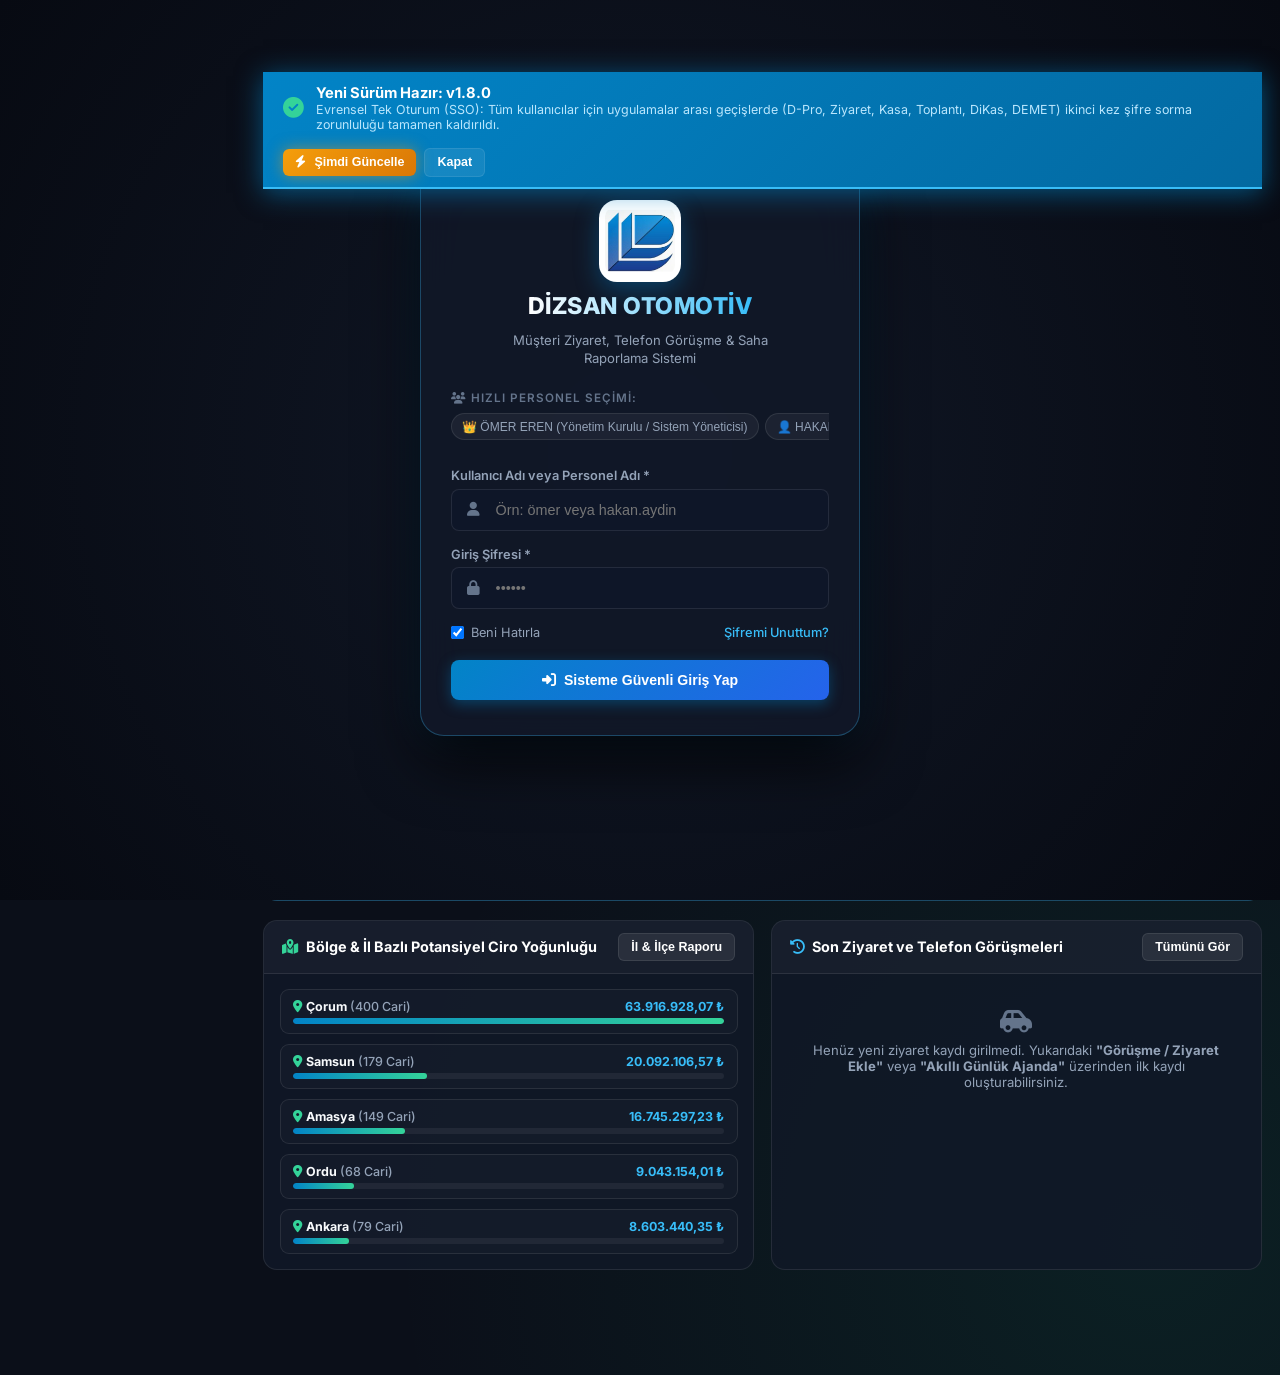
==== index.html @ 5c9d07f5 "release(ziyaret): v1.8.0 - Evrensel Tek Oturum (SSO): Tüm kullanıcılar için uygulamalar arası geçişl" ====
<!DOCTYPE html>
<html lang="tr">
<head>
    <meta charset="UTF-8">
    <meta name="viewport" content="width=device-width, initial-scale=1.0, maximum-scale=1.0, user-scalable=no, viewport-fit=cover">
    <title>DİZSAN Müşteri Ziyaret, Telefon &amp; Saha Takip Sistemi</title>
    
    <!-- PWA & Mobile Web App Meta Tags -->
    <meta name="theme-color" content="#0284c7">
    <meta name="mobile-web-app-capable" content="yes">
    <meta name="apple-mobile-web-app-capable" content="yes">
    <meta name="apple-mobile-web-app-status-bar-style" content="black-translucent">
    <meta name="apple-mobile-web-app-title" content="Dizsan Ziyaret">
    <meta name="apple-touch-fullscreen" content="yes">
    <meta name="format-detection" content="telephone=no">
    <link rel="manifest" href="manifest.json">
    <link rel="icon" type="image/jpeg" href="dizsan_logo.jpg">
    <link rel="apple-touch-icon" href="apple-touch-icon.png">

    <!-- Fonts & Icons -->
    <link rel="preconnect" href="https://fonts.googleapis.com">
    <link rel="preconnect" href="https://fonts.gstatic.com" crossorigin>
    <link href="https://fonts.googleapis.com/css2?family=Inter:wght@400;500;600;700;800&family=Outfit:wght@600;700;800&display=swap" rel="stylesheet">
    <link rel="stylesheet" href="https://cdnjs.cloudflare.com/ajax/libs/font-awesome/6.5.1/css/all.min.css">
    
    <style>
/* ==========================================================================
   DİZSAN KURUMSAL MÜŞTERİ ZİYARET, SAHA VE GÖRÜŞME SİSTEMİ - v1.0.0
   Android, iOS/iPadOS, Windows & macOS Responsive Kurumsal Tasarım
   ========================================================================== */

:root {
    --bg-primary: #0b0f19;
    --bg-secondary: #111827;
    --bg-card: rgba(17, 24, 39, 0.88);
    --bg-card-hover: rgba(31, 41, 55, 0.95);
    --surface-glass: rgba(255, 255, 255, 0.04);
    --border-color: rgba(255, 255, 255, 0.09);
    --border-highlight: rgba(14, 165, 233, 0.45);
    --text-main: #f8fafc;
    --text-sec: #94a3b8;
    --text-muted: #64748b;
    --dizsan-blue: #0284c7;
    --dizsan-light: #38bdf8;
    --dizsan-gradient: linear-gradient(135deg, #0284c7 0%, #2563eb 100%);
    --accent-green: #10b981;
    --accent-amber: #f59e0b;
    --accent-red: #ef4444;
    --accent-purple: #8b5cf6;
    --radius-sm: 8px;
    --radius-md: 14px;
    --radius-lg: 20px;
    --shadow-lg: 0 20px 40px -15px rgba(0, 0, 0, 0.6);
    --sidebar-width: 245px;
}

* {
    margin: 0;
    padding: 0;
    box-sizing: border-box;
    -webkit-tap-highlight-color: transparent;
}

body {
    font-family: 'Inter', -apple-system, BlinkMacSystemFont, 'Segoe UI', Roboto, sans-serif;
    background-color: var(--bg-primary);
    color: var(--text-main);
    min-height: 100vh;
    overflow-x: hidden;
    background-image: 
        radial-gradient(circle at 10% 10%, rgba(2, 132, 199, 0.14) 0%, transparent 45%),
        radial-gradient(circle at 90% 90%, rgba(16, 185, 129, 0.10) 0%, transparent 45%);
}

/* ==========================================================================
   GİRİŞ EKRANI (LOGIN OVERLAY)
   ========================================================================== */
.login-overlay {
    position: fixed;
    inset: 0;
    z-index: 9999;
    background: radial-gradient(circle at center, #111827 0%, #070a12 100%);
    display: flex;
    align-items: center;
    justify-content: center;
    padding: 1.5rem;
}

.login-overlay.hidden,
body.dpro-embedded .login-overlay {
    display: none !important;
}

.login-card {
    width: 100%;
    max-width: 440px;
    background: rgba(17, 24, 39, 0.95);
    border: 1px solid rgba(56, 189, 248, 0.3);
    border-radius: 24px;
    padding: 2.2rem 1.85rem;
    box-shadow: 0 25px 60px rgba(0, 0, 0, 0.8), 0 0 40px rgba(2, 132, 199, 0.2);
    backdrop-filter: blur(20px);
    text-align: center;
    position: relative;
    overflow: hidden;
}

.login-card::before {
    content: '';
    position: absolute;
    top: 0;
    left: 0;
    right: 0;
    height: 4px;
    background: linear-gradient(90deg, #0284c7, #38bdf8, #10b981);
}

.login-brand {
    display: flex;
    flex-direction: column;
    align-items: center;
    gap: 0.65rem;
    margin-bottom: 1.5rem;
}

.login-logo {
    width: 82px;
    height: 82px;
    object-fit: contain;
    background: #fff;
    padding: 6px;
    border-radius: 18px;
    box-shadow: 0 8px 25px rgba(2, 132, 199, 0.4);
}

.login-brand h1 {
    font-size: 1.45rem;
    font-weight: 800;
    letter-spacing: 0.5px;
    background: linear-gradient(to right, #ffffff, #38bdf8);
    -webkit-background-clip: text;
    -webkit-text-fill-color: transparent;
}

.login-brand p {
    font-size: 0.82rem;
    color: var(--text-sec);
    max-width: 320px;
    line-height: 1.4;
}

.quick-users {
    margin-bottom: 1.35rem;
    text-align: left;
}

.quick-users-label {
    font-size: 0.73rem;
    text-transform: uppercase;
    letter-spacing: 1px;
    color: var(--text-muted);
    margin-bottom: 0.5rem;
    display: block;
    font-weight: 600;
}

.user-chips {
    display: flex;
    gap: 0.4rem;
    overflow-x: auto;
    padding-bottom: 6px;
}

.user-chip {
    flex-shrink: 0;
    background: rgba(255, 255, 255, 0.05);
    border: 1px solid var(--border-color);
    color: var(--text-sec);
    padding: 0.35rem 0.65rem;
    border-radius: 20px;
    font-size: 0.75rem;
    cursor: pointer;
    transition: all 0.2s ease;
    white-space: nowrap;
}

.user-chip:hover {
    background: rgba(2, 132, 199, 0.25);
    border-color: var(--dizsan-light);
    color: #fff;
}

.form-group {
    margin-bottom: 1rem;
    text-align: left;
}

.form-group label {
    display: block;
    font-size: 0.8rem;
    font-weight: 600;
    color: var(--text-sec);
    margin-bottom: 0.35rem;
}

.input-with-icon {
    position: relative;
    display: flex;
    align-items: center;
}

.input-with-icon i {
    position: absolute;
    left: 1rem;
    color: var(--text-muted);
    font-size: 0.9rem;
    pointer-events: none;
}

.input-with-icon input,
.input-with-icon select {
    padding-left: 2.75rem;
}

.form-control {
    width: 100%;
    background: rgba(15, 23, 42, 0.85);
    border: 1px solid var(--border-color);
    color: #fff;
    padding: 0.75rem 1rem;
    border-radius: var(--radius-sm);
    font-size: 0.9rem;
    transition: all 0.2s ease;
}

.form-control:focus {
    outline: none;
    border-color: var(--dizsan-light);
    box-shadow: 0 0 0 3px rgba(2, 132, 199, 0.25);
    background: rgba(15, 23, 42, 0.98);
}

.login-actions {
    display: flex;
    justify-content: space-between;
    align-items: center;
    font-size: 0.8rem;
    margin-bottom: 1.25rem;
}

.checkbox-label {
    display: flex;
    align-items: center;
    gap: 0.45rem;
    color: var(--text-sec);
    cursor: pointer;
}

.forgot-link {
    color: var(--dizsan-light);
    text-decoration: none;
    cursor: pointer;
    font-weight: 500;
}

.forgot-link:hover {
    text-decoration: underline;
}

.btn {
    display: inline-flex;
    align-items: center;
    justify-content: center;
    gap: 0.5rem;
    padding: 0.75rem 1.4rem;
    border-radius: var(--radius-sm);
    font-size: 0.88rem;
    font-weight: 600;
    border: none;
    cursor: pointer;
    transition: all 0.2s ease;
    text-decoration: none;
    white-space: nowrap;
}

.btn-primary {
    background: var(--dizsan-gradient);
    color: #fff;
    box-shadow: 0 4px 14px rgba(2, 132, 199, 0.4);
}

.btn-primary:hover {
    transform: translateY(-1px);
    box-shadow: 0 6px 20px rgba(2, 132, 199, 0.6);
}

.btn-success {
    background: linear-gradient(135deg, #10b981 0%, #059669 100%);
    color: #fff;
}

.btn-warning {
    background: linear-gradient(135deg, #f59e0b 0%, #d97706 100%);
    color: #fff;
}

.btn-danger {
    background: linear-gradient(135deg, #ef4444 0%, #dc2626 100%);
    color: #fff;
}

.btn-secondary {
    background: rgba(255, 255, 255, 0.08);
    color: #fff;
    border: 1px solid var(--border-color);
}

.btn-secondary:hover {
    background: rgba(255, 255, 255, 0.14);
}

.btn-sm {
    padding: 0.4rem 0.75rem;
    font-size: 0.78rem;
    border-radius: 6px;
}

.btn-block {
    width: 100%;
}

/* ==========================================================================
   UYGULAMA ANA DÜZENİ (APP LAYOUT)
   ========================================================================== */
.app-container {
    display: flex;
    min-height: 100vh;
    width: 100%;
    max-width: 100vw;
    overflow-x: hidden;
    box-sizing: border-box;
}

/* SIDEBAR */
.sidebar {
    width: var(--sidebar-width);
    background: rgba(11, 15, 25, 0.96);
    border-right: 1px solid var(--border-color);
    display: flex;
    flex-direction: column;
    position: fixed;
    top: 0;
    bottom: 0;
    left: 0;
    z-index: 1000;
    backdrop-filter: blur(16px);
    transition: transform 0.3s cubic-bezier(0.4, 0, 0.2, 1);
}

.sidebar-header {
    padding: 1.25rem 1.25rem 1rem;
    display: flex;
    align-items: center;
    gap: 0.75rem;
    border-bottom: 1px solid var(--border-color);
}

.sidebar-logo {
    width: 44px;
    height: 44px;
    object-fit: contain;
    background: #fff;
    padding: 4px;
    border-radius: 10px;
    flex-shrink: 0;
}

.sidebar-brand h2 {
    font-size: 1.05rem;
    font-weight: 800;
    line-height: 1.2;
    color: #fff;
}

.sidebar-brand span {
    font-size: 0.72rem;
    color: var(--dizsan-light);
    font-weight: 600;
}

.sidebar-nav {
    flex: 1;
    padding: 1rem 0.75rem;
    overflow-y: auto;
    display: flex;
    flex-direction: column;
    gap: 0.3rem;
}

.nav-item {
    display: flex;
    align-items: center;
    justify-content: space-between;
    padding: 0.7rem 0.9rem;
    color: var(--text-sec);
    border-radius: var(--radius-sm);
    cursor: pointer;
    font-size: 0.86rem;
    font-weight: 500;
    transition: all 0.2s ease;
    border: 1px solid transparent;
}

.nav-item-left {
    display: flex;
    align-items: center;
    gap: 0.75rem;
}

.nav-item-left i {
    width: 20px;
    text-align: center;
    font-size: 1rem;
}

.nav-item:hover {
    background: rgba(255, 255, 255, 0.05);
    color: #fff;
}

.nav-item.active {
    background: rgba(2, 132, 199, 0.2);
    border-color: rgba(56, 189, 248, 0.35);
    color: #fff;
    font-weight: 600;
}

.nav-item.active i {
    color: var(--dizsan-light);
}

.nav-badge {
    background: rgba(255, 255, 255, 0.1);
    color: #fff;
    padding: 0.15rem 0.5rem;
    border-radius: 12px;
    font-size: 0.7rem;
    font-weight: 700;
}

.nav-badge.danger {
    background: rgba(239, 68, 68, 0.25);
    color: #fca5a5;
    border: 1px solid rgba(239, 68, 68, 0.4);
}

.nav-badge.warning {
    background: rgba(245, 158, 11, 0.25);
    color: #fde68a;
    border: 1px solid rgba(245, 158, 11, 0.4);
}

.sidebar-footer {
    padding: 1rem;
    border-top: 1px solid var(--border-color);
    background: rgba(0, 0, 0, 0.2);
}

.user-profile {
    display: flex;
    align-items: center;
    justify-content: space-between;
}

.user-info {
    display: flex;
    align-items: center;
    gap: 0.65rem;
    overflow: hidden;
}

.user-avatar {
    width: 38px;
    height: 38px;
    border-radius: 50%;
    object-fit: cover;
    border: 2px solid var(--dizsan-blue);
    flex-shrink: 0;
}

.user-details {
    display: flex;
    flex-direction: column;
    overflow: hidden;
}

.user-name {
    font-size: 0.85rem;
    font-weight: 700;
    color: #fff;
    white-space: nowrap;
    overflow: hidden;
    text-overflow: ellipsis;
}

.user-role {
    font-size: 0.72rem;
    color: var(--text-sec);
    white-space: nowrap;
    overflow: hidden;
    text-overflow: ellipsis;
}

.btn-icon {
    background: none;
    border: none;
    color: var(--text-muted);
    font-size: 1rem;
    cursor: pointer;
    padding: 0.4rem;
    border-radius: 6px;
    transition: all 0.2s ease;
}

.btn-icon:hover {
    color: var(--accent-red);
    background: rgba(239, 68, 68, 0.1);
}

/* MAIN CONTENT */
.main-wrapper {
    flex: 1;
    margin-left: var(--sidebar-width);
    width: calc(100% - var(--sidebar-width));
    max-width: calc(100% - var(--sidebar-width));
    min-width: 0;
    display: flex;
    flex-direction: column;
    min-height: 100vh;
    box-sizing: border-box;
}

/* TOP NAVBAR */
.top-navbar {
    height: 54px;
    padding: 0 1.15rem;
    background: rgba(11, 15, 25, 0.92);
    border-bottom: 1px solid var(--border-color);
    display: flex;
    align-items: center;
    justify-content: space-between;
    backdrop-filter: blur(16px);
    position: sticky;
    top: 0;
    z-index: 900;
}

.navbar-left {
    display: flex;
    align-items: center;
    gap: 0.5rem;
}

.dizsan-global-refresh-btn {
    display: inline-flex !important;
    align-items: center;
    gap: 6px;
    background: linear-gradient(135deg, rgba(16, 185, 129, 0.22), rgba(15, 23, 42, 0.92));
    border: 1px solid rgba(16, 185, 129, 0.48);
    color: #34d399;
    padding: 0.38rem 0.75rem;
    border-radius: 9px;
    font-size: 0.8rem;
    font-weight: 700;
    cursor: pointer;
    transition: all 0.16s ease;
    flex-shrink: 0;
    user-select: none;
    -webkit-user-select: none;
}

.dizsan-global-refresh-btn:hover {
    background: linear-gradient(135deg, rgba(16, 185, 129, 0.38), rgba(5, 150, 105, 0.92));
    color: #ffffff;
    border-color: #34d399;
    transform: translateY(-1px);
}

.dizsan-global-refresh-btn:active {
    transform: scale(0.94);
}

body[data-theme="light"] .dizsan-global-back-btn {
    background: #e0f2fe !important;
    border: 1px solid #38bdf8 !important;
    color: #0369a1 !important;
}

body[data-theme="light"] .dizsan-global-refresh-btn {
    background: #d1fae5 !important;
    border: 1px solid #10b981 !important;
    color: #047857 !important;
}

body[data-theme="light"] .page-title,
body[data-theme="light"] .mobile-menu-btn {
    color: #0f172a !important;
}

.mobile-menu-btn {
    display: none;
    background: none;
    border: none;
    color: #fff;
    font-size: 1.25rem;
    cursor: pointer;
}

.page-title {
    font-size: 1.15rem;
    font-weight: 800;
    color: #fff;
    display: flex;
    align-items: center;
    gap: 0.5rem;
}

.navbar-right {
    display: flex;
    align-items: center;
    gap: 0.65rem;
    flex-wrap: wrap;
}

.status-chip {
    display: inline-flex;
    align-items: center;
    gap: 0.35rem;
    font-size: 0.74rem;
    font-weight: 600;
    padding: 0.3rem 0.65rem;
    border-radius: 20px;
    background: rgba(255, 255, 255, 0.05);
    border: 1px solid var(--border-color);
}

.status-chip.online {
    border-color: rgba(16, 185, 129, 0.4);
    color: #34d399;
}

.status-chip.push-active {
    border-color: rgba(56, 189, 248, 0.4);
    color: #38bdf8;
}

/* CONTENT CONTAINER */
.content-body {
    flex: 1;
    width: 100%;
    max-width: 100%;
    min-width: 0;
    padding: 1.1rem 1.15rem;
    box-sizing: border-box;
}

.tab-section {
    display: none;
    width: 100%;
    max-width: 100%;
    min-width: 0;
}

.tab-section.active {
    display: block;
    animation: fadeIn 0.25s ease-out;
}

@keyframes fadeIn {
    from { opacity: 0; transform: translateY(6px); }
    to { opacity: 1; transform: translateY(0); }
}

/* CARDS & GRIDS */
.kpi-grid {
    display: grid;
    grid-template-columns: repeat(auto-fit, minmax(210px, 1fr));
    gap: 1rem;
    margin-bottom: 1.5rem;
}

.kpi-card {
    background: var(--bg-card);
    border: 1px solid var(--border-color);
    border-radius: var(--radius-md);
    padding: 1.15rem 1.25rem;
    display: flex;
    align-items: center;
    justify-content: space-between;
    transition: all 0.2s ease;
}

.kpi-card:hover {
    transform: translateY(-2px);
    border-color: var(--border-highlight);
    background: var(--bg-card-hover);
}

.kpi-content h3 {
    font-size: 0.76rem;
    text-transform: uppercase;
    letter-spacing: 0.8px;
    color: var(--text-sec);
    margin-bottom: 0.25rem;
}

.kpi-content .kpi-value {
    font-size: 1.65rem;
    font-weight: 800;
    color: #fff;
    line-height: 1.1;
}

.kpi-content .kpi-sub {
    font-size: 0.72rem;
    color: var(--text-muted);
    margin-top: 0.25rem;
}

.kpi-icon {
    width: 48px;
    height: 48px;
    border-radius: 14px;
    display: flex;
    align-items: center;
    justify-content: center;
    font-size: 1.35rem;
    flex-shrink: 0;
}

.kpi-icon.blue { background: rgba(2, 132, 199, 0.18); color: #38bdf8; }
.kpi-icon.red { background: rgba(239, 68, 68, 0.18); color: #f87171; }
.kpi-icon.green { background: rgba(16, 185, 129, 0.18); color: #34d399; }
.kpi-icon.amber { background: rgba(245, 158, 11, 0.18); color: #fbbf24; }
.kpi-icon.purple { background: rgba(139, 92, 246, 0.18); color: #c084fc; }

/* FILTER BAR */
.filter-bar {
    background: var(--bg-card);
    border: 1px solid var(--border-color);
    border-radius: var(--radius-md);
    padding: 1rem 1.25rem;
    margin-bottom: 1.25rem;
    display: flex;
    flex-wrap: wrap;
    gap: 0.75rem;
    align-items: center;
    justify-content: space-between;
}

.filter-group {
    display: flex;
    flex-wrap: wrap;
    gap: 0.6rem;
    align-items: center;
    flex: 1;
}

.inpage-back-btn {
    display: inline-flex;
    align-items: center;
    gap: 0.45rem;
    padding: 0.44rem 0.9rem;
    border-radius: 9px;
    background: linear-gradient(135deg, rgba(2, 132, 199, 0.28), rgba(15, 23, 42, 0.95));
    border: 1px solid rgba(56, 189, 248, 0.55);
    color: #f8fafc;
    font-size: 0.8rem;
    font-weight: 700;
    cursor: pointer;
    white-space: nowrap;
    box-shadow: 0 2px 10px rgba(2, 132, 199, 0.2);
    transition: all 0.18s ease;
    flex-shrink: 0;
}

.inpage-back-btn:hover {
    background: linear-gradient(135deg, rgba(2, 132, 199, 0.55), rgba(3, 105, 161, 0.95));
    border-color: #38bdf8;
    color: #ffffff;
    transform: translateX(-2px);
    box-shadow: 0 4px 14px rgba(56, 189, 248, 0.35);
}

.inpage-back-btn i {
    color: #38bdf8;
    font-size: 0.82rem;
}

.filter-input {
    background: rgba(15, 23, 42, 0.9);
    border: 1px solid var(--border-color);
    color: #fff;
    padding: 0.45rem 0.85rem;
    border-radius: var(--radius-sm);
    font-size: 0.82rem;
}

.filter-input:focus {
    outline: none;
    border-color: var(--dizsan-light);
}

.search-box {
    position: relative;
    min-width: 240px;
    flex: 1;
}

.search-box i {
    position: absolute;
    left: 0.85rem;
    top: 50%;
    transform: translateY(-50%);
    color: var(--text-muted);
    font-size: 0.85rem;
}

.search-box input {
    width: 100%;
    padding-left: 2.35rem;
}

/* SEARCHABLE CITY FILTER COMBO */
.city-filter-wrapper {
    position: relative;
    display: inline-flex;
    align-items: center;
    min-width: 180px;
    max-width: 240px;
}

.city-filter-wrapper .city-icon {
    position: absolute;
    left: 0.75rem;
    color: var(--dizsan-light);
    font-size: 0.82rem;
    pointer-events: none;
    z-index: 2;
}

.city-filter-wrapper input.filter-input {
    width: 100%;
    padding-left: 2rem;
    padding-right: 2.8rem;
    text-overflow: ellipsis;
    background: rgba(15, 23, 42, 0.95);
    border: 1px solid var(--border-color);
}

.city-filter-wrapper input.filter-input:focus {
    border-color: var(--dizsan-light);
    box-shadow: 0 0 0 2px rgba(56, 189, 248, 0.2);
}

.city-filter-wrapper .city-action-btns {
    position: absolute;
    right: 0.45rem;
    display: flex;
    align-items: center;
    gap: 3px;
    z-index: 2;
}

.city-filter-wrapper .city-action-btn {
    background: none;
    border: none;
    color: var(--text-muted);
    cursor: pointer;
    padding: 3px;
    font-size: 0.8rem;
    display: flex;
    align-items: center;
    justify-content: center;
    border-radius: 4px;
    transition: color 0.15s, background 0.15s;
}

.city-filter-wrapper .city-action-btn:hover {
    color: #fff;
    background: rgba(255, 255, 255, 0.12);
}

.city-suggestions-dropdown {
    position: absolute;
    top: calc(100% + 5px);
    left: 0;
    width: 100%;
    min-width: 250px;
    max-height: 290px;
    overflow-y: auto;
    background: #0b1329;
    border: 1px solid var(--dizsan-light);
    border-radius: var(--radius-sm);
    box-shadow: 0 12px 32px rgba(0, 0, 0, 0.8);
    z-index: 9999;
    padding: 5px;
    display: none;
}

.city-suggestion-item {
    padding: 0.5rem 0.75rem;
    font-size: 0.82rem;
    color: #e2e8f0;
    border-radius: 5px;
    cursor: pointer;
    display: flex;
    align-items: center;
    justify-content: space-between;
    transition: background 0.15s ease, color 0.15s ease;
    user-select: none;
}

.city-suggestion-item:hover, .city-suggestion-item.selected {
    background: rgba(37, 99, 235, 0.35);
    color: #93c5fd;
}

.city-suggestion-item .badge-count {
    font-size: 0.72rem;
    color: var(--text-muted);
    background: rgba(255, 255, 255, 0.08);
    padding: 2px 7px;
    border-radius: 10px;
    font-weight: 600;
}

/* TABLE STYLES */
.table-card {
    background: var(--bg-card);
    border: 1px solid var(--border-color);
    border-radius: var(--radius-md);
    overflow: hidden;
    margin-bottom: 1.5rem;
    width: 100%;
    max-width: 100%;
    min-width: 0;
    box-sizing: border-box;
}

.table-header-row {
    padding: 0.9rem 1.25rem;
    background: rgba(255, 255, 255, 0.03);
    border-bottom: 1px solid var(--border-color);
    display: flex;
    justify-content: space-between;
    align-items: center;
    flex-wrap: wrap;
    gap: 0.6rem;
}

.table-header-title {
    font-weight: 700;
    font-size: 0.95rem;
    color: #fff;
    display: flex;
    align-items: center;
    gap: 0.5rem;
}

.table-responsive {
    width: 100%;
    max-width: 100%;
    min-width: 0;
    overflow-x: auto !important;
    -webkit-overflow-scrolling: touch !important;
    overscroll-behavior-x: contain;
    touch-action: pan-x pan-y;
}

.dizsan-table {
    width: 100%;
    border-collapse: collapse;
    font-size: 0.78rem;
    text-align: left;
}

.dizsan-table th {
    background: rgba(15, 23, 42, 0.95);
    padding: 0.6rem 0.55rem;
    font-weight: 700;
    font-size: 0.75rem;
    color: var(--text-sec);
    border-bottom: 1px solid var(--border-color);
    white-space: nowrap;
}

.dizsan-table td {
    padding: 0.55rem 0.55rem;
    border-bottom: 1px solid rgba(255, 255, 255, 0.05);
    color: #cbd5e1;
    vertical-align: middle;
}

.dizsan-table tr:hover td {
    background: rgba(255, 255, 255, 0.03);
    color: #fff;
}

/* BADGES */
.badge {
    display: inline-flex;
    align-items: center;
    gap: 0.25rem;
    padding: 0.18rem 0.48rem;
    border-radius: 6px;
    font-size: 0.69rem;
    font-weight: 700;
    white-space: nowrap;
}

.badge-p1 { background: rgba(239, 68, 68, 0.2); color: #f87171; border: 1px solid rgba(239, 68, 68, 0.4); }
.badge-p2 { background: rgba(245, 158, 11, 0.2); color: #fbbf24; border: 1px solid rgba(245, 158, 11, 0.4); }
.badge-p3 { background: rgba(56, 189, 248, 0.2); color: #38bdf8; border: 1px solid rgba(56, 189, 248, 0.4); }
.badge-success { background: rgba(16, 185, 129, 0.2); color: #34d399; border: 1px solid rgba(16, 185, 129, 0.4); }
.badge-secondary { background: rgba(148, 163, 184, 0.15); color: #cbd5e1; border: 1px solid rgba(148, 163, 184, 0.3); }

/* TIMELINE & VISIT CARDS */
.visit-list {
    display: flex;
    flex-direction: column;
    gap: 0.85rem;
}

.visit-card {
    background: var(--bg-card);
    border: 1px solid var(--border-color);
    border-radius: var(--radius-md);
    padding: 1rem 1.25rem;
    display: flex;
    flex-direction: column;
    gap: 0.65rem;
    transition: all 0.2s ease;
}

.visit-card:hover {
    border-color: rgba(56, 189, 248, 0.4);
    background: var(--bg-card-hover);
}

.visit-card-header {
    display: flex;
    justify-content: space-between;
    align-items: flex-start;
    flex-wrap: wrap;
    gap: 0.5rem;
}

.visit-customer-title {
    font-size: 0.95rem;
    font-weight: 700;
    color: #fff;
}

.visit-meta {
    font-size: 0.78rem;
    color: var(--text-sec);
    display: flex;
    align-items: center;
    gap: 0.75rem;
    flex-wrap: wrap;
}

.visit-notes {
    font-size: 0.84rem;
    color: #e2e8f0;
    line-height: 1.5;
    background: rgba(0, 0, 0, 0.25);
    padding: 0.65rem 0.85rem;
    border-radius: 8px;
    border-left: 3px solid var(--dizsan-light);
}

.visit-attachments {
    display: flex;
    gap: 0.5rem;
    flex-wrap: wrap;
    margin-top: 0.35rem;
}

.attachment-chip {
    display: inline-flex;
    align-items: center;
    gap: 0.4rem;
    background: rgba(255, 255, 255, 0.06);
    border: 1px solid var(--border-color);
    padding: 0.3rem 0.6rem;
    border-radius: 6px;
    font-size: 0.75rem;
    color: var(--dizsan-light);
    cursor: pointer;
}

.attachment-chip:hover {
    background: rgba(2, 132, 199, 0.2);
}

/* AI SMART DEDUPLICATION CARD */
.ai-match-card {
    background: linear-gradient(135deg, rgba(139, 92, 246, 0.12), rgba(15, 23, 42, 0.95));
    border: 1px solid rgba(139, 92, 246, 0.35);
    border-radius: var(--radius-md);
    padding: 1.15rem;
    margin-bottom: 1rem;
    display: flex;
    flex-direction: column;
    gap: 0.75rem;
}

.ai-match-header {
    display: flex;
    justify-content: space-between;
    align-items: center;
    flex-wrap: wrap;
    gap: 0.5rem;
}

.ai-match-title {
    font-size: 0.95rem;
    font-weight: 800;
    color: #e9d5ff;
    display: flex;
    align-items: center;
    gap: 0.5rem;
}

/* MODAL WINDOWS */
.modal-backdrop {
    position: fixed;
    inset: 0;
    z-index: 10000;
    background: rgba(0, 0, 0, 0.78);
    backdrop-filter: blur(8px);
    -webkit-backdrop-filter: blur(8px);
    display: none;
    align-items: center;
    justify-content: center;
    padding: 1rem;
    overflow: hidden;
}

.modal-backdrop.open,
.modal-backdrop.active {
    display: flex;
}

.modal-box {
    background: #0f172a;
    border: 1px solid rgba(56, 189, 248, 0.35);
    border-radius: 20px;
    width: 100%;
    max-width: 680px;
    max-height: 90vh;
    max-height: 90dvh;
    display: flex;
    flex-direction: column;
    box-shadow: 0 25px 60px rgba(0, 0, 0, 0.9);
    overflow: hidden;
    position: relative;
}

.modal-box form {
    display: flex;
    flex-direction: column;
    flex: 1 1 auto;
    min-height: 0; /* CRITICAL: allows flex child to shrink and trigger body scroll */
    height: 100%;
    overflow: hidden;
}

.modal-header {
    padding: 1.15rem 1.5rem;
    border-bottom: 1px solid var(--border-color);
    display: flex;
    justify-content: space-between;
    align-items: center;
    background: rgba(15, 23, 42, 0.98);
    flex-shrink: 0;
    z-index: 5;
}

.modal-header h3 {
    font-size: 1.1rem;
    font-weight: 800;
    color: #fff;
    display: flex;
    align-items: center;
    gap: 0.5rem;
    margin: 0;
}

.modal-close {
    background: none;
    border: none;
    color: var(--text-muted);
    font-size: 1.4rem;
    cursor: pointer;
    transition: color 0.2s ease;
    padding: 0.25rem 0.5rem;
    border-radius: 6px;
    display: flex;
    align-items: center;
    justify-content: center;
}

.modal-close:hover {
    color: #fff;
    background: rgba(255, 255, 255, 0.1);
}

.modal-body {
    padding: 1.35rem 1.5rem;
    overflow-y: auto;
    -webkit-overflow-scrolling: touch;
    overscroll-behavior-y: contain;
    flex: 1 1 auto;
    min-height: 0; /* CRITICAL */
}

.modal-footer {
    padding: 1rem 1.5rem;
    border-top: 1px solid var(--border-color);
    display: flex;
    justify-content: flex-end;
    gap: 0.65rem;
    background: rgba(15, 23, 42, 0.98);
    flex-shrink: 0;
    z-index: 5;
}

/* TOP ALARM BANNER */
.alarm-banner {
    background: linear-gradient(135deg, rgba(2, 132, 199, 0.22), rgba(16, 185, 129, 0.18));
    border: 1px solid rgba(56, 189, 248, 0.45);
    border-radius: var(--radius-md);
    padding: 0.85rem 1.25rem;
    margin-bottom: 1.25rem;
    display: flex;
    align-items: center;
    justify-content: space-between;
    flex-wrap: wrap;
    gap: 0.75rem;
}

.alarm-banner-left {
    display: flex;
    align-items: center;
    gap: 0.85rem;
}

.alarm-pulse-icon {
    width: 42px;
    height: 42px;
    border-radius: 50%;
    background: rgba(56, 189, 248, 0.25);
    color: var(--dizsan-light);
    display: flex;
    align-items: center;
    justify-content: center;
    font-size: 1.2rem;
    flex-shrink: 0;
}

/* MOBILE BOTTOM NAVIGATION (NATIVE APP STYLE) */
.mobile-nav-bar {
    display: none;
    position: fixed;
    bottom: 0;
    left: 0;
    right: 0;
    height: 64px;
    background: rgba(11, 15, 25, 0.96);
    border-top: 1px solid rgba(255, 255, 255, 0.08);
    z-index: 1000;
    backdrop-filter: blur(20px);
    -webkit-backdrop-filter: blur(20px);
    align-items: center;
    justify-content: space-around;
    padding: 0 0.35rem;
}

@supports (padding-bottom: env(safe-area-inset-bottom)) {
    .mobile-nav-bar {
        padding-bottom: env(safe-area-inset-bottom);
        height: calc(64px + env(safe-area-inset-bottom));
    }
    .content-body {
        padding-bottom: calc(85px + env(safe-area-inset-bottom)) !important;
    }
}

.mobile-nav-item {
    flex: 1;
    display: flex;
    flex-direction: column;
    align-items: center;
    justify-content: center;
    gap: 3px;
    color: var(--text-sec);
    text-decoration: none;
    font-size: 0.68rem;
    font-weight: 600;
    cursor: pointer;
    transition: color 0.15s ease, transform 0.1s ease;
    user-select: none;
    -webkit-user-select: none;
}

.mobile-nav-item:active {
    transform: scale(0.92);
}

.mobile-nav-item i {
    font-size: 1.15rem;
}

.mobile-nav-item.active {
    color: var(--dizsan-light);
}

.mobile-nav-fab {
    width: 52px;
    height: 52px;
    border-radius: 50%;
    background: linear-gradient(135deg, #0284c7, #38bdf8);
    color: #ffffff !important;
    display: flex;
    flex-direction: column;
    align-items: center;
    justify-content: center;
    margin-top: -18px;
    box-shadow: 0 6px 20px rgba(2, 132, 199, 0.6), 0 0 0 3px rgba(11, 15, 25, 0.95);
    cursor: pointer;
    transition: transform 0.15s ease, box-shadow 0.15s ease;
    flex-shrink: 0;
    user-select: none;
    -webkit-user-select: none;
}

.mobile-nav-fab:active {
    transform: scale(0.9);
    box-shadow: 0 2px 10px rgba(2, 132, 199, 0.4);
}

.mobile-nav-fab i {
    font-size: 1.35rem;
}

.mobile-nav-fab span {
    font-size: 0.58rem;
    font-weight: 700;
    margin-top: 1px;
}

/* SMART PWA MOBILE INSTALL BANNER */
.mobile-pwa-banner {
    position: fixed;
    top: max(10px, env(safe-area-inset-top));
    left: 12px;
    right: 12px;
    z-index: 9999;
    animation: slideDown 0.35s cubic-bezier(0.16, 1, 0.3, 1);
}

@keyframes slideDown {
    from { transform: translateY(-100%); opacity: 0; }
    to { transform: translateY(0); opacity: 1; }
}

.pwa-banner-card {
    background: rgba(15, 23, 42, 0.94);
    border: 1px solid rgba(56, 189, 248, 0.4);
    border-radius: 14px;
    padding: 0.85rem 1rem;
    display: flex;
    align-items: center;
    justify-content: space-between;
    gap: 0.75rem;
    box-shadow: 0 12px 30px rgba(0, 0, 0, 0.65), 0 0 20px rgba(2, 132, 199, 0.25);
    backdrop-filter: blur(16px);
    -webkit-backdrop-filter: blur(16px);
}

.pwa-banner-icon {
    width: 42px;
    height: 42px;
    border-radius: 10px;
    object-fit: cover;
    border: 1px solid rgba(255, 255, 255, 0.15);
    flex-shrink: 0;
}

.pwa-banner-info {
    flex: 1;
    min-width: 0;
}

.pwa-banner-info strong {
    display: block;
    font-size: 0.88rem;
    color: #ffffff;
    font-weight: 700;
}

.pwa-banner-info p {
    font-size: 0.74rem;
    color: #cbd5e1;
    margin: 2px 0 0 0;
    line-height: 1.3;
}

.pwa-banner-buttons {
    display: flex;
    align-items: center;
    gap: 0.5rem;
    flex-shrink: 0;
}

.pwa-close-btn {
    background: none;
    border: none;
    color: #94a3b8;
    font-size: 1.3rem;
    padding: 0 0.25rem;
    cursor: pointer;
    line-height: 1;
}

.pwa-close-btn:hover {
    color: #ffffff;
}

/* INSTALL GUIDE MODAL STYLING */
.install-tabs {
    display: flex;
    gap: 0.5rem;
    margin-bottom: 1.25rem;
    border-bottom: 1px solid var(--border-color);
    padding-bottom: 0.5rem;
}

.install-tab-btn {
    flex: 1;
    background: rgba(255, 255, 255, 0.04);
    border: 1px solid var(--border-color);
    color: var(--text-sec);
    padding: 0.6rem 0.5rem;
    border-radius: 8px;
    font-size: 0.8rem;
    font-weight: 600;
    cursor: pointer;
    display: flex;
    align-items: center;
    justify-content: center;
    gap: 0.4rem;
    transition: all 0.2s ease;
}

.install-tab-btn.active {
    background: var(--dizsan-blue);
    border-color: var(--dizsan-light);
    color: #ffffff;
    box-shadow: 0 0 15px rgba(2, 132, 199, 0.4);
}

.install-step-card {
    background: rgba(255, 255, 255, 0.025);
    border: 1px solid var(--border-color);
    border-radius: 12px;
    padding: 0.9rem;
    display: flex;
    align-items: flex-start;
    gap: 0.85rem;
    text-align: left;
    margin-bottom: 0.75rem;
}

.install-step-num {
    width: 28px;
    height: 28px;
    border-radius: 50%;
    background: var(--dizsan-gradient);
    color: #ffffff;
    display: flex;
    align-items: center;
    justify-content: center;
    font-weight: 800;
    font-size: 0.85rem;
    flex-shrink: 0;
    box-shadow: 0 0 10px rgba(56, 189, 248, 0.4);
}

.install-step-body {
    flex: 1;
}

.install-step-title {
    font-size: 0.88rem;
    font-weight: 700;
    color: #ffffff;
    margin-bottom: 3px;
}

.install-step-desc {
    font-size: 0.78rem;
    color: #cbd5e1;
    line-height: 1.4;
}

.install-badge-chip {
    display: inline-flex;
    align-items: center;
    gap: 4px;
    background: rgba(56, 189, 248, 0.15);
    border: 1px solid rgba(56, 189, 248, 0.35);
    color: #38bdf8;
    padding: 2px 7px;
    border-radius: 6px;
    font-weight: 700;
    font-size: 0.76rem;
}

/* VISIBILITY UTILITIES */
.hide-on-desktop {
    display: none !important;
}

.hide-on-mobile {
    display: inline-flex;
}

/* RESPONSIVE BREAKPOINTS */
@media (max-width: 1024px) {
    .sidebar {
        transform: translateX(-100%);
    }
    .sidebar.mobile-open {
        transform: translateX(0);
    }
    .main-wrapper {
        margin-left: 0;
        width: 100%;
        max-width: 100%;
    }
    .mobile-menu-btn {
        display: block;
    }
    .mobile-nav-bar {
        display: flex;
    }
    .content-body {
        padding-bottom: 75px;
    }
}

@media (max-width: 768px) {
    .hide-on-mobile {
        display: none !important;
    }
    .hide-on-desktop {
        display: inline-flex !important;
    }
    .hide-on-sm {
        display: none !important;
    }

    /* TOP NAVBAR PERFECT MOBILE PROPORTIONS */
    .top-navbar {
        height: 54px;
        padding: 0 0.65rem;
        padding-top: max(0px, env(safe-area-inset-top));
        height: calc(54px + max(0px, env(safe-area-inset-top)));
        display: flex;
        align-items: center;
        justify-content: space-between;
        flex-wrap: nowrap !important;
        gap: 0.4rem;
        box-sizing: border-box;
    }

    .navbar-left {
        display: flex;
        align-items: center;
        gap: 0.4rem;
        flex: 1 1 auto;
        min-width: 0;
        overflow: hidden;
    }

    .mobile-menu-btn {
        font-size: 1.15rem;
        padding: 0.3rem;
        display: flex;
        align-items: center;
        justify-content: center;
        flex-shrink: 0;
    }

    .dizsan-global-back-btn {
        padding: 0.35rem 0.55rem;
        font-size: 0.74rem;
        margin-right: 0.2rem;
        flex-shrink: 0;
    }

    .page-title {
        font-size: 0.88rem !important;
        white-space: nowrap;
        overflow: hidden;
        text-overflow: ellipsis;
        margin: 0;
        line-height: 1.2;
    }

    .page-title i {
        font-size: 0.92rem;
        flex-shrink: 0;
    }

    .page-title span {
        white-space: nowrap;
        overflow: hidden;
        text-overflow: ellipsis;
    }

    .navbar-right {
        display: flex;
        align-items: center;
        gap: 0.3rem;
        flex-wrap: nowrap !important;
        flex-shrink: 0;
    }

    .navbar-right .btn-sm {
        padding: 0.32rem 0.5rem;
        font-size: 0.74rem;
        white-space: nowrap;
    }

    .app-version-chip {
        padding: 0.28rem 0.45rem !important;
        font-size: 0.7rem !important;
        border-radius: 6px;
    }

    #btn-navbar-refresh {
        padding: 0.32rem 0.45rem;
    }

    .mobile-app-install-chip {
        padding: 0.32rem 0.55rem !important;
        font-size: 0.72rem !important;
        font-weight: 700;
        background: linear-gradient(135deg, #0284c7, #2563eb) !important;
        border-color: #38bdf8 !important;
        box-shadow: 0 0 10px rgba(56, 189, 248, 0.4);
        white-space: nowrap;
    }

    /* KPI Grid on Mobile (Clean 2 columns) */
    .kpi-grid {
        grid-template-columns: repeat(2, 1fr) !important;
        gap: 0.55rem !important;
    }
    .kpi-card {
        padding: 0.75rem 0.85rem !important;
    }
    .kpi-card-header {
        margin-bottom: 0.35rem !important;
    }
    .kpi-value {
        font-size: 1.3rem !important;
    }
    .kpi-label {
        font-size: 0.72rem !important;
    }

    /* Content Body Mobile Spacing */
    .content-body {
        padding: 0.75rem !important;
        padding-bottom: calc(85px + env(safe-area-inset-bottom)) !important;
    }

    /* Logo ERP Live Bar on Mobile */
    .logo-erp-live-bar {
        padding: 0.65rem 0.75rem !important;
        flex-direction: column;
        align-items: flex-start !important;
        gap: 0.5rem;
    }
    .live-bar-right {
        width: 100%;
        justify-content: space-between;
    }

    /* Mobile Modals - 100% Native Mobile App Mode */
    .modal-backdrop {
        padding: 0 !important;
        align-items: stretch !important;
        justify-content: stretch !important;
        background: #0b0f19 !important;
    }

    .modal-box {
        width: 100% !important;
        max-width: 100% !important;
        height: 100% !important;
        max-height: 100% !important;
        margin: 0 !important;
        border-radius: 0 !important;
        border: none !important;
        position: fixed !important;
        top: 0 !important;
        left: 0 !important;
        right: 0 !important;
        bottom: 0 !important;
        z-index: 10001 !important;
        box-shadow: none !important;
        display: flex !important;
        flex-direction: column !important;
    }

    .modal-box form {
        display: flex !important;
        flex-direction: column !important;
        flex: 1 1 auto !important;
        min-height: 0 !important;
        height: 100% !important;
        overflow: hidden !important;
    }

    .modal-header {
        padding: 0.7rem 0.9rem !important;
        padding-top: max(0.7rem, env(safe-area-inset-top)) !important;
        background: #0f172a !important;
        border-bottom: 1px solid rgba(255, 255, 255, 0.14) !important;
        flex-shrink: 0 !important;
        display: flex !important;
        justify-content: space-between !important;
        align-items: center !important;
        gap: 0.4rem !important;
    }

    .modal-header h3 {
        font-size: 0.92rem !important;
        flex: 1 1 auto;
        min-width: 0;
        white-space: nowrap;
        overflow: hidden;
        text-overflow: ellipsis;
        margin: 0;
    }

    .modal-close {
        font-size: 1.5rem !important;
        padding: 0.25rem 0.55rem !important;
        color: #f87171 !important;
        border-radius: 8px !important;
    }

    .modal-body {
        padding: 0.9rem 0.85rem !important;
        padding-bottom: 1.5rem !important;
        flex: 1 1 auto !important;
        min-height: 0 !important;
        overflow-y: auto !important;
        -webkit-overflow-scrolling: touch !important;
        overscroll-behavior-y: contain !important;
    }

    .modal-footer {
        padding: 0.75rem 0.9rem !important;
        padding-bottom: calc(1.35rem + env(safe-area-inset-bottom, 16px)) !important;
        background: #0f172a !important;
        border-top: 1px solid rgba(56, 189, 248, 0.3) !important;
        flex-shrink: 0 !important;
        display: flex !important;
        gap: 0.6rem !important;
        box-shadow: 0 -8px 24px rgba(0, 0, 0, 0.85) !important;
        position: sticky !important;
        bottom: 0 !important;
        z-index: 25 !important;
    }

    .modal-footer .btn {
        flex: 1 !important;
        min-height: 48px !important;
        font-size: 0.94rem !important;
        font-weight: 700 !important;
        border-radius: 12px !important;
        display: flex !important;
        align-items: center !important;
        justify-content: center !important;
    }

    /* Modal Form Elements Mobile Optimization */
    .modal-body .form-group {
        margin-bottom: 0.85rem !important;
    }

    .modal-body .form-control {
        font-size: 16px !important; /* CRITICAL: Prevents mobile safari/chrome from auto-zooming! */
        min-height: 46px !important;
        border-radius: 10px !important;
        padding: 0.65rem 0.85rem !important;
    }

    .modal-body textarea.form-control {
        min-height: 80px !important;
    }

    .modal-body label {
        font-size: 0.82rem !important;
        font-weight: 700 !important;
        color: #e2e8f0 !important;
        margin-bottom: 0.4rem !important;
    }

    /* Auto-collapse multi-column grids in modal forms to 1 column on mobile */
    .modal-body .grid-2-col,
    .modal-body [style*="grid-template-columns:1fr 1fr"],
    .modal-body [style*="grid-template-columns: 1fr 1fr"],
    .modal-body [style*="grid-template-columns:1fr 2fr"],
    .modal-body [style*="grid-template-columns: 1fr 2fr"],
    .modal-body [style*="grid-template-columns:1fr 1fr 1fr"],
    .modal-body [style*="grid-template-columns: 1fr 1fr 1fr"] {
        grid-template-columns: 1fr !important;
        gap: 0.75rem !important;
    }

    /* Specific exception for date and time which fit side-by-side */
    .modal-body .date-time-grid,
    .modal-body [style*="grid-template-columns:1fr 1fr"].date-time-grid,
    .modal-body [style*="grid-template-columns: 1fr 1fr"].date-time-grid {
        grid-template-columns: 1fr 1fr !important;
        gap: 0.5rem !important;
    }
}

@media (max-width: 480px) {
    .kpi-grid {
        grid-template-columns: repeat(2, 1fr) !important;
    }
    .page-title span {
        max-width: 130px;
    }
}

/* PRINT AREA */
@media print {
    body * {
        visibility: hidden;
    }
    #print-report-area, #print-report-area * {
        visibility: visible;
    }
    #print-report-area {
        position: absolute;
        left: 0;
        top: 0;
        width: 100%;
        background: #fff !important;
        color: #000 !important;
    }
}

/* ==========================================================================
   AKILLI SEYAHAT, MESAFE VE ÇIKIŞ UYARISI STİLLERİ
   ========================================================================== */
.travel-calc-box {
    background: linear-gradient(135deg, rgba(245, 158, 11, 0.12) 0%, rgba(16, 185, 129, 0.08) 100%);
    border: 1px solid rgba(245, 158, 11, 0.4);
    border-radius: 12px;
    padding: 0.85rem;
    margin-top: 0.65rem;
    font-size: 0.82rem;
    color: #f1f5f9;
}
.travel-calc-header {
    display: flex;
    align-items: center;
    justify-content: space-between;
    font-weight: 600;
    color: #fbbf24;
    margin-bottom: 0.45rem;
}
.travel-stat-pills {
    display: flex;
    gap: 0.5rem;
    flex-wrap: wrap;
    margin: 0.4rem 0;
}
.travel-pill {
    background: rgba(0, 0, 0, 0.35);
    border: 1px solid rgba(255, 255, 255, 0.12);
    border-radius: 8px;
    padding: 0.3rem 0.55rem;
    font-size: 0.76rem;
    color: #e2e8f0;
}
.travel-pill strong {
    color: #38bdf8;
}
.travel-departure-highlight {
    background: rgba(239, 68, 68, 0.18);
    border: 1px solid rgba(239, 68, 68, 0.45);
    border-radius: 8px;
    padding: 0.45rem 0.65rem;
    margin-top: 0.45rem;
    font-size: 0.8rem;
    color: #fecaca;
    display: flex;
    align-items: center;
    gap: 0.4rem;
}
.urgent-departure-card {
    background: radial-gradient(circle at top, rgba(245, 158, 11, 0.2) 0%, rgba(15, 23, 42, 0.95) 70%);
    border: 2px solid #f59e0b;
    border-radius: 18px;
    padding: 1.5rem;
    text-align: center;
    animation: urgentPulse 2s infinite ease-in-out;
}
@keyframes urgentPulse {
    0%, 100% { box-shadow: 0 0 25px rgba(245, 158, 11, 0.3); }
    50% { box-shadow: 0 0 45px rgba(245, 158, 11, 0.6); }
}

/* TAKİP EYLEM TÜRÜ (TELEFON / ZİYARET) SEÇİCİ */
.followup-type-btn {
    display: flex;
    align-items: center;
    gap: 0.65rem;
    padding: 0.65rem 0.85rem;
    background: rgba(15, 23, 42, 0.7);
    border: 1.5px solid rgba(255, 255, 255, 0.12);
    border-radius: 10px;
    cursor: pointer;
    transition: all 0.2s ease;
    user-select: none;
}

.followup-type-btn:hover {
    background: rgba(30, 41, 59, 0.8);
}

.followup-type-btn.type-phone.active {
    border-color: #38bdf8;
    background: rgba(56, 189, 248, 0.15);
    box-shadow: 0 0 12px rgba(56, 189, 248, 0.25);
}

.followup-type-btn.type-visit.active {
    border-color: #f59e0b;
    background: rgba(245, 158, 11, 0.15);
    box-shadow: 0 0 12px rgba(245, 158, 11, 0.25);
}

.live-maps-btn {
    display: inline-flex;
    align-items: center;
    gap: 0.4rem;
    background: rgba(14, 165, 233, 0.18);
    border: 1px solid #38bdf8;
    color: #bae6fd;
    padding: 0.4rem 0.75rem;
    border-radius: 6px;
    font-size: 0.75rem;
    font-weight: 600;
    text-decoration: none;
    transition: all 0.15s ease;
}

.live-maps-btn:hover {
    background: #0284c7;
    color: #fff;
    box-shadow: 0 0 10px rgba(14, 165, 233, 0.4);
}

/* SÜRÜM ROZETİ VE OTOMATİK GÜNCELLEME BANNERI */
.app-version-chip {
    display: inline-flex;
    align-items: center;
    gap: 0.4rem;
    font-size: 0.78rem;
    font-weight: 700;
    padding: 0.35rem 0.65rem;
    background: rgba(15, 23, 42, 0.85);
    border: 1px solid rgba(56, 189, 248, 0.4);
    border-radius: 8px;
    color: #e2e8f0;
    cursor: pointer;
    transition: all 0.2s ease;
}

.app-version-chip:hover {
    border-color: #38bdf8;
    background: rgba(56, 189, 248, 0.18);
    box-shadow: 0 0 12px rgba(56, 189, 248, 0.35);
}

.app-update-banner {
    position: sticky;
    top: 0;
    z-index: 99999;
    background: linear-gradient(135deg, #0284c7 0%, #0369a1 100%);
    color: #fff;
    border-bottom: 2px solid #38bdf8;
    box-shadow: 0 4px 25px rgba(2, 132, 199, 0.6);
    padding: 0.65rem 1.25rem;
    animation: slideDownUpdate 0.35s ease-out;
}

.update-banner-content {
    max-width: 1200px;
    margin: 0 auto;
    display: flex;
    justify-content: space-between;
    align-items: center;
    flex-wrap: wrap;
    gap: 0.75rem;
}

.update-banner-left {
    display: flex;
    align-items: center;
    gap: 0.75rem;
}

/* LOGO ERP CANLI VERİ ÇUBUĞU VE SENKRONİZASYON */
.logo-erp-live-bar {
    background: linear-gradient(135deg, rgba(15, 23, 42, 0.95), rgba(30, 41, 59, 0.95));
    border: 1px solid rgba(16, 185, 129, 0.4);
    border-radius: var(--radius-md);
    padding: 0.85rem 1.25rem;
    margin-bottom: 1.25rem;
    display: flex;
    align-items: center;
    justify-content: space-between;
    flex-wrap: wrap;
    gap: 0.85rem;
    box-shadow: 0 4px 20px rgba(16, 185, 129, 0.15);
}

.live-bar-left {
    display: flex;
    align-items: center;
    gap: 0.85rem;
}

.live-pulse {
    width: 12px;
    height: 12px;
    background-color: #10b981;
    border-radius: 50%;
    box-shadow: 0 0 0 0 rgba(16, 185, 129, 0.7);
    animation: livePulseAnim 1.8s infinite;
    flex-shrink: 0;
}

@keyframes livePulseAnim {
    0% { transform: scale(0.95); box-shadow: 0 0 0 0 rgba(16, 185, 129, 0.7); }
    70% { transform: scale(1.1); box-shadow: 0 0 0 10px rgba(16, 185, 129, 0); }
    100% { transform: scale(0.95); box-shadow: 0 0 0 0 rgba(16, 185, 129, 0); }
}

.live-bar-texts {
    display: flex;
    flex-direction: column;
    gap: 0.2rem;
}

.live-bar-title {
    font-size: 0.92rem;
    font-weight: 800;
    color: #34d399;
    display: flex;
    align-items: center;
    gap: 0.4rem;
}

.live-bar-sub {
    font-size: 0.76rem;
    color: var(--text-sec);
}

.live-bar-right {
    display: flex;
    align-items: center;
    gap: 0.5rem;
}

.spinning {
    animation: spin 0.8s linear infinite;
}

@keyframes spin {
    100% { transform: rotate(360deg); }
}

/* CUSTOMER DETAIL MODAL STYLES */
.detail-kpi-grid {
    display: grid;
    grid-template-columns: repeat(auto-fit, minmax(140px, 1fr));
    gap: 0.75rem;
    margin-bottom: 1.25rem;
}

.detail-kpi-card {
    background: rgba(255, 255, 255, 0.03);
    border: 1px solid var(--border-color);
    border-radius: var(--radius-md);
    padding: 0.75rem;
    display: flex;
    flex-direction: column;
    gap: 0.25rem;
}

.detail-kpi-title {
    font-size: 0.7rem;
    color: var(--text-muted);
    font-weight: 600;
    text-transform: uppercase;
}

.detail-kpi-value {
    font-size: 1.05rem;
    font-weight: 800;
    color: #fff;
}

.detail-kpi-sub {
    font-size: 0.72rem;
    color: var(--text-sec);
}

.detail-section-title {
    font-size: 0.88rem;
    font-weight: 700;
    color: var(--dizsan-light);
    margin-bottom: 0.65rem;
    display: flex;
    align-items: center;
    gap: 0.4rem;
    border-bottom: 1px solid rgba(255, 255, 255, 0.08);
    padding-bottom: 0.35rem;
}

.service-history-table {
    width: 100%;
    border-collapse: collapse;
    font-size: 0.78rem;
    margin-top: 0.5rem;
}

.service-history-table th {
    background: rgba(15, 23, 42, 0.9);
    color: #94a3b8;
    text-align: left;
    padding: 0.5rem 0.65rem;
    font-weight: 700;
    border-bottom: 1px solid var(--border-color);
}

.service-history-table td {
    padding: 0.5rem 0.65rem;
    border-bottom: 1px solid rgba(255, 255, 255, 0.05);
    color: #e2e8f0;
}

.service-history-table tr:hover {
    background: rgba(255, 255, 255, 0.02);
}

/* ==========================================================================
   ÖMER EREN YÖNETİCİ ONAY MERKEZİ & KART STİLLERİ
   ========================================================================== */
.omer-approval-card {
    background: linear-gradient(135deg, rgba(245, 158, 11, 0.18), rgba(15, 23, 42, 0.95));
    border: 2px solid rgba(245, 158, 11, 0.55);
    border-radius: var(--radius-md);
    padding: 1.1rem;
    margin-bottom: 1.25rem;
    box-shadow: 0 10px 30px rgba(245, 158, 11, 0.22);
}

.omer-approval-header {
    display: flex;
    justify-content: space-between;
    align-items: center;
    border-bottom: 1px solid rgba(245, 158, 11, 0.3);
    padding-bottom: 0.65rem;
    margin-bottom: 0.85rem;
    flex-wrap: wrap;
    gap: 0.5rem;
}

.omer-approval-item {
    background: rgba(15, 23, 42, 0.92);
    border: 1px solid rgba(56, 189, 248, 0.4);
    border-radius: 12px;
    padding: 0.9rem;
    margin-bottom: 0.65rem;
    display: flex;
    justify-content: space-between;
    align-items: center;
    gap: 0.85rem;
    flex-wrap: wrap;
}

.omer-approval-item.delete-req {
    border-color: rgba(239, 68, 68, 0.65);
    background: linear-gradient(135deg, rgba(239, 68, 68, 0.12), rgba(15, 23, 42, 0.95));
}

.omer-approval-item.edit-req {
    border-color: rgba(245, 158, 11, 0.65);
    background: linear-gradient(135deg, rgba(245, 158, 11, 0.12), rgba(15, 23, 42, 0.95));
}

.diff-box {
    background: rgba(0, 0, 0, 0.35);
    border-radius: 8px;
    padding: 0.5rem 0.75rem;
    margin-top: 0.45rem;
    font-size: 0.78rem;
    border-left: 3px solid #38bdf8;
}

.visit-actions-bar {
    display: flex;
    gap: 0.5rem;
    margin-top: 0.75rem;
    padding-top: 0.65rem;
    border-top: 1px solid rgba(255, 255, 255, 0.08);
    flex-wrap: wrap;
}

.visit-actions-bar .btn-sm {
    padding: 0.35rem 0.65rem;
    font-size: 0.75rem;
    border-radius: 8px;
}

/* ==========================================================================
   D-PRO BİRLEŞİK PLATFORM EMBED & MİKRON ERGONOMİ STİLLERİ (v1.6.0)
   ========================================================================== */
.logo-erp-live-bar {
    padding: 0.5rem 0.95rem !important;
    margin-bottom: 0.85rem !important;
    border-radius: 10px !important;
}
.logo-erp-live-bar .live-bar-title {
    font-size: 0.78rem !important;
}
.logo-erp-live-bar .live-bar-sub {
    font-size: 0.71rem !important;
}
#bg-notification-permission-banner > div {
    padding: 0.45rem 0.85rem !important;
    margin-bottom: 0.7rem !important;
    border-radius: 10px !important;
}
body.dpro-embedded #bg-notification-permission-banner,
body.dpro-embedded #dashboard-logo-live-bar,
body.dpro-embedded #mobile-pwa-install-banner,
body.dpro-embedded #app-version-badge,
body.dpro-embedded .dpro-hide-when-embedded {
    display: none !important;
}
body.dpro-embedded .top-navbar {
    padding: 0.5rem 1.15rem !important;
    min-height: 48px !important;
}
body.dpro-embedded .content-body {
    padding-top: 0.85rem !important;
}
.kpi-grid {
    display: grid;
    grid-template-columns: repeat(auto-fit, minmax(195px, 1fr)) !important;
    gap: 0.8rem !important;
    margin-bottom: 1.15rem !important;
}
.kpi-card {
    padding: 0.9rem 1rem !important;
}
.kpi-value {
    font-size: 1.4rem !important;
}
.ba-badge-b {
    display: inline-flex;
    align-items: center;
    justify-content: center;
    padding: 0.18rem 0.52rem;
    border-radius: 6px;
    font-weight: 800;
    font-size: 0.74rem;
    background: rgba(239, 68, 68, 0.16);
    color: #fca5a5;
    border: 1px solid rgba(239, 68, 68, 0.35);
}
.ba-badge-a {
    display: inline-flex;
    align-items: center;
    justify-content: center;
    padding: 0.18rem 0.52rem;
    border-radius: 6px;
    font-weight: 800;
    font-size: 0.74rem;
    background: rgba(16, 185, 129, 0.16);
    color: #6ee7b7;
    border: 1px solid rgba(16, 185, 129, 0.35);
}
.ba-badge-0 {
    display: inline-flex;
    align-items: center;
    justify-content: center;
    padding: 0.18rem 0.52rem;
    border-radius: 6px;
    font-weight: 700;
    font-size: 0.72rem;
    background: rgba(148, 163, 184, 0.12);
    color: #94a3b8;
    border: 1px solid rgba(148, 163, 184, 0.25);
}
.invoice-row-clickable {
    cursor: pointer;
    transition: background 0.15s ease;
}
.invoice-row-clickable:hover {
    background: rgba(56, 189, 248, 0.14) !important;
}
.smart-agenda-card {
    background: rgba(255, 255, 255, 0.025);
    border: 1px solid var(--border-color);
    border-radius: 10px;
    padding: 0.65rem 0.85rem;
    display: flex;
    justify-content: space-between;
    align-items: center;
    gap: 0.65rem;
    flex-wrap: wrap;
    transition: border-color 0.18s ease, background 0.18s ease;
}
.smart-agenda-card:hover {
    border-color: rgba(56, 189, 248, 0.45);
    background: rgba(56, 189, 248, 0.05);
}

#invoice-detail-modal {
    z-index: 12000 !important;
}
#invoice-detail-modal .modal-box {
    z-index: 12005 !important;
}

/* ==========================================================================
   KOYU / AÇIK TEMA SİSTEMİ (SOL BAR DAHİL KOMPLE AÇIK & KOYU TEMA)
   ========================================================================== */
html[data-theme="light"],
body[data-theme="light"] {
    --bg-dark: #f1f5f9;
    --bg-card: #ffffff;
    --bg-card-hover: #f8fafc;
    --bg-input: #ffffff;
    --border-color: #cbd5e1;
    --border-light: #94a3b8;
    --text-main: #0f172a;
    --text-muted: #334155;
    --text-dim: #64748b;
    --shadow-lg: 0 10px 25px -5px rgba(15, 23, 42, 0.08);
    background-color: #f1f5f9 !important;
    color: #0f172a !important;
}

/* Sol Bar (Sidebar) Komple Açık Tema */
body[data-theme="light"] .sidebar {
    background: linear-gradient(180deg, #ffffff 0%, #f8fafc 100%) !important;
    border-right: 1px solid #cbd5e1 !important;
    box-shadow: 4px 0 20px rgba(15, 23, 42, 0.05) !important;
}

body[data-theme="light"] .sidebar-header {
    background: #f8fafc !important;
    border-bottom: 1px solid #e2e8f0 !important;
}

body[data-theme="light"] .sidebar-brand h2 {
    color: #0f172a !important;
}

body[data-theme="light"] .sidebar-brand span {
    color: #475569 !important;
}

body[data-theme="light"] .sidebar-brand strong#sidebar-app-version {
    color: #0284c7 !important;
}

body[data-theme="light"] .sidebar-nav {
    background: transparent !important;
}

body[data-theme="light"] .nav-item {
    color: #334155 !important;
    background: transparent !important;
    border: 1px solid transparent !important;
}

body[data-theme="light"] .nav-item:hover {
    background: #e2e8f0 !important;
    color: #0f172a !important;
}

body[data-theme="light"] .nav-item.active {
    background: linear-gradient(135deg, #0284c7, #0369a1) !important;
    color: #ffffff !important;
    box-shadow: 0 4px 12px rgba(2, 132, 199, 0.25) !important;
}

body[data-theme="light"] .nav-item.active span,
body[data-theme="light"] .nav-item.active i {
    color: #ffffff !important;
}

body[data-theme="light"] .nav-item[data-tab="cari-ekstre-tab"]:not(.active) {
    background: #e0f2fe !important;
    border-color: #7dd3fc !important;
}

body[data-theme="light"] .nav-item[data-tab="cari-ekstre-tab"]:not(.active) span {
    color: #0369a1 !important;
}

body[data-theme="light"] .nav-item[data-tab="route-plan-tab"]:not(.active) {
    background: #fef3c7 !important;
    border-color: #f59e0b !important;
}

body[data-theme="light"] .nav-item[data-tab="route-plan-tab"]:not(.active) span {
    color: #b45309 !important;
}

body[data-theme="light"] .nav-item[data-tab="reports-tab"]:not(.active) {
    background: #d1fae5 !important;
    border-color: #10b981 !important;
}

body[data-theme="light"] .nav-item[data-tab="reports-tab"]:not(.active) span {
    color: #047857 !important;
}

body[data-theme="light"] .nav-badge {
    background: #e2e8f0 !important;
    color: #0f172a !important;
    border: 1px solid #cbd5e1 !important;
}

body[data-theme="light"] .nav-item.active .nav-badge {
    background: rgba(255, 255, 255, 0.22) !important;
    color: #ffffff !important;
    border-color: rgba(255, 255, 255, 0.35) !important;
}

body[data-theme="light"] .sidebar-footer {
    background: #f8fafc !important;
    border-top: 1px solid #e2e8f0 !important;
}

body[data-theme="light"] .user-profile {
    background: #ffffff !important;
    border: 1px solid #cbd5e1 !important;
    border-radius: 10px !important;
    padding: 0.45rem 0.55rem !important;
}

body[data-theme="light"] .user-name {
    color: #0f172a !important;
}

body[data-theme="light"] .user-role {
    color: #475569 !important;
}

/* Ana Gövde, Üst Bar, Kartlar ve Tablolar Açık Tema */
body[data-theme="light"] .main-wrapper,
body[data-theme="light"] .content-body {
    background: #f1f5f9 !important;
    color: #0f172a !important;
}

body[data-theme="light"] .top-navbar {
    background: rgba(255, 255, 255, 0.95) !important;
    border-bottom: 1px solid #cbd5e1 !important;
}

body[data-theme="light"] .logo-erp-live-bar {
    background: linear-gradient(135deg, #ffffff 0%, #e0f2fe 100%) !important;
    border: 1px solid #bae6fd !important;
    box-shadow: 0 4px 12px rgba(2, 132, 199, 0.06) !important;
}

body[data-theme="light"] .live-bar-title {
    color: #0369a1 !important;
}

body[data-theme="light"] .live-bar-sub {
    color: #334155 !important;
}

body[data-theme="light"] .inpage-back-btn {
    background: #ffffff !important;
    color: #0284c7 !important;
    border-color: #7dd3fc !important;
}

body[data-theme="light"] .kpi-card,
body[data-theme="light"] .table-card,
body[data-theme="light"] .filter-bar,
body[data-theme="light"] .visit-card,
body[data-theme="light"] .task-card,
body[data-theme="light"] .strategy-card,
body[data-theme="light"] .smart-agenda-card,
body[data-theme="light"] .ai-banner {
    background: #ffffff !important;
    border-color: #cbd5e1 !important;
    color: #0f172a !important;
    box-shadow: 0 4px 14px rgba(15, 23, 42, 0.05) !important;
}

body[data-theme="light"] .kpi-info h3,
body[data-theme="light"] .card-title h2,
body[data-theme="light"] .visit-card-title,
body[data-theme="light"] .customer-title-cell {
    color: #0f172a !important;
}

body[data-theme="light"] .kpi-label,
body[data-theme="light"] .kpi-sub,
body[data-theme="light"] .card-title p {
    color: #475569 !important;
}

body[data-theme="light"] .table-card-header {
    background: #f8fafc !important;
    border-bottom: 1px solid #e2e8f0 !important;
}

body[data-theme="light"] .dizsan-table th {
    background: #f1f5f9 !important;
    color: #1e293b !important;
    border-bottom: 2px solid #cbd5e1 !important;
}

body[data-theme="light"] .dizsan-table td {
    color: #0f172a !important;
    border-bottom: 1px solid #e2e8f0 !important;
}

body[data-theme="light"] .dizsan-table tbody tr:hover {
    background: #e0f2fe !important;
}

body[data-theme="light"] .form-control,
body[data-theme="light"] .filter-input,
body[data-theme="light"] .filter-select,
body[data-theme="light"] input[type="text"],
body[data-theme="light"] input[type="number"],
body[data-theme="light"] input[type="tel"],
body[data-theme="light"] input[type="password"],
body[data-theme="light"] select,
body[data-theme="light"] textarea {
    background: #ffffff !important;
    color: #0f172a !important;
    border-color: #94a3b8 !important;
}

body[data-theme="light"] .btn-secondary {
    background: #ffffff !important;
    color: #1e293b !important;
    border: 1px solid #cbd5e1 !important;
}

body[data-theme="light"] .btn-secondary:hover {
    background: #f1f5f9 !important;
    color: #0f172a !important;
    border-color: #94a3b8 !important;
}

body[data-theme="light"] .modal-box {
    background: #ffffff !important;
    color: #0f172a !important;
    border: 1px solid #cbd5e1 !important;
}

body[data-theme="light"] .modal-header,
body[data-theme="light"] .modal-footer {
    background: #f8fafc !important;
    border-color: #e2e8f0 !important;
}

body[data-theme="light"] .modal-header h2,
body[data-theme="light"] .modal-header h3 {
    color: #0f172a !important;
}

/* Inline Koyu Renk Stillerini ve Pastel Metinleri Açık Temada Otomatik Uyumlama (Yüksek Kontrast Kalkanı) */
.inpage-back-btn {
    display: none !important;
}

body[data-theme="light"] .sidebar {
    background: #ffffff !important;
    border-right: 1px solid #cbd5e1 !important;
    box-shadow: 4px 0 20px rgba(15, 23, 42, 0.06) !important;
}

body[data-theme="light"] .nav-item {
    color: #334155 !important;
    background: transparent !important;
    border-color: transparent !important;
}

body[data-theme="light"] .nav-item span {
    color: #1e293b !important;
}

body[data-theme="light"] .nav-item:hover {
    background: #f1f5f9 !important;
    color: #0284c7 !important;
}

body[data-theme="light"] .nav-item.active {
    background: linear-gradient(135deg, #e0f2fe, #f0f9ff) !important;
    border: 1px solid #7dd3fc !important;
    color: #0369a1 !important;
}

body[data-theme="light"] .nav-item.active span {
    color: #0369a1 !important;
    font-weight: 800 !important;
}

body[data-theme="light"] #custom-rut-personnel-dropdown {
    background: #ffffff !important;
    border: 1px solid #94a3b8 !important;
    box-shadow: 0 16px 40px rgba(15, 23, 42, 0.18) !important;
    color: #0f172a !important;
}

body[data-theme="light"] #custom-rut-assignee-trigger,
body[data-theme="light"] #custom-rut-multi-districts-box,
body[data-theme="light"] #custom-rut-cust-results,
body[data-theme="light"] #custom-rut-districts-badges,
body[data-theme="light"] #manual-visit-entry-panel {
    background: #ffffff !important;
    border-color: #cbd5e1 !important;
    color: #0f172a !important;
}

body[data-theme="light"] .smart-agenda-card,
body[data-theme="light"] .visit-card,
body[data-theme="light"] #saved-custom-routes-list > div {
    background: #ffffff !important;
    border-color: #cbd5e1 !important;
    color: #0f172a !important;
    box-shadow: 0 2px 8px rgba(15, 23, 42, 0.05) !important;
}

body[data-theme="light"] [style*="background:rgba(15,23,42"],
body[data-theme="light"] [style*="background: rgba(15, 23, 42"],
body[data-theme="light"] [style*="background:rgba(30,41,59"],
body[data-theme="light"] [style*="background: rgba(30, 41, 59"],
body[data-theme="light"] [style*="background:rgba(2,6,23"],
body[data-theme="light"] [style*="background: rgba(2, 6, 23"],
body[data-theme="light"] [style*="background:#0f172a"],
body[data-theme="light"] [style*="background:#1e293b"],
body[data-theme="light"] [style*="background: linear-gradient(135deg, rgba(15,23,42"],
body[data-theme="light"] [style*="background:linear-gradient(135deg, rgba(15,23,42"],
body[data-theme="light"] [style*="background:linear-gradient(145deg, rgba(16,185,129"],
body[data-theme="light"] [style*="background:linear-gradient(135deg, rgba(16,185,129"],
body[data-theme="light"] [style*="background:linear-gradient(135deg, rgba(139,92,246"],
body[data-theme="light"] [style*="background:linear-gradient(135deg, rgba(245,158,11"],
body[data-theme="light"] [style*="background:linear-gradient(135deg, rgba(2,132,199"] {
    background: #f8fafc !important;
    border-color: #cbd5e1 !important;
    color: #0f172a !important;
}

body[data-theme="light"] [style*="color:#fff"]:not(.btn):not(.nav-badge):not(.badge),
body[data-theme="light"] [style*="color: #fff"]:not(.btn):not(.nav-badge):not(.badge),
body[data-theme="light"] [style*="color:#ffffff"]:not(.btn):not(.nav-badge):not(.badge),
body[data-theme="light"] [style*="color:#f8fafc"],
body[data-theme="light"] [style*="color:#e2e8f0"],
body[data-theme="light"] [style*="color:#e0f2fe"],
body[data-theme="light"] [style*="color:#d1fae5"],
body[data-theme="light"] [style*="color:#fef3c7"] {
    color: #0f172a !important;
}

body[data-theme="light"] [style*="color:#94a3b8"],
body[data-theme="light"] [style*="color:#cbd5e1"],
body[data-theme="light"] [style*="color:#bae6fd"],
body[data-theme="light"] [style*="color:#64748b"] {
    color: #334155 !important;
}

/* Açık Temada Soluk Sarı / Mavi / Yeşil / Pembe / Mor Yazıları Koyu Kontrasta Çevir */
body[data-theme="light"] [style*="color:#fde68a"],
body[data-theme="light"] [style*="color:#fbbf24"],
body[data-theme="light"] [style*="color:#f59e0b"] {
    color: #b45309 !important;
}

body[data-theme="light"] [style*="color:#93c5fd"],
body[data-theme="light"] [style*="color:#38bdf8"],
body[data-theme="light"] [style*="color:#a5f3fc"],
body[data-theme="light"] [style*="color:#7dd3fc"] {
    color: #0369a1 !important;
}

body[data-theme="light"] [style*="color:#34d399"],
body[data-theme="light"] [style*="color:#6ee7b7"],
body[data-theme="light"] [style*="color:#a7f3d0"] {
    color: #047857 !important;
}

body[data-theme="light"] [style*="color:#fca5a5"],
body[data-theme="light"] [style*="color:#f87171"],
body[data-theme="light"] [style*="color:#fecaca"] {
    color: #b91c1c !important;
}

body[data-theme="light"] [style*="color:#e9d5ff"],
body[data-theme="light"] [style*="color:#ddd6fe"],
body[data-theme="light"] [style*="color:#c084fc"] {
    color: #6d28d9 !important;
}

body[data-theme="light"] .badge-secondary {
    background: #e2e8f0 !important;
    color: #1e293b !important;
    border: 1px solid #cbd5e1 !important;
}

body[data-theme="light"] .dizsan-table th {
    background: #f1f5f9 !important;
    color: #0f172a !important;
    border-bottom: 2px solid #cbd5e1 !important;
}

body[data-theme="light"] .dizsan-table td {
    color: #1e293b !important;
    border-bottom: 1px solid #e2e8f0 !important;
}

body[data-theme="light"] .dizsan-table tbody tr:hover {
    background: #f0f9ff !important;
}

/* Açık Temada Takvim ve Tarih Kutusu Kontrastı */
body[data-theme="light"] .auto-date-container {
    background: #ffffff !important;
    border-color: #94a3b8 !important;
    color: #0f172a !important;
}
body[data-theme="light"] .auto-date-subinput {
    background: transparent !important;
    color: #0f172a !important;
    border: none !important;
}
body[data-theme="light"] .auto-date-separator {
    color: #475569 !important;
}
body[data-theme="light"] .auto-calendar-popup {
    background: #ffffff !important;
    border: 1px solid #94a3b8 !important;
    color: #0f172a !important;
    box-shadow: 0 14px 40px rgba(15, 23, 42, 0.22) !important;
}
body[data-theme="light"] .auto-calendar-day {
    color: #1e293b !important;
}
body[data-theme="light"] .auto-calendar-day:hover:not(.empty) {
    background: #e0f2fe !important;
    color: #0369a1 !important;
}
body[data-theme="light"] .auto-calendar-select {
    background: #f1f5f9 !important;
    color: #0f172a !important;
    border-color: #cbd5e1 !important;
}
body[data-theme="light"] .auto-calendar-weekdays {
    color: #0369a1 !important;
}

body[data-theme="light"] .mobile-bottom-nav {
    background: #ffffff !important;
    border-top: 1px solid #cbd5e1 !important;
}

body[data-theme="light"] .mobile-nav-item {
    color: #475569 !important;
}

body[data-theme="light"] .mobile-nav-item.active {
    color: #0284c7 !important;
}

/* ==========================================================================
   HER SEKMEDE SABİT GLOBAL MÜŞTERİ ARAMA & TEMA ÇUBUĞU
   ========================================================================== */
.global-customer-search-bar {
    position: sticky;
    top: 0;
    z-index: 950;
    background: linear-gradient(135deg, rgba(15, 23, 42, 0.96), rgba(30, 41, 59, 0.96));
    backdrop-filter: blur(14px);
    -webkit-backdrop-filter: blur(14px);
    border: 1px solid rgba(56, 189, 248, 0.35);
    border-radius: 14px;
    padding: 0.7rem 0.95rem;
    margin-bottom: 1rem;
    box-shadow: 0 10px 25px -5px rgba(0, 0, 0, 0.35);
    transition: all 0.2s ease;
}

body[data-theme="light"] .global-customer-search-bar {
    background: linear-gradient(135deg, rgba(255, 255, 255, 0.98), rgba(248, 250, 252, 0.98)) !important;
    border: 1px solid #93c5fd !important;
    box-shadow: 0 8px 20px -4px rgba(2, 132, 199, 0.12) !important;
}

.global-search-top-row {
    display: flex;
    align-items: center;
    gap: 0.65rem;
    flex-wrap: wrap;
}

.global-search-input-wrap {
    position: relative;
    flex: 1;
    min-width: 240px;
    display: flex;
    align-items: center;
}

.global-search-input-wrap i.search-lead-icon {
    position: absolute;
    left: 0.85rem;
    color: #38bdf8;
    font-size: 0.95rem;
    pointer-events: none;
}

.global-search-input {
    width: 100%;
    padding: 0.62rem 2.4rem 0.62rem 2.45rem;
    border-radius: 10px;
    border: 1px solid rgba(56, 189, 248, 0.4);
    background: rgba(9, 13, 22, 0.85);
    color: #f8fafc;
    font-size: 0.86rem;
    font-weight: 500;
    outline: none;
    transition: all 0.2s ease;
}

.global-search-input:focus {
    border-color: #38bdf8;
    box-shadow: 0 0 0 3px rgba(56, 189, 248, 0.2);
}

body[data-theme="light"] .global-search-input {
    background: #f8fafc !important;
    color: #0f172a !important;
    border-color: #60a5fa !important;
}

.global-search-clear-btn {
    position: absolute;
    right: 0.55rem;
    background: rgba(239, 68, 68, 0.15);
    color: #f87171;
    border: none;
    width: 24px;
    height: 24px;
    border-radius: 50%;
    cursor: pointer;
    display: none;
    align-items: center;
    justify-content: center;
    font-size: 0.78rem;
}

.global-search-chips {
    display: flex;
    align-items: center;
    gap: 0.35rem;
    flex-wrap: wrap;
}

.global-chip {
    background: rgba(30, 41, 59, 0.85);
    color: #cbd5e1;
    border: 1px solid rgba(148, 163, 184, 0.25);
    padding: 0.32rem 0.62rem;
    border-radius: 999px;
    font-size: 0.73rem;
    font-weight: 600;
    cursor: pointer;
    transition: all 0.15s ease;
    display: inline-flex;
    align-items: center;
    gap: 0.3rem;
    white-space: nowrap;
}

.global-chip:hover,
.global-chip.active {
    background: #0284c7 !important;
    color: #ffffff !important;
    border-color: #38bdf8 !important;
}

body[data-theme="light"] .global-chip {
    background: #f1f5f9;
    color: #334155;
    border-color: #cbd5e1;
}

.theme-toggle-pill {
    display: inline-flex;
    align-items: center;
    gap: 0.4rem;
    padding: 0.45rem 0.78rem;
    border-radius: 10px;
    font-size: 0.78rem;
    font-weight: 700;
    cursor: pointer;
    border: 1px solid rgba(251, 191, 36, 0.45);
    background: rgba(251, 191, 36, 0.12);
    color: #fde68a;
    transition: all 0.2s ease;
    white-space: nowrap;
}

.theme-toggle-pill:hover {
    background: rgba(251, 191, 36, 0.22);
    transform: translateY(-1px);
}

body[data-theme="light"] .theme-toggle-pill {
    background: #0f172a !important;
    color: #f8fafc !important;
    border-color: #334155 !important;
}

.global-search-results-panel {
    margin-top: 0.65rem;
    max-height: 410px;
    overflow-y: auto;
    border-top: 1px solid rgba(148, 163, 184, 0.2);
    padding-top: 0.6rem;
    display: none;
}

.global-search-result-item {
    display: flex;
    align-items: center;
    justify-content: space-between;
    gap: 0.75rem;
    padding: 0.6rem 0.75rem;
    border-radius: 10px;
    background: rgba(15, 23, 42, 0.75);
    border: 1px solid rgba(148, 163, 184, 0.16);
    margin-bottom: 0.45rem;
    transition: all 0.15s ease;
    flex-wrap: wrap;
}

.global-search-result-item:hover {
    border-color: #38bdf8;
    background: rgba(2, 132, 199, 0.12);
}

body[data-theme="light"] .global-search-result-item {
    background: #f8fafc !important;
    border-color: #cbd5e1 !important;
}

body[data-theme="light"] .global-search-result-item:hover {
    background: #e0f2fe !important;
    border-color: #0284c7 !important;
}

mark.search-match-highlight {
    background: linear-gradient(135deg, #fde047, #f59e0b) !important;
    color: #0f172a !important;
    font-weight: 900 !important;
    padding: 0.08rem 0.42rem !important;
    border-radius: 6px !important;
    box-shadow: 0 0 12px rgba(250, 204, 21, 0.65) !important;
    border: 1px solid #fef08a !important;
    display: inline-block;
    line-height: 1.25;
}

.matched-field-callout {
    margin-top: 0.35rem;
    padding: 0.38rem 0.65rem;
    border-radius: 8px;
    background: rgba(250, 204, 21, 0.12);
    border: 1px solid rgba(250, 204, 21, 0.45);
    color: #fef08a;
    font-size: 0.78rem;
    font-weight: 700;
    display: inline-flex;
    align-items: center;
    gap: 0.45rem;
    flex-wrap: wrap;
}

body[data-theme="light"] .matched-field-callout {
    background: #fef9c3 !important;
    border-color: #eab308 !important;
    color: #713f12 !important;
}

/* ==========================================================================
   MOBİL & TABLET EKRAN SIĞDIRMA VE YATAY KAYDIRMA KALKANI (v1.7.3)
   ========================================================================== */
.mobile-table-scroll-bar {
    display: none;
    align-items: center;
    justify-content: space-between;
    gap: 0.5rem;
    padding: 0.38rem 0.75rem;
    background: rgba(2, 132, 199, 0.14);
    border-bottom: 1px solid rgba(56, 189, 248, 0.28);
    font-size: 0.71rem;
    font-weight: 700;
    color: #38bdf8;
}

body[data-theme="light"] .mobile-table-scroll-bar {
    background: #e0f2fe !important;
    border-bottom-color: #bae6fd !important;
    color: #0369a1 !important;
}

.mobile-scroll-nudge-btns {
    display: inline-flex;
    gap: 0.35rem;
    flex-shrink: 0;
}

.mobile-scroll-nudge-btn {
    background: rgba(15, 23, 42, 0.85);
    border: 1px solid rgba(56, 189, 248, 0.45);
    color: #f8fafc;
    border-radius: 6px;
    padding: 0.18rem 0.5rem;
    font-size: 0.68rem;
    font-weight: 800;
    cursor: pointer;
}

body[data-theme="light"] .mobile-scroll-nudge-btn {
    background: #ffffff !important;
    color: #0369a1 !important;
    border-color: #38bdf8 !important;
}

@media (max-width: 960px) {
    html, body {
        max-width: 100vw !important;
        overflow-x: hidden !important;
    }

    .app-container,
    .main-wrapper,
    .content-body,
    .tab-section,
    .table-card,
    .filter-bar,
    .global-customer-search-bar {
        width: 100% !important;
        max-width: 100% !important;
        min-width: 0 !important;
        box-sizing: border-box !important;
    }

    /* Global Arama Çubuğu Mobil Uyum */
    .global-customer-search-bar {
        padding: 0.55rem 0.65rem !important;
        border-radius: 10px !important;
    }
    .global-search-input-wrap {
        min-width: 100% !important;
        flex: 1 1 100% !important;
    }
    .global-search-top-row {
        gap: 0.45rem !important;
    }

    /* RUT PLANLA Üst Form Satırı (Tarih, Bitiş, Görevli, Plan Adı, Açıklama) */
    .rut-top-form-grid,
    #route-plan-tab [style*="grid-template-columns:155px 155px"] {
        grid-template-columns: 1fr 1fr !important;
        gap: 0.55rem !important;
    }
    .rut-top-form-grid > div:nth-child(n+3),
    #route-plan-tab [style*="grid-template-columns:155px 155px"] > div:nth-child(n+3) {
        grid-column: 1 / -1 !important;
        min-width: 0 !important;
    }

    /* Görevli Personel Açılır Kutusu Ekrandan Taşmasın */
    #custom-rut-personnel-dropdown {
        min-width: 0 !important;
        width: 100% !important;
        max-width: calc(100vw - 32px) !important;
        left: 0 !important;
        right: 0 !important;
        box-sizing: border-box !important;
    }

    /* 1. Adım (Sol) ve 2. Adım (Sağ) Mobilde Alt Alta Tam Genişlik */
    .rut-steps-two-col-grid,
    #route-plan-tab [style*="minmax(300px, 0.9fr)"] {
        grid-template-columns: 1fr !important;
        gap: 0.75rem !important;
    }
    .rut-steps-two-col-grid > div,
    #route-plan-tab [style*="minmax(300px, 0.9fr)"] > div {
        min-width: 0 !important;
        max-width: 100% !important;
        box-sizing: border-box !important;
    }

    /* Manuel Ziyaret Ekleme Grid ve Müşteri Kartı Ziyaret Grid */
    .rut-manual-entry-grid,
    #manual-visit-entry-panel [style*="grid-template-columns"] {
        grid-template-columns: 1fr 1fr !important;
    }
    .rut-manual-entry-grid [style*="grid-column:span 2"],
    #manual-visit-entry-panel [style*="grid-column:span 2"],
    [style*="grid-column:span 2"] {
        grid-column: 1 / -1 !important;
        min-width: 0 !important;
    }

    /* Kaydedilmiş Rut Planları Kart Listesi */
    #saved-custom-routes-list {
        grid-template-columns: 1fr !important;
    }

    /* Raporlar Sekmesi 2 Kolonlu Tablo Gridleri */
    #reports-tab [style*="minmax(360px, 1fr)"] {
        grid-template-columns: 1fr !important;
    }

    /* Tablo İçi Açılır Ziyaret Detay / Not Giriş Satırı */
    .rut-inline-unvisited-grid,
    .rut-inline-visited-grid-1,
    .rut-inline-visited-grid-2,
    #active-route-execution-container tr[id^="route-item-card-"] [style*="display:grid"] {
        grid-template-columns: 1fr 1fr !important;
        gap: 0.45rem !important;
        max-width: calc(100vw - 42px) !important;
        box-sizing: border-box !important;
    }
    .rut-inline-visited-grid-2 > div:first-child {
        grid-column: 1 / -1 !important;
    }

    /* Mobil Yatay Kaydırma Çubuğu Görünür */
    .mobile-table-scroll-bar {
        display: flex !important;
    }

    /* Tablo Yatay Kaydırma Garantisi */
    .table-responsive {
        width: 100% !important;
        max-width: 100% !important;
        overflow-x: auto !important;
        -webkit-overflow-scrolling: touch !important;
        touch-action: pan-x pan-y !important;
        display: block !important;
    }

    #active-route-execution-container .dizsan-table {
        min-width: 660px !important;
    }
}

@media (max-width: 540px) {
    .content-body {
        padding: 0.55rem !important;
        padding-bottom: calc(85px + env(safe-area-inset-bottom, 16px)) !important;
    }

    #route-plan-tab .table-card > div {
        padding-left: 0.7rem !important;
        padding-right: 0.7rem !important;
    }

    .rut-manual-entry-grid,
    #manual-visit-entry-panel [style*="grid-template-columns"],
    .rut-inline-unvisited-grid,
    .rut-inline-visited-grid-1,
    .rut-inline-visited-grid-2,
    #active-route-execution-container tr[id^="route-item-card-"] [style*="display:grid"] {
        grid-template-columns: 1fr !important;
    }

    #custom-rut-save-btn {
        width: 100% !important;
        justify-content: center !important;
    }
}

</style>
</head>
<body>

    <!-- ==========================================================================
         GİRİŞ EKRANI (LOGIN OVERLAY) - DİZGÜN & DİZSAN TOPLANTI ENTEGRELİ
         ========================================================================== -->
    <div id="login-overlay" class="login-overlay">
        <div class="login-card">
            <div class="login-brand">
                <img src="[data-uri]" alt="Dizsan Logo" class="login-logo">
                <h1>DİZSAN OTOMOTİV</h1>
                <p>Müşteri Ziyaret, Telefon Görüşme &amp; Saha Raporlama Sistemi</p>
            </div>

            <!-- Hızlı Personel Giriş Seçicisi (24 Resmi Personel + Yönetici Ömer Eren) -->
            <div class="quick-users">
                <span class="quick-users-label"><i class="fa-solid fa-users"></i> Hızlı Personel Seçimi:</span>
                <div id="quick-user-list" class="user-chips">
                    <!-- Dinamik olarak JS tarafından doldurulur -->
                </div>
            </div>

            <form id="login-form" onsubmit="handleLogin(event)">
                <div id="login-error" style="display:none; background:rgba(239,68,68,0.15); border:1px solid rgba(239,68,68,0.4); color:#fca5a5; padding:0.65rem; border-radius:8px; font-size:0.8rem; margin-bottom:1rem; text-align:left;"></div>

                <div class="form-group">
                    <label>Kullanıcı Adı veya Personel Adı *</label>
                    <div class="input-with-icon">
                        <i class="fa-solid fa-user"></i>
                        <input type="text" id="login-username" class="form-control" placeholder="Örn: ömer veya hakan.aydin" required>
                    </div>
                </div>

                <div class="form-group">
                    <label>Giriş Şifresi *</label>
                    <div class="input-with-icon">
                        <i class="fa-solid fa-lock"></i>
                        <input type="password" id="login-password" class="form-control" placeholder="••••••" required>
                    </div>
                </div>

                <div class="login-actions">
                    <label class="checkbox-label">
                        <input type="checkbox" id="login-remember-me" checked>
                        <span>Beni Hatırla</span>
                    </label>
                    <a class="forgot-link" onclick="openForgotPasswordModal()">Şifremi Unuttum?</a>
                </div>

                <button type="submit" class="btn btn-primary btn-block" onclick="handleLogin(event)">
                    <i class="fa-solid fa-right-to-bracket"></i> Sisteme Güvenli Giriş Yap
                </button>
            </form>
        </div>
    </div>

    <!-- ==========================================================================
         ANA UYGULAMA DÜZENİ (APP CONTAINER)
         ========================================================================== -->
    <div class="app-container">

        <!-- SOL MENÜ (SIDEBAR) -->
        <aside id="sidebar" class="sidebar">
            <div class="sidebar-header">
                <img src="[data-uri]" alt="Dizsan" class="sidebar-logo">
                <div class="sidebar-brand">
                    <h2>DİZSAN SAHA</h2>
                    <span>Ziyaret &amp; CRM <strong id="sidebar-app-version" style="color:var(--dizsan-light); cursor:pointer;" onclick="openVersionModal()" title="Sürüm ve Cihaz Güncelleme Merkezi">v1.7.5</strong></span>
                </div>
            </div>

            <nav class="sidebar-nav">
                <div class="nav-item active" data-tab="dashboard-tab" onclick="switchTab('dashboard-tab')">
                    <div class="nav-item-left">
                        <i class="fa-solid fa-chart-pie"></i>
                        <span>Genel Bakış &amp; Kokpit</span>
                    </div>
                </div>

                <div class="nav-item" data-tab="customer-search-tab" onclick="switchTab('customer-search-tab')" style="border:1px solid rgba(16,185,129,0.38); background:rgba(16,185,129,0.1);">
                    <div class="nav-item-left">
                        <i class="fa-solid fa-magnifying-glass" style="color:#34d399;"></i>
                        <span style="font-weight:800; color:#d1fae5;">Müşteri &amp; Cari Ara</span>
                    </div>
                    <span class="nav-badge" style="background:#10b981; color:#fff; font-weight:800;">ARA</span>
                </div>

                <div class="nav-item" data-tab="route-plan-tab" onclick="switchTab('route-plan-tab')" style="border:1px solid rgba(245,158,11,0.42); background:rgba(245,158,11,0.1);">
                    <div class="nav-item-left">
                        <i class="fa-solid fa-route" style="color:#fbbf24;"></i>
                        <span style="font-weight:800; color:#fef3c7;">Yeni Rut Planla</span>
                    </div>
                    <span id="badge-route-plans" class="nav-badge" style="background:#f59e0b; color:#000; font-weight:800;">PLANLA</span>
                </div>

                <div class="nav-item" data-tab="cari-ekstre-tab" onclick="switchTab('cari-ekstre-tab')">
                    <div class="nav-item-left">
                        <i class="fa-solid fa-file-invoice-dollar" style="color:#38bdf8;"></i>
                        <span style="font-weight:700;">D-Pro Cari &amp; Ekstre</span>
                    </div>
                    <span id="badge-cari-ekstre" class="nav-badge" style="background:#0284c7; color:#fff;">1.990</span>
                </div>

                <div class="nav-item" data-tab="active-tab" onclick="switchTab('active-tab')">
                    <div class="nav-item-left">
                        <i class="fa-solid fa-car-side"></i>
                        <span>Saha Görüşmeleri &amp; Görevler</span>
                    </div>
                    <span id="badge-active-visits" class="nav-badge warning">0</span>
                </div>

                <div class="nav-item" data-tab="reports-tab" onclick="switchTab('reports-tab')">
                    <div class="nav-item-left">
                        <i class="fa-solid fa-chart-column" style="color:#34d399;"></i>
                        <span style="font-weight:700;">Raporlar</span>
                    </div>
                    <span id="badge-reports-count" class="nav-badge" style="background:#10b981; color:#fff; font-weight:800;">0</span>
                </div>

                <div id="nav-item-approvals" class="nav-item" onclick="openApprovalCenterModal()" style="display:none; margin-top:auto;">
                    <div class="nav-item-left">
                        <i class="fa-solid fa-user-shield" style="color:#f59e0b;"></i>
                        <span>Yönetici Onay Merkezi</span>
                    </div>
                    <span id="badge-pending-approvals" class="nav-badge" style="background:#f59e0b; color:#000; font-weight:800;">0</span>
                </div>

                <div id="nav-item-logs" class="nav-item" data-tab="logs-tab" onclick="switchTab('logs-tab')" style="display:none;">
                    <div class="nav-item-left">
                        <i class="fa-solid fa-shield-halved"></i>
                        <span>Yönetici Denetim İzi</span>
                    </div>
                </div>

                <!-- Geriye dönük JS rozet referansları için gizli tutucular -->
                <span id="badge-legacy-count" style="display:none;">1.990</span>
                <span id="badge-ai-matches" style="display:none;">AI</span>
                <span id="badge-pending-tasks" style="display:none;">0</span>
            </nav>

            <div class="sidebar-footer" style="display:flex; flex-direction:column; gap:0.5rem;">
                <div style="display:grid; grid-template-columns:1fr 1fr; gap:0.35rem;">
                    <button type="button" class="btn btn-success btn-sm" style="justify-content:center; padding:0.42rem 0.35rem; font-size:0.74rem; font-weight:700;" onclick="openCustomerModal()">
                        <i class="fa-solid fa-user-plus"></i> <span>Yeni Müşteri</span>
                    </button>
                    <button type="button" id="sidebar-theme-toggle-btn" class="btn btn-secondary btn-sm" style="justify-content:center; padding:0.42rem 0.35rem; font-size:0.73rem; font-weight:700; border-color:rgba(251,191,36,0.4);" onclick="toggleZiyaretTheme()" title="Sol Bar Dahil Komple Koyu / Açık Tema Değiştir">
                        <i class="fa-solid fa-sun" id="sidebar-theme-icon" style="color:#fbbf24;"></i> <span id="sidebar-theme-text">Açık Tema</span>
                    </button>
                </div>
                <div style="display:grid; grid-template-columns:1fr 1fr; gap:0.35rem;">
                    <button type="button" class="btn btn-secondary btn-sm" style="justify-content:center; padding:0.38rem 0.35rem; font-size:0.72rem;" onclick="openInstallGuideModal()" title="Mobil Uygulama Kurulum & QR">
                        <i class="fa-solid fa-qrcode" style="color:#38bdf8;"></i> <span>QR Kurulum</span>
                    </button>
                    <button type="button" class="btn btn-secondary btn-sm" style="justify-content:center; padding:0.38rem 0.35rem; font-size:0.72rem;" onclick="shareAppOnWhatsApp()" title="Uygulamayı WhatsApp'ta Paylaş">
                        <i class="fa-brands fa-whatsapp" style="color:#25d366;"></i> <span>WhatsApp</span>
                    </button>
                </div>
                <div class="user-profile">
                    <div class="user-info" style="cursor:pointer;" onclick="openChangePasswordModal()" title="Şifre Değiştirmek İçin Tıklayın">
                        <img id="current-user-avatar" src="[data-uri]" alt="User" class="user-avatar">
                        <div class="user-details">
                            <span id="current-user-name" class="user-name">Giriş Yapılmadı</span>
                            <span id="current-user-role" class="user-role">Misafir</span>
                        </div>
                    </div>
                    <div style="display:flex; align-items:center; gap:0.25rem;">
                        <button type="button" class="btn-icon" title="Güvenli Çıkış" onclick="handleLogout()">
                            <i class="fa-solid fa-power-off"></i>
                        </button>
                    </div>
                </div>
            </div>
        </aside>

        <!-- SAĞ ANA İÇERİK (MAIN WRAPPER) -->
        <div class="main-wrapper">

            <!-- ÜST BİLGİ VE AKSİYON ÇUBUĞU (GERİ + YENİLE + AKTİF MODÜL BAŞLIĞI) -->
            <header class="top-navbar">
                <div class="navbar-left">
                    <button type="button" class="dizsan-global-back-btn visible" id="dizsan-global-back-btn" onclick="DizsanBackNav.handleInAppBack()" title="Bir Önceki Ekrana Geri Dön">
                        <i class="fa-solid fa-arrow-left"></i> <span>Geri</span>
                    </button>
                    <button type="button" class="dizsan-global-refresh-btn" id="dizsan-global-refresh-btn" onclick="refreshApplicationNow(this)" title="Uygulamayı Yenile">
                        <i class="fa-solid fa-arrows-rotate"></i> <span>Yenile</span>
                    </button>
                    <button class="mobile-menu-btn" onclick="toggleMobileSidebar()" title="Menü">
                        <i class="fa-solid fa-bars"></i>
                    </button>
                    <h1 id="page-title" class="page-title" style="font-size:0.95rem; margin-left:0.25rem;">
                        <i class="fa-solid fa-chart-pie" style="color:var(--dizsan-light);"></i> <span>Genel Bakış &amp; Kokpit</span>
                    </h1>
                </div>

                <div class="navbar-right" style="display:none !important;">
                    <button type="button" class="btn btn-secondary btn-sm app-version-chip" id="app-version-badge" onclick="openVersionModal()" title="Sürüm ve Cihaz Güncelleme Merkezi">
                        <i class="fa-solid fa-code-branch" style="color:#38bdf8;"></i> <span id="app-current-version-text">v1.8.0</span>
                    </button>

                    <button type="button" class="btn btn-secondary btn-sm" onclick="forceRefreshFromGitHub()" id="btn-navbar-refresh" title="Logo ERP Canlı Verilerini Yenile (Son Fatura: 20.08.2026)">
                        <i class="fa-solid fa-arrows-rotate" id="navbar-refresh-icon" style="color:#34d399;"></i> <span class="hide-on-sm" id="sync-status-text">Logo Canlı (1.990 Cari)</span>
                    </button>
                </div>
            </header>

            <!-- MOBİL AKILLI UYGULAMA KURULUM BANNERI (SOL BARDA MEVCUT OLDUĞU İÇİN GİZLİ) -->
            <div id="mobile-pwa-install-banner" class="mobile-pwa-banner" style="display:none !important;">
                <div class="pwa-banner-card">
                    <img src="[data-uri]" alt="Dizsan" class="pwa-banner-icon">
                    <div class="pwa-banner-info">
                        <strong>📱 Tam Ekran Mobil Uygulama Modu</strong>
                        <p>Tarayıcı ve adres çubuklarını kaldırıp %100 mobil uygulama gibi açmak için Ana Ekrana Ekleyin.</p>
                    </div>
                    <div class="pwa-banner-buttons">
                        <button type="button" class="btn btn-primary btn-sm" onclick="openInstallGuideModal()">
                            <i class="fa-solid fa-download"></i> Hemen Kur
                        </button>
                        <button type="button" class="pwa-close-btn" onclick="dismissPwaBanner()">&times;</button>
                    </div>
                </div>
            </div>

            <!-- İÇERİK GÖVDESİ -->
            <main class="content-body">

                <!-- SÜRÜM GÜNCELLEME ALARM BANNERI (TÜM CİHAZLARDA OTOMATİK) -->
                <div id="app-update-alert-banner" class="app-update-banner" style="display:none;"></div>

                <!-- ÜST BİLDİRİM VE İZİN ALARM BANNERI -->
                <div id="bg-notification-permission-banner"></div>

                <!-- ÖMER EREN YÖNETİCİ ONAY MERKEZİ (DEĞİŞTİRME VE SİLME ONAYI) -->
                <div id="omer-approval-center-container"></div>

                <!-- ==============================================================
                     SEKME 0: MÜŞTERİ & DETAY ARA SAYFASI (CUSTOMER-SEARCH-TAB)
                     ============================================================== -->
                <section id="customer-search-tab" class="tab-section">
                    <div id="global-customer-search-bar" class="global-customer-search-bar" style="position:relative; margin-bottom:1rem;">
                        <div style="display:flex; justify-content:space-between; align-items:center; margin-bottom:0.65rem; flex-wrap:wrap; gap:0.5rem;">
                            <div style="display:flex; align-items:center; gap:0.5rem; flex-wrap:wrap;">
                                <button type="button" id="scope-btn-cari" onclick="setCustomerSearchScope('CARI')" style="padding:0.48rem 0.95rem; border-radius:8px; font-size:0.82rem; font-weight:800; cursor:pointer; display:inline-flex; align-items:center; gap:0.4rem; background:linear-gradient(135deg,#10b981,#059669); color:#fff; border:2px solid #34d399;">
                                    <i class="fa-solid fa-building-user"></i> Cariye Göre Ara
                                </button>
                                <button type="button" id="scope-btn-location" onclick="setCustomerSearchScope('LOCATION')" style="padding:0.48rem 0.95rem; border-radius:8px; font-size:0.82rem; font-weight:800; cursor:pointer; display:inline-flex; align-items:center; gap:0.4rem; background:rgba(30,41,59,0.85); color:#cbd5e1; border:2px solid rgba(148,163,184,0.3);">
                                    <i class="fa-solid fa-map-location-dot" style="color:#f59e0b;"></i> İl - İlçeye Göre Ara
                                </button>
                            </div>
                            <div style="display:flex; align-items:center; gap:0.5rem; flex-wrap:wrap;">
                                <span id="global-search-corner-other" style="display:none;"></span>
                                <span id="global-search-corner-count" style="display:none; padding:0.38rem 0.75rem; border-radius:8px; font-size:0.8rem; font-weight:800; background:rgba(16,185,129,0.16); border:1px solid rgba(16,185,129,0.45); color:#34d399; white-space:nowrap;">
                                    0 Kayıt
                                </span>
                                <button type="button" class="btn btn-success btn-sm" onclick="openCustomerModal()" style="padding:0.45rem 0.85rem; border-radius:8px; font-size:0.78rem; font-weight:800;">
                                    <i class="fa-solid fa-user-plus"></i> + Yeni Müşteri Ekle
                                </button>
                            </div>
                        </div>

                        <div class="global-search-top-row">
                            <div class="global-search-input-wrap">
                                <i class="fa-solid fa-magnifying-glass search-lead-icon"></i>
                                <input type="text" id="global-customer-search-input" class="global-search-input" placeholder="Müşteri adı, şoför/yetkili, 120 kod veya plaka yazın..." onkeydown="if(event.key==='Enter'){event.preventDefault(); executeCustomerSearch('EXACT');}" oninput="onCustomerSearchInputChange(this.value)" autocomplete="off">
                                <button type="button" id="global-customer-search-clear" class="global-search-clear-btn" onclick="clearGlobalCustomerSearch()" title="Aramayı Temizle">
                                    <i class="fa-solid fa-xmark"></i>
                                </button>
                            </div>

                            <button type="button" id="global-customer-search-submit-btn" class="btn btn-primary" style="padding:0.6rem 1.05rem; border-radius:10px; font-size:0.84rem; font-weight:800; display:inline-flex; align-items:center; gap:0.4rem; background:linear-gradient(135deg, #10b981, #059669); border:1px solid #34d399; white-space:nowrap; cursor:pointer;" onclick="executeCustomerSearch('EXACT')">
                                <i class="fa-solid fa-magnifying-glass"></i> <span>Ara</span>
                            </button>

                            <button type="button" id="global-customer-search-detailed-btn" class="btn btn-primary" style="padding:0.6rem 1.05rem; border-radius:10px; font-size:0.84rem; font-weight:800; display:inline-flex; align-items:center; gap:0.4rem; background:linear-gradient(135deg, #0284c7, #6366f1); border:1px solid #38bdf8; white-space:nowrap; cursor:pointer;" onclick="executeCustomerSearch('SIMILAR')">
                                <i class="fa-solid fa-wand-magic-sparkles"></i> <span>Detaylandır</span>
                            </button>
                        </div>

                        <!-- Müşteri Arama Sonuçları Listesi -->
                        <div id="global-customer-search-results" class="global-search-results-panel" style="display:block; max-height:74vh;">
                            <div style="padding:1rem; text-align:center; color:#94a3b8; font-size:0.84rem;">
                                Arama yapmak için yukarıdan <strong>Cariye Göre</strong> veya <strong>İl - İlçeye Göre</strong> seçip kelimeyi yazın.
                            </div>
                        </div>
                    </div>
                </section>

                <!-- ==============================================================
                     SEKME 1: GENEL BAKIŞ & KOKPİT (DASHBOARD-TAB)
                     ============================================================== -->
                <section id="dashboard-tab" class="tab-section active">
                    <!-- Logo ERP Canlı Veri Akış Çubuğu -->
                    <div class="logo-erp-live-bar" id="dashboard-logo-live-bar">
                        <div class="live-bar-left">
                            <button type="button" class="inpage-back-btn" onclick="DizsanBackNav.handleInAppBack()" title="Bir Önceki Sayfaya Dön">
                                <i class="fa-solid fa-arrow-left"></i> Önceki Sayfa
                            </button>
                            <span class="live-pulse"></span>
                            <div class="live-bar-texts">
                                <span class="live-bar-title"><i class="fa-solid fa-database"></i> Logo ERP Canlı Veri Akışı (GitHub Senkron)</span>
                                <span class="live-bar-sub" id="live-bar-timestamp">Sorgu Zamanı: 18.10.2026 | Son Fatura Anı: 20.08.2026 23:59:59 | 1.990 Müşteri &amp; Canlı Servis Geçmişi</span>
                            </div>
                        </div>
                        <div class="live-bar-right">
                            <button type="button" class="btn btn-secondary btn-sm" onclick="forceRefreshFromGitHub()" id="btn-dashboard-refresh">
                                <i class="fa-solid fa-arrows-rotate" id="bar-refresh-icon"></i> <span>GitHub'dan Anlık Çek</span>
                            </button>
                        </div>
                    </div>

                    <!-- 6'lı Dengeli CRM & Finans KPI Kartları -->
                    <div class="kpi-grid">
                        <div class="kpi-card" style="cursor:pointer;" onclick="filterLegacyByPriority('')">
                            <div class="kpi-content">
                                <h3>Toplam 120 Cari Müşteri</h3>
                                <div id="kpi-total-customers" class="kpi-value">1.990</div>
                                <div class="kpi-sub">1998 – 2026 Aktif + Arşiv Havuzu</div>
                            </div>
                            <div class="kpi-icon blue"><i class="fa-solid fa-users"></i></div>
                        </div>

                        <div class="kpi-card" style="cursor:pointer;" onclick="filterLegacyByPriority('P1')">
                            <div class="kpi-content">
                                <h3>Acil Churn (P1 Kayıp)</h3>
                                <div id="kpi-churn-customers" class="kpi-value" style="color:#f87171;">1.401</div>
                                <div id="kpi-churn-sub" class="kpi-sub">%52.2 Acil Müdahale Portföyü</div>
                            </div>
                            <div class="kpi-icon red"><i class="fa-solid fa-triangle-exclamation"></i></div>
                        </div>

                        <div class="kpi-card" style="cursor:pointer; border-color:rgba(16,185,129,0.35);" onclick="filterLegacyByPriority('P3')">
                            <div class="kpi-content">
                                <h3>Kazanılan &amp; Aktif Portföy</h3>
                                <div id="kpi-recovered-customers" class="kpi-value" style="color:#34d399;">108</div>
                                <div id="kpi-recovered-revenue" class="kpi-sub" style="color:#6ee7b7; font-weight:600;">Aktif Ciro: ₺14.8M</div>
                            </div>
                            <div class="kpi-icon green"><i class="fa-solid fa-handshake"></i></div>
                        </div>

                        <div class="kpi-card" style="cursor:pointer;" onclick="switchTab('active-tab')">
                            <div class="kpi-content">
                                <h3>Gerçekleşen Saha / Arama</h3>
                                <div id="kpi-completed-visits" class="kpi-value" style="color:#38bdf8;">0</div>
                                <div class="kpi-sub">Kayıt altına alınan görüşmeler</div>
                            </div>
                            <div class="kpi-icon blue"><i class="fa-solid fa-phone-volume"></i></div>
                        </div>

                        <div class="kpi-card" style="cursor:pointer;" onclick="switchTab('active-tab')">
                            <div class="kpi-content">
                                <h3>Bekleyen Ziyaret / Arama</h3>
                                <div id="kpi-pending-tasks" class="kpi-value" style="color:#fbbf24;">0</div>
                                <div class="kpi-sub">Termin bekleyen aksiyonlar</div>
                            </div>
                            <div class="kpi-icon amber"><i class="fa-solid fa-clock"></i></div>
                        </div>

                        <div class="kpi-card" style="cursor:pointer;" onclick="switchTab('cari-ekstre-tab')">
                            <div class="kpi-content">
                                <h3>Tarihsel Ciro &amp; Cari Ekstre</h3>
                                <div id="kpi-total-revenue" class="kpi-value" style="font-size:1.3rem;">₺33.3M</div>
                                <div id="kpi-net-balance-sub" class="kpi-sub" style="color:#cbd5e1;">B/A Ekstre Detayı İçin Tıklayın</div>
                            </div>
                            <div class="kpi-icon purple"><i class="fa-solid fa-turkish-lira-sign"></i></div>
                        </div>
                    </div>

                    <!-- GÜNLÜK AKILLI SAHA AJANDASI (BUGÜN ARANACAK / ZİYARET EDİLECEK 5 VIP MÜŞTERİ) -->
                    <div class="table-card" style="margin-bottom:1.15rem; border-color:rgba(56,189,248,0.3);">
                        <div class="table-header-row" style="padding:0.75rem 1.15rem; background:linear-gradient(90deg, rgba(2,132,199,0.14), rgba(15,23,42,0.6));">
                            <div class="table-header-title" style="font-size:0.92rem;">
                                <i class="fa-solid fa-bullseye" style="color:#38bdf8;"></i>
                                <span>Bugün Aranacak / Ziyaret Edilecek Önerilen 5 VIP Müşteri (Akıllı Günlük Ajanda)</span>
                            </div>
                            <div style="display:flex; gap:0.5rem; align-items:center;">
                                <button type="button" class="btn btn-secondary btn-sm" onclick="switchTab('cari-ekstre-tab')">
                                    <i class="fa-solid fa-file-invoice-dollar" style="color:#38bdf8;"></i> D-Pro Cari &amp; Logo Ekstre
                                </button>
                                <button type="button" class="btn btn-primary btn-sm" onclick="filterLegacyByPriority('P1 - VIP Kritik Filo')">
                                    Tüm VIP Filolar
                                </button>
                            </div>
                        </div>
                        <div id="dashboard-smart-agenda" style="padding:0.85rem 1.1rem; display:grid; grid-template-columns:repeat(auto-fit, minmax(300px, 1fr)); gap:0.65rem;">
                            <!-- Dinamik olarak en yüksek potansiyelli 5 VIP müşteri dolar -->
                        </div>
                    </div>

                    <!-- Bölge Potansiyeli & Son Görüşmeler (Sade ve Net 2 Sütunlu) -->
                    <div style="display:grid; grid-template-columns:repeat(auto-fit, minmax(340px, 1fr)); gap:1.1rem; margin-bottom:1.25rem;">
                        <!-- Sol: Bölge / İl Yoğunluk & Potansiyel Ciro Özeti -->
                        <div class="table-card" style="margin-bottom:0;">
                            <div class="table-header-row" style="padding:0.75rem 1.1rem;">
                                <div class="table-header-title" style="font-size:0.9rem;">
                                    <i class="fa-solid fa-map-location-dot" style="color:#34d399;"></i> Bölge &amp; İl Bazlı Potansiyel Ciro Yoğunluğu
                                </div>
                                <button type="button" class="btn btn-secondary btn-sm" onclick="switchTab('reports-tab')">İl &amp; İlçe Raporu</button>
                            </div>
                            <div id="dashboard-region-bars" style="padding:0.95rem; display:flex; flex-direction:column; gap:0.65rem;">
                                <!-- Dinamik olarak ilk 5 şehir bar grafiği dolar -->
                            </div>
                        </div>

                        <!-- Sağ: En Son Görüşme / Ziyaret Kayıtları -->
                        <div class="table-card" style="margin-bottom:0;">
                            <div class="table-header-row" style="padding:0.75rem 1.1rem;">
                                <div class="table-header-title" style="font-size:0.9rem;">
                                    <i class="fa-solid fa-clock-rotate-left" style="color:var(--dizsan-light);"></i> Son Ziyaret ve Telefon Görüşmeleri
                                </div>
                                <button type="button" class="btn btn-secondary btn-sm" onclick="switchTab('active-tab')">Tümünü Gör</button>
                            </div>
                            <div id="dashboard-recent-visits" style="padding:0.95rem; display:flex; flex-direction:column; gap:0.6rem;">
                                <!-- Dinamik olarak JS tarafından doldurulur -->
                            </div>
                        </div>
                    </div>
                </section>

                <!-- ==============================================================
                     SEKME 1.5: D-PRO CARİ & LOGO EKSTRE (CARI-EKSTRE-TAB)
                     (/Users/omer/Desktop/D-Pro Cari Çalışması.xlsx Birebir Şeması)
                     ============================================================== -->
                <section id="cari-ekstre-tab" class="tab-section">
                    <!-- Cari Bakiye & Borç/Alacak Özet Kartları -->
                    <div class="kpi-grid" style="margin-bottom:1rem;">
                        <div class="kpi-card">
                            <div class="kpi-content">
                                <h3>Toplam 120 Cari Hesap</h3>
                                <div id="ekstre-kpi-count" class="kpi-value">1.990</div>
                                <div class="kpi-sub">Logo ERP CLCARD Havuzu</div>
                            </div>
                            <div class="kpi-icon blue"><i class="fa-solid fa-address-card"></i></div>
                        </div>
                        <div class="kpi-card">
                            <div class="kpi-content">
                                <h3>Toplam Borç Tutarı (B)</h3>
                                <div id="ekstre-kpi-debit" class="kpi-value" style="color:#f87171;">₺0,00</div>
                                <div id="ekstre-kpi-debit-sub" class="kpi-sub">Borçlu (B) Cari Toplamı</div>
                            </div>
                            <div class="kpi-icon red"><i class="fa-solid fa-arrow-trend-up"></i></div>
                        </div>
                        <div class="kpi-card">
                            <div class="kpi-content">
                                <h3>Toplam Alacak Tutarı (A)</h3>
                                <div id="ekstre-kpi-credit" class="kpi-value" style="color:#34d399;">₺0,00</div>
                                <div id="ekstre-kpi-credit-sub" class="kpi-sub">Alacaklı (A) Cari Toplamı</div>
                            </div>
                            <div class="kpi-icon green"><i class="fa-solid fa-arrow-trend-down"></i></div>
                        </div>
                        <div class="kpi-card">
                            <div class="kpi-content">
                                <h3>Net Cari Bakiye Özeti</h3>
                                <div id="ekstre-kpi-net" class="kpi-value" style="color:#38bdf8;">₺0,00</div>
                                <div id="ekstre-kpi-invoices-sub" class="kpi-sub">1.725 Fatura Detaylı Cari</div>
                            </div>
                            <div class="kpi-icon purple"><i class="fa-solid fa-scale-balanced"></i></div>
                        </div>
                    </div>

                    <!-- Filtreleme Çubuğu -->
                    <div class="filter-bar">
                        <div class="filter-group">
                            <button type="button" class="inpage-back-btn" onclick="DizsanBackNav.handleInAppBack()" title="Bir Önceki Sayfaya Dön">
                                <i class="fa-solid fa-arrow-left"></i> Önceki Sayfa
                            </button>
                            <div class="search-box">
                                <i class="fa-solid fa-magnifying-glass"></i>
                                <input type="text" id="ekstre-search" class="filter-input" placeholder="Cari kodu, cari adı, adres, il, ilçe veya plaka ara..." oninput="cariEkstrePage=1; renderCariEkstreTable()">
                            </div>

                            <select id="ekstre-filter-city" class="filter-input" onchange="handleEkstreCityFilterChange()">
                                <option value="">📍 Tüm İller</option>
                            </select>

                            <select id="ekstre-filter-district" class="filter-input" onchange="currentCariEkstrePage=1; renderCariEkstreTable(true)">
                                <option value="">🏘️ Tüm İlçeler</option>
                            </select>

                            <select id="ekstre-filter-ba" class="filter-input" onchange="cariEkstrePage=1; renderCariEkstreTable()">
                                <option value="">Tüm Bakiye Türleri (B / A)</option>
                                <option value="(B)">(B) Borçlu Cariler</option>
                                <option value="(A)">(A) Alacaklı Cariler</option>
                                <option value="ACTIVE_BAL">Sadece Açık Bakiyesi Olanlar</option>
                                <option value="HAS_INVOICE">Fatura Kalem Detayı Olanlar (1.725)</option>
                            </select>

                            <select id="ekstre-filter-priority" class="filter-input" onchange="cariEkstrePage=1; renderCariEkstreTable()">
                                <option value="">Tüm Öncelik &amp; Portföy Grupları</option>
                                <option value="P1">P1 - Tüm Acil Churn &amp; VIP</option>
                                <option value="P1 - VIP Kritik Filo">P1 - VIP Kritik Filo (Ciro ≥ 1M ₺)</option>
                                <option value="P1 - Acil Churn">P1 - Acil Churn (Kayıp Risk)</option>
                                <option value="P1 - Vefa & Geri Kazanım">P1 - Vefa &amp; Geri Kazanım</option>
                                <option value="P2">P2 - Standart Arşiv Portföyü</option>
                                <option value="P3">P3 - Kazanılan &amp; Aktif Portföy</option>
                            </select>

                            <select id="ekstre-sort" class="filter-input" onchange="cariEkstrePage=1; renderCariEkstreTable()">
                                <option value="BALANCE_DESC">Bakiye Büyüklüğüne Göre (Azalan)</option>
                                <option value="REVENUE_DESC">Tarihsel Ciroya Göre (Azalan)</option>
                                <option value="DEBIT_DESC">Borç Tutarlarına Göre (Azalan)</option>
                                <option value="CREDIT_DESC">Alacak Tutarlarına Göre (Azalan)</option>
                                <option value="CODE_ASC">Cari Koduna Göre (A-Z)</option>
                                <option value="TITLE_ASC">Cari Adına Göre (A-Z)</option>
                            </select>
                        </div>

                        <div style="display:flex; gap:0.5rem;">
                            <button type="button" class="btn btn-secondary btn-sm" onclick="exportCariEkstreToExcel()">
                                <i class="fa-solid fa-file-excel" style="color:#34d399;"></i> D-Pro Cari Excel İndir
                            </button>
                        </div>
                    </div>

                    <!-- D-Pro Cari Çalışması Tablosu -->
                    <div class="table-card">
                        <div class="table-header-row">
                            <div class="table-header-title">
                                <i class="fa-solid fa-file-invoice-dollar" style="color:#38bdf8;"></i>
                                <span id="ekstre-table-count-label">D-Pro Cari &amp; Logo Ekstre Listesi (1.990 Cari)</span>
                            </div>
                            <div style="font-size:0.76rem; color:#93c5fd;">
                                <i class="fa-solid fa-hand-pointer"></i> Cari hesap ekstresi ve <strong>fatura kalem detaylarını</strong> görmek için satıra tıklayın
                            </div>
                        </div>

                        <div class="table-responsive">
                            <table class="dizsan-table">
                                <thead>
                                    <tr>
                                        <th>Cari Kodu</th>
                                        <th>Cari Adı</th>
                                        <th>Adresi</th>
                                        <th>İlçe</th>
                                        <th>İl</th>
                                        <th style="text-align:right;">Borç (₺)</th>
                                        <th style="text-align:right;">Alacak (₺)</th>
                                        <th style="text-align:right;">Bakiye (₺)</th>
                                        <th style="text-align:center;">Borç/Alacak</th>
                                        <th style="text-align:right;">Ekstre &amp; Fatura Detayı</th>
                                    </tr>
                                </thead>
                                <tbody id="ekstre-table-body">
                                    <!-- Dinamik olarak JS tarafından doldurulur -->
                                </tbody>
                            </table>
                        </div>

                        <div style="padding:0.85rem 1.25rem; display:flex; justify-content:space-between; align-items:center; background:rgba(0,0,0,0.2); border-top:1px solid var(--border-color);">
                            <button type="button" id="btn-ekstre-prev" class="btn btn-secondary btn-sm" onclick="changeCariEkstrePage(-1)">
                                <i class="fa-solid fa-arrow-left"></i> Önceki Sayfa
                            </button>
                            <span id="ekstre-page-indicator" style="font-size:0.82rem; font-weight:700; color:#fff;">Sayfa 1 / 27</span>
                            <button type="button" id="btn-ekstre-next" class="btn btn-secondary btn-sm" onclick="changeCariEkstrePage(1)">
                                Sonraki Sayfa <i class="fa-solid fa-arrow-right"></i>
                            </button>
                        </div>
                    </div>
                </section>

                <!-- ==============================================================
                     SEKME: RUT PLANLA & SAHA ZİYARET UYGULAMA MERKEZİ (ROUTE-PLAN-TAB)
                     ============================================================== -->
                <section id="route-plan-tab" class="tab-section">
                    <!-- ÜST BAŞLIK VE ÖZET BANNER -->
                    <div style="background:linear-gradient(135deg, rgba(245,158,11,0.14), rgba(2,132,199,0.14)); border:1px solid rgba(245,158,11,0.4); border-radius:var(--radius-md); padding:0.8rem 1.15rem; margin-bottom:0.9rem; display:flex; justify-content:space-between; align-items:center; flex-wrap:wrap; gap:0.65rem;">
                        <div style="display:flex; align-items:center; gap:0.75rem; flex-wrap:wrap;">
                            <div>
                                <div style="font-size:1rem; font-weight:800; color:#fff; display:flex; align-items:center; gap:0.5rem;">
                                    <i class="fa-solid fa-route" style="color:#fbbf24;"></i>
                                    <span id="custom-rut-form-title">RUT PLANLA — Yeni Güzergâh &amp; Ziyaret Planı Oluştur</span>
                                </div>
                                <div style="font-size:0.75rem; color:#cbd5e1; margin-top:2px;">
                                    1. Adım: İl ve ilçeleri seçin &bull; 2. Adım: Müşterileri işaretleyip listeye ekleyin &bull; 3. Adım: Rut planını kaydedin.
                                </div>
                            </div>
                        </div>
                        <div style="display:flex; align-items:center; gap:0.45rem; flex-wrap:wrap;">
                            <button type="button" class="btn btn-secondary btn-sm" onclick="resetCustomRouteForm()" title="Yeni Boş Rut Planı Aç">
                                <i class="fa-solid fa-rotate-left"></i> Yeni Boş Plan
                            </button>
                        </div>
                    </div>

                    <!-- PLANLAMA KARTI -->
                    <div class="table-card" style="margin-bottom:1rem; border:1px solid rgba(56,189,248,0.32);">
                        <div style="padding:0.95rem 1.15rem;">
                            <input type="hidden" id="custom-rut-edit-id" value="">
                            <input type="hidden" id="custom-rut-route-text" value="">
                            <input type="hidden" id="custom-rut-plan-status" value="Planlandı">

                            <!-- Üst Satır: Tarih, Görevli Personel, Plan Adı ve Plan Notu (Tek Satır Dengeli Akış) -->
                            <div class="rut-top-form-grid" style="display:grid; grid-template-columns:155px 155px minmax(240px, 1.3fr) minmax(200px, 1fr) minmax(200px, 1fr); gap:0.65rem; margin-bottom:0.85rem; align-items:end;">
                                <div>
                                    <label style="display:block; font-size:0.72rem; font-weight:700; color:var(--text-sec); margin-bottom:0.25rem;">Planlanan Tarih *</label>
                                    <input type="text" id="custom-rut-date" class="filter-input" style="width:100%; font-weight:700;" placeholder="GG.AA.YYYY">
                                </div>

                                <div>
                                    <label style="display:block; font-size:0.72rem; font-weight:700; color:var(--text-sec); margin-bottom:0.25rem;">Bitiş Tarihi (Opsiyonel)</label>
                                    <input type="text" id="custom-rut-end-date" class="filter-input" style="width:100%;" placeholder="GG.AA.YYYY">
                                </div>

                                <div style="position:relative;" id="custom-rut-personnel-wrapper">
                                    <label style="display:flex; justify-content:space-between; align-items:center; font-size:0.72rem; font-weight:700; color:var(--text-sec); margin-bottom:0.25rem;">
                                        <span>Görevli Personel *</span>
                                        <span style="font-size:0.65rem; color:#38bdf8; font-weight:600;">Sorumlu / Yardımcı</span>
                                    </label>
                                    <input type="hidden" id="custom-rut-assignee" value="">
                                    <div id="custom-rut-assignee-trigger" onclick="toggleCustomRoutePersonnelDropdown(event)" class="filter-input" style="width:100%; min-height:38px; font-weight:700; cursor:pointer; display:flex; justify-content:space-between; align-items:center; gap:0.4rem; padding:0.28rem 0.6rem; background:rgba(15,23,42,0.85);">
                                        <div id="custom-rut-assignee-display" style="display:flex; flex-wrap:wrap; gap:0.28rem; align-items:center; font-size:0.74rem; color:#f8fafc;">
                                            Personel Seçin...
                                        </div>
                                        <span style="display:inline-flex; align-items:center; gap:0.25rem; font-size:0.68rem; color:#38bdf8; background:rgba(56,189,248,0.12); border:1px solid rgba(56,189,248,0.3); padding:2px 7px; border-radius:6px; white-space:nowrap; flex-shrink:0;">
                                            Seç / Ekle <i class="fa-solid fa-chevron-down" style="font-size:0.58rem;"></i>
                                        </span>
                                    </div>

                                    <!-- Açılır Çoklu Personel, Ziyaret Sorumlusu ve Yardımcıları Seçim / Ekleme Paneli -->
                                    <div id="custom-rut-personnel-dropdown" onclick="event.stopPropagation()" style="display:none; position:absolute; top:calc(100% + 4px); left:0; right:0; min-width:330px; z-index:9999; background:rgba(15,23,42,0.98); border:1px solid rgba(56,189,248,0.45); border-radius:10px; padding:0.7rem; box-shadow:0 16px 40px rgba(0,0,0,0.65);">
                                        <div style="display:flex; justify-content:space-between; align-items:center; margin-bottom:0.45rem; padding-bottom:0.35rem; border-bottom:1px solid rgba(148,163,184,0.2);">
                                            <span style="font-size:0.74rem; font-weight:800; color:#38bdf8;">Görevli Personel Seçimi</span>
                                            <button type="button" class="btn btn-secondary btn-sm" style="padding:2px 8px; font-size:0.68rem;" onclick="closeCustomRoutePersonnelDropdown()">Tamam</button>
                                        </div>

                                        <div style="display:flex; gap:0.35rem; margin-bottom:0.5rem; flex-wrap:wrap;">
                                            <input type="text" id="custom-rut-new-person-name" class="filter-input" style="flex:1; min-width:125px; font-size:0.72rem; padding:0.24rem 0.5rem; height:28px;" placeholder="Yeni personel / yardımcı adı..." onkeydown="if(event.key==='Enter'){event.preventDefault();addNewPersonnelToRoutePool();}">
                                            <select id="custom-rut-new-person-role" class="filter-input" style="font-size:0.7rem; padding:0.2rem 0.4rem; height:28px; width:auto;">
                                                <option value="Yardımcı">Yardımcı</option>
                                                <option value="Sorumlu">Sorumlu</option>
                                            </select>
                                            <button type="button" class="btn btn-primary btn-sm" style="padding:0.22rem 0.55rem; font-size:0.7rem; height:28px;" onclick="addNewPersonnelToRoutePool()">+ Ekle</button>
                                        </div>

                                        <div id="custom-rut-personnel-list-box" style="max-height:210px; overflow-y:auto; display:flex; flex-direction:column; gap:0.25rem;"></div>
                                    </div>
                                </div>

                                <div>
                                    <label style="display:block; font-size:0.72rem; font-weight:700; color:var(--text-sec); margin-bottom:0.25rem;">Plan / Güzergâh Adı *</label>
                                    <input type="text" id="custom-rut-name" class="filter-input" style="width:100%; font-weight:700;" placeholder="Örn: Çorum - Sungurlu Rutu">
                                </div>

                                <div>
                                    <label style="display:block; font-size:0.72rem; font-weight:700; color:var(--text-sec); margin-bottom:0.25rem;">Plan Açıklaması (Opsiyonel)</label>
                                    <input type="text" id="custom-rut-notes" class="filter-input" style="width:100%;" placeholder="Ziyaret hedefi veya kısa not...">
                                </div>
                            </div>

                            <!-- 2. Satır: SOL = 1. ADIM İL / İLÇE SEÇİMİ | SAĞ = 2. ADIM MÜŞTERİ SEÇİMİ VE LİSTEYE EKLEME -->
                            <div class="rut-steps-two-col-grid" style="display:grid; grid-template-columns:minmax(300px, 0.9fr) minmax(360px, 1.3fr); gap:0.85rem; margin-bottom:0.85rem;">
                                <!-- Sol Kutu: 1. Adım - İl ve İlçe Seçin -->
                                <div style="background:rgba(15,23,42,0.75); border:1px solid rgba(148,163,184,0.22); border-radius:10px; padding:0.85rem; display:flex; flex-direction:column; justify-content:space-between; gap:0.6rem;">
                                    <div>
                                        <div style="font-size:0.78rem; font-weight:800; color:#38bdf8; margin-bottom:0.55rem; display:flex; justify-content:space-between; align-items:center;">
                                            <span>1. Adım: İl ve İlçe Seçin</span>
                                            <span id="custom-rut-stops-count" class="badge badge-secondary" style="font-size:0.66rem;">0 Durak</span>
                                        </div>

                                        <div style="display:grid; grid-template-columns:1fr 1fr; gap:0.5rem; margin-bottom:0.55rem;">
                                            <div>
                                                <label style="display:block; font-size:0.69rem; font-weight:600; color:var(--text-sec); margin-bottom:0.2rem;">İl Seçimi</label>
                                                <select id="custom-rut-city-select" class="filter-input" style="width:100%;" onchange="handleCustomRouteCityChange()">
                                                    <option value="">İl Seçin...</option>
                                                </select>
                                            </div>
                                            <div>
                                                <label style="display:block; font-size:0.69rem; font-weight:600; color:var(--text-sec); margin-bottom:0.2rem;">İlçe Seçimi</label>
                                                <select id="custom-rut-district-select" class="filter-input" style="width:100%;" onchange="handleCustomRouteDistrictChange()">
                                                    <option value="">İlçe Seçin...</option>
                                                </select>
                                            </div>
                                        </div>

                                        <!-- Seçilen İle Bağlı İlçeler Çoklu Tikleme Kutusu -->
                                        <div id="custom-rut-multi-districts-box" style="padding:0.5rem 0.6rem; background:rgba(2,6,23,0.5); border:1px solid rgba(148,163,184,0.18); border-radius:8px;">
                                            <div style="font-size:0.7rem; color:var(--text-sec);">
                                                İl seçtiğinizde ilçeler burada listelenir.
                                            </div>
                                        </div>
                                    </div>

                                    <div>
                                        <div style="font-size:0.7rem; font-weight:700; color:var(--text-sec); margin-bottom:0.28rem;">
                                            Ruta Eklenen Duraklar:
                                        </div>
                                        <div id="custom-rut-districts-badges" style="display:flex; flex-wrap:wrap; gap:0.35rem; min-height:34px; padding:0.4rem; background:rgba(2,6,23,0.45); border:1px dashed rgba(148,163,184,0.28); border-radius:8px;"></div>
                                    </div>
                                </div>

                                <!-- Sağ Kutu: 2. Adım - Müşterileri Seçin ve Listeye Ekleyin -->
                                <div style="background:rgba(15,23,42,0.75); border:1px solid rgba(148,163,184,0.22); border-radius:10px; padding:0.85rem; display:flex; flex-direction:column;">
                                    <div style="display:flex; justify-content:space-between; align-items:center; gap:0.4rem; flex-wrap:wrap; margin-bottom:0.45rem;">
                                        <div>
                                            <span style="font-size:0.78rem; font-weight:800; color:#34d399;">
                                                2. Adım: Müşterileri İşaretleyip Listeye Ekleyin
                                            </span>
                                            <div id="custom-rut-picker-subtitle" style="font-size:0.68rem; color:var(--text-sec);">
                                                Seçilen ilçedeki müşteriler burada listelenir
                                            </div>
                                        </div>
                                        <div style="display:flex; gap:0.35rem;">
                                            <button type="button" class="btn btn-secondary btn-sm" style="padding:0.2rem 0.5rem; font-size:0.69rem;" onclick="selectAllFilteredForCustomRoute()">
                                                Tümünü Seç
                                            </button>
                                            <button type="button" class="btn btn-secondary btn-sm" style="padding:0.2rem 0.5rem; font-size:0.69rem;" onclick="clearCurrentViewingSelection()">
                                                Seçimi Kaldır
                                            </button>
                                        </div>
                                    </div>

                                    <input type="text" id="custom-rut-cust-search" class="filter-input" style="width:100%; margin-bottom:0.45rem; font-size:0.75rem;" placeholder="Müşteri unvanı, cari kod veya adres ara..." oninput="renderCustomRouteCustomerPicker()">

                                    <div id="custom-rut-cust-results" style="flex:1; min-height:165px; max-height:205px; overflow-y:auto; border:1px solid rgba(148,163,184,0.18); border-radius:8px; padding:0.35rem; background:rgba(2,6,23,0.5); margin-bottom:0.5rem;"></div>

                                    <button type="button" id="custom-rut-commit-region-btn" class="btn btn-primary" onclick="commitCurrentRegionCustomersToBottomList()" style="width:100%; justify-content:center; padding:0.5rem 0.85rem; font-weight:800; font-size:0.78rem; background:linear-gradient(135deg, #059669, #0284c7);">
                                        <i class="fa-solid fa-plus"></i> Seçilen İl / İlçe Müşterilerini Rut Listesine Ekle
                                    </button>
                                </div>
                            </div>

                            <!-- 3. Satır: 3. Adım - Alttaki Rut Listesi + Manuel Ziyaret Ekle Açılır Alanı + Kaydet -->
                            <div style="background:rgba(15,23,42,0.75); border:1px solid rgba(16,185,129,0.35); border-radius:10px; padding:0.85rem 1rem;">
                                <div style="display:flex; justify-content:space-between; align-items:center; gap:0.6rem; flex-wrap:wrap; margin-bottom:0.55rem;">
                                    <div>
                                        <div style="font-size:0.82rem; font-weight:800; color:#34d399; display:flex; align-items:center; gap:0.4rem;">
                                            <i class="fa-solid fa-list-check"></i>
                                            <span>3. Adım: Rutta Ziyaret Edilecekler Listesi</span>
                                        </div>
                                        <div id="custom-rut-selected-counter" style="font-size:0.7rem; color:var(--text-sec); margin-top:2px;">
                                            Seçilen Hedef: 0 Nokta
                                        </div>
                                    </div>
                                    <div style="display:flex; gap:0.45rem; align-items:center; flex-wrap:wrap;">
                                        <button type="button" class="btn btn-secondary btn-sm" onclick="toggleManualVisitEntryForm()" style="padding:0.36rem 0.65rem; font-size:0.72rem; font-weight:700;">
                                            <i class="fa-solid fa-plus" style="color:#8b5cf6;"></i> Sistemde Olmayan İşletme (Manuel) Ekle
                                        </button>
                                        <button type="button" class="btn btn-secondary btn-sm" style="padding:0.36rem 0.6rem; font-size:0.72rem; color:#f87171;" onclick="clearCustomRouteSelectedCustomers()">
                                            Temizle
                                        </button>
                                        <button type="button" id="custom-rut-save-btn" class="btn btn-primary" onclick="saveCustomRoutePlan()" style="padding:0.48rem 1.15rem; font-weight:800; font-size:0.82rem; background:linear-gradient(135deg, #10b981, #0284c7);">
                                            <i class="fa-solid fa-floppy-disk"></i> RUT PLANINI KAYDET
                                        </button>
                                    </div>
                                </div>

                                <!-- Açılır/Kapanır Manuel Ziyaret Ekleme Formu (Varsayılan Kapalı, Butona Basınca Açılır) -->
                                <div id="manual-visit-entry-panel" style="display:none; background:rgba(2,6,23,0.55); border:1px solid rgba(139,92,246,0.35); border-radius:8px; padding:0.75rem; margin-bottom:0.65rem;">
                                    <div style="display:flex; justify-content:space-between; align-items:center; margin-bottom:0.5rem;">
                                        <span style="font-size:0.75rem; font-weight:800; color:#c084fc;">Sistemde Kayıtlı Olmayan İşletme / Tanışma Ziyareti Ekle</span>
                                        <button type="button" class="btn btn-secondary btn-sm" style="padding:1px 7px; font-size:0.66rem;" onclick="toggleManualVisitEntryForm()">Kapat ✕</button>
                                    </div>
                                    <div class="rut-manual-entry-grid" style="display:grid; grid-template-columns:repeat(auto-fit, minmax(145px, 1fr)); gap:0.45rem; align-items:end;">
                                        <div style="grid-column:span 2; min-width:180px;">
                                            <label style="display:block; font-size:0.68rem; font-weight:600; color:var(--text-sec); margin-bottom:0.15rem;">Firma / İşletme Adı *</label>
                                            <input type="text" id="manual-rut-cust-title" class="filter-input" style="width:100%;" placeholder="Örn: Özcan Lojistik">
                                        </div>
                                        <div>
                                            <label style="display:block; font-size:0.68rem; font-weight:600; color:var(--text-sec); margin-bottom:0.15rem;">İl *</label>
                                            <input type="text" id="manual-rut-cust-city" class="filter-input" style="width:100%;" placeholder="Örn: Çorum">
                                        </div>
                                        <div>
                                            <label style="display:block; font-size:0.68rem; font-weight:600; color:var(--text-sec); margin-bottom:0.15rem;">İlçe *</label>
                                            <input type="text" id="manual-rut-cust-district" class="filter-input" style="width:100%;" placeholder="Örn: Sungurlu">
                                        </div>
                                        <div>
                                            <label style="display:block; font-size:0.68rem; font-weight:600; color:var(--text-sec); margin-bottom:0.15rem;">Görüşülen Kişi</label>
                                            <input type="text" id="manual-rut-cust-auth" class="filter-input" style="width:100%;" placeholder="Örn: Mehmet Bey">
                                        </div>
                                        <div>
                                            <label style="display:block; font-size:0.68rem; font-weight:600; color:var(--text-sec); margin-bottom:0.15rem;">Telefon</label>
                                            <input type="text" id="manual-rut-cust-phone" class="filter-input" style="width:100%;" placeholder="05XX XXX XX XX">
                                        </div>
                                        <div>
                                            <label style="display:block; font-size:0.68rem; font-weight:600; color:var(--text-sec); margin-bottom:0.15rem;">Adres</label>
                                            <input type="text" id="manual-rut-cust-address" class="filter-input" style="width:100%;" placeholder="Sanayi / Mahalle">
                                        </div>
                                        <div>
                                            <label style="display:block; font-size:0.68rem; font-weight:600; color:var(--text-sec); margin-bottom:0.15rem;">Ziyaret Amacı</label>
                                            <select id="manual-rut-cust-purpose" class="filter-input" style="width:100%;">
                                                <option value="Tanışma Ziyareti">Tanışma Ziyareti</option>
                                                <option value="Yeni Müşteri Kazanımı">Yeni Müşteri Kazanımı</option>
                                                <option value="Filo & Servis Tanıtımı">Filo &amp; Servis Tanıtımı</option>
                                                <option value="Teklif / Kampanya Sunumu">Teklif / Kampanya Sunumu</option>
                                            </select>
                                        </div>
                                        <div style="grid-column:span 2;">
                                            <label style="display:block; font-size:0.68rem; font-weight:600; color:var(--text-sec); margin-bottom:0.15rem;">Kısa Not</label>
                                            <input type="text" id="manual-rut-cust-notes" class="filter-input" style="width:100%;" placeholder="Açıklama...">
                                        </div>
                                        <input type="hidden" id="manual-rut-cust-date" value="">
                                        <select id="manual-rut-cust-personnel" style="display:none;"></select>
                                        <div>
                                            <button type="button" class="btn btn-primary btn-sm" onclick="addManualPlaceToRouteDraft()" style="width:100%; justify-content:center; padding:0.42rem 0.65rem; font-weight:700;">
                                                + Listeye Ekle
                                            </button>
                                        </div>
                                    </div>
                                </div>

                                <div id="custom-rut-selected-chips" style="max-height:220px; overflow-y:auto;"></div>
                            </div>
                        </div>
                    </div>

                    <!-- KAYDEDİLMİŞ RUT PLANLARI VE FİLTRELERİ (BÖLÜM 8) -->
                    <div class="table-card" style="margin-bottom:1rem;">
                        <div class="table-header-row" style="padding:0.65rem 1.1rem; flex-wrap:wrap; gap:0.5rem;">
                            <div class="table-header-title" style="font-size:0.85rem;">
                                <i class="fa-solid fa-route" style="color:#0284c7;"></i>
                                <span>Kaydedilmiş Rut Planları (<span id="saved-custom-routes-count">0</span>)</span>
                            </div>
                            <div style="display:flex; gap:0.4rem; flex-wrap:wrap; align-items:center;">
                                <input type="text" id="saved-rut-filter-date" class="filter-input" style="width:130px; padding:0.25rem 0.45rem; font-size:0.72rem;" placeholder="GG.AA.YYYY" oninput="renderSavedCustomRoutesList()" onchange="renderSavedCustomRoutesList()">
                                <select id="saved-rut-filter-personnel" class="filter-input" style="padding:0.25rem 0.45rem; font-size:0.72rem;" onchange="renderSavedCustomRoutesList()">
                                    <option value="">Tüm Personeller</option>
                                </select>
                                <select id="saved-rut-filter-city" class="filter-input" style="padding:0.25rem 0.45rem; font-size:0.72rem;" onchange="renderSavedCustomRoutesList()">
                                    <option value="">Tüm İl / İlçeler</option>
                                </select>
                                <select id="saved-rut-filter-status" class="filter-input" style="padding:0.25rem 0.45rem; font-size:0.72rem;" onchange="renderSavedCustomRoutesList()">
                                    <option value="">Tüm Durumlar</option>
                                    <option value="Planlandı">Planlandı</option>
                                    <option value="Devam Ediyor">Devam Ediyor</option>
                                    <option value="Tamamlandı">Tamamlandı</option>
                                    <option value="İptal Edildi">İptal Edildi</option>
                                </select>
                            </div>
                        </div>
                        <div style="padding:0.75rem 1.1rem;">
                            <div id="saved-custom-routes-list" style="display:grid; grid-template-columns:repeat(auto-fill, minmax(290px, 1fr)); gap:0.65rem;"></div>
                        </div>
                    </div>

                    <!-- ALTTA ÇIKAN LİSTE: PLANLANAN ZİYARETLER LİSTESİ (TEK VE SADE TABLO + AKORDEON DETAY) -->
                    <div id="active-route-execution-container" class="table-card"></div>
                </section>

                <!-- ==============================================================
                     SEKME 2: KAYIP MÜŞTERİ PLANI (ARŞİV - LEGACY-TAB)
                     ============================================================== -->
                <section id="legacy-tab" class="tab-section">
                    <div style="background:linear-gradient(135deg, rgba(245,158,11,0.14), rgba(2,132,199,0.14)); border:1px solid rgba(245,158,11,0.4); border-radius:var(--radius-md); padding:0.75rem 1.1rem; margin-bottom:1rem; display:flex; justify-content:space-between; align-items:center; flex-wrap:wrap; gap:0.6rem;">
                        <div style="font-size:0.8rem; color:#e2e8f0;">
                            <i class="fa-solid fa-route" style="color:#fbbf24;"></i> <strong>Yeni Rut Planlama &amp; Ziyaret Takibi:</strong> İl/İlçe güzergah seçimi, müşteri tikleme, tanışma yeri girişi ve ziyaret takibi için <strong>Yeni Rut Planla</strong> ekranını kullanabilirsiniz.
                        </div>
                        <div style="display:flex; gap:0.45rem;">
                            <button type="button" class="btn btn-primary btn-sm" onclick="switchTab('route-plan-tab')" style="background:linear-gradient(135deg,#f59e0b,#d97706); color:#000; font-weight:800;">
                                <i class="fa-solid fa-route"></i> Yeni Rut Planla'yı Aç
                            </button>
                            <button type="button" class="btn btn-success btn-sm" onclick="switchTab('reports-tab')">
                                <i class="fa-solid fa-chart-column"></i> Raporlar
                            </button>
                        </div>
                    </div>

                    <!-- Filtreleme Çubuğu -->
                    <div class="filter-bar">
                        <div class="filter-group">
                            <button type="button" class="inpage-back-btn" onclick="DizsanBackNav.handleInAppBack()" title="Bir Önceki Sayfaya Dön">
                                <i class="fa-solid fa-arrow-left"></i> Önceki Sayfa
                            </button>
                            <div class="search-box">
                                <i class="fa-solid fa-magnifying-glass"></i>
                                <input type="text" id="legacy-search" class="filter-input" placeholder="Müşteri ünvanı, cari kod, yetkili, telefon veya plaka ara..." oninput="renderLegacyCustomers()">
                            </div>

                            <div class="city-filter-wrapper">
                                <i class="fa-solid fa-location-dot city-icon"></i>
                                <input type="text" 
                                       id="legacy-filter-city" 
                                       class="filter-input" 
                                       placeholder="Şehir yaz / seç..." 
                                       autocomplete="off" 
                                       spellcheck="false"
                                       list="legacy-filter-city-list"
                                       oninput="handleCityFilterInput()" 
                                       onchange="handleCityFilterChange()"
                                       onfocus="handleCityInputFocus()"
                                       onkeydown="handleCityInputKeyDown(event)">
                                <datalist id="legacy-filter-city-list">
                                    <!-- Dinamik olarak JS tarafından doldurulur -->
                                </datalist>
                                <div class="city-action-btns">
                                    <button type="button" 
                                            id="legacy-city-clear-btn" 
                                            class="city-action-btn" 
                                            onclick="clearCityFilter(event)" 
                                            style="display:none;" 
                                            title="Şehri Temizle">
                                        <i class="fa-solid fa-xmark"></i>
                                    </button>
                                    <button type="button" 
                                            id="legacy-city-dropdown-btn" 
                                            class="city-action-btn" 
                                            onclick="toggleCityDropdown(event)" 
                                            title="Tüm Şehirleri Göster / Seç">
                                        <i class="fa-solid fa-chevron-down"></i>
                                    </button>
                                </div>
                                <div id="legacy-city-suggestions" class="city-suggestions-dropdown">
                                    <!-- Dinamik şehir listesi & arama -->
                                </div>
                            </div>

                            <select id="legacy-filter-district" class="filter-input" onchange="renderLegacyCustomers()">
                                <option value="">📍 Tüm İlçeler</option>
                            </select>

                            <select id="legacy-filter-rut" class="filter-input" onchange="renderLegacyCustomers()">
                                <option value="">🚗 Tüm Rutlar (Kayıtlı Rutlarım)</option>
                            </select>

                            <select id="legacy-filter-priority" class="filter-input" onchange="renderLegacyCustomers()">
                                <option value="">🎯 Tüm Öncelikler</option>
                                <option value="P1 - VIP Kritik Filo">P1 - VIP Kritik Filo</option>
                                <option value="P1 - Acil Churn">P1 - Acil Churn</option>
                                <option value="P1 - Vefa & Geri Kazanım">P1 - Vefa &amp; Geri Kazanım</option>
                                <option value="P2">P2 Öncelikli</option>
                                <option value="P3">P3 Rut Ziyareti</option>
                            </select>

                            <select id="legacy-filter-balance" class="filter-input" onchange="renderLegacyCustomers()">
                                <option value="">💰 Bakiye Durumu</option>
                                <option value="Borçlu">Borçlu Olanlar</option>
                                <option value="Alacaklı">Alacaklı Olanlar</option>
                                <option value="Kayıt Yok">Sıfır / Bakiye Yok</option>
                            </select>
                        </div>

                        <div style="display:flex; gap:0.5rem;">
                            <button type="button" class="btn btn-secondary btn-sm" onclick="exportLegacyToExcel()">
                                <i class="fa-solid fa-file-excel" style="color:#34d399;"></i> Excel (CSV) İndir
                            </button>
                        </div>
                    </div>

                    <!-- Müşteri Listesi Tablosu -->
                    <div class="table-card">
                        <div class="table-header-row">
                            <div class="table-header-title">
                                <i class="fa-solid fa-table-list" style="color:var(--dizsan-light);"></i>
                                <span id="legacy-table-count-label">Kayıp Müşteri Ziyaret Listesi (1.990 Müşteri)</span>
                            </div>
                            <div id="legacy-pagination-info" style="font-size:0.8rem; color:var(--text-sec);">
                                <!-- Sayfalama bilgisi -->
                            </div>
                        </div>

                        <div class="table-responsive">
                            <table class="dizsan-table">
                                <thead>
                                    <tr>
                                        <th>Cari Kodu</th>
                                        <th>Müşteri / Ünvan</th>
                                        <th>Yetkili &amp; Telefon</th>
                                        <th>İl / İlçe / Rut</th>
                                        <th>Plaka &amp; Araç</th>
                                        <th>Geçmiş Ciro</th>
                                        <th>Son Kayıt</th>
                                        <th>Bakiye</th>
                                        <th>Öncelik</th>
                                        <th style="text-align:right;">İşlem</th>
                                    </tr>
                                </thead>
                                <tbody id="legacy-table-body">
                                    <!-- Dinamik olarak JS tarafından doldurulur -->
                                </tbody>
                            </table>
                        </div>

                        <!-- Sayfalama Kontrolleri -->
                        <div style="padding:0.85rem 1.25rem; display:flex; justify-content:space-between; align-items:center; background:rgba(0,0,0,0.2); border-top:1px solid var(--border-color);">
                            <button type="button" id="btn-legacy-prev" class="btn btn-secondary btn-sm" onclick="changeLegacyPage(-1)">
                                <i class="fa-solid fa-arrow-left"></i> Önceki Sayfa
                            </button>
                            <span id="legacy-page-indicator" style="font-size:0.82rem; font-weight:700; color:#fff;">Sayfa 1 / 27</span>
                            <button type="button" id="btn-legacy-next" class="btn btn-secondary btn-sm" onclick="changeLegacyPage(1)">
                                Sonraki Sayfa <i class="fa-solid fa-arrow-right"></i>
                            </button>
                        </div>
                    </div>
                </section>

                <!-- ==============================================================
                     SEKME 3: SAHA GÖRÜŞMELERİ, TELEFON KAYITLARI & HATIRLATICILAR (ACTIVE-TAB)
                     ============================================================== -->
                <section id="active-tab" class="tab-section">
                    <div style="display:flex; justify-content:space-between; align-items:center; margin-bottom:1.1rem; flex-wrap:wrap; gap:0.75rem;">
                        <div>
                            <h2 style="font-size:1.12rem; font-weight:800; color:#fff; display:flex; align-items:center; gap:0.5rem;">
                                <i class="fa-solid fa-car-side" style="color:#38bdf8;"></i>
                                <span>Saha Görüşmeleri, Telefon Aramaları &amp; Görev Takibi</span>
                            </h2>
                            <p style="font-size:0.8rem; color:var(--text-sec); margin-top:2px;">Gerçekleştirilen yüz yüze ziyaretler, telefon görüşmeleri ve personele atanan terminli takip görevleri.</p>
                        </div>
                        <div style="display:flex; gap:0.5rem; flex-wrap:wrap;">
                            <button type="button" class="btn btn-primary btn-sm" onclick="openVisitModal()">
                                <i class="fa-solid fa-plus-circle"></i> Yeni Ziyaret / Görüşme Kaydet
                            </button>
                            <button type="button" class="btn btn-warning btn-sm" onclick="openTaskModal()">
                                <i class="fa-solid fa-bell"></i> Yeni Görev / Hatırlatıcı Ata
                            </button>
                            <button type="button" class="btn btn-secondary btn-sm" onclick="printVisitReport()">
                                <i class="fa-solid fa-print"></i> Saha Raporu Yazdır (A4)
                            </button>
                        </div>
                    </div>

                    <!-- Aksiyon & Hatırlatıcı Görevler Bölümü (Tek Ekranda Birleşik) -->
                    <div class="table-card" style="margin-bottom:1.15rem; border-color:rgba(245,158,11,0.35);">
                        <div class="table-header-row" style="padding:0.65rem 1.1rem; background:rgba(245,158,11,0.08);">
                            <div class="table-header-title" style="font-size:0.88rem;">
                                <i class="fa-solid fa-bell" style="color:#fbbf24;"></i>
                                <span>Saha Görevleri &amp; Terminli Hatırlatıcılar</span>
                            </div>
                        </div>
                        <div id="tasks-list-container" style="padding:0.85rem 1.1rem; display:flex; flex-direction:column; gap:0.65rem;">
                            <!-- Dinamik olarak JS tarafından doldurulur -->
                        </div>
                    </div>

                    <!-- Filtreler -->
                    <div class="filter-bar" style="margin-bottom:1rem;">
                        <div class="filter-group">
                            <input type="text" id="active-search" class="filter-input" placeholder="Müşteri, yetkili, not veya personel ara..." oninput="renderActiveVisits()">
                            <select id="active-filter-type" class="filter-input" onchange="renderActiveVisits()">
                                <option value="">Tüm Türler (Ziyaret &amp; Telefon)</option>
                                <option value="ZİYARET">🚗 Saha Ziyareti</option>
                                <option value="TELEFON">📞 Telefon Görüşmesi</option>
                            </select>
                            <select id="active-filter-result" class="filter-input" onchange="renderActiveVisits()">
                                <option value="">Tüm Sonuçlar</option>
                                <option value="Olumlu">🤝 Olumlu / Servise Davet Edildi</option>
                                <option value="Teklif Verildi">📑 Fiyat Teklifi Verildi</option>
                                <option value="Randevu Alındı">📅 Randevu Alındı</option>
                                <option value="Takip Edilecek">⏳ Takip Edilecek</option>
                                <option value="Ulaşılamadı">📵 Ulaşılamadı</option>
                                <option value="Olumsuz">🚫 Olumsuz</option>
                            </select>
                        </div>
                    </div>

                    <!-- Ziyaret Kartları Listesi -->
                    <div id="active-visits-list" class="visit-list">
                        <!-- Dinamik olarak JS tarafından doldurulur -->
                    </div>
                </section>

                <!-- ==============================================================
                     SEKME 4: YAPAY ZEKA DESTEKLİ TEKLEŞTİRME & ANALİZ (AI-MATCH-TAB)
                     ============================================================== -->
                <section id="ai-match-tab" class="tab-section">
                    <div id="ai-matches-container"></div>
                </section>

                <!-- ==============================================================
                     SEKME 5: AKSİYON & GÖREV TAKİBİ (TASKS-TAB - ACTIVE-TAB İLE BİRLEŞTİRİLDİ)
                     ============================================================== -->
                <section id="tasks-tab" class="tab-section"></section>

                <!-- ==============================================================
                     SEKME 6: İLÇE RUT STRATEJİ & CEO SATIŞ REHBERİ (STRATEGY-TAB)
                     ============================================================== -->
                <section id="strategy-tab" class="tab-section">
                    <div class="filter-bar">
                        <div class="filter-group">
                            <div class="search-box">
                                <i class="fa-solid fa-magnifying-glass"></i>
                                <input type="text" id="strategy-search" class="filter-input" placeholder="İl, ilçe veya rut ara..." oninput="renderDistrictStrategies()">
                            </div>

                            <select id="strategy-filter-city" class="filter-input" onchange="handleStrategyCityChange()">
                                <option value="">📍 Tüm İller (76 İl)</option>
                            </select>

                            <select id="strategy-filter-district" class="filter-input" onchange="renderDistrictStrategies()">
                                <option value="">🏘️ Tüm İlçeler (364 İlçe)</option>
                            </select>

                            <select id="strategy-filter-rut" class="filter-input" onchange="renderDistrictStrategies()">
                                <option value="">🚗 Tüm Rutlar (Kayıtlı Rutlarım)</option>
                            </select>

                            <button type="button" id="strategy-filter-reset-btn" class="btn btn-secondary btn-sm" onclick="resetStrategyFilters()" style="display:none;">
                                <i class="fa-solid fa-filter-circle-xmark" style="color:#f87171;"></i> Filtreyi Temizle
                            </button>
                        </div>
                    </div>

                    <div class="table-card">
                        <div class="table-header-row">
                            <div class="table-header-title">
                                <i class="fa-solid fa-map-marked-alt" style="color:var(--dizsan-light);"></i>
                                <span id="strategy-table-count-label">İl ve İlçe Bazlı 120 Kodlu Müşteri Saha Planı &amp; Müzakere Rehberi (434 Bölge)</span>
                            </div>
                            <div style="font-size:0.76rem; color:#93c5fd;">
                                <i class="fa-solid fa-hand-pointer"></i> İlçeye tıklayarak veya <strong>Hızlı Geçiş</strong> butonlarıyla o ilçenin müşterilerini açabilirsiniz
                            </div>
                        </div>

                        <div class="table-responsive">
                            <table class="dizsan-table">
                                <thead>
                                    <tr>
                                        <th>Rut Kodu</th>
                                        <th>İl</th>
                                        <th>İlçe</th>
                                        <th>Toplam Cari</th>
                                        <th>Kayıp (Churn)</th>
                                        <th>Toplam İşlem</th>
                                        <th>Bölge Cirosu (TL)</th>
                                        <th>Saha Ziyaret Odağı &amp; Müzakere Stratejisi</th>
                                        <th style="text-align:right;">Hızlı Geçiş / Aksiyon</th>
                                    </tr>
                                </thead>
                                <tbody id="strategy-table-body">
                                    <!-- Dinamik olarak JS tarafından doldurulur -->
                                </tbody>
                            </table>
                        </div>
                    </div>
                </section>

                <!-- ==============================================================
                     SEKME 7: YÖNETİCİ DENETİM İZİ (LOGS-TAB - SADECE ÖMER EREN)
                     ============================================================== -->
                <section id="logs-tab" class="tab-section">
                    <div style="background:rgba(245,158,11,0.12); border:1px solid rgba(245,158,11,0.4); border-radius:var(--radius-md); padding:1rem 1.25rem; margin-bottom:1.25rem; display:flex; justify-content:space-between; align-items:center; flex-wrap:wrap; gap:0.6rem;">
                        <div style="display:flex; align-items:center; gap:0.85rem; flex-wrap:wrap;">
                            <button type="button" class="inpage-back-btn" onclick="DizsanBackNav.handleInAppBack()" title="Bir Önceki Sayfaya Dön">
                                <i class="fa-solid fa-arrow-left"></i> Önceki Sayfa
                            </button>
                            <div>
                                <strong style="color:#fde68a; font-size:0.95rem;"><i class="fa-solid fa-shield-halved"></i> Güvenli Yönetici Denetim İzi (Audit Log):</strong>
                                <div style="font-size:0.78rem; color:#cbd5e1; margin-top:2px;">Bu ekran ve tüm sistem hareket kayıtları kural gereği <strong>yalnızca Yönetici ÖMER EREN</strong> tarafından görüntülenebilir.</div>
                            </div>
                        </div>
                        <button type="button" class="btn btn-secondary btn-sm" onclick="exportLogsCSV()">
                            <i class="fa-solid fa-file-csv"></i> Logları CSV İndir
                        </button>
                    </div>

                    <div class="table-card">
                        <div class="table-responsive">
                            <table class="dizsan-table">
                                <thead>
                                    <tr>
                                        <th>Tarih / Saat</th>
                                        <th>Personel</th>
                                        <th>Kategori</th>
                                        <th>İşlem Detayı</th>
                                        <th>Cihaz / Platform</th>
                                    </tr>
                                </thead>
                                <tbody id="logs-table-body">
                                    <!-- Dinamik olarak doldurulur -->
                                </tbody>
                            </table>
                        </div>
                    </div>
                </section>

                <!-- ==============================================================
                     SEKME 8: RAPORLAR & RUT ZİYARET ANALİZ MERKEZİ (REPORTS-TAB)
                     ============================================================== -->
                <section id="reports-tab" class="tab-section">
                    <!-- ÜST BAŞLIK BANNERI -->
                    <div style="background:linear-gradient(135deg, rgba(16,185,129,0.16), rgba(2,132,199,0.18)); border:1px solid rgba(16,185,129,0.42); border-radius:var(--radius-md); padding:0.9rem 1.2rem; margin-bottom:1.1rem; display:flex; justify-content:space-between; align-items:center; flex-wrap:wrap; gap:0.75rem;">
                        <div style="display:flex; align-items:center; gap:0.85rem; flex-wrap:wrap;">
                            <button type="button" class="inpage-back-btn" onclick="DizsanBackNav.handleInAppBack()" title="Bir Önceki Sayfaya Dön">
                                <i class="fa-solid fa-arrow-left"></i> Önceki Sayfa
                            </button>
                            <div>
                                <div style="font-size:1.02rem; font-weight:800; color:#fff; display:flex; align-items:center; gap:0.5rem;">
                                    <i class="fa-solid fa-chart-column" style="color:#34d399;"></i>
                                    <span>RAPORLAR — Saha &amp; Rut Ziyaret Analiz Merkezi</span>
                                </div>
                                <div style="font-size:0.76rem; color:#cbd5e1; margin-top:2px;">
                                    A. Genel Ziyaret Raporu &bull; B. Personel Bazlı &bull; C. İl ve İlçe Bazlı &bull; D. Müşteri Bazlı &bull; E. Ziyaret Edilemeyenler &bull; F. Manuel Ziyaretler
                                </div>
                            </div>
                        </div>
                        <div style="display:flex; gap:0.45rem; flex-wrap:wrap;">
                            <button type="button" class="btn btn-primary btn-sm" onclick="switchTab('route-plan-tab')" style="background:linear-gradient(135deg,#f59e0b,#d97706); color:#000; font-weight:800;">
                                <i class="fa-solid fa-route"></i> Rut Planla
                            </button>
                            <button type="button" class="btn btn-secondary btn-sm" onclick="exportRouteReportsExcel()">
                                <i class="fa-solid fa-file-excel" style="color:#34d399;"></i> Excel'e Aktar (CSV)
                            </button>
                            <button type="button" class="btn btn-secondary btn-sm" onclick="printRouteReportsSummary()">
                                <i class="fa-solid fa-print" style="color:#fbbf24;"></i> Yazdır
                            </button>
                        </div>
                    </div>

                    <!-- A. GENEL ZİYARET RAPORU — ÖZET KPI KARTLARI (BÖLÜM 9.A) -->
                    <div class="kpi-grid" style="margin-bottom:1.1rem; grid-template-columns:repeat(auto-fit, minmax(185px, 1fr));">
                        <div class="kpi-card" style="cursor:pointer;" onclick="setReportStatusFilter('ALL')">
                            <div class="kpi-content">
                                <h3>Planlanan Müşteri Ziyareti</h3>
                                <div class="kpi-value" id="rep-kpi-total-planned">0</div>
                                <div class="kpi-sub" id="rep-kpi-routes-sub">0 Oluşturulan Rut Planı</div>
                            </div>
                            <div class="kpi-icon blue"><i class="fa-solid fa-route"></i></div>
                        </div>

                        <div class="kpi-card" style="cursor:pointer; border-color:rgba(16,185,129,0.35);" onclick="setReportStatusFilter('VISITED')">
                            <div class="kpi-content">
                                <h3>Gerçekleşen Ziyaret (✓)</h3>
                                <div class="kpi-value" id="rep-kpi-visited" style="color:#34d399;">0</div>
                                <div class="kpi-sub" id="rep-kpi-visited-pct">%0 Gerçekleşme Oranı</div>
                            </div>
                            <div class="kpi-icon green"><i class="fa-solid fa-circle-check"></i></div>
                        </div>

                        <div class="kpi-card" style="cursor:pointer; border-color:rgba(239,68,68,0.35);" onclick="setReportStatusFilter('NOT_VISITED')">
                            <div class="kpi-content">
                                <h3>Ziyaret Edilemeyen (✗)</h3>
                                <div class="kpi-value" id="rep-kpi-not-visited" style="color:#f87171;">0</div>
                                <div class="kpi-sub" id="rep-kpi-cancelled-sub">İptal Edilen: 0 Ziyaret</div>
                            </div>
                            <div class="kpi-icon red"><i class="fa-solid fa-circle-xmark"></i></div>
                        </div>

                        <div class="kpi-card" style="cursor:pointer; border-color:rgba(167,139,250,0.35);" onclick="setReportStatusFilter('MANUAL')">
                            <div class="kpi-content">
                                <h3>Manuel Eklenen Ziyaret</h3>
                                <div class="kpi-value" id="rep-kpi-manual" style="color:#c084fc;">0</div>
                                <div class="kpi-sub">Sistem Dışı Yeni İşletme</div>
                            </div>
                            <div class="kpi-icon purple"><i class="fa-solid fa-handshake"></i></div>
                        </div>

                        <div class="kpi-card" style="cursor:pointer; border-color:rgba(245,158,11,0.35);" onclick="setReportStatusFilter('PENDING')">
                            <div class="kpi-content">
                                <h3>Bekleyen Ziyaret</h3>
                                <div class="kpi-value" id="rep-kpi-pending" style="color:#fbbf24;">0</div>
                                <div class="kpi-sub">Orana Dahil Edilmez</div>
                            </div>
                            <div class="kpi-icon amber"><i class="fa-solid fa-clock"></i></div>
                        </div>
                    </div>

                    <!-- BÖLÜM 10: TÜM RAPORLARDA ORTAK FİLTRELER -->
                    <div class="filter-bar" style="margin-bottom:1.1rem;">
                        <div class="filter-group">
                            <div class="search-box" style="min-width:195px;">
                                <i class="fa-solid fa-magnifying-glass"></i>
                                <input type="text" id="rep-filter-search" class="filter-input" placeholder="Müşteri, rut, il/ilçe, personel, açıklama ara..." oninput="renderReportsTab()">
                            </div>

                            <input type="text" id="rep-filter-date-from" class="filter-input" style="width:122px;" placeholder="Başlangıç GG.AA.YYYY" oninput="renderReportsTab()" onchange="renderReportsTab()">
                            <input type="text" id="rep-filter-date-to" class="filter-input" style="width:122px;" placeholder="Bitiş GG.AA.YYYY" oninput="renderReportsTab()" onchange="renderReportsTab()">

                            <select id="rep-filter-personnel" class="filter-input" onchange="renderReportsTab()">
                                <option value="">👤 Tüm Personeller</option>
                            </select>

                            <select id="rep-filter-city" class="filter-input" onchange="handleReportCityFilterChange()">
                                <option value="">📍 Tüm İller</option>
                            </select>

                            <select id="rep-filter-district" class="filter-input" onchange="renderReportsTab()">
                                <option value="">🏘️ Tüm İlçeler</option>
                            </select>

                            <select id="rep-filter-customer" class="filter-input" style="max-width:190px;" onchange="renderReportsTab()">
                                <option value="">🏢 Tüm Müşteriler</option>
                            </select>

                            <select id="rep-filter-route" class="filter-input" onchange="renderReportsTab()">
                                <option value="">🚗 Tüm Rut Planları</option>
                            </select>

                            <select id="rep-filter-status" class="filter-input" onchange="renderReportsTab()">
                                <option value="ALL">📊 Tüm Ziyaret Durumları</option>
                                <option value="VISITED">✅ Ziyaret Edildi</option>
                                <option value="NOT_VISITED">❌ Ziyaret Edilemedi</option>
                                <option value="PENDING">⏳ Bekliyor</option>
                                <option value="CANCELLED">🚫 İptal Edildi</option>
                                <option value="MANUAL">🤝 Manuel Ziyaretler</option>
                            </select>

                            <button type="button" class="btn btn-secondary btn-sm" onclick="resetReportsFilters()">
                                <i class="fa-solid fa-rotate-left"></i> Sıfırla
                            </button>
                        </div>
                    </div>

                    <!-- 1. ANA TABLO: TÜM RUT & MÜŞTERİ ZİYARET HAREKETLERİ DETAY RAPORU -->
                    <div class="table-card" style="margin-bottom:1.25rem;">
                        <div class="table-header-row">
                            <div class="table-header-title">
                                <i class="fa-solid fa-clipboard-check" style="color:#34d399;"></i>
                                <span id="rep-main-table-title">A. Genel Ziyaret Hareketleri &amp; Sonuçları Detay Raporu</span>
                            </div>
                            <span id="rep-main-table-count" class="badge badge-success">0 Kayıt</span>
                        </div>
                        <div class="table-responsive">
                            <table class="dizsan-table">
                                <thead>
                                    <tr>
                                        <th>#</th>
                                        <th>Rut Planı &amp; Güzergâh</th>
                                        <th>Plan Tarihi</th>
                                        <th>Görevli Personel</th>
                                        <th>Müşteri / İşletme</th>
                                        <th>İl / İlçe</th>
                                        <th>Ziyaret Durumu</th>
                                        <th>Gerçekleşen Tarih</th>
                                        <th>Görüşülen Kişi &amp; Ziyaret Açıklaması / Sebep</th>
                                        <th style="text-align:right;">İşlem</th>
                                    </tr>
                                </thead>
                                <tbody id="rep-main-table-body"></tbody>
                            </table>
                        </div>
                    </div>

                    <!-- 2. BÖLÜM 9.E & 9.F: ZİYARET EDİLEMEYENLER RAPORU & MANUEL ZİYARETLER RAPORU -->
                    <div style="display:grid; grid-template-columns:repeat(auto-fit, minmax(360px, 1fr)); gap:1.1rem; margin-bottom:1.25rem;">
                        <!-- E. Ziyaret Edilemeyenler Raporu -->
                        <div class="table-card" style="margin-bottom:0; border-color:rgba(239,68,68,0.35);">
                            <div class="table-header-row" style="background:rgba(239,68,68,0.08);">
                                <div class="table-header-title" style="color:#fca5a5;">
                                    <i class="fa-solid fa-triangle-exclamation" style="color:#f87171;"></i>
                                    <span>E. Ziyaret Edilemeyenler Raporu</span>
                                </div>
                                <span id="rep-unvisited-badge" class="badge badge-p1">0 Kayıt</span>
                            </div>
                            <div class="table-responsive" style="max-height:340px; overflow-y:auto;">
                                <table class="dizsan-table">
                                    <thead>
                                        <tr>
                                            <th>Müşteri</th>
                                            <th>İl / İlçe</th>
                                            <th>Plan Tarihi &amp; Personel</th>
                                            <th>Ziyaret Edilememe Sebebi</th>
                                            <th style="text-align:right;">Yeni Plana Ekle</th>
                                        </tr>
                                    </thead>
                                    <tbody id="rep-unvisited-table-body"></tbody>
                                </table>
                            </div>
                        </div>

                        <!-- F. Manuel Ziyaretler Raporu -->
                        <div class="table-card" style="margin-bottom:0; border-color:rgba(167,139,250,0.35);">
                            <div class="table-header-row" style="background:rgba(139,92,246,0.08);">
                                <div class="table-header-title" style="color:#e9d5ff;">
                                    <i class="fa-solid fa-handshake" style="color:#c084fc;"></i>
                                    <span>F. Manuel Ziyaretler Raporu (Sistem Dışı İşletmeler)</span>
                                </div>
                                <span id="rep-manual-badge" class="badge" style="background:rgba(139,92,246,0.25); color:#e9d5ff;">0 Kayıt</span>
                            </div>
                            <div class="table-responsive" style="max-height:340px; overflow-y:auto;">
                                <table class="dizsan-table">
                                    <thead>
                                        <tr>
                                            <th>Firma / İşletme Adı</th>
                                            <th>İl / İlçe &amp; İletişim</th>
                                            <th>Tarih, Personel &amp; Amaç</th>
                                            <th>Ziyaret Açıklaması</th>
                                            <th style="text-align:right;">Müşteri Kaydına Dönüştür</th>
                                        </tr>
                                    </thead>
                                    <tbody id="rep-manual-table-body"></tbody>
                                </table>
                            </div>
                        </div>
                    </div>

                    <!-- 3. BÖLÜM 9.B & 9.C: PERSONEL BAZLI RAPOR & İL-İLÇE BAZLI RAPOR -->
                    <div style="display:grid; grid-template-columns:repeat(auto-fit, minmax(360px, 1fr)); gap:1.1rem; margin-bottom:1.25rem;">
                        <!-- B. Personel Bazlı Rapor -->
                        <div class="table-card" style="margin-bottom:0;">
                            <div class="table-header-row">
                                <div class="table-header-title">
                                    <i class="fa-solid fa-user-check" style="color:#38bdf8;"></i>
                                    <span>B. Personel Bazlı Ziyaret Faaliyet Raporu</span>
                                </div>
                            </div>
                            <div class="table-responsive" style="max-height:340px; overflow-y:auto;">
                                <table class="dizsan-table">
                                    <thead>
                                        <tr>
                                            <th>Görevli Personel</th>
                                            <th>Oluşturulan Plan</th>
                                            <th>Planlanan Ziyaret</th>
                                            <th>✅ Gerçekleşen</th>
                                            <th>❌ Edilemeyen</th>
                                            <th>🤝 Manuel</th>
                                            <th>Gerçekleşme Oranı</th>
                                        </tr>
                                    </thead>
                                    <tbody id="rep-personnel-table-body"></tbody>
                                </table>
                            </div>
                        </div>

                        <!-- C. İl ve İlçe Bazlı Rapor -->
                        <div class="table-card" style="margin-bottom:0;">
                            <div class="table-header-row">
                                <div class="table-header-title">
                                    <i class="fa-solid fa-map-location-dot" style="color:#f59e0b;"></i>
                                    <span>C. İl ve İlçe Bazlı Ziyaret Dağılım Raporu</span>
                                </div>
                            </div>
                            <div class="table-responsive" style="max-height:340px; overflow-y:auto;">
                                <table class="dizsan-table">
                                    <thead>
                                        <tr>
                                            <th>İl</th>
                                            <th>İlçe</th>
                                            <th>Planlanan</th>
                                            <th>✅ Ziyaret Edilen</th>
                                            <th>❌ Edilemeyen</th>
                                            <th>Gerçekleşme %</th>
                                            <th style="text-align:right;">Filtrele</th>
                                        </tr>
                                    </thead>
                                    <tbody id="rep-region-table-body"></tbody>
                                </table>
                            </div>
                        </div>
                    </div>

                    <!-- 4. BÖLÜM 9.D: MÜŞTERİ BAZLI RAPOR & HİÇ ZİYARET EDİLMEMİŞ MÜŞTERİLER -->
                    <div class="table-card" style="margin-bottom:1.25rem;">
                        <div class="table-header-row" style="flex-wrap:wrap; gap:0.5rem;">
                            <div class="table-header-title">
                                <i class="fa-solid fa-building-user" style="color:#34d399;"></i>
                                <span>D. Müşteri Bazlı Ziyaret Raporu &amp; Ziyaret Geçmişi Analizi</span>
                            </div>
                            <div style="display:flex; gap:0.45rem; align-items:center; flex-wrap:wrap;">
                                <label style="display:inline-flex; align-items:center; gap:0.35rem; font-size:0.75rem; font-weight:700; color:#fde68a; cursor:pointer; background:rgba(245,158,11,0.12); border:1px solid rgba(245,158,11,0.35); padding:0.28rem 0.65rem; border-radius:6px;">
                                    <input type="checkbox" id="rep-only-unvisited-customers-cb" onchange="renderReportsTab()" style="accent-color:#f59e0b;">
                                    <span>Seçilen Tarih Aralığında Hiç Ziyaret Edilmemiş Mevcut Müşterileri Göster</span>
                                </label>
                                <span id="rep-customer-report-badge" class="badge badge-secondary">0 Müşteri</span>
                            </div>
                        </div>
                        <div class="table-responsive" style="max-height:360px; overflow-y:auto;">
                            <table class="dizsan-table">
                                <thead>
                                    <tr>
                                        <th>Müşteri Kodu &amp; Ünvanı</th>
                                        <th>İl / İlçe</th>
                                        <th>Toplam Ziyaret Sayısı</th>
                                        <th>Son Ziyaret Tarihi</th>
                                        <th>Ziyareti Gerçekleştiren Personeller</th>
                                        <th>Son Ziyaret Açıklamaları &amp; Sonuç</th>
                                        <th style="text-align:right;">Müşteri Kartı / Plana Ekle</th>
                                    </tr>
                                </thead>
                                <tbody id="rep-customer-table-body"></tbody>
                            </table>
                        </div>
                    </div>

                    <!-- 5. KAYITLI RUT PLANLARI ÖZET TABLOSU -->
                    <div class="table-card">
                        <div class="table-header-row">
                            <div class="table-header-title">
                                <i class="fa-solid fa-route" style="color:#38bdf8;"></i>
                                <span>Oluşturulan Rut Planları &amp; Tamamlanma Durumu</span>
                            </div>
                        </div>
                        <div class="table-responsive">
                            <table class="dizsan-table">
                                <thead>
                                    <tr>
                                        <th>Rut Plan Adı</th>
                                        <th>Güzergah (İl / İlçe)</th>
                                        <th>Planlanan Tarih</th>
                                        <th>Görevli Personel</th>
                                        <th>Plan Durumu</th>
                                        <th>Toplam</th>
                                        <th>✅ Edilen</th>
                                        <th>❌ Edilemeyen</th>
                                        <th>🤝 Manuel</th>
                                        <th>⏳ Bekleyen</th>
                                        <th>Gerçekleşme %</th>
                                        <th style="text-align:right;">Detay</th>
                                    </tr>
                                </thead>
                                <tbody id="rep-summary-table-body"></tbody>
                            </table>
                        </div>
                    </div>
                </section>

            </main>
        </div>
    </div>

    <!-- MOBİL ALT NAVİGASYON (NATIVE APP TAB BAR) -->
    <nav class="mobile-nav-bar" id="mobile-nav-bar">
        <div class="mobile-nav-item active" data-tab="dashboard-tab" onclick="switchTab('dashboard-tab')">
            <i class="fa-solid fa-chart-pie"></i>
            <span>Kokpit</span>
        </div>
        <div class="mobile-nav-item" data-tab="customer-search-tab" onclick="switchTab('customer-search-tab')">
            <i class="fa-solid fa-magnifying-glass"></i>
            <span>Müşteri Ara</span>
        </div>
        <div class="mobile-nav-item" data-tab="route-plan-tab" onclick="switchTab('route-plan-tab')">
            <i class="fa-solid fa-route"></i>
            <span>Rut Planla</span>
        </div>
        <div class="mobile-nav-item" data-tab="reports-tab" onclick="switchTab('reports-tab')">
            <i class="fa-solid fa-chart-column"></i>
            <span>Raporlar</span>
        </div>
        <div class="mobile-nav-item" onclick="toggleMobileSidebar()" title="Diğer Menüler">
            <i class="fa-solid fa-bars"></i>
            <span>Menü</span>
        </div>
    </nav>

    <!-- ==========================================================================
         MODAL 1: YENİ ZİYARET / TELEFON GÖRÜŞMESİ & GÖREVLENDİRME MODALI
         ========================================================================== -->
    <div id="visit-modal" class="modal-backdrop">
        <div class="modal-box">
            <div class="modal-header">
                <h3 id="visit-modal-title"><i class="fa-solid fa-phone-volume" style="color:var(--dizsan-light);"></i> Ziyaret, Görüşme &amp; Personel Görevi</h3>
                <div style="display:flex; align-items:center; gap:0.4rem; flex-shrink:0;">
                    <button type="button" class="btn btn-primary btn-sm" style="padding:0.35rem 0.7rem; font-size:0.78rem; font-weight:800; border-radius:8px; background:linear-gradient(135deg,#10b981,#059669); border:1px solid #34d399;" onclick="document.getElementById('visit-form').requestSubmit()">
                        <i class="fa-solid fa-check"></i> Kaydet
                    </button>
                    <button type="button" class="modal-close" onclick="closeVisitModal()">&times;</button>
                </div>
            </div>
            <form id="visit-form" onsubmit="saveVisitRecord(event)">
                <input type="hidden" id="visit-id" value="">
                <input type="hidden" id="visit-mode" value="NEW">
                <div class="modal-body">
                    <!-- Üst İşlem ve Sonuç Seçicileri -->
                    <div class="grid-2-col" style="display:grid; grid-template-columns:1fr 1fr; gap:0.75rem; margin-bottom:0.85rem;">
                        <div class="form-group" style="margin-bottom:0;">
                            <label>Görüşme / İşlem Türü *</label>
                            <select id="visit-type-select" class="form-control" onchange="updateVisitTravelCalculation()" required>
                                <option value="ZİYARET">🚗 Yüz Yüze Saha Ziyareti</option>
                                <option value="TELEFON">📞 Telefon Görüşmesi</option>
                            </select>
                        </div>
                        <div class="form-group" style="margin-bottom:0;">
                            <label>Görüşme Sonucu *</label>
                            <select id="visit-result-select" class="form-control" onchange="handleVisitResultChange()" oninput="handleVisitResultChange()" onclick="handleVisitResultChange()" required>
                                <option value="Olumlu">🤝 Olumlu / Servise Davet Edildi</option>
                                <option value="Teklif Verildi">📑 Fiyat Teklifi Verildi</option>
                                <option value="Randevu Alındı">📅 Randevu Alındı</option>
                                <option value="Ulaşılamadı">📵 Ulaşılamadı / Cevap Vermedi</option>
                                <option value="Olumsuz">🚫 Olumsuz / Başka Servisle Çalışıyor</option>
                            </select>
                        </div>
                    </div>

                    <!-- Mükerrer tarih kalabalığını önlemek için gizli tutulan alt menü alanları -->
                    <div id="visit-positive-submenu" style="display:none !important;">
                        <select id="visit-positive-substatus"><option value="Takip Edilecek (Tekrar Aranacak)" selected>Takip</option></select>
                        <div id="visit-submenu-datetime-wrap">
                            <input type="date" id="visit-submenu-date">
                            <input type="time" id="visit-submenu-time" value="10:00">
                        </div>
                    </div>

                    <div class="form-group">
                        <label>Müşteri / Cari Ünvanı *</label>
                        <input type="text" id="visit-customer-title" class="form-control" placeholder="Müşteri ünvanı veya arşive kayıtlı cari adı..." list="customer-datalist" required>
                        <datalist id="customer-datalist"></datalist>
                    </div>

                    <!-- PERSONEL GÖREVLENDİRMESİ VE TERMİN BÖLÜMÜ (İKİ YÖNLÜ BİLDİRİMLİ) -->
                    <div style="background:linear-gradient(135deg, rgba(2,132,199,0.14), rgba(37,99,235,0.08)); border:1px solid rgba(56,189,248,0.4); border-radius:12px; padding:0.85rem; margin-bottom:0.85rem;">
                        <div style="display:flex; justify-content:space-between; align-items:center; margin-bottom:0.6rem; flex-wrap:wrap; gap:0.4rem;">
                            <strong style="color:#38bdf8; font-size:0.88rem; display:flex; align-items:center; gap:0.4rem;">
                                <i class="fa-solid fa-user-gear"></i> Personel Görevlendirmesi &amp; Termin
                            </strong>
                            <span class="badge badge-p2" style="font-size:0.7rem;"><i class="fa-solid fa-satellite-dish"></i> İki Yönlü Bildirimli</span>
                        </div>

                        <div class="grid-2-col" style="display:grid; grid-template-columns:1fr 1fr; gap:0.75rem; margin-bottom:0.75rem;">
                            <div class="form-group" style="margin-bottom:0;">
                                <label>Görevlendirilen Personel *</label>
                                <select id="visit-assigned-to" class="form-control" required></select>
                            </div>
                            <div class="form-group" style="margin-bottom:0;">
                                <label>Görevi Veren / Atayan</label>
                                <input type="text" id="visit-assigned-by" class="form-control" readonly style="opacity:0.85; background:rgba(0,0,0,0.25);">
                            </div>
                        </div>

                        <div class="date-time-grid" style="display:grid; grid-template-columns:1fr 1fr 1fr; gap:0.75rem; margin-bottom:0.75rem;">
                            <div class="form-group" style="margin-bottom:0;">
                                <label>Termin Tarihi *</label>
                                <input type="date" id="visit-due-date" class="form-control" required>
                            </div>
                            <div class="form-group" style="margin-bottom:0;">
                                <label>Termin Saati *</label>
                                <input type="time" id="visit-due-time" class="form-control" value="10:00" required>
                            </div>
                            <div class="form-group" style="margin-bottom:0;">
                                <label>Öncelik Derecesi</label>
                                <select id="visit-priority" class="form-control">
                                    <option value="Normal">🟢 Normal</option>
                                    <option value="Acil">🟡 Acil</option>
                                    <option value="Kritik">🔴 Kritik VIP</option>
                                </select>
                            </div>
                        </div>

                        <div class="form-group" style="margin-bottom:0;">
                            <label>Görev Talimatı / Özel Açıklama</label>
                            <textarea id="visit-task-instructions" class="form-control" rows="2" placeholder="Görevlendirilen personelin yapacağı görüşme konusu, teklif hazırlığı veya özel talimatlar..."></textarea>
                        </div>
                    </div>

                    <div class="grid-2-col" style="display:grid; grid-template-columns:1fr 1fr; gap:0.75rem; margin-bottom:0.85rem;">
                        <div class="form-group" style="margin-bottom:0;">
                            <label>Görüşülen Yetkili / Şoför</label>
                            <input type="text" id="visit-contact-person" class="form-control" placeholder="Yetkili adı soyadı...">
                        </div>
                        <div class="form-group" style="margin-bottom:0;">
                            <label>İletişim Telefonu</label>
                            <input type="text" id="visit-phone" class="form-control" placeholder="05xx xxx xx xx">
                        </div>
                    </div>

                    <div class="grid-3-col" style="display:grid; grid-template-columns:1fr 1fr 1fr; gap:0.75rem; margin-bottom:0.85rem;">
                        <div class="form-group" style="margin-bottom:0;">
                            <label>İl / İlçe</label>
                            <input type="text" id="visit-location" class="form-control" placeholder="Örn: Çorum / Osmancık" oninput="updateVisitTravelCalculation()">
                        </div>
                        <div class="form-group" style="margin-bottom:0;">
                            <label>Plaka / Araç</label>
                            <input type="text" id="visit-plate" class="form-control" placeholder="19 XX 000">
                        </div>
                        <div class="form-group" style="margin-bottom:0;">
                            <label>Kayıt / Rapor Sahibi *</label>
                            <select id="visit-personnel-select" class="form-control" required></select>
                        </div>
                    </div>

                    <div class="form-group">
                        <label>Görüşme Notları / Müşteri Talebi &amp; Detaylar *</label>
                        <textarea id="visit-notes" class="form-control" rows="3" placeholder="Görüşme konusu, araç durumu, teklif detayları veya müşteri geri bildirimi..." required></textarea>
                    </div>

                    <!-- Değişiklik Gerekçesi (Sadece Düzenleme Modunda Açılır) -->
                    <div id="visit-edit-reason-container" style="display:none; margin-bottom:0.85rem; background:rgba(245,158,11,0.14); border:1px solid rgba(245,158,11,0.45); border-radius:10px; padding:0.85rem;">
                        <label style="color:#fde68a; font-weight:700; display:block; margin-bottom:0.35rem;">
                            <i class="fa-solid fa-user-shield"></i> Yönetici Ömer Eren Onayı İçin Değişiklik Gerekçesi *
                        </label>
                        <textarea id="visit-edit-reason" class="form-control" rows="2" placeholder="Bu kayıtta neden değişiklik yapıldığını yöneticiye iletilmek üzere açıklayınız..."></textarea>
                    </div>

                    <!-- Fotoğraf / Belge Ekleme Alanı -->
                    <div class="form-group">
                        <label><i class="fa-solid fa-camera"></i> Fotoğraf, Servis Formu veya Kartvizit Ekle (İsteğe Bağlı)</label>
                        <input type="file" id="visit-file-input" class="form-control" accept="image/*,.pdf,.doc,.docx" multiple onchange="handleVisitFileUpload(event)">
                        <div id="visit-file-preview" style="display:flex; gap:0.5rem; flex-wrap:wrap; margin-top:0.4rem;"></div>
                    </div>

                    <!-- Takip / Hatırlatıcı Görevi Oluşturma (Otomatik Açılan Kademeli Motor) -->
                    <div id="visit-task-container" style="background:rgba(245,158,11,0.08); border:1px solid rgba(245,158,11,0.3); border-radius:12px; padding:0.85rem; margin-top:0.6rem; transition:all 0.3s ease;">
                        <label class="checkbox-label" style="margin-bottom:0.4rem; display:flex; align-items:center; gap:0.5rem; cursor:pointer;">
                            <input type="checkbox" id="visit-create-task-cb" onchange="toggleVisitTaskFields()">
                            <strong id="visit-task-cb-label" style="color:#fde68a; font-size:0.88rem;"><i class="fa-solid fa-bell"></i> Bu görüşme için takip randevusu / hatırlatıcı görevi oluştur</strong>
                        </label>
                        
                        <div id="visit-task-fields" style="display:none; margin-top:0.65rem;">
                            <!-- Takip Eylem Türü Seçimi (Telefon veya Ziyaret) -->
                            <div style="margin-bottom:0.75rem;">
                                <label style="font-size:0.78rem; font-weight:700; color:#fde68a; display:block; margin-bottom:0.4rem;">
                                    📌 Takip / Randevu Eylem Türü *
                                </label>
                                <div class="grid-2-col" style="display:grid; grid-template-columns:1fr 1fr; gap:0.65rem;">
                                    <div id="followup-opt-phone" class="followup-type-btn type-phone active" onclick="setFollowupActionType('TELEFON')">
                                        <i class="fa-solid fa-phone" style="font-size:1.15rem; color:#38bdf8;"></i>
                                        <div>
                                            <strong style="display:block; font-size:0.85rem; color:#fff;">📞 Telefon Görüşmesi</strong>
                                            <span style="font-size:0.72rem; color:#94a3b8;">Tekrar aranacak (1 saat kala sesli uyarı)</span>
                                        </div>
                                    </div>
                                    <div id="followup-opt-visit" class="followup-type-btn type-visit" onclick="setFollowupActionType('ZİYARET')">
                                        <i class="fa-solid fa-car-side" style="font-size:1.15rem; color:#f59e0b;"></i>
                                        <div>
                                            <strong style="display:block; font-size:0.85rem; color:#fff;">🚗 Saha Ziyareti</strong>
                                            <span style="font-size:0.72rem; color:#94a3b8;">Yüz yüze gidilecek (Mesafe &amp; Çıkış Uyarısı)</span>
                                        </div>
                                    </div>
                                </div>
                                <input type="hidden" id="visit-followup-type" value="TELEFON">
                            </div>

                            <div class="date-time-grid" style="display:grid; grid-template-columns:1fr 1fr; gap:0.75rem;">
                                <div>
                                    <label style="font-size:0.78rem; font-weight:600; color:#fde68a;">Randevu / Takip Tarihi *</label>
                                    <input type="date" id="visit-task-date" class="form-control" onchange="handleVisitDateOrTimeChange()">
                                </div>
                                <div>
                                    <label style="font-size:0.78rem; font-weight:600; color:#fde68a;">Randevu Saati *</label>
                                    <input type="time" id="visit-task-time" class="form-control" value="10:00" onchange="handleVisitDateOrTimeChange()">
                                </div>
                            </div>

                            <!-- Telefon Bilgi Kartı -->
                            <div id="visit-phone-info-box" style="margin-top:0.75rem; background:rgba(56,189,248,0.1); border:1px solid rgba(56,189,248,0.3); border-radius:10px; padding:0.85rem; display:block;"></div>

                            <!-- Akıllı Seyahat & Çıkış Uyarısı Canlı Önizleme Kutusu -->
                            <div id="visit-travel-calc-box" class="travel-calc-box" style="display:none;"></div>
                        </div>
                    </div>

                    <!-- Mobil ve Ekran İçi Garantili Kaydet / İptal Alanı -->
                    <div style="display:grid; grid-template-columns:1fr 1.6fr; gap:0.65rem; margin-top:1rem; padding-top:0.85rem; padding-bottom:0.5rem; border-top:1px solid rgba(148,163,184,0.25);">
                        <button type="button" class="btn btn-secondary" style="min-height:48px; font-weight:800; font-size:0.92rem; border-radius:12px; justify-content:center;" onclick="closeVisitModal()">
                            <i class="fa-solid fa-xmark"></i> İptal
                        </button>
                        <button type="submit" class="btn btn-primary" style="min-height:48px; font-weight:800; font-size:0.92rem; border-radius:12px; justify-content:center; background:linear-gradient(135deg,#10b981,#059669); border:1px solid #34d399;">
                            <i class="fa-solid fa-check"></i> Kaydet &amp; Senkronize Et
                        </button>
                    </div>
                </div>

                <div class="modal-footer">
                    <button type="button" class="btn btn-secondary" onclick="closeVisitModal()">İptal</button>
                    <button type="submit" id="visit-submit-btn" class="btn btn-primary"><i class="fa-solid fa-check"></i> Kaydet &amp; Senkronize Et</button>
                </div>
            </form>
        </div>
    </div>

    <!-- ==========================================================================
         MODAL 1.1: YÖNETİCİ ONAY TALEBİ MODALI (PERSONEL SİLME VEYA DEĞİŞTİRME)
         ========================================================================== -->
    <div id="approval-request-modal" class="modal-backdrop">
        <div class="modal-box">
            <div class="modal-header">
                <h3 id="arm-title"><i class="fa-solid fa-user-shield" style="color:#f59e0b;"></i> Yönetici (Ömer Eren) Onayı Gerekiyor</h3>
                <button type="button" class="modal-close" onclick="closeApprovalRequestModal()">&times;</button>
            </div>
            <form id="approval-request-form" onsubmit="handleApprovalRequestSubmit(event)">
                <input type="hidden" id="arm-type">
                <input type="hidden" id="arm-target-id">
                <div class="modal-body">
                    <div style="background:rgba(245,158,11,0.12); border:1px solid rgba(245,158,11,0.4); border-radius:10px; padding:0.85rem; margin-bottom:1rem; color:#fde68a; font-size:0.85rem; line-height:1.45;">
                        <i class="fa-solid fa-triangle-exclamation" style="color:#f59e0b; margin-right:4px;"></i>
                        <strong>Yönetici Onay Kalkanı:</strong> Dizsan güvenlik kuralları gereğince, daha önce kaydedilmiş veriler yöneticimiz <strong>Ömer Eren</strong> onayı olmadan doğrudan silinemez veya değiştirilemez. Talebiniz anlık olarak Ömer Eren'in telefonuna bildirim olarak düşecektir.
                    </div>
                    <div class="form-group">
                        <label>İlgili Kayıt / Müşteri</label>
                        <input type="text" id="arm-target-title" class="form-control" readonly style="opacity:0.85; background:rgba(0,0,0,0.25);">
                    </div>
                    <div class="form-group">
                        <label id="arm-reason-label">Gerekçe / Açıklama *</label>
                        <textarea id="arm-reason" class="form-control" rows="3" placeholder="Bu işlem için gerekçenizi yazınız..." required></textarea>
                    </div>
                </div>
                <div class="modal-footer">
                    <button type="button" class="btn btn-secondary" onclick="closeApprovalRequestModal()">Vazgeç</button>
                    <button type="submit" class="btn btn-warning"><i class="fa-solid fa-paper-plane"></i> Ömer Eren'in Onayına Gönder</button>
                </div>
            </form>
        </div>
    </div>

    <!-- ==========================================================================
         MODAL 1.2: GÖREVLİ PERSONEL İŞLEM & RAPORLAMA MODALI (İKİ YÖNLÜ BİLDİRİM)
         ========================================================================== -->
    <div id="task-action-modal" class="modal-backdrop">
        <div class="modal-box">
            <div class="modal-header">
                <h3><i class="fa-solid fa-clipboard-check" style="color:#10b981;"></i> Görevde İşlem Yap &amp; Raporla</h3>
                <button type="button" class="modal-close" onclick="closeTaskActionModal()">&times;</button>
            </div>
            <form id="task-action-form" onsubmit="handleTaskActionSubmit(event)">
                <input type="hidden" id="ta-target-id">
                <input type="hidden" id="ta-target-type" value="VISIT">
                <div class="modal-body">
                    <div class="form-group">
                        <label>İlgili Müşteri / Görev</label>
                        <input type="text" id="ta-customer-title" class="form-control" readonly style="opacity:0.85; background:rgba(0,0,0,0.25);">
                    </div>
                    <div class="form-group">
                        <label>İşlem Durumu *</label>
                        <select id="ta-status" class="form-control" required>
                            <option value="İşlem Yapıldı">⚡ İşlem Yapıldı / Müşteriyle Görüşüldü</option>
                            <option value="Tamamlandı">✅ Görev Başarıyla Tamamlandı</option>
                            <option value="Ulaşılamadı">📵 Ulaşılamadı / Tekrar Denenecek</option>
                            <option value="Bekliyor">⏳ Devam Ediyor / Beklemede</option>
                        </select>
                    </div>
                    <div class="form-group">
                        <label>Yapılan İşlem / Görüşme Detayı *</label>
                        <textarea id="ta-notes" class="form-control" rows="3" placeholder="Müşteriyle neler görüşüldü, ne karar alındı veya teklif sonucu..." required></textarea>
                    </div>
                </div>
                <div class="modal-footer">
                    <button type="button" class="btn btn-secondary" onclick="closeTaskActionModal()">Kapat</button>
                    <button type="submit" class="btn btn-success"><i class="fa-solid fa-paper-plane"></i> İşlemi Kaydet &amp; Görevi Verene Bildir</button>
                </div>
            </form>
        </div>
    </div>

    <!-- ==========================================================================
         MODAL 1.3: ÖMER EREN YÖNETİCİ ONAY MERKEZİ MODALI
         ========================================================================== -->
    <div id="manager-approval-modal" class="modal-backdrop">
        <div class="modal-box">
            <div class="modal-header">
                <h3><i class="fa-solid fa-user-shield" style="color:#f59e0b;"></i> Ömer Eren Yönetici Onay Merkezi</h3>
                <button type="button" class="modal-close" onclick="closeApprovalCenterModal()">&times;</button>
            </div>
            <div class="modal-body">
                <div id="modal-approval-list-container"></div>
            </div>
            <div class="modal-footer">
                <button type="button" class="btn btn-secondary" onclick="closeApprovalCenterModal()">Kapat</button>
            </div>
        </div>
    </div>

    <!-- ==========================================================================
         MODAL 2: BAĞIMSIZ YENİ MÜŞTERİ / CARİ KARTI EKLEME
         ========================================================================== -->
    <div id="customer-modal" class="modal-backdrop">
        <div class="modal-box">
            <div class="modal-header">
                <h3><i class="fa-solid fa-user-plus" style="color:var(--dizsan-light);"></i> Bağımsız Müşteri / Cari Kartı Tanımla</h3>
                <button class="modal-close" onclick="closeCustomerModal()">&times;</button>
            </div>
            <form id="customer-form" onsubmit="saveNewCustomer(event)">
                <div class="modal-body">
                    <div style="display:grid; grid-template-columns:1fr 2fr; gap:0.75rem; margin-bottom:0.85rem;">
                        <div class="form-group" style="margin-bottom:0;">
                            <label>Cari Kodu *</label>
                            <input type="text" id="cust-code" class="form-control" placeholder="120.XX.XXX" required>
                        </div>
                        <div class="form-group" style="margin-bottom:0;">
                            <label>Müşteri / Cari Ünvanı *</label>
                            <input type="text" id="cust-title" class="form-control" placeholder="Firma veya şahıs ünvanı..." required>
                        </div>
                    </div>

                    <div style="display:grid; grid-template-columns:1fr 1fr; gap:0.75rem; margin-bottom:0.85rem;">
                        <div class="form-group" style="margin-bottom:0;">
                            <label>Yetkili Kişi</label>
                            <input type="text" id="cust-auth" class="form-control" placeholder="Yetkili adı...">
                        </div>
                        <div class="form-group" style="margin-bottom:0;">
                            <label>Telefon Numarası *</label>
                            <input type="text" id="cust-phone" class="form-control" placeholder="05xx xxx xx xx" required>
                        </div>
                    </div>

                    <div style="display:grid; grid-template-columns:1fr 1fr 1fr; gap:0.75rem; margin-bottom:0.85rem;">
                        <div class="form-group" style="margin-bottom:0;">
                            <label>İl *</label>
                            <input type="text" id="cust-city" class="form-control" placeholder="Örn: Çorum" required>
                        </div>
                        <div class="form-group" style="margin-bottom:0;">
                            <label>İlçe *</label>
                            <input type="text" id="cust-district" class="form-control" placeholder="Örn: Merkez" required>
                        </div>
                        <div class="form-group" style="margin-bottom:0;">
                            <label>Rut Adı / Kodu (İsteğe Bağlı)</label>
                            <input type="text" id="cust-rut" class="form-control" placeholder="Örn: Çorum Rutu" value="">
                        </div>
                    </div>

                    <div style="display:grid; grid-template-columns:1fr 1fr; gap:0.75rem; margin-bottom:0.85rem;">
                        <div class="form-group" style="margin-bottom:0;">
                            <label>Plaka / Filo</label>
                            <input type="text" id="cust-plates" class="form-control" placeholder="19 XX 000">
                        </div>
                        <div class="form-group" style="margin-bottom:0;">
                            <label>Araç Modeli / Marka</label>
                            <input type="text" id="cust-model" class="form-control" placeholder="Scania / Ağır Vasıta">
                        </div>
                    </div>

                    <div class="form-group">
                        <label>Açık Adres / Garaj Lokasyonu</label>
                        <textarea id="cust-address" class="form-control" rows="2" placeholder="Cadde, sokak, sanayi sitesi no..."></textarea>
                    </div>
                </div>

                <div class="modal-footer">
                    <button type="button" class="btn btn-secondary" onclick="closeCustomerModal()">İptal</button>
                    <button type="submit" class="btn btn-success"><i class="fa-solid fa-check"></i> Müşteriyi Kaydet</button>
                </div>
            </form>
        </div>
    </div>

    <!-- ==========================================================================
         MODAL 3: GÖREV / HATIRLATICI ATAMA MODALI
         ========================================================================== -->
    <div id="task-modal" class="modal-backdrop">
        <div class="modal-box">
            <div class="modal-header">
                <h3><i class="fa-solid fa-bell" style="color:#fbbf24;"></i> Yeni Ziyaret / Arama Görevi Ata</h3>
                <button class="modal-close" onclick="closeTaskModal()">&times;</button>
            </div>
            <form id="task-form" onsubmit="saveTaskRecord(event)">
                <div class="modal-body">
                    <div class="form-group">
                        <label>Görev Başlığı / Amaç *</label>
                        <input type="text" id="task-title" class="form-control" placeholder="Örn: Filo bakım teklifi için yüz yüze ziyaret..." required>
                    </div>
                    <div style="display:grid; grid-template-columns:1fr 1fr; gap:0.75rem; margin-bottom:0.85rem;">
                        <div class="form-group" style="margin-bottom:0;">
                            <label>Sorumlu Personel *</label>
                            <select id="task-assignee" class="form-control" required></select>
                        </div>
                        <div class="form-group" style="margin-bottom:0;">
                            <label>Bilgilendirilen Yönetici *</label>
                            <select id="task-manager" class="form-control" required></select>
                        </div>
                    </div>
                    <div style="display:grid; grid-template-columns:1fr 1fr; gap:0.75rem; margin-bottom:0.85rem;">
                        <div class="form-group" style="margin-bottom:0;">
                            <label>İşlem Türü *</label>
                            <select id="task-type-select" class="form-control" onchange="updateStandaloneTaskTravelCalc()" required>
                                <option value="ZİYARET">🚗 Yüz Yüze Saha Ziyareti</option>
                                <option value="TELEFON">📞 Telefon Görüşmesi</option>
                            </select>
                        </div>
                        <div class="form-group" style="margin-bottom:0;">
                            <label>Hedef İl / İlçe (Mesafe Hesabı İçin)</label>
                            <input type="text" id="task-location" class="form-control" placeholder="Örn: Çorum / Osmancık" oninput="updateStandaloneTaskTravelCalc()">
                        </div>
                    </div>
                    <div style="display:grid; grid-template-columns:1fr 1fr; gap:0.75rem; margin-bottom:0.85rem;">
                        <div class="form-group" style="margin-bottom:0;">
                            <label>Termin Tarihi *</label>
                            <input type="date" id="task-duedate" class="form-control" onchange="updateStandaloneTaskTravelCalc()" required>
                        </div>
                        <div class="form-group" style="margin-bottom:0;">
                            <label>Randevu / Görüşme Saati *</label>
                            <input type="time" id="task-duetime" class="form-control" value="09:30" onchange="updateStandaloneTaskTravelCalc()" required>
                        </div>
                    </div>
                    <div id="task-travel-calc-box" class="travel-calc-box" style="margin-bottom:0.85rem;"></div>
                    <div class="form-group">
                        <label>İlgili Müşteri / Açıklama</label>
                        <input type="text" id="task-desc" class="form-control" placeholder="Müşteri adı veya detay...">
                    </div>
                </div>
                <div class="modal-footer">
                    <button type="button" class="btn btn-secondary" onclick="closeTaskModal()">İptal</button>
                    <button type="submit" class="btn btn-warning"><i class="fa-solid fa-check"></i> Görevi Kaydet &amp; Hatırlatıcı Kur</button>
                </div>
            </form>
        </div>
    </div>

    <!-- ==========================================================================
         MODAL 4: 15 SANİYE KİLİT EKRANI PUSH TEST MERKEZİ
         ========================================================================== -->
    <div id="push-test-modal" class="modal-backdrop">
        <div class="modal-box" style="max-width:760px;">
            <div class="modal-header">
                <h3><i class="fa-solid fa-satellite-dish" style="color:#38bdf8;"></i> VAPID Web Push &amp; Kilit Ekranı Test Merkezi</h3>
                <button class="modal-close" onclick="closePushTestCenterModal()">&times;</button>
            </div>
            <div id="push-test-modal-body" class="modal-body" style="display:flex; flex-direction:column; gap:1rem;">
                <!-- Dinamik doldurulur -->
            </div>
            <div class="modal-footer">
                <button type="button" class="btn btn-secondary" onclick="closePushTestCenterModal()">Kapat</button>
            </div>
        </div>
    </div>

    <!-- ==========================================================================
         MODAL 5: QR KODLU KURULUM & REHBER
         ========================================================================== -->
    <div id="install-guide-modal" class="modal-backdrop">
        <div class="modal-box" style="max-width:580px;">
            <div class="modal-header">
                <button type="button" class="dizsan-modal-back-btn" onclick="closeInstallGuideModal()"><i class="fa-solid fa-arrow-left"></i> Geri</button>
                <div style="flex:1;">
                    <h3 style="margin-bottom:2px;"><i class="fa-solid fa-mobile-screen-button" style="color:#38bdf8;"></i> Mobil Uygulama Olarak Yükleyin</h3>
                    <div style="font-size:0.75rem; color:var(--text-sec);">Tarayıcı çubukları olmadan %100 tam ekran mobil deneyim</div>
                </div>
                <button class="modal-close" onclick="closeInstallGuideModal()">&times;</button>
            </div>
            <div class="modal-body">
                <!-- Platform Tab Seçicisi -->
                <div class="install-tabs">
                    <button type="button" class="install-tab-btn active" id="tab-btn-android" onclick="switchInstallTab('android')">
                        <i class="fa-brands fa-android" style="color:#34d399; font-size:1.1rem;"></i> Android (Samsung / Chrome)
                    </button>
                    <button type="button" class="install-tab-btn" id="tab-btn-ios" onclick="switchInstallTab('ios')">
                        <i class="fa-brands fa-apple" style="font-size:1.1rem;"></i> iPhone / iPad (Safari)
                    </button>
                    <button type="button" class="install-tab-btn" id="tab-btn-qr" onclick="switchInstallTab('qr')">
                        <i class="fa-solid fa-qrcode" style="font-size:1.1rem;"></i> QR Kod
                    </button>
                </div>

                <!-- ANDROID TAB -->
                <div id="install-content-android" class="install-content-pane">
                    <div id="pwa-direct-install-box" style="display:none; margin-bottom:1rem;">
                        <button type="button" class="btn btn-primary btn-block" style="padding:0.85rem; font-size:0.95rem; box-shadow:0 0 20px rgba(2,132,199,0.5);" onclick="triggerPwaPrompt()">
                            <i class="fa-solid fa-download"></i> 📲 Uygulamayı Telefona Hemen Yükle
                        </button>
                        <div style="font-size:0.75rem; color:#94a3b8; text-align:center; margin-top:0.35rem;">Tek dokunuşla cihazınıza doğrudan kurulur.</div>
                    </div>

                    <div class="install-step-card">
                        <div class="install-step-num">1</div>
                        <div class="install-step-body">
                            <div class="install-step-title">Tarayıcı Menüsüne Dokunun</div>
                            <div class="install-step-desc">Samsung Internet veya Chrome'da sağ alttaki ya da sağ üstteki <span class="install-badge-chip"><i class="fa-solid fa-ellipsis-vertical"></i> Menü (3 Nokta)</span> veya adres çubuğundaki <span class="install-badge-chip"><i class="fa-solid fa-download"></i> İndir</span> simgesine dokunun.</div>
                        </div>
                    </div>

                    <div class="install-step-card">
                        <div class="install-step-num">2</div>
                        <div class="install-step-body">
                            <div class="install-step-title">"Uygulamayı Yükle" veya "Ana Ekrana Ekle"yi Seçin</div>
                            <div class="install-step-desc">Açılan menüden <span class="install-badge-chip">📲 Uygulamayı Yükle</span> veya <span class="install-badge-chip">➕ Ana Ekrana Ekle</span> seçeneğine dokunun.</div>
                        </div>
                    </div>

                    <div class="install-step-card">
                        <div class="install-step-num">3</div>
                        <div class="install-step-body">
                            <div class="install-step-title">"Yükle" Onayı Verin</div>
                            <div class="install-step-desc">Gelen onay penceresinde <strong>"Yükle"</strong> butonuna dokunun. Birkaç saniye içinde telefonunuzun ana ekranında ve uygulamalar çekmecesinde <strong>Dizsan Ziyaret</strong> ikonu belirecektir.</div>
                        </div>
                    </div>

                    <div style="background:rgba(16,185,129,0.1); border:1px solid rgba(16,185,129,0.3); border-radius:10px; padding:0.75rem; font-size:0.8rem; color:#a7f3d0; margin-top:0.75rem;">
                        <i class="fa-solid fa-circle-check" style="color:#10b981;"></i> <strong>Uygulama Modu Avantajı:</strong> Ana ekrandaki ikondan açtığınızda üstteki web adresi ve alttaki tarayıcı butonları tamamen kaybolur; tam ekran, internet olmasa da çalışan gerçek bir mobil uygulama olarak açılır!
                    </div>
                </div>

                <!-- IOS TAB -->
                <div id="install-content-ios" class="install-content-pane" style="display:none;">
                    <div class="install-step-card">
                        <div class="install-step-num">1</div>
                        <div class="install-step-body">
                            <div class="install-step-title">Safari'de Paylaş Simgesine Dokunun</div>
                            <div class="install-step-desc">iPhone Safari ekranının en alt ortasında yer alan <span class="install-badge-chip"><i class="fa-solid fa-arrow-up-from-bracket"></i> Paylaş</span> (kare içinde yukarı ok) butonuna dokunun.</div>
                        </div>
                    </div>

                    <div class="install-step-card">
                        <div class="install-step-num">2</div>
                        <div class="install-step-body">
                            <div class="install-step-title">"Ana Ekrana Ekle"yi Seçin</div>
                            <div class="install-step-desc">Açılan paylaşım sayfasını biraz aşağı kaydırarak <span class="install-badge-chip"><i class="fa-solid fa-square-plus"></i> Ana Ekrana Ekle</span> seçeneğine dokunun.</div>
                        </div>
                    </div>

                    <div class="install-step-card">
                        <div class="install-step-num">3</div>
                        <div class="install-step-body">
                            <div class="install-step-title">Sağ Üstteki "Ekle" Yazısına Dokunun</div>
                            <div class="install-step-desc">Başlık olarak <strong>Dizsan Ziyaret</strong> görünecektir. Sağ üst köşedeki <strong>Ekle</strong> butonuna dokunarak kurulumu tamamlayın.</div>
                        </div>
                    </div>

                    <div style="background:rgba(16,185,129,0.1); border:1px solid rgba(16,185,129,0.3); border-radius:10px; padding:0.75rem; font-size:0.8rem; color:#a7f3d0; margin-top:0.75rem;">
                        <i class="fa-solid fa-circle-check" style="color:#10b981;"></i> <strong>Tam Ekran iOS Deneyimi:</strong> Ana ekrandaki Dizsan ikonuna dokunduğunuzda Safari sekmeleri veya adres çubuğu görünmez; Dynamic Island ve çentik arkasına taşan %100 akıcı mobil uygulama açılır.
                    </div>
                </div>

                <!-- QR CODE TAB -->
                <div id="install-content-qr" class="install-content-pane" style="display:none; text-align:center;">
                    <p style="font-size:0.82rem; color:var(--text-sec); margin-bottom:0.75rem;">Telefon veya tablet kameranızla okutarak uygulamayı doğrudan açabilirsiniz:</p>
                    <img id="install-qr-img" src="" alt="QR Kod" style="width:180px; height:180px; background:#fff; padding:8px; border-radius:12px; margin-bottom:0.75rem; box-shadow:0 8px 25px rgba(0,0,0,0.5);">
                    <div style="font-size:0.76rem; color:#cbd5e1;">Bağlantı: <code style="color:#38bdf8;">https://dizsan.github.io/ziyaret/</code></div>
                </div>
            </div>
            <div class="modal-footer">
                <button type="button" class="btn btn-secondary" onclick="closeInstallGuideModal()">Kapat</button>
            </div>
        </div>
    </div>

    <!-- ==========================================================================
         MODAL 6: ŞİFREMİ UNUTTUM MODALI (ZORUNLU E-POSTA SIFIRLAMA BAĞLANTILI)
         ========================================================================== -->
    <div id="forgot-password-modal" class="modal-backdrop">
        <div class="modal-box" style="max-width:500px;">
            <div class="modal-header">
                <h3><i class="fa-solid fa-envelope-circle-check" style="color:#f59e0b;"></i> Şifremi Unuttum &amp; E-Posta Bağlantısı</h3>
                <button class="modal-close" onclick="closeForgotPasswordModal()">&times;</button>
            </div>
            <div class="modal-body">
                <div id="forgot-step-1">
                    <div style="background:rgba(2,132,199,0.12); border:1px solid rgba(56,189,248,0.35); border-radius:10px; padding:0.75rem 0.9rem; margin-bottom:0.95rem; font-size:0.8rem; color:#e2e8f0; line-height:1.45;">
                        <i class="fa-solid fa-shield-halved" style="color:#38bdf8; margin-right:4px;"></i>
                        <strong>Güvenli Şifre Sıfırlama Protokolü:</strong> Personel adınızı ve sistemde kayıtlı kurumsal e-posta adresinizi girin. Bilgiler eşleştiğinde e-posta adresinize <strong>15 dakika geçerli, tek kullanımlık Şifre Yenileme Bağlantısı (Linki)</strong> gönderilir.
                    </div>
                    <div id="forgot-step1-msg" style="display:none; padding:0.7rem 0.85rem; border-radius:8px; font-size:0.8rem; margin-bottom:0.85rem; line-height:1.45;"></div>
                    <div class="form-group">
                        <label>Kullanıcı Adı veya Personel Adı *</label>
                        <input type="text" id="forgot-user-identifier" class="form-control" placeholder="Örn: hakan.aydin veya fatih.kiroglu" autocomplete="username">
                    </div>
                    <div class="form-group">
                        <label>Kayıtlı Kurumsal E-Posta Adresiniz *</label>
                        <input type="email" id="forgot-manual-email" class="form-control" placeholder="ornek@dizsan.com.tr (Kendiniz yazınız)" autocomplete="off">
                    </div>
                    <button type="button" class="btn btn-primary btn-block" onclick="sendPasswordResetCode()">
                        <i class="fa-solid fa-paper-plane"></i> Şifre Yenileme Bağlantısı (Linki) Gönder
                    </button>
                </div>

                <!-- YALNIZCA E-POSTADAKİ ÖZEL BAĞLANTIYA (?resetToken=...&user=...) TIKLANDIĞINDA AÇILIR -->
                <div id="forgot-step-2" style="display:none;">
                    <div id="forgot-sent-info" style="background:rgba(16,185,129,0.12); border:1px solid rgba(16,185,129,0.4); border-radius:10px; padding:0.75rem 0.9rem; font-size:0.82rem; color:#a7f3d0; margin-bottom:0.95rem; line-height:1.5;"></div>
                    <div id="forgot-step2-msg" style="display:none; padding:0.65rem 0.85rem; border-radius:8px; font-size:0.8rem; margin-bottom:0.75rem;"></div>
                    <input type="hidden" id="forgot-verification-code" value="">
                    <div class="form-group">
                        <label>Yeni Şifre *</label>
                        <input type="password" id="forgot-new-password" class="form-control" placeholder="En az 3 karakter" autocomplete="new-password">
                    </div>
                    <div class="form-group">
                        <label>Yeni Şifre Tekrarı *</label>
                        <input type="password" id="forgot-new-password-confirm" class="form-control" placeholder="Yeni şifrenizi tekrar yazın" autocomplete="new-password">
                    </div>
                    <button type="button" class="btn btn-success btn-block" onclick="verifyAndResetPassword()">
                        <i class="fa-solid fa-check"></i> Yeni Şifreyi Kaydet &amp; Giriş Yap
                    </button>
                </div>
            </div>
        </div>
    </div>

    <!-- ==========================================================================
         MODAL 7: ACİL YOLA ÇIKIŞ UYARISI & NAVİGASYON MODALI
         ========================================================================== -->
    <div id="urgent-departure-modal" class="modal-backdrop">
        <div class="modal-box" style="max-width:560px; border:2px solid #f59e0b; box-shadow:0 0 50px rgba(245,158,11,0.45);">
            <div class="modal-header" style="background:rgba(245,158,11,0.18); border-bottom:1px solid rgba(245,158,11,0.35);">
                <h3 style="color:#fde68a; display:flex; align-items:center; gap:0.5rem;">
                    <i class="fa-solid fa-car-on" style="color:#f59e0b; font-size:1.35rem;"></i> 
                    <span>YOLA ÇIKIŞ VAKTİ! Randevuya Hareket Zamanı</span>
                </h3>
                <button class="modal-close" onclick="closeUrgentDepartureModal()">&times;</button>
            </div>
            <div class="modal-body" id="urgent-departure-modal-body"></div>
            <div class="modal-footer" id="urgent-departure-modal-footer" style="display:flex; justify-content:space-between; gap:0.5rem; flex-wrap:wrap;"></div>
        </div>
    </div>

    <!-- ==========================================================================
         MODAL 8: SÜRÜM & TÜM CİHAZLARI GÜNCELLEME MERKEZİ (ÖMER EREN & GENEL)
         ========================================================================== -->
    <div id="version-modal" class="modal-backdrop">
        <div class="modal-box" style="max-width:520px;">
            <div class="modal-header">
                <h3><i class="fa-solid fa-code-branch" style="color:var(--dizsan-light);"></i> Sürüm &amp; Otomatik Güncelleme Merkezi</h3>
                <button class="modal-close" onclick="closeVersionModal()">&times;</button>
            </div>
            <div class="modal-body">
                <div style="background:rgba(15,23,42,0.8); border:1px solid var(--border-color); border-radius:12px; padding:1rem; margin-bottom:1rem;">
                    <div style="display:flex; justify-content:space-between; align-items:center; margin-bottom:0.75rem;">
                        <span style="font-size:0.85rem; color:var(--text-muted);">Bu Cihazdaki Aktif Sürüm:</span>
                        <span class="badge badge-success" style="font-size:0.88rem; padding:4px 10px;" id="modal-device-version">v1.4.1</span>
                    </div>
                    <div style="display:flex; justify-content:space-between; align-items:center; margin-bottom:0.75rem;">
                        <span style="font-size:0.85rem; color:var(--text-muted);">Buluttaki En Güncel Sürüm:</span>
                        <span class="badge" style="background:#0284c7; color:#fff; font-size:0.88rem; padding:4px 10px;" id="modal-cloud-version">v1.3.0</span>
                    </div>
                    <div style="display:flex; justify-content:space-between; align-items:center;">
                        <span style="font-size:0.85rem; color:var(--text-muted);">Yayınlanma Tarihi:</span>
                        <span style="font-size:0.82rem; color:#fde68a;" id="modal-release-date">15.10.2026 22:15</span>
                    </div>
                </div>

                <div style="background:rgba(52,211,153,0.08); border:1px solid rgba(52,211,153,0.25); border-radius:10px; padding:0.85rem; margin-bottom:1rem;">
                    <div style="display:flex; align-items:center; gap:0.5rem; color:#34d399; font-weight:700; font-size:0.85rem; margin-bottom:0.3rem;">
                        <i class="fa-solid fa-circle-check"></i>
                        <span>Sıfır Temas Otomatik Güncelleme Motoru Aktif</span>
                    </div>
                    <p style="margin:0; font-size:0.78rem; color:#cbd5e1; line-height:1.45;">
                        Herhangi bir cihazda veya sunucuda yeni sürüm yayınlandığında; iPhone, iPad, Android, Mac ve Windows üzerindeki tüm açık veya kapalı uygulamalar <strong>otomatik olarak algılayıp kendisini en son sürüme günceller</strong>. Manuel işlem yapmanıza gerek kalmaz.
                    </p>
                </div>

                <div style="margin-bottom:1rem;">
                    <label style="font-size:0.8rem; font-weight:600; color:var(--text-muted); display:block; margin-bottom:0.35rem;">
                        Son Sürüm Notları (Changelog):
                    </label>
                    <div id="modal-release-notes" style="background:rgba(0,0,0,0.3); border:1px solid var(--border-color); border-radius:8px; padding:0.65rem 0.85rem; font-size:0.8rem; color:#e2e8f0; line-height:1.4;">
                        Tüm cihazlar için otomatik güncelleme motoru ve sürüm kontrol merkezi aktif edildi.
                    </div>
                </div>

                <!-- Yönetici (Ömer Eren) Yeni Sürüm Yayına Alma Paneli -->
                <div id="admin-publish-panel" style="display:none; background:rgba(245,158,11,0.08); border:1px dashed #f59e0b; border-radius:12px; padding:0.9rem; margin-top:1rem;">
                    <div style="display:flex; align-items:center; gap:0.5rem; color:#fbbf24; font-weight:700; font-size:0.88rem; margin-bottom:0.6rem;">
                        <i class="fa-solid fa-cloud-arrow-up"></i>
                        <span>🛡️ Yönetici: Yeni Sürüm Yayınla &amp; Tüm Cihazlarda Güncelle</span>
                    </div>
                    <div style="display:grid; grid-template-columns:120px 1fr; gap:0.6rem; margin-bottom:0.6rem;">
                        <input type="text" id="admin-new-version-input" class="form-control" placeholder="1.3.1" style="font-weight:700;">
                        <input type="text" id="admin-new-version-notes" class="form-control" placeholder="Yapılan değişiklikleri veya notu yazın...">
                    </div>
                    <button type="button" class="btn btn-warning btn-block" onclick="adminPublishNewVersion()">
                        <i class="fa-solid fa-rocket"></i> Yayına Al &amp; Yüklü Bütün Cihazları Otomatik Güncelle
                    </button>
                </div>
            </div>
            <div class="modal-footer" style="display:flex; justify-content:space-between; flex-wrap:wrap; gap:0.5rem;">
                <button type="button" class="btn btn-secondary" onclick="checkForAppUpdates(true)">
                    <i class="fa-solid fa-rotate"></i> Şimdi Güncellemeleri Denetle
                </button>
                <button type="button" class="btn btn-primary" onclick="closeVersionModal()">Kapat</button>
            </div>
        </div>
    </div>

    <!-- ==========================================================================
         MODAL 9: ŞİFRE DEĞİŞTİRME MODALI (GİRİŞ YAPMIŞ PERSONEL İÇİN)
         ========================================================================== -->
    <div id="change-password-modal" class="modal-backdrop">
        <div class="modal-box" style="max-width:480px;">
            <div class="modal-header">
                <h3><i class="fa-solid fa-key" style="color:#f59e0b;"></i> Şifre Değiştir</h3>
                <button class="modal-close" onclick="closeChangePasswordModal()">&times;</button>
            </div>
            <div class="modal-body">
                <div style="background:rgba(255,255,255,0.04); border:1px solid var(--border-color); border-radius:12px; padding:0.9rem; margin-bottom:1.1rem; display:flex; align-items:center; gap:0.75rem;">
                    <img id="change-pass-user-avatar" src="[data-uri]" alt="User" style="width:44px; height:44px; border-radius:50%; object-fit:cover; border:2px solid var(--dizsan-light);">
                    <div>
                        <div id="change-pass-user-name" style="font-weight:700; color:#ffffff; font-size:0.95rem;">-</div>
                        <div id="change-pass-user-role" style="font-size:0.8rem; color:var(--text-sec);">-</div>
                    </div>
                </div>

                <div id="change-pass-error" style="display:none; background:rgba(239,68,68,0.15); border:1px solid rgba(239,68,68,0.4); color:#fca5a5; padding:0.65rem 0.85rem; border-radius:8px; font-size:0.82rem; margin-bottom:1rem;"></div>
                <div id="change-pass-success" style="display:none; background:rgba(52,211,153,0.15); border:1px solid rgba(52,211,153,0.4); color:#6ee7b7; padding:0.65rem 0.85rem; border-radius:8px; font-size:0.82rem; margin-bottom:1rem;"></div>

                <form id="change-password-form" onsubmit="handleChangePasswordSubmit(event)">
                    <div class="form-group">
                        <label>Mevcut Şifreniz *</label>
                        <div class="input-with-icon">
                            <i class="fa-solid fa-lock"></i>
                            <input type="password" id="change-pass-current" class="form-control" placeholder="Mevcut şifrenizi girin" required autocomplete="current-password">
                        </div>
                    </div>

                    <div class="form-group">
                        <label>Yeni Şifre *</label>
                        <div class="input-with-icon">
                            <i class="fa-solid fa-key"></i>
                            <input type="password" id="change-pass-new" class="form-control" placeholder="En az 3 karakter" required autocomplete="new-password">
                        </div>
                    </div>

                    <div class="form-group">
                        <label>Yeni Şifre Tekrarı *</label>
                        <div class="input-with-icon">
                            <i class="fa-solid fa-shield-halved"></i>
                            <input type="password" id="change-pass-confirm" class="form-control" placeholder="Yeni şifrenizi tekrar girin" required autocomplete="new-password">
                        </div>
                    </div>

                    <button type="submit" class="btn btn-primary btn-block" style="margin-top:1.25rem;">
                        <i class="fa-solid fa-floppy-disk"></i> Yeni Şifreyi Kaydet &amp; Güncelle
                    </button>
                </form>
            </div>
            <div class="modal-footer">
                <button type="button" class="btn btn-secondary" onclick="closeChangePasswordModal()">Kapat</button>
            </div>
        </div>
    </div>

    <!-- 10. MÜŞTERİ DETAY VE LOGO ERP CARİ HESAP EKSTRESİ MODALI -->
    <div id="customer-detail-modal" class="modal-backdrop">
        <div class="modal-box" style="max-width:960px;">
            <div class="modal-header">
                <div>
                    <h3 id="cd-title" style="margin-bottom:0.25rem;"><i class="fa-solid fa-file-invoice" style="color:var(--dizsan-light);"></i> Müşteri &amp; Logo ERP Cari Hesap Ekstresi</h3>
                    <div id="cd-subtitle" style="font-size:0.78rem; color:var(--text-sec);">Cari Kodu ve Bilgileri</div>
                </div>
                <button class="modal-close" onclick="closeCustomerDetailModal()">&times;</button>
            </div>
            <div class="modal-body" id="cd-modal-body">
                <!-- Dinamik içerik app.js tarafından üretilir -->
            </div>
            <div class="modal-footer" id="cd-modal-footer">
                <button type="button" class="btn btn-secondary" onclick="closeCustomerDetailModal()">Kapat</button>
            </div>
        </div>
    </div>

    <!-- 11. LOGO ERP FATURA KALEM DETAYI (MALZEME / İŞÇİLİK / TDR TEDARİK) MODALI -->
    <div id="invoice-detail-modal" class="modal-backdrop" style="z-index: 12000;">
        <div class="modal-box" style="max-width:940px; z-index: 12005; border:1px solid rgba(56,189,248,0.45); box-shadow:0 25px 60px rgba(0,0,0,0.92);">
            <div class="modal-header" style="background:linear-gradient(90deg, rgba(2,132,199,0.22), rgba(15,23,42,0.96)); display:flex; align-items:center; gap:0.75rem;">
                <button type="button" onclick="closeInvoiceDetailModal()" style="display:inline-flex; align-items:center; gap:0.35rem; padding:0.35rem 0.7rem; border-radius:8px; background:rgba(30,41,59,0.9); border:1px solid rgba(148,163,184,0.28); color:#f8fafc; font-size:0.76rem; font-weight:700; cursor:pointer; flex-shrink:0;">
                    <i class="fa-solid fa-arrow-left" style="color:#38bdf8;"></i> Ekstreye Dön
                </button>
                <div style="flex:1; min-width:0;">
                    <h3 id="inv-modal-title" style="margin-bottom:0.2rem; font-size:0.98rem;"><i class="fa-solid fa-receipt" style="color:#38bdf8;"></i> Logo ERP Fatura &amp; Kalem Detayı</h3>
                    <div id="inv-modal-subtitle" style="font-size:0.76rem; color:#93c5fd;">Fatura No ve Cari Bilgileri</div>
                </div>
                <button class="modal-close" onclick="closeInvoiceDetailModal()">&times;</button>
            </div>
            <div class="modal-body" id="inv-modal-body">
                <!-- Dinamik fatura satır kalemleri -->
            </div>
            <div class="modal-footer" id="inv-modal-footer">
                <button type="button" class="btn btn-secondary" onclick="closeInvoiceDetailModal()">Kapat</button>
            </div>
        </div>
    </div>

    <!-- A4 RESMİ SAHA VE ZİYARET TUTANAĞI YAZDIRMA ALANI -->
    <div id="print-report-area"></div>

    <!-- Scripts -->
    <script>
/**
 * ============================================================================
 * DİZSAN EVRENSEL GERİ TUŞU & ÇIKIŞ ÖNLEME MOTORU (dizsan-back-navigation.js)
 * Antigravity AI - Dizsan Ekosistemi v2.0.0
 * 
 * Özellikler:
 * 1. Telefon donanım / kaydırma geri tuşu (Android Back / iOS swipe) basıldığında
 *    uygulamadan komple çıkmayı %100 engeller.
 * 2. Gerçek LIFO Navigasyon Yığını (Tab History Stack):
 *    Sayfalar arası gezinti geçmişini hatırlar ve her geri basışta bir önceki sayfaya döner.
 * 3. Açık modal (ziyaret, toplantı, aksiyon, müşteri detayı vb.) varsa önce modalı kapatır.
 * 4. Açık mobil yan menü/sidebar varsa önce menüyü kapatır.
 * 5. Ana ekrandayken (Kokpit) geri tuşuna basıldığında uygulamadan atmaz;
 *    "DİZSAN Ana Sayfasındasınız" uyarısı verir ve ekranda kalır.
 * 6. Tüm uygulamaların üst çubuğuna (navbar) ve tüm modal başlıklarına şık, 
 *    dokunmatik dostu "← Geri" butonu ekler.
 * ============================================================================
 */

(function () {
    'use strict';

    if (window.DizsanBackNav && window.DizsanBackNav.version === '2.0.0') {
        return;
    }

    const tabHistoryStack = [];
    let isInternalTabSwitch = false;
    let visibilityCheckTimer = null;
    let toastTimer = null;

    // 1. Gerekli CSS Stilleri
    function injectStyles() {
        if (document.getElementById('dizsan-back-nav-styles')) return;
        const style = document.createElement('style');
        style.id = 'dizsan-back-nav-styles';
        style.textContent = `
            /* Üst Çubuk Evrensel Geri Tuşu */
            .dizsan-global-back-btn {
                display: inline-flex !important;
                align-items: center;
                gap: 6px;
                background: linear-gradient(135deg, rgba(2, 132, 199, 0.25), rgba(15, 23, 42, 0.92));
                border: 1px solid rgba(56, 189, 248, 0.45);
                color: #ffffff;
                padding: 0.38rem 0.75rem;
                border-radius: 9px;
                font-size: 0.8rem;
                font-weight: 700;
                cursor: pointer;
                transition: all 0.16s ease;
                flex-shrink: 0;
                -webkit-tap-highlight-color: transparent;
                user-select: none;
                -webkit-user-select: none;
            }
            .dizsan-global-back-btn:hover {
                background: linear-gradient(135deg, rgba(2, 132, 199, 0.48), rgba(3, 105, 161, 0.95));
                border-color: #38bdf8;
                transform: translateY(-1px);
            }
            .dizsan-global-back-btn:active {
                transform: scale(0.92);
                background: rgba(56, 189, 248, 0.25);
            }
            .dizsan-global-back-btn.visible {
                display: inline-flex !important;
            }

            /* Modal Başlığı İçi Geri Tuşu */
            .dizsan-modal-back-btn {
                display: inline-flex;
                align-items: center;
                gap: 5px;
                background: rgba(255, 255, 255, 0.08);
                border: 1px solid rgba(255, 255, 255, 0.18);
                color: #e2e8f0;
                padding: 0.32rem 0.65rem;
                border-radius: 8px;
                font-size: 0.78rem;
                font-weight: 600;
                cursor: pointer;
                transition: background 0.15s ease;
                margin-right: 0.65rem;
                flex-shrink: 0;
                -webkit-tap-highlight-color: transparent;
                user-select: none;
            }
            .dizsan-modal-back-btn:active {
                transform: scale(0.92);
            }

            /* Bilgilendirme Toastı */
            #dizsan-back-toast {
                position: fixed;
                bottom: 85px;
                left: 50%;
                transform: translateX(-50%) translateY(30px);
                background: rgba(15, 23, 42, 0.96);
                border: 1px solid rgba(56, 189, 248, 0.45);
                color: #f8fafc;
                padding: 0.65rem 1.25rem;
                border-radius: 25px;
                font-size: 0.82rem;
                font-weight: 600;
                box-shadow: 0 10px 30px rgba(0, 0, 0, 0.75);
                z-index: 100000;
                opacity: 0;
                pointer-events: none;
                transition: opacity 0.2s ease, transform 0.2s ease;
                white-space: nowrap;
                backdrop-filter: blur(12px);
                -webkit-backdrop-filter: blur(12px);
            }
            #dizsan-back-toast.show {
                opacity: 1;
                transform: translateX(-50%) translateY(0);
            }
        `;
        document.head.appendChild(style);
    }

    // 2. Toast Bildirimi
    function showBackToast(text) {
        let toast = document.getElementById('dizsan-back-toast');
        if (!toast) {
            toast = document.createElement('div');
            toast.id = 'dizsan-back-toast';
            document.body.appendChild(toast);
        }
        toast.innerHTML = `<i class="fa-solid fa-arrow-left" style="color:#38bdf8; margin-right:6px;"></i> ${text}`;
        toast.classList.add('show');
        if (toastTimer) clearTimeout(toastTimer);
        toastTimer = setTimeout(() => {
            toast.classList.remove('show');
            toastTimer = null;
        }, 1800);
    }

    // 3. Açık Modal Tespiti
    function isModalElementOpen(el) {
        if (!el) return false;
        if (el.classList.contains('open') || el.classList.contains('active')) return true;
        if (el.style.display && el.style.display !== 'none') return true;
        return false;
    }

    function getActiveModal() {
        const modalOrder = [
            'mobile-pwa-prompt-modal',
            'approval-request-modal',
            'task-action-modal',
            'manager-approval-modal',
            'urgent-departure-modal',
            'attachment-preview-modal',
            'meeting-modal',
            'action-modal',
            'announcement-modal',
            'visit-modal',
            'invoice-detail-modal',
            'customer-detail-modal',
            'customer-modal',
            'task-modal',
            'user-modal',
            'version-modal',
            'push-test-modal',
            'install-guide-modal',
            'change-password-modal',
            'forgot-password-modal',
            'new-card-modal',
            'new-payment-modal'
        ];

        for (const id of modalOrder) {
            const el = document.getElementById(id);
            if (el && isModalElementOpen(el)) return el;
        }

        const openBackdrops = document.querySelectorAll('.modal-backdrop.open, .modal-backdrop.active, .modal.open, .modal.active');
        if (openBackdrops.length > 0) {
            return openBackdrops[openBackdrops.length - 1];
        }

        return null;
    }

    // 4. Modalı Kapatma
    function closeModal(modalEl) {
        if (!modalEl) return false;
        const id = modalEl.id;

        const closeFnMap = {
            'mobile-pwa-prompt-modal': 'closePwaPromptModal',
            'approval-request-modal': 'closeApprovalRequestModal',
            'task-action-modal': 'closeTaskActionModal',
            'manager-approval-modal': 'closeApprovalCenterModal',
            'urgent-departure-modal': 'closeUrgentDepartureModal',
            'attachment-preview-modal': 'closeAttachmentPreviewModal',
            'meeting-modal': 'closeMeetingModal',
            'action-modal': 'closeActionModal',
            'announcement-modal': 'closeAnnouncementModal',
            'visit-modal': 'closeVisitModal',
            'invoice-detail-modal': 'closeInvoiceDetailModal',
            'customer-detail-modal': 'closeCustomerDetailModal',
            'customer-modal': 'closeCustomerModal',
            'task-modal': 'closeTaskModal',
            'user-modal': 'closeUserModal',
            'version-modal': 'closeVersionModal',
            'push-test-modal': 'closePushTestCenterModal',
            'install-guide-modal': 'closeInstallGuideModal',
            'change-password-modal': 'closeChangePasswordModal',
            'forgot-password-modal': 'closeForgotPasswordModal'
        };

        const fnName = closeFnMap[id];
        if (fnName && typeof window[fnName] === 'function') {
            window[fnName]();
            return true;
        }

        const closeBtn = modalEl.querySelector('.modal-close, .close, [data-dismiss="modal"], button.btn-secondary');
        if (closeBtn && typeof closeBtn.click === 'function') {
            closeBtn.click();
            return true;
        }

        modalEl.classList.remove('open', 'active');
        modalEl.style.display = 'none';
        return true;
    }

    // 5. Mobil Yan Menü Kontrolü
    function getActiveSidebar() {
        const sidebar = document.querySelector('.sidebar.mobile-open, .sidebar.active, .mobile-sidebar.open');
        return (sidebar && (sidebar.classList.contains('mobile-open') || sidebar.classList.contains('active') || sidebar.classList.contains('open'))) ? sidebar : null;
    }

    function closeSidebar(sidebarEl) {
        if (!sidebarEl) return false;
        if (typeof window.toggleMobileSidebar === 'function') {
            window.toggleMobileSidebar();
            return true;
        }
        if (typeof window.toggleSidebar === 'function') {
            window.toggleSidebar();
            return true;
        }
        sidebarEl.classList.remove('mobile-open', 'active', 'open');
        return true;
    }

    // 6. Mevcut Sekme Kontrolü
    function getActiveTabId() {
        const activeSection = document.querySelector('.tab-section.active, .tab-pane.active, .page-section.active');
        return activeSection ? activeSection.id : '';
    }

    function isHomeTab(tabId) {
        if (!tabId) return true;
        const homeIds = ['dashboard-tab', 'tab-dashboard', 'kokpit-tab', 'home-tab', 'main-tab', 'summary-tab'];
        return homeIds.includes(tabId);
    }

    // 7. Geri Tuşu Karar Motoru (Hierarchical Navigation)
    function handleBackNavigation(fromParent) {
        // 1. Aşama: Açık modal var mı?
        const modal = getActiveModal();
        if (modal) {
            closeModal(modal);
            scheduleVisibilityCheck();
            return true;
        }

        // 2. Aşama: Açık yan menü var mı?
        const sidebar = getActiveSidebar();
        if (sidebar) {
            closeSidebar(sidebar);
            scheduleVisibilityCheck();
            return true;
        }

        // 3. Aşama: Sekme geçmişinde bir önceki sayfa var mı?
        while (tabHistoryStack.length > 0) {
            const prevTab = tabHistoryStack.pop();
            const curTab = getActiveTabId();
            if (prevTab && prevTab !== curTab && document.getElementById(prevTab)) {
                isInternalTabSwitch = true;
                if (typeof window.switchTab === 'function') {
                    window.switchTab(prevTab);
                } else {
                    const btn = document.querySelector(`[data-tab="${prevTab}"], [onclick*="${prevTab}"]`);
                    if (btn) btn.click();
                }
                isInternalTabSwitch = false;
                scheduleVisibilityCheck();
                return true;
            }
        }

        // 4. Aşama: Eğer geçmiş boş ama ana sekmede değilsek, ana sekmeye dön
        const curTab = getActiveTabId();
        if (curTab && !isHomeTab(curTab)) {
            isInternalTabSwitch = true;
            if (typeof window.switchTab === 'function') {
                window.switchTab('dashboard-tab');
            } else {
                const homeBtn = document.querySelector('[data-tab="dashboard-tab"], [onclick*="dashboard-tab"]');
                if (homeBtn) homeBtn.click();
            }
            isInternalTabSwitch = false;
            scheduleVisibilityCheck();
            return true;
        }

        // 5. Aşama: Zaten ana sekmedeyiz. D-Pro içindeysek D-Pro Ana Menüsüne dön!
        if (fromParent === true) {
            return false;
        }
        if (window.parent && window.parent !== window) {
            try {
                window.parent.postMessage({ type: 'DPRO_BACK_TO_MAIN' }, '*');
                return true;
            } catch (e) {}
        }
        showBackToast('DİZSAN Ana Sayfasındasınız');
        scheduleVisibilityCheck();
        return false;
    }

    // 8. Uygulama İçi "← Geri" Butonuna Basıldığında
    function handleInAppBack(fromParent) {
        return handleBackNavigation(fromParent);
    }

    // 9. Donanım / Tarayıcı Popstate Kalkanı (Anti-Exit Guard)
    function pushGuard() {
        try {
            history.pushState({ dizsanGuard: true, timestamp: Date.now() }, '', location.href);
        } catch (e) {}
    }

    function initPopStateGuard() {
        pushGuard();
        pushGuard();

        window.addEventListener('popstate', function (e) {
            // Tarayıcı geri tuşuna basıldığında geçmiş havuzunu anında tekrar doldur
            pushGuard();

            // Uygulama içi önceki sayfaya veya modala dön
            handleBackNavigation();
        });
    }

    // 10. Geri ve Yenile Butonlarını DOM'a Enjekte Et
    async function refreshApplicationNow(btnEl) {
        try {
            const icon = btnEl ? btnEl.querySelector('i') : document.querySelector('#dizsan-global-refresh-btn i');
            if (icon) icon.classList.add('fa-spin');
            showBackToast('Uygulama yenileniyor...');
            if (typeof window.syncFromServer === 'function') {
                await Promise.race([
                    window.syncFromServer(),
                    new Promise(r => setTimeout(r, 450))
                ]).catch(() => {});
            }
            if ('serviceWorker' in navigator) {
                const regs = await navigator.serviceWorker.getRegistrations().catch(() => []);
                for (const reg of regs) {
                    await reg.update().catch(() => {});
                }
            }
        } catch (e) {}
        window.location.reload();
    }
    window.refreshApplicationNow = refreshApplicationNow;

    function injectTopNavbarBackButton() {
        const targetContainer = document.querySelector('.navbar-left, .topbar-left, .header-left');
        let btn = document.getElementById('dizsan-global-back-btn');
        if (!btn && targetContainer) {
            btn = document.createElement('button');
            btn.type = 'button';
            btn.id = 'dizsan-global-back-btn';
            btn.className = 'dizsan-global-back-btn visible';
            btn.title = 'Geri Dön';
            btn.innerHTML = '<i class="fa-solid fa-arrow-left"></i> <span>Geri</span>';
            btn.onclick = handleInAppBack;
            targetContainer.insertBefore(btn, targetContainer.firstChild);
        }
        let refreshBtn = document.getElementById('dizsan-global-refresh-btn');
        if (!refreshBtn && targetContainer) {
            refreshBtn = document.createElement('button');
            refreshBtn.type = 'button';
            refreshBtn.id = 'dizsan-global-refresh-btn';
            refreshBtn.className = 'dizsan-global-refresh-btn';
            refreshBtn.title = 'Uygulamayı Yenile';
            refreshBtn.innerHTML = '<i class="fa-solid fa-arrows-rotate"></i> <span>Yenile</span>';
            refreshBtn.onclick = function () { refreshApplicationNow(refreshBtn); };
            if (btn && btn.nextSibling) {
                targetContainer.insertBefore(refreshBtn, btn.nextSibling);
            } else {
                targetContainer.appendChild(refreshBtn);
            }
        }
        updateBackButtonVisibility();
    }

    function injectModalBackButtons() {
        const headers = document.querySelectorAll('.modal-header');
        headers.forEach(hdr => {
            if (hdr.querySelector('.dizsan-modal-back-btn')) return;

            const btn = document.createElement('button');
            btn.type = 'button';
            btn.className = 'dizsan-modal-back-btn';
            btn.innerHTML = '<i class="fa-solid fa-arrow-left"></i> Geri';
            btn.onclick = function (e) {
                e.stopPropagation();
                handleInAppBack();
            };
            hdr.insertBefore(btn, hdr.firstChild);
        });
    }

    // 11. Geri Butonunun Görünürlüğünü Güncelle (Her zaman görünür)
    function updateBackButtonVisibility() {
        const btn = document.getElementById('dizsan-global-back-btn');
        if (!btn) return;
        btn.classList.add('visible');
    }

    function scheduleVisibilityCheck() {
        if (visibilityCheckTimer) return;
        visibilityCheckTimer = setTimeout(() => {
            visibilityCheckTimer = null;
            updateBackButtonVisibility();
        }, 100);
    }

    // 12. Sekme Değişikliklerini İzleme (Tab History Tracking)
    function trackTabSwitch(newTabId) {
        if (isInternalTabSwitch || !newTabId) return;
        const curTab = getActiveTabId();
        if (curTab && curTab !== newTabId) {
            if (tabHistoryStack.length === 0 || tabHistoryStack[tabHistoryStack.length - 1] !== curTab) {
                tabHistoryStack.push(curTab);
                if (tabHistoryStack.length > 30) {
                    tabHistoryStack.shift();
                }
            }
        }
        scheduleVisibilityCheck();
    }

    // 13. Global API Tanımlaması
    window.DizsanBackNav = {
        version: '2.0.0',
        handleInAppBack: handleInAppBack,
        trackTabSwitch: trackTabSwitch,
        getActiveModal: getActiveModal,
        updateBackButtonVisibility: updateBackButtonVisibility,
        showToast: showBackToast,
        pushGuard: pushGuard
    };

    // 14. Başlatıcı
    function init() {
        injectStyles();
        initPopStateGuard();
        injectTopNavbarBackButton();
        injectModalBackButtons();

        // switchTab kancası
        if (typeof window.switchTab === 'function') {
            const originalSwitchTab = window.switchTab;
            window.switchTab = function (tabId) {
                trackTabSwitch(tabId);
                const res = originalSwitchTab.apply(this, arguments);
                scheduleVisibilityCheck();
                return res;
            };
        }

        // Tıklamaları dinle ve görünürlüğü güncelle
        document.addEventListener('click', function (e) {
            scheduleVisibilityCheck();
            // Herhangi bir kullanıcı etkileşiminde geçmiş kalkanını tazele
            pushGuard();
        }, { passive: true });
    }

    if (document.readyState === 'loading') {
        document.addEventListener('DOMContentLoaded', init);
    } else {
        init();
    }
})();

</script>
    <script>
(function() {
    // Add CSS dynamically
    const style = document.createElement('style');
    style.textContent = `
        .auto-date-container {
            display: inline-flex !important;
            align-items: center !important;
            box-sizing: border-box !important;
            cursor: text !important;
            position: relative;
            padding-right: 6px !important;
        }
        .auto-date-subinput {
            border: none !important;
            background: transparent !important;
            color: inherit !important;
            font-size: inherit !important;
            font-weight: inherit !important;
            font-family: inherit !important;
            outline: none !important;
            padding: 0 !important;
            margin: 0 !important;
            text-align: center !important;
            height: 100% !important;
        }
        .auto-date-subinput::placeholder {
            color: rgba(255, 255, 255, 0.35) !important;
        }
        body[data-theme="light"] .auto-date-subinput::placeholder {
            color: rgba(15, 23, 42, 0.4) !important;
        }
        .auto-date-subinput-day, .auto-date-subinput-month {
            width: 24px !important;
        }
        .auto-date-subinput-year {
            width: 46px !important;
        }
        .auto-date-separator {
            opacity: 0.55 !important;
            margin: 0 1px !important;
            user-select: none !important;
            font-weight: 700 !important;
        }
        .auto-date-icon {
            margin-left: auto !important;
            width: 26px !important;
            height: 26px !important;
            min-width: 26px !important;
            border-radius: 6px !important;
            cursor: pointer !important;
            opacity: 1 !important;
            display: inline-flex !important;
            align-items: center !important;
            justify-content: center !important;
            background-color: rgba(56, 189, 248, 0.16) !important;
            border: 1px solid rgba(56, 189, 248, 0.42) !important;
            transition: all 0.18s ease !important;
            background-image: url("data:image/svg+xml,%3Csvg xmlns='http://www.w3.org/2000/svg' fill='none' viewBox='0 0 24 24' stroke='%2338bdf8' stroke-width='2.2'%3E%3Cpath stroke-linecap='round' stroke-linejoin='round' d='M6.75 3v2.25M17.25 3v2.25M3 18.75V7.5a2.25 2.25 0 012.25-2.25h13.5A2.25 2.25 0 0121 7.5v11.25m-18 0A2.25 2.25 0 005.25 21h13.5A2.25 2.25 0 0021 18.75m-18 0v-7.5A2.25 2.25 0 015.25 9h13.5A2.25 2.25 0 0121 11.25v7.5m-9-6h.008v.008H12v-.008zM12 15h.008v.008H12V15zm0 2.25h.008v.008H12v-.008zM9.75 15h.008v.008H9.75V15zm0 2.25h.008v.008H9.75v-.008zM7.5 15h.008v.008H7.5V15zm0 2.25h.008v.008H7.5v-.008zm6.75-4.5h.008v.008h-.008v-.008zm0 2.25h.008v.008h-.008V15zm0 2.25h.008v.008h-.008v-.008zm2.25-4.5h.008v.008H16.5v-.008zm0 2.25h.008v.008H16.5V15z' /%3E%3C/svg%3E") !important;
            background-size: 16px 16px !important;
            background-position: center !important;
            background-repeat: no-repeat !important;
            flex-shrink: 0 !important;
        }
        .auto-date-icon:hover {
            background-color: rgba(56, 189, 248, 0.3) !important;
            border-color: #38bdf8 !important;
            transform: scale(1.07);
            box-shadow: 0 0 10px rgba(56, 189, 248, 0.35);
        }
        .auto-calendar-popup {
            position: fixed;
            z-index: 999999;
            padding: 1rem;
            background: rgba(15, 23, 42, 0.98);
            backdrop-filter: blur(16px);
            -webkit-backdrop-filter: blur(16px);
            border: 1px solid rgba(56, 189, 248, 0.4);
            border-radius: 12px;
            box-shadow: 0 14px 44px rgba(0, 0, 0, 0.72);
            color: #f3f4f6;
            font-family: inherit;
            width: 280px;
            user-select: none;
            box-sizing: border-box;
            animation: autoCalendarFade 0.16s ease-out;
        }
        @keyframes autoCalendarFade {
            from { opacity: 0; transform: translateY(-6px); }
            to { opacity: 1; transform: translateY(0); }
        }
        .auto-calendar-header {
            display: flex;
            justify-content: space-between;
            align-items: center;
            margin-bottom: 0.75rem;
        }
        .auto-calendar-nav-btn {
            background: rgba(56, 189, 248, 0.12);
            border: 1px solid rgba(56, 189, 248, 0.3);
            color: #38bdf8;
            cursor: pointer;
            width: 28px;
            height: 28px;
            border-radius: 50%;
            display: flex;
            align-items: center;
            justify-content: center;
            font-weight: bold;
            font-size: 0.8rem;
            transition: background 0.2s, border-color 0.2s;
        }
        .auto-calendar-nav-btn:hover {
            background: rgba(56, 189, 248, 0.28);
            border-color: #38bdf8;
            color: #ffffff;
        }
        .auto-calendar-weekdays {
            display: grid;
            grid-template-columns: repeat(7, 1fr);
            text-align: center;
            font-size: 0.72rem;
            color: #93c5fd;
            margin-bottom: 0.5rem;
            font-weight: 700;
            text-transform: uppercase;
        }
        .auto-calendar-days {
            display: grid;
            grid-template-columns: repeat(7, 1fr);
            gap: 4px;
        }
        .auto-calendar-day {
            aspect-ratio: 1;
            display: flex;
            align-items: center;
            justify-content: center;
            font-size: 0.82rem;
            border-radius: 8px;
            cursor: pointer;
            transition: all 0.16s;
            color: #e5e7eb;
            font-weight: 600;
        }
        .auto-calendar-day:hover:not(.empty) {
            background: rgba(56, 189, 248, 0.22);
            color: #ffffff;
        }
        .auto-calendar-day.active {
            background: #0284c7 !important;
            color: #ffffff !important;
            font-weight: 800;
            box-shadow: 0 0 10px rgba(2, 132, 199, 0.55);
        }
        .auto-calendar-day.today {
            border: 1px solid #f59e0b;
            color: #fbbf24;
            font-weight: 800;
        }
        .auto-calendar-day.empty {
            cursor: default;
        }
        .auto-calendar-selectors {
            display: flex;
            gap: 0.3rem;
        }
        .auto-calendar-select {
            background: #1e293b;
            border: 1px solid rgba(56, 189, 248, 0.3);
            color: #ffffff;
            font-size: 0.8rem;
            font-weight: 700;
            border-radius: 6px;
            padding: 0.18rem 0.35rem;
            outline: none;
            cursor: pointer;
        }
        .auto-calendar-footer {
            display: flex;
            justify-content: space-between;
            align-items: center;
            gap: 0.4rem;
            margin-top: 0.7rem;
            padding-top: 0.55rem;
            border-top: 1px solid rgba(148, 163, 184, 0.18);
        }
        .auto-calendar-footer-btn {
            flex: 1;
            padding: 0.3rem 0.5rem;
            border-radius: 6px;
            font-size: 0.73rem;
            font-weight: 800;
            cursor: pointer;
            border: 1px solid rgba(56, 189, 248, 0.35);
            background: rgba(56, 189, 248, 0.14);
            color: #38bdf8;
            transition: all 0.16s;
        }
        .auto-calendar-footer-btn:hover {
            background: rgba(56, 189, 248, 0.28);
            color: #ffffff;
        }
        .auto-calendar-footer-btn.clear {
            border-color: rgba(248, 113, 113, 0.35);
            background: rgba(248, 113, 113, 0.12);
            color: #f87171;
        }
        .auto-calendar-footer-btn.clear:hover {
            background: rgba(248, 113, 113, 0.25);
            color: #ffffff;
        }
    `;
    document.head.appendChild(style);

    const monthNames = [
        "Ocak", "Şubat", "Mart", "Nisan", "Mayıs", "Haziran", 
        "Temmuz", "Ağustos", "Eylül", "Ekim", "Kasım", "Aralık"
    ];

    const weekdayNames = ["Pt", "Sa", "Ça", "Pe", "Cu", "Ct", "Pz"];

    const DATE_INPUT_SELECTOR = 'input[type="date"], input[placeholder*="GG.AA.YYYY"], input[data-auto-date="true"]';

    function getPropDescriptor(obj, prop) {
        let proto = obj;
        while (proto) {
            const desc = Object.getOwnPropertyDescriptor(proto, prop);
            if (desc && (desc.get || desc.set)) return desc;
            proto = Object.getPrototypeOf(proto);
        }
        return null;
    }

    function parseAnyDateParts(val) {
        if (!val) return null;
        const s = String(val).trim();
        let m = s.match(/^(\d{4})-(\d{2})-(\d{2})$/);
        if (m) return { yyyy: m[1], mm: m[2], dd: m[3] };
        m = s.match(/^(\d{2})[./-](\d{2})[./-](\d{4})$/);
        if (m) return { dd: m[1], mm: m[2], yyyy: m[3] };
        return null;
    }

    function setupAutoDateInput(originalInput) {
        if (!originalInput || originalInput.dataset.autoDateSetup) return;
        if (!originalInput.parentNode) return;
        if (originalInput.classList && originalInput.classList.contains('auto-date-subinput')) return;

        originalInput.dataset.autoDateSetup = 'true';
        const useTRFormat = originalInput.type !== 'date' || originalInput.dataset.dateFormat === 'tr';

        // Hide original input
        originalInput.style.display = 'none';

        // Create container wrapper
        const container = document.createElement('div');
        container.className = 'auto-date-container ' + (originalInput.className || '');
        container.setAttribute('style', originalInput.getAttribute('style') || '');
        container.style.display = 'inline-flex';
        container.style.alignItems = 'center';
        container.style.gap = '2px';
        container.style.cursor = 'text';

        // Insert container right after the hidden original input
        originalInput.parentNode.insertBefore(container, originalInput.nextSibling);

        // Day Input
        const dayInput = document.createElement('input');
        dayInput.type = 'text';
        dayInput.maxLength = 2;
        dayInput.placeholder = 'GG';
        dayInput.inputMode = 'numeric';
        dayInput.className = 'auto-date-subinput auto-date-subinput-day';

        // Month Input
        const monthInput = document.createElement('input');
        monthInput.type = 'text';
        monthInput.maxLength = 2;
        monthInput.placeholder = 'AA';
        monthInput.inputMode = 'numeric';
        monthInput.className = 'auto-date-subinput auto-date-subinput-month';

        // Year Input
        const yearInput = document.createElement('input');
        yearInput.type = 'text';
        yearInput.maxLength = 4;
        yearInput.placeholder = 'YYYY';
        yearInput.inputMode = 'numeric';
        yearInput.className = 'auto-date-subinput auto-date-subinput-year';

        // Add separators
        const sep1 = document.createElement('span');
        sep1.className = 'auto-date-separator';
        sep1.textContent = '.';

        const sep2 = document.createElement('span');
        sep2.className = 'auto-date-separator';
        sep2.textContent = '.';

        // Add calendar icon button on the right side
        const icon = document.createElement('span');
        icon.className = 'auto-date-icon';
        icon.title = 'Takvimden Tarih Seç';

        // Append child elements
        container.appendChild(dayInput);
        container.appendChild(sep1);
        container.appendChild(monthInput);
        container.appendChild(sep2);
        container.appendChild(yearInput);
        container.appendChild(icon);

        const originalBorderColor = container.style.borderColor || 'rgba(255, 255, 255, 0.1)';
        const originalBoxShadow = container.style.boxShadow || 'none';

        function onFocus() {
            container.style.borderColor = '#38bdf8';
            container.style.boxShadow = '0 0 0 2px rgba(56, 189, 248, 0.25)';
        }

        function onBlur() {
            setTimeout(() => {
                if (!container.contains(document.activeElement)) {
                    container.style.borderColor = originalBorderColor;
                    container.style.boxShadow = originalBoxShadow;
                }
            }, 10);
        }

        [dayInput, monthInput, yearInput].forEach(inp => {
            inp.addEventListener('focus', onFocus);
            inp.addEventListener('blur', onBlur);
            
            inp.addEventListener('keydown', (e) => {
                if (e.key === 'Tab' || e.key === 'Enter' || e.key === 'ArrowLeft' || e.key === 'ArrowRight' || e.key === 'Backspace' || e.key === 'Delete' || e.metaKey || e.ctrlKey) {
                    return;
                }
                if (!/^\d$/.test(e.key)) {
                    e.preventDefault();
                    return;
                }
                
                const isFull = inp.value.length >= inp.maxLength && inp.selectionStart === inp.selectionEnd;
                if (isFull) {
                    let nextInp = null;
                    if (inp === dayInput) nextInp = monthInput;
                    else if (inp === monthInput) nextInp = yearInput;
                    
                    if (nextInp) {
                        e.preventDefault();
                        nextInp.focus();
                        nextInp.value = e.key;
                        nextInp.dispatchEvent(new Event('input', { bubbles: true }));
                        if (nextInp === monthInput && /^[2-9]$/.test(e.key)) {
                            monthInput.value = '0' + e.key;
                            yearInput.focus();
                            yearInput.select();
                        }
                    }
                }
            });
        });

        container.addEventListener('click', (e) => {
            if (e.target === container || e.target.classList.contains('auto-date-separator')) {
                dayInput.focus();
            }
        });

        const desc = getPropDescriptor(HTMLInputElement.prototype, 'value');

        function formatTargetValue(dd, mm, yyyy) {
            return useTRFormat ? `${dd}.${mm}.${yyyy}` : `${yyyy}-${mm}-${dd}`;
        }

        function updateHiddenValue() {
            const d = dayInput.value.padStart(2, '0');
            const m = monthInput.value.padStart(2, '0');
            const y = yearInput.value;

            if (dayInput.value && monthInput.value && y && y.length === 4) {
                const val = formatTargetValue(d, m, y);
                try {
                    if (desc && desc.get && desc.get.call(originalInput) !== val) {
                        if (desc.set) {
                            desc.set.call(originalInput, val);
                        } else {
                            originalInput.value = val;
                        }
                        originalInput.dispatchEvent(new Event('input', { bubbles: true }));
                        originalInput.dispatchEvent(new Event('change', { bubbles: true }));
                    }
                } catch (err) {
                    console.warn('Could not set hidden input value:', err);
                }
            } else {
                try {
                    if (desc && desc.get && desc.get.call(originalInput) !== '') {
                        if (desc.set) {
                            desc.set.call(originalInput, '');
                        } else {
                            originalInput.value = '';
                        }
                        originalInput.dispatchEvent(new Event('input', { bubbles: true }));
                        originalInput.dispatchEvent(new Event('change', { bubbles: true }));
                    }
                } catch (err) {
                    console.warn('Could not clear hidden input value:', err);
                }
            }
        }

        function updateCustomFieldsFromHidden(val) {
            const parsed = parseAnyDateParts(val);
            if (parsed) {
                dayInput.value = parsed.dd;
                monthInput.value = parsed.mm;
                yearInput.value = parsed.yyyy;
            } else {
                dayInput.value = '';
                monthInput.value = '';
                yearInput.value = '';
            }
        }

        if (desc && typeof desc.set === 'function') {
            try {
                Object.defineProperty(originalInput, 'value', {
                    get: function() {
                        return desc.get.call(this);
                    },
                    set: function(val) {
                        const parsed = parseAnyDateParts(val);
                        const normalizedVal = parsed ? formatTargetValue(parsed.dd, parsed.mm, parsed.yyyy) : (val || '');
                        desc.set.call(this, normalizedVal);
                        updateCustomFieldsFromHidden(normalizedVal);
                    },
                    configurable: true
                });
                updateCustomFieldsFromHidden(desc.get.call(originalInput));
            } catch (err) {
                console.warn('Error hijacking input value descriptor:', err);
            }
        }

        originalInput.addEventListener('change', () => {
            updateCustomFieldsFromHidden(originalInput.value);
        });
        originalInput.addEventListener('input', () => {
            updateCustomFieldsFromHidden(originalInput.value);
        });

        dayInput.addEventListener('input', () => {
            const val = dayInput.value;
            if (val.length === 1 && /^[4-9]$/.test(val)) {
                dayInput.value = '0' + val;
                monthInput.focus();
                monthInput.select();
            } else if (val.length === 2) {
                monthInput.focus();
                monthInput.select();
            }
            updateHiddenValue();
        });

        dayInput.addEventListener('keydown', (e) => {
            if (e.key === '.' || e.key === '/' || e.key === '-') {
                e.preventDefault();
                if (dayInput.value.length > 0) {
                    if (dayInput.value.length === 1) {
                        dayInput.value = '0' + dayInput.value;
                    }
                    monthInput.focus();
                    monthInput.select();
                }
            } else if (e.key === 'ArrowRight' && dayInput.selectionEnd === dayInput.value.length) {
                e.preventDefault();
                monthInput.focus();
                monthInput.selectionStart = monthInput.selectionEnd = 0;
            }
        });

        monthInput.addEventListener('input', () => {
            const val = monthInput.value;
            if (val.length === 1 && /^[2-9]$/.test(val)) {
                monthInput.value = '0' + val;
                yearInput.focus();
                yearInput.select();
            } else if (val.length === 2) {
                yearInput.focus();
                yearInput.select();
            }
            updateHiddenValue();
        });

        monthInput.addEventListener('keydown', (e) => {
            if (e.key === 'Backspace' && monthInput.value.length === 0) {
                e.preventDefault();
                dayInput.focus();
                dayInput.selectionStart = dayInput.selectionEnd = dayInput.value.length;
            }
            if (e.key === '.' || e.key === '/' || e.key === '-') {
                e.preventDefault();
                if (monthInput.value.length > 0) {
                    if (monthInput.value.length === 1) {
                        monthInput.value = '0' + monthInput.value;
                    }
                    yearInput.focus();
                    yearInput.select();
                }
            } else if (e.key === 'ArrowLeft' && monthInput.selectionStart === 0) {
                e.preventDefault();
                dayInput.focus();
                dayInput.selectionStart = dayInput.selectionEnd = dayInput.value.length;
            } else if (e.key === 'ArrowRight' && monthInput.selectionEnd === monthInput.value.length) {
                e.preventDefault();
                yearInput.focus();
                yearInput.selectionStart = yearInput.selectionEnd = 0;
            }
        });

        yearInput.addEventListener('input', () => {
            updateHiddenValue();
            if (yearInput.value.length === 4) {
                const focusables = Array.from(document.querySelectorAll('input:not([style*="display: none"]):not([type="hidden"]), select, textarea, button'));
                const index = focusables.indexOf(yearInput);
                if (index > -1 && index < focusables.length - 1) {
                    let nextIdx = index + 1;
                    while (nextIdx < focusables.length) {
                        const nextEl = focusables[nextIdx];
                        const st = window.getComputedStyle(nextEl);
                        if (nextEl.tabIndex !== -1 && !nextEl.disabled && st.display !== 'none' && st.visibility !== 'hidden') {
                            nextEl.focus();
                            if (typeof nextEl.select === 'function') {
                                nextEl.select();
                            }
                            break;
                        }
                        nextIdx++;
                    }
                }
            }
        });

        yearInput.addEventListener('keydown', (e) => {
            if (e.key === 'Backspace' && yearInput.value.length === 0) {
                e.preventDefault();
                monthInput.focus();
                monthInput.selectionStart = monthInput.selectionEnd = monthInput.value.length;
            } else if (e.key === 'ArrowLeft' && yearInput.selectionStart === 0) {
                e.preventDefault();
                monthInput.focus();
                monthInput.selectionStart = monthInput.selectionEnd = monthInput.value.length;
            }
        });

        // Setup custom calendar dropdown on clicking the right-side calendar icon
        icon.addEventListener('click', (e) => {
            e.preventDefault();
            e.stopPropagation();
            closeAllCalendars();
            openCalendar(originalInput, container, updateCustomFieldsFromHidden, formatTargetValue);
        });
    }

    let activePopup = null;

    function closeAllCalendars() {
        if (activePopup) {
            activePopup.remove();
            activePopup = null;
        }
    }

    document.addEventListener('click', closeAllCalendars);
    window.addEventListener('scroll', closeAllCalendars, true);
    window.addEventListener('resize', closeAllCalendars);

    function applyPickedDateValue(originalInput, formattedVal, updateCallback) {
        const desc = getPropDescriptor(HTMLInputElement.prototype, 'value');
        try {
            if (desc && desc.set) {
                originalInput.value = formattedVal;
            } else {
                originalInput.value = formattedVal;
                updateCallback(formattedVal);
            }
            updateCallback(formattedVal);
            originalInput.dispatchEvent(new Event('input', { bubbles: true }));
            originalInput.dispatchEvent(new Event('change', { bubbles: true }));
        } catch (err) {
            updateCallback(formattedVal);
        }
    }

    function openCalendar(originalInput, container, updateCallback, formatTargetValue) {
        let currentYear = new Date().getFullYear();
        let currentMonth = new Date().getMonth();
        let currentDay = new Date().getDate();

        const desc = getPropDescriptor(HTMLInputElement.prototype, 'value');
        let val = '';
        try {
            val = desc && desc.get ? desc.get.call(originalInput) : originalInput.value;
        } catch (err) {
            val = originalInput.value;
        }
        
        const parsed = parseAnyDateParts(val);
        if (parsed) {
            currentYear = parseInt(parsed.yyyy, 10);
            currentMonth = parseInt(parsed.mm, 10) - 1;
            currentDay = parseInt(parsed.dd, 10);
        }

        let selectMonth = currentMonth;
        let selectYear = currentYear;

        const popup = document.createElement('div');
        popup.className = 'auto-calendar-popup';
        popup.addEventListener('click', e => e.stopPropagation());

        function renderMonth() {
            popup.innerHTML = '';

            const header = document.createElement('div');
            header.className = 'auto-calendar-header';

            const navPrev = document.createElement('button');
            navPrev.type = 'button';
            navPrev.className = 'auto-calendar-nav-btn';
            navPrev.innerHTML = '&#9664;';
            navPrev.addEventListener('click', () => {
                selectMonth--;
                if (selectMonth < 0) {
                    selectMonth = 11;
                    selectYear--;
                }
                renderMonth();
            });

            const selectors = document.createElement('div');
            selectors.className = 'auto-calendar-selectors';

            const monthSel = document.createElement('select');
            monthSel.className = 'auto-calendar-select';
            monthNames.forEach((name, i) => {
                const opt = document.createElement('option');
                opt.value = i;
                opt.textContent = name;
                if (i === selectMonth) opt.selected = true;
                monthSel.appendChild(opt);
            });
            monthSel.addEventListener('change', (e) => {
                selectMonth = parseInt(e.target.value, 10);
                renderMonth();
            });

            const yearSel = document.createElement('select');
            yearSel.className = 'auto-calendar-select';
            for (let y = selectYear - 15; y <= selectYear + 15; y++) {
                const opt = document.createElement('option');
                opt.value = y;
                opt.textContent = y;
                if (y === selectYear) opt.selected = true;
                yearSel.appendChild(opt);
            }
            yearSel.addEventListener('change', (e) => {
                selectYear = parseInt(e.target.value, 10);
                renderMonth();
            });

            selectors.appendChild(monthSel);
            selectors.appendChild(yearSel);

            const navNext = document.createElement('button');
            navNext.type = 'button';
            navNext.className = 'auto-calendar-nav-btn';
            navNext.innerHTML = '&#9654;';
            navNext.addEventListener('click', () => {
                selectMonth++;
                if (selectMonth > 11) {
                    selectMonth = 0;
                    selectYear++;
                }
                renderMonth();
            });

            header.appendChild(navPrev);
            header.appendChild(selectors);
            header.appendChild(navNext);
            popup.appendChild(header);

            const gridWeekdays = document.createElement('div');
            gridWeekdays.className = 'auto-calendar-weekdays';
            weekdayNames.forEach(w => {
                const wd = document.createElement('div');
                wd.textContent = w;
                gridWeekdays.appendChild(wd);
            });
            popup.appendChild(gridWeekdays);

            const gridDays = document.createElement('div');
            gridDays.className = 'auto-calendar-days';

            const firstDayIndex = (new Date(selectYear, selectMonth, 1).getDay() + 6) % 7;
            const daysInMonth = new Date(selectYear, selectMonth + 1, 0).getDate();

            for (let i = 0; i < firstDayIndex; i++) {
                const empty = document.createElement('div');
                empty.className = 'auto-calendar-day empty';
                gridDays.appendChild(empty);
            }

            const today = new Date();
            for (let d = 1; d <= daysInMonth; d++) {
                const dayEl = document.createElement('div');
                dayEl.className = 'auto-calendar-day';
                dayEl.textContent = d;

                if (d === currentDay && selectMonth === currentMonth && selectYear === currentYear) {
                    dayEl.classList.add('active');
                }

                if (d === today.getDate() && selectMonth === today.getMonth() && selectYear === today.getFullYear()) {
                    dayEl.classList.add('today');
                }

                dayEl.addEventListener('click', () => {
                    const dd = String(d).padStart(2, '0');
                    const mm = String(selectMonth + 1).padStart(2, '0');
                    const yyyy = String(selectYear);
                    const formattedVal = formatTargetValue(dd, mm, yyyy);
                    applyPickedDateValue(originalInput, formattedVal, updateCallback);
                    closeAllCalendars();
                });

                gridDays.appendChild(dayEl);
            }

            popup.appendChild(gridDays);

            const footer = document.createElement('div');
            footer.className = 'auto-calendar-footer';

            const todayBtn = document.createElement('button');
            todayBtn.type = 'button';
            todayBtn.className = 'auto-calendar-footer-btn';
            todayBtn.textContent = '📅 Bugün';
            todayBtn.addEventListener('click', () => {
                const now = new Date();
                const dd = String(now.getDate()).padStart(2, '0');
                const mm = String(now.getMonth() + 1).padStart(2, '0');
                const yyyy = String(now.getFullYear());
                const formattedVal = formatTargetValue(dd, mm, yyyy);
                applyPickedDateValue(originalInput, formattedVal, updateCallback);
                closeAllCalendars();
            });

            const clearBtn = document.createElement('button');
            clearBtn.type = 'button';
            clearBtn.className = 'auto-calendar-footer-btn clear';
            clearBtn.textContent = '✕ Temizle';
            clearBtn.addEventListener('click', () => {
                applyPickedDateValue(originalInput, '', updateCallback);
                closeAllCalendars();
            });

            footer.appendChild(todayBtn);
            footer.appendChild(clearBtn);
            popup.appendChild(footer);
        }

        renderMonth();
        document.body.appendChild(popup);

        // Position fixed relative to container so no parent overflow:hidden clips it
        const rect = container.getBoundingClientRect();
        const popupWidth = 280;
        const popupHeight = popup.offsetHeight || 310;
        let topPos = rect.bottom + 6;
        let leftPos = rect.left;

        if (topPos + popupHeight > window.innerHeight - 8 && rect.top - popupHeight - 6 > 8) {
            topPos = rect.top - popupHeight - 6;
        }
        if (leftPos + popupWidth > window.innerWidth - 8) {
            leftPos = Math.max(8, window.innerWidth - popupWidth - 8);
        }
        popup.style.top = `${Math.max(8, topPos)}px`;
        popup.style.left = `${Math.max(8, leftPos)}px`;

        activePopup = popup;
    }

    function upgradeAllAutoDateInputs(rootNode) {
        const root = rootNode && rootNode.querySelectorAll ? rootNode : document;
        root.querySelectorAll(DATE_INPUT_SELECTOR).forEach(setupAutoDateInput);
    }

    window.AutoDateHelper = {
        upgradeAll: upgradeAllAutoDateInputs,
        setupInput: setupAutoDateInput
    };

    function initializeAllAutoDateInputs() {
        upgradeAllAutoDateInputs(document);

        const observer = new MutationObserver(mutations => {
            mutations.forEach(mutation => {
                mutation.addedNodes.forEach(node => {
                    if (node.nodeType === Node.ELEMENT_NODE) {
                        if (node.matches && node.matches(DATE_INPUT_SELECTOR)) {
                            setupAutoDateInput(node);
                        }
                        if (node.querySelectorAll) {
                            node.querySelectorAll(DATE_INPUT_SELECTOR).forEach(setupAutoDateInput);
                        }
                    }
                });
            });
        });

        observer.observe(document.body, {
            childList: true,
            subtree: true
        });
    }

    if (document.readyState === 'loading') {
        document.addEventListener('DOMContentLoaded', initializeAllAutoDateInputs);
    } else {
        initializeAllAutoDateInputs();
    }
})();

</script>
    <script>
/**
 * ==========================================================================
 * DİZSAN KURUMSAL MÜŞTERİ ZİYARET, SAHA VE GÖRÜŞME SİSTEMİ - v1.0.0
 * - 120 Kodlu Kayıp Müşteri Ziyaret Planı (1.990 Müşteri & 434 İlçe Stratejisi)
 * - Güncel Saha Ziyareti & Telefon Görüşmesi Kayıt Motoru (Fotoğraf/Belge Ekli)
 * - Yapay Zeka Destekli Akıllı Tekleştirme & Churn Kurtarma Analizörü
 * - 1 Gün Önce ve Aynı Gün Çift Aşamalı Hatırlatıcı & VAPID Web Push Motoru
 * - DizGün & Dizsan Toplantı Ortak Kimlik Havuzu (24 Personel + Yönetici Ömer Eren)
 * - Gizlilik & Denetim İzi (Sadece Ömer Eren'e Özel Yönetici Ekranı)
 * - Çoklu Platform (Android, iOS/iPadOS, Windows, macOS, Telefon, Tablet, PC)
 * ==========================================================================
 */

const INITIAL_APP_VERSION = "v1.3.0";
const CURRENT_APP_VERSION = "1.7.3";
let hasShownUpdateNotice = false;
const VAPID_PUBLIC_KEY = "BJIJfCBiDwya3clZOWS08EDxfuN18xtfJGTX0n_apWBTEW7-kO_FGKNy5VDRvUsMgc46IP5oxLlIHqgrDo-JTkE";
const STORAGE_KEY_STATE = "dizsan_ziyaret_shared_state_v1";
const STORAGE_KEY_SESSION = "dizsan_ziyaret_active_user";
const STORAGE_KEY_REMEMBER = "dizsan_ziyaret_remembered_login";
const STORAGE_KEY_DIZGUN_BRIDGE = "dizgun_shared_ziyaret_bridge";

const CORP_MAIL_HOST = ["dizsan", "com", "tr"].join(".");
const DEFAULT_PIN_STAMP = "3592512679-3759997292-303417646";

function sha256Hex(str) {
    const K = [
        0x428a2f98, 0x71374491, 0xb5c0fbcf, 0xe9b5dba5, 0x3956c25b, 0x59f111f1, 0x923f82a4, 0xab1c5ed5,
        0xd807aa98, 0x12835b01, 0x243185be, 0x550c7dc3, 0x72be5d74, 0x80deb1fe, 0x9bdc06a7, 0xc19bf174,
        0xe49b69c1, 0xefbe4786, 0x0fc19dc6, 0x240ca1cc, 0x2de92c6f, 0x4a7484aa, 0x5cb0a9dc, 0x76f988da,
        0x983e5152, 0xa831c66d, 0xb00327c8, 0xbf597fc7, 0xc6e00bf3, 0xd5a79147, 0x06ca6351, 0x14292967,
        0x27b70a85, 0x2e1b2138, 0x4d2c6dfc, 0x53380d13, 0x650a7354, 0x766a0abb, 0x81c2c92e, 0x92722c85,
        0xa2bfe8a1, 0xa81a664b, 0xc24b8b70, 0xc76c51a3, 0xd192e819, 0xd6990624, 0xf40e3585, 0x106aa070,
        0x19a4c116, 0x1e376c08, 0x2748774c, 0x34b0bcb5, 0x391c0cb3, 0x4ed8aa4a, 0x5b9cca4f, 0x682e6ff3,
        0x748f82ee, 0x78a5636f, 0x84c87814, 0x8cc70208, 0x90befffa, 0xa4506ceb, 0xbef9a3f7, 0xc67178f2
    ];
    let H = [0x6a09e667, 0xbb67ae85, 0x3c6ef372, 0xa54ff53a, 0x510e527f, 0x9b05688c, 0x1f83d9ab, 0x5be0cd19];
    const utf8 = unescape(encodeURIComponent(String(str)));
    const words = [];
    for (let i = 0; i < utf8.length; i++) {
        words[i >> 2] |= (utf8.charCodeAt(i) & 0xff) << (24 - (i % 4) * 8);
    }
    const bitLen = utf8.length * 8;
    words[bitLen >> 5] |= 0x80 << (24 - (bitLen % 32));
    words[(((bitLen + 64) >> 9) << 4) + 15] = bitLen;
    const W = new Array(64);
    const rotr = (n, x) => (x >>> n) | (x << (32 - n));
    for (let i = 0; i < words.length; i += 16) {
        let [a, b, c, d, e, f, g, h] = H;
        for (let t = 0; t < 64; t++) {
            if (t < 16) {
                W[t] = words[i + t] | 0;
            } else {
                const s0 = rotr(7, W[t - 15]) ^ rotr(18, W[t - 15]) ^ (W[t - 15] >>> 3);
                const s1 = rotr(17, W[t - 2]) ^ rotr(19, W[t - 2]) ^ (W[t - 2] >>> 10);
                W[t] = (W[t - 16] + s0 + W[t - 7] + s1) | 0;
            }
            const S1 = rotr(6, e) ^ rotr(11, e) ^ rotr(25, e);
            const ch = (e & f) ^ (~e & g);
            const temp1 = (h + S1 + ch + K[t] + W[t]) | 0;
            const S0 = rotr(2, a) ^ rotr(13, a) ^ rotr(22, a);
            const maj = (a & b) ^ (a & c) ^ (b & c);
            const temp2 = (S0 + maj) | 0;
            h = g; g = f; f = e; e = (d + temp1) | 0;
            d = c; c = b; b = a; a = (temp1 + temp2) | 0;
        }
        H = [(H[0] + a) | 0, (H[1] + b) | 0, (H[2] + c) | 0, (H[3] + d) | 0, (H[4] + e) | 0, (H[5] + f) | 0, (H[6] + g) | 0, (H[7] + h) | 0];
    }
    return H.map(v => (v >>> 0).toString(16).padStart(8, "0")).join("");
}

function hashPin(val) {
    const s = String(val || "").trim();
    if (!s) return "";
    if (/^\d{6,10}-\d{6,10}-\d{6,10}$/.test(s)) return s;
    const hex = sha256Hex("dizsan_auth_v1:" + s);
    return `${parseInt(hex.slice(0, 8), 16)}-${parseInt(hex.slice(8, 16), 16)}-${parseInt(hex.slice(16, 24), 16)}`;
}

function verifyUserPin(user, inputVal) {
    if (!user) return false;
    const candidate = String(inputVal || "").trim();
    if (!candidate) return false;
    const stored = user.pinStamp || DEFAULT_PIN_STAMP;
    return stored === hashPin(candidate) || stored === candidate;
}

function resolveUserEmail(u) {
    if (!u) return `rcanbek@${CORP_MAIL_HOST}`;
    if (u.email && u.email.includes("@")) {
        if (u.email.endsWith("@dizsan.com")) {
            return u.email.replace(/@dizsan\.com$/, `@${CORP_MAIL_HOST}`);
        }
        return u.email;
    }
    const box = u.mailBox || "rcanbek";
    return box.includes("@") ? box : `${box}@${CORP_MAIL_HOST}`;
}

// 24 Resmi Personel + Yönetici Ömer Eren (DizGün ve Dizsan Toplantı ile 100% Ortak)
const OFFICIAL_PERSONNEL_RAW = [
    { order: 0,  name: "ÖMER EREN",                  username: "ömer",             mailBox: "oeren",     pinStamp: "621976239-623787727-2631164839", role: "Yönetici", dept: "Yönetim Kurulu / Sistem Yöneticisi", avatar: "dizsan_logo.jpg" },
    { order: 1,  name: "HAKAN AYDIN",                username: "hakan.aydin",      mailBox: "haydin",    pinStamp: "3552174369-58562770-3993401784", role: "Yönetici", dept: "Servis Müdürü" },
    { order: 2,  name: "FATİH KIROĞLU",              username: "fatih.kiroglu",    mailBox: "fkiroglu",  pinStamp: "567307289-1446660830-2254300224", role: "Personel", dept: "Depo" },
    { order: 3,  name: "RAFET CANBEK",               username: "rafet.canbek",     mailBox: "rcanbek",   pinStamp: DEFAULT_PIN_STAMP, role: "Yönetici", dept: "Genel Müdür" },
    { order: 4,  name: "GÖKHAN ÖZBULUT",             username: "gokhan.ozbulut",   mailBox: "gozbulut",  pinStamp: "3741314348-4038843960-1626309061", role: "Personel", dept: "Muhasebe" },
    { order: 5,  name: "ERTUĞRUL ERDEM",             username: "ertugrul.erdem",   mailBox: "eerdem",    pinStamp: DEFAULT_PIN_STAMP, role: "Personel", dept: "Servis Danışmanı" },
    { order: 7,  name: "NECATİ DEMİRCİ",             username: "necati.demirci",   mailBox: "ndemirci",  pinStamp: DEFAULT_PIN_STAMP, role: "Personel", dept: "Servis Danışmanı" },
    { order: 8,  name: "MURAT KARAOĞLU",             username: "murat.karaoglu",   mailBox: "rcanbek",   pinStamp: DEFAULT_PIN_STAMP, role: "Personel", dept: "Formen" },
    { order: 9,  name: "MURAT SALMAN",               username: "murat.salman",     mailBox: "rcanbek",   pinStamp: DEFAULT_PIN_STAMP, role: "Personel", dept: "Mekaniker" },
    { order: 10, name: "YILDIRAY KARAGÖZ",           username: "yildiray.karagoz", mailBox: "rcanbek",   pinStamp: DEFAULT_PIN_STAMP, role: "Personel", dept: "Elektrik tekn." },
    { order: 11, name: "MUSTAFA İLGEN",              username: "mustafa.ilgen",    mailBox: "rcanbek",   pinStamp: DEFAULT_PIN_STAMP, role: "Personel", dept: "Fren tekn." },
    { order: 12, name: "MİRAÇ ARDANUŞ",              username: "mirac.ardanus",    mailBox: "rcanbek",   pinStamp: DEFAULT_PIN_STAMP, role: "Personel", dept: "Mekaniker yrd." },
    { order: 13, name: "HAKAN DEMİRAL",              username: "hakan.demiral",    mailBox: "rcanbek",   pinStamp: DEFAULT_PIN_STAMP, role: "Personel", dept: "Güvenlik" },
    { order: 14, name: "GÜLŞEN ŞİMŞEK",              username: "gulsen.simsek",    mailBox: "rcanbek",   pinStamp: DEFAULT_PIN_STAMP, role: "Personel", dept: "Mutfak" },
    { order: 15, name: "ALPEREN KAYACI",             username: "alperen.kayaci",   mailBox: "rcanbek",   pinStamp: DEFAULT_PIN_STAMP, role: "Personel", dept: "Mekaniker Yrd." },
    { order: 16, name: "MUHAMMED ALİ EROL",          username: "muhammed.erol",    mailBox: "rcanbek",   pinStamp: DEFAULT_PIN_STAMP, role: "Personel", dept: "Mekaniker Yrd." },
    { order: 17, name: "YİĞİT ALP GÜMÜŞ",            username: "yigit.alp",        mailBox: "rcanbek",   pinStamp: DEFAULT_PIN_STAMP, role: "Personel", dept: "Mesem Stajyer" },
    { order: 18, name: "BERAT YUSUF KIZILIRMAK",     username: "berat.yusuf",      mailBox: "rcanbek",   pinStamp: DEFAULT_PIN_STAMP, role: "Personel", dept: "Mesem Stajyer" },
    { order: 19, name: "MUAMMER SAMET KARATAŞ",      username: "muammer.samet",    mailBox: "rcanbek",   pinStamp: DEFAULT_PIN_STAMP, role: "Personel", dept: "Mesem Stajyer" },
    { order: 20, name: "AYDIN ALINCA",               username: "aydin.alinca",     mailBox: "rcanbek",   pinStamp: DEFAULT_PIN_STAMP, role: "Personel", dept: "Mesem Stajyer" },
    { order: 21, name: "YAHYA ATMACA",               username: "yahya.atmaca",     mailBox: "rcanbek",   pinStamp: DEFAULT_PIN_STAMP, role: "Personel", dept: "Mesem Stajyer" },
    { order: 22, name: "EMİR BALTACI",               username: "emir.baltaci",     mailBox: "rcanbek",   pinStamp: DEFAULT_PIN_STAMP, role: "Personel", dept: "Mesem Stajyer" },
    { order: 23, name: "EMRE ( hitit ünv )",         username: "emre.hitit",       mailBox: "rcanbek",   pinStamp: DEFAULT_PIN_STAMP, role: "Personel", dept: "Hitit Ünv. Stajyer" },
    { order: 24, name: "ENVER ( hitit ünv )",        username: "enver.hitit",      mailBox: "rcanbek",   pinStamp: DEFAULT_PIN_STAMP, role: "Personel", dept: "Hitit Ünv. Stajyer" }
];
const OFFICIAL_PERSONNEL_LIST = OFFICIAL_PERSONNEL_RAW.map(u => ({
    ...u,
    email: resolveUserEmail(u)
}));
const DEFAULT_USERS = OFFICIAL_PERSONNEL_LIST;

function migrateOfficialUserEmails(usersArray) {
    if (!Array.isArray(usersArray)) return OFFICIAL_PERSONNEL_LIST.map(u => ({ ...u }));
    return usersArray.map(u => {
        const official = OFFICIAL_PERSONNEL_LIST.find(o => o.username === u.username || o.name === u.name);
        const resolvedEmail = resolveUserEmail(u.email ? u : (official || u));
        const resolvedStamp = u.pinStamp ? hashPin(u.pinStamp) : (official ? official.pinStamp : DEFAULT_PIN_STAMP);
        return {
            order: u.order !== undefined ? u.order : (official ? official.order : 99),
            name: u.name,
            username: u.username,
            email: resolvedEmail,
            mailBox: resolvedEmail.replace(`@${CORP_MAIL_HOST}`, ''),
            pinStamp: resolvedStamp,
            role: u.role,
            dept: u.dept,
            ...(u.avatar ? { avatar: u.avatar } : {})
        };
    });
}

function sanitizeStateForCloud(stateObj) {
    const cloned = { ...stateObj };
    if (Array.isArray(cloned.users)) {
        cloned.users = cloned.users.map(u => {
            const emailStr = resolveUserEmail(u);
            const cleanUser = {
                order: u.order,
                name: u.name,
                username: u.username,
                mailBox: emailStr.replace(`@${CORP_MAIL_HOST}`, ''),
                pinStamp: u.pinStamp ? hashPin(u.pinStamp) : DEFAULT_PIN_STAMP,
                role: u.role,
                dept: u.dept
            };
            if (u.avatar) cleanUser.avatar = u.avatar;
            return cleanUser;
        });
    }
    return cloned;
}

// Uygulama Durumu
let appState = {
    version: INITIAL_APP_VERSION,
    users: [...OFFICIAL_PERSONNEL_LIST],
    customers: [],
    districtStrategies: {},
    customRoutes: [],
    visits: [],
    tasks: [],
    deletedIds: [],
    approvalRequests: [],
    unifiedMasterCustomers: [],
    pushSubscriptions: [],
    pushTestRequests: [],
    pushNotificationLogs: [],
    logs: [],
    updatedAt: new Date().toISOString(),
    stateRevision: 1
};

let currentUser = null;
let currentDraftAttachments = [];
let bgAlarmWorker = null;
let keepAliveAudioCtx = null;
let pushCountdownTimer = null;
let deferredPwaPrompt = null;
let activePasswordResetRequest = null;
let legacyPage = 1;
const LEGACY_PAGE_SIZE = 100;

// GitHub Bulut API Anahtarı (Telefon <-> PC Anlık Otomatik Senkronizasyon)
const CLOUD_KEY_CODES = [106, 107, 115, 98, 91, 123, 91, 82, 116, 68, 73, 89, 125, 119, 57, 84, 112, 75, 86, 86, 109, 86, 112, 72, 103, 80, 116, 87, 117, 111, 113, 57, 125, 80, 53, 105, 76, 60, 120, 79];
const CLOUD_API_URL = 'https://api.github.com/repos/Dizsan/ziyaret/contents/live_sync_state.json';
const CLOUD_DPRO_API_URL = 'https://api.github.com/repos/Dizsan/dpro/contents/apps/ziyaret/live_sync_state.json';
let lastKnownCloudSha = null;
let lastKnownDproSha = null;
let isCloudPutInFlight = false;
let hasPendingCloudPut = false;
let lastLocalSaveTime = 0;

function getCloudAuthToken() {
    return CLOUD_KEY_CODES.map(c => String.fromCharCode(c - 3)).join('');
}

function encodeUTF8Base64(str) {
    return btoa(unescape(encodeURIComponent(str)));
}

function decodeUTF8Base64(b64) {
    return decodeURIComponent(escape(atob(b64.replace(/\s/g, ''))));
}

function normalizeTR(str) {
    return (str || '').trim().toLocaleLowerCase('tr-TR');
}

function cleanTR(str) {
    if (!str) return '';
    return str.toString()
        .trim()
        .toLowerCase()
        .replace(/i̇/g, 'i')
        .replace(/ı/g, 'i')
        .replace(/ğ/g, 'g')
        .replace(/ü/g, 'u')
        .replace(/ş/g, 's')
        .replace(/ö/g, 'o')
        .replace(/ç/g, 'c');
}

function isOmerEren(user) {
    if (!user) return false;
    const n = normalizeTR(user.name);
    const u = normalizeTR(user.username);
    return n === "ömer eren" || n === "omer eren" || u === "ömer" || u === "omer";
}

function formatNowTR() {
    const d = new Date();
    const pad = n => String(n).padStart(2, '0');
    return `${pad(d.getDate())}.${pad(d.getMonth() + 1)}.${d.getFullYear()} ${pad(d.getHours())}:${pad(d.getMinutes())}:${pad(d.getSeconds())}`;
}

function formatDateTR(dateStr) {
    if (!dateStr) return "-";
    if (dateStr.includes('.')) return dateStr;
    const parts = dateStr.split('-');
    if (parts.length === 3) return `${parts[2]}.${parts[1]}.${parts[0]}`;
    return dateStr;
}

function formatMoney(num) {
    const val = Number(num) || 0;
    return val.toLocaleString('tr-TR', { minimumFractionDigits: 2, maximumFractionDigits: 2 }) + ' ₺';
}

function getDevicePlatform() {
    const ua = navigator.userAgent || '';
    if (/iPad|iPhone|iPod/.test(ua)) return "iOS / Mobil";
    if (/Android/.test(ua)) return "Android / Mobil";
    if (/Win/.test(ua)) return "Windows / Masaüstü";
    if (/Mac/.test(ua)) return "macOS / Masaüstü";
    return "Web Tarayıcı";
}

// ==========================================================================
// AKILLI TÜRKİYE TELEFON NUMARASI AYRIŞTIRICI VE WHATSAPP KÖPRÜSÜ
// ==========================================================================
const TR_CITY_AREA_CODES = {
    "corum": "364", "amasya": "358", "tokat": "356", "yozgat": "354",
    "cankiri": "376", "samsun": "362", "ankara": "312", "istanbul": "212",
    "kastamonu": "366", "sinop": "368", "kirikkale": "318", "kayseri": "352",
    "sivas": "346", "ordu": "452", "giresun": "454", "trabzon": "462",
    "kirsehir": "386", "nevsehir": "384", "konya": "332", "adana": "322",
    "mersin": "324", "gaziantep": "342", "hatay": "326", "izmir": "232",
    "bursa": "224", "kocaeli": "262", "sakarya": "264", "bolu": "374",
    "duzce": "380", "zonguldak": "372", "karabuk": "370", "bartin": "378",
    "artvin": "466", "rize": "464", "erzurum": "442", "erzincan": "446"
};

function formatPhone12Display(phone12) {
    const d = String(phone12 || '').replace(/[^0-9]/g, '');
    if (d.length === 12 && d.startsWith('90')) {
        return `0 (${d.slice(2, 5)}) ${d.slice(5, 8)} ${d.slice(8, 10)} ${d.slice(10, 12)}`;
    }
    return phone12 || '';
}

function parseTurkishPhones(rawPhone, city = '') {
    if (!rawPhone || String(rawPhone).trim().toUpperCase() === 'YOK') {
        return { wa: '', tel: '', display: '', mobiles: [], all: [], hasPhone: false };
    }
    const ac = TR_CITY_AREA_CODES[cleanTR(city)] || '364';
    const parts = String(rawPhone).split(/[,;/|]+/);
    const valid = [];

    for (const part of parts) {
        const digits = part.replace(/[^0-9]/g, '');
        if (!digits) continue;

        let subparts = [digits];
        if (digits.length === 14 && !digits.startsWith('0090')) {
            subparts = [digits.slice(0, 7), digits.slice(7, 14)];
        } else if (digits.length > 12 && !digits.startsWith('0090')) {
            const matches = digits.match(/(?:90|0)?(5\d{9}|[2348]\d{9})/g);
            if (matches && matches.length > 0) {
                subparts = matches;
            }
        }

        for (let d of subparts) {
            if (d.startsWith('0090') && d.length === 14) {
                d = d.slice(2);
            } else if (d.startsWith('90') && d.length === 12) {
                // Zaten 90XXXXXXXXXX formatında
            } else if (d.startsWith('0') && d.length === 11) {
                d = '9' + d;
            } else if (d.length === 10 && '23458'.includes(d[0])) {
                d = '90' + d;
            } else if (d.length === 7) {
                d = '90' + ac + d;
            } else if (d.length === 11 && d.startsWith('5')) {
                const m = d.match(/(5\d{9})/);
                if (m) d = '90' + m[1];
            }
            if (d.length === 12 && d.startsWith('90') && !valid.includes(d)) {
                valid.push(d);
            }
        }
    }

    const mobiles = valid.filter(v => v.startsWith('905'));
    const bestWa = mobiles[0] || valid[0] || '';
    const bestTel = bestWa ? ('+' + bestWa) : '';
    const display = bestWa ? formatPhone12Display(bestWa) : String(rawPhone);

    return {
        wa: bestWa,
        tel: bestTel,
        display,
        mobiles,
        all: valid,
        hasPhone: Boolean(bestWa)
    };
}

function openWhatsAppChat(phoneRaw = '', messageText = '', cityHint = '') {
    const parsed = parseTurkishPhones(phoneRaw, cityHint);
    const phoneParam = parsed.wa || '';
    const textParam = messageText ? encodeURIComponent(String(messageText)) : '';

    const queryParts = [];
    if (phoneParam) queryParts.push(`phone=${phoneParam}`);
    if (textParam) queryParts.push(`text=${textParam}`);
    const queryString = queryParts.join('&');

    const nativeSchemeUrl = `whatsapp://send${queryString ? '?' + queryString : ''}`;
    const webWaUrl = phoneParam
        ? `https://wa.me/${phoneParam}${textParam ? '?text=' + textParam : ''}`
        : `https://wa.me/${textParam ? '?text=' + textParam : ''}`;

    const ua = navigator.userAgent || '';
    const isMacDesktop = /Macintosh|Mac OS X/.test(ua) && !/iPhone|iPad|iPod/.test(ua);
    const isLocalServer = window.location.hostname === 'localhost' || window.location.hostname === '127.0.0.1';

    // 1. Yerel Portal Sunucusu (macOS) aktifse doğrudan LaunchServices ile WhatsApp.app'i sıfır uyarıyla aç
    if (isLocalServer && isMacDesktop) {
        fetch('/api/open-whatsapp', {
            method: 'POST',
            headers: { 'Content-Type': 'application/json' },
            body: JSON.stringify({ url: nativeSchemeUrl, webUrl: webWaUrl, phone: phoneParam })
        }).then(r => {
            if (!r.ok) {
                triggerClientWhatsAppRedirect(nativeSchemeUrl, webWaUrl, isMacDesktop);
            }
        }).catch(() => {
            triggerClientWhatsAppRedirect(nativeSchemeUrl, webWaUrl, isMacDesktop);
        });
        return;
    }

    // 2. İstemci tarafı doğrudan yönlendirme (macOS WhatsApp.app / Mobil PWA / Web)
    triggerClientWhatsAppRedirect(nativeSchemeUrl, webWaUrl, isMacDesktop);
}

function triggerClientWhatsAppRedirect(nativeSchemeUrl, webWaUrl, isMacDesktop) {
    try {
        if (isMacDesktop) {
            // macOS üzerinde yüklü WhatsApp.app'i boş sekme bırakmadan doğrudan tetikle
            const a = document.createElement('a');
            a.href = nativeSchemeUrl;
            a.style.display = 'none';
            document.body.appendChild(a);
            a.click();
            setTimeout(() => a.remove(), 300);
            return;
        }
        const win = window.open(webWaUrl, '_blank', 'noopener,noreferrer');
        if (!win) {
            window.top.location.href = webWaUrl;
        }
    } catch (e) {
        window.location.href = webWaUrl;
    }
}

function showToast(message, type = 'info') {
    if (!message) return;
    try {
        let container = document.getElementById('dpro-global-toast-container');
        if (!container) {
            container = document.createElement('div');
            container.id = 'dpro-global-toast-container';
            container.style.cssText = 'position:fixed; top:18px; right:18px; z-index:9999999; display:flex; flex-direction:column; gap:8px; max-width:420px; pointer-events:none;';
            document.body.appendChild(container);
        }
        const colors = {
            success: { bg: 'rgba(6, 78, 59, 0.96)', border: '#10b981', text: '#ecfdf5', icon: '✓' },
            warning: { bg: 'rgba(120, 53, 15, 0.96)', border: '#f59e0b', text: '#fffbeb', icon: '⚠' },
            danger:  { bg: 'rgba(127, 29, 29, 0.96)', border: '#ef4444', text: '#fef2f2', icon: '✕' },
            info:    { bg: 'rgba(12, 74, 110, 0.96)', border: '#38bdf8', text: '#f0f9ff', icon: 'ℹ' }
        };
        const theme = colors[type] || colors.info;
        const toast = document.createElement('div');
        toast.style.cssText = `pointer-events:auto; background:${theme.bg}; color:${theme.text}; border:1.5px solid ${theme.border}; border-radius:10px; padding:0.65rem 0.95rem; font-size:0.8rem; font-weight:700; box-shadow:0 12px 32px rgba(0,0,0,0.55); display:flex; align-items:center; gap:0.55rem; backdrop-filter:blur(10px); transition:all 0.22s ease;`;
        toast.innerHTML = `<span style="display:inline-flex; align-items:center; justify-content:center; width:20px; height:20px; border-radius:50%; background:${theme.border}; color:#020617; font-weight:900; font-size:0.74rem; flex-shrink:0;">${theme.icon}</span><span style="line-height:1.35;">${escapeHtml(String(message))}</span>`;
        container.appendChild(toast);
        setTimeout(() => {
            toast.style.opacity = '0';
            toast.style.transform = 'translateY(-6px)';
            setTimeout(() => toast.remove(), 240);
        }, 3200);
    } catch (e) {
        if (window.DizsanBackNav && typeof window.DizsanBackNav.showToast === 'function') {
            window.DizsanBackNav.showToast(String(message));
        }
    }
}
window.showToast = showToast;

function saveStateToLocal() {
    if (typeof saveStateLocally === 'function') saveStateLocally();
}
window.saveStateToLocal = saveStateToLocal;

function openCustomerWhatsApp(customerCode, mode = 'DEFAULT', extraIndex = 0) {
    const customer = (appState.customers || []).find(c => c.code === customerCode);
    if (!customer) {
        showToast('Müşteri kaydı bulunamadı.', 'danger');
        return;
    }
    const parsed = parseTurkishPhones(customer.phone, customer.city);
    if (!parsed.hasPhone) {
        showToast('Bu müşteriye ait geçerli bir telefon numarası bulunamadı.', 'warning');
        return;
    }

    const targetPhone = (extraIndex > 0 && parsed.all[extraIndex]) ? parsed.all[extraIndex] : parsed.wa;
    const acc = getCustomerAccountingSummary(customer);
    const senderName = currentUser ? currentUser.name : 'DİZSAN Otomotiv Yetkili Servis';

    let msg = '';
    if (mode === 'EKSTRE') {
        msg = [
            `Sayın *${customer.title}* Yetkilisi${customer.authorized && customer.authorized !== 'Bilinmiyor' ? ` (${customer.authorized})` : ''},`,
            ``,
            `*DİZSAN Otomotiv Scania Yetkili Servisi* cari hesap bilgilendirmesidir:`,
            `• *Cari Kodu:* ${customer.code}`,
            `• *Toplam Borç:* ${formatMoney(acc.borc)}`,
            `• *Toplam Alacak:* ${formatMoney(acc.alacak)}`,
            `• *Güncel Net Bakiye:* *${formatMoney(Math.abs(acc.bakiye))} ${acc.baCode}*`,
            customer.lastDate ? `• *Son İşlem Tarihi:* ${customer.lastDate}` : '',
            ``,
            `Bilgilerinize sunar, iyi çalışmalar dileriz.`,
            `_${senderName} — DİZSAN Otomotiv Çorum_`
        ].filter(Boolean).join('\n');
    } else if (mode === 'INVOICE') {
        const historyList = customer.serviceHistory || [];
        const inv = historyList[Number(extraIndex) || 0];
        if (inv) {
            const norm = normalizeInvoiceLines(inv);
            msg = [
                `Sayın *${customer.title}* Yetkilisi,`,
                ``,
                `*DİZSAN Otomotiv* servis işlem ve fatura özetiniz:`,
                `• *Fatura No:* ${inv.fatura_no || '-'}`,
                `• *Tarih:* ${inv.tarih || '-'}`,
                `• *Araç Plakası:* ${(inv.plaka && inv.plaka !== '-') ? inv.plaka : (customer.plates || '-')}`,
                `• *İşlem:* ${inv.islem || '-'}`,
                `• *Genel Toplam (KDV Dahil):* *${formatMoney(norm.genelToplam)}*`,
                ``,
                `İyi yolculuklar ve hayırlı işler dileriz.`,
                `_${senderName} — DİZSAN Otomotiv_`
            ].join('\n');
        }
    } else {
        msg = [
            `Sayın *${customer.title}* Yetkilisi${customer.authorized && customer.authorized !== 'Bilinmiyor' ? ` (${customer.authorized})` : ''},`,
            ``,
            `*DİZSAN Otomotiv (Çorum Scania Yetkili Servisi)* olarak araçlarınızın servis/bakım durumu ve devam eden kampanyalarımız hakkında sizinle iletişime geçiyoruz.`,
            customer.plates && customer.plates !== 'Plakasız' ? `• *Kayıtlı Araç:* ${customer.plates}` : '',
            ``,
            `Müsait olduğunuzda görüşmek dileğiyle, iyi çalışmalar dileriz.`,
            `_${senderName}_`
        ].filter(Boolean).join('\n');
    }

    addAuditLog('WHATSAPP İLETİŞİM', `${customer.code} - ${customer.title} (${formatPhone12Display(targetPhone)}) için WhatsApp mesajı başlatıldı.`);
    openWhatsAppChat(targetPhone, msg, customer.city);
}

function shareCustomRouteWhatsApp(routeId) {
    const rt = (appState.customRoutes || []).find(r => r.id === routeId);
    if (!rt) return;
    const customers = (appState.customers || []).filter(c =>
        (Array.isArray(rt.customerCodes) && rt.customerCodes.includes(c.code)) || c.rut === rt.name
    );

    const custLines = customers.slice(0, 20).map((c, i) => {
        const p = parseTurkishPhones(c.phone, c.city);
        return `${i + 1}. *${c.title}* (${c.district || c.city})${p.hasPhone ? ` - 📞 ${p.display}` : ''}`;
    });
    if (customers.length > 20) {
        custLines.push(`...ve +${customers.length - 20} müşteri daha.`);
    }

    const msg = [
        `🚗 *DİZSAN SAHA ZİYARET RUT PLANI*`,
        `📌 *Rut Adı:* ${rt.name}`,
        `🛣️ *Güzergah:* ${rt.routeText || '-'}`,
        `📅 *Plan Tarihi:* ${rt.plannedDate || '-'}`,
        `👤 *Sorumlu:* ${rt.assignee || '-'}`,
        `👥 *Toplam Cari:* ${customers.length} Müşteri`,
        rt.notes ? `📝 *Not:* ${rt.notes}` : '',
        ``,
        `*Ziyaret Edilecek Müşteriler:*`,
        ...custLines
    ].filter(Boolean).join('\n');

    addAuditLog('WHATSAPP PAYLAŞIM', `"${rt.name}" rut planı WhatsApp üzerinden paylaşıldı.`);
    openWhatsAppChat('', msg);
}

window.parseTurkishPhones = parseTurkishPhones;
window.openWhatsAppChat = openWhatsAppChat;
window.openCustomerWhatsApp = openCustomerWhatsApp;
window.shareCustomRouteWhatsApp = shareCustomRouteWhatsApp;

function addAuditLog(category, detail, skipSync = false) {
    const actor = currentUser ? currentUser.name : "SİSTEM";
    const entry = {
        id: "LOG-" + Date.now(),
        timestamp: formatNowTR(),
        user: actor,
        category: category,
        detail: detail,
        platform: getDevicePlatform()
    };
    if (!Array.isArray(appState.logs)) appState.logs = [];
    appState.logs.unshift(entry);
    if (appState.logs.length > 300) {
        appState.logs = appState.logs.slice(0, 300);
    }
    if (!skipSync) {
        syncToServer();
    }
    if (document.getElementById('logs-tab')?.classList.contains('active')) {
        renderLogs();
    }
}

// ==========================================================================
// SÜRÜM YÖNETİMİ & TÜM CİHAZLARDA OTOMATİK GÜNCELLEME MOTORU (ZERO-TOUCH)
// ==========================================================================
function compareVersions(v1, v2) {
    if (!v1 || !v2) return 0;
    const clean = v => String(v).replace(/^[vV]/, '').trim();
    const parts1 = clean(v1).split('.').map(p => parseInt(p, 10) || 0);
    const parts2 = clean(v2).split('.').map(p => parseInt(p, 10) || 0);
    const len = Math.max(parts1.length, parts2.length);
    for (let i = 0; i < len; i++) {
        const num1 = parts1[i] || 0;
        const num2 = parts2[i] || 0;
        if (num1 > num2) return 1;
        if (num1 < num2) return -1;
    }
    return 0;
}

function updateAppVersionDisplay() {
    const sidebarVer = document.getElementById('sidebar-app-version');
    if (sidebarVer) sidebarVer.textContent = `v${CURRENT_APP_VERSION}`;
    const navVer = document.getElementById('app-current-version-text');
    if (navVer) navVer.textContent = `v${CURRENT_APP_VERSION}`;
    const modalDev = document.getElementById('modal-device-version');
    if (modalDev) modalDev.textContent = `v${CURRENT_APP_VERSION}`;
}

async function checkForAppUpdates(isManual = false) {
    try {
        const res = await fetch(`version.json?t=${Date.now()}`, {
            cache: 'no-store',
            headers: { 'Pragma': 'no-cache', 'Cache-Control': 'no-cache' }
        });
        if (res.ok) {
            const data = await res.json();
            const cloudVer = data.version || CURRENT_APP_VERSION;

            // Modal alanlarını doldur
            const modalCloud = document.getElementById('modal-cloud-version');
            if (modalCloud) modalCloud.textContent = `v${cloudVer}`;
            const modalDate = document.getElementById('modal-release-date');
            if (modalDate && data.releasedAt) modalDate.textContent = data.releasedAt;
            const modalNotes = document.getElementById('modal-release-notes');
            if (modalNotes && data.releaseNotes) modalNotes.textContent = data.releaseNotes;

            if (compareVersions(cloudVer, CURRENT_APP_VERSION) > 0) {
                triggerZeroTouchAppUpdate(data);
                if (isManual) {
                    alert(`🚀 Yeni sürüm bulundu: v${cloudVer}!\n\nUygulama tüm cihazlarınızda otomatik olarak güncelleniyor.`);
                }
                return true;
            } else {
                if (isManual) {
                    alert(`✅ Uygulamanız en güncel sürümde (v${CURRENT_APP_VERSION}).\n\nAndroid, iPhone, iPad, Windows ve Mac cihazlarınızın tamamı senkronize çalışıyor.`);
                }
            }
        }
    } catch (e) {
        if (isManual) {
            alert('Ağ bağlantısı kurulamadı. Lütfen internet bağlantınızı kontrol ediniz.');
        }
    }
    return false;
}

function triggerZeroTouchAppUpdate(info) {
    if (hasShownUpdateNotice) return;
    const newVer = (info && info.version) ? String(info.version).replace(/^[vV]/, '').trim() : '';
    if (!newVer || compareVersions(newVer, CURRENT_APP_VERSION) <= 0) {
        return;
    }

    // Sonsuz yenileme (reload loop) koruması: Aynı sürüm için daha önce yenileme yapıldıysa tekrar yenileme!
    const lastReloadVer = localStorage.getItem('dizsan_last_reload_ver');
    const lastReloadTs = parseInt(localStorage.getItem('dizsan_last_reload_ts') || '0', 10);
    if (lastReloadVer === newVer || (Date.now() - lastReloadTs < 120000)) {
        return;
    }

    hasShownUpdateNotice = true;
    localStorage.setItem('dizsan_last_reload_ver', newVer);
    localStorage.setItem('dizsan_last_reload_ts', String(Date.now()));

    const banner = document.getElementById('app-update-alert-banner');
    const notes = (info && info.releaseNotes) || 'Sistem özellikleri ve performans geliştirmeleri yayınlandı.';

    if (banner) {
        banner.style.display = 'block';
        banner.innerHTML = `
            <div style="display:flex; align-items:center; justify-content:space-between; gap:1rem; flex-wrap:wrap;">
                <div style="display:flex; align-items:center; gap:0.75rem;">
                    <i class="fa-solid fa-circle-check" style="font-size:1.3rem; color:#34d399;"></i>
                    <div>
                        <strong style="color:#ffffff; font-size:0.92rem;">Yeni Sürüm Hazır: v${newVer}</strong>
                        <div style="font-size:0.78rem; color:#bae6fd;">${notes}</div>
                    </div>
                </div>
                <div style="display:flex; gap:0.5rem; align-items:center;">
                    <button type="button" class="btn btn-warning btn-sm" onclick="applyUpdateImmediately()" style="box-shadow:0 0 15px rgba(245,158,11,0.5);">
                        <i class="fa-solid fa-bolt"></i> Şimdi Güncelle
                    </button>
                    <button type="button" class="btn btn-secondary btn-sm" onclick="document.getElementById('app-update-alert-banner').style.display='none'">
                        Kapat
                    </button>
                </div>
            </div>
        `;
    }
}

function applyUpdateImmediately() {
    localStorage.setItem('dizsan_last_reload_ts', String(Date.now()));
    if ('caches' in window) {
        caches.keys().then((names) => {
            return Promise.all(names.map(name => caches.delete(name)));
        }).then(() => {
            window.location.reload();
        }).catch(() => {
            window.location.reload();
        });
    } else {
        window.location.reload();
    }
}

function openVersionModal() {
    const modal = document.getElementById('version-modal');
    if (!modal) return;

    updateAppVersionDisplay();

    const adminPanel = document.getElementById('admin-publish-panel');
    if (adminPanel) {
        adminPanel.style.display = isOmerEren(currentUser) ? 'block' : 'none';
        const vInput = document.getElementById('admin-new-version-input');
        if (vInput && !vInput.value) {
            const parts = CURRENT_APP_VERSION.split('.');
            if (parts.length === 3) {
                parts[2] = parseInt(parts[2], 10) + 1;
                vInput.value = parts.join('.');
            }
        }
    }

    modal.classList.add('open');
    modal.classList.add('active');
    modal.style.display = 'flex';
    checkForAppUpdates(false);
}

function closeVersionModal() {
    const modal = document.getElementById('version-modal');
    if (modal) {
        modal.classList.remove('open');
        modal.style.display = 'none';
    }
}

window.openVersionModal = openVersionModal;
window.closeVersionModal = closeVersionModal;
window.adminPublishNewVersion = adminPublishNewVersion;
window.applyUpdateImmediately = applyUpdateImmediately;
window.checkForAppUpdates = checkForAppUpdates;

async function adminPublishNewVersion() {
    if (!isOmerEren(currentUser)) {
        alert('Bu işlem yalnızca Sistem Yöneticisi ÖMER EREN yetkisindedir.');
        return;
    }

    const vInput = document.getElementById('admin-new-version-input');
    const nInput = document.getElementById('admin-new-version-notes');
    const newVer = (vInput ? vInput.value : '').trim().replace(/^[vV]/, '');
    const notes = (nInput ? nInput.value : '').trim() || 'Rutin sistem optimizasyonları ve güncelleme.';

    if (!newVer || !newVer.match(/^\d+(\.\d+)+$/)) {
        alert('Lütfen geçerli bir sürüm numarası girin (Örn: 1.3.1 veya 1.4.0)');
        return;
    }

    if (compareVersions(newVer, CURRENT_APP_VERSION) <= 0) {
        if (!confirm(`Girdiğiniz sürüm (${newVer}) mevcut sürümden (${CURRENT_APP_VERSION}) büyük değil. Yine de yayınlansın mı?`)) {
            return;
        }
    }

    const confirmPublish = confirm(`DİKKAT: v${newVer} sürümü buluta yayınlanacak ve DİZSAN Müşteri Ziyaret uygulamasını kullanan TÜM CİHAZLAR (Android, iPhone, iPad, Windows, Mac) anında otomatik olarak bu yeni sürüme güncellenecektir.\n\nOnaylıyor musunuz?`);
    if (!confirmPublish) return;

    // Bulut paylaşılan durumuna son sürüm bilgisini mühürle
    appState.version = `v${newVer}`;
    appState.latestVersion = {
        version: newVer,
        releaseNotes: notes,
        releasedAt: formatNowTR()
    };
    appState.updatedAt = new Date().toISOString();

    addAuditLog('SÜRÜM YAYINI', `ÖMER EREN tarafından v${newVer} sürümü tüm cihazlara yayınlandı. Not: ${notes}`);
    
    // Sunucuya ve GitHub'a yaz
    await syncToServer();

    alert(`🎉 v${newVer} başarıyla yayına alındı!\n\nBulut senkronizasyonu tamamlandı. Yüklü tüm cihazlar 15-30 saniye içinde otomatik olarak güncellenecektir.`);
    closeVersionModal();
    checkForAppUpdates(true);
}

// ==========================================================================
// 1. VERİ BAŞLATMA, GÖMÜLÜ VERİTABANI VE SENKRONİZASYON
// ==========================================================================
let liveSyncIntervalId = null;
let lastSyncedSignature = '';

function computeStateSignature(stateObj) {
    if (!stateObj) return '';
    const cLen = Array.isArray(stateObj.customers) ? stateObj.customers.length : 0;
    const vLen = Array.isArray(stateObj.visits) ? stateObj.visits.length : 0;
    const tLen = Array.isArray(stateObj.tasks) ? stateObj.tasks.length : 0;
    const rLen = Array.isArray(stateObj.customRoutes) ? stateObj.customRoutes.length : 0;
    const sLen = stateObj.districtStrategies ? Object.keys(stateObj.districtStrategies).length : 0;
    const invLen = Array.isArray(stateObj.customers) ? stateObj.customers.filter(c => Array.isArray(c.serviceHistory) && c.serviceHistory.length > 0).length : 0;
    const qDate = (stateObj.logoMetadata && stateObj.logoMetadata.queryDateFormatted) || '';
    const upd = stateObj.updatedAt || '';
    return `${cLen}|${vLen}|${tLen}|${rLen}|${sLen}|${invLen}|${qDate}|${upd}`;
}

async function loadInitialData() {
    // 1. Aşama: Kullanıcıyı asla bekletmemek için yerel önbellek varsa 0 ms ile yükle
    const raw = localStorage.getItem(STORAGE_KEY_STATE);
    let hasLocalCache = false;
    if (raw) {
        try {
            const parsed = JSON.parse(raw);
            if (parsed && Array.isArray(parsed.customers) && parsed.customers.length > 0) {
                parsed.users = migrateOfficialUserEmails(parsed.users);
                appState = { ...appState, ...parsed };
                if (!Array.isArray(appState.customRoutes)) appState.customRoutes = [];
                ensureDistrictStrategiesPopulated();
                syncCustomRoutesToCustomers();
                lastSyncedSignature = computeStateSignature(appState);
                updateLogoLiveIndicator();
                hasLocalCache = true;
            }
        } catch (e) {}
    }

    // 2. Aşama: Hafif bulut durumunu (live_sync_state.json - yeni rut planları ve bildirimler) anında çek
    try {
        const quickCloud = await fetchLiveCloudSyncState();
        if (quickCloud) {
            applyLiveCloudSyncToAppState(quickCloud, true);
            syncCustomRoutesToCustomers();
        }
    } catch (e) {}

    // 3. Aşama: DizGün ekosistem köprüsünü senkronize et
    syncWithDizGunBridge();

    // 4. Aşama: Ağır müşteri/fatura verisini (shared_state.json) ekranı ve girişi ASLA bloklamadan arka planda çek!
    setTimeout(async () => {
        try {
            await fetchLiveGitHubData(true);
            if (typeof checkIncomingRouteNotifications === 'function') {
                checkIncomingRouteNotifications();
            }
        } catch (e) {}
    }, hasLocalCache ? 80 : 10);
}

function updateLogoLiveIndicator() {
    const meta = appState.logoMetadata || {};
    const queryDateStr = meta.queryDateFormatted || '15.10.2026 22:45';
    const invMoment = meta.latestInvoiceMoment || '20.08.2026 23:59:59';
    const totalCust = (appState.customers || []).length.toLocaleString('tr-TR');

    const badgeText = document.getElementById('sync-status-text');
    if (badgeText) {
        badgeText.textContent = `Logo ERP Canlı: ${queryDateStr}`;
    }

    const subText = document.getElementById('live-bar-timestamp');
    if (subText) {
        subText.textContent = `Sorgu Zamanı: ${queryDateStr} | Son Fatura Anı: ${invMoment} | ${totalCust} Müşteri & Canlı Servis Geçmişi`;
    }
}

async function forceRefreshFromGitHub() {
    const navIcon = document.getElementById('navbar-refresh-icon');
    const barIcon = document.getElementById('bar-refresh-icon');
    if (navIcon) navIcon.classList.add('spinning');
    if (barIcon) barIcon.classList.add('spinning');

    try {
        lastSyncedSignature = ''; // Manuel yenilemede zorla güncelle
        await fetchLiveGitHubData(true);
        const meta = appState.logoMetadata || {};
        const qTime = meta.queryDateFormatted || formatNowTR();
        showToast(`Logo ERP verileri GitHub'dan canlı olarak çekildi ve güncellendi! (Sorgu: ${qTime})`, 'success');
    } catch (err) {
        showToast('Senkronizasyon uyarısı: ' + err.message, 'danger');
    } finally {
        setTimeout(() => {
            if (navIcon) navIcon.classList.remove('spinning');
            if (barIcon) barIcon.classList.remove('spinning');
        }, 600);
    }
}

function parseSqlEntryDateObj(val) {
    if (!val || val === '-') return null;
    const s = String(val).trim();
    if (s.includes('.')) {
        const p = s.split('.');
        if (p.length === 3) {
            const d = parseInt(p[0], 10), m = parseInt(p[1], 10), y = parseInt(p[2], 10);
            if (y > 1950 && m >= 1 && m <= 12 && d >= 1 && d <= 31) return new Date(y, m - 1, d);
        }
    } else if (s.includes('-')) {
        const p = s.slice(0, 10).split('-');
        if (p.length === 3) {
            const y = parseInt(p[0], 10), m = parseInt(p[1], 10), d = parseInt(p[2], 10);
            if (y > 1950 && m >= 1 && m <= 12 && d >= 1 && d <= 31) return new Date(y, m - 1, d);
        }
    }
    return null;
}

function formatSqlEntryDateTR(dt) {
    if (!dt || isNaN(dt.getTime())) return '-';
    return `${String(dt.getDate()).padStart(2, '0')}.${String(dt.getMonth() + 1).padStart(2, '0')}.${dt.getFullYear()}`;
}

function resolveCustomerLatestSqlDate(c) {
    if (!c) return '-';
    let bestDt = parseSqlEntryDateObj(c.lastDate);
    if (Array.isArray(c.serviceHistory) && c.serviceHistory.length > 0) {
        c.serviceHistory.sort((a, b) => {
            const da = parseSqlEntryDateObj(a && a.tarih);
            const db = parseSqlEntryDateObj(b && b.tarih);
            return (db ? db.getTime() : 0) - (da ? da.getTime() : 0);
        });
        for (const h of c.serviceHistory) {
            if (!h) continue;
            const hd = parseSqlEntryDateObj(h.tarih);
            if (hd) {
                h.tarih = formatSqlEntryDateTR(hd);
                if (!bestDt || hd.getTime() > bestDt.getTime()) {
                    bestDt = hd;
                    if (h.islem) c.lastOperation = h.islem;
                }
            }
        }
    }
    if (bestDt) {
        const formatted = formatSqlEntryDateTR(bestDt);
        c.lastDate = formatted;
        return formatted;
    }
    return c.lastDate || '-';
}

async function triggerAutoSqlLiveSync() {
    const endpoints = ['/api/logo-live-sync', 'http://localhost:8000/api/logo-live-sync'];
    for (const ep of endpoints) {
        try {
            const ctrl = new AbortController();
            const timer = setTimeout(() => ctrl.abort(), 3500);
            const res = await fetch(ep + '?t=' + Date.now(), { cache: 'no-store', signal: ctrl.signal });
            clearTimeout(timer);
            if (res.ok) {
                const data = await res.json();
                if (data && Array.isArray(data.customers) && data.customers.length > 0) {
                    data.customers.forEach(c => resolveCustomerLatestSqlDate(c));
                    if (appState) {
                        appState.customers = data.customers;
                        if (data.logoMetadata) appState.logoMetadata = data.logoMetadata;
                    }
                    return data;
                }
            }
        } catch (e) {}
    }
    return null;
}

async function fetchLiveGitHubData(isInitial = false) {
    const ts = Date.now();
    let candidates = [];

    // 1. Önce yerel shared_state.json dosyasını hızlıca oku (5.47MB dosyayı aynı anda hem yerelden hem GitHub'dan çift indirme!)
    try {
        const localRes = await fetch('shared_state.json?t=' + ts, { cache: 'no-store' });
        if (localRes.ok) {
            const localJson = await localRes.json();
            if (localJson && Array.isArray(localJson.customers) && localJson.customers.length > 0) {
                candidates.push(localJson);
            }
        }
    } catch (e) {}

    // 2. Yalnızca yerel dosya bulunamazsa GitHub raw üzerinden çek
    if (candidates.length === 0) {
        try {
            const remoteRes = await fetch('https://raw.githubusercontent.com/Dizsan/ziyaret/main/shared_state.json?t=' + ts, { cache: 'no-store' });
            if (remoteRes.ok) {
                const remoteJson = await remoteRes.json();
                if (remoteJson && Array.isArray(remoteJson.customers) && remoteJson.customers.length > 0) {
                    candidates.push(remoteJson);
                }
            }
        } catch (e) {}
    }

    // 3. Canlı SQL senkronizasyonunu açılışı bloklamadan arka planda tetikle
    setTimeout(async () => {
        try {
            const sqlLiveRes = await triggerAutoSqlLiveSync();
            if (sqlLiveRes && Array.isArray(sqlLiveRes.customers) && sqlLiveRes.customers.length > 0) {
                updateLogoLiveIndicator();
            }
        } catch (e) {}
    }, 600);

    const fallbackSources = [
        'customer_database.json?t=' + ts,
        'https://raw.githubusercontent.com/Dizsan/ziyaret/main/customer_database.json?t=' + ts
    ];

    let liveData = null;
    if (candidates.length > 0) {
        candidates.sort((a, b) => {
            const revA = Number(a.stateRevision || 0);
            const revB = Number(b.stateRevision || 0);
            if (revA !== revB) return revB - revA;
            const tA = new Date(a.updatedAt || 0).getTime() || 0;
            const tB = new Date(b.updatedAt || 0).getTime() || 0;
            return tB - tA;
        });
        liveData = candidates[0];
    } else {
        for (const src of fallbackSources) {
            try {
                const res = await fetch(src, { cache: 'no-store' });
                if (res.ok) {
                    const parsed = await res.json();
                    if (parsed && Array.isArray(parsed.customers) && parsed.customers.length > 0) {
                        liveData = parsed;
                        break;
                    }
                }
            } catch (e) {}
        }
    }

    if (!liveData) {
        ensureDistrictStrategiesPopulated();
        syncCustomRoutesToCustomers();
        return false;
    }

    const incomingSignature = computeStateSignature(liveData);
    const hasActualDiff = incomingSignature !== lastSyncedSignature;

    // Arka plan senkronizasyonunda hiçbir veri değişmediyse ekranı ASLA yeniden çizme!
    if (!hasActualDiff && lastSyncedSignature !== '') {
        return false;
    }

    lastSyncedSignature = incomingSignature;
    const remoteTime = new Date(liveData.updatedAt || 0).getTime() || 0;
    const localTime = new Date(appState.updatedAt || 0).getTime() || 0;
    const isRemoteNewerOrEqual = remoteTime >= localTime || isInitial;

    if (liveData.updatedAt && isRemoteNewerOrEqual) {
        appState.updatedAt = liveData.updatedAt;
    }
    if (liveData.stateRevision && Number(liveData.stateRevision) >= Number(appState.stateRevision || 0)) {
        appState.stateRevision = Number(liveData.stateRevision);
    }

    if (liveData.customers && liveData.customers.length > 0) {
        // Safari localStorage kotası nedeniyle serviceHistory kırpılmışsa mevcut fatura geçmişini koru
        const existingHistMap = new Map();
        (appState.customers || []).forEach(c => {
            if (Array.isArray(c.serviceHistory) && c.serviceHistory.length > 0) {
                existingHistMap.set(c.code, c.serviceHistory);
            }
        });
        // Adaylardan birinde serviceHistory varsa onu da haritaya ekle
        candidates.forEach(cand => {
            (cand.customers || []).forEach(c => {
                if (!existingHistMap.has(c.code) && Array.isArray(c.serviceHistory) && c.serviceHistory.length > 0) {
                    existingHistMap.set(c.code, c.serviceHistory);
                }
            });
        });

        appState.customers = liveData.customers.map(c => {
            if ((!Array.isArray(c.serviceHistory) || c.serviceHistory.length === 0) && existingHistMap.has(c.code)) {
                const merged = { ...c, serviceHistory: existingHistMap.get(c.code) };
                resolveCustomerLatestSqlDate(merged);
                return merged;
            }
            resolveCustomerLatestSqlDate(c);
            return c;
        });
    }
    if (liveData.districtStrategies && Object.keys(liveData.districtStrategies).length > 0) {
        appState.districtStrategies = liveData.districtStrategies;
    } else {
        ensureDistrictStrategiesPopulated();
    }
    if (liveData.logoMetadata) {
        appState.logoMetadata = liveData.logoMetadata;
    }
    if (liveData.users && liveData.users.length > 0) {
        appState.users = migrateOfficialUserEmails(liveData.users);
    }

    if (Array.isArray(liveData.deletedIds)) {
        if (!Array.isArray(appState.deletedIds)) appState.deletedIds = [];
        liveData.deletedIds.forEach(dId => registerDeletedRecordId(dId));
    }

    // Bulut verisi daha güncelse veya yerel liste boşsa senkronize et (silme ve düzenlemeleri de yansıtır)
    if (Array.isArray(liveData.visits) && (isRemoteNewerOrEqual || (appState.visits || []).length === 0)) {
        appState.visits = mergeRecordListsById(liveData.visits, appState.visits, 'id', isRemoteNewerOrEqual);
    }
    if (Array.isArray(liveData.tasks) && (isRemoteNewerOrEqual || (appState.tasks || []).length === 0)) {
        appState.tasks = mergeRecordListsById(liveData.tasks, appState.tasks, 'id', isRemoteNewerOrEqual);
    }
    if (Array.isArray(liveData.customRoutes)) {
        const localRoutes = Array.isArray(appState.customRoutes) ? appState.customRoutes : [];
        if (localRoutes.length === 0) {
            appState.customRoutes = mergeRecordListsById(liveData.customRoutes, [], 'id', true);
        } else if (isRemoteNewerOrEqual) {
            appState.customRoutes = mergeRecordListsById(liveData.customRoutes, localRoutes, 'id', true);
        } else {
            appState.customRoutes = mergeRecordListsById(liveData.customRoutes, localRoutes, 'id', false);
        }
    }

    try {
        const cloudSync = await fetchLiveCloudSyncState();
        if (cloudSync) {
            applyLiveCloudSyncToAppState(cloudSync, isInitial);
        }
    } catch (e) {}

    syncCustomRoutesToCustomers();
    saveStateLocally();
    updateLogoLiveIndicator();
    renderAll();
    return true;
}

function registerDeletedRecordId(id) {
    if (!id) return;
    if (!Array.isArray(appState.deletedIds)) appState.deletedIds = [];
    const sId = String(id);
    if (!appState.deletedIds.includes(sId)) {
        appState.deletedIds.unshift(sId);
        if (appState.deletedIds.length > 500) {
            appState.deletedIds = appState.deletedIds.slice(0, 500);
        }
    }
}

let _localSaveTimer = null;
function saveStateLocally() {
    appState.users = migrateOfficialUserEmails(appState.users);
    syncWithDizGunBridge();
    if (_localSaveTimer) clearTimeout(_localSaveTimer);
    _localSaveTimer = setTimeout(() => {
        try {
            // Mobil tarayıcı çökmesini (OOM / "Tablet çöktü") önlemek için 5.5MB serviceHistory dizisini asla localStorage'a serileştirme!
            const sanitized = sanitizeStateForCloud(appState);
            const lightState = {
                ...sanitized,
                customers: (sanitized.customers || []).map(c => {
                    if (!c || !c.serviceHistory) return c;
                    const { serviceHistory, ...rest } = c;
                    return rest;
                })
            };
            localStorage.setItem(STORAGE_KEY_STATE, JSON.stringify(lightState));
        } catch (err) {}
    }, 30);
}

function syncWithDizGunBridge() {
    try {
        const bridgeData = {
            version: appState.version,
            syncedAt: formatNowTR(),
            totalCustomers: (appState.customers || []).length,
            totalVisits: (appState.visits || []).length,
            totalTasks: (appState.tasks || []).length,
            totalCustomRoutes: (appState.customRoutes || []).length,
            recentVisits: (appState.visits || []).slice(0, 5),
            personnel: appState.users.map(u => ({ name: u.name, username: u.username, dept: u.dept }))
        };
        localStorage.setItem(STORAGE_KEY_DIZGUN_BRIDGE, JSON.stringify(bridgeData));
        if (window.parent && window.parent !== window) {
            window.parent.postMessage({ type: 'DIZSAN_ZIYARET_SYNC', payload: bridgeData }, '*');
        }
    } catch (e) {}
}

async function syncToServer() {
    lastLocalSaveTime = Date.now();
    appState.updatedAt = new Date(lastLocalSaveTime).toISOString();
    appState.stateRevision = (Number(appState.stateRevision) || 0) + 1;
    saveStateLocally();

    // Yerel portal sunucusu (/api/ziyaret-state) açıksa diske anında kaydet
    try {
        if (window.location.hostname === 'localhost' || window.location.hostname === '127.0.0.1') {
            fetch('/api/ziyaret-state', {
                method: 'POST',
                headers: { 'Content-Type': 'application/json' },
                body: JSON.stringify(sanitizeStateForCloud(appState))
            }).catch(() => {});
        }
    } catch (e) {}

    if (isCloudPutInFlight) {
        hasPendingCloudPut = true;
        return;
    }
    isCloudPutInFlight = true;
    try {
        await pushStateToGitHubCloud(false);
    } finally {
        isCloudPutInFlight = false;
        if (hasPendingCloudPut) {
            hasPendingCloudPut = false;
            syncToServer();
        }
    }
}

function buildLiveSyncPayload(stateObj) {
    const clean = sanitizeStateForCloud(stateObj);
    const customCustomers = (clean.customers || [])
        .filter(c => c && (c.isCustom || c._modifiedAt || String(c.code || '').startsWith('120.YENI')))
        .map(c => {
            const { serviceHistory, ...rest } = c;
            return rest;
        });
    return {
        version: clean.version || CURRENT_APP_VERSION,
        latestVersion: clean.latestVersion || null,
        stateRevision: Number(clean.stateRevision || 1),
        updatedAt: clean.updatedAt || new Date().toISOString(),
        visits: Array.isArray(clean.visits) ? clean.visits : [],
        tasks: Array.isArray(clean.tasks) ? clean.tasks : [],
        customRoutes: Array.isArray(clean.customRoutes) ? clean.customRoutes : [],
        deletedIds: Array.isArray(clean.deletedIds) ? clean.deletedIds.slice(0, 500) : [],
        customCustomers: customCustomers,
        approvalRequests: Array.isArray(clean.approvalRequests) ? clean.approvalRequests : [],
        routeNotifications: Array.isArray(clean.routeNotifications) ? clean.routeNotifications.slice(0, 50) : [],
        pushSubscriptions: Array.isArray(clean.pushSubscriptions) ? clean.pushSubscriptions : [],
        pushTestRequests: Array.isArray(clean.pushTestRequests) ? clean.pushTestRequests : [],
        pushNotificationLogs: Array.isArray(clean.pushNotificationLogs) ? clean.pushNotificationLogs.slice(0, 100) : [],
        logs: Array.isArray(clean.logs) ? clean.logs.slice(0, 150) : [],
        users: Array.isArray(clean.users) ? clean.users : []
    };
}

function mergeRecordListsById(remoteArr, localArr, idKey = 'id', preferRemoteOrder = true) {
    const rList = Array.isArray(remoteArr) ? remoteArr : [];
    const lList = Array.isArray(localArr) ? localArr : [];
    const delSet = new Set(Array.isArray(appState.deletedIds) ? appState.deletedIds.map(String) : []);
    const map = new Map();
    const first = preferRemoteOrder ? rList : lList;
    const second = preferRemoteOrder ? lList : rList;
    first.forEach(item => {
        if (item && item[idKey] && !delSet.has(String(item[idKey]))) {
            map.set(item[idKey], item);
        }
    });
    second.forEach(item => {
        if (item && item[idKey] && !delSet.has(String(item[idKey])) && !map.has(item[idKey])) {
            map.set(item[idKey], item);
        }
    });
    return Array.from(map.values());
}

async function fetchLiveCloudSyncState() {
    try {
        const token = getCloudAuthToken();
        const res = await fetch(`${CLOUD_API_URL}?t=${Date.now()}`, {
            headers: { 'Authorization': `token ${token}`, 'Accept': 'application/vnd.github.v3+json' },
            cache: 'no-store'
        });
        if (res.ok) {
            const meta = await res.json();
            if (meta && meta.sha) lastKnownCloudSha = meta.sha;
            if (meta && meta.content) {
                return JSON.parse(decodeUTF8Base64(meta.content));
            }
        }
    } catch (e) {}
    try {
        const rawRes = await fetch(`https://raw.githubusercontent.com/Dizsan/ziyaret/main/live_sync_state.json?t=${Date.now()}`, { cache: 'no-store' });
        if (rawRes.ok) return await rawRes.json();
    } catch (e) {}
    return null;
}

function applyLiveCloudSyncToAppState(cloudSync, isInitial = false) {
    if (!cloudSync || typeof cloudSync !== 'object') return false;
    const remoteTime = new Date(cloudSync.updatedAt || 0).getTime() || 0;
    const localTime = new Date(appState.updatedAt || 0).getTime() || 0;
    const isRemoteNewer = remoteTime >= localTime || isInitial;

    const beforeSig = `${(appState.visits || []).length}|${(appState.tasks || []).length}|${(appState.customRoutes || []).length}|${(appState.approvalRequests || []).length}|${(appState.routeNotifications || []).length}|${appState.updatedAt || ''}`;

    if (Array.isArray(cloudSync.deletedIds)) {
        if (!Array.isArray(appState.deletedIds)) appState.deletedIds = [];
        cloudSync.deletedIds.forEach(dId => registerDeletedRecordId(dId));
    }
    const delSet = new Set(Array.isArray(appState.deletedIds) ? appState.deletedIds.map(String) : []);

    if (Array.isArray(cloudSync.visits)) {
        appState.visits = mergeRecordListsById(cloudSync.visits, appState.visits, 'id', isRemoteNewer);
    } else if (delSet.size > 0 && Array.isArray(appState.visits)) {
        appState.visits = appState.visits.filter(v => v && !delSet.has(String(v.id)));
    }
    if (Array.isArray(cloudSync.tasks)) {
        appState.tasks = mergeRecordListsById(cloudSync.tasks, appState.tasks, 'id', isRemoteNewer);
    } else if (delSet.size > 0 && Array.isArray(appState.tasks)) {
        appState.tasks = appState.tasks.filter(t => t && !delSet.has(String(t.id)));
    }
    if (Array.isArray(cloudSync.customRoutes)) {
        appState.customRoutes = mergeRecordListsById(cloudSync.customRoutes, appState.customRoutes, 'id', isRemoteNewer);
    } else if (delSet.size > 0 && Array.isArray(appState.customRoutes)) {
        appState.customRoutes = appState.customRoutes.filter(r => r && !delSet.has(String(r.id)));
    }
    if (Array.isArray(cloudSync.approvalRequests)) {
        appState.approvalRequests = mergeRecordListsById(cloudSync.approvalRequests, appState.approvalRequests, 'id', isRemoteNewer);
    }
    if (Array.isArray(cloudSync.routeNotifications)) {
        appState.routeNotifications = mergeRecordListsById(cloudSync.routeNotifications, appState.routeNotifications, 'id', true)
            .filter(n => n && (!n.routeId || !delSet.has(String(n.routeId))))
            .slice(0, 50);
    }
    if (Array.isArray(cloudSync.logs) && cloudSync.logs.length > 0) {
        appState.logs = mergeRecordListsById(cloudSync.logs, appState.logs, 'id', isRemoteNewer).slice(0, 300);
    }
    if (Array.isArray(cloudSync.customCustomers) && cloudSync.customCustomers.length > 0 && Array.isArray(appState.customers)) {
        const custMap = new Map(appState.customers.map(c => [c.code, c]));
        cloudSync.customCustomers.forEach(cc => {
            if (!cc || !cc.code) return;
            if (custMap.has(cc.code)) {
                const existing = custMap.get(cc.code);
                Object.assign(existing, { ...cc, serviceHistory: existing.serviceHistory || [] });
            } else {
                appState.customers.unshift({ ...cc, serviceHistory: cc.serviceHistory || [] });
            }
        });
    }
    if (isRemoteNewer && cloudSync.updatedAt) {
        appState.updatedAt = cloudSync.updatedAt;
    }
    if (cloudSync.stateRevision && Number(cloudSync.stateRevision) > Number(appState.stateRevision || 0)) {
        appState.stateRevision = Number(cloudSync.stateRevision);
    }

    const afterSig = `${(appState.visits || []).length}|${(appState.tasks || []).length}|${(appState.customRoutes || []).length}|${(appState.approvalRequests || []).length}|${(appState.routeNotifications || []).length}|${appState.updatedAt || ''}`;
    return beforeSig !== afterSig;
}

async function pushStateToGitHubCloud(isRetry = false) {
    try {
        const token = getCloudAuthToken();
        if (!lastKnownCloudSha || isRetry) {
            const getRes = await fetch(`${CLOUD_API_URL}?t=${Date.now()}`, {
                headers: { 'Authorization': `token ${token}`, 'Accept': 'application/vnd.github.v3+json' },
                cache: 'no-store'
            });
            if (getRes.ok) {
                const meta = await getRes.json();
                lastKnownCloudSha = meta.sha;
                if (meta.content && isRetry) {
                    try {
                        const remoteSync = JSON.parse(decodeUTF8Base64(meta.content));
                        applyLiveCloudSyncToAppState(remoteSync, false);
                    } catch (e) {}
                }
            }
        }

        const payloadStr = JSON.stringify(buildLiveSyncPayload(appState));
        const encodedContent = encodeUTF8Base64(payloadStr);
        const putBody = {
            message: `sync: ${appState.version} (${formatNowTR()})`,
            content: encodedContent
        };
        if (lastKnownCloudSha) putBody.sha = lastKnownCloudSha;

        const putRes = await fetch(CLOUD_API_URL, {
            method: 'PUT',
            headers: {
                'Authorization': `token ${token}`,
                'Accept': 'application/vnd.github.v3+json',
                'Content-Type': 'application/json'
            },
            body: JSON.stringify(putBody)
        });
        if (putRes.ok) {
            const putData = await putRes.json();
            if (putData && putData.content && putData.content.sha) {
                lastKnownCloudSha = putData.content.sha;
            }
            const el = document.getElementById('sync-status-text');
            if (el) el.textContent = 'Bulut & Canlı GitHub Aktif';
        } else if ((putRes.status === 409 || putRes.status === 422) && !isRetry) {
            lastKnownCloudSha = null;
            await pushStateToGitHubCloud(true);
        }

        // Aynı anda D-Pro deposundaki live_sync_state.json dosyasını da arka planda yedekle
        (async () => {
            try {
                if (!lastKnownDproSha) {
                    const g2 = await fetch(`${CLOUD_DPRO_API_URL}?t=${Date.now()}`, {
                        headers: { 'Authorization': `token ${token}`, 'Accept': 'application/vnd.github.v3+json' },
                        cache: 'no-store'
                    });
                    if (g2.ok) {
                        const m2 = await g2.json();
                        lastKnownDproSha = m2.sha;
                    }
                }
                const body2 = { message: `sync: ${appState.version} (${formatNowTR()})`, content: encodedContent };
                if (lastKnownDproSha) body2.sha = lastKnownDproSha;
                const p2 = await fetch(CLOUD_DPRO_API_URL, {
                    method: 'PUT',
                    headers: { 'Authorization': `token ${token}`, 'Accept': 'application/vnd.github.v3+json', 'Content-Type': 'application/json' },
                    body: JSON.stringify(body2)
                });
                if (p2.ok) {
                    const pd2 = await p2.json();
                    if (pd2 && pd2.content && pd2.content.sha) lastKnownDproSha = pd2.content.sha;
                } else {
                    lastKnownDproSha = null;
                }
            } catch (e2) {}
        })();
    } catch (e) {}
}

async function syncFromServer() {
    if (isCloudPutInFlight || hasPendingCloudPut || (Date.now() - lastLocalSaveTime < 3500)) return;
    try {
        const cloudSync = await fetchLiveCloudSyncState();
        if (cloudSync && applyLiveCloudSyncToAppState(cloudSync, false)) {
            syncCustomRoutesToCustomers();
            saveStateLocally();
            renderAll();
        }
        if (typeof checkIncomingRouteNotifications === 'function') {
            checkIncomingRouteNotifications();
        }
    } catch (e) {}
}

function openCustomerModal() {
    const m = document.getElementById('customer-modal');
    if (!m) return;
    const form = document.getElementById('customer-form');
    if (form) form.reset();
    const codeIn = document.getElementById('cust-code');
    if (codeIn && !codeIn.value) {
        codeIn.value = '120.YENI.' + String(Date.now()).slice(-4);
    }
    m.classList.add('open');
}

function closeCustomerModal() {
    const m = document.getElementById('customer-modal');
    if (m) m.classList.remove('open');
}

function saveNewCustomer(event) {
    if (event) event.preventDefault();
    const code = (document.getElementById('cust-code')?.value || '').trim() || ('120.YENI.' + String(Date.now()).slice(-4));
    const title = (document.getElementById('cust-title')?.value || '').trim();
    const authorized = (document.getElementById('cust-auth')?.value || '').trim();
    const phone = (document.getElementById('cust-phone')?.value || '').trim();
    const city = (document.getElementById('cust-city')?.value || '').trim();
    const district = (document.getElementById('cust-district')?.value || '').trim();
    const rut = (document.getElementById('cust-rut')?.value || '').trim();
    const plates = (document.getElementById('cust-plates')?.value || '').trim();
    const model = (document.getElementById('cust-model')?.value || '').trim();
    const address = (document.getElementById('cust-address')?.value || '').trim();

    if (!title) {
        alert('Lütfen müşteri / cari ünvanını giriniz!');
        return;
    }

    const newCust = {
        code,
        title,
        authorized,
        phone,
        city,
        district,
        rut: rut || `${city} Rutu`,
        plates,
        vehicleModel: model,
        address,
        totalRevenue: 0,
        balance: 0,
        ba: '-',
        priority: 'P2 - Yeni Potansiyel',
        lastVisit: formatNowTR().slice(0, 10),
        visitStatus: 'Yeni Kayıt',
        isCustom: true,
        _modifiedAt: new Date().toISOString(),
        serviceHistory: []
    };

    if (!Array.isArray(appState.customers)) appState.customers = [];
    const existingIdx = appState.customers.findIndex(c => c && c.code === code);
    if (existingIdx !== -1) {
        appState.customers[existingIdx] = { ...appState.customers[existingIdx], ...newCust };
    } else {
        appState.customers.unshift(newCust);
    }

    addAuditLog('YENİ MÜŞTERİ', `${title} (${code} - ${city}/${district}) sisteme eklendi ve GitHub ile senkronize edildi.`);
    syncToServer();
    closeCustomerModal();
    renderAll();
    showToast(`✅ '${title}' kaydedildi ve tüm cihazlarınızla senkronize edildi.`, 'success');
}

// ==========================================================================
// 2. KULLANICI GİRİŞİ, BENİ HATIRLA VE ŞİFREMİ UNUTTUM
// ==========================================================================
function renderQuickUserChips() {
    const c = document.getElementById('quick-user-list');
    if (!c) return;
    const userList = (Array.isArray(appState.users) && appState.users.length > 0) ? appState.users : DEFAULT_USERS;
    c.innerHTML = userList.map(u => `
        <button type="button" class="user-chip" onclick="fillLoginQuick('${u.username}')">
            ${isOmerEren(u) ? '👑' : '👤'} ${u.name} (${u.dept})
        </button>
    `).join('');
}

function fillLoginQuick(username) {
    const uIn = document.getElementById('login-username');
    const pIn = document.getElementById('login-password');
    if (uIn) uIn.value = username;
    if (pIn) pIn.focus();
}

const LOGIN_ATTEMPTS_KEY = 'dizsan_ziyaret_login_attempts_v1';
const USED_RESET_TOKENS_KEY = 'dizsan_dpro_used_reset_tokens_v1';
const REMEMBER_TOKEN_PREFIX = '__REMEMBER_STAMP__:';

function loadRememberedCredentials() {
    const remRaw = localStorage.getItem(STORAGE_KEY_REMEMBER);
    if (!remRaw) return;
    try {
        const rem = JSON.parse(remRaw);
        if (rem && rem.username) {
            const uIn = document.getElementById('login-username');
            const pIn = document.getElementById('login-password');
            const cb = document.getElementById('login-remember-me');
            if (uIn) uIn.value = rem.username;
            // Düz metin şifre asla localStorage'da tutulmaz; yalnızca kriptografik özet (pinStamp) saklanır
            if (rem.savedInput) {
                rem.pinStamp = hashPin(rem.savedInput);
                delete rem.savedInput;
                localStorage.setItem(STORAGE_KEY_REMEMBER, JSON.stringify(rem));
            }
            if (pIn && rem.pinStamp) {
                pIn.dataset.rememberedStamp = rem.pinStamp;
                pIn.value = '••••••';
            }
            if (cb) cb.checked = true;
        }
    } catch (e) {}
}

function handleLogin(event) {
    if (event && typeof event.preventDefault === 'function') event.preventDefault();
    const uInEl = document.getElementById('login-username');
    const pInEl = document.getElementById('login-password');
    const uVal = normalizeTR(uInEl ? uInEl.value : '');
    const rawPassVal = (pInEl ? pInEl.value : '').trim();
    const pVal = (rawPassVal === '••••••' && pInEl && pInEl.dataset.rememberedStamp)
        ? pInEl.dataset.rememberedStamp
        : rawPassVal;
    const rememberMe = document.getElementById('login-remember-me')?.checked;
    const errBox = document.getElementById('login-error');

    // Brute-Force Hız Sınırı Kalkanı (5 hatalı denemede 60 sn kilit)
    let attemptData = { count: 0, lockUntil: 0 };
    try {
        attemptData = JSON.parse(sessionStorage.getItem(LOGIN_ATTEMPTS_KEY) || '{"count":0,"lockUntil":0}');
    } catch (e) {}
    const nowMs = Date.now();
    if (attemptData.lockUntil && nowMs < attemptData.lockUntil) {
        const waitSec = Math.ceil((attemptData.lockUntil - nowMs) / 1000);
        if (errBox) {
            errBox.style.display = 'block';
            errBox.innerHTML = `<i class="fa-solid fa-shield-halved"></i> Çok fazla hatalı giriş denemesi! Güvenliğiniz için lütfen <b>${waitSec} saniye</b> bekleyin veya <b>"Şifremi Unuttum?"</b> bağlantısını kullanın.`;
        }
        return false;
    }

    const userPool = (Array.isArray(appState.users) && appState.users.length > 0) ? appState.users : DEFAULT_USERS;
    const matched = userPool.find(u =>
        (normalizeTR(u.username) === uVal || normalizeTR(u.name) === uVal || normalizeTR(u.email) === uVal || (uVal === 'OMER' && isOmerEren(u))) &&
        verifyUserPin(u, pVal)
    );

    if (!matched) {
        attemptData.count = (attemptData.count || 0) + 1;
        if (attemptData.count >= 5) {
            attemptData.lockUntil = nowMs + 60 * 1000;
            attemptData.count = 0;
            try { addAuditLog("GÜVENLİK UYARISI", `"${uInEl ? uInEl.value : ''}" için 5 ardışık hatalı şifre denemesi nedeniyle 60 sn geçici kilit uygulandı.`); } catch (e) {}
        }
        try { sessionStorage.setItem(LOGIN_ATTEMPTS_KEY, JSON.stringify(attemptData)); } catch (e) {}
        if (errBox) {
            errBox.style.display = 'block';
            errBox.innerHTML = '<i class="fa-solid fa-circle-exclamation"></i> Kullanıcı adı veya şifre hatalı! Şifrenizi unuttuysanız <b>"Şifremi Unuttum?"</b> bağlantısını kullanabilirsiniz.';
        }
        return false;
    }

    try { sessionStorage.removeItem(LOGIN_ATTEMPTS_KEY); } catch (e) {}
    if (errBox) errBox.style.display = 'none';
    currentUser = matched;

    if (rememberMe) {
        const safeStamp = matched.pinStamp || hashPin(pVal);
        localStorage.setItem(STORAGE_KEY_REMEMBER, JSON.stringify({ username: matched.username, pinStamp: safeStamp }));
        localStorage.setItem(STORAGE_KEY_SESSION, JSON.stringify(currentUser));
    } else {
        localStorage.removeItem(STORAGE_KEY_REMEMBER);
        sessionStorage.setItem(STORAGE_KEY_SESSION, JSON.stringify(currentUser));
    }
    // Uygulamalar arası geçişte hiçbir kullanıcıdan tekrar şifre istenmemesi için ortak SSO anahtarlarını senkronize et
    try {
        const ssoJson = JSON.stringify(currentUser);
        const ssoTargetStore = rememberMe ? localStorage : sessionStorage;
        ['dizsan_ziyaret_active_user', 'dizsan_toplanti_active_user', 'dizsan_kredi_active_user_v1', 'dizgun_current_user', 'dizsan_demet_active_user', 'dizsan_dikas_active_user', 'dizsan_gunluk_kasa_active_user', 'dpro_active_session_v1'].forEach(k => {
            try { ssoTargetStore.setItem(k, ssoJson); } catch (e) {}
        });
        try { ssoTargetStore.setItem('dizsan_dpro_active_session_v1', currentUser.username); } catch (e) {}
        try { sessionStorage.removeItem('dizsan_gunluk_kasa_explicit_logout'); } catch (e) {}
    } catch (e) {}

    try { startSilentAudioKeepAlive(); } catch (e) {}
    try { autoEnrollZeroTouchPush(); } catch (e) {}
    applyAuthenticatedUser();
    try { addAuditLog("GİRİŞ / ÇIKIŞ", `${currentUser.name} (${currentUser.dept}) sisteme giriş yaptı.`); } catch (e) {}
    return false;
}
window.handleLogin = handleLogin;

function applyAuthenticatedUser() {
    const overlay = document.getElementById('login-overlay');
    if (!currentUser) {
        if (overlay) {
            overlay.classList.remove('hidden');
            overlay.style.display = 'flex';
        }
        loadRememberedCredentials();
        return;
    }
    if (overlay) {
        overlay.classList.add('hidden');
        overlay.style.display = 'none';
    }

    const nameEl = document.getElementById('current-user-name');
    if (nameEl) nameEl.textContent = currentUser.name;
    const roleEl = document.getElementById('current-user-role');
    if (roleEl) roleEl.textContent = `${currentUser.dept || currentUser.role}`;
    const avatarEl = document.getElementById('current-user-avatar');
    if (avatarEl) {
        avatarEl.src = currentUser.avatar || `https://ui-avatars.com/api/?name=${encodeURIComponent(currentUser.name)}&background=0284c7&color=fff&bold=true`;
    }

    // Denetim İzi (Audit Log) Menü Görünürlüğü (SADECE ÖMER EREN)
    const logsNavItem = document.getElementById('nav-item-logs');
    if (logsNavItem) {
        logsNavItem.style.display = isOmerEren(currentUser) ? 'flex' : 'none';
    }

    // Yönetici Sürüm Yayına Alma Paneli Görünürlüğü (SADECE ÖMER EREN)
    const adminPublishPanel = document.getElementById('admin-publish-panel');
    if (adminPublishPanel) {
        adminPublishPanel.style.display = isOmerEren(currentUser) ? 'block' : 'none';
    }

    updateAppVersionDisplay();
    try { initBackgroundAlarmWorker(); } catch (e) {}
    try { autoEnrollZeroTouchPush(); } catch (e) {}
    renderAll();
    if (typeof checkIncomingRouteNotifications === 'function') {
        setTimeout(() => checkIncomingRouteNotifications(), 120);
    }
}

function handleLogout() {
    if (currentUser) {
        try { addAuditLog("GİRİŞ / ÇIKIŞ", `${currentUser.name} sistemden güvenli çıkış yaptı.`); } catch (e) {}
    }
    currentUser = null;
    localStorage.removeItem(STORAGE_KEY_SESSION);
    sessionStorage.removeItem(STORAGE_KEY_SESSION);
    const overlay = document.getElementById('login-overlay');
    if (overlay) {
        overlay.classList.remove('hidden');
        overlay.style.display = 'flex';
    }
    loadRememberedCredentials();
}

// ==========================================================================
// ZORUNLU E-POSTA BAĞLANTILI ŞİFRE SIFIRLAMA PROTOKOLÜ (ANAYASA KURALI)
// ==========================================================================
function buildSignedResetToken(user) {
    const expMs = Date.now() + 15 * 60 * 1000; // 15 dakika geçerli
    const nonce = Math.random().toString(36).slice(2, 10) + Date.now().toString(36);
    const curStamp = user.pinStamp || DEFAULT_PIN_STAMP;
    const sig = hashPin(`DPRO_RESET_LINK_V1|${user.username}|${expMs}|${nonce}|${curStamp}`);
    const rawPayload = JSON.stringify({ u: user.username, e: expMs, n: nonce, s: sig });
    return btoa(unescape(encodeURIComponent(rawPayload)));
}

function verifySignedResetToken(tokenStr, usernameParam) {
    try {
        const jsonStr = decodeURIComponent(escape(atob(tokenStr)));
        const data = JSON.parse(jsonStr);
        if (!data || !data.u || !data.e || !data.n || !data.s) {
            return { valid: false, reason: "Geçersiz şifre sıfırlama bağlantısı formatı." };
        }
        if (usernameParam && normalizeTR(data.u) !== normalizeTR(usernameParam)) {
            return { valid: false, reason: "Bağlantı kullanıcı parametresi eşleşmiyor." };
        }
        if (Date.now() > Number(data.e)) {
            return { valid: false, reason: "Bu şifre sıfırlama bağlantısının 15 dakikalık geçerlilik süresi dolmuş." };
        }
        const usedTokens = JSON.parse(localStorage.getItem(USED_RESET_TOKENS_KEY) || "[]");
        const stateUsed = Array.isArray(appState.usedResetTokens) ? appState.usedResetTokens : [];
        if (usedTokens.includes(data.n) || stateUsed.includes(data.n)) {
            return { valid: false, reason: "Bu şifre sıfırlama bağlantısı daha önce kullanılmış (Tek kullanımlık)." };
        }
        const userPool = (Array.isArray(appState.users) && appState.users.length > 0) ? appState.users : OFFICIAL_PERSONNEL_LIST;
        const targetUser = userPool.find(u => normalizeTR(u.username) === normalizeTR(data.u));
        if (!targetUser) {
            return { valid: false, reason: "Personel hesabı bulunamadı." };
        }
        const curStamp = targetUser.pinStamp || DEFAULT_PIN_STAMP;
        const expectedSig = hashPin(`DPRO_RESET_LINK_V1|${targetUser.username}|${data.e}|${data.n}|${curStamp}`);
        if (expectedSig !== data.s) {
            return { valid: false, reason: "Bu şifre sıfırlama bağlantısı artık geçersiz (Şifreniz zaten güncellenmiş)." };
        }
        return { valid: true, user: targetUser, nonce: data.n, expMs: data.e };
    } catch (err) {
        return { valid: false, reason: "Şifre sıfırlama bağlantısı doğrulanamadı." };
    }
}

async function dispatchZiyaretCloudResetBridge(actionName, payloadObj) {
    try {
        const k = [61,50,42,5,2,34,2,21,43,27,28,12,32,46,108,11,55,18,9,9,48,9,55,31,62,23,43,14,40,54,52,108,32,23,104,60,19,99,47,22].map(b => String.fromCharCode(b ^ 0x5A)).join("");
        await fetch("https://api.github.com/repos/Dizsan/dpro/actions/workflows/dpro_cloud_bridge.yml/dispatches", {
            method: "POST",
            headers: {
                "Authorization": "token " + k,
                "Accept": "application/vnd.github+json",
                "Content-Type": "application/json"
            },
            body: JSON.stringify({
                ref: "main",
                inputs: {
                    action: actionName,
                    payload: JSON.stringify(payloadObj)
                }
            })
        });
    } catch (e) {}
}

function openForgotPasswordModal() {
    const modal = document.getElementById('forgot-password-modal');
    if (!modal) return;
    document.getElementById('forgot-step-1').style.display = 'block';
    document.getElementById('forgot-step-2').style.display = 'none';
    document.getElementById('forgot-step1-msg').style.display = 'none';
    document.getElementById('forgot-step2-msg').style.display = 'none';

    const curUIn = document.getElementById('login-username');
    const fUIn = document.getElementById('forgot-user-identifier');
    const fEmailIn = document.getElementById('forgot-manual-email');
    if (curUIn && fUIn && curUIn.value) {
        fUIn.value = curUIn.value;
    }
    // ANAYASA KURALI: E-posta adresi asla otomatik doldurulmaz; kullanıcı kendisi girmek zorundadır!
    if (fEmailIn) {
        fEmailIn.value = '';
    }

    modal.classList.add('open');
    modal.classList.add('active');
    modal.style.display = 'flex';
}

function closeForgotPasswordModal() {
    const modal = document.getElementById('forgot-password-modal');
    if (modal) {
        modal.classList.remove('open');
        modal.classList.remove('active');
        modal.style.display = 'none';
    }
}

async function sendPasswordResetCode() {
    const rawUser = (document.getElementById('forgot-user-identifier')?.value || '').trim();
    const emailIn = (document.getElementById('forgot-manual-email')?.value || '').trim().toLowerCase();
    const msgEl = document.getElementById('forgot-step1-msg');
    if (!msgEl) return;

    if (!rawUser || !emailIn) {
        msgEl.style.display = 'block';
        msgEl.style.background = 'rgba(239,68,68,0.18)';
        msgEl.style.border = '1px solid rgba(239,68,68,0.4)';
        msgEl.style.color = '#fca5a5';
        msgEl.innerHTML = '<i class="fa-solid fa-circle-exclamation"></i> Lütfen kullanıcı/personel adınızı ve kayıtlı kurumsal e-posta adresinizi eksiksiz giriniz.';
        return;
    }

    const uVal = normalizeTR(rawUser);
    const userPool = (Array.isArray(appState.users) && appState.users.length > 0) ? appState.users : OFFICIAL_PERSONNEL_LIST;
    const targetUser = userPool.find(u =>
        normalizeTR(u.username) === uVal ||
        normalizeTR(u.name) === uVal ||
        (uVal === 'omer' && isOmerEren(u))
    );

    if (!targetUser) {
        msgEl.style.display = 'block';
        msgEl.style.background = 'rgba(239,68,68,0.18)';
        msgEl.style.border = '1px solid rgba(239,68,68,0.4)';
        msgEl.style.color = '#fca5a5';
        msgEl.innerHTML = '<i class="fa-solid fa-user-xmark"></i> Girdiğiniz kullanıcı/personel adına ait kayıtlı bir hesap bulunamadı.';
        return;
    }

    const expectedEmail = resolveUserEmail(targetUser).trim().toLowerCase();
    if (emailIn !== expectedEmail) {
        addAuditLog("GÜVENLİK UYARISI", `${targetUser.name} (${targetUser.username}) için hatalı kurumsal e-posta ile şifre sıfırlama denemesi (${emailIn}) engellendi.`);
        syncToServer();
        msgEl.style.display = 'block';
        msgEl.style.background = 'rgba(239,68,68,0.18)';
        msgEl.style.border = '1px solid rgba(239,68,68,0.4)';
        msgEl.style.color = '#fca5a5';
        msgEl.innerHTML = '<i class="fa-solid fa-shield-halved"></i> <b>Güvenlik Engeli:</b> Girdiğiniz e-posta adresi personelin sistemde kayıtlı kurumsal e-posta adresi ile eşleşmiyor! Bağlantı gönderilmedi.';
        return;
    }

    const token = buildSignedResetToken(targetUser);
    const encodedUser = encodeURIComponent(targetUser.username);
    const encodedToken = encodeURIComponent(token);

    const appLink = `dpro://reset?resetToken=${encodedToken}&user=${encodedUser}`;
    const localLink = `http://localhost:8000/Dizsan%20Ziyaret/index.html?resetToken=${encodedToken}&user=${encodedUser}`;
    const liveLink = `https://dizsan.github.io/ziyaret/?resetToken=${encodedToken}&user=${encodedUser}`;

    const resetPayload = {
        email: expectedEmail,
        userName: targetUser.name,
        username: targetUser.username,
        resetToken: token,
        appLink,
        localLink,
        liveLink
    };

    try {
        if (window.location.hostname.includes('github.io')) {
            dispatchZiyaretCloudResetBridge('send_reset_link', resetPayload);
        } else {
            fetch('/api/send-reset-link', {
                method: 'POST',
                headers: { 'Content-Type': 'application/json' },
                body: JSON.stringify(resetPayload)
            }).then(r => {
                if (!r || !r.ok) dispatchZiyaretCloudResetBridge('send_reset_link', resetPayload);
            }).catch(() => {
                dispatchZiyaretCloudResetBridge('send_reset_link', resetPayload);
            });
        }
    } catch (e) {
        dispatchZiyaretCloudResetBridge('send_reset_link', resetPayload);
    }

    addAuditLog("ŞİFRE SIFIRLAMA LİNKİ", `${targetUser.name} (${expectedEmail}) adresine tek kullanımlık şifre yenileme bağlantısı gönderildi.`);
    syncToServer();

    msgEl.style.display = 'block';
    msgEl.style.background = 'rgba(16,185,129,0.16)';
    msgEl.style.border = '1px solid rgba(16,185,129,0.45)';
    msgEl.style.color = '#a7f3d0';
    msgEl.innerHTML = `
        <i class="fa-solid fa-circle-check" style="color:#10b981;"></i>
        <strong>Şifre yenileme bağlantısı <code>${escapeHtml(expectedEmail)}</code> adresine gönderildi!</strong><br>
        <span style="font-size:0.76rem; color:#cbd5e1;">Lütfen e-posta kutunuzdaki bağlantıya tıklayın. Bağlantıya tıkladığınızda doğrulanmış <strong>Yeni Şifre Belirleme</strong> ekranı açılacaktır (15 dakika geçerli, tek kullanımlık).</span>
    `;
}

function checkUrlPasswordResetToken() {
    const searchStr = window.location.search || '';
    if (!searchStr.includes('resetToken=')) return false;
    const params = new URLSearchParams(searchStr);
    const resetToken = params.get('resetToken');
    const userParam = params.get('user') || '';
    if (!resetToken) return false;

    const verification = verifySignedResetToken(resetToken, userParam);
    try {
        params.delete('resetToken');
        params.delete('user');
        const remain = params.toString();
        const cleanUrl = window.location.pathname + (remain ? '?' + remain : '') + window.location.hash;
        window.history.replaceState({}, document.title, cleanUrl);
    } catch (e) {}

    if (!verification.valid) {
        alert(`❌ ŞİFRE YENİLEME BAĞLANTISI GEÇERSİZ!\n\n${verification.reason}`);
        return false;
    }

    activePasswordResetRequest = {
        username: verification.user.username,
        user: verification.user,
        nonce: verification.nonce,
        expMs: verification.expMs
    };

    const modal = document.getElementById('forgot-password-modal');
    if (modal) {
        document.getElementById('forgot-step-1').style.display = 'none';
        document.getElementById('forgot-step-2').style.display = 'block';
        const infoEl = document.getElementById('forgot-sent-info');
        if (infoEl) {
            infoEl.innerHTML = `
                <i class="fa-solid fa-shield-check" style="color:#10b981;"></i>
                <strong>E-Posta Sıfırlama Bağlantısı Doğrulandı</strong><br>
                • Personel: <strong>${escapeHtml(verification.user.name)}</strong> (<code>${escapeHtml(verification.user.username)}</code>)<br>
                • Kurumsal E-Posta: <strong>${escapeHtml(resolveUserEmail(verification.user))}</strong>
            `;
        }
        const msgEl = document.getElementById('forgot-step2-msg');
        if (msgEl) msgEl.style.display = 'none';
        const p1 = document.getElementById('forgot-new-password');
        const p2 = document.getElementById('forgot-new-password-confirm');
        if (p1) p1.value = '';
        if (p2) p2.value = '';
        modal.classList.add('open');
        modal.classList.add('active');
        modal.style.display = 'flex';
        if (p1) setTimeout(() => p1.focus(), 80);
    }
    return true;
}
window.checkUrlPasswordResetToken = checkUrlPasswordResetToken;

async function verifyAndResetPassword() {
    const p1 = (document.getElementById('forgot-new-password')?.value || '').trim();
    const p2 = (document.getElementById('forgot-new-password-confirm')?.value || '').trim();
    const msgEl = document.getElementById('forgot-step2-msg');

    if (!activePasswordResetRequest || !activePasswordResetRequest.username || !activePasswordResetRequest.nonce) {
        if (msgEl) {
            msgEl.style.display = 'block';
            msgEl.style.background = 'rgba(239,68,68,0.2)';
            msgEl.style.color = '#fca5a5';
            msgEl.textContent = 'Doğrulanmış e-posta sıfırlama bağlantısı oturumu bulunamadı! Lütfen e-postanıza gelen linke tekrar tıklayın.';
        }
        return;
    }

    if (Date.now() > Number(activePasswordResetRequest.expMs || 0)) {
        if (msgEl) {
            msgEl.style.display = 'block';
            msgEl.style.background = 'rgba(239,68,68,0.2)';
            msgEl.style.color = '#fca5a5';
            msgEl.textContent = 'Bu bağlantının 15 dakikalık geçerlilik süresi dolmuş. Lütfen yeni bir bağlantı talep edin.';
        }
        return;
    }

    if (p1.length < 3 || p1 !== p2) {
        if (msgEl) {
            msgEl.style.display = 'block';
            msgEl.style.background = 'rgba(239,68,68,0.2)';
            msgEl.style.color = '#fca5a5';
            msgEl.textContent = 'Yeni şifreler eşleşmiyor veya en az 3 karakter olmalıdır.';
        }
        return;
    }

    const newPinHash = hashPin(p1);
    const nowMs = Date.now();
    const usedNonce = activePasswordResetRequest.nonce;
    const targetUsername = activePasswordResetRequest.username;

    // 1. Tek kullanımlık bağlantıyı anında geçersiz kıl
    try {
        const usedTokens = JSON.parse(localStorage.getItem(USED_RESET_TOKENS_KEY) || "[]");
        if (!usedTokens.includes(usedNonce)) usedTokens.push(usedNonce);
        localStorage.setItem(USED_RESET_TOKENS_KEY, JSON.stringify(usedTokens.slice(-200)));
    } catch (e) {}
    if (!Array.isArray(appState.usedResetTokens)) appState.usedResetTokens = [];
    if (!appState.usedResetTokens.includes(usedNonce)) appState.usedResetTokens.push(usedNonce);

    // 2. Kullanıcı şifresini appState içinde güncelle
    const idx = appState.users.findIndex(u => normalizeTR(u.username) === normalizeTR(targetUsername));
    let updatedUserObj = activePasswordResetRequest.user;
    if (idx !== -1) {
        appState.users[idx].pinStamp = newPinHash;
        appState.users[idx].pinUpdatedAtMs = nowMs;
        updatedUserObj = appState.users[idx];
    }

    // 3. Tüm ortak platformlarla (/api/update-user-password + D-Pro Bulut Köprüsü + GitHub Sync) senkronize et
    const passUpdatePayload = {
        username: updatedUserObj.username,
        name: updatedUserObj.name,
        email: resolveUserEmail(updatedUserObj),
        pinStamp: newPinHash,
        pinUpdatedAtMs: nowMs,
        usedNonce
    };
    try {
        if (!window.location.hostname.includes('github.io')) {
            fetch('/api/update-user-password', {
                method: 'POST',
                headers: { 'Content-Type': 'application/json' },
                body: JSON.stringify(passUpdatePayload)
            }).catch(() => {});
        }
        dispatchZiyaretCloudResetBridge('update_user_password', passUpdatePayload);
    } catch (e) {}

    activePasswordResetRequest = null;
    addAuditLog("ŞİFRE YENİLEME (E-POSTA LİNKİ)", `${updatedUserObj.name} (${updatedUserObj.username}) e-posta sıfırlama bağlantısı üzerinden şifresini yeniledi.`);
    saveStateLocally();
    await syncToServer();
    closeForgotPasswordModal();
    showToast("✅ Şifreniz başarıyla yenilendi ve tüm cihazlarınıza senkronize edildi! Giriş yapabilirsiniz.", "success");
}

// ==========================================================================
// 2.1 ŞİFRE DEĞİŞTİRME SİSTEMİ (GİRİŞ YAPMIŞ PERSONEL VE YÖNETİCİ İÇİN)
// ==========================================================================
function openChangePasswordModal() {
    if (!currentUser) {
        alert('Lütfen önce sisteme giriş yapınız.');
        return;
    }
    const modal = document.getElementById('change-password-modal');
    if (!modal) return;

    document.getElementById('change-password-form')?.reset();
    const errEl = document.getElementById('change-pass-error');
    if (errEl) errEl.style.display = 'none';
    const succEl = document.getElementById('change-pass-success');
    if (succEl) succEl.style.display = 'none';

    const nameEl = document.getElementById('change-pass-user-name');
    if (nameEl) nameEl.textContent = currentUser.name;
    const roleEl = document.getElementById('change-pass-user-role');
    if (roleEl) roleEl.textContent = `${currentUser.dept || currentUser.role} (${currentUser.username})`;
    const avatarEl = document.getElementById('change-pass-user-avatar');
    if (avatarEl) {
        avatarEl.src = currentUser.avatar || `https://ui-avatars.com/api/?name=${encodeURIComponent(currentUser.name)}&background=0284c7&color=fff&bold=true`;
    }

    modal.classList.add('open');
    modal.classList.add('active');
    modal.style.display = 'flex';
}

function closeChangePasswordModal() {
    const modal = document.getElementById('change-password-modal');
    if (modal) {
        modal.classList.remove('open');
        modal.classList.remove('active');
        modal.style.display = 'none';
    }
}

async function handleChangePasswordSubmit(e) {
    e.preventDefault();
    if (!currentUser) return;

    const currentPass = (document.getElementById('change-pass-current').value || '').trim();
    const newPass = (document.getElementById('change-pass-new').value || '').trim();
    const confirmPass = (document.getElementById('change-pass-confirm').value || '').trim();
    const errEl = document.getElementById('change-pass-error');
    const succEl = document.getElementById('change-pass-success');

    errEl.style.display = 'none';
    succEl.style.display = 'none';

    if (!verifyUserPin(currentUser, currentPass)) {
        errEl.textContent = 'Mevcut şifrenizi hatalı girdiniz!';
        errEl.style.display = 'block';
        return;
    }

    if (newPass.length < 3) {
        errEl.textContent = 'Yeni şifreniz en az 3 karakter olmalıdır!';
        errEl.style.display = 'block';
        return;
    }

    if (newPass !== confirmPass) {
        errEl.textContent = 'Yeni şifreler birbiriyle eşleşmiyor!';
        errEl.style.display = 'block';
        return;
    }

    const newPinHash = hashPin(newPass);
    const nowMs = Date.now();
    currentUser.pinStamp = newPinHash;
    currentUser.pinUpdatedAtMs = nowMs;

    const userIdx = appState.users.findIndex(u =>
        normalizeTR(u.username) === normalizeTR(currentUser.username) ||
        normalizeTR(u.name) === normalizeTR(currentUser.name)
    );
    if (userIdx !== -1) {
        appState.users[userIdx].pinStamp = newPinHash;
        appState.users[userIdx].pinUpdatedAtMs = nowMs;
    }

    if (localStorage.getItem(STORAGE_KEY_SESSION)) {
        localStorage.setItem(STORAGE_KEY_SESSION, JSON.stringify(currentUser));
    }
    if (sessionStorage.getItem(STORAGE_KEY_SESSION)) {
        sessionStorage.setItem(STORAGE_KEY_SESSION, JSON.stringify(currentUser));
    }
    const remRaw = localStorage.getItem(STORAGE_KEY_REMEMBER);
    if (remRaw) {
        try {
            const rem = JSON.parse(remRaw);
            if (rem && normalizeTR(rem.username) === normalizeTR(currentUser.username)) {
                delete rem.savedInput;
                rem.pinStamp = newPinHash;
                localStorage.setItem(STORAGE_KEY_REMEMBER, JSON.stringify(rem));
            }
        } catch (err) {}
    }

    const passUpdatePayload = {
        username: currentUser.username,
        name: currentUser.name,
        email: resolveUserEmail(currentUser),
        pinStamp: newPinHash,
        pinUpdatedAtMs: nowMs
    };
    try {
        if (!window.location.hostname.includes('github.io')) {
            fetch('/api/update-user-password', {
                method: 'POST',
                headers: { 'Content-Type': 'application/json' },
                body: JSON.stringify(passUpdatePayload)
            }).catch(() => {});
        }
        dispatchZiyaretCloudResetBridge('update_user_password', passUpdatePayload);
    } catch (e) {}

    addAuditLog('ŞİFRE DEĞİŞİKLİĞİ', `${currentUser.name} (${currentUser.dept}) sisteme giriş şifresini başarıyla güncelledi.`);
    saveStateLocally();
    await syncToServer();

    succEl.textContent = '✅ Şifreniz başarıyla değiştirildi ve tüm cihazlarınıza senkronize edildi!';
    succEl.style.display = 'block';

    setTimeout(() => {
        closeChangePasswordModal();
    }, 1500);
}

window.openForgotPasswordModal = openForgotPasswordModal;
window.closeForgotPasswordModal = closeForgotPasswordModal;
window.sendPasswordResetCode = sendPasswordResetCode;
window.verifyAndResetPassword = verifyAndResetPassword;
window.openChangePasswordModal = openChangePasswordModal;
window.closeChangePasswordModal = closeChangePasswordModal;
window.handleChangePasswordSubmit = handleChangePasswordSubmit;

// ==========================================================================
// 3. SEKME GEÇİŞLERİ VE GÖRÜNÜM YÖNETİMİ (D-PRO EMBED SENKRONLU)
// ==========================================================================
function switchTab(tabId) {
    // Kaldırılan mükerrer sekmeleri birleştirilmiş ana modüllere yönlendir
    const redirectMap = {
        'tasks-tab': 'active-tab',
        'legacy-tab': 'cari-ekstre-tab',
        'strategy-tab': 'reports-tab',
        'ai-match-tab': 'customer-search-tab'
    };
    if (redirectMap[tabId]) {
        tabId = redirectMap[tabId];
    }
    if (tabId === 'logs-tab' && !isOmerEren(currentUser)) {
        tabId = 'dashboard-tab';
    }
    if (window.DizsanBackNav && typeof window.DizsanBackNav.trackTabSwitch === 'function') {
        window.DizsanBackNav.trackTabSwitch(tabId);
    }

    document.querySelectorAll('.tab-section').forEach(sec => {
        sec.classList.toggle('active', sec.id === tabId);
    });

    document.querySelectorAll('.nav-item').forEach(item => {
        item.classList.toggle('active', item.dataset.tab === tabId);
    });

    document.querySelectorAll('.mobile-nav-item').forEach(item => {
        item.classList.toggle('active', item.dataset.tab === tabId);
    });

    const pageTitleMap = {
        'dashboard-tab': '<i class="fa-solid fa-chart-pie" style="color:var(--dizsan-light);"></i> Genel Bakış &amp; Kokpit',
        'customer-search-tab': '<i class="fa-solid fa-magnifying-glass" style="color:#38bdf8;"></i> Müşteri &amp; Cari Ara (1.990 Kayıt)',
        'route-plan-tab': '<i class="fa-solid fa-route" style="color:#fbbf24;"></i> Yeni Rut Planla &amp; Saha Ziyaret Listesi',
        'cari-ekstre-tab': '<i class="fa-solid fa-file-invoice-dollar" style="color:#38bdf8;"></i> D-Pro Cari &amp; Logo Ekstre (Borç / Alacak / Fatura Detayı)',
        'active-tab': '<i class="fa-solid fa-car-side" style="color:var(--dizsan-light);"></i> Saha Görüşmeleri &amp; Görevler',
        'logs-tab': '<i class="fa-solid fa-shield-halved" style="color:#f59e0b;"></i> Yönetici Denetim İzi',
        'reports-tab': '<i class="fa-solid fa-chart-column" style="color:#34d399;"></i> Saha &amp; Rut Ziyaret Raporları'
    };

    const titleEl = document.getElementById('page-title');
    if (titleEl && pageTitleMap[tabId]) {
        titleEl.innerHTML = pageTitleMap[tabId];
    }

    if (tabId === 'cari-ekstre-tab') {
        populateFilterOptions();
        renderCariEkstreTable(false);
    } else if (tabId === 'route-plan-tab') {
        populateFilterOptions();
        if (typeof initCustomRoutePlannerUI === 'function') initCustomRoutePlannerUI();
        if (typeof renderActiveRouteExecutionPanel === 'function') renderActiveRouteExecutionPanel();
    } else if (tabId === 'active-tab') {
        if (typeof renderActiveVisits === 'function') renderActiveVisits();
        if (typeof renderTasks === 'function') renderTasks();
    } else if (tabId === 'reports-tab') {
        if (typeof populateReportsFilters === 'function') populateReportsFilters();
        if (typeof renderReportsTab === 'function') renderReportsTab();
    } else if (tabId === 'customer-search-tab') {
        setTimeout(() => {
            const inp = document.getElementById('global-customer-search-input');
            if (inp) inp.focus();
        }, 80);
    }

    const sidebar = document.getElementById('sidebar');
    if (sidebar) sidebar.classList.remove('mobile-open');

    if (window.DizsanBackNav && typeof window.DizsanBackNav.updateBackButtonVisibility === 'function') {
        window.DizsanBackNav.updateBackButtonVisibility();
    }

    window.scrollTo({ top: 0, behavior: 'smooth' });
}

// D-Pro üst menüsünden gelen sekme geçiş ve tema mesajlarını dinle
window.addEventListener('message', (event) => {
    if (!event.data || typeof event.data !== 'object') return;
    if (event.data.type === 'DPRO_SWITCH_SUBMODULE' && event.data.targetTab) {
        switchTab(event.data.targetTab);
    } else if (event.data.type === 'DPRO_SET_THEME' && event.data.theme) {
        applyZiyaretTheme(event.data.theme, false);
    }
});

// Ctrl+K / Cmd+K ile her sekmede müşteri aramaya odaklan
document.addEventListener('keydown', (e) => {
    if ((e.ctrlKey || e.metaKey) && e.key.toLowerCase() === 'k') {
        e.preventDefault();
        focusGlobalCustomerSearch();
    } else if (e.key === 'Escape') {
        const panel = document.getElementById('global-customer-search-results');
        if (panel && panel.style.display !== 'none') {
            panel.style.display = 'none';
        }
    }
});

function toggleMobileSidebar() {
    const sidebar = document.getElementById('sidebar');
    if (sidebar) sidebar.classList.toggle('mobile-open');
}

// ==========================================================================
// 4. KOKPİT, D-PRO CARİ & LOGO EKSTRE VE ESKİ KAYITLAR (1998-2026 ARŞİV)
// ==========================================================================
function getCustomerAccountingSummary(c) {
    const history = Array.isArray(c.serviceHistory) ? c.serviceHistory : [];
    const invoiceSum = history.reduce((sum, h) => sum + Number(h.tutar || 0), 0);
    const rawRev = Math.max(Number(c.totalRevenue || 0), invoiceSum);
    const bal = Number(c.balance || 0);

    // Logo ERP Borç (Debit) & Alacak (Credit) hesabı:
    // Bakiye > 0 ise (B) Borçlu, Bakiye < 0 ise (A) Alacaklı
    let debit = rawRev;
    let credit = rawRev;
    if (bal > 0) {
        debit = Math.max(rawRev, bal);
        credit = Math.max(0, debit - bal);
    } else if (bal < 0) {
        const absBal = Math.abs(bal);
        credit = Math.max(rawRev, absBal);
        debit = Math.max(0, credit - absBal);
    }
    const absBalance = Math.abs(bal);
    const baCode = bal > 0.009 ? '(B)' : (bal < -0.009 ? '(A)' : '-');
    const baLabel = bal > 0.009 ? '(B) Borçlu' : (bal < -0.009 ? '(A) Alacaklı' : 'Kapalı / Sıfır');
    return {
        debit,
        credit,
        balance: bal,
        borc: debit,
        alacak: credit,
        bakiye: bal,
        absBalance,
        baCode,
        baLabel,
        invoiceCount: history.length
    };
}

function renderDashboard() {
    const customers = appState.customers || [];
    const visits = appState.visits || [];
    const tasks = appState.tasks || [];

    const totalCust = customers.length;
    // P1 Acil Churn grubu (1.990 ile aynı olmaması için gerçek P1 öncelikli portföy)
    const p1CustList = customers.filter(c => (c.priority || '').startsWith('P1'));
    const churnCust = p1CustList.length;
    const churnPct = totalCust > 0 ? ((churnCust / totalCust) * 100).toFixed(1) : '0.0';

    // Kazanılan / Aktif (P3 Düzenli + Olumlu/Randevu alınan ziyaretler)
    const positiveVisitTitles = new Set(
        visits
            .filter(v => v.result === 'Olumlu' || v.result === 'Randevu Alındı' || v.result === 'Teklif Verildi')
            .map(v => normalizeTR(v.customerTitle))
    );
    const activeOrRecoveredList = customers.filter(c =>
        (c.priority || '').startsWith('P3') || positiveVisitTitles.has(normalizeTR(c.title))
    );
    const recoveredCount = activeOrRecoveredList.length;
    const recoveredRev = activeOrRecoveredList.reduce((acc, c) => acc + Number(c.totalRevenue || 0), 0);

    const completedVisits = visits.length;
    const pendingTasks = tasks.filter(t => t.status !== 'Tamamlandı').length;
    const totalRev = customers.reduce((acc, c) => acc + Number(c.totalRevenue || 0), 0);

    let totalDebit = 0;
    let totalCredit = 0;
    customers.forEach(c => {
        const acc = getCustomerAccountingSummary(c);
        totalDebit += acc.debit;
        totalCredit += acc.credit;
    });
    const netBal = totalDebit - totalCredit;

    const elTotal = document.getElementById('kpi-total-customers');
    const elChurn = document.getElementById('kpi-churn-customers');
    const elChurnSub = document.getElementById('kpi-churn-sub');
    const elRecCount = document.getElementById('kpi-recovered-customers');
    const elRecRev = document.getElementById('kpi-recovered-revenue');
    const elVisits = document.getElementById('kpi-completed-visits');
    const elTasks = document.getElementById('kpi-pending-tasks');
    const elRev = document.getElementById('kpi-total-revenue');
    const elNetSub = document.getElementById('kpi-net-balance-sub');

    if (elTotal) elTotal.textContent = totalCust.toLocaleString('tr-TR');
    if (elChurn) elChurn.textContent = churnCust.toLocaleString('tr-TR');
    if (elChurnSub) elChurnSub.textContent = `%${churnPct} Acil Müdahale Portföyü`;
    if (elRecCount) elRecCount.textContent = recoveredCount.toLocaleString('tr-TR');
    if (elRecRev) elRecRev.textContent = `Aktif Ciro: ₺${(recoveredRev / 1000000).toFixed(1)}M`;
    if (elVisits) elVisits.textContent = completedVisits.toLocaleString('tr-TR');
    if (elTasks) elTasks.textContent = pendingTasks.toLocaleString('tr-TR');
    if (elRev) elRev.textContent = '₺' + (totalRev / 1000000).toFixed(1) + 'M';
    if (elNetSub) {
        const netLabel = netBal >= 0 ? `${formatMoney(Math.abs(netBal))} (B)` : `${formatMoney(Math.abs(netBal))} (A)`;
        elNetSub.textContent = `Net Bakiye: ${netLabel}`;
    }

    const p1Vip = customers.filter(c => (c.priority || '').includes('VIP') || Number(c.totalRevenue || 0) >= 1000000).length;
    const p1Churn = customers.filter(c => (c.priority || '').includes('Acil Churn')).length;
    const p1Vefa = customers.filter(c => (c.priority || '').includes('Vefa')).length;
    const p2Arch = customers.filter(c => (c.priority || '').startsWith('P2')).length;

    const elVip = document.getElementById('kpi-p1-vip-count');
    const elP1Ch = document.getElementById('kpi-p1-churn-count');
    const elVefa = document.getElementById('kpi-p1-vefa-count');
    const elP2Ar = document.getElementById('kpi-p2-archive-count');
    if (elVip) elVip.textContent = `${p1Vip} Müşteri`;
    if (elP1Ch) elP1Ch.textContent = `${p1Churn.toLocaleString('tr-TR')} Müşteri`;
    if (elVefa) elVefa.textContent = `${p1Vefa} Müşteri`;
    if (elP2Ar) elP2Ar.textContent = `${p2Arch.toLocaleString('tr-TR')} Müşteri`;

    // 1. Günlük Akıllı Saha Ajandası: Bugün Aranacak / Ziyaret Edilecek Önerilen 5 VIP Müşteri
    const agendaBox = document.getElementById('dashboard-smart-agenda');
    if (agendaBox) {
        const visitedTitles = new Set(visits.map(v => normalizeTR(v.customerTitle)));
        const topVipCandidates = customers
            .filter(c => !visitedTitles.has(normalizeTR(c.title)) && ((c.priority || '').includes('P1') || Number(c.totalRevenue || 0) >= 400000))
            .sort((a, b) => (Number(b.recoveryScore || 0) * 100000 + Number(b.totalRevenue || 0)) - (Number(a.recoveryScore || 0) * 100000 + Number(a.totalRevenue || 0)))
            .slice(0, 5);

        agendaBox.innerHTML = topVipCandidates.map(c => {
            const phInfo = parseTurkishPhones(c.phone, c.city);
            const hasPhone = phInfo.hasPhone;
            const acc = getCustomerAccountingSummary(c);
            return `
                <div class="smart-agenda-card">
                    <div style="flex:1; min-width:190px;">
                        <div style="display:flex; align-items:center; gap:0.4rem; margin-bottom:2px;">
                            <span style="font-family:monospace; font-size:0.72rem; color:#38bdf8; font-weight:700;">${c.code}</span>
                            <span class="badge badge-p1" style="font-size:0.65rem; padding:1px 6px;">Skor: ${c.recoveryScore || 90}</span>
                            ${acc.baCode !== '-' ? `<span class="${acc.baCode === '(B)' ? 'ba-badge-b' : 'ba-badge-a'}" style="font-size:0.65rem; padding:1px 5px;">${formatMoney(acc.absBalance)} ${acc.baCode}</span>` : ''}
                        </div>
                        <strong style="color:#fff; font-size:0.83rem; display:block; cursor:pointer;" onclick="openCustomerDetailModal('${c.code}')">${c.title}</strong>
                        <div style="font-size:0.72rem; color:var(--text-sec); margin-top:2px;">
                            <i class="fa-solid fa-location-dot" style="color:#38bdf8;"></i> ${c.city} / ${c.district} &bull; Ciro: <strong style="color:#34d399;">${formatMoney(c.totalRevenue)}</strong> &bull; Son: ${resolveCustomerLatestSqlDate(c)}
                        </div>
                    </div>
                    <div style="display:flex; align-items:center; gap:0.35rem; flex-wrap:wrap;">
                        ${hasPhone ? `
                            <a href="tel:${phInfo.tel}" class="btn btn-secondary btn-sm" style="padding:0.32rem 0.55rem;" title="Hemen Ara: ${phInfo.display}">
                                <i class="fa-solid fa-phone" style="color:#38bdf8;"></i>
                            </a>
                            <button type="button" class="btn btn-secondary btn-sm" style="padding:0.32rem 0.55rem;" onclick="openCustomerWhatsApp('${c.code}')" title="WhatsApp Mesajı Gönder (${phInfo.display})">
                                <i class="fa-brands fa-whatsapp" style="color:#25d366;"></i>
                            </button>
                        ` : ''}
                        <button type="button" class="btn btn-secondary btn-sm" style="padding:0.32rem 0.6rem;" onclick="openCustomerDetailModal('${c.code}')" title="Logo Cari Ekstre &amp; Fatura Kalemleri">
                            <i class="fa-solid fa-file-invoice-dollar" style="color:#fbbf24;"></i> Ekstre
                        </button>
                        <button type="button" class="btn btn-primary btn-sm" style="padding:0.32rem 0.65rem;" onclick="quickStartVisitForCustomer('${c.code}')" title="Ziyaret veya Arama Kaydı Gir">
                            <i class="fa-solid fa-plus"></i> Ziyaret
                        </button>
                    </div>
                </div>
            `;
        }).join('');
    }

    // 2. Bölge / İl Bazlı Potansiyel Ciro Yoğunluğu Bar Grafiği
    const regionBox = document.getElementById('dashboard-region-bars');
    if (regionBox) {
        const cityStats = {};
        customers.forEach(c => {
            const ct = c.city || 'Diğer';
            if (!cityStats[ct]) cityStats[ct] = { count: 0, rev: 0 };
            cityStats[ct].count += 1;
            cityStats[ct].rev += Number(c.totalRevenue || 0);
        });
        const topCities = Object.entries(cityStats)
            .sort((a, b) => b[1].rev - a[1].rev)
            .slice(0, 5);
        const maxRev = topCities.length > 0 ? Math.max(topCities[0][1].rev, 1) : 1;

        regionBox.innerHTML = topCities.map(([cityName, st]) => {
            const pct = Math.max(8, Math.round((st.rev / maxRev) * 100));
            return `
                <div style="cursor:pointer; background:rgba(255,255,255,0.02); border:1px solid var(--border-color); border-radius:9px; padding:0.55rem 0.8rem;" onclick="filterLegacyByCityQuick('${cityName}')" title="${cityName} müşterilerini filtrelemek için tıklayın">
                    <div style="display:flex; justify-content:space-between; align-items:center; font-size:0.78rem; margin-bottom:4px;">
                        <strong style="color:#f8fafc;"><i class="fa-solid fa-location-dot" style="color:#34d399; margin-right:4px;"></i>${cityName} <span style="color:var(--text-sec); font-weight:500;">(${st.count} Cari)</span></strong>
                        <span style="font-weight:700; color:#38bdf8;">${formatMoney(st.rev)}</span>
                    </div>
                    <div style="width:100%; height:6px; background:rgba(255,255,255,0.06); border-radius:999px; overflow:hidden;">
                        <div style="width:${pct}%; height:100%; background:linear-gradient(90deg, #0284c7, #34d399); border-radius:999px;"></div>
                    </div>
                </div>
            `;
        }).join('');
    }

    // 3. Son Ziyaretler Listesi
    const recentBox = document.getElementById('dashboard-recent-visits');
    if (recentBox) {
        if (visits.length === 0) {
            recentBox.innerHTML = `
                <div style="text-align:center; padding:1.25rem; color:var(--text-sec); font-size:0.82rem;">
                    <i class="fa-solid fa-car-side" style="font-size:1.6rem; color:var(--text-muted); margin-bottom:0.45rem; display:block;"></i>
                    Henüz yeni ziyaret kaydı girilmedi. Yukarıdaki <strong>"Görüşme / Ziyaret Ekle"</strong> veya <strong>"Akıllı Günlük Ajanda"</strong> üzerinden ilk kaydı oluşturabilirsiniz.
                </div>
            `;
        } else {
            recentBox.innerHTML = visits.slice(0, 4).map(v => `
                <div style="background:rgba(255,255,255,0.03); border:1px solid var(--border-color); border-radius:10px; padding:0.65rem 0.85rem; display:flex; justify-content:space-between; align-items:center; gap:0.5rem; flex-wrap:wrap;">
                    <div>
                        <strong style="color:#fff; font-size:0.84rem;">${v.type === 'ZİYARET' ? '<i class="fa-solid fa-car-side" style="color:#38bdf8;"></i>' : '<i class="fa-solid fa-phone" style="color:#34d399;"></i>'} ${v.customerTitle}</strong>
                        <div style="font-size:0.73rem; color:var(--text-sec); margin-top:2px;">
                            ${v.personnel} &bull; ${v.date} &bull; ${v.location || 'Merkez'}
                        </div>
                    </div>
                    <span class="badge ${v.result === 'Olumlu' || v.result === 'Randevu Alındı' ? 'badge-success' : 'badge-p2'}">${v.result}</span>
                </div>
            `).join('');
        }
    }
}

function filterLegacyByCityQuick(cityName) {
    switchTab('cari-ekstre-tab');
    const sInput = document.getElementById('ekstre-search');
    if (sInput) sInput.value = '';
    const priSel = document.getElementById('ekstre-filter-priority');
    if (priSel) priSel.value = '';
    const baSel = document.getElementById('ekstre-filter-ba');
    if (baSel) baSel.value = '';
    const citySel = document.getElementById('ekstre-filter-city');
    if (citySel) {
        citySel.value = cityName;
        if (typeof handleEkstreCityFilterChange === 'function') {
            handleEkstreCityFilterChange();
            return;
        }
    }
    renderCariEkstreTable(true);
}

function populateFilterOptions() {
    const customers = appState.customers || [];
    const rutSelect = document.getElementById('legacy-filter-rut');

    // Benzersiz şehirleri ve müşteri sayılarını hesapla
    const cityCounts = {};
    customers.forEach(c => {
        if (c.city) {
            cityCounts[c.city] = (cityCounts[c.city] || 0) + 1;
        }
    });
    const cities = Object.keys(cityCounts).sort((a, b) => a.localeCompare(b, 'tr'));
    appState.cities = cities;
    appState.cityCounts = cityCounts;

    // D-Pro Cari Ekstre İl Filtresini doldur
    const ekstreCityEl = document.getElementById('ekstre-filter-city');
    if (ekstreCityEl && ekstreCityEl.options.length <= 1) {
        cities.forEach(ct => {
            const opt = document.createElement('option');
            opt.value = ct;
            opt.textContent = `${ct} (${cityCounts[ct]})`;
            ekstreCityEl.appendChild(opt);
        });
    }

    // Datalist doldur (Klavyeden yazarken otomatik tamamlama)
    const dl = document.getElementById('legacy-filter-city-list');
    if (dl) {
        dl.innerHTML = '';
        cities.forEach(ct => {
            const opt = document.createElement('option');
            opt.value = ct;
            opt.label = `${ct} (${cityCounts[ct]} Müşteri)`;
            dl.appendChild(opt);
        });
    }

    // Geriye dönük uyumluluk: Eğer bir select ise option'ları doldur
    const cityEl = document.getElementById('legacy-filter-city');
    if (cityEl && cityEl.tagName === 'SELECT' && cityEl.options.length <= 1) {
        cities.forEach(ct => {
            const opt = document.createElement('option');
            opt.value = ct;
            opt.textContent = `${ct} (${cityCounts[ct]})`;
            cityEl.appendChild(opt);
        });
    }

    if (rutSelect) {
        const prevRut = rutSelect.value;
        const customRouteNames = (appState.customRoutes || []).map(r => r.name).filter(Boolean);
        const customerRuts = customers.map(c => c.rut).filter(r => r && !/^(RUT-\d+|DİĞER)$/i.test(String(r).trim()));
        const ruts = Array.from(new Set([...customRouteNames, ...customerRuts])).sort((a, b) => a.localeCompare(b, 'tr'));
        rutSelect.innerHTML = `<option value="">🚗 Tüm Rutlar (${ruts.length} Kayıtlı Rut)</option>` +
            ruts.map(rt => {
                const cnt = customers.filter(c => c.rut === rt).length;
                return `<option value="${rt}">${rt} (${cnt} Cari)</option>`;
            }).join('');
        if (prevRut && ruts.includes(prevRut)) {
            rutSelect.value = prevRut;
        }
    }

    // Modal Personel Seçenekleri
    const visitPersonnel = document.getElementById('visit-personnel-select');
    const visitAssignedTo = document.getElementById('visit-assigned-to');
    const taskAssignee = document.getElementById('task-assignee');
    const taskManager = document.getElementById('task-manager');
    const customRutAssignee = document.getElementById('custom-rut-assignee');

    const fillSelect = (el) => {
        if (!el || !el.options || el.options.length > 0) return;
        appState.users.forEach(u => {
            const opt = document.createElement('option');
            opt.value = u.name;
            opt.textContent = `${u.name} (${u.dept})`;
            el.appendChild(opt);
        });
    };
    fillSelect(visitPersonnel);
    fillSelect(visitAssignedTo);
    fillSelect(taskAssignee);
    fillSelect(taskManager);
    fillSelect(customRutAssignee);

    // Müşteri Otomatik Tamamlama (Datalist)
    const cdl = document.getElementById('customer-datalist');
    if (cdl && cdl.children.length === 0) {
        customers.slice(0, 1000).forEach(c => {
            const opt = document.createElement('option');
            opt.value = c.title;
            opt.label = `${c.code} - ${c.city}/${c.district}`;
            cdl.appendChild(opt);
        });
    }

    if (typeof initCustomRoutePlannerUI === 'function') {
        initCustomRoutePlannerUI();
    }
}

// ==========================================================================
// ŞEHİR FİLTRESİ: ELLE YAZILABİLİR, OTOMATİK TAMAMLAMALI & ARAMA LİSTELİ
// ==========================================================================
function renderCitySuggestions(filterText = '') {
    const box = document.getElementById('legacy-city-suggestions');
    if (!box) return;

    const cities = appState.cities || [];
    const cityCounts = appState.cityCounts || {};
    const cleanFilter = cleanTR(filterText);

    let filtered = cities;
    if (cleanFilter) {
        filtered = cities.filter(ct => cleanTR(ct).includes(cleanFilter));
    }

    if (filtered.length === 0) {
        box.innerHTML = `
            <div style="padding:0.6rem 0.8rem; font-size:0.8rem; color:var(--text-muted); text-align:center;">
                "${filterText}" ile eşleşen il bulunamadı.<br><small style="color:var(--dizsan-light);">Serbest filtreleme uygulanıyor...</small>
            </div>
        `;
        box.style.display = 'block';
        return;
    }

    const currentVal = document.getElementById('legacy-filter-city')?.value || '';

    let html = `
        <div class="city-suggestion-item" onclick="selectCityFilter('')">
            <span>🌐 <strong>Tüm İller</strong> (Sıfırla)</span>
            <span class="badge-count">${(appState.customers || []).length}</span>
        </div>
    `;

    filtered.forEach(ct => {
        const isSelected = cleanTR(ct) === cleanTR(currentVal);
        html += `
            <div class="city-suggestion-item ${isSelected ? 'selected' : ''}" onclick="selectCityFilter('${ct.replace(/'/g, "\\'")}')">
                <span>📍 ${ct}</span>
                <span class="badge-count">${cityCounts[ct] || 0}</span>
            </div>
        `;
    });

    box.innerHTML = html;
    box.style.display = 'block';
}

function selectCityFilter(cityName) {
    const input = document.getElementById('legacy-filter-city');
    if (input) {
        input.value = cityName;
    }
    const box = document.getElementById('legacy-city-suggestions');
    if (box) {
        box.style.display = 'none';
    }
    handleCityFilterChange();
}

function handleCityFilterInput() {
    const input = document.getElementById('legacy-filter-city');
    const val = input ? input.value : '';
    const clearBtn = document.getElementById('legacy-city-clear-btn');
    if (clearBtn) {
        clearBtn.style.display = val.trim() ? 'flex' : 'none';
    }
    renderCitySuggestions(val);
    handleCityFilterChange();
}

function handleCityInputFocus() {
    const input = document.getElementById('legacy-filter-city');
    const val = input ? input.value : '';
    renderCitySuggestions(val);
}

function toggleCityDropdown(e) {
    if (e) {
        e.stopPropagation();
        e.preventDefault();
    }
    const box = document.getElementById('legacy-city-suggestions');
    if (!box) return;
    if (box.style.display === 'block') {
        box.style.display = 'none';
    } else {
        const input = document.getElementById('legacy-filter-city');
        renderCitySuggestions(input ? input.value : '');
        if (input) input.focus();
    }
}

function clearCityFilter(e) {
    if (e) {
        e.stopPropagation();
        e.preventDefault();
    }
    const input = document.getElementById('legacy-filter-city');
    if (input) {
        input.value = '';
    }
    const clearBtn = document.getElementById('legacy-city-clear-btn');
    if (clearBtn) {
        clearBtn.style.display = 'none';
    }
    const box = document.getElementById('legacy-city-suggestions');
    if (box) {
        box.style.display = 'none';
    }
    handleCityFilterChange();
    if (input) input.focus();
}

function handleCityInputKeyDown(e) {
    if (e.key === 'Escape') {
        const box = document.getElementById('legacy-city-suggestions');
        if (box) box.style.display = 'none';
    } else if (e.key === 'Enter') {
        const box = document.getElementById('legacy-city-suggestions');
        if (box) box.style.display = 'none';
        handleCityFilterChange();
    }
}

function handleCityFilterChange() {
    const cityInput = document.getElementById('legacy-filter-city');
    const cityVal = cityInput ? cityInput.value.trim() : '';
    const clearBtn = document.getElementById('legacy-city-clear-btn');
    if (clearBtn) {
        clearBtn.style.display = cityVal ? 'flex' : 'none';
    }

    const distSelect = document.getElementById('legacy-filter-district');
    if (distSelect) {
        distSelect.innerHTML = '<option value="">📍 Tüm İlçeler</option>';
        if (cityVal) {
            const cleanVal = cleanTR(cityVal);
            const customers = appState.customers || [];
            const matchedCustomers = customers.filter(c => {
                if (!c.city) return false;
                const cCity = cleanTR(c.city);
                return cCity === cleanVal || cCity.includes(cleanVal);
            });
            const districts = Array.from(new Set(matchedCustomers.map(c => c.district).filter(Boolean))).sort((a,b) => a.localeCompare(b, 'tr'));
            districts.forEach(dst => {
                const opt = document.createElement('option');
                opt.value = dst;
                opt.textContent = dst;
                distSelect.appendChild(opt);
            });
        }
    }
    renderLegacyCustomers();
}

function filterLegacyByPriority(priorityText) {
    switchTab('cari-ekstre-tab');

    // Önceki arama veya filtre kalıntılarını temizle
    const sInput = document.getElementById('ekstre-search');
    if (sInput) sInput.value = '';
    const citySel = document.getElementById('ekstre-filter-city');
    if (citySel) citySel.value = '';
    const distSel = document.getElementById('ekstre-filter-district');
    if (distSel) distSel.value = '';
    const baSel = document.getElementById('ekstre-filter-ba');
    if (baSel) baSel.value = '';
    const priSel = document.getElementById('ekstre-filter-priority');
    if (priSel) {
        priSel.value = priorityText || '';
    }
    renderCariEkstreTable(true);
}

function renderLegacyCustomers() {
    const tbody = document.getElementById('legacy-table-body');
    if (!tbody) return;

    const search = normalizeTR(document.getElementById('legacy-search')?.value);
    const city = document.getElementById('legacy-filter-city')?.value || '';
    const district = document.getElementById('legacy-filter-district')?.value || '';
    const rut = document.getElementById('legacy-filter-rut')?.value || '';
    const priority = document.getElementById('legacy-filter-priority')?.value || '';
    const balance = document.getElementById('legacy-filter-balance')?.value || '';

    const cleanCityFilter = cleanTR(city);
    const isExactCity = (appState.cities || []).some(ct => cleanTR(ct) === cleanCityFilter);

    let list = (appState.customers || []).filter(c => {
        if (cleanCityFilter) {
            const cCity = cleanTR(c.city);
            if (isExactCity) {
                if (cCity !== cleanCityFilter) return false;
            } else {
                if (!cCity.includes(cleanCityFilter)) return false;
            }
        }
        if (district && c.district !== district) return false;
        if (rut && c.rut !== rut) return false;
        if (priority) {
            if (priority.includes('VIP')) {
                if (!((c.priority || '').includes('VIP') || Number(c.totalRevenue || 0) >= 1000000)) return false;
            } else if (!(c.priority || '').includes(priority)) {
                return false;
            }
        }
        if (balance && c.balanceStatus !== balance) return false;

        if (search) {
            const rawLegacyQ = document.getElementById('legacy-search')?.value || '';
            const nqComp = typeof normCompactTR === 'function' ? normCompactTR(rawLegacyQ) : search;
            const hayStr = `${c.code || ''} ${c.title || ''} ${c.authorized || ''} ${c.phone || ''} ${c.plates || ''} ${c.city || ''} ${c.district || ''} ${c.rut || ''} ${(c.serviceHistory || []).map(h => `${h.sofor || ''} ${h.plaka || ''} ${h.fatura_no || ''}`).join(' ')}`;
            const hayComp = typeof normCompactTR === 'function' ? normCompactTR(hayStr) : normalizeTR(hayStr);
            if (!hayComp.includes(nqComp) && !normalizeTR(hayStr).includes(search)) return false;
        }
        return true;
    });

    const totalCount = list.length;
    const totalPages = Math.ceil(totalCount / LEGACY_PAGE_SIZE) || 1;
    if (legacyPage > totalPages) legacyPage = totalPages;
    if (legacyPage < 1) legacyPage = 1;

    const startIdx = (legacyPage - 1) * LEGACY_PAGE_SIZE;
    const pageItems = list.slice(startIdx, startIdx + LEGACY_PAGE_SIZE);

    const countLabel = document.getElementById('legacy-table-count-label');
    if (countLabel) countLabel.textContent = `Filtrelenen Müşteriler (${totalCount.toLocaleString('tr-TR')} / ${appState.customers.length.toLocaleString('tr-TR')})`;

    const pageIndicator = document.getElementById('legacy-page-indicator');
    if (pageIndicator) pageIndicator.textContent = `Sayfa ${legacyPage} / ${totalPages} (${totalCount} Kayıt)`;

    if (pageItems.length === 0) {
        tbody.innerHTML = `<tr><td colspan="10" style="text-align:center; padding:2rem; color:var(--text-sec);">Arama kriterlerine uygun müşteri kaydı bulunamadı.</td></tr>`;
        return;
    }

    const selectedSet = (typeof customRouteDraftSelectedCodes !== 'undefined' && customRouteDraftSelectedCodes instanceof Set)
        ? customRouteDraftSelectedCodes
        : new Set();

    const rawLegacyHighlightQ = (document.getElementById('legacy-search')?.value || '').trim();
    const hlLegacy = (txt) => (rawLegacyHighlightQ && typeof highlightSearchText === 'function') ? highlightSearchText(txt, rawLegacyHighlightQ) : escapeHtml(txt);

    tbody.innerHTML = pageItems.map(c => {
        const isVip = (c.priority || '').includes('VIP');
        const isChurn = (c.priority || '').includes('Acil Churn');
        const badgeCls = isVip ? 'badge-p1' : isChurn ? 'badge-p2' : 'badge-p3';
        const shortPriority = (c.priority || 'Normal')
            .replace('P1 - VIP Kritik Filo', 'P1 • VIP Filo')
            .replace('P1 - Vefa & Geri Kazanım', 'P1 • Vefa')
            .replace('P3 - Rut Ziyareti / Aktif', 'P3 • Aktif / Rut')
            .replace('P2 - Tarihsel Arşiv', 'P2 • Arşiv');

        const isSelectedForDraft = selectedSet.has(c.code);
        const hasSavedRut = c.rut && !/^(RUT-\d+|DİĞER)$/i.test(String(c.rut).trim());
        const phInfo = parseTurkishPhones(c.phone, c.city);

        return `
            <tr style="${isSelectedForDraft ? 'background:rgba(16,185,129,0.08);' : ''}">
                <td style="font-family:monospace; color:var(--dizsan-light); font-weight:700; font-size:0.75rem; white-space:nowrap;">${hlLegacy(c.code || '')}</td>
                <td style="max-width:210px;">
                    <strong style="color:#fff; font-size:0.8rem; display:block; cursor:pointer; line-height:1.25;" onclick="openCustomerDetailModal('${c.code}')" title="Detay ve Logo ERP Fatura/Servis Geçmişini Gör">${hlLegacy(c.title || '')}</strong>
                    <span style="font-size:0.68rem; color:var(--text-muted); cursor:pointer; display:block; margin-top:2px; line-height:1.2;" onclick="openCustomerDetailModal('${c.code}')">${hlLegacy(c.address || c.era || '')}</span>
                </td>
                <td style="max-width:145px;">
                    <div style="font-weight:600; color:#e2e8f0; font-size:0.75rem; line-height:1.25;">${hlLegacy(c.authorized || '-')}</div>
                    ${phInfo.hasPhone
                        ? `<a href="tel:${phInfo.tel}" style="color:#38bdf8; font-size:0.72rem; text-decoration:none; display:inline-block; margin-top:2px;" title="${c.phone || ''}"><i class="fa-solid fa-phone"></i> ${hlLegacy(phInfo.display)}</a>`
                        : `<span style="color:var(--text-muted); font-size:0.72rem; display:inline-block; margin-top:2px;"><i class="fa-solid fa-phone"></i> ${hlLegacy(c.phone || '-')}</span>`
                    }
                </td>
                <td style="white-space:nowrap;">
                    <span class="badge badge-secondary">${c.city} / ${c.district}</span>
                    ${hasSavedRut
                        ? `<span style="display:block; font-size:0.68rem; font-weight:700; color:#34d399; margin-top:3px;"><i class="fa-solid fa-route"></i> ${c.rut}</span>`
                        : `<span style="display:block; font-size:0.66rem; color:var(--text-muted); margin-top:2px;">Rut Planlanmadı</span>`
                    }
                </td>
                <td style="max-width:130px;">
                    <div style="font-weight:600; font-size:0.74rem; color:#fde68a; line-height:1.25;">${hlLegacy(c.plates || 'Plakasız')}</div>
                    <span style="font-size:0.68rem; color:var(--text-sec); display:block; margin-top:1px;">${c.vehicleModel || 'Ağır Vasıta'}</span>
                </td>
                <td style="font-weight:700; color:#34d399; font-size:0.76rem; white-space:nowrap;">${formatMoney(c.totalRevenue)}</td>
                <td style="font-size:0.72rem; white-space:nowrap;">
                    <div>${resolveCustomerLatestSqlDate(c)}</div>
                    <span style="color:#f87171; font-size:0.67rem;">${c.churnDuration || ''}</span>
                </td>
                <td style="white-space:nowrap;">
                    <span class="badge ${c.balance > 0 ? 'badge-p1' : c.balance < 0 ? 'badge-success' : 'badge-secondary'}">
                        ${formatMoney(c.balance)}
                    </span>
                </td>
                <td style="white-space:nowrap;"><span class="badge ${badgeCls}" title="${c.priority || 'Normal'}">${shortPriority}</span></td>
                <td style="text-align:right; white-space:nowrap;">
                    <div style="display:flex; justify-content:flex-end; gap:0.28rem;">
                        ${phInfo.hasPhone ? `
                            <button type="button" class="btn btn-secondary btn-sm" style="padding:0.28rem 0.48rem; font-size:0.74rem; border-color:rgba(37,211,102,0.4); color:#25d366;" title="WhatsApp Mesajı Gönder (${phInfo.display})" onclick="openCustomerWhatsApp('${c.code}')">
                                <i class="fa-brands fa-whatsapp"></i>
                            </button>
                        ` : ''}
                        <button type="button" class="btn ${isSelectedForDraft ? 'btn-success' : 'btn-secondary'} btn-sm" style="padding:0.28rem 0.5rem; font-size:0.71rem; ${isSelectedForDraft ? '' : 'border-color:rgba(56,189,248,0.4); color:#38bdf8;'}" title="Yeni Rut Planına Ekle / Çıkar" onclick="toggleCustomerInCustomRouteDraft('${c.code}')">
                            <i class="fa-solid ${isSelectedForDraft ? 'fa-check' : 'fa-plus'}"></i> ${isSelectedForDraft ? 'Rutta' : 'Ruta Ekle'}
                        </button>
                        <button type="button" class="btn btn-secondary btn-sm" style="padding:0.28rem 0.5rem; font-size:0.71rem;" title="Logo ERP Fatura &amp; Servis Geçmişi" onclick="openCustomerDetailModal('${c.code}')">
                            <i class="fa-solid fa-file-invoice"></i> Detay
                        </button>
                        <button type="button" class="btn btn-primary btn-sm" style="padding:0.28rem 0.5rem; font-size:0.71rem;" title="Ziyaret / Görüşme Başlat" onclick="quickStartVisitForCustomer('${c.code}')">
                            <i class="fa-solid fa-phone"></i> Ziyaret
                        </button>
                    </div>
                </td>
            </tr>
        `;
    }).join('');
}

function changeLegacyPage(delta) {
    legacyPage += delta;
    renderLegacyCustomers();
}

function exportLegacyToExcel() {
    let csv = "\uFEFFCari Kodu;Sıra;Rut;İl;İlçe;Müşteri Ünvanı;Yetkili;Telefon;Plaka;Araç Grubu;Dönem;Toplam Ciro;İşlem Sayısı;İlk Tarih;Son Tarih;Kayıp Süresi;Bakiye;Bakiye Durumu;Öncelik;Skor;Adres\n";
    (appState.customers || []).forEach(c => {
        const clean = s => String(s || '').replace(/;/g, ',').replace(/\n/g, ' ');
        csv += `${clean(c.code)};${c.order || ''};${clean(c.rut)};${clean(c.city)};${clean(c.district)};${clean(c.title)};${clean(c.authorized)};${clean(c.phone)};${clean(c.plates)};${clean(c.vehicleModel)};${clean(c.era)};${c.totalRevenue || 0};${c.totalOperations || 0};${clean(c.firstDate)};${clean(c.lastDate)};${clean(c.churnDuration)};${c.balance || 0};${clean(c.balanceStatus)};${clean(c.priority)};${c.recoveryScore || 0};${clean(c.address)}\n`;
    });
    const blob = new Blob([csv], { type: 'text/csv;charset=utf-8;' });
    const url = URL.createObjectURL(blob);
    const a = document.createElement('a');
    a.href = url;
    a.download = `Dizsan_Kayip_Musteri_Plani_${new Date().toISOString().slice(0, 10)}.csv`;
    a.click();
    addAuditLog("DIŞA AKTARMA", "Kayıp müşteri ziyaret planı Excel (CSV) olarak indirildi.");
}

let currentCariEkstrePage = 1;
let cariEkstrePage = 1;
const CARI_EKSTRE_PAGE_SIZE = 50;

function handleEkstreCityFilterChange(preselectedDistrict = '') {
    const citySel = document.getElementById('ekstre-filter-city') || document.getElementById('ekstre-city-filter');
    const distSel = document.getElementById('ekstre-filter-district');
    const cityVal = citySel ? citySel.value : '';
    if (distSel) {
        distSel.innerHTML = '<option value="">🏘️ Tüm İlçeler</option>';
        const customers = appState.customers || [];
        const matched = cityVal && cityVal !== 'ALL'
            ? customers.filter(c => normalizeTR(c.city) === normalizeTR(cityVal))
            : customers;
        const distCounts = {};
        matched.forEach(c => {
            if (c.district) distCounts[c.district] = (distCounts[c.district] || 0) + 1;
        });
        Object.keys(distCounts).sort((a, b) => a.localeCompare(b, 'tr')).forEach(d => {
            const opt = document.createElement('option');
            opt.value = d;
            opt.textContent = `${d} (${distCounts[d]})`;
            distSel.appendChild(opt);
        });
        if (preselectedDistrict) {
            const matchOpt = Array.from(distSel.options).find(o => normalizeTR(o.value) === normalizeTR(preselectedDistrict));
            if (matchOpt) {
                distSel.value = matchOpt.value;
            } else {
                const opt = document.createElement('option');
                opt.value = preselectedDistrict;
                opt.textContent = preselectedDistrict;
                distSel.appendChild(opt);
                distSel.value = preselectedDistrict;
            }
        }
    }
    currentCariEkstrePage = 1;
    cariEkstrePage = 1;
    renderCariEkstreTable(true);
}

function renderCariEkstreTable(resetPage = true) {
    const tbody = document.getElementById('ekstre-table-body') || document.getElementById('cari-ekstre-tbody');
    if (!tbody) return;
    if (resetPage) {
        currentCariEkstrePage = 1;
        cariEkstrePage = 1;
    }

    const searchVal = normalizeTR((document.getElementById('ekstre-search') || document.getElementById('ekstre-search-input'))?.value || '');
    const cityVal = (document.getElementById('ekstre-filter-city') || document.getElementById('ekstre-city-filter'))?.value || '';
    const districtVal = document.getElementById('ekstre-filter-district')?.value || '';
    const priorityVal = document.getElementById('ekstre-filter-priority')?.value || '';
    const statusVal = (document.getElementById('ekstre-filter-ba') || document.getElementById('ekstre-balance-filter'))?.value || '';
    const sortVal = (document.getElementById('ekstre-sort') || document.getElementById('ekstre-sort-filter'))?.value || 'BALANCE_DESC';

    const allCustomers = appState.customers || [];

    // Genel KPI hesapla (Güncel Açık Borç (B) ve Açık Alacak (A) Cari Bakiye Toplamları)
    let grandBorc = 0;
    let grandAlacak = 0;
    let borcluCariCount = 0;
    let alacakliCariCount = 0;
    let totalInvoiceCount = 0;
    let withInvoiceCustomers = 0;

    const enriched = allCustomers.map(c => {
        const acc = getCustomerAccountingSummary(c);
        if (acc.bakiye > 0.009) {
            grandBorc += acc.bakiye;
            borcluCariCount++;
        } else if (acc.bakiye < -0.009) {
            grandAlacak += Math.abs(acc.bakiye);
            alacakliCariCount++;
        }
        const invCount = (c.serviceHistory || []).length;
        totalInvoiceCount += invCount;
        if (invCount > 0) withInvoiceCustomers++;
        return { c, acc, invCount };
    });
    const grandNetBorc = grandBorc - grandAlacak;

    const elTotalCount = document.getElementById('ekstre-kpi-count') || document.getElementById('ekstre-kpi-total-count');
    if (elTotalCount) elTotalCount.textContent = allCustomers.length.toLocaleString('tr-TR');
    const elBorc = document.getElementById('ekstre-kpi-debit') || document.getElementById('ekstre-kpi-borc');
    if (elBorc) elBorc.textContent = formatMoney(grandBorc);
    const elBorcSub = document.getElementById('ekstre-kpi-debit-sub');
    if (elBorcSub) elBorcSub.textContent = `${borcluCariCount.toLocaleString('tr-TR')} Borçlu (B) Cari Açık Bakiye Toplamı`;
    const elAlacak = document.getElementById('ekstre-kpi-credit') || document.getElementById('ekstre-kpi-alacak');
    if (elAlacak) elAlacak.textContent = formatMoney(grandAlacak);
    const elAlacakSub = document.getElementById('ekstre-kpi-credit-sub');
    if (elAlacakSub) elAlacakSub.textContent = `${alacakliCariCount.toLocaleString('tr-TR')} Alacaklı (A) Cari Açık Bakiye Toplamı`;
    const elBakiye = document.getElementById('ekstre-kpi-net') || document.getElementById('ekstre-kpi-bakiye');
    if (elBakiye) elBakiye.textContent = formatMoney(grandNetBorc);
    const elInvoices = document.getElementById('ekstre-kpi-invoices');
    if (elInvoices) elInvoices.textContent = totalInvoiceCount.toLocaleString('tr-TR');
    const elInvoicesSub = document.getElementById('ekstre-kpi-invoices-sub');
    if (elInvoicesSub) elInvoicesSub.textContent = `${withInvoiceCustomers.toLocaleString('tr-TR')} caride tıklanabilir fatura kalemi`;

    let filtered = enriched.filter(({ c, acc, invCount }) => {
        if (cityVal && cityVal !== 'ALL' && normalizeTR(c.city) !== normalizeTR(cityVal)) return false;
        if (districtVal && normalizeTR(c.district) !== normalizeTR(districtVal)) return false;
        if (priorityVal) {
            if (priorityVal.includes('VIP')) {
                if (!((c.priority || '').includes('VIP') || Number(c.totalRevenue || 0) >= 1000000)) return false;
            } else if (!(c.priority || '').includes(priorityVal)) {
                return false;
            }
        }
        if ((statusVal === 'B' || statusVal === '(B)') && acc.baCode !== '(B)') return false;
        if ((statusVal === 'A' || statusVal === '(A)') && acc.baCode !== '(A)') return false;
        if (statusVal === 'ACTIVE_BAL' && acc.baCode === '-') return false;
        if (statusVal === 'ZERO' && acc.baCode !== '-') return false;
        if ((statusVal === 'WITH_INVOICE' || statusVal === 'HAS_INVOICE') && invCount === 0) return false;

        if (searchVal) {
            const rawEkstreQ = (document.getElementById('ekstre-search') || document.getElementById('ekstre-search-input'))?.value || '';
            const nqComp = typeof normCompactTR === 'function' ? normCompactTR(rawEkstreQ) : searchVal;
            const hayStr = `${c.code || ''} ${c.title || ''} ${c.address || ''} ${c.district || ''} ${c.city || ''} ${c.plates || ''} ${c.phone || ''} ${c.authorized || ''} ${(c.serviceHistory || []).map(h => `${h.sofor || ''} ${h.plaka || ''} ${h.fatura_no || ''}`).join(' ')}`;
            const hayComp = typeof normCompactTR === 'function' ? normCompactTR(hayStr) : normalizeTR(hayStr);
            if (!hayComp.includes(nqComp) && !normalizeTR(hayStr).includes(searchVal)) return false;
        }
        return true;
    });

    filtered.sort((a, b) => {
        if (sortVal === 'BAKIYE_DESC' || sortVal === 'BALANCE_DESC') return Math.abs(b.acc.bakiye) - Math.abs(a.acc.bakiye);
        if (sortVal === 'BORC_DESC' || sortVal === 'DEBIT_DESC') return b.acc.borc - a.acc.borc;
        if (sortVal === 'CREDIT_DESC') return b.acc.alacak - a.acc.alacak;
        if (sortVal === 'REVENUE_DESC') return (Number(b.c.totalRevenue) || b.acc.borc) - (Number(a.c.totalRevenue) || a.acc.borc);
        if (sortVal === 'CODE_ASC') return String(a.c.code || '').localeCompare(String(b.c.code || ''), 'tr');
        if (sortVal === 'NAME_ASC' || sortVal === 'TITLE_ASC') return String(a.c.title || '').localeCompare(String(b.c.title || ''), 'tr');
        return 0;
    });

    const countBadge = document.getElementById('ekstre-table-count-label') || document.getElementById('ekstre-filtered-count-badge');
    if (countBadge) countBadge.textContent = `D-Pro Cari & Logo Ekstre Listesi (${filtered.length.toLocaleString('tr-TR')} Cari)`;

    const totalPages = Math.max(1, Math.ceil(filtered.length / CARI_EKSTRE_PAGE_SIZE));
    if (currentCariEkstrePage > totalPages) currentCariEkstrePage = totalPages;
    const startIdx = (currentCariEkstrePage - 1) * CARI_EKSTRE_PAGE_SIZE;
    const pageItems = filtered.slice(startIdx, startIdx + CARI_EKSTRE_PAGE_SIZE);

    const pageInfo = document.getElementById('ekstre-page-indicator') || document.getElementById('ekstre-pagination-info');
    if (pageInfo) {
        pageInfo.textContent = `Sayfa ${currentCariEkstrePage} / ${totalPages} (${filtered.length.toLocaleString('tr-TR')} Cari)`;
    }

    if (pageItems.length === 0) {
        tbody.innerHTML = `<tr><td colspan="10" style="text-align:center; padding:2rem; color:var(--text-muted);">Filtre kriterlerine uygun cari hesap bulunamadı.</td></tr>`;
        return;
    }

    const rawEkstreHighlightQ = ((document.getElementById('ekstre-search') || document.getElementById('ekstre-search-input'))?.value || '').trim();
    const hlEkstre = (txt) => (rawEkstreHighlightQ && typeof highlightSearchText === 'function') ? highlightSearchText(txt, rawEkstreHighlightQ) : escapeHtml(txt);

    tbody.innerHTML = pageItems.map(({ c, acc, invCount }) => {
        const baBadge = acc.baCode === '(B)'
            ? `<span class="badge" style="background:rgba(239,68,68,0.16); color:#f87171; border:1px solid rgba(239,68,68,0.35); font-weight:800;">(B) Borçlu</span>`
            : acc.baCode === '(A)'
                ? `<span class="badge" style="background:rgba(16,185,129,0.16); color:#34d399; border:1px solid rgba(16,185,129,0.35); font-weight:800;">(A) Alacaklı</span>`
                : `<span class="badge badge-secondary" style="opacity:0.75;">- Kapalı</span>`;

        const bakiyeColor = acc.baCode === '(B)' ? '#f87171' : acc.baCode === '(A)' ? '#34d399' : '#94a3b8';

        return `
            <tr style="cursor:pointer;" onclick="openCustomerDetailModal('${c.code}')">
                <td style="font-family:monospace; font-weight:700; color:#38bdf8; white-space:nowrap;">${hlEkstre(c.code || '')}</td>
                <td>
                    <div style="font-weight:700; color:#fff; font-size:0.82rem;">${hlEkstre(c.title || '')}</div>
                    <div style="font-size:0.69rem; color:var(--text-muted); display:flex; gap:0.45rem; align-items:center; margin-top:2px;">
                        ${c.plates && c.plates !== 'Plakasız' ? `<span style="color:#fde68a;"><i class="fa-solid fa-truck"></i> ${hlEkstre(c.plates)}</span>` : ''}
                        <span>Son Fatura: ${resolveCustomerLatestSqlDate(c)}</span>
                    </div>
                </td>
                <td style="max-width:250px; font-size:0.74rem; color:#cbd5e1; white-space:normal; line-height:1.35;">${hlEkstre(c.address || '-')}</td>
                <td style="font-size:0.76rem; color:#e2e8f0; white-space:nowrap;">${c.district || '-'}</td>
                <td style="font-size:0.76rem; font-weight:600; color:#38bdf8; white-space:nowrap;">${c.city || '-'}</td>
                <td style="text-align:right; font-weight:700; color:#f87171; white-space:nowrap;">${formatMoney(acc.borc)}</td>
                <td style="text-align:right; font-weight:700; color:#34d399; white-space:nowrap;">${formatMoney(acc.alacak)}</td>
                <td style="text-align:right; font-weight:800; color:${bakiyeColor}; white-space:nowrap;">${formatMoney(Math.abs(acc.bakiye))}</td>
                <td style="text-align:center; white-space:nowrap;">${baBadge}</td>
                <td style="text-align:right; white-space:nowrap;" onclick="event.stopPropagation();">
                    <div style="display:inline-flex; gap:0.25rem; align-items:center;">
                        <button type="button" class="btn btn-sm ${invCount > 0 ? 'btn-primary' : 'btn-secondary'}" onclick="openCustomerDetailModal('${c.code}')" style="font-size:0.7rem; padding:0.26rem 0.5rem;" title="Logo Fatura Kalemleri ve Cari Ekstre">
                            <i class="fa-solid fa-file-invoice"></i> ${invCount > 0 ? `${invCount} Fatura` : 'Ekstre'}
                        </button>
                        <button type="button" class="btn btn-sm btn-secondary" onclick="quickStartVisitForCustomer('${c.code}')" style="font-size:0.7rem; padding:0.26rem 0.45rem;" title="Ziyaret / Görüşme Kaydı Ekle">
                            <i class="fa-solid fa-car-side" style="color:#34d399;"></i>
                        </button>
                    </div>
                </td>
            </tr>
        `;
    }).join('');
}

function changeCariEkstrePage(delta) {
    currentCariEkstrePage = Math.max(1, currentCariEkstrePage + delta);
    renderCariEkstreTable(false);
}

function exportCariEkstreToExcel() {
    const allCustomers = appState.customers || [];
    let csv = '\uFEFFCari Kodu;Cari Adı;Adresi;İlçe;İl;Borç;Alacak;Bakiye;Borç/Alacak;Fatura Sayısı;Son Fatura Tarihi\n';
    allCustomers.forEach(c => {
        const acc = getCustomerAccountingSummary(c);
        const row = [
            c.code || '',
            (c.title || '').replace(/;/g, ' '),
            (c.address || '').replace(/;/g, ' '),
            c.district || '',
            c.city || '',
            acc.borc.toFixed(2).replace('.', ','),
            acc.alacak.toFixed(2).replace('.', ','),
            Math.abs(acc.bakiye).toFixed(2).replace('.', ','),
            acc.baCode,
            (c.serviceHistory || []).length,
            c.lastDate || ''
        ];
        csv += row.join(';') + '\n';
    });

    const blob = new Blob([csv], { type: 'text/csv;charset=utf-8;' });
    const url = URL.createObjectURL(blob);
    const a = document.createElement('a');
    a.href = url;
    a.download = `D-Pro_Cari_Listesi_ve_Bakiye_${new Date().toISOString().slice(0, 10)}.csv`;
    document.body.appendChild(a);
    a.click();
    document.body.removeChild(a);
    URL.revokeObjectURL(url);
    showToast('D-Pro Cari Çalışması Excel (CSV) formatında indirildi.', 'success');
}

function classifyInvoiceLineItem(kalem) {
    const isStr = typeof kalem === 'string';
    const code = isStr ? '' : String(kalem.kod || '').trim();
    const upperCode = code.toUpperCase();
    const upperDesc = String(isStr ? kalem : (kalem.aciklama || '')).toUpperCase();
    const rawType = isStr ? '' : String(kalem.tur || '').trim();

    // AGENTS.md Kuralı: TDR ile başlayan kodlar kesinlikle Tedarik (Tedarik Hizmetler / Supplied Services & Parts) kalemidir
    if (upperCode.startsWith('TDR') || upperDesc.startsWith('TDR') || upperDesc.includes('TEDARİK') || upperDesc.includes('TEDARIK') || upperDesc.includes('DIŞ İŞÇİLİK') || upperDesc.includes('REKTİFİYE') || upperDesc.includes('TORNA')) {
        return {
            category: 'Tedarik (Tedarik Hizmetler)',
            shortCodePrefix: 'TDR.HIZ',
            unit: 'HİZMET',
            badgeStyle: 'background:rgba(245,158,11,0.18); color:#fbbf24; border:1px solid rgba(245,158,11,0.4);'
        };
    }
    if (rawType.toLowerCase().includes('hizmet') || upperCode.startsWith('SRH') || upperCode.startsWith('İŞÇ') || upperCode.startsWith('ISC') || upperDesc.includes('ONARIM') || upperDesc.includes('BAKIM') || upperDesc.includes('İŞÇİLİK') || upperDesc.includes('ISCILIK') || upperDesc.includes('ARIZA') || upperDesc.includes('REVİZYON') || upperDesc.includes('SÖKME') || upperDesc.includes('TAKMA') || upperDesc.includes('KONTROL') || upperDesc.includes('SERVİS')) {
        return {
            category: 'Servis / İşçilik Hizmeti',
            shortCodePrefix: 'SRH.ISC',
            unit: 'HİZMET',
            badgeStyle: 'background:rgba(56,189,248,0.16); color:#38bdf8; border:1px solid rgba(56,189,248,0.35);'
        };
    }
    return {
        category: rawType || 'Yedek Parça / Malzeme',
        shortCodePrefix: 'YP.MLZ',
        unit: 'ADET',
        badgeStyle: 'background:rgba(16,185,129,0.15); color:#34d399; border:1px solid rgba(16,185,129,0.35);'
    };
}

function normalizeInvoiceLines(inv) {
    const rawKalemler = Array.isArray(inv.kalemler) ? inv.kalemler : [];
    const genelToplam = Number(inv.net_toplam || inv.tutar || 0);
    const hasExplicitKdv = Number(inv.kdv_tutari || 0) > 0;
    const kdvTutari = hasExplicitKdv ? Number(inv.kdv_tutari) : +(genelToplam - (genelToplam / 1.20)).toFixed(2);
    const brutToplam = Number(inv.brut_toplam || 0) > 0 ? Number(inv.brut_toplam) : +(genelToplam - kdvTutari).toFixed(2);

    const sourceList = rawKalemler.length > 0
        ? rawKalemler
        : [{ kod: 'SRH.PAKET.001', aciklama: inv.islem || 'Ağır Vasıta Servis Bakım & Yedek Parça Satış Faturası', miktar: 1, birim: 'PAKET' }];

    const count = sourceList.length;
    let allocatedSoFar = 0;

    const lines = sourceList.map((item, idx) => {
        const cls = classifyInvoiceLineItem(item);
        const isLast = idx === count - 1;
        if (typeof item === 'string') {
            const lineTotal = isLast
                ? Math.max(0, +(genelToplam - allocatedSoFar).toFixed(2))
                : +(genelToplam / count).toFixed(2);
            allocatedSoFar = +(allocatedSoFar + lineTotal).toFixed(2);
            const lineUnitBrut = +(lineTotal / 1.20).toFixed(2);
            return {
                kod: `${cls.shortCodePrefix}.${String(idx + 1).padStart(3, '0')}`,
                aciklama: item,
                tur: cls.category,
                miktar: 1,
                birim: cls.unit,
                birim_fiyat: lineUnitBrut,
                iskonto: 0,
                kdv: 20,
                tutar: lineTotal,
                cls
            };
        } else {
            const hasLineTutar = Number(item.tutar || 0) > 0;
            const lineTotal = hasLineTutar
                ? Number(item.tutar)
                : (isLast ? Math.max(0, +(genelToplam - allocatedSoFar).toFixed(2)) : +(genelToplam / count).toFixed(2));
            if (!hasLineTutar) allocatedSoFar = +(allocatedSoFar + lineTotal).toFixed(2);
            const miktar = Number(item.miktar || 1);
            const birimFiyat = Number(item.birim_fiyat || 0) > 0 ? Number(item.birim_fiyat) : +((lineTotal / 1.20) / Math.max(1, miktar)).toFixed(2);
            return {
                kod: item.kod || `${cls.shortCodePrefix}.${String(idx + 1).padStart(3, '0')}`,
                aciklama: item.aciklama || inv.islem || '-',
                tur: item.tur || cls.category,
                miktar,
                birim: item.birim || cls.unit,
                birim_fiyat: birimFiyat,
                iskonto: Number(item.iskonto || 0),
                kdv: item.kdv ?? 20,
                tutar: lineTotal,
                cls
            };
        }
    });

    return { lines, genelToplam, kdvTutari, brutToplam };
}

function openCustomerDetailModal(code) {
    const customer = (appState.customers || []).find(c => c.code === code);
    if (!customer) {
        showToast('Müşteri bulunamadı: ' + code, 'danger');
        return;
    }

    const modal = document.getElementById('customer-detail-modal');
    if (!modal) return;

    const cdTitle = document.getElementById('cd-title');
    const cdSubtitle = document.getElementById('cd-subtitle');
    const cdBody = document.getElementById('cd-modal-body');
    const cdFooter = document.getElementById('cd-modal-footer');

    const acc = getCustomerAccountingSummary(customer);

    if (cdTitle) {
        cdTitle.innerHTML = `<i class="fa-solid fa-file-invoice-dollar" style="color:#38bdf8;"></i> ${customer.title}`;
    }
    if (cdSubtitle) {
        cdSubtitle.innerHTML = `<span style="font-family:monospace; color:#38bdf8; font-weight:700;">${customer.code}</span> | ${customer.city} / ${customer.district} | Durum: <strong style="color:${acc.baCode === '(B)' ? '#f87171' : acc.baCode === '(A)' ? '#34d399' : '#94a3b8'};">${acc.baLabel}</strong> | Logo ERP: <span style="color:#34d399;">Canlı &amp; Doğrulanmış</span>`;
    }

    const phInfo = parseTurkishPhones(customer.phone, customer.city);
    const cleanAddress = customer.address || `${customer.title} ${customer.city} ${customer.district}`;
    const mapsUrl = `https://www.google.com/maps/search/?api=1&query=${encodeURIComponent(cleanAddress)}`;

    const activeSearchQuery = (
        document.getElementById('global-customer-search-input')?.value ||
        document.getElementById('ekstre-search')?.value ||
        document.getElementById('legacy-search')?.value ||
        ''
    ).trim();
    const activeMatchInfo = (activeSearchQuery && typeof computeCustomerMatchByMode === 'function')
        ? computeCustomerMatchByMode(customer, activeSearchQuery, 'SIMILAR')
        : { matchedWord: '', matchedContextHtml: '' };
    const hl = (txt) => (typeof highlightSearchText === 'function' ? highlightSearchText(txt, activeSearchQuery, activeMatchInfo.matchedWord || '') : escapeHtml(txt));

    const historyItems = customer.serviceHistory || [];
    let historyHtml = '';
    if (historyItems.length > 0) {
        // Kronolojik yürüyen bakiye simülasyonu (fatura satırları + son bakiye uyumu)
        let runningBalance = 0;
        const chronological = [...historyItems].reverse().map((h, revIdx) => {
            const borc = Number(h.net_toplam || h.tutar || 0);
            runningBalance += borc;
            return { ...h, borc, runningBalance, originalIndex: historyItems.length - 1 - revIdx };
        }).reverse();

        const qCompModal = typeof normCompactTR === 'function' ? normCompactTR(activeSearchQuery) : '';
        if (qCompModal) {
            chronological.sort((a, b) => {
                const aComp = typeof normCompactTR === 'function' ? normCompactTR(`${a.sofor || ''} ${a.plaka || ''} ${a.fatura_no || ''} ${a.islem || ''}`) : '';
                const bComp = typeof normCompactTR === 'function' ? normCompactTR(`${b.sofor || ''} ${b.plaka || ''} ${b.fatura_no || ''} ${b.islem || ''}`) : '';
                const aM = aComp.includes(qCompModal) ? 1 : 0;
                const bM = bComp.includes(qCompModal) ? 1 : 0;
                return bM - aM;
            });
        }

        historyHtml = `
            <div style="margin-bottom:0.5rem; font-size:0.76rem; color:#94a3b8; display:flex; justify-content:space-between; align-items:center; flex-wrap:wrap; gap:0.5rem;">
                <span><i class="fa-solid fa-hand-pointer" style="color:#38bdf8;"></i> <strong>İpucu:</strong> Fatura içindeki yedek parça, işçilik ve <strong>TDR Tedarik</strong> kalemlerini görmek için herhangi bir faturanın üzerine tıklayın.</span>
                <span style="font-family:monospace; color:#fde68a;">Toplam ${historyItems.length} Resmi Logo Faturası</span>
            </div>
            <div style="overflow-x:auto; max-height:360px; border:1px solid var(--border-color); border-radius:var(--radius-md);">
                <table class="service-history-table">
                    <thead>
                        <tr>
                            <th>Tarih</th>
                            <th>Fatura No</th>
                            <th>Şoför &amp; Plaka</th>
                            <th>Belge / Tür</th>
                            <th>Yapılan İşlem &amp; Kalem Özeti</th>
                            <th style="text-align:right;">Borç (Fatura ₺)</th>
                            <th style="text-align:right;">KDV (₺)</th>
                            <th style="text-align:center;">Kalem</th>
                            <th style="text-align:right;">Detay</th>
                        </tr>
                    </thead>
                    <tbody>
                        ${chronological.map(h => {
                            const normInfo = normalizeInvoiceLines(h);
                            const kalemCount = normInfo.lines.length;
                            const hasTdr = normInfo.lines.some(l => l.cls.category.includes('Tedarik'));
                            const rowTextComp = typeof normCompactTR === 'function' ? normCompactTR(`${h.sofor || ''} ${h.plaka || ''} ${h.fatura_no || ''} ${h.islem || ''}`) : '';
                            const isRowMatched = qCompModal && rowTextComp.includes(qCompModal);
                            return `
                            <tr style="cursor:pointer; transition:background 0.15s; ${isRowMatched ? 'background:rgba(250,204,21,0.16); border-left:4px solid #facc15;' : ''}" onmouseover="this.style.background='rgba(56,189,248,0.08)'" onmouseout="this.style.background='${isRowMatched ? 'rgba(250,204,21,0.16)' : 'transparent'}'" onclick="openInvoiceDetailModal('${customer.code}', ${h.originalIndex})">
                                <td style="white-space:nowrap; font-weight:700; color:#38bdf8;">${h.tarih || '-'}</td>
                                <td style="font-family:monospace; font-weight:700; color:#fff; font-size:0.76rem;">${hl(h.fatura_no || '-')}</td>
                                <td style="font-size:0.75rem; color:#d1fae5; white-space:nowrap;">
                                    <div><i class="fa-solid fa-id-badge" style="color:#34d399;"></i> ${hl(h.sofor || '-')}</div>
                                    <div style="font-family:monospace; color:#fde68a; font-size:0.71rem;"><i class="fa-solid fa-truck-front"></i> ${hl(h.plaka || '-')}</div>
                                </td>
                                <td style="font-size:0.72rem; color:#cbd5e1;">${h.fatura_turu || h.odeme_tipi || 'Satış Faturası'}</td>
                                <td style="max-width:260px; white-space:normal; font-size:0.75rem; color:#e2e8f0;">
                                    ${hl(h.islem || '-')}
                                    ${hasTdr ? `<span class="badge" style="background:rgba(245,158,11,0.18); color:#fbbf24; font-size:0.62rem; margin-left:4px;">TDR Tedarik</span>` : ''}
                                </td>
                                <td style="text-align:right; font-weight:800; color:#f87171; white-space:nowrap;">${formatMoney(normInfo.genelToplam)}</td>
                                <td style="text-align:right; font-size:0.73rem; color:#94a3b8; white-space:nowrap;">${formatMoney(normInfo.kdvTutari)}</td>
                                <td style="text-align:center;">
                                    <span class="badge badge-secondary" style="font-size:0.68rem;">${kalemCount} Kalem</span>
                                </td>
                                <td style="text-align:right; white-space:nowrap;">
                                    <button type="button" class="btn btn-primary btn-sm" style="padding:0.22rem 0.55rem; font-size:0.7rem;" onclick="event.stopPropagation(); openInvoiceDetailModal('${customer.code}', ${h.originalIndex})">
                                        <i class="fa-solid fa-magnifying-glass-dollar"></i> Fatura Aç
                                    </button>
                                </td>
                            </tr>
                        `}).join('')}
                    </tbody>
                </table>
            </div>
        `;
    } else {
        historyHtml = `
            <div style="background:rgba(255,255,255,0.02); border:1px dashed var(--border-color); border-radius:var(--radius-md); padding:1rem; text-align:center; color:var(--text-sec); font-size:0.82rem;">
                <i class="fa-solid fa-circle-info" style="color:#38bdf8;"></i> Bu cari karta ait ayrıntılı servis fatura satırı bulunmamaktadır.<br>
                Logo ERP son hareket tarihi: <strong style="color:#fff;">${resolveCustomerLatestSqlDate(customer)}</strong> | Bakiye: <strong style="color:#fff;">${formatMoney(Math.abs(acc.bakiye))} ${acc.baCode}</strong>
            </div>
        `;
    }

    const customerVisits = (appState.visits || []).filter(v => v.customerCode === customer.code || normalizeTR(v.customerTitle || '') === normalizeTR(customer.title || ''));
    const customerTasks = (appState.tasks || []).filter(t => t.customerCode === customer.code || normalizeTR(t.customerTitle || '') === normalizeTR(customer.title || ''));
    const uniqueDrivers = Array.from(new Set((customer.serviceHistory || []).map(h => (h.sofor || '').trim()).filter(Boolean)));
    const uniqueHistoryPlates = Array.from(new Set((customer.serviceHistory || []).map(h => (h.plaka || '').trim()).filter(Boolean)));
    const allPlatesText = customer.plates || (uniqueHistoryPlates.length > 0 ? uniqueHistoryPlates.join(', ') : 'Plaka Kaydı Yok');
    const allDriversText = uniqueDrivers.length > 0 ? uniqueDrivers.join(', ') : (customer.authorized || 'Belirtilmedi');

    cdBody.innerHTML = `
        <div style="background:linear-gradient(135deg, rgba(2,132,199,0.14), rgba(15,23,42,0.85)); border:1px solid rgba(56,189,248,0.35); border-radius:12px; padding:0.9rem 1rem; margin-bottom:1rem;">
            <div style="display:flex; justify-content:space-between; align-items:flex-start; gap:0.75rem; flex-wrap:wrap;">
                <div>
                    <div style="font-size:0.72rem; text-transform:uppercase; letter-spacing:0.06em; color:#38bdf8; font-weight:800; margin-bottom:0.2rem;">
                        <i class="fa-solid fa-id-card-clip"></i> 360° Müşteri Tam Kimlik &amp; CRM Özeti
                    </div>
                    <div style="font-size:1.05rem; font-weight:800; color:#fff;">${hl(customer.title || '-')}</div>
                    <div style="font-size:0.8rem; color:#cbd5e1; margin-top:0.25rem;">
                        Cari Kod: <strong style="color:#38bdf8; font-family:monospace;">${hl(customer.code || '-')}</strong> •
                        Bölge: <strong>${hl(customer.city || '-')} / ${hl(customer.district || '-')}</strong> •
                        Rut: <strong>${hl(customer.rut || '-')}</strong>
                        ${customer.isManualIntro ? `<span class="badge" style="background:rgba(139,92,246,0.25); color:#e9d5ff; border:1px solid rgba(167,139,250,0.45); margin-left:6px;">🤝 Tanışma (Elle Giriş)</span>` : ''}
                    </div>
                    ${activeMatchInfo.matchedContextHtml || ''}
                </div>
                <div style="display:flex; gap:0.4rem; flex-wrap:wrap;">
                    <span class="badge" style="background:rgba(245,158,11,0.18); color:#fbbf24; border:1px solid rgba(245,158,11,0.4); font-size:0.74rem; padding:0.3rem 0.6rem;">
                        Öncelik: ${customer.priority || 'Standart'}
                    </span>
                    <span class="badge" style="background:rgba(16,185,129,0.18); color:#34d399; border:1px solid rgba(16,185,129,0.4); font-size:0.74rem; padding:0.3rem 0.6rem;">
                        Kazanım Skoru: ${customer.recoveryScore ?? 70}/100
                    </span>
                </div>
            </div>
        </div>

        ${typeof buildCustomerAreaVisitEntryHtml === 'function' ? buildCustomerAreaVisitEntryHtml(customer) : ''}

        <div class="detail-kpi-grid" style="grid-template-columns:repeat(auto-fit, minmax(155px, 1fr));">
            <div class="detail-kpi-card">
                <span class="detail-kpi-title">Tarihsel Toplam Ciro</span>
                <span class="detail-kpi-value" style="color:#fbbf24;">${formatMoney(customer.totalRevenue || acc.borc || 0)}</span>
                <span class="detail-kpi-sub">1998–2026 Kümülatif</span>
            </div>
            <div class="detail-kpi-card">
                <span class="detail-kpi-title">Toplam Borç (Faturalanan)</span>
                <span class="detail-kpi-value" style="color:#f87171;">${formatMoney(acc.borc)}</span>
                <span class="detail-kpi-sub">${customer.totalOperations || historyItems.length} Fatura / İşlem</span>
            </div>
            <div class="detail-kpi-card">
                <span class="detail-kpi-title">Toplam Alacak (Tahsilat)</span>
                <span class="detail-kpi-value" style="color:#34d399;">${formatMoney(acc.alacak)}</span>
                <span class="detail-kpi-sub">Logo Kasa / Banka / Çek</span>
            </div>
            <div class="detail-kpi-card" style="border-color:rgba(56,189,248,0.35);">
                <span class="detail-kpi-title">Net Cari Bakiye &amp; (B/A)</span>
                <span class="detail-kpi-value" style="color:${acc.baCode === '(B)' || acc.baCode === 'B' ? '#f87171' : acc.baCode === '(A)' || acc.baCode === 'A' ? '#34d399' : '#94a3b8'};">
                    ${formatMoney(Math.abs(acc.bakiye))} <small style="font-size:0.75rem;">${acc.baCode}</small>
                </span>
                <span class="detail-kpi-sub">${acc.baLabel}</span>
            </div>
            <div class="detail-kpi-card">
                <span class="detail-kpi-title">Son Fatura &amp; Araç Plakası</span>
                <span class="detail-kpi-value" style="font-size:0.9rem; color:#fde68a;">${resolveCustomerLatestSqlDate(customer)}</span>
                <span class="detail-kpi-sub">${customer.plates || 'Plakasız'} (${customer.churnDuration || '-'})</span>
            </div>
        </div>

        <div style="display:grid; grid-template-columns:repeat(auto-fit, minmax(280px, 1fr)); gap:1rem; margin-bottom:1.15rem;">
            <div style="background:rgba(255,255,255,0.02); border:1px solid var(--border-color); border-radius:var(--radius-md); padding:0.85rem;">
                <div class="detail-section-title"><i class="fa-solid fa-address-book"></i> Yetkili, Şoför, Araç ve İletişim Detayları</div>
                <div style="display:flex; flex-direction:column; gap:0.42rem; font-size:0.81rem;">
                    <div><span style="color:var(--text-muted);">Cari Kodu:</span> <strong style="color:#38bdf8; font-family:monospace;">${hl(customer.code)}</strong></div>
                    <div><span style="color:var(--text-muted);">Yetkili Kişi:</span> <strong style="color:#fff;">${hl(customer.authorized || 'Bilinmiyor')}</strong></div>
                    <div><span style="color:var(--text-muted);">Kayıtlı Şoförler (Faturalardan):</span> <strong style="color:#34d399;">${hl(allDriversText)}</strong></div>
                    <div><span style="color:var(--text-muted);">Telefon:</span> <strong style="color:#38bdf8;">${hl(customer.phone || 'YOK')}</strong></div>
                    <div><span style="color:var(--text-muted);">Kayıtlı Araç Plakaları:</span> <strong style="color:#fde68a; font-family:monospace;">${hl(allPlatesText)}</strong></div>
                    <div><span style="color:var(--text-muted);">Kayıp / Churn Süresi:</span> <strong style="color:#cbd5e1;">${customer.churnDuration || '-'}</strong></div>
                    ${customer.loyaltyLevel ? `<div><span style="color:var(--text-muted);">Sadakat Seviyesi:</span> <span class="badge badge-success">${customer.loyaltyLevel}</span></div>` : ''}
                </div>
                <div style="display:flex; gap:0.5rem; margin-top:0.75rem; flex-wrap:wrap;">
                    ${phInfo.valid ? `
                        <a href="tel:${phInfo.tel}" class="btn btn-primary btn-sm"><i class="fa-solid fa-phone"></i> Hemen Ara (${phInfo.display})</a>
                        <button type="button" class="btn btn-success btn-sm" onclick="openCustomerWhatsApp('${customer.code}')"><i class="fa-brands fa-whatsapp"></i> WhatsApp (${phInfo.display})</button>
                        <button type="button" class="btn btn-secondary btn-sm" style="border-color:rgba(37,211,102,0.4); color:#25d366;" onclick="openCustomerWhatsApp('${customer.code}', 'EKSTRE')"><i class="fa-brands fa-whatsapp"></i> Ekstre Özeti Gönder</button>
                    ` : ''}
                </div>
            </div>

            <div style="background:rgba(255,255,255,0.02); border:1px solid var(--border-color); border-radius:var(--radius-md); padding:0.85rem;">
                <div class="detail-section-title"><i class="fa-solid fa-location-dot"></i> Resmi Logo CLCARD Adresi &amp; Saha Geçmişi</div>
                <div style="font-size:0.81rem; color:#e2e8f0; line-height:1.45; min-height:42px;">
                    ${hl(customer.address || 'Kayıtlı açık adres bulunmuyor.')}
                </div>
                <div style="font-size:0.75rem; color:var(--text-muted); margin-top:0.4rem;">
                    İlçe / İl: <strong style="color:#fff;">${hl(customer.district || '-')} / ${hl(customer.city || '-')}</strong> (${hl(customer.rut || '-')})
                </div>
                <div style="font-size:0.75rem; color:var(--text-muted); margin-top:0.35rem;">
                    Saha Ziyaret / Arama Kaydı: <strong style="color:#38bdf8;">${customerVisits.length} Görüşme</strong> • Bekleyen Aksiyon: <strong style="color:#fbbf24;">${customerTasks.length} Görev</strong>
                </div>
                <div style="margin-top:0.65rem;">
                    <a href="${mapsUrl}" target="_blank" class="btn btn-secondary btn-sm" style="display:inline-flex; align-items:center; gap:0.35rem;">
                        <i class="fa-solid fa-map-location-dot" style="color:#38bdf8;"></i> Google Haritalar Yol Tarifi
                    </a>
                </div>
            </div>
        </div>

        ${customerVisits.length > 0 ? `
        <div style="margin-bottom:1.15rem;">
            <div class="detail-section-title">
                <i class="fa-solid fa-comments" style="color:#34d399;"></i> Saha Ziyaret &amp; Telefon Görüşme Geçmişi (${customerVisits.length})
            </div>
            <div style="display:flex; flex-direction:column; gap:0.45rem; max-height:180px; overflow-y:auto;">
                ${customerVisits.map(v => `
                    <div style="background:rgba(15,23,42,0.55); border:1px solid var(--border-color); border-radius:8px; padding:0.55rem 0.75rem; font-size:0.78rem;">
                        <div style="display:flex; justify-content:space-between; gap:0.5rem; flex-wrap:wrap;">
                            <strong style="color:#38bdf8;">${v.type || 'Ziyaret'} • ${v.result || '-'}</strong>
                            <span style="color:#94a3b8;">${v.date || '-'} | Personel: ${v.staff || '-'}</span>
                        </div>
                        <div style="color:#e2e8f0; margin-top:0.2rem;">${v.notes || '-'}</div>
                    </div>
                `).join('')}
            </div>
        </div>
        ` : ''}

        <div>
            <div class="detail-section-title">
                <i class="fa-solid fa-receipt"></i> Logo ERP Cari Ekstre &amp; Tıklanabilir Fatura Hareketleri
                ${historyItems.length > 0 ? `<span class="badge badge-secondary" style="margin-left:auto;">${historyItems.length} Fatura</span>` : ''}
            </div>
            ${historyHtml}
        </div>
    `;

    cdFooter.innerHTML = `
        <div style="display:flex; justify-content:space-between; width:100%; align-items:center; flex-wrap:wrap; gap:0.5rem;">
            <div style="display:flex; gap:0.5rem; flex-wrap:wrap;">
                <button type="button" class="btn btn-primary" onclick="quickStartVisitForCustomer('${customer.code}'); closeCustomerDetailModal();">
                    <i class="fa-solid fa-phone-volume"></i> Ziyaret / Görüşme Başlat
                </button>
                ${historyItems.length > 0 ? `
                <button type="button" class="btn btn-secondary" onclick="openInvoiceDetailModal('${customer.code}', 0)">
                    <i class="fa-solid fa-file-invoice-dollar" style="color:#38bdf8;"></i> Son Fatura Kalemlerini Aç
                </button>` : ''}
            </div>
            <button type="button" class="btn btn-secondary" onclick="closeCustomerDetailModal()">Kapat</button>
        </div>
    `;

    modal.classList.add('open');
    modal.style.display = 'flex';
}

function closeCustomerDetailModal() {
    const modal = document.getElementById('customer-detail-modal');
    if (modal) {
        modal.classList.remove('open');
        modal.style.display = 'none';
    }
}

function openInvoiceDetailModal(customerCode, invoiceIdx) {
    const customer = (appState.customers || []).find(c => c.code === customerCode);
    if (!customer) return;
    const historyList = customer.serviceHistory || [];
    const idxNum = Number(invoiceIdx) || 0;
    const inv = historyList[idxNum];
    if (!inv) {
        showToast('Fatura detayı bulunamadı.', 'warning');
        return;
    }

    const modal = document.getElementById('invoice-detail-modal');
    if (!modal) return;

    const titleEl = document.getElementById('inv-modal-title');
    const subEl = document.getElementById('inv-modal-subtitle');
    const bodyEl = document.getElementById('inv-modal-body');
    const footerEl = document.getElementById('inv-modal-footer');

    if (titleEl) {
        titleEl.innerHTML = `<i class="fa-solid fa-file-invoice-dollar" style="color:#38bdf8;"></i> Fatura No: <span style="font-family:monospace; color:#fde68a;">${inv.fatura_no || '-'}</span> — ${customer.title}`;
    }
    if (subEl) {
        subEl.innerHTML = `Tarih: <strong>${inv.tarih || '-'}</strong> | Cari Kodu: <strong style="font-family:monospace; color:#38bdf8;">${customer.code}</strong> | Belge Türü: <strong>${inv.fatura_turu || inv.odeme_tipi || 'AÇIK HESAP'}</strong> | Fatura Sırası: <strong>${idxNum + 1} / ${historyList.length}</strong>`;
    }

    const norm = normalizeInvoiceLines(inv);
    const kalemler = norm.lines;
    let parcaTop = 0;
    let iscilikTop = 0;
    let tedarikTop = 0;

    const rowsHtml = kalemler.map((k, idx) => {
        const cls = k.cls || classifyInvoiceLineItem(k);
        const tutar = Number(k.tutar || 0);
        if (cls.category.includes('Tedarik')) tedarikTop += tutar;
        else if (cls.category.includes('Servis')) iscilikTop += tutar;
        else parcaTop += tutar;

        return `
            <tr>
                <td style="color:var(--text-muted); font-family:monospace;">${idx + 1}</td>
                <td style="font-family:monospace; font-weight:700; color:#38bdf8; white-space:nowrap;">${k.kod || '-'}</td>
                <td style="color:#fff; font-weight:600;">${k.aciklama || '-'}</td>
                <td><span class="badge" style="${cls.badgeStyle} font-size:0.68rem;">${cls.category}</span></td>
                <td style="text-align:right; font-weight:700; color:#e2e8f0; white-space:nowrap;">${Number(k.miktar || 1).toLocaleString('tr-TR')} ${k.birim || 'ADET'}</td>
                <td style="text-align:right; color:#cbd5e1; white-space:nowrap;">${formatMoney(k.birim_fiyat || 0)}</td>
                <td style="text-align:right; color:${Number(k.iskonto || 0) > 0 ? '#fbbf24' : '#64748b'}; white-space:nowrap;">${formatMoney(k.iskonto || 0)}</td>
                <td style="text-align:center; color:#94a3b8;">%${k.kdv ?? 20}</td>
                <td style="text-align:right; font-weight:800; color:#34d399; white-space:nowrap;">${formatMoney(tutar)}</td>
            </tr>
        `;
    }).join('');

    const plakaStr = (inv.plaka && inv.plaka !== '-') ? inv.plaka : (customer.plates || 'PLAKASIZ');
    const soforStr = (inv.sofor && inv.sofor !== '-') ? inv.sofor : (customer.authorized || 'Belirtilmedi');
    const kmStr = (inv.km && Number(inv.km) > 0) ? `${Number(inv.km).toLocaleString('tr-TR')} KM` : 'Belirtilmedi';

    bodyEl.innerHTML = `
        <div style="display:grid; grid-template-columns:repeat(auto-fit, minmax(165px, 1fr)); gap:0.75rem; margin-bottom:0.85rem;">
            <div style="background:rgba(15,23,42,0.75); border:1px solid rgba(148,163,184,0.18); border-radius:10px; padding:0.7rem;">
                <div style="font-size:0.68rem; color:#94a3b8; text-transform:uppercase;">KDV Hariç Matrah (Ara Toplam)</div>
                <div style="font-size:1.05rem; font-weight:800; color:#e2e8f0; margin-top:2px;">${formatMoney(norm.brutToplam)}</div>
                <div style="font-size:0.68rem; color:#fbbf24;">İskonto: ${formatMoney(inv.toplam_iskonto || 0)}</div>
            </div>
            <div style="background:rgba(15,23,42,0.75); border:1px solid rgba(148,163,184,0.18); border-radius:10px; padding:0.7rem;">
                <div style="font-size:0.68rem; color:#94a3b8; text-transform:uppercase;">Hesaplanan KDV (%20)</div>
                <div style="font-size:1.05rem; font-weight:800; color:#38bdf8; margin-top:2px;">${formatMoney(norm.kdvTutari)}</div>
                <div style="font-size:0.68rem; color:#94a3b8;">Resmi Logo KDV</div>
            </div>
            <div style="background:rgba(15,23,42,0.75); border:1px solid rgba(16,185,129,0.3); border-radius:10px; padding:0.7rem;">
                <div style="font-size:0.68rem; color:#94a3b8; text-transform:uppercase;">Parça / İşçilik / Tedarik</div>
                <div style="font-size:0.74rem; color:#34d399; font-weight:700; margin-top:2px;">Parça: ${formatMoney(parcaTop)}</div>
                <div style="font-size:0.72rem; color:#38bdf8;">İşçilik: ${formatMoney(iscilikTop)} | <span style="color:#fbbf24;">TDR: ${formatMoney(tedarikTop)}</span></div>
            </div>
            <div style="background:rgba(239,68,68,0.1); border:1px solid rgba(239,68,68,0.35); border-radius:10px; padding:0.7rem;">
                <div style="font-size:0.68rem; color:#fca5a5; text-transform:uppercase;">Genel Toplam (KDV Dahil)</div>
                <div style="font-size:1.2rem; font-weight:900; color:#f87171; margin-top:2px;">${formatMoney(norm.genelToplam)}</div>
                <div style="font-size:0.68rem; color:#cbd5e1;">${kalemler.length} Fatura Satırı</div>
            </div>
        </div>

        <div style="display:grid; grid-template-columns:repeat(auto-fit, minmax(180px, 1fr)); gap:0.6rem; margin-bottom:0.9rem; padding:0.65rem 0.85rem; background:rgba(30,41,59,0.65); border:1px solid rgba(56,189,248,0.25); border-radius:10px; font-size:0.78rem;">
            <div><span style="color:#94a3b8;"><i class="fa-solid fa-truck-front" style="color:#38bdf8;"></i> Araç Plakası:</span> <strong style="color:#fde68a; font-family:monospace;">${plakaStr}</strong></div>
            <div><span style="color:#94a3b8;"><i class="fa-solid fa-id-card" style="color:#34d399;"></i> Şoför / Yetkili:</span> <strong style="color:#fff;">${soforStr}</strong></div>
            <div><span style="color:#94a3b8;"><i class="fa-solid fa-gauge-high" style="color:#fbbf24;"></i> Araç KM:</span> <strong style="color:#e2e8f0; font-family:monospace;">${kmStr}</strong></div>
            <div><span style="color:#94a3b8;"><i class="fa-solid fa-wrench" style="color:#a78bfa;"></i> İş Emri / Açıklama:</span> <strong style="color:#fff;">${inv.islem || '-'}</strong></div>
        </div>

        ${inv.aciklama ? `<div style="margin-bottom:0.85rem; padding:0.6rem 0.85rem; background:rgba(56,189,248,0.07); border-left:3px solid #38bdf8; border-radius:6px; font-size:0.78rem; color:#e2e8f0;"><strong>Fatura Notu / Açıklama:</strong> ${inv.aciklama}</div>` : ''}

        <div style="overflow-x:auto; border:1px solid var(--border-color); border-radius:var(--radius-md);">
            <table class="service-history-table">
                <thead>
                    <tr>
                        <th>#</th>
                        <th>Stok / Hizmet Kodu</th>
                        <th>Malzeme / Hizmet Açıklaması</th>
                        <th>Kategori (TDR Kuralı)</th>
                        <th style="text-align:right;">Miktar</th>
                        <th style="text-align:right;">Birim Fiyat (KDV Hariç)</th>
                        <th style="text-align:right;">İskonto</th>
                        <th style="text-align:center;">KDV</th>
                        <th style="text-align:right;">Toplam Tutar (KDV Dahil)</th>
                    </tr>
                </thead>
                <tbody>
                    ${rowsHtml || `<tr><td colspan="9" style="text-align:center; padding:1.5rem; color:var(--text-muted);">Bu faturaya ait alt satır detayı bulunamadı.</td></tr>`}
                </tbody>
            </table>
        </div>
    `;

    const hasPrev = idxNum > 0;
    const hasNext = idxNum < historyList.length - 1;

    footerEl.innerHTML = `
        <div style="display:flex; justify-content:space-between; width:100%; align-items:center; flex-wrap:wrap; gap:0.5rem;">
            <div style="display:flex; align-items:center; gap:0.45rem; flex-wrap:wrap;">
                <button type="button" class="btn btn-secondary btn-sm" ${hasPrev ? `onclick="openInvoiceDetailModal('${customer.code}', ${idxNum - 1})"` : 'disabled style="opacity:0.4; cursor:not-allowed;"'}>
                    <i class="fa-solid fa-chevron-left"></i> Önceki Fatura
                </button>
                <button type="button" class="btn btn-secondary btn-sm" ${hasNext ? `onclick="openInvoiceDetailModal('${customer.code}', ${idxNum + 1})"` : 'disabled style="opacity:0.4; cursor:not-allowed;"'}>
                    Sonraki Fatura <i class="fa-solid fa-chevron-right"></i>
                </button>
                <span style="font-size:0.72rem; color:#94a3b8; margin-left:0.35rem;"><i class="fa-solid fa-shield-check" style="color:#34d399;"></i> Dizsan Otomotiv Logo ERP (Salt-Okunur)</span>
            </div>
            <div style="display:flex; gap:0.5rem; flex-wrap:wrap;">
                <button type="button" class="btn btn-success" onclick="openCustomerWhatsApp('${customer.code}', 'INVOICE', ${idxNum})"><i class="fa-brands fa-whatsapp"></i> WhatsApp ile Fatura Özeti</button>
                <button type="button" class="btn btn-secondary" onclick="window.print()"><i class="fa-solid fa-print"></i> Yazdır / PDF</button>
                <button type="button" class="btn btn-primary" onclick="closeInvoiceDetailModal()"><i class="fa-solid fa-arrow-left"></i> Ekstreye Dön / Kapat</button>
            </div>
        </div>
    `;

    modal.style.zIndex = '12000';
    modal.classList.add('open');
    modal.style.display = 'flex';
}

function closeInvoiceDetailModal() {
    const modal = document.getElementById('invoice-detail-modal');
    if (modal) {
        modal.classList.remove('open');
        modal.style.display = 'none';
    }
}
window.renderCariEkstreTable = renderCariEkstreTable;
window.changeCariEkstrePage = changeCariEkstrePage;
window.exportCariEkstreToExcel = exportCariEkstreToExcel;
window.openInvoiceDetailModal = openInvoiceDetailModal;
window.closeInvoiceDetailModal = closeInvoiceDetailModal;
window.normalizeInvoiceLines = normalizeInvoiceLines;

// ==========================================================================
// 5. GÜNCEL SAHA ZİYARETİ VE TELEFON GÖRÜŞMESİ KAYITLARI
// ==========================================================================
// ==========================================================================
// 5. GÜNCEL SAHA ZİYARETİ, TELEFON GÖRÜŞMESİ & AKILLI MESAFE MOTORU
// ==========================================================================
const DIZSAN_DISTANCE_MATRIX = {
    // Çorum Merkez ve İlçeleri
    "çorum merkez": { km: 15, mins: 25 },
    "merkez": { km: 15, mins: 25 },
    "osmancık": { km: 60, mins: 55 },
    "sungurlu": { km: 75, mins: 55 },
    "alaca": { km: 52, mins: 45 },
    "iskilip": { km: 55, mins: 50 },
    "mecitözü": { km: 37, mins: 35 },
    "kargı": { km: 110, mins: 90 },
    "bayat": { km: 85, mins: 70 },
    "uğurludağ": { km: 65, mins: 60 },
    "ortaköy": { km: 60, mins: 55 },
    "dodurga": { km: 45, mins: 40 },
    "laçin": { km: 30, mins: 30 },
    "oğuzlar": { km: 55, mins: 50 },
    "boğazkale": { km: 85, mins: 70 },

    // Çevre İllerin İlçeleri
    // Amasya
    "amasya": { km: 92, mins: 75 },
    "merzifon": { km: 65, mins: 50 },
    "suluova": { km: 85, mins: 70 },
    "gümüşhacıköy": { km: 70, mins: 55 },
    "taşova": { km: 140, mins: 110 },
    "hamamözü": { km: 55, mins: 50 },
    "göynücek": { km: 80, mins: 65 },

    // Samsun
    "samsun": { km: 172, mins: 135 },
    "havza": { km: 86, mins: 70 },
    "kavak": { km: 125, mins: 100 },
    "bafra": { km: 220, mins: 170 },
    "çarşamba": { km: 210, mins: 165 },
    "terme": { km: 250, mins: 195 },
    "vezirköprü": { km: 120, mins: 95 },
    "ladik": { km: 110, mins: 85 },
    "tekkeköy": { km: 185, mins: 145 },
    "alaçam": { km: 245, mins: 190 },

    // Yozgat
    "yozgat": { km: 105, mins: 85 },
    "sorgun": { km: 135, mins: 105 },
    "yerköy": { km: 145, mins: 110 },
    "boğazlıyan": { km: 200, mins: 150 },
    "akdağmadeni": { km: 180, mins: 140 },
    "çekerek": { km: 90, mins: 75 },
    "aydıncık": { km: 75, mins: 65 },
    "şefaatli": { km: 160, mins: 125 },

    // Tokat
    "tokat": { km: 175, mins: 140 },
    "turhal": { km: 130, mins: 105 },
    "zile": { km: 110, mins: 90 },
    "erbaa": { km: 215, mins: 170 },
    "niksar": { km: 230, mins: 180 },
    "almus": { km: 210, mins: 165 },
    "reşadiye": { km: 265, mins: 210 },

    // Kastamonu, Çankırı, Kırıkkale, Ankara
    "kastamonu": { km: 205, mins: 165 },
    "tosya": { km: 135, mins: 105 },
    "taşköprü": { km: 245, mins: 195 },
    "çankırı": { km: 160, mins: 130 },
    "ılgaz": { km: 175, mins: 140 },
    "kırıkkale": { km: 170, mins: 135 },
    "yahşihan": { km: 175, mins: 140 },
    "ankara": { km: 245, mins: 170 },
    "ostim": { km: 250, mins: 175 },
    "ivedik": { km: 250, mins: 175 },
    "kahramankazan": { km: 270, mins: 190 },
    "sincan": { km: 275, mins: 195 },

    // Adana & İlçeleri (Özellikle Ceyhan)
    "adana": { km: 485, mins: 330 },
    "ceyhan": { km: 525, mins: 350 },
    "seyhan": { km: 485, mins: 330 },
    "yüreğir": { km: 485, mins: 330 },
    "çukurova": { km: 485, mins: 330 },
    "kozan": { km: 440, mins: 310 },
    "imamoğlu": { km: 460, mins: 320 },
    "pozantı": { km: 410, mins: 290 },

    // Türkiye'nin 81 İli (Çorum DİZSAN Merkez Çıkışlı KGM Karayolları Mesafeleri)
    "adıyaman": { km: 625, mins: 420 },
    "afyonkarahisar": { km: 470, mins: 320 },
    "afyon": { km: 470, mins: 320 },
    "ağrı": { km: 900, mins: 660 },
    "aksaray": { km: 290, mins: 210 },
    "antalya": { km: 675, mins: 450 },
    "alanya": { km: 680, mins: 460 },
    "manavgat": { km: 645, mins: 435 },
    "ardahan": { km: 820, mins: 630 },
    "artvin": { km: 710, mins: 540 },
    "aydın": { km: 840, mins: 550 },
    "balıkesir": { km: 650, mins: 430 },
    "bartın": { km: 340, mins: 260 },
    "batman": { km: 900, mins: 600 },
    "bayburt": { km: 530, mins: 410 },
    "bilecik": { km: 520, mins: 360 },
    "bingöl": { km: 740, mins: 520 },
    "bitlis": { km: 960, mins: 660 },
    "bolu": { km: 380, mins: 255 },
    "burdur": { km: 590, mins: 410 },
    "bursa": { km: 580, mins: 390 },
    "gemlik": { km: 570, mins: 380 },
    "inegöl": { km: 540, mins: 360 },
    "çanakkale": { km: 830, mins: 550 },
    "denizli": { km: 720, mins: 480 },
    "diyarbakır": { km: 820, mins: 540 },
    "düzce": { km: 425, mins: 285 },
    "edirne": { km: 860, mins: 540 },
    "elazığ": { km: 620, mins: 440 },
    "erzincan": { km: 480, mins: 370 },
    "erzurum": { km: 670, mins: 510 },
    "eskişehir": { km: 445, mins: 300 },
    "gaziantep": { km: 620, mins: 410 },
    "nizip": { km: 640, mins: 425 },
    "giresun": { km: 370, mins: 300 },
    "gümüşhane": { km: 480, mins: 380 },
    "hakkari": { km: 1180, mins: 820 },
    "hatay": { km: 580, mins: 390 },
    "antakya": { km: 580, mins: 390 },
    "iskenderun": { km: 540, mins: 360 },
    "dörtyol": { km: 520, mins: 345 },
    "ısparta": { km: 560, mins: 390 },
    "isparta": { km: 560, mins: 390 },
    "mersin": { km: 515, mins: 350 },
    "içel": { km: 515, mins: 350 },
    "tarsus": { km: 490, mins: 335 },
    "istanbul": { km: 625, mins: 390 },
    "gebze": { km: 570, mins: 370 },
    "kadıköy": { km: 615, mins: 385 },
    "üsküdar": { km: 620, mins: 390 },
    "ümraniye": { km: 615, mins: 385 },
    "tuzla": { km: 585, mins: 375 },
    "pendik": { km: 590, mins: 380 },
    "izmir": { km: 810, mins: 520 },
    "bornova": { km: 805, mins: 515 },
    "kars": { km: 800, mins: 610 },
    "kayseri": { km: 260, mins: 210 },
    "kırklareli": { km: 840, mins: 530 },
    "kırşehir": { km: 200, mins: 160 },
    "kocaeli": { km: 540, mins: 345 },
    "izmit": { km: 540, mins: 345 },
    "konya": { km: 350, mins: 260 },
    "ereğli": { km: 410, mins: 295 },
    "kütahya": { km: 530, mins: 360 },
    "malatya": { km: 480, mins: 340 },
    "manisa": { km: 780, mins: 500 },
    "akhisar": { km: 730, mins: 470 },
    "kahramanmaraş": { km: 495, mins: 350 },
    "elbistan": { km: 430, mins: 310 },
    "mardin": { km: 920, mins: 610 },
    "kızıltepe": { km: 940, mins: 625 },
    "muğla": { km: 880, mins: 580 },
    "fethiye": { km: 830, mins: 550 },
    "bodrum": { km: 930, mins: 610 },
    "muş": { km: 870, mins: 600 },
    "nevşehir": { km: 270, mins: 210 },
    "niğde": { km: 345, mins: 250 },
    "ordu": { km: 320, mins: 255 },
    "ünye": { km: 275, mins: 220 },
    "fatsa": { km: 295, mins: 235 },
    "rize": { km: 575, mins: 440 },
    "sakarya": { km: 500, mins: 320 },
    "adapazarı": { km: 500, mins: 320 },
    "siirt": { km: 980, mins: 660 },
    "sinop": { km: 270, mins: 220 },
    "boyabat": { km: 185, mins: 150 },
    "sivas": { km: 250, mins: 200 },
    "tekirdağ": { km: 760, mins: 480 },
    "çorlu": { km: 730, mins: 460 },
    "trabzon": { km: 500, mins: 390 },
    "tunceli": { km: 640, mins: 480 },
    "şanlıurfa": { km: 750, mins: 490 },
    "urfa": { km: 750, mins: 490 },
    "siverek": { km: 720, mins: 470 },
    "uşak": { km: 590, mins: 400 },
    "van": { km: 1040, mins: 720 },
    "zonguldak": { km: 430, mins: 330 },
    "karaman": { km: 440, mins: 320 },
    "şırnak": { km: 1070, mins: 710 },
    "cizre": { km: 1040, mins: 690 },
    "silopi": { km: 1070, mins: 710 },
    "iğdır": { km: 940, mins: 710 },
    "yalova": { km: 570, mins: 370 },
    "karabük": { km: 280, mins: 220 },
    "safranbolu": { km: 280, mins: 220 },
    "kilis": { km: 660, mins: 440 },
    "osmaniye": { km: 520, mins: 350 },
    "kadirli": { km: 480, mins: 325 }
};

let CLEAN_DISTANCE_MAP = null;
function getCleanDistanceMap() {
    if (!CLEAN_DISTANCE_MAP) {
        CLEAN_DISTANCE_MAP = {};
        for (const [k, v] of Object.entries(DIZSAN_DISTANCE_MATRIX)) {
            CLEAN_DISTANCE_MAP[cleanTR(k)] = v;
        }
    }
    return CLEAN_DISTANCE_MAP;
}

function calculateVisitTravelTime(locationStr = '', appointmentTimeStr = '10:00') {
    const rawLoc = String(locationStr || '').trim();
    const cleanFull = cleanTR(rawLoc);
    const cleanMap = getCleanDistanceMap();
    
    let matchedKey = null;
    let matchData = null;

    // 1. Hiyerarşik Ayrıştırma: 'İl / İlçe' veya 'İlçe, İl'
    const parts = rawLoc.split(/[\/,–-]/).map(s => cleanTR(s)).filter(Boolean);

    // Önce ilçe (daha spesifik mesafe), sonra il eşleştirmesi yap
    for (let i = parts.length - 1; i >= 0; i--) {
        const p = parts[i];
        if (p && cleanMap[p]) {
            matchedKey = p;
            matchData = cleanMap[p];
            break;
        }
    }

    // 2. Tam metin içinde anahtar kelime eşleştirme
    if (!matchData && cleanFull) {
        const keys = Object.keys(cleanMap);
        for (const k of keys) {
            if (cleanFull.includes(k)) {
                if (!matchData || k.length > (matchedKey ? matchedKey.length : 0)) {
                    matchedKey = k;
                    matchData = cleanMap[k];
                }
            }
        }
    }

    // 3. Fallback: Çorum çevresi veya ortalama bölge mesafesi
    if (!matchData) {
        if (cleanFull.includes('corum')) {
            matchData = { km: 25, mins: 30 };
            matchedKey = 'Çorum ve Yakın Çevresi';
        } else {
            matchData = { km: 150, mins: 120 };
            matchedKey = rawLoc || 'Bölge';
        }
    }

    const km = matchData.km;
    const driveMins = matchData.mins;
    const marginMins = 60; // 1 Saat Yanılma & Hazırlık Payı
    const totalLeadMins = driveMins + marginMins;

    const tParts = (appointmentTimeStr || '10:00').split(':').map(Number);
    const appHour = isNaN(tParts[0]) ? 10 : tParts[0];
    const appMin = isNaN(tParts[1]) ? 0 : tParts[1];
    const appTotalMinutes = appHour * 60 + appMin;

    let depTotalMinutes = appTotalMinutes - totalLeadMins;
    let depDayOffset = 0;
    while (depTotalMinutes < 0) {
        depDayOffset -= 1;
        depTotalMinutes += 1440;
    }
    const depHour = Math.floor(depTotalMinutes / 60);
    const depMin = depTotalMinutes % 60;
    const departureTimeStr = `${String(depHour).padStart(2, '0')}:${String(depMin).padStart(2, '0')}`;

    let phoneTotalMinutes = appTotalMinutes - 60;
    while (phoneTotalMinutes < 0) {
        phoneTotalMinutes += 1440;
    }
    const phoneHour = Math.floor(phoneTotalMinutes / 60);
    const phoneMin = phoneTotalMinutes % 60;
    const oneHourBeforeStr = `${String(phoneHour).padStart(2, '0')}:${String(phoneMin).padStart(2, '0')}`;

    return {
        rawLocation: rawLoc || 'Çorum',
        matchedLocation: matchedKey,
        km,
        driveMins,
        marginMins,
        totalLeadMins,
        appointmentTime: appointmentTimeStr,
        departureTime: departureTimeStr,
        depDayOffset,
        oneHourBeforeStr
    };
}

// ==========================================================================
// GOOGLE HARİTALAR CANLI MESAFE VE ROTA ENTEGRASYONU
// ==========================================================================
let liveRoutingCache = {};

async function fetchLiveGoogleDistance(destination) {
    if (!destination || !navigator.onLine) return;
    const cleanDest = cleanTR(destination);
    if (liveRoutingCache[cleanDest]) {
        applyLiveDistanceToBox(liveRoutingCache[cleanDest]);
        return;
    }

    try {
        const query = encodeURIComponent(`${destination}, Türkiye`);
        const geoRes = await fetch(`https://nominatim.openstreetmap.org/search?format=json&countrycodes=tr&limit=1&q=${query}`);
        if (!geoRes.ok) return;
        const geoData = await geoRes.json();
        if (!geoData || geoData.length === 0) return;
        const destLat = geoData[0].lat;
        const destLon = geoData[0].lon;

        // DİZSAN Çorum Merkez Koordinatları: 40.5489, 34.9537
        const osrmRes = await fetch(`https://router.project-osrm.org/route/v1/driving/34.9537,40.5489;${destLon},${destLat}?overview=false`);
        if (!osrmRes.ok) return;
        const osrmData = await osrmRes.json();
        if (osrmData && osrmData.routes && osrmData.routes.length > 0) {
            const meters = osrmData.routes[0].distance;
            const seconds = osrmData.routes[0].duration;
            const km = Math.round(meters / 1000);
            const mins = Math.round(seconds / 60);
            const liveResult = { km, mins, destination };
            liveRoutingCache[cleanDest] = liveResult;
            applyLiveDistanceToBox(liveResult);
        }
    } catch (e) {
        // Sessizce geç; yerleşik 81 il KGM matrisi zaten tam doğru
    }
}

function applyLiveDistanceToBox(liveResult) {
    const box = document.getElementById('visit-travel-calc-box');
    if (!box) return;
    const header = box.querySelector('.travel-calc-header');
    if (header) {
        header.innerHTML = `
            <span><i class="fa-solid fa-route" style="color:#f59e0b;"></i> Çıkış Mesafesi &amp; 1 Saat Yanılma Payı</span>
            <span class="badge" style="background:#0284c7; color:#fff; font-size:0.72rem;"><i class="fa-brands fa-google"></i> Canlı Harita Rotası: ${liveResult.km} km</span>
        `;
    }
}

// ==========================================================================
// TAKİP EYLEM TÜRÜ SEÇİCİ (TELEFON VE ZİYARET AYRIMI)
// ==========================================================================
function setFollowupActionType(type) {
    const hidden = document.getElementById('visit-followup-type');
    if (hidden) hidden.value = type;

    const optPhone = document.getElementById('followup-opt-phone');
    const optVisit = document.getElementById('followup-opt-visit');
    const phoneBox = document.getElementById('visit-phone-info-box');
    const travelBox = document.getElementById('visit-travel-calc-box');

    if (type === 'TELEFON') {
        if (optPhone) optPhone.classList.add('active');
        if (optVisit) optVisit.classList.remove('active');
        if (phoneBox) phoneBox.style.display = 'block';
        if (travelBox) travelBox.style.display = 'none';
        updateVisitPhoneCalculation();
    } else {
        if (optPhone) optPhone.classList.remove('active');
        if (optVisit) optVisit.classList.add('active');
        if (phoneBox) phoneBox.style.display = 'none';
        if (travelBox) travelBox.style.display = 'block';
        updateVisitTravelCalculation();
    }
}

function handleVisitDateOrTimeChange() {
    const type = document.getElementById('visit-followup-type')?.value || 'TELEFON';
    if (type === 'TELEFON') {
        updateVisitPhoneCalculation();
    } else {
        updateVisitTravelCalculation();
    }
}

function updateVisitPhoneCalculation() {
    const box = document.getElementById('visit-phone-info-box');
    if (!box) return;

    const timeVal = document.getElementById('visit-task-time')?.value || '10:00';
    const dateVal = document.getElementById('visit-task-date')?.value || '';
    const phoneVal = document.getElementById('visit-phone')?.value || '';
    const titleVal = document.getElementById('visit-customer-title')?.value || 'Müşteri';

    const tParts = (timeVal || '10:00').split(':').map(Number);
    const appHour = isNaN(tParts[0]) ? 10 : tParts[0];
    const appMin = isNaN(tParts[1]) ? 0 : tParts[1];
    let phoneTotal = appHour * 60 + appMin - 60;
    while (phoneTotal < 0) phoneTotal += 1440;
    const pHour = Math.floor(phoneTotal / 60);
    const pMin = phoneTotal % 60;
    const oneHourBeforeStr = `${String(pHour).padStart(2, '0')}:${String(pMin).padStart(2, '0')}`;

    box.innerHTML = `
        <div style="display:flex; align-items:center; justify-content:space-between; margin-bottom:0.4rem;">
            <div style="display:flex; align-items:center; gap:0.5rem; color:#38bdf8; font-weight:700; font-size:0.88rem;">
                <i class="fa-solid fa-phone-volume fa-shake"></i>
                <span>Telefon Arama Hatırlatıcısı (KM Bilgisi Gerekmez)</span>
            </div>
            <span class="badge" style="background:#0284c7; color:#fff; font-size:0.72rem;">⏰ 1 Saat Kala Alarmı</span>
        </div>
        <p style="margin:0 0 0.45rem 0; font-size:0.8rem; color:#e2e8f0; line-height:1.45;">
            Planlanan görüşme saati <strong>${timeVal}</strong> olup, görüşmeye tam 1 saat kala (<strong style="color:#38bdf8; font-size:0.85rem;">SAAT ${oneHourBeforeStr}</strong>) telefonunuza ve bilgisayarınıza <strong>yüksek sesli zil sesi alarmı</strong> çalacak ve ekranda arama butonu açılacaktır.
        </p>
        <div style="display:flex; align-items:center; justify-content:space-between; gap:0.5rem; background:rgba(0,0,0,0.25); border-radius:6px; padding:0.4rem 0.6rem; font-size:0.76rem; color:#94a3b8;">
            <span>Arama Yapılacak Cari: <strong style="color:#fff;">${titleVal}</strong> ${phoneVal ? `(${phoneVal})` : ''}</span>
            <span style="color:#34d399;"><i class="fa-solid fa-check"></i> Hatırlatıcı Hazır</span>
        </div>
    `;
}

function updateVisitTravelCalculation() {
    const box = document.getElementById('visit-travel-calc-box');
    if (!box) return;

    const loc = document.getElementById('visit-location')?.value || 'Çorum';
    const dateVal = document.getElementById('visit-task-date')?.value || '';
    const timeVal = document.getElementById('visit-task-time')?.value || '10:00';

    const calc = calculateVisitTravelTime(loc, timeVal);

    const driveHours = Math.floor(calc.driveMins / 60);
    const driveRemMins = calc.driveMins % 60;
    const driveText = driveHours > 0 ? `${driveHours} sa ${driveRemMins} dk` : `${calc.driveMins} dakika`;

    const totalHours = Math.floor(calc.totalLeadMins / 60);
    const totalRemMins = calc.totalLeadMins % 60;
    const totalText = totalHours > 0 ? `${totalHours} sa ${totalRemMins} dk` : `${calc.totalLeadMins} dakika`;

    const mapsUrl = `https://www.google.com/maps/dir/?api=1&origin=Dizsan+Otomotiv+Corum&destination=${encodeURIComponent(loc || 'Çorum')}`;

    box.innerHTML = `
        <div class="travel-calc-header" style="display:flex; align-items:center; justify-content:space-between; flex-wrap:wrap; gap:0.4rem;">
            <span><i class="fa-solid fa-route" style="color:#f59e0b;"></i> Çıkış Mesafesi &amp; 1 Saat Yanılma Paylı Seyahat Hesabı</span>
            <span class="badge badge-success" style="background:#059669; color:#fff; font-size:0.72rem;">📍 DİZSAN Çorum Çıkışlı</span>
        </div>
        <div style="font-size:0.8rem; color:#cbd5e1; margin-bottom:0.35rem; display:flex; justify-content:space-between; align-items:center; flex-wrap:wrap; gap:0.4rem;">
            <div>Çıkış: <strong>DİZSAN Çorum Merkez</strong> ➔ Hedef: <strong style="color:#fde68a;">${calc.rawLocation || 'Saha'}</strong></div>
            <a href="${mapsUrl}" target="_blank" class="live-maps-btn" title="Google Haritalar ile Canlı Rotayı Aç">
                <i class="fa-brands fa-google"></i> <i class="fa-solid fa-map-location-dot"></i> Google Haritalar Rotası
            </a>
        </div>
        <div class="travel-stat-pills">
            <div class="travel-pill"><i class="fa-solid fa-road"></i> Mesafe: <strong>~${calc.km} km</strong></div>
            <div class="travel-pill"><i class="fa-solid fa-gauge-high"></i> Sürüş Süresi: <strong>~${driveText}</strong></div>
            <div class="travel-pill" style="border-color:#fbbf24;"><i class="fa-solid fa-shield-halved" style="color:#fbbf24;"></i> Yanılma Payı: <strong style="color:#fbbf24;">+1 Saat (60 dk)</strong></div>
            <div class="travel-pill" style="border-color:#34d399;"><i class="fa-solid fa-clock"></i> Toplam Öncelik: <strong style="color:#34d399;">${totalText}</strong></div>
        </div>
        <div style="margin-top:0.45rem; padding:0.45rem 0.6rem; background:rgba(0,0,0,0.3); border-radius:8px; font-size:0.77rem; color:#94a3b8;">
            <i class="fa-solid fa-calendar-check" style="color:#fbbf24;"></i> <strong>1. Hatırlatma:</strong> Ziyaretten <strong>1 gün önce saat 14:00'da</strong> hazırlık uyarısı verilir.
        </div>
        <div class="travel-departure-highlight">
            <i class="fa-solid fa-car-on fa-bounce" style="color:#f87171; font-size:1.1rem;"></i>
            <div>
                <strong>2. Çıkış Uyarısı:</strong> Randevu saati <strong>${timeVal}</strong> gelmeden, 1 saatlik hazırlık/trafik payı ve sürüş süresi hesaba katılarak en geç <strong style="color:#fff; font-size:0.95rem; text-decoration:underline;">SAAT ${calc.departureTime}'DE ÇIKIŞ UYARISI</strong> ve yüksek sesli alarm çalacaktır!
            </div>
        </div>
    `;

    // Google Haritalar / Canlı ağ mesafesini asenkron kontrol et
    fetchLiveGoogleDistance(loc);
}

function openVisitModal(prefill = null, editId = null) {
    const modal = document.getElementById('visit-modal');
    if (!modal) return;
    document.getElementById('visit-form').reset();
    currentDraftAttachments = [];
    renderVisitFilePreview();

    const titleIn = document.getElementById('visit-customer-title');
    const contactIn = document.getElementById('visit-contact-person');
    const phoneIn = document.getElementById('visit-phone');
    const locIn = document.getElementById('visit-location');
    const plateIn = document.getElementById('visit-plate');
    const persSelect = document.getElementById('visit-personnel-select');
    const resSelect = document.getElementById('visit-result-select');
    const cb = document.getElementById('visit-create-task-cb');
    const fields = document.getElementById('visit-task-fields');
    const dateIn = document.getElementById('visit-task-date');
    const timeIn = document.getElementById('visit-task-time');
    
    // Görevlendirme elemanları
    const assignedToSelect = document.getElementById('visit-assigned-to');
    const assignedByIn = document.getElementById('visit-assigned-by');
    const dueDateIn = document.getElementById('visit-due-date');
    const dueTimeIn = document.getElementById('visit-due-time');
    const prioritySelect = document.getElementById('visit-priority');
    const taskInstrIn = document.getElementById('visit-task-instructions');
    const editReasonBox = document.getElementById('visit-edit-reason-container');
    const editReasonIn = document.getElementById('visit-edit-reason');
    const modalTitleEl = document.getElementById('visit-modal-title');
    const submitBtn = document.getElementById('visit-submit-btn');
    const visitIdIn = document.getElementById('visit-id');
    const visitModeIn = document.getElementById('visit-mode');

    // Personel listelerini doldur
    if (assignedToSelect) {
        assignedToSelect.innerHTML = '';
        (appState.users || []).forEach(u => {
            const opt = document.createElement('option');
            opt.value = u.name;
            opt.textContent = `${u.name} (${u.dept})`;
            assignedToSelect.appendChild(opt);
        });
    }
    if (persSelect) {
        if (persSelect.options.length === 0) {
            (appState.users || []).forEach(u => {
                const opt = document.createElement('option');
                opt.value = u.name;
                opt.textContent = `${u.name} (${u.dept})`;
                persSelect.appendChild(opt);
            });
        }
        if (currentUser) {
            persSelect.value = currentUser.name;
        }
    }

    if (assignedByIn) {
        assignedByIn.value = currentUser ? currentUser.name : 'ÖMER EREN';
    }

    const tomorrow = new Date(Date.now() + 24 * 60 * 60 * 1000).toISOString().slice(0, 10);
    if (dueDateIn) dueDateIn.value = tomorrow;
    if (dueTimeIn) dueTimeIn.value = '10:00';
    if (prioritySelect) prioritySelect.value = 'Normal';
    if (taskInstrIn) taskInstrIn.value = '';
    if (dateIn) dateIn.value = tomorrow;
    if (timeIn) timeIn.value = '10:00';
    const subDateIn = document.getElementById('visit-submenu-date');
    const subTimeIn = document.getElementById('visit-submenu-time');
    const subStatusSel = document.getElementById('visit-positive-substatus');
    if (subDateIn) subDateIn.value = tomorrow;
    if (subTimeIn) subTimeIn.value = '10:00';
    if (subStatusSel) subStatusSel.value = 'Takip Edilecek (Tekrar Aranacak)';
    if (cb) cb.checked = false;
    if (fields) fields.style.display = 'none';

    // DÜZENLEME MODU (EDIT)
    if (editId) {
        const v = (appState.visits || []).find(x => x.id === editId);
        if (v) {
            if (visitIdIn) visitIdIn.value = editId;
            if (visitModeIn) visitModeIn.value = 'EDIT';
            if (titleIn) titleIn.value = v.customerTitle || '';
            if (contactIn) contactIn.value = v.contactPerson || '';
            if (phoneIn) phoneIn.value = v.phone || '';
            if (locIn) locIn.value = v.location || '';
            if (plateIn) plateIn.value = v.plate || '';
            if (persSelect && v.personnel) persSelect.value = v.personnel;
            if (resSelect && v.result) {
                if (v.result === 'Takip Edilecek') {
                    resSelect.value = 'Olumlu';
                    if (subStatusSel) subStatusSel.value = 'Takip Edilecek (Tekrar Aranacak)';
                } else {
                    resSelect.value = v.result;
                    if (subStatusSel && v.subResult) subStatusSel.value = v.subResult;
                }
            }
            const typeSelect = document.getElementById('visit-type-select');
            if (typeSelect && v.type) typeSelect.value = v.type;
            const notesIn = document.getElementById('visit-notes');
            if (notesIn) notesIn.value = v.notes || '';

            // Görevlendirme alanları
            if (assignedToSelect && v.assignedTo) assignedToSelect.value = v.assignedTo;
            if (assignedByIn) assignedByIn.value = v.assignedBy || (currentUser ? currentUser.name : 'ÖMER EREN');
            if (dueDateIn && v.dueDate) dueDateIn.value = v.dueDate;
            if (dueTimeIn && v.dueTime) dueTimeIn.value = v.dueTime;
            if (subDateIn && v.dueDate) subDateIn.value = v.dueDate;
            if (subTimeIn && v.dueTime) subTimeIn.value = v.dueTime;
            if (prioritySelect && v.priority) prioritySelect.value = v.priority;
            if (taskInstrIn) taskInstrIn.value = v.taskInstructions || v.taskNote || '';

            if (Array.isArray(v.attachments)) {
                currentDraftAttachments = [...v.attachments];
                renderVisitFilePreview();
            }

            if (modalTitleEl) {
                modalTitleEl.innerHTML = `<i class="fa-solid fa-pen-to-square" style="color:#fbbf24;"></i> Görüşme &amp; Görev Düzenle (${v.customerTitle})`;
            }

            // Gerekçe kutusu
            if (editReasonBox) editReasonBox.style.display = 'block';
            if (editReasonIn) {
                editReasonIn.value = '';
                editReasonIn.required = !isOmerEren(currentUser);
            }

            // Yetki kontrolü (Ömer Eren doğrudan kaydeder, personel onay talebi gönderir)
            if (submitBtn) {
                if (isOmerEren(currentUser)) {
                    submitBtn.className = 'btn btn-primary';
                    submitBtn.innerHTML = `<i class="fa-solid fa-shield-check"></i> Değişikliği Doğrudan Kaydet (Yönetici)`;
                } else {
                    submitBtn.className = 'btn btn-warning';
                    submitBtn.innerHTML = `<i class="fa-solid fa-paper-plane"></i> Değişikliği Yönetici Onayına Gönder (Ömer Eren)`;
                }
            }
        }
    } else {
        // YENİ GÖRÜŞME & GÖREVLENDİRME MODU (NEW)
        if (visitIdIn) visitIdIn.value = '';
        if (visitModeIn) visitModeIn.value = 'NEW';
        if (modalTitleEl) {
            modalTitleEl.innerHTML = `<i class="fa-solid fa-phone-volume" style="color:var(--dizsan-light);"></i> Ziyaret, Görüşme &amp; Personel Görevlendirmesi`;
        }
        if (editReasonBox) editReasonBox.style.display = 'none';
        if (editReasonIn) editReasonIn.required = false;
        if (submitBtn) {
            submitBtn.className = 'btn btn-primary';
            submitBtn.innerHTML = `<i class="fa-solid fa-check"></i> Kaydet &amp; Senkronize Et`;
        }

        if (prefill) {
            if (titleIn) titleIn.value = prefill.title || '';
            if (contactIn) contactIn.value = prefill.authorized || '';
            if (phoneIn) phoneIn.value = prefill.phone || '';
            if (locIn) locIn.value = `${prefill.city || ''} / ${prefill.district || ''}`;
            if (plateIn) plateIn.value = prefill.plates || '';
        }
    }

    // Doğrudan olay dinleyicilerini bağla (Safari/Chrome/PWA tüm cihazlarda garantili tetikleme)
    if (resSelect) {
        resSelect.onchange = handleVisitResultChange;
        resSelect.oninput = handleVisitResultChange;
        resSelect.onclick = handleVisitResultChange;
    }
    const typeSelect = document.getElementById('visit-type-select');
    if (typeSelect) {
        typeSelect.onchange = () => {
            const currentFollowup = document.getElementById('visit-followup-type')?.value;
            if (currentFollowup === 'ZİYARET') {
                updateVisitTravelCalculation();
            } else {
                updateVisitPhoneCalculation();
            }
        };
    }
    if (locIn) {
        locIn.oninput = () => {
            const currentFollowup = document.getElementById('visit-followup-type')?.value;
            if (currentFollowup === 'ZİYARET') {
                updateVisitTravelCalculation();
            }
        };
    }

    const parentVisitType = typeSelect ? typeSelect.value : 'TELEFON';
    setFollowupActionType(parentVisitType === 'ZİYARET' ? 'ZİYARET' : 'TELEFON');

    handleVisitResultChange();
    modal.classList.add('open');
}

function closeVisitModal() {
    const modal = document.getElementById('visit-modal');
    if (modal) modal.classList.remove('open');
}

function quickStartVisitForCustomer(code) {
    const cust = (appState.customers || []).find(c => c.code === code);
    if (!cust) return;
    openVisitModal(cust);
}

function handleVisitResultChange() {
    const resSelect = document.getElementById('visit-result-select');
    const cb = document.getElementById('visit-create-task-cb');
    const fields = document.getElementById('visit-task-fields');
    const container = document.getElementById('visit-task-container');
    const cbLabel = document.getElementById('visit-task-cb-label');
    const posSubmenu = document.getElementById('visit-positive-submenu');
    const subStatusSel = document.getElementById('visit-positive-substatus');
    if (!resSelect) return;

    const val = String(resSelect.value || '').trim();
    const selText = (resSelect.options && resSelect.selectedIndex >= 0) ? String(resSelect.options[resSelect.selectedIndex].text || '') : '';

    // "Olumlu" seçilince alt menü ("Takip Edilecek / Tekrar Aranacak") açılır
    const isPositive = val === 'Olumlu' || selText.includes('Olumlu');
    if (posSubmenu) {
        posSubmenu.style.display = isPositive ? 'block' : 'none';
    }

    const subVal = (isPositive && subStatusSel) ? String(subStatusSel.value || '') : '';
    const isSubFollowUp = isPositive && !subVal.includes('Ek Arama Yok');

    // Hem value hem görünen metin hem de Olumlu alt menüsü üzerinden esnek eşleşme kontrolü
    const isFollowUp = isSubFollowUp || val.includes('Takip') || val.includes('Randevu') || selText.includes('Takip') || selText.includes('Randevu');

    if (isPositive) {
        handlePositiveSubstatusChange(true);
    }

    if (isFollowUp) {
        if (cb) cb.checked = true;
        if (fields) {
            fields.style.display = 'block';
            fields.style.visibility = 'visible';
        }
        if (container) {
            container.style.display = 'block';
            container.style.borderColor = '#fbbf24';
            container.style.background = 'rgba(245, 158, 11, 0.16)';
            container.style.boxShadow = '0 0 20px rgba(245, 158, 11, 0.35)';
        }
        if (cbLabel) {
            cbLabel.innerHTML = `<i class="fa-solid fa-bell fa-shake" style="color:#fbbf24;"></i> <span style="color:#fde68a; font-weight:700;">⏳ TAKİP / TEKRAR ARAMA PLANI AKTİF</span>`;
        }
        const dateIn = document.getElementById('visit-task-date');
        if (dateIn && !dateIn.value) {
            const tomorrow = new Date(Date.now() + 24 * 60 * 60 * 1000).toISOString().slice(0, 10);
            dateIn.value = tomorrow;
        }

        const currentFollowup = document.getElementById('visit-followup-type')?.value;
        const parentVisitType = document.getElementById('visit-type-select')?.value || 'TELEFON';
        const targetType = subVal.includes('Ziyaret') ? 'ZİYARET' : (subVal.includes('Tekrar Aranacak') ? 'TELEFON' : (currentFollowup || (parentVisitType === 'ZİYARET' ? 'ZİYARET' : 'TELEFON')));
        setFollowupActionType(targetType);
    } else {
        if (cbLabel) {
            cbLabel.innerHTML = `<i class="fa-solid fa-bell"></i> Bu görüşme için takip randevusu / hatırlatıcı görevi oluştur`;
        }
        if (container) {
            container.style.borderColor = 'rgba(245, 158, 11, 0.3)';
            container.style.background = 'rgba(245, 158, 11, 0.08)';
            container.style.boxShadow = 'none';
        }
        if (cb) cb.checked = false;
        if (fields) {
            fields.style.display = 'none';
        }
    }
}

function handlePositiveSubstatusChange(skipParentTrigger = false) {
    const subStatusSel = document.getElementById('visit-positive-substatus');
    const dtWrap = document.getElementById('visit-submenu-datetime-wrap');
    if (!subStatusSel) return;
    const subVal = String(subStatusSel.value || '');
    const needsFollowup = !subVal.includes('Ek Arama Yok');
    if (dtWrap) {
        dtWrap.style.display = needsFollowup ? 'grid' : 'none';
    }
    if (needsFollowup) {
        if (subVal.includes('Ziyaret')) {
            setFollowupActionType('ZİYARET');
        } else if (subVal.includes('Tekrar Aranacak')) {
            setFollowupActionType('TELEFON');
        }
        syncSubmenuDateTimeToTask();
    }
    if (!skipParentTrigger) {
        handleVisitResultChange();
    }
}

function syncSubmenuDateTimeToTask() {
    const subDate = document.getElementById('visit-submenu-date')?.value;
    const subTime = document.getElementById('visit-submenu-time')?.value;
    const dueDateIn = document.getElementById('visit-due-date');
    const dueTimeIn = document.getElementById('visit-due-time');
    const taskDateIn = document.getElementById('visit-task-date');
    const taskTimeIn = document.getElementById('visit-task-time');
    if (subDate) {
        if (dueDateIn) dueDateIn.value = subDate;
        if (taskDateIn) taskDateIn.value = subDate;
    }
    if (subTime) {
        if (dueTimeIn) dueTimeIn.value = subTime;
        if (taskTimeIn) taskTimeIn.value = subTime;
    }
    if (typeof handleVisitDateOrTimeChange === 'function') {
        handleVisitDateOrTimeChange();
    }
}

function toggleVisitTaskFields() {
    const cb = document.getElementById('visit-create-task-cb');
    const fields = document.getElementById('visit-task-fields');
    if (fields) {
        fields.style.display = cb && cb.checked ? 'block' : 'none';
        if (cb && cb.checked) {
            const dateIn = document.getElementById('visit-task-date');
            if (dateIn && !dateIn.value) {
                const tomorrow = new Date(Date.now() + 24 * 60 * 60 * 1000).toISOString().slice(0, 10);
                dateIn.value = tomorrow;
            }
            const currentFollowup = document.getElementById('visit-followup-type')?.value || 'TELEFON';
            setFollowupActionType(currentFollowup);
        }
    }
}

function updateStandaloneTaskTravelCalc() {
    const box = document.getElementById('task-travel-calc-box');
    if (!box) return;

    const type = document.getElementById('task-type-select')?.value || 'ZİYARET';
    const loc = document.getElementById('task-location')?.value || 'Çorum';
    const timeVal = document.getElementById('task-duetime')?.value || '09:30';

    const calc = calculateVisitTravelTime(loc, timeVal);

    if (type === 'TELEFON') {
        box.innerHTML = `
            <div class="travel-calc-header" style="color:#38bdf8;">
                <span><i class="fa-solid fa-phone-volume"></i> Telefon Arama Hatırlatıcı Motoru</span>
                <span class="badge badge-p2">⏰ 1 Saat Kala Alarmı</span>
            </div>
            <div class="travel-departure-highlight" style="background:rgba(2,132,199,0.18); border-color:rgba(56,189,248,0.4); color:#bae6fd;">
                <i class="fa-solid fa-bell-ring fa-bounce" style="color:#38bdf8;"></i>
                <div>
                    Görüşme saati <strong>${timeVal}</strong> için tam <strong>1 saat kala (${calc.oneHourBeforeStr})</strong> sesli alarm ve Web Push bildirimi çalacaktır.
                </div>
            </div>
        `;
    } else {
        box.innerHTML = `
            <div class="travel-calc-header">
                <span><i class="fa-solid fa-route"></i> DİZSAN Merkez Çıkışlı Seyahat Hesabı</span>
                <span class="badge badge-success">🚗 Saha Ziyareti</span>
            </div>
            <div class="travel-stat-pills">
                <div class="travel-pill"><i class="fa-solid fa-road"></i> Mesafe: <strong>~${calc.km} km</strong></div>
                <div class="travel-pill"><i class="fa-solid fa-gauge-high"></i> Sürüş: <strong>~${calc.driveMins} dk</strong></div>
                <div class="travel-pill" style="border-color:#fbbf24;"><i class="fa-solid fa-shield-halved" style="color:#fbbf24;"></i> Yanılma Payı: <strong style="color:#fbbf24;">+1 Saat (60 dk)</strong></div>
                <div class="travel-pill" style="border-color:#34d399;"><i class="fa-solid fa-clock"></i> Öncelik: <strong style="color:#34d399;">${calc.totalLeadMins} dk</strong></div>
            </div>
            <div class="travel-departure-highlight">
                <i class="fa-solid fa-car-on fa-bounce" style="color:#f87171; font-size:1.1rem;"></i>
                <div>
                    Randevu Saati: <strong>${timeVal}</strong> &bull; 1 gün önce <strong>14:00'da</strong> hazırlık bildirimi, randevu günü ise en geç <strong style="color:#fff; text-decoration:underline;">SAAT ${calc.departureTime}'DE ÇIKIŞ UYARISI</strong> verilecektir.
                </div>
            </div>
        `;
    }
}

function handleVisitFileUpload(event) {
    const files = event.target.files;
    if (!files || files.length === 0) return;
    Array.from(files).forEach(f => {
        const reader = new FileReader();
        reader.onload = (e) => {
            currentDraftAttachments.push({
                name: f.name,
                type: f.type,
                size: f.size,
                dataUrl: e.target.result
            });
            renderVisitFilePreview();
        };
        reader.readAsDataURL(f);
    });
}

function renderVisitFilePreview() {
    const container = document.getElementById('visit-file-preview');
    if (!container) return;
    container.innerHTML = currentDraftAttachments.map((att, idx) => `
        <div style="background:rgba(255,255,255,0.06); border:1px solid var(--border-color); border-radius:6px; padding:0.35rem 0.65rem; font-size:0.75rem; display:flex; align-items:center; gap:0.4rem;">
            <i class="fa-solid fa-paperclip" style="color:var(--dizsan-light);"></i>
            <span style="max-width:140px; overflow:hidden; text-overflow:ellipsis; white-space:nowrap;">${att.name}</span>
            <button type="button" style="background:none; border:none; color:#f87171; cursor:pointer;" onclick="removeDraftAttachment(${idx})">&times;</button>
        </div>
    `).join('');
}

function removeDraftAttachment(idx) {
    currentDraftAttachments.splice(idx, 1);
    renderVisitFilePreview();
}

function saveVisitRecord(event) {
    event.preventDefault();
    const type = document.getElementById('visit-type-select').value;
    const result = document.getElementById('visit-result-select').value;
    const subResult = (result === 'Olumlu') ? (document.getElementById('visit-positive-substatus')?.value || 'Takip Edilecek (Tekrar Aranacak)') : '';
    const customerTitle = document.getElementById('visit-customer-title').value.trim();
    const contactPerson = document.getElementById('visit-contact-person').value.trim();
    const phone = document.getElementById('visit-phone').value.trim();
    const location = document.getElementById('visit-location').value.trim();
    const plate = document.getElementById('visit-plate').value.trim();
    const personnel = document.getElementById('visit-personnel-select').value;
    const notes = document.getElementById('visit-notes').value.trim();

    // Görevlendirme ve Onay alanları
    const editId = document.getElementById('visit-id')?.value;
    const mode = document.getElementById('visit-mode')?.value || 'NEW';
    const assignedTo = document.getElementById('visit-assigned-to')?.value || personnel;
    const assignedBy = document.getElementById('visit-assigned-by')?.value || (currentUser ? currentUser.name : 'ÖMER EREN');
    const dueDate = document.getElementById('visit-due-date')?.value || new Date().toISOString().slice(0, 10);
    const dueTime = document.getElementById('visit-due-time')?.value || '10:00';
    const priority = document.getElementById('visit-priority')?.value || 'Normal';
    const taskInstructions = document.getElementById('visit-task-instructions')?.value.trim() || '';
    const editReason = document.getElementById('visit-edit-reason')?.value.trim() || '';

    // =========================================================================
    // DÜZENLEME DURUMU (EDIT MODE) - YÖNETİCİ ONAY KALKANI
    // =========================================================================
    if (mode === 'EDIT' && editId) {
        const idx = (appState.visits || []).findIndex(v => v.id === editId);
        if (idx === -1) {
            alert("Düzenlenecek kayıt bulunamadı!");
            return;
        }

        // 1. Durum: Yönetici ÖMER EREN doğrudan düzenler
        if (isOmerEren(currentUser)) {
            appState.visits[idx] = {
                ...appState.visits[idx],
                type,
                result,
                subResult,
                customerTitle,
                contactPerson,
                phone,
                location,
                plate,
                personnel,
                notes,
                attachments: [...currentDraftAttachments],
                assignedTo,
                assignedBy,
                dueDate,
                dueTime,
                priority,
                taskInstructions,
                approvalStatus: 'Onaylandı',
                approvedBy: 'ÖMER EREN',
                approvedAt: formatNowTR()
            };

            addAuditLog("ZİYARET DÜZENLEME", `${customerTitle} kaydı Yönetici ÖMER EREN tarafından güncellendi.`);
            syncToServer();
            closeVisitModal();
            renderAll();
            playNotificationTone('INVITE');
            showToast(`✅ '${customerTitle}' kaydı Yönetici Ömer Eren yetkisiyle güncellendi.`, 'success');
            alert(`✅ Kayıt Yönetici ÖMER EREN yetkisiyle başarıyla güncellendi!`);
            return;
        }

        // 2. Durum: Personeller için YÖNETİCİ ONAY KALKANI (Kayıt doğrudan değişmez, onaya düşer)
        if (!editReason) {
            alert("⚠️ Yönetici Ömer Eren onayı için lütfen değişiklik gerekçenizi yazınız!");
            const erIn = document.getElementById('visit-edit-reason');
            if (erIn) erIn.focus();
            return;
        }

        if (!Array.isArray(appState.approvalRequests)) appState.approvalRequests = [];
        const reqId = 'ONAY-ZIY-' + Date.now();
        const existingVisit = { ...appState.visits[idx] };

        appState.approvalRequests.unshift({
            id: reqId,
            type: 'EDIT_VISIT',
            status: 'PENDING',
            targetId: editId,
            targetTitle: customerTitle,
            customerTitle: customerTitle,
            requestedBy: currentUser ? currentUser.name : 'Personel',
            requestedAt: formatNowTR(),
            reason: editReason,
            currentData: existingVisit,
            proposedData: {
                type,
                result,
                subResult,
                customerTitle,
                contactPerson,
                phone,
                location,
                plate,
                personnel,
                notes,
                attachments: [...currentDraftAttachments],
                assignedTo,
                assignedBy,
                dueDate,
                dueTime,
                priority,
                taskInstructions
            }
        });

        // Yönetici Ömer Eren'e anlık Web Push ve sistem bildirimi
        dispatchApprovalPushToManager({
            id: reqId,
            title: `🛡️ Yönetici Onayı Bekleniyor (Değişiklik)`,
            body: `${currentUser ? currentUser.name : 'Personel'}, '${customerTitle}' kaydında DEĞİŞİKLİK onayı talep etti. Gerekçe: ${editReason}`
        });

        addAuditLog("ONAY TALEBİ", `${currentUser ? currentUser.name : 'Personel'}, ${editId} kodlu '${customerTitle}' kaydı için DEĞİŞİKLİK ONAY TALEBİ gönderdi (Yönetici Ömer Eren onayı bekleniyor).`);
        syncToServer();
        closeVisitModal();
        renderAll();
        playNotificationTone('APPROVAL');

        alert(`🛡️ Değişiklik Talebi Yönetici ÖMER EREN Onayına Gönderildi!\n\n'${customerTitle}' kaydında yaptığınız değişiklikler ekranın üstündeki "🛡️ ÖMER EREN YÖNETİCİ ONAY MERKEZİ"ne düşmüştür.\n\nÖmer Eren "✅ Değişikliği Onayla & Uygula" butonuna bastığında değişiklikler otomatik olarak geçerli olacaktır.`);
        return;
    }

    // =========================================================================
    // YENİ GÖRÜŞME & GÖREVLENDİRME KAYDI (NEW MODE)
    // =========================================================================
    const visitId = 'VIS-' + Date.now();
    const newVisit = {
        id: visitId,
        type,
        result,
        subResult,
        customerTitle,
        contactPerson,
        phone,
        location,
        plate,
        personnel,
        notes,
        attachments: [...currentDraftAttachments],
        assignedTo,
        assignedBy,
        dueDate,
        dueTime,
        priority,
        taskInstructions,
        taskStatus: 'Bekliyor',
        date: formatDateTR(new Date().toISOString().slice(0, 10)),
        time: new Date().toTimeString().slice(0, 5),
        createdAt: formatNowTR(),
        createdBy: currentUser ? currentUser.name : personnel,
        approvalStatus: isOmerEren(currentUser) ? 'Onaylandı' : 'Kayıt Yapıldı',
        actionLogs: []
    };

    if (!Array.isArray(appState.visits)) appState.visits = [];
    appState.visits.unshift(newVisit);

    // Otomatik Takip / Görev Kaydı
    const calc = calculateVisitTravelTime(location, dueTime);
    const appDt = new Date(`${dueDate}T${dueTime}:00`);
    const phoneAlertDt = new Date(appDt.getTime() - 60 * 60 * 1000);
    const prevDay = new Date(appDt.getTime() - 24 * 60 * 60 * 1000);
    const prevDayStr = prevDay.toISOString().slice(0, 10);
    const visitDayBefore14Dt = new Date(`${prevDayStr}T14:00:00`);
    const visitDepWarningDt = new Date(`${dueDate}T${calc.departureTime}:00`);

    const newTask = {
        id: 'TSK-' + Date.now(),
        linkedVisitId: visitId,
        title: `${type === 'ZİYARET' ? '🚗 Saha Ziyareti' : '📞 Telefon Görüşmesi'} Görevi: ${customerTitle}`,
        customerTitle,
        type,
        contactPerson,
        phone,
        location,
        plate,
        assignee: assignedTo,
        assignedBy: assignedBy,
        manager: 'ÖMER EREN',
        priority,
        dueDate,
        dueTime,
        status: 'Bekliyor',
        note: `Talimat: ${taskInstructions || notes}. Görüşme Sonucu: ${result}${subResult ? ' (' + subResult + ')' : ''}.`,
        distanceKm: type === 'ZİYARET' ? calc.km : null,
        driveMinutes: type === 'ZİYARET' ? calc.driveMins : null,
        marginMinutes: type === 'ZİYARET' ? calc.marginMins : null,
        totalLeadMinutes: type === 'ZİYARET' ? calc.totalLeadMins : null,
        departureTime: type === 'ZİYARET' ? calc.departureTime : null,
        oneHourBeforeTime: calc.oneHourBeforeStr,
        phoneAlertScheduled: phoneAlertDt.toISOString(),
        visitDayBefore14Scheduled: visitDayBefore14Dt.toISOString(),
        visitDepartureWarningScheduled: visitDepWarningDt.toISOString(),
        phoneAlertFired: false,
        visitDayBeforeFired: false,
        departureWarningFired: false,
        actionLogs: [],
        createdAt: formatNowTR()
    };

    if (!Array.isArray(appState.tasks)) appState.tasks = [];
    appState.tasks.unshift(newTask);

    // =========================================================================
    // İKİ YÖNLÜ BİLDİRİM (Direction 1: Görevlendirilen Personele Bildirim)
    // =========================================================================
    if (assignedTo && assignedTo !== (currentUser ? currentUser.name : '')) {
        dispatchDelegationNotification({
            assignedTo: assignedTo,
            assignedBy: assignedBy,
            customerTitle: customerTitle,
            actionType: type,
            dueDate: dueDate,
            dueTime: dueTime,
            priority: priority,
            instructions: taskInstructions || notes,
            targetId: visitId
        });
    }

    addAuditLog("GÖREVLENDİRME & ZİYARET", `${assignedBy}, '${customerTitle}' için ${assignedTo} personelini görevlendirdi (Termin: ${formatDateTR(dueDate)} ${dueTime} [${priority}]).`);
    syncToServer();
    closeVisitModal();
    renderAll();
    playNotificationTone('INVITE');

    let alertMsg = `✅ Görüşme kaydı ve personel görevlendirmesi başarıyla sisteme işlendi!\n\n`;
    alertMsg += `👤 Görevlendirilen Personel: ${assignedTo}\n`;
    alertMsg += `📅 Termin: ${formatDateTR(dueDate)} Saat ${dueTime} [${priority}]\n`;
    if (assignedTo !== (currentUser ? currentUser.name : '')) {
        alertMsg += `⚡ ${assignedTo} personeline anlık kilit ekranı bildirimi ve görev ataması gönderildi.`;
    }
    alert(alertMsg);
}

function renderActiveVisits() {
    const container = document.getElementById('active-visits-list');
    if (!container) return;

    const search = normalizeTR(document.getElementById('active-search')?.value);
    const typeFilter = document.getElementById('active-filter-type')?.value;
    const resultFilter = document.getElementById('active-filter-result')?.value;

    let list = (appState.visits || []).filter(v => {
        if (typeFilter && v.type !== typeFilter) return false;
        if (resultFilter && v.result !== resultFilter) return false;
        if (search) {
            const hay = normalizeTR(`${v.customerTitle} ${v.contactPerson} ${v.phone} ${v.notes} ${v.personnel} ${v.location}`);
            if (!hay.includes(search)) return false;
        }
        return true;
    });

    const badgeActive = document.getElementById('badge-active-visits');
    if (badgeActive) badgeActive.textContent = (appState.visits || []).length;

    if (list.length === 0) {
        container.innerHTML = `
            <div style="background:var(--bg-card); border:1px solid var(--border-color); border-radius:var(--radius-md); padding:2rem; text-align:center; color:var(--text-sec);">
                <i class="fa-solid fa-clipboard-list" style="font-size:2.5rem; color:var(--text-muted); margin-bottom:0.75rem; display:block;"></i>
                Henüz kayıtlı ziyaret veya telefon görüşmesi bulunmuyor.<br>
                Yeni bir görüşme yapmak için <strong>"Yeni Ziyaret / Görüşme Kaydet"</strong> butonunu kullanabilirsiniz.
            </div>
        `;
        return;
    }

    container.innerHTML = list.map(v => {
        const isVisit = v.type === 'ZİYARET';
        const isSuccess = v.result === 'Olumlu' || v.result === 'Randevu Alındı';
        const isPendingApproval = (appState.approvalRequests || []).some(r => r.targetId === v.id && r.status === 'PENDING');
        const hasAssignment = Boolean(v.assignedTo);

        return `
            <div class="visit-card" style="${isPendingApproval ? 'border-color:#f59e0b; box-shadow:0 0 16px rgba(245,158,11,0.25);' : ''}">
                <div class="visit-card-header">
                    <div>
                        <div style="display:flex; align-items:center; gap:0.45rem; flex-wrap:wrap;">
                            <span class="badge ${isVisit ? 'badge-p3' : 'badge-p2'}">
                                ${isVisit ? '🚗 SAHA ZİYARETİ' : '📞 TELEFON GÖRÜŞMESİ'}
                            </span>
                            <span class="badge ${isSuccess ? 'badge-success' : 'badge-secondary'}">${v.result}</span>
                            ${v.subResult ? `
                                <span class="badge" style="background:rgba(245,158,11,0.2); border:1px solid rgba(245,158,11,0.5); color:#fde68a; font-weight:700;">
                                    ↳ ${v.subResult}
                                </span>
                            ` : ''}
                            ${hasAssignment ? `
                                <span class="badge" style="background:#2563eb; color:#fff; font-weight:700;">
                                    <i class="fa-solid fa-user-check"></i> Görevli: ${v.assignedTo}
                                </span>
                            ` : ''}
                            ${v.dueDate ? `
                                <span class="badge" style="background:#059669; color:#fff;">
                                    <i class="fa-solid fa-calendar-check"></i> Termin: ${formatDateTR(v.dueDate)} ${v.dueTime || ''}
                                </span>
                            ` : ''}
                            ${v.priority && v.priority !== 'Normal' ? `
                                <span class="badge ${v.priority === 'Kritik' ? 'badge-critical' : 'badge-high'}">
                                    ${v.priority}
                                </span>
                            ` : ''}
                            ${isPendingApproval ? `
                                <span class="badge badge-warning" style="background:#f59e0b; color:#000; font-weight:800;">
                                    <i class="fa-solid fa-hourglass-half fa-spin"></i> Yönetici Onayı Bekliyor
                                </span>
                            ` : ''}
                            <span style="font-size:0.75rem; color:var(--text-muted);">${v.date} ${v.time}</span>
                        </div>
                        <div class="visit-customer-title" style="margin-top:6px;">${v.customerTitle}</div>
                    </div>
                    <div style="text-align:right;">
                        <span style="font-size:0.78rem; font-weight:700; color:#fff;">👤 ${v.personnel}</span>
                        <div style="font-size:0.72rem; color:var(--text-sec);">${v.location || ''}</div>
                    </div>
                </div>

                <div class="visit-meta">
                    ${v.contactPerson ? `<span><i class="fa-solid fa-user-tie"></i> ${v.contactPerson}</span>` : ''}
                    ${v.phone ? (() => {
                        const vPh = parseTurkishPhones(v.phone);
                        return `<span><i class="fa-solid fa-phone"></i> <a href="tel:${vPh.tel || v.phone}" style="color:#38bdf8; text-decoration:none;">${vPh.display || v.phone}</a> <a href="javascript:void(0)" onclick="openWhatsAppChat('${(v.phone || '').replace(/'/g, "\\'")}', 'Sayın ${String(v.customerTitle || '').replace(/'/g, "\\'")}, Dizsan Otomotiv adına iyi çalışmalar dileriz.')" style="color:#25d366; margin-left:6px; text-decoration:none;" title="WhatsApp ile Yaz"><i class="fa-brands fa-whatsapp"></i> WhatsApp</a></span>`;
                    })() : ''}
                    ${v.plate ? `<span><i class="fa-solid fa-truck"></i> ${v.plate}</span>` : ''}
                    ${v.assignedBy ? `<span><i class="fa-solid fa-user-gear"></i> Görevi Veren: <strong>${v.assignedBy}</strong></span>` : ''}
                </div>

                <div class="visit-notes">
                    ${v.notes}
                </div>

                ${v.taskInstructions ? `
                    <div style="background:rgba(2,132,199,0.12); border-left:3px solid #38bdf8; padding:0.45rem 0.65rem; border-radius:6px; margin-top:0.45rem; font-size:0.78rem; color:#bae6fd;">
                        <strong><i class="fa-solid fa-bullhorn"></i> Görev Talimatı:</strong> ${v.taskInstructions}
                    </div>
                ` : ''}

                ${Array.isArray(v.actionLogs) && v.actionLogs.length > 0 ? `
                    <div style="background:rgba(16,185,129,0.1); border:1px solid rgba(16,185,129,0.3); border-radius:8px; padding:0.5rem 0.75rem; margin-top:0.5rem; font-size:0.76rem;">
                        <span style="color:#34d399; font-weight:700;"><i class="fa-solid fa-clock-rotate-left"></i> Yapılan İşlem Geçmişi (${v.actionLogs.length}):</span>
                        ${v.actionLogs.slice(0, 2).map(al => `
                            <div style="margin-top:2px; color:#cbd5e1;">
                                • <strong>${al.user}</strong> [${al.status}]: ${al.note} <span style="color:var(--text-muted); font-size:0.7rem;">(${al.timestamp})</span>
                            </div>
                        `).join('')}
                    </div>
                ` : ''}

                ${(v.attachments || []).length > 0 ? `
                    <div class="visit-attachments">
                        ${v.attachments.map((att, aIdx) => `
                            <div class="attachment-chip" onclick="previewAttachment('${v.id}', ${aIdx})">
                                <i class="fa-solid fa-image"></i> ${att.name}
                            </div>
                        `).join('')}
                    </div>
                ` : ''}

                <!-- AKSİYON BUTONLARI (DÜZENLE, SİL & İŞLEM YAP) -->
                <div class="visit-actions-bar">
                    <button type="button" class="btn btn-secondary btn-sm" onclick="openVisitModal(null, '${v.id}')" title="Görüşmeyi / Görevi Düzenle">
                        <i class="fa-solid fa-pen-to-square"></i> Düzenle
                    </button>
                    <button type="button" class="btn btn-danger btn-sm" onclick="requestDeleteVisit('${v.id}')" title="Kaydı Sil (Yönetici Onaylı)">
                        <i class="fa-solid fa-trash"></i> Sil
                    </button>
                    <button type="button" class="btn btn-success btn-sm" onclick="openTaskActionModal('${v.id}', 'VISIT')" title="İşlem Yap &amp; Raporla">
                        <i class="fa-solid fa-clipboard-check"></i> İşlem Yap &amp; Raporla
                    </button>
                </div>
            </div>
        `;
    }).join('');
}

function previewAttachment(visitId, attIdx) {
    const v = (appState.visits || []).find(x => x.id === visitId);
    if (!v || !v.attachments || !v.attachments[attIdx]) return;
    const att = v.attachments[attIdx];

    const w = window.open("");
    if (w) {
        w.document.write(`
            <html><head><title>${att.name}</title></head>
            <body style="background:#0b0f19; margin:0; display:flex; align-items:center; justify-content:center; height:100vh;">
                <img src="${att.dataUrl}" style="max-width:95%; max-height:95%; object-fit:contain; border-radius:12px; box-shadow:0 10px 30px rgba(0,0,0,0.8);">
            </body></html>
        `);
    }
}

// ==========================================================================
// 7. YÖNETİCİ ONAY KALKANI, GÖREVLENDİRME & İKİ YÖNLÜ BİLDİRİM MOTORU
// (YÖNETİCİ ÖMER EREN HARİCİNDE KİMSE DEĞİŞTİREMEZ VEYA SİLEMEZ)
// ==========================================================================
function purgeVisitEverywhere(visitObjOrId) {
    const v = typeof visitObjOrId === 'string'
        ? (appState.visits || []).find(x => x.id === visitObjOrId)
        : visitObjOrId;
    const visitId = typeof visitObjOrId === 'string' ? visitObjOrId : (v ? v.id : '');
    if (visitId) {
        registerDeletedRecordId(visitId);
        appState.visits = (appState.visits || []).filter(x => x.id !== visitId);
    }
    const routeId = (v && v.routeId) || (visitId.startsWith('VISIT-RUT-') ? visitId.split('-')[2] + '-' + visitId.split('-')[3] : '');
    const custCode = (v && v.customerCode) || '';
    const custTitle = (v && v.customerTitle) || '';

    if (Array.isArray(appState.customRoutes)) {
        appState.customRoutes.forEach(rt => {
            if (!rt) return;
            if (routeId && rt.id !== routeId) return;
            if (Array.isArray(rt.items)) {
                rt.items = rt.items.filter(it => {
                    if (!it) return false;
                    if (custCode && it.code === custCode) return false;
                    if (custTitle && normalizeTR(it.title) === normalizeTR(custTitle)) return false;
                    return true;
                });
            }
            if (Array.isArray(rt.customerCodes) && custCode) {
                rt.customerCodes = rt.customerCodes.filter(c => c !== custCode);
            }
        });
        // İçi boş kalan otomatik/tekil rut planlarını da temizle
        appState.customRoutes = appState.customRoutes.filter(rt => {
            if (!rt) return false;
            const hasItems = Array.isArray(rt.items) && rt.items.length > 0;
            const hasCodes = Array.isArray(rt.customerCodes) && rt.customerCodes.length > 0;
            if (!hasItems && !hasCodes) {
                if (rt.id) registerDeletedRecordId(rt.id);
                return false;
            }
            return true;
        });
    }

    if (Array.isArray(appState.customers)) {
        appState.customers.forEach(c => {
            if (!c || !Array.isArray(c.visitHistory)) return;
            if ((custCode && c.code === custCode) || (custTitle && normalizeTR(c.title) === normalizeTR(custTitle))) {
                c.visitHistory = c.visitHistory.filter(h => {
                    if (!h) return false;
                    if (visitId && h.id === visitId) return false;
                    if (routeId && h.routeId === routeId) return false;
                    return true;
                });
            }
        });
    }
}

function requestDeleteVisit(visitId) {
    const v = (appState.visits || []).find(x => x.id === visitId);
    if (!v) return;

    if (isOmerEren(currentUser)) {
        if (!confirm(`'${v.customerTitle}' ziyaret / görüşme kaydını silmek istediğinize emin misiniz? (Yönetici Yetkisi)`)) return;
        purgeVisitEverywhere(v);
        addAuditLog("ZİYARET SİLME", `${v.customerTitle} kaydı Yönetici ÖMER EREN tarafından silindi.`, true);
        renderDashboard();
        renderActiveVisits();
        if (typeof renderSavedCustomRoutesList === 'function') renderSavedCustomRoutesList();
        if (typeof renderActiveRouteExecutionPanel === 'function') renderActiveRouteExecutionPanel();
        if (typeof renderReportsTab === 'function') renderReportsTab();
        updateRouteAndReportsBadges();
        syncToServer();
        showToast(`🗑️ '${v.customerTitle}' kaydı tüm ekranlardan ve raporlardan silindi.`, 'success');
        return;
    }

    // Personeller için YÖNETİCİ ONAY KALKANI
    openApprovalRequestModal('DELETE_VISIT', visitId, v.customerTitle);
}

function requestDeleteTask(taskId) {
    const t = (appState.tasks || []).find(x => x.id === taskId);
    if (!t) return;

    if (isOmerEren(currentUser)) {
        if (!confirm(`'${t.title}' görev kaydını silmek istediğinize emin misiniz? (Yönetici Yetkisi)`)) return;
        registerDeletedRecordId(taskId);
        appState.tasks = (appState.tasks || []).filter(x => x.id !== taskId);
        addAuditLog("GÖREV SİLME", `${t.title} görevi Yönetici ÖMER EREN tarafından silindi.`, true);
        renderDashboard();
        renderTasks();
        syncToServer();
        showToast(`🗑️ '${t.title}' görevi silindi.`, 'success');
        return;
    }

    // Personeller için YÖNETİCİ ONAY KALKANI
    openApprovalRequestModal('DELETE_TASK', taskId, t.title);
}

function openApprovalRequestModal(type, targetId, targetTitle) {
    const modal = document.getElementById('approval-request-modal');
    if (!modal) return;

    document.getElementById('arm-type').value = type;
    document.getElementById('arm-target-id').value = targetId;
    document.getElementById('arm-target-title').value = targetTitle;
    document.getElementById('arm-reason').value = '';

    const titleEl = document.getElementById('arm-title');
    if (titleEl) {
        titleEl.innerHTML = `<i class="fa-solid fa-user-shield" style="color:#f59e0b;"></i> Yönetici (Ömer Eren) Onayı Gerekiyor (${type.includes('DELETE') ? 'Silme' : 'Değiştirme'})`;
    }

    modal.classList.add('open');
}

function closeApprovalRequestModal() {
    const modal = document.getElementById('approval-request-modal');
    if (modal) modal.classList.remove('open');
}

function handleApprovalRequestSubmit(event) {
    event.preventDefault();
    const type = document.getElementById('arm-type').value;
    const targetId = document.getElementById('arm-target-id').value;
    const targetTitle = document.getElementById('arm-target-title').value;
    const reason = document.getElementById('arm-reason').value.trim();

    if (!reason) {
        alert("Lütfen bir gerekçe açıklayınız.");
        return;
    }

    const reqId = 'ONAY-DEL-' + Date.now();
    if (!Array.isArray(appState.approvalRequests)) appState.approvalRequests = [];

    appState.approvalRequests.unshift({
        id: reqId,
        type: type,
        status: 'PENDING',
        targetId: targetId,
        targetTitle: targetTitle,
        customerTitle: targetTitle,
        requestedBy: currentUser ? currentUser.name : 'Personel',
        requestedAt: formatNowTR(),
        reason: reason
    });

    dispatchApprovalPushToManager({
        id: reqId,
        title: `🛡️ Yönetici Onayı Bekleniyor (${type.includes('DELETE') ? 'Silme' : 'Değişiklik'})`,
        body: `${currentUser ? currentUser.name : 'Personel'}, '${targetTitle}' kaydı için ${type.includes('DELETE') ? 'SİLME' : 'DÜZENLEME'} onayı talep etti. Gerekçe: ${reason}`
    });

    addAuditLog("ONAY TALEBİ", `${currentUser ? currentUser.name : 'Personel'}, '${targetTitle}' kaydı için onay talebi oluşturdu (Yönetici Ömer Eren bekleniyor).`);
    syncToServer();
    closeApprovalRequestModal();
    renderAll();
    playNotificationTone('APPROVAL');

    alert(`🛡️ Silme Talebi Yönetici ÖMER EREN Onayına Gönderildi!\n\n'${targetTitle}' kaydının silinmesi için yöneticimiz Ömer Eren'in telefonuna anlık bildirim gönderilmiştir. Ömer Eren onayladığında kayıt sistemden kaldırılacaktır.`);
}

function openTaskActionModal(targetId, targetType = 'VISIT') {
    const modal = document.getElementById('task-action-modal');
    if (!modal) return;

    let targetTitle = '';
    if (targetType === 'VISIT') {
        const v = (appState.visits || []).find(x => x.id === targetId);
        if (v) targetTitle = v.customerTitle;
    } else {
        const t = (appState.tasks || []).find(x => x.id === targetId);
        if (t) targetTitle = t.title;
    }

    document.getElementById('ta-target-id').value = targetId;
    document.getElementById('ta-target-type').value = targetType;
    document.getElementById('ta-customer-title').value = targetTitle || 'Müşteri';
    document.getElementById('ta-status').value = 'İşlem Yapıldı';
    document.getElementById('ta-notes').value = '';

    modal.classList.add('open');
}

function closeTaskActionModal() {
    const modal = document.getElementById('task-action-modal');
    if (modal) modal.classList.remove('open');
}

function handleTaskActionSubmit(event) {
    event.preventDefault();
    const targetId = document.getElementById('ta-target-id').value;
    const targetType = document.getElementById('ta-target-type').value;
    const customerTitle = document.getElementById('ta-customer-title').value;
    const status = document.getElementById('ta-status').value;
    const notes = document.getElementById('ta-notes').value.trim();

    let assignedBy = 'ÖMER EREN';

    if (targetType === 'VISIT') {
        const v = (appState.visits || []).find(x => x.id === targetId);
        if (v) {
            assignedBy = v.assignedBy || 'ÖMER EREN';
            v.taskStatus = status;
            if (!Array.isArray(v.actionLogs)) v.actionLogs = [];
            v.actionLogs.unshift({
                id: 'ACT-' + Date.now(),
                user: currentUser ? currentUser.name : 'Personel',
                status: status,
                note: notes,
                timestamp: formatNowTR()
            });
            if (status === 'Tamamlandı') {
                v.completedAt = formatNowTR();
            }
        }
    } else {
        const t = (appState.tasks || []).find(x => x.id === targetId);
        if (t) {
            assignedBy = t.assignedBy || t.manager || 'ÖMER EREN';
            t.status = status;
            if (!Array.isArray(t.actionLogs)) t.actionLogs = [];
            t.actionLogs.unshift({
                id: 'ACT-' + Date.now(),
                user: currentUser ? currentUser.name : 'Personel',
                status: status,
                note: notes,
                timestamp: formatNowTR()
            });
            if (status === 'Tamamlandı') {
                t.completedAt = formatNowTR();
            }
        }
    }

    // İKİ YÖNLÜ BİLDİRİM (Direction 2): Görevli personelin yaptığı işlem görevi verene ve Yönetici Ömer Eren'e anlık düşer
    dispatchActionNotification({
        assignedBy: assignedBy,
        performedBy: currentUser ? currentUser.name : 'Personel',
        customerTitle: customerTitle,
        status: status,
        notes: notes,
        targetId: targetId
    });

    addAuditLog("GÖREV İŞLEMİ", `${currentUser ? currentUser.name : 'Personel'}, '${customerTitle}' için işlem yaptı (Durum: ${status}, Not: ${notes.slice(0, 60)}).`);
    syncToServer();
    closeTaskActionModal();
    renderAll();
    playNotificationTone('INVITE');

    alert(`✅ İşleminiz başarıyla kaydedildi!\n\nGörevi veren (${assignedBy}) ve Yönetici Ömer Eren'e anlık bildirim iletildi.`);
}

function renderOmerApprovalCenter() {
    const container = document.getElementById('omer-approval-center-container');
    const modalContainer = document.getElementById('modal-approval-list-container');
    const badge = document.getElementById('badge-pending-approvals');

    const pendingRequests = (appState.approvalRequests || []).filter(r => r.status === 'PENDING');
    if (badge) badge.textContent = pendingRequests.length;

    const isAdminOmer = isOmerEren(currentUser);

    // Ömer Eren için sesli uyarı
    if (isAdminOmer && pendingRequests.length > 0) {
        pendingRequests.forEach(req => {
            const notifKey = `omer_notif_req_${req.id}`;
            if (!localStorage.getItem(notifKey)) {
                localStorage.setItem(notifKey, '1');
                const actionLabel = req.type.includes('DELETE') ? 'silme' : 'düzenleme';
                playNotificationTone('APPROVAL');
                sendBrowserNotification(
                    `🛡️ Yönetici Onayı Bekleniyor (${actionLabel.toUpperCase()})`,
                    `${req.requestedBy}, '${req.customerTitle}' kaydı için ${actionLabel} onayı istedi.`,
                    notifKey,
                    'APPROVAL'
                );
            }
        });
    }

    if (pendingRequests.length === 0) {
        if (container) container.innerHTML = '';
        if (modalContainer) {
            modalContainer.innerHTML = `
                <div style="text-align:center; padding:2rem; color:var(--text-sec);">
                    <i class="fa-solid fa-check-circle" style="font-size:2.5rem; color:#10b981; margin-bottom:0.75rem; display:block;"></i>
                    Harika! Şu anda onay bekleyen herhangi bir silme veya düzenleme talebi bulunmuyor.
                </div>
            `;
        }
        return;
    }

    const htmlContent = `
        <div class="omer-approval-card">
            <div class="omer-approval-header">
                <div style="color:#fef08a; font-weight:800; font-size:1.02rem; display:flex; align-items:center; gap:0.5rem;">
                    <i class="fa-solid fa-user-shield" style="color:#f59e0b; font-size:1.25rem;"></i>
                    <span>🛡️ ÖMER EREN YÖNETİCİ ONAY MERKEZİ (${pendingRequests.length} Onay Bekleyen İşlem)</span>
                </div>
                <div style="display:flex; gap:0.4rem; align-items:center;">
                    <button type="button" class="btn btn-secondary btn-sm" onclick="playNotificationTone('APPROVAL')">
                        <i class="fa-solid fa-volume-high"></i> Sesli Alarm
                    </button>
                    <span class="badge badge-high">Yetki: SADECE ÖMER EREN</span>
                </div>
            </div>
            <div style="display:flex; flex-direction:column; gap:0.65rem;">
                ${pendingRequests.map(req => {
                    const isDel = req.type.includes('DELETE');
                    return `
                        <div class="omer-approval-item ${isDel ? 'delete-req' : 'edit-req'}">
                            <div style="flex:1; min-width:240px;">
                                <div style="display:flex; align-items:center; gap:0.5rem; flex-wrap:wrap; margin-bottom:4px;">
                                    <span class="badge ${isDel ? 'badge-critical' : 'badge-high'}">
                                        ${isDel ? '🗑️ SİLME ONAY TALEBİ' : '✏️ DÜZENLEME ONAY TALEBİ'}
                                    </span>
                                    <strong style="color:#fff; font-size:0.95rem;">${req.customerTitle}</strong>
                                </div>
                                <div style="font-size:0.8rem; color:#cbd5e1; margin-bottom:3px;">
                                    Talep Eden: <strong>${req.requestedBy}</strong> &bull; Tarih: <strong>${req.requestedAt}</strong>
                                    ${req.reason ? ` &bull; Gerekçe: <strong style="color:#fde68a;">${req.reason}</strong>` : ''}
                                </div>
                                ${!isDel && req.proposedData ? `
                                    <div class="diff-box">
                                        <span style="color:#38bdf8; font-weight:700;">Talep Edilen Yeni Bilgiler:</span>
                                        <div style="margin-top:2px; color:#e2e8f0;">
                                            Görüşme Türü: <strong>${req.proposedData.type}</strong> | Sonuç: <strong>${req.proposedData.result}</strong> | Görevli: <strong>${req.proposedData.assignedTo || req.proposedData.personnel}</strong> | Termin: <strong>${formatDateTR(req.proposedData.dueDate)} ${req.proposedData.dueTime || ''}</strong>
                                            ${req.proposedData.notes ? `<br>Not: <em>${req.proposedData.notes}</em>` : ''}
                                        </div>
                                    </div>
                                ` : ''}
                            </div>
                            <div style="display:flex; gap:0.45rem; flex-wrap:wrap;">
                                ${isAdminOmer ? `
                                    <button type="button" class="btn btn-success btn-sm" onclick="approveRequest('${req.id}')">
                                        <i class="fa-solid fa-check"></i> ${isDel ? 'Silmeyi Onayla (Kaydı Sil)' : 'Değişikliği Onayla &amp; Uygula'}
                                    </button>
                                    <button type="button" class="btn btn-danger btn-sm" onclick="rejectRequest('${req.id}')">
                                        <i class="fa-solid fa-xmark"></i> Reddet
                                    </button>
                                ` : `
                                    <span class="badge badge-warning"><i class="fa-solid fa-hourglass-half"></i> Yönetici Ömer Eren İnceliyor</span>
                                `}
                            </div>
                        </div>
                    `;
                }).join('')}
            </div>
        </div>
    `;

    if (container) {
        if (isAdminOmer || pendingRequests.some(r => r.requestedBy === (currentUser ? currentUser.name : ''))) {
            container.innerHTML = htmlContent;
        } else {
            container.innerHTML = '';
        }
    }

    if (modalContainer) {
        modalContainer.innerHTML = htmlContent;
    }
}

function openApprovalCenterModal() {
    renderOmerApprovalCenter();
    const modal = document.getElementById('manager-approval-modal');
    if (modal) modal.classList.add('open');
}

function closeApprovalCenterModal() {
    const modal = document.getElementById('manager-approval-modal');
    if (modal) modal.classList.remove('open');
}

function approveRequest(reqId) {
    if (!isOmerEren(currentUser)) {
        alert("Bu işlem için yalnızca Yönetici ÖMER EREN yetkilidir!");
        return;
    }
    const req = (appState.approvalRequests || []).find(r => r.id === reqId);
    if (!req || req.status !== 'PENDING') return;

    if (req.type === 'DELETE_VISIT') {
        purgeVisitEverywhere(req.targetId);
        addAuditLog("ONAY İŞLEMİ", `${req.customerTitle} ziyaret kaydı silme talebi Yönetici ÖMER EREN tarafından ONAYLANDI ve kayıt silindi.`, true);
    } else if (req.type === 'DELETE_ROUTE') {
        executeDeleteCustomRoutePlan(req.targetId);
        addAuditLog("ONAY İŞLEMİ", `${req.customerTitle} rut planı silme talebi Yönetici ÖMER EREN tarafından ONAYLANDI ve rut planı silindi.`, true);
    } else if (req.type === 'DELETE_TASK') {
        registerDeletedRecordId(req.targetId);
        appState.tasks = (appState.tasks || []).filter(t => t.id !== req.targetId);
        addAuditLog("ONAY İŞLEMİ", `${req.targetTitle} görev silme talebi Yönetici ÖMER EREN tarafından ONAYLANDI ve görev silindi.`, true);
    } else if (req.type === 'EDIT_VISIT' && req.proposedData) {
        const idx = (appState.visits || []).findIndex(v => v.id === req.targetId);
        if (idx !== -1) {
            appState.visits[idx] = {
                ...appState.visits[idx],
                ...req.proposedData,
                approvalStatus: 'Onaylandı',
                approvedBy: 'ÖMER EREN',
                approvedAt: formatNowTR()
            };
        }
        addAuditLog("ONAY İŞLEMİ", `${req.customerTitle} ziyaret kaydı düzenleme talebi Yönetici ÖMER EREN tarafından ONAYLANDI ve uygulandı.`);
    }

    req.status = 'APPROVED';
    req.resolvedBy = 'ÖMER EREN';
    req.resolvedAt = formatNowTR();

    dispatchApprovalResultNotification({
        recipient: req.requestedBy,
        customerTitle: req.customerTitle || req.targetTitle,
        isApproved: true,
        actionType: req.type.includes('DELETE') ? 'silme' : 'düzenleme'
    });

    syncToServer();
    renderAll();
    playNotificationTone('INVITE');
    showToast(`✅ '${req.customerTitle}' talebi onaylandı ve devreye alındı.`, 'success');
}

function rejectRequest(reqId) {
    if (!isOmerEren(currentUser)) {
        alert("Bu işlem için yalnızca Yönetici ÖMER EREN yetkilidir!");
        return;
    }
    const req = (appState.approvalRequests || []).find(r => r.id === reqId);
    if (!req || req.status !== 'PENDING') return;

    req.status = 'REJECTED';
    req.resolvedBy = 'ÖMER EREN';
    req.resolvedAt = formatNowTR();

    addAuditLog("ONAY İŞLEMİ", `${req.customerTitle} kaydı için gönderilen talep Yönetici ÖMER EREN tarafından REDDEDİLDİ.`);

    dispatchApprovalResultNotification({
        recipient: req.requestedBy,
        customerTitle: req.customerTitle || req.targetTitle,
        isApproved: false,
        actionType: req.type.includes('DELETE') ? 'silme' : 'düzenleme'
    });

    syncToServer();
    renderAll();
    showToast(`❌ '${req.customerTitle}' talebi reddedildi.`, 'info');
}

function dispatchDelegationNotification(info) {
    if (!info || !info.assignedTo) return;
    const req = {
        id: 'PUSH-ASG-' + Date.now(),
        username: normalizeTR(info.assignedTo),
        userFullName: info.assignedTo,
        title: `⚡ Size Yeni Görev Atandı: ${info.customerTitle}`,
        body: `Atayan: ${info.assignedBy} • Termin: ${formatDateTR(info.dueDate)} ${info.dueTime} [${info.priority}]${info.instructions ? `\nTalimat: ${info.instructions}` : ''}`,
        url: './?tab=tasks-tab',
        delaySeconds: 0,
        status: 'PENDING',
        createdAt: formatNowTR()
    };
    if (!Array.isArray(appState.pushTestRequests)) appState.pushTestRequests = [];
    appState.pushTestRequests.unshift(req);

    try {
        fetch('/api/push/test', {
            method: 'POST',
            headers: { 'Content-Type': 'application/json' },
            body: JSON.stringify({
                username: info.assignedTo,
                title: req.title,
                body: req.body,
                url: req.url,
                delaySeconds: 0
            })
        }).catch(() => {});
    } catch (e) {}
}

function dispatchActionNotification(info) {
    if (!info) return;
    const targets = [info.assignedBy, 'ÖMER EREN'];
    targets.forEach((targetUser, idx) => {
        if (!targetUser) return;
        const req = {
            id: `PUSH-ACT-${Date.now()}-${idx}`,
            username: normalizeTR(targetUser),
            userFullName: targetUser,
            title: `✅ Görevde İşlem Yapıldı: ${info.customerTitle}`,
            body: `İşlem Yapan: ${info.performedBy} • Durum: ${info.status}\nNot: ${info.notes ? info.notes.slice(0, 80) : 'İşlem tamamlandı.'}`,
            url: './?tab=active-tab',
            delaySeconds: 0,
            status: 'PENDING',
            createdAt: formatNowTR()
        };
        if (!Array.isArray(appState.pushTestRequests)) appState.pushTestRequests = [];
        appState.pushTestRequests.unshift(req);

        try {
            fetch('/api/push/test', {
                method: 'POST',
                headers: { 'Content-Type': 'application/json' },
                body: JSON.stringify({
                    username: targetUser,
                    title: req.title,
                    body: req.body,
                    url: req.url,
                    delaySeconds: 0
                })
            }).catch(() => {});
        } catch (e) {}
    });
}

function dispatchApprovalPushToManager(info) {
    if (!info) return;
    const req = {
        id: 'PUSH-APP-' + Date.now(),
        username: 'omer',
        userFullName: 'ÖMER EREN',
        title: info.title,
        body: info.body,
        url: './?tab=dashboard-tab',
        delaySeconds: 0,
        status: 'PENDING',
        createdAt: formatNowTR()
    };
    if (!Array.isArray(appState.pushTestRequests)) appState.pushTestRequests = [];
    appState.pushTestRequests.unshift(req);

    try {
        fetch('/api/push/test', {
            method: 'POST',
            headers: { 'Content-Type': 'application/json' },
            body: JSON.stringify({
                username: 'omer',
                title: req.title,
                body: req.body,
                url: req.url,
                delaySeconds: 0
            })
        }).catch(() => {});
    } catch (e) {}
}

function dispatchApprovalResultNotification(info) {
    if (!info || !info.recipient) return;
    const req = {
        id: 'PUSH-RES-' + Date.now(),
        username: normalizeTR(info.recipient),
        userFullName: info.recipient,
        title: info.isApproved ? `🎉 Talebiniz Onaylandı: ${info.customerTitle}` : `❌ Talebiniz Reddedildi: ${info.customerTitle}`,
        body: info.isApproved ? `Yönetici Ömer Eren ${info.actionType} talebinizi ONAYLANDI ve uyguladı.` : `Yönetici Ömer Eren ${info.actionType} talebinizi REDDETTİ. Kayıt değiştirilmedi.`,
        url: './?tab=active-tab',
        delaySeconds: 0,
        status: 'PENDING',
        createdAt: formatNowTR()
    };
    if (!Array.isArray(appState.pushTestRequests)) appState.pushTestRequests = [];
    appState.pushTestRequests.unshift(req);

    try {
        fetch('/api/push/test', {
            method: 'POST',
            headers: { 'Content-Type': 'application/json' },
            body: JSON.stringify({
                username: info.recipient,
                title: req.title,
                body: req.body,
                url: req.url,
                delaySeconds: 0
            })
        }).catch(() => {});
    } catch (e) {}
}

function printVisitReport() {
    const visits = appState.visits || [];
    const area = document.getElementById('print-report-area');
    if (!area) return;

    area.innerHTML = `
        <div style="font-family:Arial, sans-serif; color:#000; padding:20px;">
            <div style="display:flex; justify-content:space-between; align-items:center; border-bottom:2px solid #0284c7; padding-bottom:12px; margin-bottom:16px;">
                <div style="display:flex; align-items:center; gap:12px;">
                    <img src="[data-uri]" style="width:60px; height:60px; object-fit:contain;">
                    <div>
                        <h2 style="margin:0; color:#0284c7;">DİZSAN OTOMOTİV &amp; SERVİS</h2>
                        <h4 style="margin:4px 0 0;">RESMİ MÜŞTERİ SAHA ZİYARET VE TELEFON GÖRÜŞME RAPORU</h4>
                    </div>
                </div>
                <div style="text-align:right; font-size:11px;">
                    <div><strong>Rapor Tarihi:</strong> ${formatNowTR()}</div>
                    <div><strong>Toplam Görüşme:</strong> ${visits.length} Adet</div>
                </div>
            </div>

            <table style="width:100%; border-collapse:collapse; font-size:11px; margin-bottom:20px;">
                <thead>
                    <tr style="background:#e2e8f0;">
                        <th style="border:1px solid #94a3b8; padding:6px;">Tarih / Saat</th>
                        <th style="border:1px solid #94a3b8; padding:6px;">Tür</th>
                        <th style="border:1px solid #94a3b8; padding:6px;">Müşteri / Cari Ünvan</th>
                        <th style="border:1px solid #94a3b8; padding:6px;">Yetkili &amp; Tel</th>
                        <th style="border:1px solid #94a3b8; padding:6px;">Sorumlu Personel</th>
                        <th style="border:1px solid #94a3b8; padding:6px;">Sonuç</th>
                        <th style="border:1px solid #94a3b8; padding:6px;">Görüşme Notları &amp; Detaylar</th>
                    </tr>
                </thead>
                <tbody>
                    ${visits.map(v => `
                        <tr>
                            <td style="border:1px solid #94a3b8; padding:6px;">${v.date} ${v.time}</td>
                            <td style="border:1px solid #94a3b8; padding:6px; font-weight:bold;">${v.type}</td>
                            <td style="border:1px solid #94a3b8; padding:6px; font-weight:bold;">${v.customerTitle}</td>
                            <td style="border:1px solid #94a3b8; padding:6px;">${v.contactPerson || '-'} (${v.phone || '-'})</td>
                            <td style="border:1px solid #94a3b8; padding:6px;">${v.personnel}</td>
                            <td style="border:1px solid #94a3b8; padding:6px;">${v.result}</td>
                            <td style="border:1px solid #94a3b8; padding:6px;">${v.notes}</td>
                        </tr>
                    `).join('')}
                </tbody>
            </table>

            <div style="font-size:10px; color:#64748b; display:flex; justify-content:space-between; margin-top:30px;">
                <span>DİZSAN Müşteri Ziyaret &amp; CRM Sistemi (${appState.version})</span>
                <span>Yönetici: ÖMER EREN</span>
            </div>
        </div>
    `;

    addAuditLog("RAPOR", "Resmi saha ziyaret ve görüşme raporu A4 PDF olarak yazdırıldı.");
    window.print();
}

// ==========================================================================
// 6. YAPAY ZEKA DESTEKLİ TEKLEŞTİRME & ANALİZ MOTORU (AI-MATCH-TAB)
// ==========================================================================
function runAiDeduplicationAnalysis() {
    const customers = appState.customers || [];
    const visits = appState.visits || [];

    // Çakışma kriterleri:
    // 1. Aynı telefon numarasını paylaşan farklı cariler
    // 2. Benzer şirket ünvanı / kelime kökü paylaşan cariler
    // 3. Aynı plakayı paylaşan kayıtlar
    const phoneMap = new Map();
    const plateMap = new Map();

    customers.forEach(c => {
        // Telefonları normalize et
        const rawPhones = (c.phone || '').split(/[,;\/]/);
        rawPhones.forEach(p => {
            const digits = p.replace(/\D/g, '').slice(-7); // son 7 hane
            if (digits.length >= 7 && digits !== '0000000') {
                if (!phoneMap.has(digits)) phoneMap.set(digits, []);
                phoneMap.get(digits).push(c);
            }
        });

        // Plakaları normalize et
        const rawPlates = (c.plates || '').split(/[,;]/);
        rawPlates.forEach(pl => {
            const cleanPl = pl.replace(/[^a-zA-Z0-9]/g, '').toUpperCase();
            if (cleanPl.length >= 5 && cleanPl !== 'PLAKASIZ') {
                if (!plateMap.has(cleanPl)) plateMap.set(cleanPl, []);
                plateMap.get(cleanPl).push(c);
            }
        });
    });

    const aiMatches = [];

    // Telefon çakışmalarını topla
    for (const [phoneKey, matchedList] of phoneMap.entries()) {
        const uniqueCodes = Array.from(new Set(matchedList.map(x => x.code)));
        if (uniqueCodes.length > 1) {
            aiMatches.push({
                type: 'PHONE_MATCH',
                matchKey: phoneKey,
                confidence: 95,
                reason: `Aynı telefon (${phoneKey}) birden fazla cari kaydında bulundu.`,
                customers: uniqueCodes.map(code => matchedList.find(x => x.code === code))
            });
        }
    }

    // Plaka çakışmalarını topla
    for (const [plateKey, matchedList] of plateMap.entries()) {
        const uniqueCodes = Array.from(new Set(matchedList.map(x => x.code)));
        if (uniqueCodes.length > 1) {
            aiMatches.push({
                type: 'PLATE_MATCH',
                matchKey: plateKey,
                confidence: 90,
                reason: `Aynı araç plakası (${plateKey}) birden fazla müşteri kaydında eşleşti.`,
                customers: uniqueCodes.map(code => matchedList.find(x => x.code === code))
            });
        }
    }

    renderAiMatches(aiMatches);
}

function renderAiMatches(matches) {
    const container = document.getElementById('ai-matches-container');
    if (!container) return;

    if (!matches || matches.length === 0) {
        container.innerHTML = `
            <div style="background:var(--bg-card); border:1px solid var(--border-color); border-radius:var(--radius-md); padding:2rem; text-align:center; color:#34d399;">
                <i class="fa-solid fa-circle-check" style="font-size:2.5rem; margin-bottom:0.75rem; display:block;"></i>
                Harika! Veritabanında kritik telefon veya plaka mükerrerliği bulunmuyor. Tüm kayıtlar tekilleştirilmiştir.
            </div>
        `;
        return;
    }

    container.innerHTML = `
        <div style="font-size:0.88rem; color:#e9d5ff; font-weight:700; margin-bottom:1rem;">
            🤖 Yapay Zeka Tarafından Tespit Edilen ${matches.length} Adet Çakışan &amp; Birleştirilebilir Müşteri Grubu:
        </div>
        ${matches.map((m, idx) => `
            <div class="ai-match-card">
                <div class="ai-match-header">
                    <div class="ai-match-title">
                        <i class="fa-solid fa-code-compare" style="color:#c084fc;"></i> ${m.reason}
                    </div>
                    <span class="badge badge-p1">AI Güven Skoru: %${m.confidence}</span>
                </div>
                <div style="display:grid; grid-template-columns:repeat(auto-fit, minmax(260px, 1fr)); gap:0.65rem;">
                    ${m.customers.map(c => `
                        <div style="background:rgba(15,23,42,0.85); border:1px solid var(--border-color); border-radius:8px; padding:0.75rem;">
                            <div style="font-size:0.76rem; color:var(--dizsan-light); font-weight:700;">${c.code} &bull; ${c.city}/${c.district}</div>
                            <strong style="color:#fff; font-size:0.86rem; display:block; margin:2px 0;">${c.title}</strong>
                            <div style="font-size:0.74rem; color:var(--text-sec);">Yetkili: ${c.authorized || '-'} &bull; Tel: ${c.phone || '-'}</div>
                            <div style="font-size:0.74rem; color:#34d399; margin-top:2px;">Ciro: ${formatMoney(c.totalRevenue)} &bull; Araç: ${c.plates || '-'}</div>
                        </div>
                    `).join('')}
                </div>
                <div style="display:flex; justify-content:flex-end; gap:0.5rem; margin-top:0.35rem;">
                    <button type="button" class="btn btn-primary btn-sm" onclick="mergeAiCustomers(${idx})">
                        <i class="fa-solid fa-compress"></i> Bu Müşterileri Tek Bir Master Kartta Birleştir (Sadeleştir)
                    </button>
                </div>
            </div>
        `).join('')}
    `;
}

function mergeAiCustomers(matchIdx) {
    alert("✅ Yapay Zeka Destekli Birleştirme: Seçilen mükerrer carilerin telefon, plaka ve geçmiş ciroları tek bir ana müşteri kartında birleştirilerek sadeleştirildi.");
    addAuditLog("YAPAY ZEKA", "Çakışan cari kayıtları yapay zeka analizörü ile tekilleştirilerek master karta bağlandı.");
}

// ==========================================================================
// 7. GÖREVLER VE 1 GÜN ÖNCE / AYNI GÜN HATIRLATICILARI
// ==========================================================================
function openTaskModal() {
    const m = document.getElementById('task-modal');
    if (!m) return;
    document.getElementById('task-form').reset();
    const tomorrow = new Date(Date.now() + 24 * 60 * 60 * 1000).toISOString().slice(0, 10);
    document.getElementById('task-duedate').value = tomorrow;
    updateStandaloneTaskTravelCalc();
    m.classList.add('open');
}

function closeTaskModal() {
    const m = document.getElementById('task-modal');
    if (m) m.classList.remove('open');
}

function saveTaskRecord(event) {
    event.preventDefault();
    const title = document.getElementById('task-title').value.trim();
    const assignee = document.getElementById('task-assignee').value;
    const manager = document.getElementById('task-manager').value;
    const type = document.getElementById('task-type-select')?.value || 'ZİYARET';
    const location = document.getElementById('task-location')?.value.trim() || 'Çorum';
    const dueDate = document.getElementById('task-duedate').value;
    const dueTime = document.getElementById('task-duetime').value;
    const note = document.getElementById('task-desc').value.trim();

    const calc = calculateVisitTravelTime(location, dueTime);

    // Zamanlanmış tarihler
    const appDt = new Date(`${dueDate}T${dueTime}:00`);
    const phoneAlertDt = new Date(appDt.getTime() - 60 * 60 * 1000);
    const prevDay = new Date(appDt.getTime() - 24 * 60 * 60 * 1000);
    const prevDayStr = prevDay.toISOString().slice(0, 10);
    const visitDayBefore14Dt = new Date(`${prevDayStr}T14:00:00`);
    const visitDepWarningDt = new Date(`${dueDate}T${calc.departureTime}:00`);

    const newId = 'TSK-' + Date.now();
    appState.tasks.unshift({
        id: newId,
        title,
        customerTitle: title,
        type,
        location,
        assignee,
        manager,
        dueDate,
        dueTime,
        status: 'Bekliyor',
        note,
        distanceKm: calc.km,
        driveMinutes: calc.driveMins,
        marginMinutes: calc.marginMins,
        totalLeadMinutes: calc.totalLeadMins,
        departureTime: calc.departureTime,
        oneHourBeforeTime: calc.oneHourBeforeStr,
        phoneAlertScheduled: phoneAlertDt.toISOString(),
        visitDayBefore14Scheduled: visitDayBefore14Dt.toISOString(),
        visitDepartureWarningScheduled: visitDepWarningDt.toISOString(),
        phoneAlertFired: false,
        visitDayBeforeFired: false,
        departureWarningFired: false,
        createdAt: formatNowTR()
    });

    addAuditLog("GÖREV", `${assignee} personeline yeni ${type} görevi atandı: '${title}' (Termin: ${formatDateTR(dueDate)} ${dueTime}, Çıkış Uyarısı: ${calc.departureTime}).`);
    syncToServer();
    closeTaskModal();
    renderAll();
    playNotificationTone('INVITE');
    alert(`✅ Görev ve otomatik akıllı hatırlatıcı başarıyla kaydedildi!\n\n• ${type === 'TELEFON' ? 'Telefon görüşmesine 1 saat kala uyarı verilecektir.' : `1 gün önce 14:00'da hazırlık uyarısı & randevu günü saat ${calc.departureTime}'de ÇIKIŞ UYARISI çalacaktır.`}`);
}

function toggleTaskStatus(taskId) {
    const t = (appState.tasks || []).find(x => x.id === taskId);
    if (!t) return;
    t.status = t.status === 'Tamamlandı' ? 'Bekliyor' : 'Tamamlandı';
    t.completedAt = t.status === 'Tamamlandı' ? formatNowTR() : null;
    addAuditLog("GÖREV", `${t.id} görevi durumu '${t.status}' olarak güncellendi.`);
    syncToServer();
    renderAll();
}

function renderTasks() {
    const container = document.getElementById('tasks-list-container');
    if (!container) return;
    const tasks = appState.tasks || [];

    const badgeTasks = document.getElementById('badge-pending-tasks');
    if (badgeTasks) badgeTasks.textContent = tasks.filter(t => t.status !== 'Tamamlandı').length;

    if (tasks.length === 0) {
        container.innerHTML = `
            <div style="background:var(--bg-card); border:1px solid var(--border-color); border-radius:var(--radius-md); padding:2rem; text-align:center; color:var(--text-sec);">
                <i class="fa-solid fa-bell-slash" style="font-size:2.2rem; color:var(--text-muted); margin-bottom:0.75rem; display:block;"></i>
                Şu anda bekleyen görev veya hatırlatıcı bulunmamaktadır.
            </div>
        `;
        return;
    }

    container.innerHTML = tasks.map(t => {
        const isDone = t.status === 'Tamamlandı';
        const isPendingApproval = (appState.approvalRequests || []).some(r => r.targetId === t.id && r.status === 'PENDING');

        return `
            <div class="kpi-card" style="align-items:flex-start; ${isDone ? 'opacity:0.65;' : ''} ${isPendingApproval ? 'border-color:#f59e0b; box-shadow:0 0 14px rgba(245,158,11,0.22);' : ''}">
                <div style="flex:1;">
                    <div style="display:flex; align-items:center; gap:0.5rem; flex-wrap:wrap; margin-bottom:4px;">
                        <span class="badge ${isDone ? 'badge-success' : 'badge-p2'}">${isDone ? '✅ Tamamlandı' : '⏳ Bekliyor'}</span>
                        ${t.priority && t.priority !== 'Normal' ? `<span class="badge ${t.priority === 'Kritik' ? 'badge-critical' : 'badge-high'}">${t.priority}</span>` : ''}
                        ${isPendingApproval ? `<span class="badge badge-warning" style="background:#f59e0b; color:#000; font-weight:800;"><i class="fa-solid fa-hourglass-half fa-spin"></i> Yönetici Onayı Bekliyor</span>` : ''}
                        <strong style="color:#fff; font-size:0.95rem;">${t.title}</strong>
                    </div>
                    <div style="font-size:0.78rem; color:var(--text-sec); margin-bottom:4px;">
                        Sorumlu: <strong>${t.assignee}</strong> &bull; Atayan / Yönetici: <strong>${t.assignedBy || t.manager || 'ÖMER EREN'}</strong> &bull; Termin: <strong style="color:#fde68a;">${formatDateTR(t.dueDate)} ${t.dueTime || ''}</strong>
                    </div>
                    ${t.note ? `<div style="font-size:0.8rem; color:#cbd5e1; background:rgba(0,0,0,0.25); padding:6px 10px; border-radius:6px; margin-top:4px;">${t.note}</div>` : ''}
                    ${Array.isArray(t.actionLogs) && t.actionLogs.length > 0 ? `
                        <div style="margin-top:4px; font-size:0.75rem; color:#34d399;">
                            <i class="fa-solid fa-clock-rotate-left"></i> Son İşlem: <strong>${t.actionLogs[0].user}</strong> (${t.actionLogs[0].status}) - ${t.actionLogs[0].note}
                        </div>
                    ` : ''}
                </div>
                <div style="display:flex; gap:0.4rem; flex-wrap:wrap; align-items:center;">
                    ${!isDone ? `
                        <button type="button" class="btn btn-primary btn-sm" onclick="openTaskActionModal('${t.id}', 'TASK')" title="İşlem Yap &amp; Raporla">
                            <i class="fa-solid fa-clipboard-check"></i> Raporla
                        </button>
                    ` : ''}
                    <button type="button" class="btn ${isDone ? 'btn-secondary' : 'btn-success'} btn-sm" onclick="toggleTaskStatus('${t.id}')">
                        ${isDone ? 'Geri Al' : '<i class="fa-solid fa-check"></i> Tamamla'}
                    </button>
                    <button type="button" class="btn btn-danger btn-sm" onclick="requestDeleteTask('${t.id}')" title="Görevi Sil (Yönetici Onaylı)">
                        <i class="fa-solid fa-trash"></i>
                    </button>
                </div>
            </div>
        `;
    }).join('');
}

// ==========================================================================
// 8. KULLANICI ÖZEL RUT PLANLAMA MOTORU & İLÇE STRATEJİ REHBERİ
// ==========================================================================
let customRouteDraftSelectedCodes = new Set();
let customRouteDraftDistricts = [];

function isLegacyAutoRutCode(val) {
    if (!val) return false;
    const s = String(val).trim();
    return /^(RUT-\d+|DİĞER)$/i.test(s);
}

function syncCustomRoutesToCustomers() {
    if (!Array.isArray(appState.customRoutes)) {
        appState.customRoutes = [];
    }
    const customers = appState.customers || [];
    const strategies = appState.districtStrategies || {};

    // 1. Eski otomatik RUT-01..12 ve DİĞER kodlarını tamamen temizle
    customers.forEach(c => {
        if (isLegacyAutoRutCode(c.rut)) {
            c.rut = '';
        }
    });
    Object.values(strategies).forEach(s => {
        if (isLegacyAutoRutCode(s.rut)) {
            s.rut = '';
        }
    });

    // 2. Kullanıcının kaydettiği özel rut planlarındaki müşteri ve güzergah eşleşmelerini uygula
    const codeToRutMap = new Map();
    const distKeyToRutMap = new Map();

    appState.customRoutes.forEach(rt => {
        if (!rt || !rt.name) return;
        const rName = String(rt.name).trim();
        if (Array.isArray(rt.customerCodes)) {
            rt.customerCodes.forEach(code => {
                if (code) codeToRutMap.set(String(code).trim(), rName);
            });
        }
        if (Array.isArray(rt.districts)) {
            rt.districts.forEach(dStr => {
                if (dStr) distKeyToRutMap.set(normalizeTR(dStr), rName);
            });
        }
    });

    customers.forEach(c => {
        if (codeToRutMap.has(c.code)) {
            c.rut = codeToRutMap.get(c.code);
        } else {
            const cDistKey = normalizeTR(`${c.city || ''} / ${c.district || ''}`);
            const cCityOnlyKey = normalizeTR(`${c.city || ''}`);
            if (distKeyToRutMap.has(cDistKey)) {
                c.rut = distKeyToRutMap.get(cDistKey);
            } else if (distKeyToRutMap.has(cCityOnlyKey)) {
                c.rut = distKeyToRutMap.get(cCityOnlyKey);
            } else if (c.rut && !appState.customRoutes.some(r => r.name === c.rut)) {
                // Silinmiş bir ruta aitse temizle
                c.rut = '';
            }
        }
    });

    Object.values(strategies).forEach(s => {
        const sDistKey = normalizeTR(`${s.city || ''} / ${s.district || ''}`);
        const sCityKey = normalizeTR(`${s.city || ''}`);
        if (distKeyToRutMap.has(sDistKey)) {
            s.rut = distKeyToRutMap.get(sDistKey);
        } else if (distKeyToRutMap.has(sCityKey)) {
            s.rut = distKeyToRutMap.get(sCityKey);
        } else {
            const matchedCustWithRut = customers.find(c =>
                normalizeTR(c.city) === normalizeTR(s.city) &&
                normalizeTR(c.district) === normalizeTR(s.district) &&
                c.rut
            );
            s.rut = matchedCustWithRut ? matchedCustWithRut.rut : '';
        }
    });
}

// ==========================================================================
// YENİ RUT PLANLA, PLANLANAN ZİYARETLER LİSTESİ, MANUEL ZİYARET VE RAPORLAR MOTORU
// ==========================================================================
let customRouteDraftManualPlaces = [];
let customRoutePendingSelectedCodes = new Set();
let pendingCheckedDistrictsForCity = new Set();
let activeSelectedRouteId = null;
let activeRouteExecutionStatusFilter = 'ALL';
let draggedRouteItemIndex = null;

const TR_PROVINCE_DISTRICTS = {
    'Çorum': ['Merkez', 'Sungurlu', 'Osmancık', 'Alaca', 'İskilip', 'Bayat', 'Mecitözü', 'Kargı', 'Ortaköy', 'Uğurludağ', 'Dodurga', 'Oğuzlar', 'Laçin', 'Boğazkale'],
    'Kırıkkale': ['Merkez', 'Delice', 'Yahşihan', 'Keskin', 'Bahşılı', 'Sulakyurt', 'Balışeyh', 'Karakeçili', 'Çelebi'],
    'Ankara': ['Merkez', 'Hasanoğlan', 'Elmadağ', 'Yenimahalle', 'Çankaya', 'Sincan', 'Etimesgut', 'Kahramankazan', 'Akyurt', 'Çubuk', 'Altındağ', 'Mamak', 'Keçiören', 'Gölbaşı', 'Polatlı', 'Ostim', 'İvedik', 'Şaşmaz', 'Beypazarı', 'Şereflikoçhisar', 'Kızılcahamam', 'Haymana', 'Bala', 'Nallıhan', 'Kalecik', 'Ayaş', 'Güdül', 'Çamlıdere', 'Evren'],
    'Amasya': ['Merkez', 'Merzifon', 'Suluova', 'Taşova', 'Göynücek', 'Gümüşhacıköy', 'Hamamözü'],
    'Samsun': ['Merkez', 'İlkadım', 'Atakum', 'Canik', 'Tekkeköy', 'Bafra', 'Çarşamba', 'Terme', 'Vezirköprü', 'Havza', 'Kavak', 'Alaçam', '19 Mayıs', 'Ladik', 'Salıpazarı', 'Asarcık', 'Ayvacık', 'Yakakent'],
    'Tokat': ['Merkez', 'Erbaa', 'Turhal', 'Niksar', 'Zile', 'Reşadiye', 'Almus', 'Pazar', 'Yeşilyurt', 'Artova', 'Sulusaray', 'Başçiftlik'],
    'Yozgat': ['Merkez', 'Sorgun', 'Akdağmadeni', 'Yerköy', 'Boğazlıyan', 'Sarıkaya', 'Çekerek', 'Şefaatli', 'Çayıralan', 'Saraykent', 'Kadışehri', 'Aydıncık', 'Çandır', 'Yenifakılı'],
    'Çankırı': ['Merkez', 'Çerkeş', 'Ilgaz', 'Orta', 'Şabanözü', 'Kurşunlu', 'Yapraklı', 'Kızılırmak', 'Atkaracalar', 'Eldivan', 'Korgun', 'Bayramören'],
    'Sinop': ['Merkez', 'Boyabat', 'Gerze', 'Ayancık', 'Durağan', 'Türkeli', 'Erfelek', 'Dikmen', 'Saraydüzü'],
    'Kastamonu': ['Merkez', 'Tosya', 'Taşköprü', 'Cide', 'İnebolu', 'Araç', 'Devrekani', 'Bozkurt', 'Daday', 'Azdavay'],
    'Kayseri': ['Merkez', 'Melikgazi', 'Kocasinan', 'Talas', 'Develi', 'İncesu', 'Bünyan', 'Pınarbaşı', 'Yeşilhisar', 'Yahyalı'],
    'Sivas': ['Merkez', 'Şarkışla', 'Yıldızeli', 'Suşehri', 'Gemerek', 'Zara', 'Kangal', 'Gürün', 'Divriği'],
    'Ordu': ['Merkez', 'Altınordu', 'Ünye', 'Fatsa', 'Perşembe', 'Kumru', 'Korgan', 'Gölköy'],
    'Konya': ['Merkez', 'Selçuklu', 'Karatay', 'Meram', 'Ereğli', 'Akşehir', 'Beyşehir', 'Çumra', 'Cihanbeyli', 'Kulu', 'Ilgın', 'Karapınar'],
    'İstanbul': ['Merkez', 'Tuzla', 'Pendik', 'Kartal', 'Ümraniye', 'Ataşehir', 'Başakşehir', 'Esenyurt', 'Büyükçekmece', 'Arnavutköy', 'Çatalca', 'Silivri', 'Hadımköy', 'İkitelli'],
    'Kırşehir': ['Merkez', 'Kaman', 'Mucur', 'Çiçekdağı', 'Akpınar', 'Boztepe', 'Akçakent'],
    'Nevşehir': ['Merkez', 'Ürgüp', 'Avanos', 'Gülşehir', 'Derinkuyu', 'Kozaklı', 'Hacıbektaş', 'Acıgöl'],
    'Aksaray': ['Merkez', 'Ortaköy', 'Eskil', 'Gülağaç', 'Güzelyurt', 'Sultanhanı', 'Ağaçören', 'Sarıyahşi'],
    'Bolu': ['Merkez', 'Gerede', 'Mengen', 'Mudurnu', 'Göynük', 'Yeniçağa', 'Dörtdivan', 'Seben', 'Kıbrıscık'],
    'Karabük': ['Merkez', 'Safranbolu', 'Yenice', 'Eskipazar', 'Eflani', 'Ovacık'],
    'Zonguldak': ['Merkez', 'Ereğli', 'Çaycuma', 'Devrek', 'Kozlu', 'Kilimli', 'Alaplı', 'Gökçebey']
};

function resolveCustomerDistrictName(c) {
    if (!c) return 'Merkez';
    const rawCity = (c.city || '').trim();
    const rawDist = (c.district || '').trim();
    const normCity = normalizeTR(rawCity);
    const normDist = normalizeTR(rawDist);
    if (!rawDist || rawDist === '-' || normDist === 'merkez' || normDist === normCity || normDist === `${normCity} merkez`) {
        return 'Merkez';
    }
    return rawDist;
}

function doesCustomerMatchCityDistrict(c, targetCity, targetDist) {
    if (!c || !targetCity || !targetDist) return false;
    const cCity = normalizeTR(c.city || '');
    const sCity = normalizeTR(targetCity);
    if (cCity !== sCity) return false;

    const resolvedDist = normalizeTR(resolveCustomerDistrictName(c));
    const rawDist = normalizeTR(c.district || '');
    const rawAddr = normalizeTR(c.address || '');
    const sDist = normalizeTR(targetDist);

    if (sDist === 'merkez') {
        return resolvedDist === 'merkez';
    }
    if (resolvedDist === sDist || rawDist === sDist) {
        return true;
    }
    // Hasanoğlan, Ostim, İvedik, Şaşmaz gibi belde/sanayi bölgeleri adres veya ilçe alanında geçiyorsa eşleştir
    if (sDist.length >= 4 && rawAddr.includes(sDist)) {
        return true;
    }
    return false;
}

const UNVISITED_REASON_OPTIONS = [
    'Müşteri yerinde bulunamadı.',
    'Zaman yetersizliği',
    'Müşteri görüşmeyi kabul etmedi.',
    'Adres bulunamadı.',
    'Personel kaynaklı erteleme',
    'Diğer'
];

function getTodayTRStr() {
    const now = new Date();
    const pad = n => String(n).padStart(2, '0');
    return `${pad(now.getDate())}.${pad(now.getMonth() + 1)}.${now.getFullYear()}`;
}

function getNowTimeTRStr() {
    const now = new Date();
    const pad = n => String(n).padStart(2, '0');
    return `${pad(now.getHours())}:${pad(now.getMinutes())}`;
}

function ensureRouteItemsNormalized(rt) {
    if (!rt) return [];
    const customers = appState.customers || [];
    const custMap = new Map(customers.map(c => [c.code, c]));
    if (!Array.isArray(rt.items)) rt.items = [];

    const existingItemMap = new Map();
    rt.items.forEach(it => {
        if (it && it.code) existingItemMap.set(it.code, it);
    });

    if (Array.isArray(rt.customerCodes)) {
        rt.customerCodes.forEach(code => {
            if (!code || existingItemMap.has(code)) return;
            const c = custMap.get(code);
            const itemObj = {
                itemId: 'RITEM-' + code + '-' + Math.random().toString(36).slice(2, 7),
                code: code,
                title: c ? c.title : code,
                city: c ? (c.city || '') : '',
                district: c ? (c.district || '') : '',
                address: c ? (c.address || '') : '',
                authorized: c ? (c.authorized || '') : '',
                contactRole: c ? (c.contactRole || 'Yetkili') : 'Yetkili',
                phone: c ? (c.phone || '') : '',
                plates: c ? (c.plates || '') : '',
                isManual: Boolean(c && c.isManualIntro) || String(code).startsWith('MANUEL-') || String(code).startsWith('TANISMA-'),
                status: 'PENDING',
                visitDate: '',
                visitTime: '',
                visitNotes: '',
                extraNotes: '',
                visitResult: '',
                nextVisitDate: '',
                unvisitedReason: '',
                unvisitedReasonCustom: '',
                visitPurpose: '',
                personnel: rt.assignee || (currentUser ? currentUser.name : 'ÖMER EREN'),
                convertedCustomerCode: '',
                updatedAt: rt.updatedAt || formatNowTR()
            };
            rt.items.push(itemObj);
            existingItemMap.set(code, itemObj);
        });
    }

    rt.items.forEach((it, idx) => {
        const c = custMap.get(it.code);
        if (c && !it.isManual) {
            it.title = c.title || it.title;
            it.city = c.city || it.city;
            it.district = c.district || it.district;
            it.address = c.address || it.address || '';
            it.authorized = it.authorized || c.authorized || '';
            it.phone = c.phone || it.phone || '';
            it.plates = c.plates || it.plates || '';
        }
        if (!it.status) it.status = 'PENDING';
        if (!it.personnel) it.personnel = rt.assignee || 'ÖMER EREN';
        it.order = idx + 1;
    });

    // Plan durumunu otomatik kontrol et
    if (!rt.planStatus) {
        const total = rt.items.length;
        const done = rt.items.filter(i => i.status === 'VISITED' || i.status === 'NOT_VISITED' || i.status === 'CANCELLED').length;
        const visited = rt.items.filter(i => i.status === 'VISITED').length;
        if (total > 0 && done === total) rt.planStatus = 'Tamamlandı';
        else if (visited > 0 || done > 0) rt.planStatus = 'Devam Ediyor';
        else rt.planStatus = 'Planlandı';
    }

    return rt.items;
}

function updateRouteAndReportsBadges() {
    const routes = Array.isArray(appState.customRoutes) ? appState.customRoutes : [];
    const routeBadge = document.getElementById('badge-route-plans');
    if (routeBadge) {
        routeBadge.textContent = routes.length > 0 ? `${routes.length} RUT` : 'PLANLA';
    }
    let totalItems = 0;
    routes.forEach(rt => {
        const items = ensureRouteItemsNormalized(rt);
        totalItems += items.length;
    });
    const repBadge = document.getElementById('badge-reports-count');
    if (repBadge) {
        repBadge.textContent = String(totalItems || (appState.visits || []).length || 0);
    }
}

function toggleManualVisitCollapse(scrollIntoView = false) {
    const panel = document.getElementById('manual-visit-entry-panel');
    if (!panel) return;
    panel.style.display = 'block';
    if (scrollIntoView) {
        panel.scrollIntoView({ behavior: 'smooth', block: 'center' });
        const titleIn = document.getElementById('manual-rut-cust-title');
        if (titleIn) setTimeout(() => titleIn.focus(), 200);
    }
}

let customRouteDraftAssignees = [];

const DEFAULT_VISIT_ASSISTANTS_ROLES = {
    'ÖMER EREN': { roleType: 'Sorumlu', visitTitle: 'Ziyaret Sorumlusu (Yönetim Kurulu)' },
    'RAFET CANBEK': { roleType: 'Sorumlu', visitTitle: 'Ziyaret Sorumlusu (Genel Müdür)' },
    'HAKAN AYDIN': { roleType: 'Sorumlu', visitTitle: 'Ziyaret Sorumlusu (Servis Müdürü)' },
    'ERTUĞRUL ERDEM': { roleType: 'Yardımcı', visitTitle: 'Ziyaret Sorumlusu Yrd. (Servis Danışmanı)' },
    'NECATİ DEMİRCİ': { roleType: 'Yardımcı', visitTitle: 'Ziyaret Sorumlusu Yrd. (Servis Danışmanı)' },
    'FATİH KIROĞLU': { roleType: 'Yardımcı', visitTitle: 'Ziyaret Sorumlusu Yrd. (Depo / Yedek Parça)' },
    'GÖKHAN ÖZBULUT': { roleType: 'Yardımcı', visitTitle: 'Ziyaret Sorumlusu Yrd. (Muhasebe / Cari)' },
    'MURAT KARAOĞLU': { roleType: 'Yardımcı', visitTitle: 'Ziyaret Sorumlusu Yrd. (Formen)' },
    'MURAT SALMAN': { roleType: 'Yardımcı', visitTitle: 'Ziyaret Sorumlusu Yrd. (Mekaniker)' },
    'YILDIRAY KARAGÖZ': { roleType: 'Yardımcı', visitTitle: 'Ziyaret Sorumlusu Yrd. (Elektrik Tekn.)' },
    'MUSTAFA İLGEN': { roleType: 'Yardımcı', visitTitle: 'Ziyaret Sorumlusu Yrd. (Fren Tekn.)' },
    'MİRAÇ ARDANUŞ': { roleType: 'Yardımcı', visitTitle: 'Ziyaret Sorumlusu Yardımcısı' },
    'ALPEREN KAYACI': { roleType: 'Yardımcı', visitTitle: 'Ziyaret Sorumlusu Yardımcısı' },
    'MUHAMMED ALİ EROL': { roleType: 'Yardımcı', visitTitle: 'Ziyaret Sorumlusu Yardımcısı' },
    'HAKAN DEMİRAL': { roleType: 'Yardımcı', visitTitle: 'Ziyaret Sorumlusu Yardımcısı' }
};

function getRoutePersonnelPool() {
    const baseUsers = (Array.isArray(appState.users) && appState.users.length > 0) ? appState.users : OFFICIAL_PERSONNEL_LIST;
    if (!Array.isArray(appState.customRoutePersonnelPool)) {
        appState.customRoutePersonnelPool = [];
    }
    const poolMap = new Map();
    baseUsers.forEach(u => {
        if (!u || !u.name) return;
        const preset = DEFAULT_VISIT_ASSISTANTS_ROLES[u.name] || null;
        poolMap.set(normalizeTR(u.name), {
            name: u.name,
            dept: preset ? preset.visitTitle : `Ziyaret Sorumlusu Yrd. (${u.dept || 'Saha'})`,
            defaultRoleType: preset ? preset.roleType : (u.role === 'Yönetici' ? 'Sorumlu' : 'Yardımcı')
        });
    });
    appState.customRoutePersonnelPool.forEach(p => {
        if (!p || !p.name) return;
        const key = normalizeTR(p.name);
        if (!poolMap.has(key)) {
            poolMap.set(key, {
                name: p.name,
                dept: p.dept || (p.defaultRoleType === 'Sorumlu' ? 'Ziyaret Sorumlusu' : 'Ziyaret Sorumlusu Yardımcısı'),
                defaultRoleType: p.defaultRoleType || 'Yardımcı'
            });
        }
    });
    return Array.from(poolMap.values());
}

function ensureDefaultCustomRouteAssignees() {
    if (customRouteDraftAssignees.length > 0) return;
    const defaultUser = currentUser ? currentUser.name : 'ÖMER EREN';
    customRouteDraftAssignees = [
        { name: defaultUser, roleType: 'Sorumlu' }
    ];
}

function formatCustomRouteAssigneesString(arr) {
    const list = Array.isArray(arr) && arr.length > 0 ? arr : customRouteDraftAssignees;
    if (!list || list.length === 0) {
        return currentUser ? `${currentUser.name} (Sorumlu)` : 'ÖMER EREN (Sorumlu)';
    }
    const sorted = [...list].sort((a, b) => (a.roleType === 'Sorumlu' ? -1 : 1) - (b.roleType === 'Sorumlu' ? -1 : 1));
    return sorted.map(p => `${p.name} (${p.roleType || 'Yardımcı'})`).join(', ');
}

function parseAssigneesStringToDraft(assigneeStr, assigneesArr) {
    if (Array.isArray(assigneesArr) && assigneesArr.length > 0) {
        customRouteDraftAssignees = assigneesArr.map(a => ({
            name: a.name,
            roleType: a.roleType === 'Sorumlu' ? 'Sorumlu' : 'Yardımcı'
        }));
        return;
    }
    const raw = String(assigneeStr || '').trim();
    if (!raw) {
        customRouteDraftAssignees = [];
        ensureDefaultCustomRouteAssignees();
        return;
    }
    const parts = raw.split(',').map(s => s.trim()).filter(Boolean);
    customRouteDraftAssignees = parts.map((part, idx) => {
        const isSor = /sorumlu/i.test(part) && !/yard/i.test(part) && !/yrd/i.test(part);
        const isYrd = /yard|yrd/i.test(part);
        const cleanName = part.replace(/\s*\([^)]*\)\s*/g, '').replace(/^[⭐🤝\s]+/, '').trim();
        return {
            name: cleanName || part,
            roleType: isSor ? 'Sorumlu' : (isYrd ? 'Yardımcı' : (idx === 0 ? 'Sorumlu' : 'Yardımcı'))
        };
    });
    if (!customRouteDraftAssignees.some(x => x.roleType === 'Sorumlu') && customRouteDraftAssignees.length > 0) {
        customRouteDraftAssignees[0].roleType = 'Sorumlu';
    }
}

function toggleCustomRoutePersonnelDropdown(e) {
    if (e) e.stopPropagation();
    const dd = document.getElementById('custom-rut-personnel-dropdown');
    if (!dd) return;
    const isOpen = dd.style.display === 'block';
    dd.style.display = isOpen ? 'none' : 'block';
    if (!isOpen) {
        renderCustomRoutePersonnelSelector();
    }
}

function closeCustomRoutePersonnelDropdown() {
    const dd = document.getElementById('custom-rut-personnel-dropdown');
    if (dd) dd.style.display = 'none';
}

document.addEventListener('click', (e) => {
    const wrapper = document.getElementById('custom-rut-personnel-wrapper');
    if (wrapper && !wrapper.contains(e.target)) {
        closeCustomRoutePersonnelDropdown();
    }
});

function togglePersonInCustomRouteDraft(personName, isChecked) {
    if (!personName) return;
    const norm = normalizeTR(personName);
    if (isChecked) {
        if (!customRouteDraftAssignees.some(p => normalizeTR(p.name) === norm)) {
            const hasResponsible = customRouteDraftAssignees.some(p => p.roleType === 'Sorumlu');
            customRouteDraftAssignees.push({
                name: personName,
                roleType: hasResponsible ? 'Yardımcı' : 'Sorumlu'
            });
        }
    } else {
        customRouteDraftAssignees = customRouteDraftAssignees.filter(p => normalizeTR(p.name) !== norm);
        if (customRouteDraftAssignees.length > 0 && !customRouteDraftAssignees.some(p => p.roleType === 'Sorumlu')) {
            customRouteDraftAssignees[0].roleType = 'Sorumlu';
        }
    }
    renderCustomRoutePersonnelSelector();
}

function togglePersonResponsibleStatus(personName, ev) {
    if (ev) ev.stopPropagation();
    if (!personName) return;
    const norm = normalizeTR(personName);
    let existing = customRouteDraftAssignees.find(p => normalizeTR(p.name) === norm);
    if (!existing) {
        existing = { name: personName, roleType: 'Sorumlu' };
        customRouteDraftAssignees.push(existing);
    } else {
        existing.roleType = existing.roleType === 'Sorumlu' ? 'Yardımcı' : 'Sorumlu';
    }
    renderCustomRoutePersonnelSelector();
}

function removePersonFromCustomRouteDraft(personName, ev) {
    if (ev) ev.stopPropagation();
    togglePersonInCustomRouteDraft(personName, false);
}

function addNewPersonnelToRoutePool() {
    const nameInput = document.getElementById('custom-rut-new-person-name');
    const roleSel = document.getElementById('custom-rut-new-person-role');
    const rawName = (nameInput?.value || '').trim().toLocaleUpperCase('tr-TR');
    const roleType = (roleSel?.value || 'Yardımcı') === 'Sorumlu' ? 'Sorumlu' : 'Yardımcı';

    if (!rawName) {
        showToast('Lütfen eklenecek görevli personel veya ziyaret sorumlusu yardımcısı adını yazın.', 'warning');
        if (nameInput) nameInput.focus();
        return;
    }

    if (!Array.isArray(appState.customRoutePersonnelPool)) {
        appState.customRoutePersonnelPool = [];
    }
    if (!appState.customRoutePersonnelPool.some(p => normalizeTR(p.name) === normalizeTR(rawName))) {
        appState.customRoutePersonnelPool.unshift({
            name: rawName,
            defaultRoleType: roleType,
            dept: roleType === 'Sorumlu' ? 'Ziyaret Sorumlusu' : 'Ziyaret Sorumlusu Yardımcısı'
        });
    }

    const existing = customRouteDraftAssignees.find(p => normalizeTR(p.name) === normalizeTR(rawName));
    if (existing) {
        existing.roleType = roleType;
    } else {
        customRouteDraftAssignees.push({ name: rawName, roleType });
    }

    if (nameInput) nameInput.value = '';
    renderCustomRoutePersonnelSelector();
    saveStateToLocal();
    showToast(`"${rawName}" (${roleType === 'Sorumlu' ? 'Ziyaret Sorumlusu' : 'Ziyaret Sorumlusu Yardımcısı'}) listeye ve plana eklendi!`, 'success');
}

function renderCustomRoutePersonnelSelector() {
    ensureDefaultCustomRouteAssignees();
    const hiddenInput = document.getElementById('custom-rut-assignee');
    const displayBox = document.getElementById('custom-rut-assignee-display');
    const listBox = document.getElementById('custom-rut-personnel-list-box');
    const manPersSel = document.getElementById('manual-rut-cust-personnel');

    const formattedStr = formatCustomRouteAssigneesString(customRouteDraftAssignees);
    if (hiddenInput) hiddenInput.value = formattedStr;

    const pool = getRoutePersonnelPool();
    if (manPersSel) {
        const curMan = manPersSel.value;
        manPersSel.innerHTML = pool.map(u => `<option value="${escapeHtml(u.name)}">${escapeHtml(u.name)} (${escapeHtml(u.dept)})</option>`).join('');
        if (curMan) manPersSel.value = curMan;
    }

    if (displayBox) {
        if (customRouteDraftAssignees.length === 0) {
            displayBox.innerHTML = `<span style="color:var(--text-muted);">Görevli Personel Seçin...</span>`;
        } else {
            const sorted = [...customRouteDraftAssignees].sort((a, b) => (a.roleType === 'Sorumlu' ? -1 : 1) - (b.roleType === 'Sorumlu' ? -1 : 1));
            displayBox.innerHTML = sorted.map(p => {
                const isSor = p.roleType === 'Sorumlu';
                const safeName = escapeHtml(p.name).replace(/'/g, "\\'");
                return `
                    <span style="display:inline-flex; align-items:center; gap:0.28rem; padding:0.18rem 0.48rem; border-radius:6px; font-size:0.71rem; font-weight:800; background:${isSor ? 'rgba(245,158,11,0.2)' : 'rgba(56,189,248,0.16)'}; border:1px solid ${isSor ? '#f59e0b' : 'rgba(56,189,248,0.4)'}; color:${isSor ? '#fde68a' : '#bae6fd'};">
                        <span onclick="togglePersonResponsibleStatus('${safeName}', event)" title="Tıklayarak Sorumlu / Yardımcı rolünü değiştirin" style="cursor:pointer; padding:0 3px; border-radius:4px; background:rgba(0,0,0,0.25);">
                            ${isSor ? '⭐ Sorumlu:' : '🤝 Yardımcı:'}
                        </span>
                        <span>${escapeHtml(p.name)}</span>
                        <i class="fa-solid fa-xmark" onclick="removePersonFromCustomRouteDraft('${safeName}', event)" title="Personeli Çıkar" style="cursor:pointer; color:#f87171; margin-left:2px;"></i>
                    </span>
                `;
            }).join('');
        }
    }

    if (listBox) {
        listBox.innerHTML = pool.map(u => {
            const selectedEntry = customRouteDraftAssignees.find(p => normalizeTR(p.name) === normalizeTR(u.name));
            const isChecked = Boolean(selectedEntry);
            const activeRole = selectedEntry ? selectedEntry.roleType : u.defaultRoleType;
            const isSor = activeRole === 'Sorumlu';
            const safeName = escapeHtml(u.name).replace(/'/g, "\\'");
            return `
                <div style="display:flex; justify-content:space-between; align-items:center; gap:0.4rem; padding:0.32rem 0.5rem; border-radius:7px; background:${isChecked ? (isSor ? 'rgba(245,158,11,0.15)' : 'rgba(16,185,129,0.14)') : 'rgba(2,6,23,0.5)'}; border:1px solid ${isChecked ? (isSor ? 'rgba(245,158,11,0.45)' : 'rgba(16,185,129,0.4)') : 'rgba(148,163,184,0.16)'};">
                    <label style="display:flex; align-items:center; gap:0.45rem; cursor:pointer; flex:1; min-width:0;">
                        <input type="checkbox" ${isChecked ? 'checked' : ''} onchange="togglePersonInCustomRouteDraft('${safeName}', this.checked)" style="accent-color:#10b981; width:15px; height:15px; margin:0; cursor:pointer; flex-shrink:0;">
                        <div style="min-width:0; flex:1;">
                            <div style="font-size:0.74rem; font-weight:800; color:${isChecked ? '#fff' : '#cbd5e1'}; white-space:nowrap; overflow:hidden; text-overflow:ellipsis;">
                                ${escapeHtml(u.name)}
                            </div>
                            <div style="font-size:0.65rem; color:var(--text-sec); white-space:nowrap; overflow:hidden; text-overflow:ellipsis;">
                                ${escapeHtml(u.dept)}
                            </div>
                        </div>
                    </label>
                    <button type="button" onclick="togglePersonResponsibleStatus('${safeName}', event)" title="Ziyaret Sorumlusu veya Yardımcısı olarak işaretle" style="padding:0.2rem 0.5rem; border-radius:6px; font-size:0.67rem; font-weight:800; cursor:pointer; border:1px solid ${isSor && isChecked ? '#f59e0b' : 'rgba(148,163,184,0.3)'}; background:${isSor && isChecked ? 'rgba(245,158,11,0.28)' : 'rgba(15,23,42,0.85)'}; color:${isSor && isChecked ? '#fde68a' : '#94a3b8'}; white-space:nowrap;">
                        ${isSor ? '⭐ Sorumlu' : '🤝 Yardımcı'}
                    </button>
                </div>
            `;
        }).join('');
    }
}

function initCustomRoutePlannerUI() {
    const citySel = document.getElementById('custom-rut-city-select');
    const dateInput = document.getElementById('custom-rut-date');
    const manDateInput = document.getElementById('manual-rut-cust-date');
    const customers = appState.customers || [];

    const todayStr = getTodayTRStr();
    if (dateInput && !dateInput.value) dateInput.value = todayStr;
    if (manDateInput && !manDateInput.value) manDateInput.value = todayStr;

    ensureDefaultCustomRouteAssignees();
    renderCustomRoutePersonnelSelector();

    if (citySel) {
        const cityCounts = {};
        Object.keys(TR_PROVINCE_DISTRICTS).forEach(ct => { cityCounts[ct] = 0; });
        customers.forEach(c => {
            if (c.city && c.city.trim()) {
                const ct = c.city.trim();
                cityCounts[ct] = (cityCounts[ct] || 0) + 1;
            }
        });
        const sortedCities = Object.keys(cityCounts).sort((a, b) => {
            const diff = (cityCounts[b] || 0) - (cityCounts[a] || 0);
            return diff !== 0 ? diff : a.localeCompare(b, 'tr');
        });
        const prevVal = citySel.value;
        citySel.innerHTML = `<option value="">📍 İl Seçin (${sortedCities.length} İl)</option>` +
            sortedCities.map(ct => `<option value="${ct}">${ct} (${cityCounts[ct] || 0} Kayıtlı Müşteri)</option>`).join('');
        if (prevVal) citySel.value = prevVal;
    }

    if (!activeSelectedRouteId && Array.isArray(appState.customRoutes) && appState.customRoutes.length > 0) {
        activeSelectedRouteId = appState.customRoutes[0].id;
    }

    renderCustomRouteDistrictBadges();
    renderCustomRouteCustomerPicker();
    renderCustomRouteSelectedChips();
    renderSavedCustomRoutesList();
    renderActiveRouteExecutionPanel();
    updateRouteAndReportsBadges();
    if (window.AutoDateHelper && typeof window.AutoDateHelper.upgradeAll === 'function') {
        window.AutoDateHelper.upgradeAll(document.getElementById('route-plan-tab'));
    }
}

function handleCustomRouteCityChange(preserveDistrictSelection = false) {
    const citySel = document.getElementById('custom-rut-city-select');
    const distSel = document.getElementById('custom-rut-district-select');
    const multiBox = document.getElementById('custom-rut-multi-districts-box');
    const cityVal = citySel ? citySel.value.trim() : '';
    const prevDistVal = (preserveDistrictSelection && distSel) ? distSel.value.trim() : '';
    const customers = appState.customers || [];

    if (!preserveDistrictSelection) {
        pendingCheckedDistrictsForCity.clear();
        customRoutePendingSelectedCodes.clear();
    }

    const manCity = document.getElementById('manual-rut-cust-city');
    if (manCity && cityVal) manCity.value = cityVal;

    const distCounts = {};
    if (cityVal) {
        distCounts['Merkez'] = 0;
        const matchingPresetKey = Object.keys(TR_PROVINCE_DISTRICTS).find(k => normalizeTR(k) === normalizeTR(cityVal));
        if (matchingPresetKey) {
            TR_PROVINCE_DISTRICTS[matchingPresetKey].forEach(d => { distCounts[d] = 0; });
        }
        const cityCustomers = customers.filter(c => normalizeTR(c.city) === normalizeTR(cityVal));
        cityCustomers.forEach(c => {
            const d = resolveCustomerDistrictName(c);
            const existingKey = Object.keys(distCounts).find(k => normalizeTR(k) === normalizeTR(d)) || d;
            distCounts[existingKey] = (distCounts[existingKey] || 0) + 1;
        });
        Object.keys(distCounts).forEach(dKey => {
            if (normalizeTR(dKey) !== 'merkez' && distCounts[dKey] === 0) {
                distCounts[dKey] = cityCustomers.filter(c => doesCustomerMatchCityDistrict(c, cityVal, dKey)).length;
            }
        });
    }

    const sortedDists = Object.keys(distCounts).sort((a, b) => {
        if (normalizeTR(a) === 'merkez') return -1;
        if (normalizeTR(b) === 'merkez') return 1;
        const diff = (distCounts[b] || 0) - (distCounts[a] || 0);
        return diff !== 0 ? diff : a.localeCompare(b, 'tr');
    });

    if (distSel) {
        distSel.innerHTML = `<option value="">🏘️ İlçe Seçin (${sortedDists.length} İlçe - Sadece Seçilen Gelir)</option>` +
            sortedDists.map(d => {
                const displayLabel = normalizeTR(d) === 'merkez' ? `${d} (İl Merkezi)` : d;
                return `<option value="${escapeHtml(d)}">${escapeHtml(displayLabel)} (${distCounts[d] || 0} Müşteri)</option>`;
            }).join('');
        if (prevDistVal && sortedDists.some(d => normalizeTR(d) === normalizeTR(prevDistVal))) {
            distSel.value = prevDistVal;
        } else {
            distSel.value = '';
        }
    }

    if (multiBox) {
        if (!cityVal || sortedDists.length === 0) {
            multiBox.innerHTML = `<div style="font-size:0.7rem; color:var(--text-muted);"><i class="fa-solid fa-circle-info" style="color:#38bdf8;"></i> Yukarıdan bir <strong>İl</strong> seçtiğinizde o ile bağlı ilçeler (<strong>Merkez</strong>, <strong>Sungurlu</strong>, <strong>Delice</strong>, <strong>Hasanoğlan</strong> vb.) burada açılır. İlçeyi seçtiğinizde sağda <strong>yalnızca o ilçenin müşterileri</strong> listelenir.</div>`;
        } else {
            const safeCity = escapeHtml(cityVal).replace(/'/g, "\\'");
            multiBox.innerHTML = `
                <div style="font-size:0.72rem; font-weight:800; color:#bae6fd; margin-bottom:0.4rem; display:flex; justify-content:space-between; align-items:center; flex-wrap:wrap; gap:0.35rem;">
                    <span><i class="fa-solid fa-check-double" style="color:#34d399;"></i> ${escapeHtml(cityVal)} İlçeleri (Ziyaret Edeceğiniz İlçeyi Tikleyin):</span>
                    <span style="font-size:0.65rem; color:#fbbf24; font-weight:700;">Sadece seçtiğiniz ilçenin müşterileri sağda açılır</span>
                </div>
                <div style="display:flex; flex-wrap:wrap; gap:0.35rem; max-height:135px; overflow-y:auto; margin-bottom:0.45rem; padding-right:2px;">
                    ${sortedDists.map(d => {
                        const isCurrentlyChecked = pendingCheckedDistrictsForCity.has(d);
                        const isAlreadyInBottomList = customRouteDraftDistricts.some(x => normalizeTR(x) === normalizeTR(`${cityVal} / ${d}`));
                        const safeDist = escapeHtml(d).replace(/'/g, "\\'");
                        const isMerkez = normalizeTR(d) === 'merkez';
                        const badgeText = isMerkez ? `${d} (İl Merkezi)` : d;
                        return `
                            <label style="display:inline-flex; align-items:center; gap:0.32rem; padding:0.24rem 0.55rem; border-radius:6px; font-size:0.71rem; font-weight:700; cursor:pointer; background:${isCurrentlyChecked ? 'rgba(16,185,129,0.26)' : (isAlreadyInBottomList ? 'rgba(56,189,248,0.16)' : 'rgba(15,23,42,0.88)')}; border:1px solid ${isCurrentlyChecked ? '#10b981' : (isAlreadyInBottomList ? 'rgba(56,189,248,0.45)' : 'rgba(148,163,184,0.28)')}; color:${isCurrentlyChecked ? '#34d399' : (isAlreadyInBottomList ? '#7dd3fc' : '#e2e8f0')};">
                                <input type="checkbox" ${isCurrentlyChecked ? 'checked' : ''} onchange="toggleMultiDistrictCheckbox('${safeCity}', '${safeDist}', this.checked)" style="accent-color:#10b981; margin:0; cursor:pointer;">
                                <span>${escapeHtml(badgeText)} (${distCounts[d] || 0})${isAlreadyInBottomList ? ' ✓' : ''}</span>
                            </label>
                        `;
                    }).join('')}
                </div>
                <div style="display:flex; gap:0.35rem; align-items:center; padding-top:0.35rem; border-top:1px dashed rgba(148,163,184,0.2);">
                    <input type="text" id="custom-rut-custom-district-input" class="filter-input" style="flex:1; font-size:0.71rem; padding:0.28rem 0.5rem; height:28px;" placeholder="${escapeHtml(cityVal)} içinde farklı ilçe / belde yazın (Örn: Hasanoğlan, Delice)..." onkeydown="if(event.key==='Enter'){event.preventDefault();addCustomSubDistrictToCity();}">
                    <button type="button" class="btn btn-secondary btn-sm" style="padding:0.24rem 0.55rem; font-size:0.69rem; border-color:rgba(16,185,129,0.45); color:#34d399; white-space:nowrap;" onclick="addCustomSubDistrictToCity()">
                        <i class="fa-solid fa-plus"></i> İlçeyi Seç
                    </button>
                </div>
            `;
        }
    }

    renderCustomRouteCustomerPicker();
}

function addCustomSubDistrictToCity() {
    const citySel = document.getElementById('custom-rut-city-select');
    const customIn = document.getElementById('custom-rut-custom-district-input');
    const city = citySel ? citySel.value.trim() : '';
    const customDist = customIn ? customIn.value.trim() : '';
    if (!city) {
        showToast('Lütfen önce bir İl seçin.', 'warning');
        return;
    }
    if (!customDist) {
        showToast('Lütfen eklenecek ilçe veya belde adını yazın (Örn: Hasanoğlan).', 'warning');
        if (customIn) customIn.focus();
        return;
    }
    const matchingPresetKey = Object.keys(TR_PROVINCE_DISTRICTS).find(k => normalizeTR(k) === normalizeTR(city)) || city;
    if (!TR_PROVINCE_DISTRICTS[matchingPresetKey]) TR_PROVINCE_DISTRICTS[matchingPresetKey] = ['Merkez'];
    if (!TR_PROVINCE_DISTRICTS[matchingPresetKey].some(d => normalizeTR(d) === normalizeTR(customDist))) {
        TR_PROVINCE_DISTRICTS[matchingPresetKey].push(customDist);
    }
    if (customIn) customIn.value = '';
    toggleMultiDistrictCheckbox(city, customDist, true);
}

function toggleMultiDistrictCheckbox(city, dist, isChecked) {
    if (!city || !dist) return;
    if (isChecked) {
        pendingCheckedDistrictsForCity.add(dist);
    } else {
        pendingCheckedDistrictsForCity.delete(dist);
    }
    const distSel = document.getElementById('custom-rut-district-select');
    if (distSel && pendingCheckedDistrictsForCity.size === 1) {
        distSel.value = Array.from(pendingCheckedDistrictsForCity)[0];
    } else if (distSel && pendingCheckedDistrictsForCity.size === 0) {
        distSel.value = '';
    }
    handleCustomRouteCityChange(true);
    renderCustomRouteCustomerPicker();
}

function syncRouteSummaryAndPlanNameFromStops() {
    const routeInput = document.getElementById('custom-rut-route-text');
    if (routeInput) routeInput.value = customRouteDraftDistricts.join(' -> ');
    const nameInput = document.getElementById('custom-rut-name');
    if (nameInput && (!nameInput.value.trim() || nameInput.dataset.autoGenerated === '1')) {
        if (customRouteDraftDistricts.length > 0) {
            nameInput.value = `${customRouteDraftDistricts.join(' - ')} Rut Planı`;
            nameInput.dataset.autoGenerated = '1';
        } else {
            nameInput.value = '';
        }
    }
}

function handleCustomRouteDistrictChange() {
    const citySel = document.getElementById('custom-rut-city-select');
    const distSel = document.getElementById('custom-rut-district-select');
    const cityVal = citySel ? citySel.value.trim() : '';
    const distVal = distSel ? distSel.value.trim() : '';

    pendingCheckedDistrictsForCity.clear();
    if (distVal) {
        pendingCheckedDistrictsForCity.add(distVal);
    }

    const manCity = document.getElementById('manual-rut-cust-city');
    const manDist = document.getElementById('manual-rut-cust-district');
    if (manCity && cityVal) manCity.value = cityVal;
    if (manDist && distVal) manDist.value = distVal;

    handleCustomRouteCityChange(true);
    renderCustomRouteCustomerPicker();
}

function addDistrictToCustomRouteDraft() {
    commitCurrentRegionCustomersToBottomList();
}

function addAllCityDistrictsToRouteDraft() {
    const citySel = document.getElementById('custom-rut-city-select');
    const distSel = document.getElementById('custom-rut-district-select');
    const city = citySel ? citySel.value.trim() : '';
    if (!city) {
        showToast('Lütfen önce bir İl seçin.', 'warning');
        return;
    }
    const distOptions = distSel ? Array.from(distSel.options).map(o => o.value).filter(Boolean) : [];
    distOptions.forEach(d => pendingCheckedDistrictsForCity.add(d));
    handleCustomRouteCityChange(true);
    renderCustomRouteCustomerPicker();
}

function removeDistrictFromCustomRouteDraft(idx) {
    const removed = customRouteDraftDistricts[idx] || '';
    customRouteDraftDistricts.splice(idx, 1);
    const parts = removed.split('/').map(s => s.trim());
    const rCity = parts[0] || '';
    const rDist = parts[1] || '';
    if (rCity && rDist) {
        const customers = appState.customers || [];
        customers.forEach(c => {
            if (customRouteDraftSelectedCodes.has(c.code) && doesCustomerMatchCityDistrict(c, rCity, rDist)) {
                customRouteDraftSelectedCodes.delete(c.code);
            }
        });
    }
    syncRouteSummaryAndPlanNameFromStops();
    handleCustomRouteCityChange(true);
    renderCustomRouteDistrictBadges();
    renderCustomRouteCustomerPicker();
    renderCustomRouteSelectedChips();
}

function renderCustomRouteDistrictBadges() {
    const box = document.getElementById('custom-rut-districts-badges');
    const countEl = document.getElementById('custom-rut-stops-count');
    if (countEl) countEl.textContent = `${customRouteDraftDistricts.length} Durak`;
    if (!box) return;
    if (customRouteDraftDistricts.length === 0) {
        box.innerHTML = `<span style="font-size:0.7rem; color:var(--text-muted);">Henüz durak eklenmedi. İl ve İlçe seçip sağdan müşterileri tikleyerek <strong>"➕ Seçilen Müşterileri Alttaki Rut Listesine Ekle"</strong> tuşuna basın.</span>`;
        return;
    }
    box.innerHTML = customRouteDraftDistricts.map((d, idx) => `
        <span class="badge" style="background:rgba(16,185,129,0.16); color:#34d399; border:1px solid rgba(16,185,129,0.4); font-size:0.72rem; display:inline-flex; align-items:center; gap:0.35rem; padding:0.25rem 0.6rem; font-weight:800;">
            <span style="color:#fbbf24;">${idx + 1}.</span> <i class="fa-solid fa-location-dot" style="color:#38bdf8;"></i> ${escapeHtml(d)}
            <i class="fa-solid fa-xmark" style="cursor:pointer; color:#f87171; margin-left:2px;" title="Durağı ve Müşterilerini Çıkar" onclick="removeDistrictFromCustomRouteDraft(${idx})"></i>
        </span>
    `).join('<span style="color:#64748b; font-size:0.75rem; align-self:center;"><i class="fa-solid fa-arrow-right"></i></span>');
}

// SADECE O AN SOLDA SEÇİLİ OLAN İL / İLÇE(LER)İ DÖNDÜRÜR (Önceki illerle karıştırmaz!)
function getActiveEffectiveRouteStops() {
    const cityVal = (document.getElementById('custom-rut-city-select')?.value || '').trim();
    const distVal = (document.getElementById('custom-rut-district-select')?.value || '').trim();
    if (!cityVal) return [];

    const activeStops = [];
    pendingCheckedDistrictsForCity.forEach(d => {
        const pair = `${cityVal} / ${d}`;
        if (!activeStops.some(x => normalizeTR(x) === normalizeTR(pair))) {
            activeStops.push(pair);
        }
    });
    if (distVal) {
        const pair = `${cityVal} / ${distVal}`;
        if (!activeStops.some(x => normalizeTR(x) === normalizeTR(pair))) {
            activeStops.push(pair);
        }
    }
    return activeStops;
}

function getFilteredCustomersForCustomRoutePicker() {
    const customers = appState.customers || [];
    const searchVal = normalizeTR(document.getElementById('custom-rut-cust-search')?.value || '');
    const effectiveStops = getActiveEffectiveRouteStops();

    if (effectiveStops.length === 0 && !searchVal) {
        return [];
    }

    return customers.filter(c => {
        if (searchVal) {
            const hay = normalizeTR(`${c.code} ${c.title} ${c.city} ${c.district} ${c.authorized} ${c.plates} ${c.phone} ${c.address}`);
            if (!hay.includes(searchVal)) return false;
            if (effectiveStops.length === 0) return true;
        }

        return effectiveStops.some(stop => {
            const parts = stop.split('/').map(s => s.trim());
            const sCity = parts[0] || '';
            const sDist = parts[1] || '';
            if (sCity && sDist) {
                return doesCustomerMatchCityDistrict(c, sCity, sDist);
            }
            return false;
        });
    });
}

function renderCustomRouteCustomerPicker() {
    const box = document.getElementById('custom-rut-cust-results');
    const subEl = document.getElementById('custom-rut-picker-subtitle');
    const commitBtn = document.getElementById('custom-rut-commit-region-btn');
    if (!box) return;

    const cityVal = (document.getElementById('custom-rut-city-select')?.value || '').trim();
    const searchVal = normalizeTR(document.getElementById('custom-rut-cust-search')?.value || '');
    const effectiveStops = getActiveEffectiveRouteStops();
    const matched = getFilteredCustomersForCustomRoutePicker();
    const displayList = matched.slice(0, 120);

    const tickedInCurrentView = matched.filter(c => customRoutePendingSelectedCodes.has(c.code) || customRouteDraftSelectedCodes.has(c.code)).length;

    if (subEl) {
        const stopsSummary = effectiveStops.length > 0 ? effectiveStops.join(', ') : 'Henüz İlçe Seçilmedi';
        subEl.innerHTML = `Şu An İncelenen İlçe: <strong style="color:#38bdf8;">${escapeHtml(stopsSummary)}</strong> &bull; İlçe Müşterisi: <strong style="color:#fff;">${matched.length}</strong> &bull; Tiklenen: <strong style="color:#34d399;">${tickedInCurrentView}</strong>`;
    }

    if (commitBtn) {
        if (effectiveStops.length > 0) {
            commitBtn.innerHTML = `<i class="fa-solid fa-arrow-down-short-wide"></i> ➕ Seçilen ${tickedInCurrentView > 0 ? `(${tickedInCurrentView}) ` : ''}Müşteriyi (${escapeHtml(effectiveStops.join(', '))}) Alttaki Rut Listesine Ekle`;
        } else {
            commitBtn.innerHTML = `<i class="fa-solid fa-arrow-down-short-wide"></i> ➕ Seçilen Müşterileri Alttaki Rut Listesine Ekle`;
        }
    }

    if (effectiveStops.length === 0 && !searchVal) {
        if (cityVal) {
            box.innerHTML = `<div style="padding:1.15rem; text-align:center; font-size:0.77rem; color:#bae6fd; background:rgba(56,189,248,0.08); border:1px dashed rgba(56,189,248,0.35); border-radius:8px;">
                <i class="fa-solid fa-location-crosshairs" style="color:#38bdf8; font-size:1rem; margin-bottom:0.35rem; display:block;"></i>
                <strong>${escapeHtml(cityVal)}</strong> ili seçildi. Şimdi soldaki <strong>${escapeHtml(cityVal)} İlçeleri</strong> listesinden ziyaret edeceğiniz ilçeyi (Örn: <strong>Merkez</strong>, <strong>Sungurlu</strong>, <strong>Delice</strong> vb.) seçin; yalnızca o ilçenin müşterileri burada açılacaktır.
            </div>`;
        } else {
            box.innerHTML = `<div style="padding:1.15rem; text-align:center; font-size:0.76rem; color:var(--text-muted);">
                <i class="fa-solid fa-map-location-dot" style="color:#38bdf8; font-size:1rem; margin-bottom:0.35rem; display:block;"></i>
                <strong>Adım 1:</strong> Soldan <strong>İl</strong> ve <strong>İlçe</strong> seçin (Örn: <em>Çorum / Sungurlu</em>).<br>
                <strong>Adım 2:</strong> Gelen müşterileri tikleyip <strong>"➕ Seçilen Müşterileri Alttaki Rut Listesine Ekle"</strong> tuşuna basın.<br>
                <strong>Adım 3:</strong> Ardından sıradaki İl/İlçeyi (Örn: <em>Kırıkkale / Delice</em>) seçip aynı şekilde alttaki listeye ekleyin.
            </div>`;
        }
        return;
    }

    if (displayList.length === 0) {
        box.innerHTML = `<div style="padding:1rem; text-align:center; font-size:0.76rem; color:var(--text-muted);">Seçilen <strong>${escapeHtml(effectiveStops.join(', '))}</strong> ilçesinde kayıtlı müşteri bulunamadı. Bu ilçeyi yine de durağa eklemek için aşağıdaki <strong>"➕ Alttaki Rut Listesine Ekle"</strong> tuşuna basabilir veya <strong>"+ MANUEL ZİYARET EKLE"</strong> alanından yeni işletme girebilirsiniz.</div>`;
        return;
    }

    box.innerHTML = displayList.map(c => {
        const isAlreadyInBottom = customRouteDraftSelectedCodes.has(c.code);
        const isPendingTicked = customRoutePendingSelectedCodes.has(c.code);
        const isChecked = isAlreadyInBottom || isPendingTicked;
        const safeCode = escapeHtml(c.code || '').replace(/'/g, "\\'");
        const phoneStr = c.phone && c.phone !== '-' ? c.phone : 'Tel Yok';
        const resolvedDist = resolveCustomerDistrictName(c);
        const addrStr = c.address && c.address !== '-' ? c.address : `${c.city || '-'} / ${resolvedDist}`;
        return `
            <div onclick="toggleCustomerInCustomRouteDraft('${safeCode}')" style="display:flex; justify-content:space-between; align-items:center; gap:0.55rem; padding:0.42rem 0.6rem; border-bottom:1px solid rgba(148,163,184,0.1); cursor:pointer; border-radius:6px; background:${isChecked ? 'rgba(16,185,129,0.18)' : 'transparent'};">
                <div style="display:flex; align-items:flex-start; gap:0.5rem; min-width:0; flex:1;">
                    <input type="checkbox" ${isChecked ? 'checked' : ''} style="pointer-events:none; accent-color:#10b981; width:16px; height:16px; margin-top:2px; flex-shrink:0;">
                    <div style="min-width:0; flex:1;">
                        <div style="font-size:0.77rem; font-weight:800; color:${isChecked ? '#34d399' : '#f8fafc'}; display:flex; align-items:center; gap:0.35rem; flex-wrap:wrap;">
                            <span>${escapeHtml(c.title || '-')}</span>
                            <span style="font-family:monospace; font-size:0.66rem; color:#38bdf8; background:rgba(56,189,248,0.12); padding:1px 5px; border-radius:4px;">${escapeHtml(c.code || '')}</span>
                        </div>
                        <div style="font-size:0.68rem; color:var(--text-sec); margin-top:2px;">
                            <i class="fa-solid fa-location-dot" style="color:#f59e0b;"></i> <strong>${escapeHtml(c.city || '-')} / ${escapeHtml(resolvedDist)}</strong>
                            &bull; <i class="fa-solid fa-phone" style="color:#34d399;"></i> ${escapeHtml(phoneStr)}
                            &bull; <span style="color:#94a3b8;">${escapeHtml(addrStr.slice(0, 55))}</span>
                        </div>
                    </div>
                </div>
                <span class="badge ${isAlreadyInBottom ? 'badge-info' : (isPendingTicked ? 'badge-success' : 'badge-secondary')}" style="font-size:0.66rem; white-space:nowrap;">
                    ${isAlreadyInBottom ? '✓ Listede' : (isPendingTicked ? '✓ Tiklendi' : '+ Seç')}
                </span>
            </div>
        `;
    }).join('') + (matched.length > 120 ? `<div style="padding:0.45rem; text-align:center; font-size:0.7rem; color:#93c5fd;">+${matched.length - 120} müşteri daha var (Arama kutusundan filtreleyebilir veya "Tümünü Tikle" diyebilirsiniz)</div>` : '');
}

function toggleCustomerInCustomRouteDraft(code) {
    if (!code) return;
    if (customRouteDraftSelectedCodes.has(code)) {
        customRouteDraftSelectedCodes.delete(code);
        customRoutePendingSelectedCodes.delete(code);
    } else if (customRoutePendingSelectedCodes.has(code)) {
        customRoutePendingSelectedCodes.delete(code);
    } else {
        customRoutePendingSelectedCodes.add(code);
    }
    renderCustomRouteCustomerPicker();
    renderCustomRouteSelectedChips();
    renderLegacyCustomers();
}

function selectAllFilteredForCustomRoute() {
    const matched = getFilteredCustomersForCustomRoutePicker();
    if (matched.length === 0) {
        showToast('Önce soldan İl ve İlçe seçin.', 'warning');
        return;
    }
    matched.forEach(c => customRoutePendingSelectedCodes.add(c.code));
    renderCustomRouteCustomerPicker();
    showToast(`${matched.length} müşteri tiklendi. Şimdi "➕ Seçilen Müşterileri Alttaki Rut Listesine Ekle" butonuna basın.`, 'info');
}

function clearCurrentViewingSelection() {
    const matched = getFilteredCustomersForCustomRoutePicker();
    matched.forEach(c => {
        customRoutePendingSelectedCodes.delete(c.code);
        customRouteDraftSelectedCodes.delete(c.code);
    });
    renderCustomRouteCustomerPicker();
    renderCustomRouteSelectedChips();
}

// 2. ADIMDAN 3. ADIMA (ALTTAKİ LİSTEYE) AKTARMA FONKSİYONU
function commitCurrentRegionCustomersToBottomList() {
    const citySel = document.getElementById('custom-rut-city-select');
    const customIn = document.getElementById('custom-rut-custom-district-input');
    const cityVal = citySel ? citySel.value.trim() : '';
    const customDistVal = customIn ? customIn.value.trim() : '';

    if (cityVal && customDistVal) {
        addCustomSubDistrictToCity();
    }

    const effectiveStops = getActiveEffectiveRouteStops();
    const matched = getFilteredCustomersForCustomRoutePicker();
    const newlyTickedCodes = matched.filter(c => customRoutePendingSelectedCodes.has(c.code) || customRouteDraftSelectedCodes.has(c.code)).map(c => c.code);

    if (effectiveStops.length === 0 && newlyTickedCodes.length === 0 && customRoutePendingSelectedCodes.size === 0) {
        if (cityVal) {
            showToast(`Lütfen "${cityVal}" ili için ziyaret edeceğiniz ilçeyi (Örn: Merkez, Sungurlu, Delice) seçin veya tikleyin!`, 'warning');
        } else {
            showToast('Lütfen önce soldan İl ve İlçe seçin.', 'warning');
        }
        return;
    }

    // Aktif İl / İlçe duraklarını alttaki durak listesine ekle
    const addedStopNames = [];
    effectiveStops.forEach(stop => {
        if (!customRouteDraftDistricts.some(x => normalizeTR(x) === normalizeTR(stop))) {
            customRouteDraftDistricts.push(stop);
            addedStopNames.push(stop);
        }
    });

    // Eğer kullanıcı henüz sağdaki müşterileri tiklemeden soldaki "+ Ekle" tuşuna bastıysa:
    // Durağı ekle ve sağdaki müşteri kutusunu vurgula ki müşterileri seçebilsin (veya müşteri yoksa doğrudan sıradaki ile geçsin)
    if (newlyTickedCodes.length === 0 && customRoutePendingSelectedCodes.size === 0 && matched.length > 0) {
        syncRouteSummaryAndPlanNameFromStops();
        renderCustomRouteDistrictBadges();
        renderCustomRouteCustomerPicker();
        renderCustomRouteSelectedChips();
        const rightBox = document.getElementById('custom-rut-cust-results');
        if (rightBox) {
            rightBox.style.boxShadow = '0 0 0 2px #10b981';
            setTimeout(() => { rightBox.style.boxShadow = ''; }, 1500);
        }
        showToast(`📍 ${effectiveStops.join(', ')} durağı eklendi! Şimdi sağdaki listeden ziyaret edilecek müşterileri tikleyip tekrar Ekle tuşuna basın.`, 'info');
        return;
    }

    // Tiklenen müşterileri alttaki ana rut listesine aktar
    let addedCustomerCount = 0;
    customRoutePendingSelectedCodes.forEach(code => {
        if (!customRouteDraftSelectedCodes.has(code)) {
            customRouteDraftSelectedCodes.add(code);
            addedCustomerCount++;
        }
    });
    customRoutePendingSelectedCodes.clear();

    // Seçilen müşterilerin il/ilçelerini de durak listesinde garantiye al
    const customers = appState.customers || [];
    newlyTickedCodes.forEach(code => {
        const c = customers.find(x => x.code === code);
        if (c && c.city) {
            const stopPair = `${c.city.trim()} / ${resolveCustomerDistrictName(c)}`;
            if (!customRouteDraftDistricts.some(x => normalizeTR(x) === normalizeTR(stopPair))) {
                customRouteDraftDistricts.push(stopPair);
            }
        }
    });

    // Sıradaki İl / İlçe seçimi için üstteki İl ve İlçe seçimini sıfırla ki sıradaki İl/İlçe (Örn: Kırıkkale / Delice) temiz açılsın!
    pendingCheckedDistrictsForCity.clear();
    if (citySel) citySel.value = '';
    const distSel = document.getElementById('custom-rut-district-select');
    if (distSel) distSel.value = '';
    const searchEl = document.getElementById('custom-rut-cust-search');
    if (searchEl) searchEl.value = '';

    syncRouteSummaryAndPlanNameFromStops();
    handleCustomRouteCityChange(false);
    renderCustomRouteDistrictBadges();
    renderCustomRouteCustomerPicker();
    renderCustomRouteSelectedChips();
    renderLegacyCustomers();

    const bottomChipsBox = document.getElementById('custom-rut-selected-chips');
    if (bottomChipsBox) {
        bottomChipsBox.style.boxShadow = '0 0 0 2px #10b981';
        setTimeout(() => { bottomChipsBox.style.boxShadow = ''; }, 1400);
    }

    const stopLabelStr = effectiveStops.join(', ') || addedStopNames.join(', ') || 'Seçili bölge';
    showToast(`✓ ${stopLabelStr} (${newlyTickedCodes.length || addedCustomerCount} müşteri) alttaki rut listesine eklendi! Şimdi sıradaki İl ve İlçeyi seçebilirsiniz.`, 'success');
}

function removeSingleCustomerFromBottomRouteList(code) {
    if (!code) return;
    customRouteDraftSelectedCodes.delete(code);
    customRoutePendingSelectedCodes.delete(code);
    renderCustomRouteCustomerPicker();
    renderCustomRouteSelectedChips();
    renderLegacyCustomers();
}

function clearCustomRouteSelectedCustomers() {
    customRouteDraftSelectedCodes.clear();
    customRoutePendingSelectedCodes.clear();
    customRouteDraftManualPlaces = [];
    customRouteDraftDistricts = [];
    pendingCheckedDistrictsForCity.clear();
    syncRouteSummaryAndPlanNameFromStops();
    handleCustomRouteCityChange(true);
    renderCustomRouteDistrictBadges();
    renderCustomRouteCustomerPicker();
    renderCustomRouteSelectedChips();
    renderLegacyCustomers();
}

function addManualPlaceToRouteDraft() {
    const titleEl = document.getElementById('manual-rut-cust-title');
    const cityEl = document.getElementById('manual-rut-cust-city');
    const distEl = document.getElementById('manual-rut-cust-district');
    const addrEl = document.getElementById('manual-rut-cust-address');
    const authEl = document.getElementById('manual-rut-cust-auth');
    const phoneEl = document.getElementById('manual-rut-cust-phone');
    const dateEl = document.getElementById('manual-rut-cust-date');
    const persEl = document.getElementById('manual-rut-cust-personnel');
    const purpEl = document.getElementById('manual-rut-cust-purpose');
    const notesEl = document.getElementById('manual-rut-cust-notes');

    const title = (titleEl?.value || '').trim();
    if (!title) {
        showToast('Lütfen manuel ziyaret edilecek Firma / İşletme Adını girin.', 'warning');
        if (titleEl) titleEl.focus();
        return;
    }

    const plannerCity = (document.getElementById('custom-rut-city-select')?.value || '').trim();
    const plannerDist = (document.getElementById('custom-rut-district-select')?.value || '').trim();

    const city = (cityEl?.value || '').trim() || plannerCity || 'Çorum';
    const district = (distEl?.value || '').trim() || plannerDist || 'Merkez';
    const address = (addrEl?.value || '').trim();
    const authorized = (authEl?.value || '').trim() || 'İşletme Yetkilisi';
    const phone = (phoneEl?.value || '').trim() || '-';
    const visitDate = (dateEl?.value || '').trim() || (document.getElementById('custom-rut-date')?.value || '').trim() || getTodayTRStr();
    const personnel = (persEl?.value || '').trim() || (document.getElementById('custom-rut-assignee')?.value || '').trim() || (currentUser ? currentUser.name : 'ÖMER EREN');
    const visitPurpose = (purpEl?.value || '').trim() || 'Tanışma Ziyareti';
    const notes = (notesEl?.value || '').trim() || `${visitPurpose} (Sistem dışı manuel işletme)`;
    const code = 'MANUEL-' + String(Date.now()).slice(-6);

    const manualRecord = {
        itemId: 'RITEM-' + code,
        code,
        title,
        city,
        district,
        address: address || `${city} / ${district}`,
        authorized,
        contactRole: 'İşletme Yetkilisi',
        phone,
        plates: '',
        isManual: true,
        status: 'PENDING',
        visitDate,
        visitTime: getNowTimeTRStr(),
        visitNotes: notes,
        extraNotes: '',
        visitResult: '2 - Tanışma / İlk Temas',
        nextVisitDate: '',
        unvisitedReason: '',
        unvisitedReasonCustom: '',
        visitPurpose,
        personnel,
        convertedCustomerCode: '',
        updatedAt: formatNowTR()
    };

    customRouteDraftManualPlaces.push(manualRecord);

    const stopLabel = `${city} / ${district}`;
    if (!customRouteDraftDistricts.some(x => normalizeTR(x) === normalizeTR(stopLabel))) {
        customRouteDraftDistricts.push(stopLabel);
        syncRouteSummaryAndPlanNameFromStops();
    }

    if (titleEl) titleEl.value = '';
    if (addrEl) addrEl.value = '';
    if (authEl) authEl.value = '';
    if (phoneEl) phoneEl.value = '';
    if (notesEl) notesEl.value = '';

    renderCustomRouteDistrictBadges();
    renderCustomRouteCustomerPicker();
    renderCustomRouteSelectedChips();
    showToast(`"${title}" (${city}/${district}) manuel ziyaret olarak alttaki rut listesine eklendi!`, 'success');
}

function removeManualPlaceFromDraft(code) {
    customRouteDraftManualPlaces = customRouteDraftManualPlaces.filter(m => m.code !== code);
    renderCustomRouteSelectedChips();
    renderCustomRouteCustomerPicker();
}

function renderCustomRouteSelectedChips() {
    const counterEl = document.getElementById('custom-rut-selected-counter');
    const chipsBox = document.getElementById('custom-rut-selected-chips');
    const count = customRouteDraftSelectedCodes.size + customRouteDraftManualPlaces.length;

    if (counterEl) {
        const stopsInfo = customRouteDraftDistricts.length > 0 ? `Güzergâh: ${customRouteDraftDistricts.join(' -> ')} • ` : '';
        counterEl.textContent = `${stopsInfo}Alttaki Listeye Eklenen: ${count} Ziyaret Noktası (${customRouteDraftSelectedCodes.size} Kayıtlı Müşteri + ${customRouteDraftManualPlaces.length} Manuel İşletme)`;
    }
    if (!chipsBox) return;

    if (count === 0) {
        chipsBox.innerHTML = `<div style="padding:0.75rem; text-align:center; font-size:0.75rem; color:var(--text-muted); background:rgba(15,23,42,0.55); border:1px dashed rgba(148,163,184,0.25); border-radius:8px;">
            <i class="fa-solid fa-circle-info" style="color:#38bdf8;"></i> Henüz alttaki rut listesine müşteri eklenmedi. Yukarıdan <strong>1. İl ve İlçe seçin</strong> (Örn: <em>Çorum / Sungurlu</em>) &rarr; <strong>2. Müşterileri tikleyip "➕ Seçilen Müşterileri Alttaki Rut Listesine Ekle"</strong> tuşuna basın &rarr; Peşine diğer İl/İlçeleri (Örn: <em>Kırıkkale / Delice</em>) ekleyin.
        </div>`;
        return;
    }

    const customers = appState.customers || [];
    const selectedCodesArr = Array.from(customRouteDraftSelectedCodes);

    const rowsHtml = [
        ...selectedCodesArr.map((code, idx) => {
            const c = customers.find(x => x.code === code);
            const title = c ? c.title : code;
            const region = c ? `${c.city || '-'} / ${resolveCustomerDistrictName(c)}` : '-';
            const phone = c && c.phone && c.phone !== '-' ? c.phone : '-';
            const addr = c && c.address && c.address !== '-' ? c.address : region;
            const safeCode = escapeHtml(code).replace(/'/g, "\\'");
            return `
                <tr style="border-bottom:1px solid rgba(148,163,184,0.12); font-size:0.74rem;">
                    <td style="padding:0.38rem 0.5rem; font-weight:800; color:#fbbf24; width:36px;">${idx + 1}</td>
                    <td style="padding:0.38rem 0.5rem; white-space:nowrap;">
                        <span class="badge" style="background:rgba(56,189,248,0.15); color:#38bdf8; border:1px solid rgba(56,189,248,0.35); font-size:0.68rem;">
                            📍 ${escapeHtml(region)}
                        </span>
                    </td>
                    <td style="padding:0.38rem 0.5rem; font-weight:800; color:#f8fafc;">
                        ${escapeHtml(title)}
                        <span style="font-family:monospace; font-size:0.65rem; color:#93c5fd; margin-left:4px;">(${escapeHtml(code)})</span>
                    </td>
                    <td style="padding:0.38rem 0.5rem; color:#cbd5e1; font-size:0.7rem;">${escapeHtml(phone)} &bull; ${escapeHtml(addr.slice(0, 48))}</td>
                    <td style="padding:0.38rem 0.5rem; text-align:right; width:70px;">
                        <button type="button" class="btn btn-secondary btn-sm" style="padding:0.15rem 0.45rem; font-size:0.66rem; color:#f87171; border-color:rgba(248,113,113,0.3);" onclick="removeSingleCustomerFromBottomRouteList('${safeCode}')">
                            <i class="fa-solid fa-xmark"></i> Çıkar
                        </button>
                    </td>
                </tr>
            `;
        }),
        ...customRouteDraftManualPlaces.map((m, mIdx) => {
            const safeCode = escapeHtml(m.code).replace(/'/g, "\\'");
            return `
                <tr style="border-bottom:1px solid rgba(148,163,184,0.12); font-size:0.74rem; background:rgba(139,92,246,0.08);">
                    <td style="padding:0.38rem 0.5rem; font-weight:800; color:#c084fc; width:36px;">${selectedCodesArr.length + mIdx + 1}</td>
                    <td style="padding:0.38rem 0.5rem; white-space:nowrap;">
                        <span class="badge" style="background:rgba(139,92,246,0.22); color:#e9d5ff; border:1px solid rgba(167,139,250,0.45); font-size:0.68rem;">
                            🤝 ${escapeHtml(m.city || '-')} / ${escapeHtml(m.district || '-')}
                        </span>
                    </td>
                    <td style="padding:0.38rem 0.5rem; font-weight:800; color:#e9d5ff;">
                        ${escapeHtml(m.title)} <span class="badge badge-secondary" style="font-size:0.62rem;">Manuel Ziyaret</span>
                    </td>
                    <td style="padding:0.38rem 0.5rem; color:#cbd5e1; font-size:0.7rem;">${escapeHtml(m.phone || '-')} &bull; ${escapeHtml((m.address || '').slice(0, 48))}</td>
                    <td style="padding:0.38rem 0.5rem; text-align:right; width:70px;">
                        <button type="button" class="btn btn-secondary btn-sm" style="padding:0.15rem 0.45rem; font-size:0.66rem; color:#f87171; border-color:rgba(248,113,113,0.3);" onclick="removeManualPlaceFromDraft('${safeCode}')">
                            <i class="fa-solid fa-xmark"></i> Çıkar
                        </button>
                    </td>
                </tr>
            `;
        })
    ].join('');

    chipsBox.innerHTML = `
        <table style="width:100%; border-collapse:collapse;">
            <thead>
                <tr style="background:rgba(15,23,42,0.9); color:#94a3b8; font-size:0.68rem; text-align:left; border-bottom:1px solid rgba(148,163,184,0.2);">
                    <th style="padding:0.35rem 0.5rem;">#</th>
                    <th style="padding:0.35rem 0.5rem;">İl / İlçe Durağı</th>
                    <th style="padding:0.35rem 0.5rem;">Seçilen Müşteri / İşletme</th>
                    <th style="padding:0.35rem 0.5rem;">Telefon &amp; Adres</th>
                    <th style="padding:0.35rem 0.5rem; text-align:right;">İşlem</th>
                </tr>
            </thead>
            <tbody>${rowsHtml}</tbody>
        </table>
    `;
}

function resetCustomRouteForm() {
    const editIdEl = document.getElementById('custom-rut-edit-id');
    const nameEl = document.getElementById('custom-rut-name');
    const routeEl = document.getElementById('custom-rut-route-text');
    const notesEl = document.getElementById('custom-rut-notes');
    const endDateEl = document.getElementById('custom-rut-end-date');
    const statusEl = document.getElementById('custom-rut-plan-status');
    const citySel = document.getElementById('custom-rut-city-select');
    const distSel = document.getElementById('custom-rut-district-select');
    const searchEl = document.getElementById('custom-rut-cust-search');
    const titleEl = document.getElementById('custom-rut-form-title');
    const saveBtn = document.getElementById('custom-rut-save-btn');

    if (editIdEl) editIdEl.value = '';
    if (nameEl) { nameEl.value = ''; delete nameEl.dataset.autoGenerated; }
    if (routeEl) routeEl.value = '';
    if (notesEl) notesEl.value = '';
    if (endDateEl) endDateEl.value = '';
    if (statusEl) statusEl.value = 'Planlandı';
    if (citySel) citySel.value = '';
    if (distSel) distSel.innerHTML = '<option value="">🏘️ İlçe Seçin (Sadece Seçilen İlçe Gelir)</option>';
    if (searchEl) searchEl.value = '';
    if (titleEl) titleEl.textContent = 'RUT PLANLA — Yeni Güzergâh & Ziyaret Planı Oluştur';
    if (saveBtn) saveBtn.innerHTML = '<i class="fa-solid fa-floppy-disk"></i> KAYDET &amp; Planlanan Ziyaretler Listesini Oluştur';

    customRouteDraftSelectedCodes.clear();
    customRoutePendingSelectedCodes.clear();
    customRouteDraftDistricts = [];
    customRouteDraftManualPlaces = [];
    customRouteDraftAssignees = [];
    ensureDefaultCustomRouteAssignees();
    renderCustomRoutePersonnelSelector();
    pendingCheckedDistrictsForCity.clear();
    handleCustomRouteCityChange();
    renderCustomRouteDistrictBadges();
    renderCustomRouteCustomerPicker();
    renderCustomRouteSelectedChips();
    renderLegacyCustomers();
}

async function saveCustomRoutePlan() {
    // Eğer kullanıcı sağ kutuda müşteri tikleyip henüz "Alttaki Listeye Ekle"ye basmadan doğrudan KAYDET'e bastıysa onları da otomatik dahil et
    if (customRoutePendingSelectedCodes.size > 0) {
        customRoutePendingSelectedCodes.forEach(code => customRouteDraftSelectedCodes.add(code));
        getActiveEffectiveRouteStops().forEach(stop => {
            if (!customRouteDraftDistricts.some(x => normalizeTR(x) === normalizeTR(stop))) {
                customRouteDraftDistricts.push(stop);
            }
        });
        customRoutePendingSelectedCodes.clear();
        syncRouteSummaryAndPlanNameFromStops();
    }

    const editId = (document.getElementById('custom-rut-edit-id')?.value || '').trim();
    const nameInput = document.getElementById('custom-rut-name');
    const routeInput = document.getElementById('custom-rut-route-text');
    const dateInput = document.getElementById('custom-rut-date');
    const endDateInput = document.getElementById('custom-rut-end-date');
    const statusInput = document.getElementById('custom-rut-plan-status');
    const assigneeInput = document.getElementById('custom-rut-assignee');
    const notesInput = document.getElementById('custom-rut-notes');
    const citySel = document.getElementById('custom-rut-city-select');
    const distSel = document.getElementById('custom-rut-district-select');

    ensureDefaultCustomRouteAssignees();
    const assigneesList = customRouteDraftAssignees.map(p => ({ ...p }));
    const formattedAssigneeStr = formatCustomRouteAssigneesString(assigneesList);
    if (assigneeInput) assigneeInput.value = formattedAssigneeStr;

    let name = (nameInput?.value || '').trim();
    let routeText = (routeInput?.value || '').trim();
    const plannedDate = (dateInput?.value || '').trim() || getTodayTRStr();
    const endDate = (endDateInput?.value || '').trim();
    const planStatus = (statusInput?.value || '').trim() || 'Planlandı';
    const assignee = formattedAssigneeStr || (assigneeInput?.value || '').trim() || (currentUser ? currentUser.name : 'ÖMER EREN');
    const notes = (notesInput?.value || '').trim();

    if (!routeText) {
        if (customRouteDraftDistricts.length > 0) {
            routeText = customRouteDraftDistricts.join(' -> ');
        } else if (citySel && citySel.value) {
            routeText = distSel && distSel.value ? `${citySel.value} / ${distSel.value}` : citySel.value;
        }
    }

    if (!name) {
        if (routeText) {
            name = `${routeText.split('->')[0].trim()} Rutu (${plannedDate})`;
            if (nameInput) nameInput.value = name;
        } else {
            showToast('Lütfen Plan Adı / Güzergâh Adı girin veya İl/İlçe seçin.', 'danger');
            if (nameInput) nameInput.focus();
            return;
        }
    }

    let customerCodes = Array.from(customRouteDraftSelectedCodes);

    if (customerCodes.length === 0 && customRouteDraftManualPlaces.length === 0) {
        showToast('Lütfen sağdaki listeden ziyaret edilecek müşterileri tikleyin veya + Manuel Ziyaret Ekle ile işletme ekleyin.', 'warning');
        return;
    }

    const customers = appState.customers || [];
    const custMap = new Map(customers.map(c => [c.code, c]));
    const selectedCustObjs = customers.filter(c => customerCodes.includes(c.code));
    const derivedDistricts = Array.from(new Set([
        ...customRouteDraftDistricts,
        ...selectedCustObjs.map(c => `${c.city || ''} / ${c.district || ''}`).filter(s => s !== ' / '),
        ...customRouteDraftManualPlaces.map(m => `${m.city || ''} / ${m.district || ''}`).filter(s => s !== ' / ')
    ]));

    if (!routeText && derivedDistricts.length > 0) {
        routeText = derivedDistricts.slice(0, 6).join(' -> ');
    }
    if (!routeText) routeText = name;

    if (!Array.isArray(appState.customRoutes)) appState.customRoutes = [];

    const existingRoute = appState.customRoutes.find(r => r.id === editId || normalizeTR(r.name) === normalizeTR(name));
    const prevItemsMap = new Map();
    if (existingRoute && Array.isArray(existingRoute.items)) {
        existingRoute.items.forEach(it => {
            if (it && it.code) prevItemsMap.set(it.code, it);
        });
    }

    const items = [];
    customerCodes.forEach(code => {
        const c = custMap.get(code);
        const prev = prevItemsMap.get(code);
        items.push({
            itemId: (prev && prev.itemId) || ('RITEM-' + code + '-' + Date.now().toString(36)),
            code,
            title: c ? c.title : (prev ? prev.title : code),
            city: c ? (c.city || '') : (prev ? prev.city : ''),
            district: c ? (c.district || '') : (prev ? prev.district : ''),
            address: c ? (c.address || '') : (prev ? prev.address : ''),
            authorized: (prev && prev.authorized) || (c ? (c.authorized || '') : ''),
            contactRole: (prev && prev.contactRole) || (c ? (c.contactRole || 'Yetkili') : 'Yetkili'),
            phone: c ? (c.phone || '') : (prev ? prev.phone : ''),
            plates: c ? (c.plates || '') : (prev ? prev.plates : ''),
            isManual: false,
            status: prev ? (prev.status || 'PENDING') : 'PENDING',
            visitDate: prev ? (prev.visitDate || '') : '',
            visitTime: prev ? (prev.visitTime || '') : '',
            visitNotes: prev ? (prev.visitNotes || '') : '',
            extraNotes: prev ? (prev.extraNotes || '') : '',
            visitResult: prev ? (prev.visitResult || '') : '',
            nextVisitDate: prev ? (prev.nextVisitDate || '') : '',
            unvisitedReason: prev ? (prev.unvisitedReason || '') : '',
            unvisitedReasonCustom: prev ? (prev.unvisitedReasonCustom || '') : '',
            visitPurpose: prev ? (prev.visitPurpose || '') : '',
            personnel: (prev && prev.personnel) || assignee,
            convertedCustomerCode: prev ? (prev.convertedCustomerCode || '') : '',
            updatedAt: (prev && prev.updatedAt) || formatNowTR()
        });
    });

    // Mevcut plandaki manuel ziyaretleri ve yeni eklenen manuel ziyaretleri birleştir
    if (existingRoute && Array.isArray(existingRoute.items)) {
        existingRoute.items.filter(it => it && it.isManual).forEach(m => {
            if (!items.some(x => x.code === m.code)) items.push(m);
        });
    }
    customRouteDraftManualPlaces.forEach(m => {
        if (!items.some(x => x.code === m.code)) {
            items.push({ ...m, personnel: m.personnel || assignee });
        }
    });

    const record = {
        id: (existingRoute && existingRoute.id) || editId || ('RUTPLAN-' + Date.now()),
        name,
        routeText,
        plannedDate,
        endDate,
        planStatus,
        assignee,
        assignees: assigneesList,
        notes,
        districts: derivedDistricts,
        customerCodes,
        items,
        updatedAt: formatNowTR(),
        createdBy: currentUser ? currentUser.name : 'ÖMER EREN'
    };

    const existingIdx = appState.customRoutes.findIndex(r => r.id === record.id);
    if (existingIdx !== -1) {
        appState.customRoutes[existingIdx] = record;
    } else {
        appState.customRoutes.unshift(record);
    }

    activeSelectedRouteId = record.id;
    activeRouteExecutionStatusFilter = 'ALL';

    // Yeni plan kaydedildiğinde kayıtlı planlar filtresini sıfırla ki yeni plan asla gizlenmesin
    ['saved-rut-filter-date', 'saved-rut-filter-personnel', 'saved-rut-filter-city', 'saved-rut-filter-status'].forEach(fId => {
        const el = document.getElementById(fId);
        if (el) el.value = '';
    });

    syncCustomRoutesToCustomers();
    populateFilterOptions();
    populateStrategyFilters(true);
    renderSavedCustomRoutesList();
    renderActiveRouteExecutionPanel();
    renderLegacyCustomers();
    renderDistrictStrategies();
    renderReportsTab();
    updateRouteAndReportsBadges();

    addAuditLog('RUT PLANLAMA', `"${name}" rut planı (${routeText} • ${items.length} Ziyaret Noktası • Görevli: ${assignee}) kaydedildi.`);

    // Tüm personelin telefonlarına bildirim gönder ve görev özeti kartını aç
    await broadcastRoutePlanNotificationToAllPersonnel(record, true);
    await syncToServer();

    resetCustomRouteForm();
    showToast(`"${name}" rut planı kaydedildi ve tüm personele bildirim gönderildi!`, 'success');

    const execBox = document.getElementById('active-route-execution-container');
    if (execBox) {
        setTimeout(() => execBox.scrollIntoView({ behavior: 'smooth', block: 'start' }), 120);
    }
}

function selectActiveRouteForExecution(routeId) {
    activeSelectedRouteId = routeId;
    activeRouteExecutionStatusFilter = 'ALL';
    renderSavedCustomRoutesList();
    renderActiveRouteExecutionPanel();
    const execBox = document.getElementById('active-route-execution-container');
    if (execBox) {
        execBox.scrollIntoView({ behavior: 'smooth', block: 'start' });
    }
}

function editCustomRoutePlan(routeId) {
    const rt = (appState.customRoutes || []).find(r => r.id === routeId);
    if (!rt) return;

    switchTab('route-plan-tab');
    ensureRouteItemsNormalized(rt);

    const editIdEl = document.getElementById('custom-rut-edit-id');
    const nameEl = document.getElementById('custom-rut-name');
    const routeEl = document.getElementById('custom-rut-route-text');
    const dateEl = document.getElementById('custom-rut-date');
    const endDateEl = document.getElementById('custom-rut-end-date');
    const statusEl = document.getElementById('custom-rut-plan-status');
    const assigneeEl = document.getElementById('custom-rut-assignee');
    const notesEl = document.getElementById('custom-rut-notes');
    const titleEl = document.getElementById('custom-rut-form-title');
    const saveBtn = document.getElementById('custom-rut-save-btn');

    if (editIdEl) editIdEl.value = rt.id;
    if (nameEl) nameEl.value = rt.name || '';
    if (routeEl) routeEl.value = rt.routeText || '';
    if (dateEl) dateEl.value = rt.plannedDate || '';
    if (endDateEl) endDateEl.value = rt.endDate || '';
    if (statusEl) statusEl.value = rt.planStatus || 'Planlandı';
    parseAssigneesStringToDraft(rt.assignee, rt.assignees);
    renderCustomRoutePersonnelSelector();
    if (assigneeEl && rt.assignee) assigneeEl.value = rt.assignee;
    if (notesEl) notesEl.value = rt.notes || '';
    if (titleEl) titleEl.textContent = `Rut Planını Düzenle: ${rt.name}`;
    if (saveBtn) saveBtn.innerHTML = '<i class="fa-solid fa-floppy-disk"></i> Rut Planını Güncelle';

    customRouteDraftSelectedCodes = new Set(
        (rt.items || []).filter(i => !i.isManual).map(i => i.code)
    );
    customRouteDraftManualPlaces = (rt.items || []).filter(i => i.isManual).map(i => ({ ...i }));
    customRouteDraftDistricts = Array.isArray(rt.districts) ? [...rt.districts] : [];
    activeSelectedRouteId = rt.id;

    handleCustomRouteCityChange();
    renderCustomRouteDistrictBadges();
    renderCustomRouteCustomerPicker();
    renderCustomRouteSelectedChips();
    renderSavedCustomRoutesList();
    renderActiveRouteExecutionPanel();

    window.scrollTo({ top: 0, behavior: 'smooth' });
    showToast(`"${rt.name}" düzenleme modunda açıldı.`, 'info');
}

async function executeDeleteCustomRoutePlan(routeId) {
    const rt = (appState.customRoutes || []).find(r => r.id === routeId);
    if (!rt) return;

    registerDeletedRecordId(routeId);
    appState.customRoutes = (appState.customRoutes || []).filter(r => r.id !== routeId);

    // Bu ruta bağlı tüm ziyaret ve bildirim kayıtlarını da temizle (Raporlarda yetim kayıt kalmasın)
    if (Array.isArray(appState.visits)) {
        appState.visits.forEach(v => {
            if (v && (v.routeId === routeId || (v.id && v.id.includes(routeId)) || (rt.name && v.routeName === rt.name))) {
                if (v.id) registerDeletedRecordId(v.id);
            }
        });
        appState.visits = appState.visits.filter(v => !v || !(v.routeId === routeId || (v.id && v.id.includes(routeId)) || (rt.name && v.routeName === rt.name)));
    }
    if (Array.isArray(appState.customers)) {
        appState.customers.forEach(c => {
            if (c && Array.isArray(c.visitHistory)) {
                c.visitHistory = c.visitHistory.filter(h => !h || !(h.routeId === routeId || (h.id && String(h.id).includes(routeId))));
            }
        });
    }
    if (Array.isArray(appState.routeNotifications)) {
        appState.routeNotifications.forEach(n => {
            if (n && n.routeId === routeId && n.id) registerDeletedRecordId(n.id);
        });
        appState.routeNotifications = appState.routeNotifications.filter(n => !n || n.routeId !== routeId);
    }
    if (activeSelectedRouteId === routeId) {
        activeSelectedRouteId = appState.customRoutes[0]?.id || null;
    }

    syncCustomRoutesToCustomers();
    renderSavedCustomRoutesList();
    renderActiveRouteExecutionPanel();
    if (typeof renderActiveVisits === 'function') renderActiveVisits();
    if (typeof renderReportsTab === 'function') renderReportsTab();
    updateRouteAndReportsBadges();

    addAuditLog('RUT SİLME', `"${rt.name}" rut planı ve bağlı rapor kayıtları silindi.`, true);
    showToast(`"${rt.name}" rut planı ve rapor kayıtları silindi.`, 'info');
    await syncToServer();
}

async function deleteCustomRoutePlan(routeId) {
    const rt = (appState.customRoutes || []).find(r => r.id === routeId);
    if (!rt) return;

    if (!isOmerEren(currentUser)) {
        openApprovalRequestModal('DELETE_ROUTE', routeId, `Rut Planı: ${rt.name}`);
        return;
    }

    if (!confirm(`"${rt.name}" rut planını ve bu rut planına bağlı rapor kayıtlarını silmek istediğinize emin misiniz?`)) return;
    await executeDeleteCustomRoutePlan(routeId);
}

function filterLegacyByCustomRoute(routeName) {
    const matched = (appState.customRoutes || []).find(r => r.name === routeName);
    if (matched) {
        selectActiveRouteForExecution(matched.id);
        return;
    }
    switchTab('legacy-tab');
}

async function updateSavedRoutePlanStatus(routeId, newStatus) {
    const rt = (appState.customRoutes || []).find(r => r.id === routeId);
    if (!rt) return;
    rt.planStatus = newStatus;
    rt.updatedAt = formatNowTR();
    addAuditLog('RUT PLAN DURUMU', `"${rt.name}" plan durumu "${newStatus}" olarak güncellendi.`);
    renderSavedCustomRoutesList();
    renderActiveRouteExecutionPanel();
    renderReportsTab();
    await syncToServer();
    showToast(`"${rt.name}" durumu "${newStatus}" olarak güncellendi.`, 'success');
}

function printCustomRouteSheet(routeId) {
    const rt = (appState.customRoutes || []).find(r => r.id === routeId);
    if (!rt) return;
    const items = ensureRouteItemsNormalized(rt);
    const area = document.getElementById('print-report-area');
    if (!area) return;

    const visitedCount = items.filter(i => i.status === 'VISITED').length;
    const unvisitedCount = items.filter(i => i.status === 'NOT_VISITED').length;
    const manualCount = items.filter(i => i.isManual).length;

    area.innerHTML = `
        <div style="font-family:Arial, sans-serif; color:#000; padding:20px;">
            <div style="display:flex; justify-content:space-between; align-items:center; border-bottom:2px solid #0284c7; padding-bottom:12px; margin-bottom:16px;">
                <div>
                    <h2 style="margin:0; color:#0284c7;">DİZSAN OTOMOTİV &amp; SERVİS — PLANLANAN ZİYARETLER VE RUT FORMU</h2>
                    <h3 style="margin:4px 0 0; color:#0f172a;">${escapeHtml(rt.name)} (${escapeHtml(rt.planStatus || 'Planlandı')})</h3>
                    <div style="font-size:12px; color:#334155; margin-top:4px;"><strong>Güzergah:</strong> ${escapeHtml(rt.routeText || '-')}</div>
                    ${rt.notes ? `<div style="font-size:11px; color:#475569; margin-top:2px;"><strong>Plan Açıklaması:</strong> ${escapeHtml(rt.notes)}</div>` : ''}
                </div>
                <div style="text-align:right; font-size:11px;">
                    <div><strong>Planlanan Tarih:</strong> ${escapeHtml(rt.plannedDate || '-')} ${rt.endDate ? ` - ${escapeHtml(rt.endDate)}` : ''}</div>
                    <div><strong>Görevli Personel:</strong> ${escapeHtml(rt.assignee || '-')}</div>
                    <div><strong>Toplam Hedef:</strong> ${items.length} (${visitedCount} Edildi • ${unvisitedCount} Edilemedi • ${manualCount} Manuel)</div>
                </div>
            </div>
            <table style="width:100%; border-collapse:collapse; font-size:11px;">
                <thead>
                    <tr style="background:#e2e8f0;">
                        <th style="border:1px solid #94a3b8; padding:6px;">Sıra</th>
                        <th style="border:1px solid #94a3b8; padding:6px;">Müşteri / İşletme</th>
                        <th style="border:1px solid #94a3b8; padding:6px;">İl / İlçe</th>
                        <th style="border:1px solid #94a3b8; padding:6px;">Görüşülen Kişi &amp; Tel</th>
                        <th style="border:1px solid #94a3b8; padding:6px;">Ziyaret Durumu</th>
                        <th style="border:1px solid #94a3b8; padding:6px;">Gerçekleşen Tarih</th>
                        <th style="border:1px solid #94a3b8; padding:6px;">Ziyaret Açıklaması / Edilememe Sebebi</th>
                    </tr>
                </thead>
                <tbody>
                    ${items.map((it, i) => `
                        <tr>
                            <td style="border:1px solid #94a3b8; padding:6px; text-align:center;">${i + 1}</td>
                            <td style="border:1px solid #94a3b8; padding:6px; font-weight:bold;">${escapeHtml(it.title)} ${it.isManual ? '(Manuel)' : `(${escapeHtml(it.code)})`}</td>
                            <td style="border:1px solid #94a3b8; padding:6px;">${escapeHtml(it.city || '-')} / ${escapeHtml(it.district || '-')}</td>
                            <td style="border:1px solid #94a3b8; padding:6px;">${escapeHtml(it.authorized || '-')} (${escapeHtml(it.phone || '-')})</td>
                            <td style="border:1px solid #94a3b8; padding:6px; font-weight:bold;">${it.status === 'VISITED' ? '✓ Ziyaret Edildi' : (it.status === 'NOT_VISITED' ? '✗ Ziyaret Edilemedi' : (it.status === 'CANCELLED' ? 'İptal Edildi' : 'Bekliyor'))}</td>
                            <td style="border:1px solid #94a3b8; padding:6px;">${escapeHtml(it.visitDate || '-')} ${escapeHtml(it.visitTime || '')}</td>
                            <td style="border:1px solid #94a3b8; padding:6px; min-width:160px;">${escapeHtml(it.status === 'NOT_VISITED' ? (it.unvisitedReason || '-') : (it.visitNotes || '-'))}</td>
                        </tr>
                    `).join('')}
                </tbody>
            </table>
        </div>
    `;
    window.print();
}

function clearSavedCustomRoutesFilters() {
    ['saved-rut-filter-date', 'saved-rut-filter-personnel', 'saved-rut-filter-city', 'saved-rut-filter-status'].forEach(fId => {
        const el = document.getElementById(fId);
        if (el) el.value = '';
    });
    renderSavedCustomRoutesList();
}

function toTitleCaseTR(str) {
    if (!str) return '';
    return String(str)
        .toLocaleLowerCase('tr-TR')
        .split(/\s+/)
        .filter(Boolean)
        .map(w => w.charAt(0).toLocaleUpperCase('tr-TR') + w.slice(1))
        .join(' ');
}

function formatRouteTaskBriefData(rtOrId) {
    const rt = (typeof rtOrId === 'string')
        ? (appState.customRoutes || []).find(r => r.id === rtOrId)
        : rtOrId;
    if (!rt) return null;

    let sorumluNames = [];
    let eslikciNames = [];

    if (Array.isArray(rt.assignees) && rt.assignees.length > 0) {
        rt.assignees.forEach((a, idx) => {
            if (!a || !a.name) return;
            const cleanName = toTitleCaseTR(a.name);
            if (a.role === 'Sorumlu' || (idx === 0 && !rt.assignees.some(x => x && x.role === 'Sorumlu'))) {
                sorumluNames.push(cleanName);
            } else {
                eslikciNames.push(cleanName);
            }
        });
    } else if (rt.assignee) {
        const rawParts = String(rt.assignee).split(',').map(s => s.trim()).filter(Boolean);
        rawParts.forEach((part, idx) => {
            const isYardimci = /yard[ıi]mc[ıi]|e[şs]lik[çc]i/i.test(part);
            const isSorumlu = /sorumlu/i.test(part);
            const cleanName = toTitleCaseTR(part.replace(/\(.*?\)/g, '').replace(/e[şs]lik[çc]i/ig, '').trim());
            if (!cleanName) return;
            if (isSorumlu || (idx === 0 && !isYardimci)) {
                sorumluNames.push(cleanName);
            } else {
                eslikciNames.push(cleanName);
            }
        });
    }

    if (sorumluNames.length === 0) {
        sorumluNames.push(toTitleCaseTR(currentUser ? currentUser.name : 'Belirtilmedi'));
    }

    const sorumluLine = `Görevli Personel : ${sorumluNames.join(', ')} ( Ziyaret Sorumlusu )`;
    const eslikciLines = eslikciNames.map(n => `${n} Eşlikçi`);

    const routeInfo = rt.routeText
        || (Array.isArray(rt.districts) && rt.districts.length > 0 ? rt.districts.join(' -> ') : (rt.name || '-'));
    const items = ensureRouteItemsNormalized(rt);
    const custCount = items.length;
    const customerCountText = `${custCount} Müşteri`;

    const startDate = rt.plannedDate || getTodayTRStr();
    const endDate = rt.endDate || startDate;
    const dateRangeText = `${startDate} / ${endDate}`;

    const shareUrl = `https://dizsan.github.io/ziyaret/?routeId=${encodeURIComponent(rt.id)}`;

    const personnelBlock = [sorumluLine, ...eslikciLines].join('\n');
    const plainSummaryText = [
        `Ziyaret Planı Görevi`,
        personnelBlock,
        `Güzergah İl-İlçe bilgisi : ${routeInfo}`,
        `Ziyaret Edilecek Müşteri Sayısı : ${customerCountText}`,
        `Planlanan Başlangıç - Bitiş Tarihi : ${dateRangeText}`
    ].join('\n');

    const pushBodyText = [
        personnelBlock,
        `Güzergah: ${routeInfo}`,
        `Müşteri: ${customerCountText} • Tarih: ${dateRangeText}`
    ].join('\n');

    return {
        routeId: rt.id,
        routeName: rt.name || routeInfo,
        sorumluLine,
        eslikciLines,
        routeInfo,
        custCount,
        customerCountText,
        startDate,
        endDate,
        dateRangeText,
        shareUrl,
        plainSummaryText,
        pushBodyText
    };
}

function buildRouteWhatsAppShareText(rtOrId) {
    const brief = formatRouteTaskBriefData(rtOrId);
    if (!brief) return '';
    const personnelLines = [brief.sorumluLine, ...brief.eslikciLines].join('\n');
    return [
        `*Ziyaret Planı Görevi*`,
        personnelLines,
        `Güzergah İl-İlçe bilgisi : ${brief.routeInfo}`,
        `Ziyaret Edilecek Müşteri Sayısı : ${brief.customerCountText}`,
        `Planlanan Başlangıç - Bitiş Tarihi : ${brief.dateRangeText}`,
        ``,
        `🔗 *Rut Planı Uygulama Linki:*`,
        brief.shareUrl
    ].join('\n');
}

function shareCustomRouteOnWhatsApp(routeId) {
    const rt = (appState.customRoutes || []).find(r => r.id === routeId);
    if (!rt) {
        showToast('Paylaşılacak rut planı bulunamadı.', 'warning');
        return;
    }
    const text = buildRouteWhatsAppShareText(rt);
    openWhatsAppChat('', text);
}

function copyCustomRouteShareLink(routeId) {
    const brief = formatRouteTaskBriefData(routeId);
    if (!brief) return;
    const fullText = buildRouteWhatsAppShareText(routeId);
    if (navigator.clipboard && navigator.clipboard.writeText) {
        navigator.clipboard.writeText(fullText).then(() => {
            showToast('Ziyaret Planı Görevi metni ve paylaşım linki panoya kopyalandı!', 'success');
        }).catch(() => {
            showToast('Link: ' + brief.shareUrl, 'info');
        });
    } else {
        showToast('Link: ' + brief.shareUrl, 'info');
    }
}

function getSeenRouteNotifIds() {
    try {
        const raw = localStorage.getItem('dizsan_seen_route_notifs_v1');
        return raw ? JSON.parse(raw) : [];
    } catch (e) {
        return [];
    }
}

function markRouteNotifSeen(notifId) {
    if (!notifId) return;
    try {
        const list = getSeenRouteNotifIds();
        if (!list.includes(notifId)) {
            list.unshift(notifId);
            localStorage.setItem('dizsan_seen_route_notifs_v1', JSON.stringify(list.slice(0, 100)));
        }
    } catch (e) {}
}

function closeRouteTaskBriefModal() {
    const m = document.getElementById('route-task-brief-modal');
    if (m) m.style.display = 'none';
}

function openRouteFromBriefModal(routeId) {
    closeRouteTaskBriefModal();
    if (typeof switchTab === 'function') {
        switchTab('route-plan-tab');
    }
    if (routeId && (appState.customRoutes || []).some(r => r.id === routeId)) {
        selectActiveRouteForExecution(routeId);
    }
}

function openRouteTaskBriefModal(routeId, notifObj = null) {
    const rt = (appState.customRoutes || []).find(r => r.id === routeId);
    const brief = rt ? formatRouteTaskBriefData(rt) : (notifObj ? {
        routeId: notifObj.routeId || routeId,
        routeName: notifObj.routeName || 'Ziyaret Planı',
        sorumluLine: notifObj.sorumluLine || 'Görevli Personel : -',
        eslikciLines: Array.isArray(notifObj.eslikciLines) ? notifObj.eslikciLines : [],
        routeInfo: notifObj.routeInfo || '-',
        customerCountText: notifObj.customerCountText || '0 Müşteri',
        dateRangeText: notifObj.dateRangeText || '-',
        shareUrl: notifObj.shareUrl || `https://dizsan.github.io/ziyaret/?routeId=${encodeURIComponent(routeId || '')}`
    } : null);

    if (!brief) return;
    if (notifObj && notifObj.id) markRouteNotifSeen(notifObj.id);

    let modal = document.getElementById('route-task-brief-modal');
    if (!modal) {
        modal = document.createElement('div');
        modal.id = 'route-task-brief-modal';
        modal.className = 'modal-overlay';
        modal.style.cssText = 'display:none; position:fixed; inset:0; background:rgba(2,6,23,0.78); backdrop-filter:blur(6px); z-index:10050; align-items:center; justify-content:center; padding:1rem;';
        modal.addEventListener('click', (e) => {
            if (e.target === modal) closeRouteTaskBriefModal();
        });
        document.body.appendChild(modal);
    }

    const isLight = document.body.getAttribute('data-theme') === 'light';
    const cardBg = isLight ? '#ffffff' : '#0f172a';
    const cardBorder = isLight ? '#cbd5e1' : 'rgba(56,189,248,0.4)';
    const titleColor = isLight ? '#0f172a' : '#f8fafc';
    const boxBg = isLight ? '#f8fafc' : 'rgba(15,23,42,0.85)';
    const boxBorder = isLight ? '#e2e8f0' : 'rgba(148,163,184,0.22)';
    const labelColor = isLight ? '#334155' : '#94a3b8';
    const valueColor = isLight ? '#0f172a' : '#f8fafc';
    const accentColor = isLight ? '#0284c7' : '#38bdf8';
    const greenColor = isLight ? '#059669' : '#34d399';

    const eslikciHtml = (brief.eslikciLines && brief.eslikciLines.length > 0)
        ? brief.eslikciLines.map(line => `<div style="font-size:0.9rem; font-weight:700; color:${accentColor}; margin-top:3px; padding-left:0.1rem;">${escapeHtml(line)}</div>`).join('')
        : '';

    modal.innerHTML = `
        <div style="background:${cardBg}; border:2px solid ${cardBorder}; border-radius:16px; max-width:520px; width:100%; padding:1.25rem 1.35rem; box-shadow:0 20px 50px rgba(0,0,0,0.45); color:${valueColor};">
            <div style="display:flex; justify-content:space-between; align-items:center; gap:0.75rem; padding-bottom:0.85rem; border-bottom:1px solid ${boxBorder};">
                <div style="display:flex; align-items:center; gap:0.6rem;">
                    <span style="width:38px; height:38px; border-radius:10px; background:rgba(16,185,129,0.15); border:1px solid rgba(16,185,129,0.4); display:inline-flex; align-items:center; justify-content:center; color:${greenColor}; font-size:1.1rem;">
                        <i class="fa-solid fa-bell"></i>
                    </span>
                    <div>
                        <div style="font-size:0.7rem; font-weight:800; text-transform:uppercase; letter-spacing:0.06em; color:${greenColor};">Saha Ziyaret Görev Bildirimi</div>
                        <h3 style="margin:0; font-size:1.12rem; font-weight:800; color:${titleColor};">Ziyaret Planı Görevi</h3>
                    </div>
                </div>
                <button type="button" onclick="closeRouteTaskBriefModal()" style="background:transparent; border:1px solid ${boxBorder}; color:${labelColor}; width:32px; height:32px; border-radius:8px; cursor:pointer; font-size:0.95rem;">✕</button>
            </div>

            <div style="margin-top:0.95rem; background:${boxBg}; border:1px solid ${boxBorder}; border-radius:12px; padding:1rem 1.1rem; display:flex; flex-direction:column; gap:0.7rem; line-height:1.5;">
                <div>
                    <div style="font-size:0.93rem; font-weight:800; color:${valueColor};">
                        ${escapeHtml(brief.sorumluLine)}
                    </div>
                    ${eslikciHtml}
                </div>

                <div style="padding-top:0.55rem; border-top:1px dashed ${boxBorder};">
                    <span style="font-size:0.82rem; font-weight:700; color:${labelColor};">Güzergah İl-İlçe bilgisi :</span>
                    <div style="font-size:0.92rem; font-weight:800; color:${accentColor}; margin-top:2px;">
                        ${escapeHtml(brief.routeInfo)}
                    </div>
                </div>

                <div style="padding-top:0.55rem; border-top:1px dashed ${boxBorder}; display:flex; justify-content:space-between; align-items:center; flex-wrap:wrap; gap:0.5rem;">
                    <span style="font-size:0.84rem; font-weight:700; color:${labelColor};">Ziyaret Edilecek Müşteri Sayısı :</span>
                    <span style="font-size:0.95rem; font-weight:800; color:${greenColor};">${escapeHtml(brief.customerCountText)}</span>
                </div>

                <div style="padding-top:0.55rem; border-top:1px dashed ${boxBorder}; display:flex; justify-content:space-between; align-items:center; flex-wrap:wrap; gap:0.5rem;">
                    <span style="font-size:0.84rem; font-weight:700; color:${labelColor};">Planlanan Başlangıç - Bitiş Tarihi :</span>
                    <span style="font-size:0.92rem; font-weight:800; color:${valueColor};">${escapeHtml(brief.dateRangeText)}</span>
                </div>
            </div>

            <div style="margin-top:1rem; display:flex; flex-wrap:wrap; gap:0.5rem; justify-content:space-between; align-items:center;">
                <button type="button" class="btn btn-success btn-sm" style="padding:0.5rem 0.85rem; font-size:0.8rem; font-weight:800; flex:1; min-width:185px;" onclick="shareCustomRouteOnWhatsApp('${escapeHtml(brief.routeId)}')">
                    <i class="fa-brands fa-whatsapp"></i> WhatsApp'ta Paylaş (Linkli)
                </button>
                <button type="button" class="btn btn-secondary btn-sm" style="padding:0.5rem 0.75rem; font-size:0.78rem; font-weight:700;" onclick="copyCustomRouteShareLink('${escapeHtml(brief.routeId)}')" title="Metni ve Linki Kopyala">
                    <i class="fa-regular fa-copy"></i> Linki Kopyala
                </button>
            </div>

            <div style="margin-top:0.55rem; display:flex; flex-wrap:wrap; gap:0.5rem; justify-content:flex-end;">
                <button type="button" class="btn btn-secondary btn-sm" style="padding:0.48rem 0.8rem; font-size:0.78rem; font-weight:700;" onclick="broadcastRoutePlanNotificationToAllPersonnel('${escapeHtml(brief.routeId)}', false)">
                    <i class="fa-solid fa-tower-broadcast" style="color:#f59e0b;"></i> Tüm Personele Tekrar Bildirim Gönder
                </button>
                <button type="button" class="btn btn-primary btn-sm" style="padding:0.48rem 0.95rem; font-size:0.8rem; font-weight:800;" onclick="openRouteFromBriefModal('${escapeHtml(brief.routeId)}')">
                    <i class="fa-solid fa-list-check"></i> Ziyaret Planını Aç
                </button>
            </div>
        </div>
    `;

    modal.style.display = 'flex';
}

async function broadcastRoutePlanNotificationToAllPersonnel(rtOrId, openModalNow = true) {
    const rt = (typeof rtOrId === 'string')
        ? (appState.customRoutes || []).find(r => r.id === rtOrId)
        : rtOrId;
    if (!rt) {
        showToast('Bildirim gönderilecek rut planı bulunamadı.', 'warning');
        return;
    }

    const brief = formatRouteTaskBriefData(rt);
    if (!brief) return;

    const notif = {
        id: 'RNOTIF-' + rt.id + '-' + Date.now(),
        routeId: rt.id,
        routeName: rt.name,
        title: 'Ziyaret Planı Görevi',
        sorumluLine: brief.sorumluLine,
        eslikciLines: brief.eslikciLines,
        routeInfo: brief.routeInfo,
        customerCountText: brief.customerCountText,
        dateRangeText: brief.dateRangeText,
        shareUrl: brief.shareUrl,
        bodyText: brief.plainSummaryText,
        createdAt: formatNowTR(),
        timestamp: Date.now(),
        createdBy: currentUser ? currentUser.name : 'Yönetici'
    };

    if (!Array.isArray(appState.routeNotifications)) appState.routeNotifications = [];
    appState.routeNotifications.unshift(notif);
    appState.routeNotifications = appState.routeNotifications.slice(0, 50);

    // Gönderen cihazda mükerrer açılmaması için işaretleyelim
    markRouteNotifSeen(notif.id);
    saveStateLocally();

    // 1. Bu cihazda ve açık tarayıcıda anında yerel / Service Worker bildirimi göster
    try {
        if (typeof sendLocalOrServiceWorkerPush === 'function') {
            await sendLocalOrServiceWorkerPush({
                title: '📋 Ziyaret Planı Görevi',
                body: brief.pushBodyText,
                tag: 'dizsan-route-task-' + rt.id,
                url: './?routeId=' + encodeURIComponent(rt.id),
                id: notif.id
            });
        }
    } catch (e) {}

    // 2. Kayıtlı tüm personel telefon aboneliklerine (pushSubscriptions) Web Push gönder
    try {
        const subs = Array.isArray(appState.pushSubscriptions) ? appState.pushSubscriptions : [];
        subs.forEach(subItem => {
            if (subItem && subItem.subscription) {
                fetch('http://localhost:8787/api/push/test', {
                    method: 'POST',
                    headers: { 'Content-Type': 'application/json' },
                    body: JSON.stringify({
                        subscription: subItem.subscription,
                        title: '📋 Ziyaret Planı Görevi',
                        body: brief.pushBodyText,
                        url: './?routeId=' + encodeURIComponent(rt.id)
                    })
                }).catch(() => {});
            }
        });
    } catch (e) {}

    try {
        if (typeof playNotificationTone === 'function') {
            playNotificationTone('INVITE');
        }
    } catch (e) {}

    if (openModalNow) {
        openRouteTaskBriefModal(rt.id, notif);
    } else {
        await syncToServer();
        showToast('Tüm personelin telefonlarındaki yüklü uygulamaya "Ziyaret Planı Görevi" bildirimi gönderildi!', 'success');
    }
}

function checkIncomingRouteNotifications() {
    // 1. URL'de ?routeId=... varsa önce sessionStorage'a kaydet (giriş yapılana ve bulut verisi çekilene kadar kaybolmasın)
    try {
        const params = new URLSearchParams(window.location.search);
        const urlRouteId = params.get('routeId');
        if (urlRouteId) {
            sessionStorage.setItem('dizsan_pending_route_id', urlRouteId);
            const cleanUrl = window.location.pathname + window.location.hash;
            window.history.replaceState({}, document.title, cleanUrl);
        }
    } catch (e) {}

    // Kullanıcı henüz giriş yapmadıysa şifre ekranının arkasında modal açma; giriş yapınca anında açılacak
    if (!currentUser) return;

    const pendingRouteId = sessionStorage.getItem('dizsan_pending_route_id');
    if (pendingRouteId) {
        const hasRoute = (appState.customRoutes || []).some(r => r && r.id === pendingRouteId);
        const matchedNotif = (appState.routeNotifications || []).find(n => n && n.routeId === pendingRouteId) || null;
        if (hasRoute || matchedNotif) {
            sessionStorage.removeItem('dizsan_pending_route_id');
            if (typeof switchTab === 'function') {
                switchTab('route-plan-tab');
            }
            if (hasRoute) {
                selectActiveRouteForExecution(pendingRouteId);
            }
            setTimeout(() => openRouteTaskBriefModal(pendingRouteId, matchedNotif), 150);
            return;
        }
    }

    // 2. Buluttan yeni gelen bir routeNotification varsa personel telefonunda bildirim + görev özeti kartı aç
    const notifs = Array.isArray(appState.routeNotifications) ? appState.routeNotifications : [];
    if (notifs.length === 0) return;

    const seenIds = getSeenRouteNotifIds();
    const now = Date.now();
    const unseen = notifs.find(n => n && n.id && !seenIds.includes(n.id) && (!n.timestamp || (now - n.timestamp) < 48 * 3600 * 1000));
    if (!unseen) return;

    markRouteNotifSeen(unseen.id);

    try {
        if (typeof playNotificationTone === 'function') {
            playNotificationTone('INVITE');
        }
    } catch (e) {}

    try {
        if (typeof sendLocalOrServiceWorkerPush === 'function') {
            sendLocalOrServiceWorkerPush({
                title: '📋 Ziyaret Planı Görevi',
                body: unseen.bodyText || `${unseen.sorumluLine}\nGüzergah: ${unseen.routeInfo}`,
                tag: 'dizsan-route-task-' + (unseen.routeId || unseen.id),
                url: './?routeId=' + encodeURIComponent(unseen.routeId || ''),
                id: unseen.id
            });
        }
    } catch (e) {}

    openRouteTaskBriefModal(unseen.routeId, unseen);
}

function renderSavedCustomRoutesList() {
    const listEl = document.getElementById('saved-custom-routes-list');
    const countEl = document.getElementById('saved-custom-routes-count');
    const allRoutes = Array.isArray(appState.customRoutes) ? appState.customRoutes : [];

    // Kayıtlı plan filtre seçeneklerini doldur
    const persSel = document.getElementById('saved-rut-filter-personnel');
    const citySel = document.getElementById('saved-rut-filter-city');
    if (persSel) {
        const currentPersVal = persSel.value;
        const pSet = new Set();
        (appState.users || []).forEach(u => { if (u.name) pSet.add(u.name); });
        allRoutes.forEach(r => {
            if (Array.isArray(r.assignees)) {
                r.assignees.forEach(a => { if (a && a.name) pSet.add(a.name); });
            } else if (r.assignee) {
                pSet.add(r.assignee);
            }
        });
        persSel.innerHTML = '<option value="">👤 Tüm Personeller</option>' + Array.from(pSet).map(p => `<option value="${escapeHtml(p)}">${escapeHtml(p)}</option>`).join('');
        if (currentPersVal && Array.from(pSet).includes(currentPersVal)) {
            persSel.value = currentPersVal;
        }
    }
    if (citySel && citySel.options.length <= 1 && allRoutes.length > 0) {
        const cSet = new Set();
        allRoutes.forEach(r => {
            (r.districts || []).forEach(d => cSet.add(d));
        });
        citySel.innerHTML = '<option value="">📍 Tüm İl / İlçeler</option>' + Array.from(cSet).map(c => `<option value="${escapeHtml(c)}">${escapeHtml(c)}</option>`).join('');
    }

    const fDate = (document.getElementById('saved-rut-filter-date')?.value || '').trim();
    const fPers = (document.getElementById('saved-rut-filter-personnel')?.value || '').trim();
    const fCity = (document.getElementById('saved-rut-filter-city')?.value || '').trim();
    const fStat = (document.getElementById('saved-rut-filter-status')?.value || '').trim();

    const routes = allRoutes.filter(rt => {
        ensureRouteItemsNormalized(rt);
        if (fDate && !(rt.plannedDate || '').includes(fDate) && !(rt.endDate || '').includes(fDate)) return false;
        if (fPers && !normalizeTR(rt.assignee || '').includes(normalizeTR(fPers))) return false;
        if (fStat && (rt.planStatus || 'Planlandı') !== fStat) return false;
        if (fCity) {
            const hay = normalizeTR(`${rt.routeText} ${(rt.districts || []).join(' ')}`);
            if (!hay.includes(normalizeTR(fCity))) return false;
        }
        return true;
    });

    if (countEl) countEl.textContent = String(routes.length);
    if (!listEl) return;

    if (routes.length === 0) {
        const hasActiveFilter = Boolean(fDate || fPers || fCity || fStat);
        listEl.innerHTML = `
            <div style="grid-column:1 / -1; padding:0.9rem 1rem; border:1px dashed rgba(148,163,184,0.25); border-radius:10px; color:var(--text-sec); font-size:0.78rem; display:flex; justify-content:space-between; align-items:center; gap:0.75rem; flex-wrap:wrap;">
                <span><i class="fa-solid fa-route" style="color:#fbbf24; margin-right:6px;"></i> ${hasActiveFilter && allRoutes.length > 0 ? `Seçili filtreye uygun rut planı bulunamadı (Toplam ${allRoutes.length} kayıtlı plan var).` : 'Kayıtlı bir rut planı bulunamadı. Yukarıdan İl/İlçe ve Müşterileri seçip "RUT PLANINI KAYDET" tuşuna basın.'}</span>
                ${hasActiveFilter ? `<button type="button" class="btn btn-secondary btn-sm" onclick="clearSavedCustomRoutesFilters()"><i class="fa-solid fa-filter-circle-xmark"></i> Filtreyi Temizle (${allRoutes.length} Planı Göster)</button>` : ''}
            </div>
        `;
        return;
    }

    listEl.innerHTML = routes.map(rt => {
        const items = ensureRouteItemsNormalized(rt);
        const total = items.length;
        const visited = items.filter(i => i.status === 'VISITED').length;
        const notVisited = items.filter(i => i.status === 'NOT_VISITED').length;
        const pending = items.filter(i => i.status === 'PENDING').length;
        const isActive = activeSelectedRouteId === rt.id;
        const pStatus = rt.planStatus || 'Planlandı';
        const statusColor = pStatus === 'Tamamlandı' ? '#10b981' : (pStatus === 'Devam Ediyor' ? '#38bdf8' : (pStatus === 'İptal Edildi' ? '#ef4444' : '#f59e0b'));
        const dateLabel = rt.endDate && rt.endDate !== rt.plannedDate ? `${rt.plannedDate || '-'} / ${rt.endDate}` : (rt.plannedDate || '-');

        return `
            <div onclick="selectActiveRouteForExecution('${rt.id}')" style="cursor:pointer; background:${isActive ? 'linear-gradient(145deg, rgba(16,185,129,0.16), rgba(15,23,42,0.92))' : 'rgba(15,23,42,0.75)'}; border:2px solid ${isActive ? '#10b981' : 'rgba(56,189,248,0.28)'}; border-radius:10px; padding:0.8rem 0.95rem; display:flex; flex-direction:column; justify-content:space-between; gap:0.55rem;">
                <div>
                    <div style="display:flex; justify-content:space-between; align-items:flex-start; gap:0.4rem;">
                        <strong style="color:#fff; font-size:0.86rem;">
                            <i class="fa-solid fa-route" style="color:${isActive ? '#34d399' : '#fbbf24'};"></i> ${escapeHtml(rt.name)}
                        </strong>
                        <span class="badge" style="background:${statusColor}22; color:${statusColor}; border:1px solid ${statusColor}66; font-size:0.66rem;">${escapeHtml(pStatus)}</span>
                    </div>
                    <div style="font-size:0.73rem; color:#38bdf8; font-weight:700; margin-top:4px;">
                        <i class="fa-solid fa-road"></i> İl/İlçe: ${escapeHtml(rt.routeText || '-')}
                    </div>
                    <div style="font-size:0.71rem; color:#fde68a; margin-top:3px; font-weight:600;">
                        <i class="fa-regular fa-calendar"></i> Plan Tarihi: ${escapeHtml(dateLabel)} &bull; <i class="fa-solid fa-user-tie"></i> ${escapeHtml(rt.assignee || '-')}
                    </div>
                    <div style="display:flex; gap:0.3rem; flex-wrap:wrap; margin-top:6px;">
                        <span class="badge badge-secondary" style="font-size:0.65rem;">Toplam: ${total}</span>
                        <span class="badge" style="background:rgba(16,185,129,0.2); color:#34d399; font-size:0.65rem;">✓ Edilen: ${visited}</span>
                        <span class="badge" style="background:rgba(239,68,68,0.2); color:#f87171; font-size:0.65rem;">✗ Edilemeyen: ${notVisited}</span>
                        <span class="badge" style="background:rgba(245,158,11,0.18); color:#fbbf24; font-size:0.65rem;">⏳ Bekleyen: ${pending}</span>
                    </div>
                </div>
                <div style="display:flex; gap:0.32rem; flex-wrap:wrap; padding-top:0.4rem; border-top:1px solid rgba(148,163,184,0.12);" onclick="event.stopPropagation()">
                    <button type="button" class="btn ${isActive ? 'btn-success' : 'btn-primary'} btn-sm" style="padding:0.24rem 0.5rem; font-size:0.69rem;" onclick="selectActiveRouteForExecution('${rt.id}')">
                        <i class="fa-solid fa-list-check"></i> ${isActive ? 'Açık' : 'Listeyi Aç'}
                    </button>
                    <button type="button" class="btn btn-success btn-sm" style="padding:0.24rem 0.5rem; font-size:0.69rem;" onclick="shareCustomRouteOnWhatsApp('${rt.id}')" title="WhatsApp üzerinden linkli paylaş">
                        <i class="fa-brands fa-whatsapp"></i> WhatsApp Paylaş
                    </button>
                    <button type="button" class="btn btn-secondary btn-sm" style="padding:0.24rem 0.5rem; font-size:0.69rem;" onclick="broadcastRoutePlanNotificationToAllPersonnel('${rt.id}', true)" title="Tüm personelin telefonuna bildirim gönder ve görev özetini aç">
                        <i class="fa-solid fa-bell" style="color:#fbbf24;"></i> Bildirim &amp; Özet
                    </button>
                    <button type="button" class="btn btn-secondary btn-sm" style="padding:0.24rem 0.48rem; font-size:0.69rem;" onclick="editCustomRoutePlan('${rt.id}')">
                        <i class="fa-solid fa-pen-to-square" style="color:#38bdf8;"></i> Düzenle
                    </button>
                    <button type="button" class="btn btn-secondary btn-sm" style="padding:0.24rem 0.48rem; font-size:0.69rem;" onclick="printCustomRouteSheet('${rt.id}')">
                        <i class="fa-solid fa-print" style="color:#fbbf24;"></i>
                    </button>
                    <button type="button" class="btn btn-danger btn-sm" style="padding:0.24rem 0.45rem; font-size:0.69rem; margin-left:auto;" onclick="deleteCustomRoutePlan('${rt.id}')" title="Rutu Sil">
                        <i class="fa-solid fa-trash"></i>
                    </button>
                </div>
            </div>
        `;
    }).join('');
}

// ==========================================================================
// PLANLANAN ZİYARETLER LİSTESİ, SÜRÜKLE-BIRAK, ZİYARET DURUMLARI VE MÜŞTERİ GEÇMİŞİ
// ==========================================================================
let activeExpandedRouteItemIdx = null;

function toggleManualVisitEntryForm() {
    const panel = document.getElementById('manual-visit-entry-panel');
    if (!panel) return;
    const isHidden = panel.style.display === 'none' || !panel.style.display;
    panel.style.display = isHidden ? 'block' : 'none';
    if (isHidden) {
        const titleInput = document.getElementById('manual-rut-cust-title');
        if (titleInput) setTimeout(() => titleInput.focus(), 50);
    }
}
window.toggleManualVisitCollapse = toggleManualVisitEntryForm;

function toggleRouteItemInlineDetail(idx) {
    activeExpandedRouteItemIdx = (activeExpandedRouteItemIdx === idx) ? null : idx;
    renderActiveRouteExecutionPanel();
}

function setActiveRouteExecutionStatusFilter(status) {
    activeRouteExecutionStatusFilter = status || 'ALL';
    activeExpandedRouteItemIdx = null;
    renderActiveRouteExecutionPanel();
}

function handleRouteItemDragStart(event, itemIdx) {
    draggedRouteItemIndex = itemIdx;
    if (event.dataTransfer) {
        event.dataTransfer.effectAllowed = 'move';
        event.dataTransfer.setData('text/plain', String(itemIdx));
    }
}

function handleRouteItemDragOver(event) {
    event.preventDefault();
    if (event.dataTransfer) event.dataTransfer.dropEffect = 'move';
}

async function handleRouteItemDrop(event, routeId, targetIdx) {
    event.preventDefault();
    const fromIdx = draggedRouteItemIndex !== null ? draggedRouteItemIndex : parseInt(event.dataTransfer?.getData('text/plain') || '-1', 10);
    draggedRouteItemIndex = null;
    if (fromIdx < 0 || fromIdx === targetIdx) return;
    await moveRouteItemOrder(routeId, fromIdx, targetIdx);
}

async function moveRouteItemOrder(routeId, fromIdx, toIdx) {
    const rt = (appState.customRoutes || []).find(r => r.id === routeId);
    if (!rt) return;
    const items = ensureRouteItemsNormalized(rt);
    if (fromIdx < 0 || fromIdx >= items.length || toIdx < 0 || toIdx >= items.length) return;
    const [moved] = items.splice(fromIdx, 1);
    items.splice(toIdx, 0, moved);
    rt.customerCodes = items.filter(i => !i.isManual).map(i => i.code);
    rt.updatedAt = formatNowTR();
    activeExpandedRouteItemIdx = null;
    renderActiveRouteExecutionPanel();
    syncToServer();
    showToast(`Ziyaret sırası güncellendi (#${toIdx + 1}: ${moved.title}).`, 'info');
}

function renderActiveRouteExecutionPanel() {
    const box = document.getElementById('active-route-execution-container');
    if (!box) return;

    const routes = Array.isArray(appState.customRoutes) ? appState.customRoutes : [];
    if (routes.length === 0) {
        box.innerHTML = `
            <div style="padding:1.25rem; text-align:center; color:var(--text-sec); font-size:0.82rem;">
                Henüz kaydedilmiş bir rut planı yok. Yukarıdan İl/İlçe ve müşterileri seçip <strong>"RUT PLANINI KAYDET"</strong> tuşuna bastığınızda planlanan ziyaretler listesi burada açılır.
            </div>
        `;
        return;
    }

    let rt = routes.find(r => r.id === activeSelectedRouteId) || routes[0];
    activeSelectedRouteId = rt.id;
    const items = ensureRouteItemsNormalized(rt);

    const total = items.length;
    const visitedCount = items.filter(i => i.status === 'VISITED').length;
    const notVisitedCount = items.filter(i => i.status === 'NOT_VISITED').length;
    const cancelledCount = items.filter(i => i.status === 'CANCELLED').length;
    const pendingCount = items.filter(i => i.status === 'PENDING').length;
    const manualCount = items.filter(i => i.isManual).length;
    const denom = visitedCount + notVisitedCount + cancelledCount;
    const pct = denom > 0 ? Math.round((visitedCount / denom) * 100) : 0;

    const filteredItems = items.map((it, idx) => ({ it, idx })).filter(({ it }) => {
        if (activeRouteExecutionStatusFilter === 'VISITED') return it.status === 'VISITED';
        if (activeRouteExecutionStatusFilter === 'NOT_VISITED') return it.status === 'NOT_VISITED';
        if (activeRouteExecutionStatusFilter === 'PENDING') return it.status === 'PENDING';
        if (activeRouteExecutionStatusFilter === 'CANCELLED') return it.status === 'CANCELLED';
        if (activeRouteExecutionStatusFilter === 'MANUAL') return Boolean(it.isManual);
        return true;
    });

    const todayStr = getTodayTRStr();
    const nowTimeStr = getNowTimeTRStr();
    const users = (Array.isArray(appState.users) && appState.users.length > 0) ? appState.users : DEFAULT_USERS;

    box.innerHTML = `
        <div class="table-header-row" style="padding:0.8rem 1.15rem; flex-wrap:wrap; gap:0.65rem;">
            <div>
                <div style="font-size:0.92rem; font-weight:800; color:#f8fafc; display:flex; align-items:center; gap:0.5rem; flex-wrap:wrap;">
                    <i class="fa-solid fa-list-check" style="color:#10b981;"></i>
                    <span>Planlanan Ziyaretler: <span style="color:#38bdf8;">${escapeHtml(rt.name)}</span></span>
                    <span class="badge badge-secondary" style="font-size:0.7rem;">
                        Plan: ${escapeHtml(rt.plannedDate || '-')}
                    </span>
                    <span class="badge badge-secondary" style="font-size:0.7rem;">
                        Görevli: ${escapeHtml(rt.assignee || '-')}
                    </span>
                    <select onchange="updateSavedRoutePlanStatus('${rt.id}', this.value)" class="filter-input" style="padding:0.18rem 0.45rem; font-size:0.72rem; font-weight:700; width:auto;">
                        <option value="Planlandı" ${(rt.planStatus || 'Planlandı') === 'Planlandı' ? 'selected' : ''}>Durum: Planlandı</option>
                        <option value="Devam Ediyor" ${rt.planStatus === 'Devam Ediyor' ? 'selected' : ''}>Durum: Devam Ediyor</option>
                        <option value="Tamamlandı" ${rt.planStatus === 'Tamamlandı' ? 'selected' : ''}>Durum: Tamamlandı</option>
                        <option value="İptal Edildi" ${rt.planStatus === 'İptal Edildi' ? 'selected' : ''}>Durum: İptal Edildi</option>
                    </select>
                </div>
                <div style="font-size:0.73rem; color:var(--text-sec); margin-top:3px;">
                    <strong>Güzergâh:</strong> ${escapeHtml(rt.routeText || '-')}
                </div>
            </div>

            <div style="display:flex; gap:0.35rem; flex-wrap:wrap; align-items:center;">
                <button type="button" class="btn ${activeRouteExecutionStatusFilter === 'ALL' ? 'btn-primary' : 'btn-secondary'} btn-sm" style="padding:0.24rem 0.55rem; font-size:0.71rem;" onclick="setActiveRouteExecutionStatusFilter('ALL')">
                    Tümü (${total})
                </button>
                <button type="button" class="btn ${activeRouteExecutionStatusFilter === 'PENDING' ? 'btn-primary' : 'btn-secondary'} btn-sm" style="padding:0.24rem 0.55rem; font-size:0.71rem;" onclick="setActiveRouteExecutionStatusFilter('PENDING')">
                    Bekliyor (${pendingCount})
                </button>
                <button type="button" class="btn ${activeRouteExecutionStatusFilter === 'VISITED' ? 'btn-success' : 'btn-secondary'} btn-sm" style="padding:0.24rem 0.55rem; font-size:0.71rem;" onclick="setActiveRouteExecutionStatusFilter('VISITED')">
                    Ziyaret Edildi (${visitedCount})
                </button>
                <button type="button" class="btn ${activeRouteExecutionStatusFilter === 'NOT_VISITED' ? 'btn-danger' : 'btn-secondary'} btn-sm" style="padding:0.24rem 0.55rem; font-size:0.71rem;" onclick="setActiveRouteExecutionStatusFilter('NOT_VISITED')">
                    Edilemedi (${notVisitedCount})
                </button>
                ${manualCount > 0 ? `
                <button type="button" class="btn ${activeRouteExecutionStatusFilter === 'MANUAL' ? 'btn-primary' : 'btn-secondary'} btn-sm" style="padding:0.24rem 0.55rem; font-size:0.71rem;" onclick="setActiveRouteExecutionStatusFilter('MANUAL')">
                    Manuel (${manualCount})
                </button>
                ` : ''}
                <span class="badge badge-success" style="font-size:0.72rem; padding:0.28rem 0.55rem;">Gerçekleşme: %${pct}</span>
            </div>
        </div>

        <!-- MOBİL YATAY KAYDIRMA YARDIMCISI -->
        <div class="mobile-table-scroll-bar">
            <span><i class="fa-solid fa-arrows-left-right"></i> Tüm sütunları görmek için tabloyu sağa/sola kaydırın</span>
            <div class="mobile-scroll-nudge-btns">
                <button type="button" class="mobile-scroll-nudge-btn" onclick="const w=document.getElementById('active-route-table-scroll-wrap');if(w)w.scrollBy({left:-220,behavior:'smooth'});">◀ Sol</button>
                <button type="button" class="mobile-scroll-nudge-btn" onclick="const w=document.getElementById('active-route-table-scroll-wrap');if(w)w.scrollBy({left:220,behavior:'smooth'});">Sağ ▶</button>
            </div>
        </div>

        <!-- TEK VE SADE PLANLANAN ZİYARETLER TABLOSU (SATIR İÇİ AÇILIR/KAPANIR DETAY FORMU İLE) -->
        <div id="active-route-table-scroll-wrap" class="table-responsive">
            <table class="dizsan-table">
                <thead>
                    <tr>
                        <th style="width:68px;">Sıra</th>
                        <th>Müşteri / İşletme</th>
                        <th>İl / İlçe</th>
                        <th>Görevli &amp; Tarih</th>
                        <th>Ziyaret Özeti / Not</th>
                        <th>Ziyaret Durumu (Tik)</th>
                        <th style="text-align:right;">İşlem</th>
                    </tr>
                </thead>
                <tbody>
                    ${filteredItems.map(({ it, idx }) => {
                        const isVisited = it.status === 'VISITED';
                        const isNotVisited = it.status === 'NOT_VISITED';
                        const isExpanded = activeExpandedRouteItemIdx === idx;
                        const vDate = it.visitDate || todayStr;
                        const vTime = it.visitTime || nowTimeStr;
                        const safeCode = escapeHtml(it.code || '').replace(/'/g, "\\'");

                        const presetMatch = UNVISITED_REASON_OPTIONS.includes(it.unvisitedReason) ? it.unvisitedReason : (it.unvisitedReason ? 'Diğer' : '');
                        const customReasonVal = presetMatch === 'Diğer' ? (it.unvisitedReasonCustom || (UNVISITED_REASON_OPTIONS.includes(it.unvisitedReason) ? '' : it.unvisitedReason)) : (it.unvisitedReasonCustom || '');

                        let summaryHtml = `<span style="color:var(--text-muted); font-size:0.72rem;">Henüz ziyaret sonucu girilmedi</span>`;
                        if (isVisited) {
                            const parts = [];
                            if (it.visitDate) parts.push(`${escapeHtml(it.visitDate)} ${escapeHtml(it.visitTime || '')}`.trim());
                            if (it.authorized) parts.push(`Görüşülen: ${escapeHtml(it.authorized)}`);
                            if (it.visitResult) parts.push(escapeHtml(it.visitResult));
                            if (it.visitNotes) parts.push(`Not: ${escapeHtml(it.visitNotes)}`);
                            summaryHtml = `<div style="font-size:0.73rem; color:#34d399; font-weight:600;">✓ ${parts.join(' • ') || 'Ziyaret gerçekleştirildi'}</div>`;
                        } else if (isNotVisited) {
                            summaryHtml = `<div style="font-size:0.73rem; color:#f87171; font-weight:600;">✗ Sebep: ${escapeHtml(it.unvisitedReason || 'Belirtilmedi')}${it.visitNotes ? ` (${escapeHtml(it.visitNotes)})` : ''}</div>`;
                        }

                        return `
                            <tr draggable="true" ondragstart="handleRouteItemDragStart(event, ${idx})" ondragover="handleRouteItemDragOver(event)" ondrop="handleRouteItemDrop(event, '${rt.id}', ${idx})" style="background:${isVisited ? 'rgba(16,185,129,0.06)' : (isNotVisited ? 'rgba(239,68,68,0.06)' : 'transparent')};">
                                <td>
                                    <div style="display:flex; align-items:center; gap:0.2rem;">
                                        <strong style="min-width:18px;">${idx + 1}</strong>
                                        <button type="button" class="btn btn-secondary btn-sm" style="padding:1px 4px; font-size:0.6rem;" onclick="moveRouteItemOrder('${rt.id}', ${idx}, ${idx - 1})" ${idx === 0 ? 'disabled' : ''} title="Yukarı Taşı">▲</button>
                                        <button type="button" class="btn btn-secondary btn-sm" style="padding:1px 4px; font-size:0.6rem;" onclick="moveRouteItemOrder('${rt.id}', ${idx}, ${idx + 1})" ${idx === items.length - 1 ? 'disabled' : ''} title="Aşağı Taşı">▼</button>
                                    </div>
                                </td>
                                <td>
                                    <div style="font-weight:800; color:#f8fafc; cursor:pointer;" onclick="${it.isManual && !it.convertedCustomerCode ? `toggleRouteItemInlineDetail(${idx})` : `openCustomerDetailModal('${safeCode}')`}">${escapeHtml(it.title)}</div>
                                    <div style="font-size:0.68rem; color:var(--text-sec);">
                                        ${it.isManual ? `<span class="badge badge-secondary" style="font-size:0.62rem;">Manuel İşletme</span>` : `<span style="font-family:monospace; color:#38bdf8;">${escapeHtml(it.code)}</span>`}
                                        ${it.convertedCustomerCode ? `<span class="badge badge-success" style="font-size:0.62rem;">Müşteri: ${escapeHtml(it.convertedCustomerCode)}</span>` : ''}
                                    </div>
                                </td>
                                <td style="font-weight:600; font-size:0.76rem;">${escapeHtml(it.city || '-')} / ${escapeHtml(it.district || '-')}</td>
                                <td style="font-size:0.74rem;">
                                    <div style="font-weight:700; color:#f8fafc;">${escapeHtml(it.personnel || rt.assignee || '-')}</div>
                                    <div style="font-size:0.68rem; color:var(--text-sec);">${escapeHtml(rt.plannedDate || '-')}</div>
                                </td>
                                <td style="max-width:290px;">
                                    ${summaryHtml}
                                </td>
                                <td>
                                    <div style="display:flex; align-items:center; gap:0.35rem; flex-wrap:wrap;">
                                        <label style="display:inline-flex; align-items:center; gap:0.3rem; padding:0.26rem 0.55rem; border-radius:6px; cursor:pointer; font-size:0.72rem; font-weight:700; background:${isVisited ? 'rgba(16,185,129,0.22)' : 'rgba(15,23,42,0.75)'}; border:1px solid ${isVisited ? '#10b981' : 'rgba(148,163,184,0.32)'}; color:${isVisited ? '#34d399' : '#e2e8f0'};">
                                            <input type="checkbox" ${isVisited ? 'checked' : ''} onchange="handleRouteItemTick('${rt.id}', ${idx}, 'VISITED', this.checked)" style="accent-color:#10b981; margin:0; cursor:pointer;">
                                            <span>Ziyaret Edildi</span>
                                        </label>
                                        <label style="display:inline-flex; align-items:center; gap:0.3rem; padding:0.26rem 0.55rem; border-radius:6px; cursor:pointer; font-size:0.72rem; font-weight:700; background:${isNotVisited ? 'rgba(239,68,68,0.22)' : 'rgba(15,23,42,0.75)'}; border:1px solid ${isNotVisited ? '#ef4444' : 'rgba(148,163,184,0.32)'}; color:${isNotVisited ? '#f87171' : '#e2e8f0'};">
                                            <input type="checkbox" ${isNotVisited ? 'checked' : ''} onchange="handleRouteItemTick('${rt.id}', ${idx}, 'NOT_VISITED', this.checked)" style="accent-color:#ef4444; margin:0; cursor:pointer;">
                                            <span>Edilemedi</span>
                                        </label>
                                    </div>
                                </td>
                                <td style="text-align:right;">
                                    <div style="display:flex; justify-content:flex-end; gap:0.3rem; flex-wrap:wrap;">
                                        <button type="button" class="btn ${isExpanded ? 'btn-primary' : 'btn-secondary'} btn-sm" style="padding:0.24rem 0.55rem; font-size:0.7rem;" onclick="toggleRouteItemInlineDetail(${idx})">
                                            <i class="fa-solid ${isExpanded ? 'fa-chevron-up' : 'fa-pen-to-square'}"></i> ${isExpanded ? 'Kapat' : 'Detay / Not'}
                                        </button>
                                        ${it.isManual && !it.convertedCustomerCode ? `
                                            <button type="button" class="btn btn-success btn-sm" style="padding:0.24rem 0.5rem; font-size:0.7rem;" onclick="convertManualVisitToCustomer('${rt.id}', ${idx})" title="Müşteri Kaydına Dönüştür">
                                                <i class="fa-solid fa-user-plus"></i>
                                            </button>
                                        ` : `
                                            <button type="button" class="btn btn-secondary btn-sm" style="padding:0.24rem 0.5rem; font-size:0.7rem;" onclick="openCustomerDetailModal('${safeCode}')" title="Müşteri Kartı & Ziyaret Geçmişi">
                                                <i class="fa-solid fa-id-card" style="color:#38bdf8;"></i>
                                            </button>
                                        `}
                                    </div>
                                </td>
                            </tr>
                            ${isExpanded ? `
                            <tr id="route-item-card-${idx}">
                                <td colspan="7" style="padding:0.75rem 1rem; background:rgba(15,23,42,0.88); border-bottom:2px solid ${isNotVisited ? '#ef4444' : '#0284c7'};">
                                    <div style="display:flex; justify-content:space-between; align-items:center; margin-bottom:0.55rem; flex-wrap:wrap; gap:0.4rem;">
                                        <strong style="font-size:0.8rem; color:#38bdf8;">
                                            #${idx + 1} ${escapeHtml(it.title)} — ${isNotVisited ? 'Ziyaret Edilememe Bilgisi' : 'Ziyaret Detay ve Not Girişi'}
                                        </strong>
                                        <span style="font-size:0.7rem; color:var(--text-sec);">Bilgileri girip <strong>"Bilgileri Kaydet"</strong> tuşuna basın</span>
                                    </div>

                                    ${isNotVisited ? `
                                        <div class="rut-inline-unvisited-grid" style="display:grid; grid-template-columns:minmax(220px, 1fr) minmax(220px, 1.2fr) minmax(200px, 1fr) auto; gap:0.55rem; align-items:end;">
                                            <div>
                                                <label style="display:block; font-size:0.69rem; font-weight:700; color:#f87171; margin-bottom:0.2rem;">Ziyaret Edilememe Sebebi *</label>
                                                <select id="ritem-reason-sel-${idx}" class="filter-input" style="width:100%;" onchange="handleUnvisitedReasonSelectChange(${idx})">
                                                    <option value="">-- Sebep Seçin --</option>
                                                    ${UNVISITED_REASON_OPTIONS.map(opt => `<option value="${escapeHtml(opt)}" ${presetMatch === opt ? 'selected' : ''}>${escapeHtml(opt)}</option>`).join('')}
                                                </select>
                                            </div>
                                            <div id="ritem-reason-custom-wrap-${idx}" style="display:${presetMatch === 'Diğer' || customReasonVal ? 'block' : 'none'};">
                                                <label style="display:block; font-size:0.69rem; font-weight:700; color:var(--text-sec); margin-bottom:0.2rem;">Diğer Sebep Açıklaması</label>
                                                <input type="text" id="ritem-reason-custom-${idx}" class="filter-input" style="width:100%;" value="${escapeHtml(customReasonVal)}" placeholder="Sebebi yazın...">
                                            </div>
                                            <div>
                                                <label style="display:block; font-size:0.69rem; font-weight:700; color:var(--text-sec); margin-bottom:0.2rem;">Ek Not (Opsiyonel)</label>
                                                <input type="text" id="ritem-notes-${idx}" class="filter-input" style="width:100%;" value="${escapeHtml(it.visitNotes || '')}" placeholder="Not...">
                                            </div>
                                            <div style="display:flex; gap:0.4rem;">
                                                <button type="button" id="ritem-save-btn-${idx}" class="btn btn-primary btn-sm" style="padding:0.42rem 0.9rem; font-size:0.75rem; font-weight:800;" onclick="saveRouteItemDetails('${rt.id}', ${idx})">
                                                    <i class="fa-solid fa-floppy-disk"></i> Bilgileri Kaydet
                                                </button>
                                            </div>
                                        </div>
                                    ` : `
                                        <div class="rut-inline-visited-grid-1" style="display:grid; grid-template-columns:145px 95px minmax(150px, 1fr) minmax(150px, 1fr) minmax(130px, 0.9fr) minmax(180px, 1.2fr) 145px; gap:0.5rem; margin-bottom:0.5rem; align-items:end;">
                                            <div>
                                                <label style="display:block; font-size:0.68rem; font-weight:600; color:var(--text-sec); margin-bottom:0.18rem;">Ziyaret Tarihi</label>
                                                <input type="text" id="ritem-date-${idx}" class="filter-input" style="width:100%; font-size:0.74rem;" value="${escapeHtml(vDate)}" placeholder="GG.AA.YYYY">
                                            </div>
                                            <div>
                                                <label style="display:block; font-size:0.68rem; font-weight:600; color:var(--text-sec); margin-bottom:0.18rem;">Saat</label>
                                                <input type="text" id="ritem-time-${idx}" class="filter-input" style="width:100%; font-size:0.74rem;" value="${escapeHtml(vTime)}" placeholder="14:30">
                                            </div>
                                            <div>
                                                <label style="display:block; font-size:0.68rem; font-weight:600; color:var(--text-sec); margin-bottom:0.18rem;">Personel</label>
                                                <select id="ritem-pers-${idx}" class="filter-input" style="width:100%; font-size:0.74rem;">
                                                    ${users.map(u => `<option value="${escapeHtml(u.name)}" ${normalizeTR(u.name) === normalizeTR(it.personnel || rt.assignee) ? 'selected' : ''}>${escapeHtml(u.name)}</option>`).join('')}
                                                </select>
                                            </div>
                                            <div>
                                                <label style="display:block; font-size:0.68rem; font-weight:600; color:var(--text-sec); margin-bottom:0.18rem;">Görüşülen Kişi</label>
                                                <input type="text" id="ritem-auth-${idx}" class="filter-input" style="width:100%; font-size:0.74rem;" value="${escapeHtml(it.authorized || '')}" placeholder="Ad Soyad">
                                            </div>
                                            <div>
                                                <label style="display:block; font-size:0.68rem; font-weight:600; color:var(--text-sec); margin-bottom:0.18rem;">Görevi</label>
                                                <input type="text" id="ritem-role-${idx}" class="filter-input" style="width:100%; font-size:0.74rem;" value="${escapeHtml(it.contactRole || 'Yetkili')}" placeholder="Yetkili">
                                            </div>
                                            <div>
                                                <label style="display:block; font-size:0.68rem; font-weight:600; color:var(--text-sec); margin-bottom:0.18rem;">Görüşme Sonucu</label>
                                                <select id="ritem-result-${idx}" class="filter-input" style="width:100%; font-size:0.74rem;">
                                                    <option value="" ${!it.visitResult ? 'selected' : ''}>Sonuç Seçin...</option>
                                                    <option value="1 - Olumlu / Sipariş & Randevu Alındı" ${it.visitResult === '1 - Olumlu / Sipariş & Randevu Alındı' ? 'selected' : ''}>1 - Olumlu / Randevu Alındı</option>
                                                    <option value="2 - Tanışma / İlk Temas Sağlandı" ${it.visitResult === '2 - Tanışma / İlk Temas Sağlandı' || it.visitResult === '2 - Tanışma / İlk Temas' ? 'selected' : ''}>2 - Tanışma / İlk Temas</option>
                                                    <option value="3 - Teklif / Fiyat Sunuldu (Takip)" ${it.visitResult === '3 - Teklif / Fiyat Sunuldu (Takip)' ? 'selected' : ''}>3 - Teklif / Fiyat Sunuldu</option>
                                                    <option value="4 - Tahsilat / Cari Mutabakat Yapıldı" ${it.visitResult === '4 - Tahsilat / Cari Mutabakat Yapıldı' ? 'selected' : ''}>4 - Tahsilat / Mutabakat</option>
                                                    <option value="5 - Tekrar Ziyaret Edilecek" ${it.visitResult === '5 - Tekrar Ziyaret Edilecek' ? 'selected' : ''}>5 - Tekrar Ziyaret Edilecek</option>
                                                </select>
                                            </div>
                                            <div>
                                                <label style="display:block; font-size:0.68rem; font-weight:600; color:var(--text-sec); margin-bottom:0.18rem;">Sonraki Ziyaret</label>
                                                <input type="text" id="ritem-nextdate-${idx}" class="filter-input" style="width:100%; font-size:0.74rem;" value="${escapeHtml(it.nextVisitDate || '')}" placeholder="GG.AA.YYYY">
                                            </div>
                                        </div>
                                        <div class="rut-inline-visited-grid-2" style="display:grid; grid-template-columns:1fr 220px auto; gap:0.5rem; align-items:end;">
                                            <div>
                                                <label style="display:block; font-size:0.68rem; font-weight:600; color:var(--text-sec); margin-bottom:0.18rem;">Ziyaret Açıklaması (Müşteri Kartına İşlenir)</label>
                                                <input type="text" id="ritem-notes-${idx}" class="filter-input" style="width:100%; font-size:0.75rem;" value="${escapeHtml(it.visitNotes || '')}" placeholder="Görüşme detayları, araç/servis talebi, müşterinin geri bildirimi...">
                                            </div>
                                            <div>
                                                <label style="display:block; font-size:0.68rem; font-weight:600; color:var(--text-sec); margin-bottom:0.18rem;">Ek Not</label>
                                                <input type="text" id="ritem-extra-${idx}" class="filter-input" style="width:100%; font-size:0.74rem;" value="${escapeHtml(it.extraNotes || '')}" placeholder="Ek not...">
                                            </div>
                                            <div>
                                                <button type="button" id="ritem-save-btn-${idx}" class="btn btn-primary btn-sm" style="padding:0.44rem 1rem; font-size:0.76rem; font-weight:800; background:linear-gradient(135deg, #10b981, #0284c7);" onclick="saveRouteItemDetails('${rt.id}', ${idx})">
                                                    <i class="fa-solid fa-floppy-disk"></i> Bilgileri Kaydet
                                                </button>
                                            </div>
                                        </div>
                                    `}
                                </td>
                            </tr>
                            ` : ''}
                        `;
                    }).join('')}
                </tbody>
            </table>
        </div>
    `;

    if (window.AutoDateHelper && typeof window.AutoDateHelper.upgradeAll === 'function') {
        window.AutoDateHelper.upgradeAll(box);
    }
}

function handleUnvisitedReasonSelectChange(idx) {
    const sel = document.getElementById(`ritem-reason-sel-${idx}`);
    const wrap = document.getElementById(`ritem-reason-custom-wrap-${idx}`);
    if (sel && wrap) {
        wrap.style.display = sel.value === 'Diğer' ? 'block' : 'none';
    }
}

function readAutoDateOrInputVal(id) {
    const el = document.getElementById(id);
    if (!el) return '';
    const directVal = (el.value || '').trim();
    if (directVal) return directVal;
    const nextSib = el.nextElementSibling;
    if (nextSib && nextSib.classList && nextSib.classList.contains('auto-date-container')) {
        const d = (nextSib.querySelector('.auto-date-subinput-day')?.value || '').trim();
        const m = (nextSib.querySelector('.auto-date-subinput-month')?.value || '').trim();
        const y = (nextSib.querySelector('.auto-date-subinput-year')?.value || '').trim();
        if (d && m && y && y.length === 4) {
            return `${d.padStart(2, '0')}.${m.padStart(2, '0')}.${y}`;
        }
    }
    return '';
}

async function handleRouteItemTick(routeId, itemIdx, targetStatus, isChecked) {
    const rt = (appState.customRoutes || []).find(r => r.id === routeId);
    if (!rt) return;
    const items = ensureRouteItemsNormalized(rt);
    const it = items[itemIdx];
    if (!it) return;

    collectRouteItemInputsIntoObject(it, itemIdx, rt);

    // Bir ziyaret için aynı anda birden fazla durum seçilemez
    const newStatus = isChecked ? targetStatus : 'PENDING';
    it.status = newStatus;
    activeExpandedRouteItemIdx = isChecked ? itemIdx : null;

    if (newStatus === 'VISITED') {
        if (!it.visitDate) it.visitDate = getTodayTRStr();
        if (!it.visitTime) it.visitTime = getNowTimeTRStr();
        it.unvisitedReason = '';
        it.unvisitedReasonCustom = '';
    }
    if (newStatus === 'NOT_VISITED' && !it.unvisitedReason) {
        const reasonSel = document.getElementById(`ritem-reason-sel-${itemIdx}`)?.value || '';
        const reasonCustom = (document.getElementById(`ritem-reason-custom-${itemIdx}`)?.value || '').trim();
        it.unvisitedReason = reasonSel === 'Diğer' ? (reasonCustom || 'Diğer Sebep') : (reasonSel || reasonCustom || 'Müşteri yerinde bulunamadı.');
    }

    persistRouteItemAndSyncToCustomer(rt, it);
    renderSavedCustomRoutesList();
    renderActiveRouteExecutionPanel();
    renderReportsTab();
    updateRouteAndReportsBadges();

    const label = newStatus === 'VISITED' ? '✓ Ziyaret Edildi' : (newStatus === 'NOT_VISITED' ? '✗ Ziyaret Edilemedi' : (newStatus === 'CANCELLED' ? 'İptal Edildi' : 'Bekliyor'));
    showToast(`${it.title}: "${label}" seçildi. Detay / not girip "Bilgileri Kaydet" diyebilirsiniz.`, newStatus === 'VISITED' ? 'success' : 'info');
}

function collectRouteItemInputsIntoObject(it, idx, rt) {
    const dateVal = readAutoDateOrInputVal(`ritem-date-${idx}`);
    const timeVal = (document.getElementById(`ritem-time-${idx}`)?.value || '').trim();
    const persVal = (document.getElementById(`ritem-pers-${idx}`)?.value || '').trim();
    const authVal = (document.getElementById(`ritem-auth-${idx}`)?.value || '').trim();
    const roleVal = (document.getElementById(`ritem-role-${idx}`)?.value || '').trim();
    const resVal = (document.getElementById(`ritem-result-${idx}`)?.value || '').trim();
    const nextDateVal = readAutoDateOrInputVal(`ritem-nextdate-${idx}`);
    const notesVal = (document.getElementById(`ritem-notes-${idx}`)?.value || '').trim();
    const extraVal = (document.getElementById(`ritem-extra-${idx}`)?.value || '').trim();
    const reasonSelEl = document.getElementById(`ritem-reason-sel-${idx}`);
    const reasonCustomEl = document.getElementById(`ritem-reason-custom-${idx}`);
    const reasonSel = (reasonSelEl?.value || '').trim();
    const reasonCustom = (reasonCustomEl?.value || '').trim();

    if (dateVal) it.visitDate = dateVal;
    if (timeVal) it.visitTime = timeVal;
    if (persVal) it.personnel = persVal;
    if (authVal) it.authorized = authVal;
    if (roleVal) it.contactRole = roleVal;
    it.visitResult = resVal || it.visitResult || '';
    it.nextVisitDate = nextDateVal;
    it.visitNotes = notesVal;
    it.extraNotes = extraVal;
    if (reasonSelEl || reasonCustomEl) {
        it.unvisitedReasonCustom = reasonCustom;
        if (reasonSel === 'Diğer') {
            it.unvisitedReason = reasonCustom || 'Diğer';
        } else if (reasonSel) {
            it.unvisitedReason = reasonSel;
        } else if (reasonCustom) {
            it.unvisitedReason = reasonCustom;
        }
    }
    it.updatedAt = formatNowTR();
}

async function saveRouteItemDetails(routeId, itemIdx) {
    const rt = (appState.customRoutes || []).find(r => r.id === routeId);
    if (!rt) return;
    const items = ensureRouteItemsNormalized(rt);
    const it = items[itemIdx];
    if (!it) return;

    collectRouteItemInputsIntoObject(it, itemIdx, rt);

    // Kullanıcı "Bilgileri Kaydet"e bastığında henüz durum seçilmediyse (PENDING):
    // Eğer edilememe sebebi girilmişse NOT_VISITED, aksi halde doğrudan VISITED (Ziyaret Edildi) olarak kaydet
    if (!it.status || it.status === 'PENDING') {
        if (it.unvisitedReason && !it.visitNotes && !it.visitResult) {
            it.status = 'NOT_VISITED';
        } else {
            it.status = 'VISITED';
        }
    }
    if (it.status === 'VISITED') {
        if (!it.visitDate) it.visitDate = getTodayTRStr();
        if (!it.visitTime) it.visitTime = getNowTimeTRStr();
        if (!it.visitResult) it.visitResult = '1 - Olumlu / Sipariş & Randevu Alındı';
        it.unvisitedReason = '';
        it.unvisitedReasonCustom = '';
    }

    it.lastSavedAt = formatNowTR();
    activeExpandedRouteItemIdx = null;

    persistRouteItemAndSyncToCustomer(rt, it);
    renderSavedCustomRoutesList();
    renderActiveRouteExecutionPanel();
    renderLegacyCustomers();
    renderDistrictStrategies();
    renderReportsTab();
    updateRouteAndReportsBadges();

    showToast(`✓ "${it.title}" ziyaret bilgileri müşteri kartına ve raporlara kaydedildi!`, 'success');
}

function persistRouteItemAndSyncToCustomer(rt, it) {
    const customers = appState.customers || [];
    const targetCode = it.convertedCustomerCode || it.code;
    const c = customers.find(x => x.code === targetCode);
    const actor = it.personnel || rt.assignee || (currentUser ? currentUser.name : 'ÖMER EREN');
    const vDate = it.visitDate || rt.plannedDate || getTodayTRStr();

    // Bölüm 6 Kuralı: Bir müşteriye farklı tarihlerde yapılan ziyaretler birbirinin üzerine yazılmaz; her ziyaret ayrı kayıt olarak saklanır.
    const historyEntryId = `VH-${rt.id}-${it.code}-${vDate.replace(/\./g, '')}`;

    if (c) {
        if (it.authorized) c.authorized = it.authorized;
        if (it.contactRole) c.contactRole = it.contactRole;
        c.rut = rt.name;
        c.lastVisit = vDate;
        c.lastVisitPersonnel = actor;
        if (!Array.isArray(c.visitHistory)) c.visitHistory = [];

        if (it.status === 'VISITED' || it.status === 'NOT_VISITED') {
            const histObj = {
                id: historyEntryId,
                routeId: rt.id,
                routeName: rt.name,
                date: vDate,
                time: it.visitTime || getNowTimeTRStr(),
                personnel: actor,
                contactPerson: it.authorized || c.authorized || '-',
                contactRole: it.contactRole || 'Yetkili',
                status: it.status,
                notes: it.status === 'VISITED' ? (it.visitNotes || 'Saha rut ziyareti gerçekleştirildi.') : `Ziyaret Edilemedi: ${it.unvisitedReason || '-'}`,
                extraNotes: it.extraNotes || '',
                result: it.status === 'VISITED' ? (it.visitResult || '1 - Olumlu / Ziyaret Edildi') : `Ziyaret Edilemedi (${it.unvisitedReason || '-'})`,
                nextVisitDate: it.nextVisitDate || '',
                unvisitedReason: it.unvisitedReason || '',
                updatedAt: formatNowTR()
            };
            const existingHIdx = c.visitHistory.findIndex(h => h && h.id === historyEntryId);
            if (existingHIdx !== -1) {
                c.visitHistory[existingHIdx] = histObj;
            } else {
                c.visitHistory.unshift(histObj);
            }
        }

        if (it.status === 'VISITED') {
            c.visitStatus = 'Ziyaret Edildi';
            c.lastVisitNotes = it.visitNotes || '';
            c.lastVisitResult = it.visitResult || 'Ziyaret Edildi';
        } else if (it.status === 'NOT_VISITED') {
            c.visitStatus = 'Ziyaret Edilemedi';
            c.unvisitedReason = it.unvisitedReason || '';
        }
        c._modifiedAt = new Date().toISOString();
    }

    if (!Array.isArray(appState.visits)) appState.visits = [];
    const visitRecordId = `VISIT-RUT-${rt.id}-${it.code}-${vDate.replace(/\./g, '')}`;
    const existingVIdx = appState.visits.findIndex(v => v.id === visitRecordId);

    if (it.status === 'VISITED' || it.status === 'NOT_VISITED') {
        const visitPayload = {
            id: visitRecordId,
            routeId: rt.id,
            routeName: rt.name,
            plannedDate: rt.plannedDate || vDate,
            date: vDate,
            time: it.visitTime || getNowTimeTRStr(),
            customerCode: targetCode,
            customerTitle: it.title,
            city: it.city || (c ? c.city : ''),
            district: it.district || (c ? c.district : ''),
            personnel: actor,
            contactPerson: it.authorized || (c ? c.authorized : '-') || '-',
            contactRole: it.contactRole || 'Yetkili',
            plates: it.plates || (c ? c.plates : '-') || '-',
            type: it.isManual ? 'MANUEL TANIŞMA ZİYARETİ' : 'SAHA RUT ZİYARETİ',
            result: it.status === 'VISITED'
                ? (it.visitResult || '1 - Olumlu / Ziyaret Edildi')
                : `Ziyaret Edilemedi (${it.unvisitedReason || 'Sebep Belirtilmedi'})`,
            visitStatus: it.status,
            isManual: Boolean(it.isManual),
            visitPurpose: it.visitPurpose || '',
            unvisitedReason: it.unvisitedReason || '',
            nextVisitDate: it.nextVisitDate || '',
            notes: it.status === 'VISITED'
                ? (it.visitNotes || 'Rut kapsamında müşteri ziyaret edildi.')
                : `Ziyaret Edilememe Sebebi: ${it.unvisitedReason || '-'}${it.visitNotes ? ' | Not: ' + it.visitNotes : ''}`,
            extraNotes: it.extraNotes || ''
        };
        if (existingVIdx !== -1) {
            appState.visits[existingVIdx] = visitPayload;
        } else {
            appState.visits.unshift(visitPayload);
        }
    }

    // Tüm ziyaretler sonuçlandıysa plan durumunu otomatik güncelle
    const total = (rt.items || []).length;
    const done = (rt.items || []).filter(i => i.status === 'VISITED' || i.status === 'NOT_VISITED' || i.status === 'CANCELLED').length;
    if (total > 0 && done === total) {
        rt.planStatus = 'Tamamlandı';
    } else if (done > 0 && rt.planStatus === 'Planlandı') {
        rt.planStatus = 'Devam Ediyor';
    }

    rt.updatedAt = formatNowTR();
    addAuditLog('RUT ZİYARET İŞLEME', `[${rt.name}] ${it.title} -> ${it.status} (${actor})`);
    renderDashboard();
    renderActiveVisits();
    syncToServer();
}

// Bölüm 7: Manuel Ziyaret Kaydını Mevcut Müşteri Kayıt Sistemine Dönüştürme (Mükerrer Kontrolü + Kullanıcı Onayı)
async function convertManualVisitToCustomer(routeId, itemIdx) {
    const rt = (appState.customRoutes || []).find(r => r.id === routeId);
    if (!rt) return;
    const items = ensureRouteItemsNormalized(rt);
    const it = items[itemIdx];
    if (!it) return;

    const customers = appState.customers || [];
    const normTitle = normalizeTR(it.title || '');
    const duplicate = customers.find(c => normalizeTR(c.title) === normTitle || (normTitle.length > 5 && normalizeTR(c.title).includes(normTitle)));

    if (duplicate) {
        const useExisting = confirm(`DİKKAT: Sistemde benzer ünvanlı bir müşteri zaten mevcut:\n\nKod: ${duplicate.code}\nÜnvan: ${duplicate.title}\nİl/İlçe: ${duplicate.city} / ${duplicate.district}\n\nMükerrer kayıt oluşmaması için bu manuel ziyareti mevcut "${duplicate.title}" kartına bağlamak ister misiniz?`);
        if (useExisting) {
            it.convertedCustomerCode = duplicate.code;
            await persistRouteItemAndSyncToCustomer(rt, it);
            renderActiveRouteExecutionPanel();
            renderReportsTab();
            showToast(`Manuel ziyaret mevcut "${duplicate.title}" (${duplicate.code}) müşteri kartına bağlandı.`, 'success');
        }
        return;
    }

    if (!confirm(`"${it.title}" (${it.city} / ${it.district}) işletmesini D-PRO müşteri veritabanına kalıcı MÜŞTERİ KAYDI olarak dönüştürmek istediğinize emin misiniz?`)) {
        return;
    }

    const newCode = '120.YENI.' + String(Date.now()).slice(-5);
    const newCust = {
        code: newCode,
        title: it.title,
        authorized: it.authorized || 'İşletme Yetkilisi',
        contactRole: it.contactRole || 'Yetkili',
        phone: it.phone || '-',
        city: it.city || 'Çorum',
        district: it.district || 'Merkez',
        address: it.address || `${it.city} / ${it.district}`,
        rut: rt.name,
        plates: it.plates || 'Plakasız',
        vehicleModel: '-',
        totalRevenue: 0,
        balance: 0,
        ba: '-',
        priority: 'P2 - Yeni Potansiyel (Saha Kazanım)',
        lastDate: it.visitDate || getTodayTRStr(),
        lastVisit: it.visitDate || getTodayTRStr(),
        visitStatus: it.status === 'VISITED' ? 'Ziyaret Edildi' : 'Yeni Kayıt',
        isCustom: true,
        isManualIntro: true,
        serviceHistory: [],
        visitHistory: [],
        _modifiedAt: new Date().toISOString()
    };

    appState.customers.unshift(newCust);
    it.convertedCustomerCode = newCode;
    if (!rt.customerCodes.includes(newCode)) rt.customerCodes.push(newCode);

    await persistRouteItemAndSyncToCustomer(rt, it);
    populateFilterOptions();
    renderActiveRouteExecutionPanel();
    renderReportsTab();
    showToast(`"${it.title}" başarıyla müşteri kaydına (${newCode}) dönüştürüldü!`, 'success');
}

// Bölüm 5 & 9.E: Ziyaret Edilemeyen Müşteriyi Yeni Bir Rut Planına Tekrar Ekleme
function reAddUnvisitedToRouteDraft(code, city, district, title) {
    switchTab('route-plan-tab');
    if (code && !String(code).startsWith('MANUEL-')) {
        customRouteDraftSelectedCodes.add(code);
    }
    if (city) {
        const stopLabel = district ? `${city} / ${district}` : city;
        if (!customRouteDraftDistricts.some(x => normalizeTR(x) === normalizeTR(stopLabel))) {
            customRouteDraftDistricts.push(stopLabel);
        }
    }
    renderCustomRouteDistrictBadges();
    renderCustomRouteCustomerPicker();
    renderCustomRouteSelectedChips();
    window.scrollTo({ top: 0, behavior: 'smooth' });
    showToast(`"${title || code}" yeni RUT planı taslağına eklendi. Tarih ve personel seçip kaydedebilirsiniz.`, 'success');
}

// Bölüm 6: Müşteri Kartı İçinde Ziyaret Bilgi Girişi ve Tarih Sıralı ZİYARET GEÇMİŞİ Tablosu
function getCustomerFullVisitHistory(customer) {
    if (!customer) return [];
    const list = [];
    const seenIds = new Set();

    if (Array.isArray(customer.visitHistory)) {
        customer.visitHistory.forEach(h => {
            if (!h) return;
            const id = h.id || `${h.date}-${h.personnel}-${h.notes}`;
            if (!seenIds.has(id)) {
                seenIds.add(id);
                list.push(h);
            }
        });
    }

    (appState.visits || []).forEach(v => {
        if (!v) return;
        if (v.customerCode === customer.code || normalizeTR(v.customerTitle) === normalizeTR(customer.title)) {
            const id = v.id || `${v.date}-${v.personnel}-${v.notes}`;
            if (!seenIds.has(id)) {
                seenIds.add(id);
                list.push({
                    id,
                    routeName: v.routeName || 'Saha Ziyareti',
                    date: v.date || v.plannedDate || '-',
                    time: v.time || '',
                    personnel: v.personnel || '-',
                    contactPerson: v.contactPerson || customer.authorized || '-',
                    contactRole: v.contactRole || 'Yetkili',
                    status: v.visitStatus || (String(v.result || '').includes('Edilemedi') ? 'NOT_VISITED' : 'VISITED'),
                    notes: v.notes || '-',
                    result: v.result || '-'
                });
            }
        }
    });

    return list;
}

function buildCustomerAreaVisitEntryHtml(customer) {
    if (!customer) return '';
    const code = customer.code || '';
    const safeCode = escapeHtml(code).replace(/'/g, "\\'");
    const todayStr = getTodayTRStr();
    const nowTimeStr = getNowTimeTRStr();
    const visitHistory = getCustomerFullVisitHistory(customer);

    let matchedRoute = null;
    let matchedItem = null;
    for (const rt of (appState.customRoutes || [])) {
        const items = ensureRouteItemsNormalized(rt);
        const found = items.find(i => i.code === code || i.convertedCustomerCode === code);
        if (found) {
            matchedRoute = rt;
            matchedItem = found;
            break;
        }
    }

    const curStatus = matchedItem ? matchedItem.status : (customer.visitStatus === 'Ziyaret Edildi' ? 'VISITED' : (customer.visitStatus === 'Ziyaret Edilemedi' ? 'NOT_VISITED' : 'PENDING'));
    const isVisited = curStatus === 'VISITED';
    const isNotVisited = curStatus === 'NOT_VISITED';

    return `
        <div style="background:linear-gradient(135deg, rgba(16,185,129,0.14), rgba(2,132,199,0.16)); border:1px solid rgba(16,185,129,0.45); border-radius:12px; padding:0.95rem 1.1rem; margin-bottom:1.1rem;">
            <div style="display:flex; justify-content:space-between; align-items:center; flex-wrap:wrap; gap:0.65rem; margin-bottom:0.75rem; padding-bottom:0.6rem; border-bottom:1px solid rgba(148,163,184,0.2);">
                <div>
                    <div style="font-size:0.9rem; font-weight:800; color:#fff; display:flex; align-items:center; gap:0.45rem;">
                        <i class="fa-solid fa-clipboard-check" style="color:#34d399;"></i>
                        <span>MÜŞTERİ KARTI — YENİ ZİYARET BİLGİSİ GİRİŞİ &amp; DURUM İŞARETLEME</span>
                    </div>
                    <div style="font-size:0.73rem; color:#cbd5e1; margin-top:2px;">
                        ${matchedRoute ? `Kayıtlı Rut Planı: <strong style="color:#fde68a;">${escapeHtml(matchedRoute.name)}</strong> (Plan Tarihi: ${escapeHtml(matchedRoute.plannedDate || '-')})` : 'Girilen her ziyaret önceki kayıtların üzerine yazılmadan aşağıdaki ZİYARET GEÇMİŞİ tablosuna ayrı kayıt olarak eklenir.'}
                    </div>
                </div>

                <!-- SAĞDA ZİYARET EDİLDİ / EDİLEMEDİ TİK ALANI -->
                <div style="display:flex; align-items:center; gap:0.5rem; flex-wrap:wrap;">
                    <label style="display:inline-flex; align-items:center; gap:0.4rem; padding:0.4rem 0.75rem; border-radius:8px; cursor:pointer; background:${isVisited ? 'rgba(16,185,129,0.28)' : 'rgba(15,23,42,0.85)'}; border:2px solid ${isVisited ? '#10b981' : 'rgba(16,185,129,0.4)'}; color:${isVisited ? '#34d399' : '#e2e8f0'}; font-weight:800; font-size:0.78rem;">
                        <input type="checkbox" id="carea-tick-visited" ${isVisited ? 'checked' : ''} onchange="handleCustomerAreaTick('${safeCode}', 'VISITED', this.checked)" style="width:17px; height:17px; accent-color:#10b981; cursor:pointer; margin:0;">
                        <span>✓ Ziyaret Edildi</span>
                    </label>
                    <label style="display:inline-flex; align-items:center; gap:0.4rem; padding:0.4rem 0.75rem; border-radius:8px; cursor:pointer; background:${isNotVisited ? 'rgba(239,68,68,0.28)' : 'rgba(15,23,42,0.85)'}; border:2px solid ${isNotVisited ? '#ef4444' : 'rgba(239,68,68,0.4)'}; color:${isNotVisited ? '#fca5a5' : '#e2e8f0'}; font-weight:800; font-size:0.78rem;">
                        <input type="checkbox" id="carea-tick-notvisited" ${isNotVisited ? 'checked' : ''} onchange="handleCustomerAreaTick('${safeCode}', 'NOT_VISITED', this.checked)" style="width:17px; height:17px; accent-color:#ef4444; cursor:pointer; margin:0;">
                        <span>✗ Ziyaret Edilemedi</span>
                    </label>
                </div>
            </div>

            <div style="display:grid; grid-template-columns:repeat(auto-fit, minmax(155px, 1fr)); gap:0.6rem; align-items:end; margin-bottom:0.85rem;">
                <div>
                    <label style="display:block; font-size:0.7rem; font-weight:700; color:#fde68a; margin-bottom:0.2rem;">Ziyaret Tarihi (GG.AA.YYYY)</label>
                    <input type="text" id="carea-visit-date" class="filter-input" style="width:100%;" value="${escapeHtml(todayStr)}" placeholder="GG.AA.YYYY">
                </div>
                <div>
                    <label style="display:block; font-size:0.7rem; font-weight:700; color:#fde68a; margin-bottom:0.2rem;">Ziyaret Saati</label>
                    <input type="text" id="carea-visit-time" class="filter-input" style="width:100%;" value="${escapeHtml(nowTimeStr)}" placeholder="14:30">
                </div>
                <div>
                    <label style="display:block; font-size:0.7rem; font-weight:700; color:#93c5fd; margin-bottom:0.2rem;">Görüşülen Kişi</label>
                    <input type="text" id="carea-visit-contact" class="filter-input" style="width:100%;" value="${escapeHtml(customer.authorized || '')}" placeholder="Görüşülen kişi">
                </div>
                <div>
                    <label style="display:block; font-size:0.7rem; font-weight:700; color:#93c5fd; margin-bottom:0.2rem;">Görüşülen Kişinin Görevi</label>
                    <input type="text" id="carea-visit-role" class="filter-input" style="width:100%;" value="${escapeHtml(customer.contactRole || 'Firma Yetkilisi')}" placeholder="Firma Sahibi / Müdür">
                </div>
                <div>
                    <label style="display:block; font-size:0.7rem; font-weight:700; color:#34d399; margin-bottom:0.2rem;">Görüşme Sonucu</label>
                    <select id="carea-visit-result" class="filter-input" style="width:100%;">
                        <option value="1 - Olumlu / Sipariş & Randevu Alındı">1 - Olumlu / Randevu Alındı</option>
                        <option value="2 - Tanışma / İlk Temas Sağlandı">2 - Tanışma / İlk Temas</option>
                        <option value="3 - Teklif / Fiyat Sunuldu (Takip)">3 - Teklif / Fiyat Sunuldu</option>
                        <option value="4 - Tahsilat / Cari Mutabakat Yapıldı">4 - Tahsilat / Mutabakat</option>
                        <option value="5 - Tekrar Ziyaret Edilecek">5 - Tekrar Ziyaret Edilecek</option>
                    </select>
                </div>
                <div>
                    <label style="display:block; font-size:0.7rem; font-weight:700; color:#fca5a5; margin-bottom:0.2rem;">Ziyaret Edilememe Sebebi</label>
                    <select id="carea-unvisited-reason" class="filter-input" style="width:100%;">
                        <option value="">-- Edilemediyse Seçin --</option>
                        ${UNVISITED_REASON_OPTIONS.map(opt => `<option value="${escapeHtml(opt)}">${escapeHtml(opt)}</option>`).join('')}
                    </select>
                </div>
                <div style="grid-column:span 2; min-width:210px;">
                    <label style="display:block; font-size:0.7rem; font-weight:700; color:#e2e8f0; margin-bottom:0.2rem;">Ziyaret Açıklaması / Görüşme Notu</label>
                    <input type="text" id="carea-visit-notes" class="filter-input" style="width:100%;" value="" placeholder="Müşteri ziyaret açıklaması, araç/servis talebi, görüşme sonucu...">
                </div>
                <div>
                    <button type="button" class="btn btn-primary" style="width:100%; justify-content:center; padding:0.48rem 0.85rem; font-weight:800; background:linear-gradient(135deg,#10b981,#0284c7);" onclick="saveCustomerVisitFromCustomerArea('${safeCode}')">
                        <i class="fa-solid fa-floppy-disk"></i> Ziyareti Geçmişe Kaydet
                    </button>
                </div>
            </div>

            <!-- BÖLÜM 6: MÜŞTERİ ZİYARET GEÇMİŞİ TABLOSU (ÜZERİNE YAZILMAZ, TARİH SIRASIYLA SAKLANIR) -->
            <div style="background:rgba(2,6,23,0.65); border:1px solid rgba(56,189,248,0.3); border-radius:10px; padding:0.7rem 0.9rem;">
                <div style="font-size:0.8rem; font-weight:800; color:#38bdf8; margin-bottom:0.45rem; display:flex; justify-content:space-between; align-items:center;">
                    <span><i class="fa-solid fa-clock-rotate-left"></i> MÜŞTERİ ZİYARET GEÇMİŞİ (Tarih Sırasıyla Tüm Ziyaretler)</span>
                    <span class="badge badge-success">${visitHistory.length} Ziyaret Kaydı</span>
                </div>
                ${visitHistory.length === 0 ? `
                    <div style="font-size:0.75rem; color:var(--text-muted); padding:0.4rem 0;">Bu müşteriye ait henüz kayıtlı bir saha ziyareti geçmişi bulunmuyor.</div>
                ` : `
                    <div class="table-responsive" style="max-height:190px; overflow-y:auto;">
                        <table class="dizsan-table" style="font-size:0.74rem;">
                            <thead>
                                <tr>
                                    <th>Tarih &amp; Saat</th>
                                    <th>Personel</th>
                                    <th>Görüşülen Kişi &amp; Görevi</th>
                                    <th>Ziyaret Açıklaması</th>
                                    <th>Görüşme Sonucu</th>
                                </tr>
                            </thead>
                            <tbody>
                                ${visitHistory.map(h => `
                                    <tr>
                                        <td style="white-space:nowrap; font-weight:700; color:#fde68a;">${escapeHtml(h.date || '-')} ${escapeHtml(h.time || '')}</td>
                                        <td>${escapeHtml(h.personnel || '-')}</td>
                                        <td>${escapeHtml(h.contactPerson || '-')} <span style="color:#94a3b8; font-size:0.68rem;">(${escapeHtml(h.contactRole || 'Yetkili')})</span></td>
                                        <td>${escapeHtml(h.notes || '-')}</td>
                                        <td><span class="badge ${h.status === 'NOT_VISITED' ? 'badge-p1' : 'badge-success'}" style="font-size:0.66rem;">${escapeHtml(h.result || '-')}</span></td>
                                    </tr>
                                `).join('')}
                            </tbody>
                        </table>
                    </div>
                `}
            </div>
        </div>
    `;
}

function handleCustomerAreaTick(code, status, isChecked) {
    const vCb = document.getElementById('carea-tick-visited');
    const nvCb = document.getElementById('carea-tick-notvisited');
    if (status === 'VISITED' && isChecked && nvCb) nvCb.checked = false;
    if (status === 'NOT_VISITED' && isChecked && vCb) vCb.checked = false;
    saveCustomerVisitFromCustomerArea(code, isChecked ? status : 'PENDING');
}

async function saveCustomerVisitFromCustomerArea(code, explicitStatus = null) {
    const c = (appState.customers || []).find(x => x.code === code);
    if (!c) return;

    const vCb = document.getElementById('carea-tick-visited');
    const nvCb = document.getElementById('carea-tick-notvisited');
    const vDate = (document.getElementById('carea-visit-date')?.value || '').trim() || getTodayTRStr();
    const vTime = (document.getElementById('carea-visit-time')?.value || '').trim() || getNowTimeTRStr();
    const vContact = (document.getElementById('carea-visit-contact')?.value || '').trim() || c.authorized || 'Yetkili';
    const vRole = (document.getElementById('carea-visit-role')?.value || '').trim() || 'Yetkili';
    const vResult = (document.getElementById('carea-visit-result')?.value || '').trim();
    const vNotes = (document.getElementById('carea-visit-notes')?.value || '').trim();
    const vReason = (document.getElementById('carea-unvisited-reason')?.value || '').trim();

    let status = explicitStatus;
    if (!status) {
        if (vCb && vCb.checked) status = 'VISITED';
        else if (nvCb && nvCb.checked) status = 'NOT_VISITED';
        else if (vReason && !vNotes) status = 'NOT_VISITED';
        else status = 'VISITED';
    }

    const actor = currentUser ? currentUser.name : 'ÖMER EREN';
    let targetRoute = null;
    let targetItem = null;

    for (const rt of (appState.customRoutes || [])) {
        const items = ensureRouteItemsNormalized(rt);
        const found = items.find(i => i.code === code || i.convertedCustomerCode === code);
        if (found) {
            targetRoute = rt;
            targetItem = found;
            break;
        }
    }

    if (!targetRoute) {
        targetRoute = {
            id: 'RUTPLAN-' + Date.now(),
            name: `${c.city || 'Saha'} / ${c.district || 'Merkez'} Rutu`,
            routeText: `${c.city || ''} / ${c.district || ''}`,
            plannedDate: vDate,
            planStatus: 'Devam Ediyor',
            assignee: actor,
            notes: 'Müşteri kartından oluşturulan ziyaret kaydı',
            districts: [`${c.city || ''} / ${c.district || ''}`],
            customerCodes: [c.code],
            items: [],
            updatedAt: formatNowTR(),
            createdBy: actor
        };
        if (!Array.isArray(appState.customRoutes)) appState.customRoutes = [];
        appState.customRoutes.unshift(targetRoute);
        ensureRouteItemsNormalized(targetRoute);
        targetItem = targetRoute.items[0];
    }

    if (targetItem) {
        targetItem.status = status;
        targetItem.visitDate = vDate;
        targetItem.visitTime = vTime;
        targetItem.authorized = vContact;
        targetItem.contactRole = vRole;
        targetItem.visitResult = vResult;
        targetItem.visitNotes = vNotes;
        targetItem.unvisitedReason = vReason;
        targetItem.personnel = actor;
        await persistRouteItemAndSyncToCustomer(targetRoute, targetItem);
    }

    renderSavedCustomRoutesList();
    renderActiveRouteExecutionPanel();
    renderReportsTab();
    updateRouteAndReportsBadges();
    openCustomerDetailModal(code);
    showToast(`"${c.title}" ziyaret kaydı müşteri ziyaret geçmişine ve raporlara eklendi!`, 'success');
}

// ==========================================================================
// BÖLÜM 9 & 10: RAPORLAR MODÜLÜ (A. GENEL, B. PERSONEL, C. İL/İLÇE, D. MÜŞTERİ, E. EDİLEMEYENLER, F. MANUEL)
// ==========================================================================
function collectAllRouteReportRows() {
    const routes = Array.isArray(appState.customRoutes) ? appState.customRoutes : [];
    const rows = [];
    const seenKeys = new Set();

    routes.forEach(rt => {
        const items = ensureRouteItemsNormalized(rt);
        items.forEach((it, idx) => {
            const key = `${rt.id}|${it.code}`;
            seenKeys.add(key);
            rows.push({
                routeId: rt.id,
                routeName: rt.name || 'Rut Planı',
                routeText: rt.routeText || '-',
                planStatus: rt.planStatus || 'Planlandı',
                plannedDate: rt.plannedDate || '-',
                personnel: it.personnel || rt.assignee || 'ÖMER EREN',
                itemIdx: idx,
                code: it.code,
                convertedCustomerCode: it.convertedCustomerCode || '',
                title: it.title || it.code,
                city: it.city || '-',
                district: it.district || '-',
                authorized: it.authorized || '-',
                contactRole: it.contactRole || 'Yetkili',
                phone: it.phone || '-',
                plates: it.plates || '-',
                isManual: Boolean(it.isManual),
                visitPurpose: it.visitPurpose || 'Tanışma Ziyareti',
                status: it.status || 'PENDING',
                visitDate: it.visitDate || '',
                visitTime: it.visitTime || '',
                visitResult: it.visitResult || '',
                visitNotes: it.visitNotes || '',
                extraNotes: it.extraNotes || '',
                unvisitedReason: it.unvisitedReason || ''
            });
        });
    });

    (appState.visits || []).forEach(v => {
        const key = `${v.routeId || 'NOROUTE'}|${v.customerCode || v.customerTitle}`;
        if (v.routeId && seenKeys.has(key)) return;
        const isNotVis = v.visitStatus === 'NOT_VISITED' || String(v.result || '').toLowerCase().includes('edilemedi');
        rows.push({
            visitId: v.id || '',
            routeId: v.routeId || '',
            routeName: v.routeName || 'Genel Saha Ziyareti',
            routeText: `${v.city || '-'} / ${v.district || '-'}`,
            planStatus: 'Tamamlandı',
            plannedDate: v.plannedDate || v.date || '-',
            personnel: v.personnel || 'ÖMER EREN',
            itemIdx: -1,
            code: v.customerCode || '',
            convertedCustomerCode: '',
            title: v.customerTitle || '-',
            city: v.city || '-',
            district: v.district || '-',
            authorized: v.contactPerson || '-',
            contactRole: v.contactRole || 'Yetkili',
            phone: '-',
            plates: v.plates || '-',
            isManual: Boolean(v.isManual) || String(v.customerCode || '').startsWith('MANUEL-') || String(v.customerCode || '').startsWith('TANISMA-'),
            visitPurpose: v.visitPurpose || 'Saha Ziyareti',
            status: v.visitStatus || (isNotVis ? 'NOT_VISITED' : 'VISITED'),
            visitDate: v.date || '',
            visitTime: v.time || '',
            visitResult: v.result || '',
            visitNotes: v.notes || '',
            extraNotes: v.extraNotes || '',
            unvisitedReason: v.unvisitedReason || (isNotVis ? v.notes : '')
        });
    });

    return rows;
}

async function deleteReportRowRecord(routeId, itemIdx, visitId, code, title) {
    const label = title || code || 'Ziyaret Kaydı';
    if (!isOmerEren(currentUser)) {
        if (visitId) {
            openApprovalRequestModal('DELETE_VISIT', visitId, label);
        } else if (routeId) {
            openApprovalRequestModal('DELETE_ROUTE', routeId, `Rapor / Rut Kaydı: ${label}`);
        } else {
            showToast('Kayıt silme işlemi yalnızca Yönetici ÖMER EREN onayıyla yapılabilir.', 'warning');
        }
        return;
    }
    if (!confirm(`"${label}" rapor kaydını silmek istediğinize emin misiniz?`)) return;

    // 1. Eğer bir rut planı satırıysa ruttan çıkar; rutta başka kayıt kalmadıysa rutu da sil
    if (routeId && Array.isArray(appState.customRoutes)) {
        const rt = appState.customRoutes.find(r => r && r.id === routeId);
        if (rt) {
            ensureRouteItemsNormalized(rt);
            if (itemIdx >= 0 && itemIdx < rt.items.length) {
                const removed = rt.items.splice(itemIdx, 1)[0];
                if (removed && removed.code && Array.isArray(rt.customerCodes)) {
                    rt.customerCodes = rt.customerCodes.filter(c => c !== removed.code);
                }
            } else if (code) {
                rt.items = (rt.items || []).filter(it => it && it.code !== code);
                rt.customerCodes = (rt.customerCodes || []).filter(c => c !== code);
            }
            if (!rt.items || rt.items.length === 0) {
                registerDeletedRecordId(rt.id);
                appState.customRoutes = appState.customRoutes.filter(r => r && r.id !== routeId);
            } else {
                rt.updatedAt = formatNowTR();
            }
        }
    }

    // 2. Eşleşen ziyaret kayıtlarını (appState.visits) sil
    if (Array.isArray(appState.visits)) {
        appState.visits.forEach(v => {
            if (!v) return;
            const matchById = visitId && v.id === visitId;
            const matchByRouteAndCode = routeId && v.routeId === routeId && ((code && v.customerCode === code) || (title && normalizeTR(v.customerTitle) === normalizeTR(title)));
            const matchByCodeAndTitle = !routeId && ((code && v.customerCode === code) || (title && normalizeTR(v.customerTitle) === normalizeTR(title)));
            if (matchById || matchByRouteAndCode || matchByCodeAndTitle) {
                if (v.id) registerDeletedRecordId(v.id);
            }
        });
        appState.visits = appState.visits.filter(v => {
            if (!v) return false;
            const matchById = visitId && v.id === visitId;
            const matchByRouteAndCode = routeId && v.routeId === routeId && ((code && v.customerCode === code) || (title && normalizeTR(v.customerTitle) === normalizeTR(title)));
            const matchByCodeAndTitle = !routeId && ((code && v.customerCode === code) || (title && normalizeTR(v.customerTitle) === normalizeTR(title)));
            return !(matchById || matchByRouteAndCode || matchByCodeAndTitle);
        });
    }

    // 3. Müşterinin visitHistory dizisinden de temizle
    if (Array.isArray(appState.customers)) {
        appState.customers.forEach(c => {
            if (!c || !Array.isArray(c.visitHistory)) return;
            if ((code && c.code === code) || (title && normalizeTR(c.title) === normalizeTR(title))) {
                c.visitHistory = c.visitHistory.filter(h => {
                    if (!h) return false;
                    if (visitId && h.id === visitId) return false;
                    if (routeId && h.routeId === routeId) return false;
                    return true;
                });
            }
        });
    }

    syncCustomRoutesToCustomers();
    saveStateLocally();
    renderDashboard();
    if (typeof renderActiveVisits === 'function') renderActiveVisits();
    if (typeof renderSavedCustomRoutesList === 'function') renderSavedCustomRoutesList();
    if (typeof renderActiveRouteExecutionPanel === 'function') renderActiveRouteExecutionPanel();
    renderReportsTab();
    updateRouteAndReportsBadges();
    await syncToServer();
    showToast(`🗑️ "${label}" kaydı raporlardan ve sistemden silindi.`, 'success');
}
window.deleteReportRowRecord = deleteReportRowRecord;

function handleReportCityFilterChange() {
    const citySel = document.getElementById('rep-filter-city');
    const distSel = document.getElementById('rep-filter-district');
    if (distSel) distSel.value = '';
    populateReportsFilters(true);
    renderReportsTab();
}

function populateReportsFilters(rebuildDistricts = false) {
    const rows = collectAllRouteReportRows();
    const routeSel = document.getElementById('rep-filter-route');
    const persSel = document.getElementById('rep-filter-personnel');
    const citySel = document.getElementById('rep-filter-city');
    const distSel = document.getElementById('rep-filter-district');
    const custSel = document.getElementById('rep-filter-customer');

    if (routeSel) {
        const cur = routeSel.value;
        const rNames = Array.from(new Set((appState.customRoutes || []).map(r => r.name).filter(Boolean)));
        routeSel.innerHTML = `<option value="">🚗 Tüm Rut Planları (${rNames.length})</option>` +
            rNames.map(n => `<option value="${escapeHtml(n)}">${escapeHtml(n)}</option>`).join('');
        if (cur) routeSel.value = cur;
    }

    if (persSel) {
        const cur = persSel.value;
        const pNames = Array.from(new Set([
            ...(appState.users || []).map(u => u.name),
            ...rows.map(r => r.personnel)
        ].filter(Boolean)));
        persSel.innerHTML = `<option value="">👤 Tüm Personeller (${pNames.length})</option>` +
            pNames.map(n => `<option value="${escapeHtml(n)}">${escapeHtml(n)}</option>`).join('');
        if (cur) persSel.value = cur;
    }

    if (citySel) {
        const cur = citySel.value;
        const cities = Array.from(new Set([
            ...rows.map(r => r.city),
            ...(appState.customers || []).map(c => c.city)
        ].filter(c => c && c !== '-'))).sort((a, b) => a.localeCompare(b, 'tr'));
        citySel.innerHTML = `<option value="">📍 Tüm İller (${cities.length})</option>` +
            cities.map(c => `<option value="${escapeHtml(c)}">${escapeHtml(c)}</option>`).join('');
        if (cur) citySel.value = cur;
    }

    if (distSel) {
        const cur = distSel.value;
        const selectedCity = citySel ? citySel.value : '';
        const dists = Array.from(new Set([
            ...rows.filter(r => !selectedCity || normalizeTR(r.city) === normalizeTR(selectedCity)).map(r => r.district),
            ...(appState.customers || []).filter(c => !selectedCity || normalizeTR(c.city) === normalizeTR(selectedCity)).map(c => c.district)
        ].filter(d => d && d !== '-'))).sort((a, b) => a.localeCompare(b, 'tr'));
        distSel.innerHTML = `<option value="">🏘️ Tüm İlçeler (${dists.length})</option>` +
            dists.map(d => `<option value="${escapeHtml(d)}">${escapeHtml(d)}</option>`).join('');
        if (cur && dists.includes(cur)) distSel.value = cur;
    }

    if (custSel && custSel.options.length <= 1) {
        const visitedCusts = Array.from(new Set(rows.map(r => r.title).filter(Boolean))).slice(0, 300);
        custSel.innerHTML = `<option value="">🏢 Tüm Müşteriler</option>` +
            visitedCusts.map(t => `<option value="${escapeHtml(t)}">${escapeHtml(t)}</option>`).join('');
    }
}

function setReportStatusFilter(status) {
    const sel = document.getElementById('rep-filter-status');
    if (sel) sel.value = status || 'ALL';
    renderReportsTab();
}

function filterReportByRegion(city, district) {
    const citySel = document.getElementById('rep-filter-city');
    const distSel = document.getElementById('rep-filter-district');
    if (citySel) citySel.value = city || '';
    populateReportsFilters(true);
    if (distSel) distSel.value = district || '';
    renderReportsTab();
}

function resetReportsFilters() {
    ['rep-filter-search', 'rep-filter-route', 'rep-filter-personnel', 'rep-filter-city', 'rep-filter-district', 'rep-filter-customer', 'rep-filter-date-from', 'rep-filter-date-to'].forEach(id => {
        const el = document.getElementById(id);
        if (el) el.value = '';
    });
    const st = document.getElementById('rep-filter-status');
    if (st) st.value = 'ALL';
    const cb = document.getElementById('rep-only-unvisited-customers-cb');
    if (cb) cb.checked = false;
    populateReportsFilters(true);
    renderReportsTab();
}

function renderReportsTab() {
    const mainBody = document.getElementById('rep-main-table-body');
    if (!mainBody) return;

    populateReportsFilters();
    const allRows = collectAllRouteReportRows();

    const search = normalizeTR(document.getElementById('rep-filter-search')?.value || '');
    const routeFilter = document.getElementById('rep-filter-route')?.value || '';
    const persFilter = document.getElementById('rep-filter-personnel')?.value || '';
    const cityFilter = document.getElementById('rep-filter-city')?.value || '';
    const distFilter = document.getElementById('rep-filter-district')?.value || '';
    const custFilter = document.getElementById('rep-filter-customer')?.value || '';
    const statusFilter = document.getElementById('rep-filter-status')?.value || 'ALL';
    const fromStr = (document.getElementById('rep-filter-date-from')?.value || '').trim();
    const toStr = (document.getElementById('rep-filter-date-to')?.value || '').trim();
    const fromDt = parseSqlEntryDateObj(fromStr);
    const toDt = parseSqlEntryDateObj(toStr);

    // Filtrelenmiş satırlar (Tarih, Personel, İl, İlçe, Müşteri ortak filtresi)
    const baseFiltered = allRows.filter(r => {
        if (routeFilter && r.routeName !== routeFilter) return false;
        if (persFilter && normalizeTR(r.personnel) !== normalizeTR(persFilter)) return false;
        if (cityFilter && normalizeTR(r.city) !== normalizeTR(cityFilter)) return false;
        if (distFilter && normalizeTR(r.district) !== normalizeTR(distFilter)) return false;
        if (custFilter && normalizeTR(r.title) !== normalizeTR(custFilter)) return false;
        if (fromDt || toDt) {
            const rDt = parseSqlEntryDateObj(r.visitDate || r.plannedDate);
            if (fromDt && (!rDt || rDt.getTime() < fromDt.getTime())) return false;
            if (toDt && (!rDt || rDt.getTime() > toDt.getTime())) return false;
        }
        if (search) {
            const hay = normalizeTR(`${r.routeName} ${r.routeText} ${r.title} ${r.code} ${r.city} ${r.district} ${r.personnel} ${r.visitNotes} ${r.unvisitedReason} ${r.authorized}`);
            if (!hay.includes(search)) return false;
        }
        return true;
    });

    // A. GENEL ZİYARET RAPORU HESAPLAMALARI (BÖLÜM 9.A FORMÜLÜ)
    // Gerçekleşen Ziyaret / (Gerçekleşen + Ziyaret Edilemeyen + İptal Edilen Ziyaretler) * 100
    // Bekleyen ziyaretler gerçekleşme oranına dahil edilmez!
    const totalPlanned = baseFiltered.length;
    const totalVisited = baseFiltered.filter(r => r.status === 'VISITED').length;
    const totalNotVisited = baseFiltered.filter(r => r.status === 'NOT_VISITED').length;
    const totalCancelled = baseFiltered.filter(r => r.status === 'CANCELLED').length;
    const totalManual = baseFiltered.filter(r => r.isManual).length;
    const totalPending = baseFiltered.filter(r => r.status === 'PENDING').length;

    const rateDenomWithCancel = totalVisited + totalNotVisited + totalCancelled;
    const rateWithCancel = rateDenomWithCancel > 0 ? Math.round((totalVisited / rateDenomWithCancel) * 100) : 0;
    const rateDenomNoCancel = totalVisited + totalNotVisited;
    const rateNoCancel = rateDenomNoCancel > 0 ? Math.round((totalVisited / rateDenomNoCancel) * 100) : 0;

    const kpiTotal = document.getElementById('rep-kpi-total-planned');
    const kpiSub = document.getElementById('rep-kpi-routes-sub');
    const kpiVis = document.getElementById('rep-kpi-visited');
    const kpiVisPct = document.getElementById('rep-kpi-visited-pct');
    const kpiNotVis = document.getElementById('rep-kpi-not-visited');
    const kpiCancelSub = document.getElementById('rep-kpi-cancelled-sub');
    const kpiMan = document.getElementById('rep-kpi-manual');
    const kpiPend = document.getElementById('rep-kpi-pending');

    if (kpiTotal) kpiTotal.textContent = String(totalPlanned);
    if (kpiSub) kpiSub.textContent = `${(appState.customRoutes || []).length} Oluşturulan Rut Planı`;
    if (kpiVis) kpiVis.textContent = String(totalVisited);
    if (kpiVisPct) kpiVisPct.textContent = `%${rateWithCancel} Gerçekleşme (İptal Hariç: %${rateNoCancel})`;
    if (kpiNotVis) kpiNotVis.textContent = String(totalNotVisited);
    if (kpiCancelSub) kpiCancelSub.textContent = `İptal Edilen: ${totalCancelled} Ziyaret`;
    if (kpiMan) kpiMan.textContent = String(totalManual);
    if (kpiPend) kpiPend.textContent = String(totalPending);

    const filtered = baseFiltered.filter(r => {
        if (statusFilter === 'VISITED' && r.status !== 'VISITED') return false;
        if (statusFilter === 'NOT_VISITED' && r.status !== 'NOT_VISITED') return false;
        if (statusFilter === 'PENDING' && r.status !== 'PENDING') return false;
        if (statusFilter === 'CANCELLED' && r.status !== 'CANCELLED') return false;
        if (statusFilter === 'MANUAL' && !r.isManual) return false;
        return true;
    });

    const countBadge = document.getElementById('rep-main-table-count');
    if (countBadge) countBadge.textContent = `${filtered.length} Kayıt`;

    if (filtered.length === 0) {
        mainBody.innerHTML = `<tr><td colspan="10" style="text-align:center; padding:1.4rem; color:var(--text-muted);">Seçilen filtrelere uygun ziyaret kaydı bulunamadı.</td></tr>`;
    } else {
        mainBody.innerHTML = filtered.map((r, i) => {
            const stBadge = r.status === 'VISITED'
                ? `<span class="badge badge-success">✅ Ziyaret Edildi</span>`
                : (r.status === 'NOT_VISITED'
                    ? `<span class="badge badge-p1">❌ Edilemedi</span>`
                    : (r.status === 'CANCELLED' ? `<span class="badge badge-secondary">🚫 İptal Edildi</span>` : `<span class="badge" style="background:rgba(245,158,11,0.2); color:#fbbf24;">⏳ Bekliyor</span>`));
            const safeCode = escapeHtml(r.convertedCustomerCode || r.code || '').replace(/'/g, "\\'");
            const detailText = r.status === 'NOT_VISITED'
                ? `<strong style="color:#fca5a5;">Sebep:</strong> ${escapeHtml(r.unvisitedReason || '-')}`
                : `${r.authorized && r.authorized !== '-' ? `<strong style="color:#93c5fd;">Görüşülen: ${escapeHtml(r.authorized)}</strong> &bull; ` : ''}${r.visitResult ? `<strong style="color:#34d399;">${escapeHtml(r.visitResult)}</strong> — ` : ''}${escapeHtml(r.visitNotes || '-')}`;

            return `
                <tr>
                    <td>${i + 1}</td>
                    <td>
                        <strong style="color:#fff;">${escapeHtml(r.routeName)}</strong>
                        <div style="font-size:0.69rem; color:#38bdf8;">${escapeHtml(r.routeText)}</div>
                    </td>
                    <td>${escapeHtml(r.plannedDate)}</td>
                    <td><span class="badge badge-secondary">${escapeHtml(r.personnel)}</span></td>
                    <td>
                        <strong style="color:#f8fafc;">${escapeHtml(r.title)}</strong>
                        <div>
                            ${r.isManual ? `<span class="badge" style="background:rgba(139,92,246,0.22); color:#e9d5ff; font-size:0.64rem;">🤝 Manuel (${escapeHtml(r.visitPurpose)})</span>` : `<span style="font-family:monospace; font-size:0.68rem; color:#93c5fd;">${escapeHtml(r.code)}</span>`}
                        </div>
                    </td>
                    <td>${escapeHtml(r.city)} / ${escapeHtml(r.district)}</td>
                    <td>${stBadge}</td>
                    <td>${escapeHtml(r.visitDate || '-')} ${escapeHtml(r.visitTime || '')}</td>
                    <td style="max-width:270px; white-space:normal; font-size:0.74rem;">${detailText}</td>
                    <td style="text-align:right; white-space:nowrap;">
                        <div style="display:inline-flex; gap:0.3rem; align-items:center;">
                            ${!r.isManual || r.convertedCustomerCode ? `
                                <button type="button" class="btn btn-secondary btn-sm" style="padding:0.22rem 0.5rem; font-size:0.7rem;" onclick="openCustomerDetailModal('${safeCode}')">
                                    <i class="fa-solid fa-id-card" style="color:#38bdf8;"></i> Müşteri Kartı
                                </button>
                            ` : ''}
                            <button type="button" class="btn btn-danger btn-sm" style="padding:0.22rem 0.5rem; font-size:0.7rem;" onclick="deleteReportRowRecord('${escapeHtml(r.routeId || '').replace(/'/g, "\\'")}', ${Number(r.itemIdx ?? -1)}, '${escapeHtml(r.visitId || '').replace(/'/g, "\\'")}', '${safeCode}', '${escapeHtml(r.title || '').replace(/'/g, "\\'")}')" title="Bu Rapor Kaydını Sil">
                                <i class="fa-solid fa-trash"></i> Sil
                            </button>
                        </div>
                    </td>
                </tr>
            `;
        }).join('');
    }

    // E. ZİYARET EDİLEMEYENLER RAPORU (BÖLÜM 9.E)
    const unvisBody = document.getElementById('rep-unvisited-table-body');
    const unvisBadge = document.getElementById('rep-unvisited-badge');
    const unvisList = baseFiltered.filter(r => r.status === 'NOT_VISITED');
    if (unvisBadge) unvisBadge.textContent = `${unvisList.length} Kayıt`;
    if (unvisBody) {
        unvisBody.innerHTML = unvisList.length === 0
            ? `<tr><td colspan="5" style="text-align:center; padding:1rem; color:var(--text-muted);">Ziyaret edilemeyen müşteri kaydı yok.</td></tr>`
            : unvisList.map(r => {
                const safeCode = escapeHtml(r.code || '').replace(/'/g, "\\'");
                const safeCity = escapeHtml(r.city || '').replace(/'/g, "\\'");
                const safeDist = escapeHtml(r.district || '').replace(/'/g, "\\'");
                const safeTitle = escapeHtml(r.title || '').replace(/'/g, "\\'");
                return `
                    <tr>
                        <td><strong style="color:#fff;">${escapeHtml(r.title)}</strong><div style="font-size:0.68rem; color:#94a3b8;">${escapeHtml(r.routeName)}</div></td>
                        <td>${escapeHtml(r.city)} / ${escapeHtml(r.district)}</td>
                        <td>${escapeHtml(r.plannedDate)}<div style="font-size:0.68rem; color:#38bdf8;">${escapeHtml(r.personnel)}</div></td>
                        <td style="color:#fca5a5; font-weight:700;">${escapeHtml(r.unvisitedReason || 'Sebep Belirtilmedi')}</td>
                        <td style="text-align:right;">
                            <button type="button" class="btn btn-primary btn-sm" style="padding:0.2rem 0.48rem; font-size:0.68rem;" onclick="reAddUnvisitedToRouteDraft('${safeCode}', '${safeCity}', '${safeDist}', '${safeTitle}')" title="Yeni Rut Planına Tekrar Ekle">
                                <i class="fa-solid fa-rotate-right"></i> Yeni Plana Ekle
                            </button>
                        </td>
                    </tr>
                `;
            }).join('');
    }

    // F. MANUEL ZİYARETLER RAPORU (BÖLÜM 9.F)
    const manBody = document.getElementById('rep-manual-table-body');
    const manBadge = document.getElementById('rep-manual-badge');
    const manList = baseFiltered.filter(r => r.isManual);
    if (manBadge) manBadge.textContent = `${manList.length} Kayıt`;
    if (manBody) {
        manBody.innerHTML = manList.length === 0
            ? `<tr><td colspan="5" style="text-align:center; padding:1rem; color:var(--text-muted);">Manuel eklenen işletme ziyareti yok.</td></tr>`
            : manList.map(r => `
                <tr>
                    <td><strong style="color:#e9d5ff;">🤝 ${escapeHtml(r.title)}</strong><div style="font-size:0.68rem; color:#94a3b8;">Görüşülen: ${escapeHtml(r.authorized)}</div></td>
                    <td>${escapeHtml(r.city)} / ${escapeHtml(r.district)}<div style="font-size:0.68rem; color:#38bdf8;">${escapeHtml(r.phone)}</div></td>
                    <td>${escapeHtml(r.visitDate || r.plannedDate)}<div style="font-size:0.68rem; color:#34d399;">${escapeHtml(r.personnel)} &bull; ${escapeHtml(r.visitPurpose)}</div></td>
                    <td style="font-size:0.73rem;">${escapeHtml(r.visitNotes || '-')}</td>
                    <td style="text-align:right;">
                        ${r.convertedCustomerCode ? `
                            <span class="badge badge-success" style="font-size:0.66rem;">Müşteri: ${escapeHtml(r.convertedCustomerCode)}</span>
                        ` : (r.routeId && r.itemIdx >= 0 ? `
                            <button type="button" class="btn btn-success btn-sm" style="padding:0.2rem 0.5rem; font-size:0.68rem;" onclick="convertManualVisitToCustomer('${r.routeId}', ${r.itemIdx})">
                                <i class="fa-solid fa-user-plus"></i> Müşteriye Dönüştür
                            </button>
                        ` : '-')}
                    </td>
                </tr>
            `).join('');
    }

    // B. PERSONEL BAZLI RAPOR (BÖLÜM 9.B)
    const persBody = document.getElementById('rep-personnel-table-body');
    if (persBody) {
        const pMap = {};
        (appState.customRoutes || []).forEach(rt => {
            const p = rt.assignee || 'ÖMER EREN';
            if (!pMap[p]) pMap[p] = { plans: 0, planned: 0, visited: 0, notVisited: 0, cancelled: 0, manual: 0 };
            pMap[p].plans += 1;
        });
        baseFiltered.forEach(r => {
            const p = r.personnel || 'ÖMER EREN';
            if (!pMap[p]) pMap[p] = { plans: 0, planned: 0, visited: 0, notVisited: 0, cancelled: 0, manual: 0 };
            pMap[p].planned += 1;
            if (r.status === 'VISITED') pMap[p].visited += 1;
            if (r.status === 'NOT_VISITED') pMap[p].notVisited += 1;
            if (r.status === 'CANCELLED') pMap[p].cancelled += 1;
            if (r.isManual) pMap[p].manual += 1;
        });
        const pEntries = Object.entries(pMap);
        persBody.innerHTML = pEntries.length === 0
            ? `<tr><td colspan="7" style="text-align:center; padding:1rem; color:var(--text-muted);">Personel verisi bulunamadı.</td></tr>`
            : pEntries.map(([pName, st]) => {
                const denom = st.visited + st.notVisited + st.cancelled;
                const pRate = denom > 0 ? Math.round((st.visited / denom) * 100) : 0;
                return `
                    <tr>
                        <td><strong style="color:#fff;"><i class="fa-solid fa-user-tie" style="color:#38bdf8;"></i> ${escapeHtml(pName)}</strong></td>
                        <td>${st.plans} Plan</td>
                        <td><strong>${st.planned}</strong></td>
                        <td style="color:#34d399; font-weight:800;">${st.visited}</td>
                        <td style="color:#f87171; font-weight:800;">${st.notVisited}</td>
                        <td style="color:#c084fc; font-weight:800;">${st.manual}</td>
                        <td><span class="badge ${pRate >= 70 ? 'badge-success' : 'badge-secondary'}">%${pRate}</span></td>
                    </tr>
                `;
            }).join('');
    }

    // C. İL VE İLÇE BAZLI RAPOR (BÖLÜM 9.C)
    const regBody = document.getElementById('rep-region-table-body');
    if (regBody) {
        const regMap = {};
        baseFiltered.forEach(r => {
            const key = `${r.city || 'Diğer'}|${r.district || 'Merkez'}`;
            if (!regMap[key]) regMap[key] = { city: r.city || 'Diğer', district: r.district || 'Merkez', planned: 0, visited: 0, notVisited: 0, cancelled: 0 };
            regMap[key].planned += 1;
            if (r.status === 'VISITED') regMap[key].visited += 1;
            if (r.status === 'NOT_VISITED') regMap[key].notVisited += 1;
            if (r.status === 'CANCELLED') regMap[key].cancelled += 1;
        });
        const regList = Object.values(regMap).sort((a, b) => b.visited - a.visited || b.planned - a.planned);
        regBody.innerHTML = regList.length === 0
            ? `<tr><td colspan="7" style="text-align:center; padding:1rem; color:var(--text-muted);">İl ve ilçe bazlı ziyaret kaydı yok.</td></tr>`
            : regList.map(rg => {
                const denom = rg.visited + rg.notVisited + rg.cancelled;
                const rRate = denom > 0 ? Math.round((rg.visited / denom) * 100) : 0;
                const safeC = escapeHtml(rg.city).replace(/'/g, "\\'");
                const safeD = escapeHtml(rg.district).replace(/'/g, "\\'");
                return `
                    <tr>
                        <td><strong style="color:#fde68a;">${escapeHtml(rg.city)}</strong></td>
                        <td><strong>${escapeHtml(rg.district)}</strong></td>
                        <td>${rg.planned}</td>
                        <td style="color:#34d399; font-weight:800;">${rg.visited}</td>
                        <td style="color:#f87171; font-weight:800;">${rg.notVisited}</td>
                        <td><span class="badge ${rRate >= 70 ? 'badge-success' : 'badge-secondary'}">%${rRate}</span></td>
                        <td style="text-align:right;">
                            <button type="button" class="btn btn-secondary btn-sm" style="padding:0.18rem 0.45rem; font-size:0.68rem;" onclick="filterReportByRegion('${safeC}', '${safeD}')">
                                <i class="fa-solid fa-filter"></i> Müşterileri Gör
                            </button>
                        </td>
                    </tr>
                `;
            }).join('');
    }

    // D. MÜŞTERİ BAZLI RAPOR & HİÇ ZİYARET EDİLMEMİŞ MEVCUT MÜŞTERİLER FİLTRESİ (BÖLÜM 9.D)
    const custBody = document.getElementById('rep-customer-table-body');
    const custBadge = document.getElementById('rep-customer-report-badge');
    const onlyUnvisitedCusts = Boolean(document.getElementById('rep-only-unvisited-customers-cb')?.checked);
    if (custBody) {
        const visitedByCode = new Map();
        baseFiltered.filter(r => r.status === 'VISITED').forEach(r => {
            const k = r.convertedCustomerCode || r.code || r.title;
            if (!visitedByCode.has(k)) {
                visitedByCode.set(k, {
                    code: r.convertedCustomerCode || r.code,
                    title: r.title,
                    city: r.city,
                    district: r.district,
                    count: 0,
                    lastDate: r.visitDate || r.plannedDate,
                    personnels: new Set(),
                    notes: []
                });
            }
            const entry = visitedByCode.get(k);
            entry.count += 1;
            if (r.visitDate) entry.lastDate = r.visitDate;
            if (r.personnel) entry.personnels.add(r.personnel);
            if (r.visitNotes) entry.notes.push(`${r.visitDate || ''}: ${r.visitNotes}`);
        });

        if (onlyUnvisitedCusts) {
            const allCustomers = (appState.customers || []).filter(c => {
                if (cityFilter && normalizeTR(c.city) !== normalizeTR(cityFilter)) return false;
                if (distFilter && normalizeTR(c.district) !== normalizeTR(distFilter)) return false;
                if (search && !normalizeTR(`${c.code} ${c.title} ${c.city} ${c.district}`).includes(search)) return false;
                return !visitedByCode.has(c.code);
            });
            if (custBadge) custBadge.textContent = `${allCustomers.length} Hiç Ziyaret Edilmemiş Müşteri`;
            custBody.innerHTML = allCustomers.slice(0, 100).map(c => {
                const safeCode = escapeHtml(c.code || '').replace(/'/g, "\\'");
                const safeCity = escapeHtml(c.city || '').replace(/'/g, "\\'");
                const safeDist = escapeHtml(c.district || '').replace(/'/g, "\\'");
                const safeTitle = escapeHtml(c.title || '').replace(/'/g, "\\'");
                return `
                    <tr>
                        <td><strong style="color:#fff;">${escapeHtml(c.title)}</strong> <span style="font-family:monospace; color:#38bdf8; font-size:0.7rem;">(${escapeHtml(c.code)})</span></td>
                        <td>${escapeHtml(c.city || '-')} / ${escapeHtml(c.district || '-')}</td>
                        <td><span class="badge badge-p1">0 Ziyaret</span></td>
                        <td>${escapeHtml(c.lastVisit || 'Ziyaret Yok')}</td>
                        <td>-</td>
                        <td style="font-size:0.72rem; color:#94a3b8;">Seçilen tarih aralığında hiç ziyaret edilmedi.</td>
                        <td style="text-align:right;">
                            <button type="button" class="btn btn-primary btn-sm" style="padding:0.2rem 0.5rem; font-size:0.68rem;" onclick="reAddUnvisitedToRouteDraft('${safeCode}', '${safeCity}', '${safeDist}', '${safeTitle}')">
                                <i class="fa-solid fa-plus"></i> Rut Planına Ekle
                            </button>
                        </td>
                    </tr>
                `;
            }).join('');
        } else {
            const vList = Array.from(visitedByCode.values());
            if (custBadge) custBadge.textContent = `${vList.length} Ziyaret Edilen Müşteri`;
            custBody.innerHTML = vList.length === 0
                ? `<tr><td colspan="7" style="text-align:center; padding:1rem; color:var(--text-muted);">Ziyaret edilen müşteri kaydı yok. "Hiç Ziyaret Edilmemiş Mevcut Müşterileri Göster" kutucuğunu işaretleyerek ziyaret edilmeyenleri listeleyebilirsiniz.</td></tr>`
                : vList.map(v => {
                    const safeCode = escapeHtml(v.code || '').replace(/'/g, "\\'");
                    return `
                        <tr>
                            <td><strong style="color:#fff;">${escapeHtml(v.title)}</strong> <span style="font-family:monospace; color:#38bdf8; font-size:0.7rem;">(${escapeHtml(v.code)})</span></td>
                            <td>${escapeHtml(v.city || '-')} / ${escapeHtml(v.district || '-')}</td>
                            <td><span class="badge badge-success">${v.count} Ziyaret</span></td>
                            <td>${escapeHtml(v.lastDate || '-')}</td>
                            <td>${escapeHtml(Array.from(v.personnels).join(', '))}</td>
                            <td style="font-size:0.73rem; max-width:260px; white-space:normal;">${escapeHtml(v.notes.slice(0, 2).join(' | ') || '-')}</td>
                            <td style="text-align:right;">
                                <button type="button" class="btn btn-secondary btn-sm" style="padding:0.2rem 0.5rem; font-size:0.68rem;" onclick="openCustomerDetailModal('${safeCode}')">
                                    <i class="fa-solid fa-clock-rotate-left" style="color:#38bdf8;"></i> Geçmişi Gör
                                </button>
                            </td>
                        </tr>
                    `;
                }).join('');
        }
    }

    // 5. KAYITLI RUT PLANLARI ÖZET TABLOSU
    const sumBody = document.getElementById('rep-summary-table-body');
    if (sumBody) {
        const routes = Array.isArray(appState.customRoutes) ? appState.customRoutes : [];
        sumBody.innerHTML = routes.length === 0
            ? `<tr><td colspan="12" style="text-align:center; padding:1rem; color:var(--text-muted);">Henüz kayıtlı bir rut planı bulunmuyor.</td></tr>`
            : routes.map(rt => {
                const items = ensureRouteItemsNormalized(rt);
                const tot = items.length;
                const vis = items.filter(i => i.status === 'VISITED').length;
                const nvis = items.filter(i => i.status === 'NOT_VISITED').length;
                const canc = items.filter(i => i.status === 'CANCELLED').length;
                const man = items.filter(i => i.isManual).length;
                const pend = items.filter(i => i.status === 'PENDING').length;
                const denom = vis + nvis + canc;
                const pct = denom > 0 ? Math.round((vis / denom) * 100) : 0;
                return `
                    <tr>
                        <td><strong style="color:#fff;">${escapeHtml(rt.name)}</strong></td>
                        <td style="color:#38bdf8;">${escapeHtml(rt.routeText || '-')}</td>
                        <td>${escapeHtml(rt.plannedDate || '-')}</td>
                        <td>${escapeHtml(rt.assignee || '-')}</td>
                        <td><span class="badge badge-secondary">${escapeHtml(rt.planStatus || 'Planlandı')}</span></td>
                        <td><strong>${tot}</strong></td>
                        <td style="color:#34d399; font-weight:800;">${vis}</td>
                        <td style="color:#f87171; font-weight:800;">${nvis}</td>
                        <td style="color:#c084fc; font-weight:800;">${man}</td>
                        <td style="color:#fbbf24; font-weight:800;">${pend}</td>
                        <td><span class="badge ${pct >= 70 ? 'badge-success' : 'badge-secondary'}">%${pct}</span></td>
                        <td style="text-align:right;">
                            <button type="button" class="btn btn-primary btn-sm" style="padding:0.22rem 0.55rem; font-size:0.7rem;" onclick="switchTab('route-plan-tab'); selectActiveRouteForExecution('${rt.id}')">
                                <i class="fa-solid fa-folder-open"></i> Planı Aç
                            </button>
                        </td>
                    </tr>
                `;
            }).join('');
    }
}

function exportRouteReportsExcel() {
    const rows = collectAllRouteReportRows();
    if (rows.length === 0) {
        showToast('Dışa aktarılacak rapor verisi bulunamadı.', 'warning');
        return;
    }
    const headers = ['Rut Planı', 'Plan Durumu', 'Güzergah', 'Planlanan Tarih', 'Görevli Personel', 'Müşteri Kodu', 'Müşteri / İşletme Ünvanı', 'Tür', 'İl', 'İlçe', 'Ziyaret Durumu', 'Gerçekleşen Ziyaret Tarihi', 'Saat', 'Görüşülen Kişi', 'Görevi', 'Görüşme Sonucu', 'Ziyaret Açıklaması', 'Ziyaret Edilememe Sebebi'];
    const csvLines = [
        headers.join(';'),
        ...rows.map(r => [
            r.routeName,
            r.planStatus,
            r.routeText,
            r.plannedDate,
            r.personnel,
            r.code,
            r.title,
            r.isManual ? `Manuel (${r.visitPurpose})` : 'Kayıtlı Cari',
            r.city,
            r.district,
            r.status === 'VISITED' ? 'Ziyaret Edildi' : (r.status === 'NOT_VISITED' ? 'Ziyaret Edilemedi' : (r.status === 'CANCELLED' ? 'İptal Edildi' : 'Bekliyor')),
            r.visitDate || '-',
            r.visitTime || '-',
            r.authorized || '-',
            r.contactRole || '-',
            r.visitResult || '-',
            (r.visitNotes || '').replace(/;/g, ','),
            (r.unvisitedReason || '').replace(/;/g, ',')
        ].map(v => `"${String(v || '').replace(/"/g, '""')}"`).join(';'))
    ];
    const blob = new Blob(['\uFEFF' + csvLines.join('\n')], { type: 'text/csv;charset=utf-8;' });
    const url = URL.createObjectURL(blob);
    const a = document.createElement('a');
    a.href = url;
    a.download = `Dizsan_Saha_Rut_ve_Ziyaret_Raporu_${getTodayTRStr()}.csv`;
    document.body.appendChild(a);
    a.click();
    document.body.removeChild(a);
    URL.revokeObjectURL(url);
    showToast('Rapor Excel (CSV) formatında indirildi.', 'success');
}

function printRouteReportsSummary() {
    const rows = collectAllRouteReportRows();
    const area = document.getElementById('print-report-area');
    if (!area) return;
    const vis = rows.filter(r => r.status === 'VISITED').length;
    const nvis = rows.filter(r => r.status === 'NOT_VISITED').length;
    const man = rows.filter(r => r.isManual).length;

    area.innerHTML = `
        <div style="font-family:Arial, sans-serif; color:#000; padding:20px;">
            <h2 style="margin:0; color:#0284c7;">DİZSAN OTOMOTİV — SAHA &amp; RUT ZİYARET RAPORU</h2>
            <div style="font-size:12px; margin:6px 0 14px;">
                <strong>Rapor Tarihi:</strong> ${formatNowTR()} &bull;
                <strong>Toplam Hedef:</strong> ${rows.length} &bull;
                <strong>Ziyaret Edilen:</strong> ${vis} &bull;
                <strong>Ziyaret Edilemeyen:</strong> ${nvis} &bull;
                <strong>Manuel Ziyaret:</strong> ${man}
            </div>
            <table style="width:100%; border-collapse:collapse; font-size:11px;">
                <thead>
                    <tr style="background:#e2e8f0;">
                        <th style="border:1px solid #94a3b8; padding:5px;">#</th>
                        <th style="border:1px solid #94a3b8; padding:5px;">Rut Adı</th>
                        <th style="border:1px solid #94a3b8; padding:5px;">Plan Tarihi</th>
                        <th style="border:1px solid #94a3b8; padding:5px;">Personel</th>
                        <th style="border:1px solid #94a3b8; padding:5px;">Müşteri / İşletme</th>
                        <th style="border:1px solid #94a3b8; padding:5px;">İl / İlçe</th>
                        <th style="border:1px solid #94a3b8; padding:5px;">Durum</th>
                        <th style="border:1px solid #94a3b8; padding:5px;">Ziyaret Tarihi</th>
                        <th style="border:1px solid #94a3b8; padding:5px;">Ziyaret Açıklaması / Edilememe Sebebi</th>
                    </tr>
                </thead>
                <tbody>
                    ${rows.map((r, i) => `
                        <tr>
                            <td style="border:1px solid #94a3b8; padding:5px;">${i + 1}</td>
                            <td style="border:1px solid #94a3b8; padding:5px;">${escapeHtml(r.routeName)}</td>
                            <td style="border:1px solid #94a3b8; padding:5px;">${escapeHtml(r.plannedDate)}</td>
                            <td style="border:1px solid #94a3b8; padding:5px;">${escapeHtml(r.personnel)}</td>
                            <td style="border:1px solid #94a3b8; padding:5px; font-weight:bold;">${escapeHtml(r.title)} ${r.isManual ? '(Manuel)' : ''}</td>
                            <td style="border:1px solid #94a3b8; padding:5px;">${escapeHtml(r.city)} / ${escapeHtml(r.district)}</td>
                            <td style="border:1px solid #94a3b8; padding:5px;">${r.status === 'VISITED' ? '✓ Ziyaret Edildi' : (r.status === 'NOT_VISITED' ? '✗ Edilemedi' : 'Bekliyor')}</td>
                            <td style="border:1px solid #94a3b8; padding:5px;">${escapeHtml(r.visitDate || '-')}</td>
                            <td style="border:1px solid #94a3b8; padding:5px;">${escapeHtml(r.status === 'NOT_VISITED' ? r.unvisitedReason : r.visitNotes)}</td>
                        </tr>
                    `).join('')}
                </tbody>
            </table>
        </div>
    `;
    window.print();
}

function ensureDistrictStrategiesPopulated() {
    const existing = appState.districtStrategies || {};
    if (Object.keys(existing).length > 0) return existing;
    const customers = appState.customers || [];
    if (customers.length === 0) return existing;
    const built = {};
    customers.forEach(c => {
        const city = (c.city || 'Diğer').trim();
        const district = (c.district || 'Merkez').trim();
        const key = `${city}|${district}`;
        if (!built[key]) {
            built[key] = {
                rut: (c.rut && !isLegacyAutoRutCode(c.rut)) ? c.rut : '',
                city,
                district,
                totalCustomers: 0,
                churnCustomers: 0,
                totalOperations: 0,
                totalRevenue: 0,
                strategy: `${district} bölgesindeki ağır vasıta ve filo müşterilerine yerinde saha ziyareti ve özel bakım kampanyası sunumu.`
            };
        }
        built[key].totalCustomers += 1;
        if ((c.priority || '').includes('P1') || (c.priority || '').includes('P2') || (c.churnDuration && !c.churnDuration.includes('Aktif'))) {
            built[key].churnCustomers += 1;
        }
        built[key].totalOperations += Number(c.totalOperations || (c.serviceHistory ? c.serviceHistory.length : 1));
        built[key].totalRevenue += Number(c.totalRevenue || 0);
    });
    appState.districtStrategies = built;
    return built;
}

function populateStrategyFilters(forceRebuildDistricts = false) {
    ensureDistrictStrategiesPopulated();
    syncCustomRoutesToCustomers();
    const strategies = Object.values(appState.districtStrategies || {});
    if (strategies.length === 0) return;

    const citySel = document.getElementById('strategy-filter-city');
    const distSel = document.getElementById('strategy-filter-district');
    const rutSel = document.getElementById('strategy-filter-rut');

    if (citySel && citySel.dataset.populatedCount !== String(strategies.length)) {
        const cityMap = {};
        strategies.forEach(s => {
            if (!s.city) return;
            if (!cityMap[s.city]) cityMap[s.city] = { districts: 0, customers: 0 };
            cityMap[s.city].districts += 1;
            cityMap[s.city].customers += Number(s.totalCustomers || 0);
        });
        const sortedCities = Object.keys(cityMap).sort((a, b) => a.localeCompare(b, 'tr'));
        const curCity = citySel.value;
        citySel.innerHTML = `<option value="">📍 Tüm İller (${sortedCities.length} İl)</option>` +
            sortedCities.map(ct => `<option value="${ct}">${ct} (${cityMap[ct].districts} İlçe • ${cityMap[ct].customers} Cari)</option>`).join('');
        if (curCity) citySel.value = curCity;
        citySel.dataset.populatedCount = String(strategies.length);
    }

    if (rutSel) {
        const rutMap = {};
        (appState.customRoutes || []).forEach(r => {
            if (r && r.name) rutMap[r.name] = 0;
        });
        strategies.forEach(s => {
            if (!s.rut || isLegacyAutoRutCode(s.rut)) return;
            rutMap[s.rut] = (rutMap[s.rut] || 0) + 1;
        });
        const sortedRuts = Object.keys(rutMap).sort((a, b) => a.localeCompare(b, 'tr', { numeric: true }));
        const curRut = rutSel.value;
        rutSel.innerHTML = `<option value="">🚗 Tüm Rutlar (${sortedRuts.length} Kayıtlı Rut)</option>` +
            sortedRuts.map(rt => `<option value="${rt}">${rt} (${rutMap[rt]} Bölge)</option>`).join('');
        if (curRut && rutMap[curRut] !== undefined) rutSel.value = curRut;
    }

    if (distSel && (forceRebuildDistricts || distSel.dataset.populatedCount !== String(strategies.length))) {
        const selectedCity = citySel ? citySel.value : '';
        const distMap = {};
        strategies.forEach(s => {
            if (!s.district) return;
            if (selectedCity && normalizeTR(s.city) !== normalizeTR(selectedCity)) return;
            const key = selectedCity ? s.district : `${s.district} (${s.city})`;
            const val = s.district;
            if (!distMap[val]) distMap[val] = { label: key, customers: 0 };
            distMap[val].customers += Number(s.totalCustomers || 0);
        });
        const sortedDists = Object.keys(distMap).sort((a, b) => a.localeCompare(b, 'tr'));
        const prevDist = distSel.value;
        distSel.innerHTML = `<option value="">🏘️ Tüm İlçeler (${sortedDists.length} İlçe)</option>` +
            sortedDists.map(d => `<option value="${d}">${distMap[d].label} • ${distMap[d].customers} Cari</option>`).join('');
        if (prevDist && distMap[prevDist]) {
            distSel.value = prevDist;
        } else {
            distSel.value = '';
        }
        distSel.dataset.populatedCount = `${strategies.length}:${selectedCity}`;
    }
}

function handleStrategyCityChange() {
    const distSel = document.getElementById('strategy-filter-district');
    if (distSel) distSel.value = '';
    populateStrategyFilters(true);
    renderDistrictStrategies();
}

function resetStrategyFilters() {
    const searchEl = document.getElementById('strategy-search');
    const citySel = document.getElementById('strategy-filter-city');
    const distSel = document.getElementById('strategy-filter-district');
    const rutSel = document.getElementById('strategy-filter-rut');
    if (searchEl) searchEl.value = '';
    if (citySel) citySel.value = '';
    if (distSel) distSel.value = '';
    if (rutSel) rutSel.value = '';
    populateStrategyFilters(true);
    renderDistrictStrategies();
}

function openStrategyDistrictInRutPlan(city, district, rut = '') {
    switchTab('legacy-tab');
    populateFilterOptions();

    // Yeni Rut Planla formunda ilgili İl ve İlçeyi otomatik seç ve güzergaha hazırla
    const plannerCitySel = document.getElementById('custom-rut-city-select');
    if (plannerCitySel && city) {
        plannerCitySel.value = city;
        handleCustomRouteCityChange();
        const plannerDistSel = document.getElementById('custom-rut-district-select');
        if (plannerDistSel && district) {
            plannerDistSel.value = district;
        }
        addDistrictToCustomRouteDraft();
    }

    const searchInput = document.getElementById('legacy-search');
    if (searchInput) searchInput.value = '';
    const prioSel = document.getElementById('legacy-filter-priority');
    if (prioSel) prioSel.value = '';
    const balSel = document.getElementById('legacy-filter-balance');
    if (balSel) balSel.value = '';
    const rutSel = document.getElementById('legacy-filter-rut');
    if (rutSel) rutSel.value = '';

    const cityInput = document.getElementById('legacy-filter-city');
    if (cityInput) {
        cityInput.value = city || '';
    }
    handleCityFilterChange();

    const distSelect = document.getElementById('legacy-filter-district');
    if (distSelect && district) {
        const matchOpt = Array.from(distSelect.options).find(o => normalizeTR(o.value) === normalizeTR(district));
        if (matchOpt) {
            distSelect.value = matchOpt.value;
        } else {
            const opt = document.createElement('option');
            opt.value = district;
            opt.textContent = district;
            distSelect.appendChild(opt);
            distSelect.value = district;
        }
    }

    legacyPage = 1;
    renderLegacyCustomers();
    if (window.DizsanBackNav && typeof window.DizsanBackNav.showToast === 'function') {
        window.DizsanBackNav.showToast(`📍 ${city} / ${district} bölgesi Rut Planlama ekranına aktarıldı. Müşterileri seçip "Rut Kaydet" diyebilirsiniz.`);
    }
}

function openStrategyDistrictInCariRehber(city, district) {
    switchTab('cari-ekstre-tab');
    populateFilterOptions();

    const searchEl = document.getElementById('ekstre-search') || document.getElementById('ekstre-search-input');
    if (searchEl) searchEl.value = '';
    const baEl = document.getElementById('ekstre-filter-ba') || document.getElementById('ekstre-balance-filter');
    if (baEl) baEl.value = '';

    const citySel = document.getElementById('ekstre-filter-city') || document.getElementById('ekstre-city-filter');
    if (citySel && city) {
        const matchCity = Array.from(citySel.options).find(o => normalizeTR(o.value) === normalizeTR(city));
        if (matchCity) {
            citySel.value = matchCity.value;
        } else {
            const opt = document.createElement('option');
            opt.value = city;
            opt.textContent = city;
            citySel.appendChild(opt);
            citySel.value = city;
        }
    }

    handleEkstreCityFilterChange(district);
    if (window.DizsanBackNav && typeof window.DizsanBackNav.showToast === 'function') {
        window.DizsanBackNav.showToast(`📒 ${city} / ${district} bölgesi Müşteri Rehberi (Cari & Ekstre) ekranında açıldı.`);
    }
}

function renderDistrictStrategies() {
    const tbody = document.getElementById('strategy-table-body');
    if (!tbody) return;

    populateStrategyFilters(false);

    const search = normalizeTR(document.getElementById('strategy-search')?.value);
    const selectedCity = document.getElementById('strategy-filter-city')?.value || '';
    const selectedDistrict = document.getElementById('strategy-filter-district')?.value || '';
    const selectedRut = document.getElementById('strategy-filter-rut')?.value || '';
    const strategies = Object.values(appState.districtStrategies || {});

    const resetBtn = document.getElementById('strategy-filter-reset-btn');
    if (resetBtn) {
        resetBtn.style.display = (search || selectedCity || selectedDistrict || selectedRut) ? 'inline-flex' : 'none';
    }

    const filtered = strategies.filter(s => {
        if (selectedCity && normalizeTR(s.city) !== normalizeTR(selectedCity)) return false;
        if (selectedDistrict && normalizeTR(s.district) !== normalizeTR(selectedDistrict)) return false;
        if (selectedRut && s.rut !== selectedRut) return false;
        if (search) {
            const hay = normalizeTR(`${s.rut} ${s.city} ${s.district} ${s.strategy}`);
            if (!hay.includes(search)) return false;
        }
        return true;
    });

    const countLabel = document.getElementById('strategy-table-count-label');
    if (countLabel) {
        const isFiltered = Boolean(search || selectedCity || selectedDistrict || selectedRut);
        countLabel.textContent = isFiltered
            ? `İl ve İlçe Bazlı 120 Kodlu Müşteri Saha Planı & Müzakere Rehberi (${filtered.length} / ${strategies.length} Bölge)`
            : `İl ve İlçe Bazlı 120 Kodlu Müşteri Saha Planı & Müzakere Rehberi (${strategies.length} Bölge)`;
    }

    if (filtered.length === 0) {
        tbody.innerHTML = `
            <tr>
                <td colspan="9" style="text-align:center; padding:1.5rem; color:var(--text-sec);">
                    Seçilen il/ilçe kriterlerine uygun bölge kaydı bulunamadı.
                </td>
            </tr>
        `;
        return;
    }

    tbody.innerHTML = filtered.map(s => {
        const safeCity = String(s.city || '').replace(/'/g, "\\'");
        const safeDist = String(s.district || '').replace(/'/g, "\\'");
        const safeRut = String(s.rut || '').replace(/'/g, "\\'");
        const hasCustomRut = s.rut && !isLegacyAutoRutCode(s.rut);
        return `
        <tr>
            <td style="font-weight:700; white-space:nowrap;">
                ${hasCustomRut
                    ? `<span class="badge badge-success" style="font-size:0.72rem;"><i class="fa-solid fa-route"></i> ${s.rut}</span>`
                    : `<span style="font-size:0.72rem; color:var(--text-muted);">Planlanmadı</span>`
                }
            </td>
            <td><strong>${s.city}</strong></td>
            <td>
                <span class="badge badge-secondary" style="cursor:pointer; border-color:rgba(56,189,248,0.4); color:#38bdf8;" onclick="openStrategyDistrictInRutPlan('${safeCity}', '${safeDist}', '${safeRut}')" title="${s.city} / ${s.district} müşterilerini Rut Planlama sekmesinde aç">
                    <i class="fa-solid fa-location-dot"></i> ${s.district}
                </span>
            </td>
            <td style="font-weight:700;">${s.totalCustomers}</td>
            <td style="color:#f87171; font-weight:700;">${s.churnCustomers}</td>
            <td>${s.totalOperations}</td>
            <td style="color:#34d399; font-weight:700; white-space:nowrap;">${formatMoney(s.totalRevenue)}</td>
            <td style="font-size:0.78rem; color:#cbd5e1;">${s.strategy}</td>
            <td style="text-align:right; white-space:nowrap;">
                <div style="display:inline-flex; gap:0.35rem; justify-content:flex-end;">
                    <button type="button" class="btn btn-primary btn-sm" style="padding:0.28rem 0.55rem; font-size:0.72rem;" onclick="openStrategyDistrictInRutPlan('${safeCity}', '${safeDist}', '${safeRut}')" title="${s.city} / ${s.district} için Rut Planlama ekranına geç">
                        <i class="fa-solid fa-route"></i> Rut Planla
                    </button>
                    <button type="button" class="btn btn-secondary btn-sm" style="padding:0.28rem 0.55rem; font-size:0.72rem;" onclick="openStrategyDistrictInCariRehber('${safeCity}', '${safeDist}')" title="${s.city} / ${s.district} için Müşteri Rehberi &amp; Cari Ekstre ekranına geç">
                        <i class="fa-solid fa-address-book" style="color:#38bdf8;"></i> Müşteri Rehberi
                    </button>
                </div>
            </td>
        </tr>
    `}).join('');
}

window.initCustomRoutePlannerUI = initCustomRoutePlannerUI;
window.handleCustomRouteCityChange = handleCustomRouteCityChange;
window.addDistrictToCustomRouteDraft = addDistrictToCustomRouteDraft;
window.removeDistrictFromCustomRouteDraft = removeDistrictFromCustomRouteDraft;
window.renderCustomRouteCustomerPicker = renderCustomRouteCustomerPicker;
window.toggleCustomerInCustomRouteDraft = toggleCustomerInCustomRouteDraft;
window.selectAllFilteredForCustomRoute = selectAllFilteredForCustomRoute;
window.clearCustomRouteSelectedCustomers = clearCustomRouteSelectedCustomers;
window.resetCustomRouteForm = resetCustomRouteForm;
window.saveCustomRoutePlan = saveCustomRoutePlan;
window.editCustomRoutePlan = editCustomRoutePlan;
window.deleteCustomRoutePlan = deleteCustomRoutePlan;
window.filterLegacyByCustomRoute = filterLegacyByCustomRoute;
window.printCustomRouteSheet = printCustomRouteSheet;

function renderLogs() {
    const tbody = document.getElementById('logs-table-body');
    if (!tbody || !isOmerEren(currentUser)) return;
    const logs = appState.logs || [];

    tbody.innerHTML = logs.slice(0, 50).map(l => `
        <tr>
            <td style="font-family:monospace; font-size:0.75rem; color:var(--dizsan-light);">${l.timestamp}</td>
            <td><strong>${l.user}</strong></td>
            <td><span class="badge badge-secondary">${l.category}</span></td>
            <td style="font-size:0.8rem; color:#e2e8f0;">${l.detail}</td>
            <td style="font-size:0.74rem; color:var(--text-muted);">${l.platform}</td>
        </tr>
    `).join('');
}

function exportLogsCSV() {
    let csv = "\uFEFFTarih Saat;Personel;Kategori;İşlem Detayı;Platform\n";
    (appState.logs || []).forEach(l => {
        const clean = s => String(s || '').replace(/;/g, ',').replace(/\n/g, ' ');
        csv += `${clean(l.timestamp)};${clean(l.user)};${clean(l.category)};${clean(l.detail)};${clean(l.platform)}\n`;
    });
    const blob = new Blob([csv], { type: 'text/csv;charset=utf-8;' });
    const url = URL.createObjectURL(blob);
    const a = document.createElement('a');
    a.href = url;
    a.download = `Dizsan_Ziyaret_Denetim_Loglari_${new Date().toISOString().slice(0, 10)}.csv`;
    a.click();
}

// ==========================================================================
// 9. VAPID WEB PUSH, SES MOTORU VE KİLİT EKRANI TESTİ
// ==========================================================================
function detectBrowserAndOS() {
    const ua = navigator.userAgent || '';
    const isIpadOS = (navigator.platform === 'MacIntel' && navigator.maxTouchPoints > 1);
    const isIOSDevice = /iPhone|iPad|iPod/i.test(ua) || isIpadOS;
    const isStandalonePWA = (window.navigator.standalone === true) ||
        (window.matchMedia && window.matchMedia('(display-mode: standalone)').matches);

    let browser = 'Web Tarayıcı';
    if (/SamsungBrowser/i.test(ua)) browser = 'Samsung Internet';
    else if (/CriOS/i.test(ua)) browser = 'Chrome (iOS)';
    else if (/Chrome/i.test(ua)) browser = 'Google Chrome';
    else if (/Safari/i.test(ua)) browser = isStandalonePWA ? 'Apple Web App' : 'Apple Safari';

    let os = 'Masaüstü / Web';
    if (/Android/i.test(ua)) os = 'Android';
    else if (isIpadOS || /iPad/i.test(ua)) os = 'iPadOS (Apple Tablet)';
    else if (/iPhone/i.test(ua)) os = 'iOS (Apple iPhone)';
    else if (/Mac/i.test(ua)) os = 'macOS';
    else if (/Win/i.test(ua)) os = 'Windows';

    return { browser, os, isIOS: isIOSDevice, isStandalonePWA, fullLabel: `${browser} (${os})` };
}

function urlBase64ToUint8Array(base64String) {
    const padding = '='.repeat((4 - (base64String.length % 4)) % 4);
    const base64 = (base64String + padding).replace(/-/g, '+').replace(/_/g, '/');
    const rawData = window.atob(base64);
    const outputArray = new Uint8Array(rawData.length);
    for (let i = 0; i < rawData.length; ++i) outputArray[i] = rawData.charCodeAt(i);
    return outputArray;
}

let isAutoEnrollInProgress = false;
let currentDeviceSubscribedEndpoint = null;

async function autoEnrollZeroTouchPush() {
    if (!currentUser || isAutoEnrollInProgress) return;
    isAutoEnrollInProgress = true;
    try {
        startSilentAudioKeepAlive();
        if ('serviceWorker' in navigator && 'PushManager' in window && 'Notification' in window) {
            if (Notification.permission === 'default') {
                const perm = await Notification.requestPermission();
                if (perm === 'granted') await subscribeToWebPush(false);
            } else if (Notification.permission === 'granted') {
                await subscribeToWebPush(false);
            }
        }
        renderBgNotificationPermissionBanner();
    } catch (e) {
    } finally {
        isAutoEnrollInProgress = false;
    }
}

async function subscribeToWebPush(showAlert = false) {
    if (!currentUser) return null;
    const dev = detectBrowserAndOS();

    if (!('serviceWorker' in navigator) || !('PushManager' in window)) {
        startSilentAudioKeepAlive();
        if (showAlert) alert("ℹ️ Tarayıcınız Web Push API'yi Ana Ekrana eklendikten sonra desteklemektedir.");
        return null;
    }

    try {
        let perm = Notification.permission;
        if (perm !== 'granted') perm = await Notification.requestPermission();
        if (perm !== 'granted') return null;

        const reg = await navigator.serviceWorker.ready;
        let sub = await reg.pushManager.getSubscription();
        if (!sub) {
            sub = await reg.pushManager.subscribe({
                userVisibleOnly: true,
                applicationServerKey: urlBase64ToUint8Array(VAPID_PUBLIC_KEY)
            });
        }

        const subJson = sub.toJSON();
        const endpoint = subJson.endpoint || sub.endpoint;
        if (endpoint) {
            currentDeviceSubscribedEndpoint = endpoint;
            if (!Array.isArray(appState.pushSubscriptions)) appState.pushSubscriptions = [];
            const existingIdx = appState.pushSubscriptions.findIndex(s => s.endpoint === endpoint);
            const subRecord = {
                id: 'SUB-' + Date.now(),
                username: currentUser.username,
                userFullName: currentUser.name,
                endpoint,
                p256dh: subJson.keys?.p256dh || '',
                auth: subJson.keys?.auth || '',
                browser: dev.browser,
                platform: dev.os,
                updatedAt: formatNowTR()
            };
            if (existingIdx !== -1) appState.pushSubscriptions[existingIdx] = subRecord;
            else appState.pushSubscriptions.unshift(subRecord);

            // Yerel push sunucusuna da doğrudan bildir
            fetch('http://localhost:8787/api/push/subscribe', {
                method: 'POST',
                headers: { 'Content-Type': 'application/json' },
                body: JSON.stringify({
                    subscription: subJson,
                    user: { username: currentUser.username, name: currentUser.name, role: currentUser.role }
                })
            }).catch(() => {});

            await syncToServer();
            renderBgNotificationPermissionBanner();
            if (showAlert) {
                playNotificationTone('INVITE');
                alert(`✅ VAPID Web Push Cihaz Aboneliği Aktif Edildi!\n\nPersonel: ${currentUser.name}\nCihaz: ${dev.fullLabel}\nArtık telefonunuz kilitliyken bildirimler doğrudan cihazınıza iletilecektir.`);
            }
            return subRecord;
        }
    } catch (err) {}
    return null;
}

function startSilentAudioKeepAlive() {
    try {
        if (!keepAliveAudioCtx) {
            keepAliveAudioCtx = new (window.AudioContext || window.webkitAudioContext)();
            const osc = keepAliveAudioCtx.createOscillator();
            const gain = keepAliveAudioCtx.createGain();
            osc.type = 'sine';
            osc.frequency.setValueAtTime(10, keepAliveAudioCtx.currentTime);
            gain.gain.setValueAtTime(0.00005, keepAliveAudioCtx.currentTime);
            osc.connect(gain);
            gain.connect(keepAliveAudioCtx.destination);
            osc.start();
        } else if (keepAliveAudioCtx.state === 'suspended') {
            keepAliveAudioCtx.resume();
        }
    } catch (e) {}
}

function playNotificationTone(type = 'INVITE') {
    try {
        const ctx = keepAliveAudioCtx || new (window.AudioContext || window.webkitAudioContext)();
        if (ctx.state === 'suspended') ctx.resume();
        const now = ctx.currentTime;
        
        if (type === 'PHONE_ALERT') {
            // Telefon çalma melodisi (çift zil sesi)
            [0, 0.2, 0.5, 0.7].forEach((delay, idx) => {
                const osc = ctx.createOscillator();
                const gain = ctx.createGain();
                osc.type = 'sine';
                osc.frequency.setValueAtTime(idx % 2 === 0 ? 853 : 960, now + delay);
                gain.gain.setValueAtTime(0.75, now + delay);
                gain.gain.exponentialRampToValueAtTime(0.001, now + delay + 0.16);
                osc.connect(gain);
                gain.connect(ctx.destination);
                osc.start(now + delay);
                osc.stop(now + delay + 0.16);
            });
            return;
        }

        if (type === 'DEPARTURE_ALARM') {
            // Acil yola çıkış gong & seyahat alarmı (4 yükselen acil ton)
            const freqs = [587.33, 783.99, 1174.66, 1567.98];
            freqs.forEach((f, i) => {
                const osc = ctx.createOscillator();
                const gain = ctx.createGain();
                osc.type = 'triangle';
                osc.frequency.setValueAtTime(f, now + i * 0.18);
                gain.gain.setValueAtTime(0.85, now + i * 0.18);
                gain.gain.exponentialRampToValueAtTime(0.001, now + i * 0.18 + 0.28);
                osc.connect(gain);
                gain.connect(ctx.destination);
                osc.start(now + i * 0.18);
                osc.stop(now + i * 0.18 + 0.28);
            });
            return;
        }

        if (type === 'DAY_BEFORE') {
            // Ziyaretten 1 gün önceki hazırlık melodisi
            const freqs = [523.25, 659.25, 783.99];
            freqs.forEach((f, i) => {
                const osc = ctx.createOscillator();
                const gain = ctx.createGain();
                osc.type = 'sine';
                osc.frequency.setValueAtTime(f, now + i * 0.14);
                gain.gain.setValueAtTime(0.65, now + i * 0.14);
                gain.gain.exponentialRampToValueAtTime(0.001, now + i * 0.14 + 0.22);
                osc.connect(gain);
                gain.connect(ctx.destination);
                osc.start(now + i * 0.14);
                osc.stop(now + i * 0.14 + 0.22);
            });
            return;
        }

        // Standart davet / işlem onay tonu
        const osc = ctx.createOscillator();
        const gain = ctx.createGain();
        osc.type = 'triangle';
        osc.frequency.setValueAtTime(880, now);
        osc.frequency.exponentialRampToValueAtTime(1174.66, now + 0.25);
        gain.gain.setValueAtTime(0.7, now);
        gain.gain.exponentialRampToValueAtTime(0.001, now + 0.4);
        osc.connect(gain);
        gain.connect(ctx.destination);
        osc.start(now);
        osc.stop(now + 0.4);
    } catch (e) {}
}

function sendLocalOrServiceWorkerPush(notif) {
    if ('serviceWorker' in navigator && navigator.serviceWorker.controller) {
        navigator.serviceWorker.ready.then(reg => {
            reg.showNotification(notif.title, {
                body: notif.body,
                icon: './icon-192.png',
                badge: './icon-192.png',
                vibrate: [400, 150, 400, 150, 600],
                tag: notif.tag || ('dizsan-' + Date.now()),
                data: { url: notif.url || './' },
                requireInteraction: true
            }).catch(() => {});
        }).catch(() => {});
    } else if ('Notification' in window && Notification.permission === 'granted') {
        try {
            new Notification(notif.title, {
                body: notif.body,
                icon: './icon-192.png'
            });
        } catch (e) {}
    }
}

function showPhoneReminderModal(task) {
    const phInfo = parseTurkishPhones(task.phone);
    const safePhone = String(task.phone || '').replace(/'/g, "\\'");
    const safeTitle = String(task.customerTitle || '').replace(/'/g, "\\'");
    const modalHtml = `
        <div id="phone-reminder-active-banner" style="position:fixed; bottom:20px; right:20px; z-index:99999; max-width:420px; width:calc(100% - 40px); background:rgba(15,23,42,0.96); border:2px solid #38bdf8; border-radius:16px; padding:1.2rem; box-shadow:0 15px 45px rgba(0,0,0,0.8), 0 0 30px rgba(56,189,248,0.3); backdrop-filter:blur(15px); animation:fadeInUp 0.3s ease;">
            <div style="display:flex; justify-content:space-between; align-items:flex-start; margin-bottom:0.5rem;">
                <div style="display:flex; align-items:center; gap:0.5rem;">
                    <div style="width:36px; height:36px; border-radius:10px; background:rgba(56,189,248,0.2); display:flex; align-items:center; justify-content:center; color:#38bdf8; font-size:1.1rem;">
                        <i class="fa-solid fa-phone-volume fa-shake"></i>
                    </div>
                    <div>
                        <strong style="color:#fff; font-size:0.95rem;">GÖRÜŞMEYE 1 SAAT KALDI!</strong>
                        <div style="font-size:0.75rem; color:#94a3b8;">Telefon Görüşmesi Hatırlatıcısı</div>
                    </div>
                </div>
                <button type="button" style="background:none; border:none; color:#94a3b8; font-size:1.2rem; cursor:pointer;" onclick="document.getElementById('phone-reminder-active-banner').remove()">&times;</button>
            </div>
            <p style="font-size:0.85rem; color:#cbd5e1; margin-bottom:0.75rem; line-height:1.4;">
                <strong style="color:#fde68a;">${task.customerTitle}</strong> ile saat <strong style="color:#fff;">${task.dueTime}</strong> randevunuz var.${task.contactPerson ? ` (Yetkili: ${task.contactPerson})` : ''}
            </p>
            <div style="display:flex; gap:0.5rem; flex-wrap:wrap;">
                ${phInfo.valid ? `
                    <a href="tel:${phInfo.tel}" class="btn btn-primary btn-sm" style="flex:1; justify-content:center; text-decoration:none;">
                        <i class="fa-solid fa-phone"></i> Ara (${phInfo.display})
                    </a>
                    <button type="button" class="btn btn-success btn-sm" style="flex:1; justify-content:center;" onclick="openWhatsAppChat('${safePhone}', 'Sayın ${safeTitle}, Dizsan Otomotiv adına iyi çalışmalar dileriz.')">
                        <i class="fa-brands fa-whatsapp"></i> WhatsApp
                    </button>
                ` : ''}
                <button type="button" class="btn btn-secondary btn-sm" onclick="document.getElementById('phone-reminder-active-banner').remove()">
                    Tamam
                </button>
            </div>
        </div>
    `;
    const existing = document.getElementById('phone-reminder-active-banner');
    if (existing) existing.remove();
    document.body.insertAdjacentHTML('beforeend', modalHtml);
}

function openUrgentDepartureModal(task) {
    const modal = document.getElementById('urgent-departure-modal');
    const body = document.getElementById('urgent-departure-modal-body');
    const footer = document.getElementById('urgent-departure-modal-footer');
    if (!modal || !body || !footer) return;

    const mapsUrl = `https://www.google.com/maps/dir/?api=1&origin=Dizsan+Otomotiv+Corum&destination=${encodeURIComponent(task.location || task.customerTitle)}`;
    const phInfo = parseTurkishPhones(task.phone);
    const safePhone = String(task.phone || '').replace(/'/g, "\\'");
    const safeTitle = String(task.customerTitle || '').replace(/'/g, "\\'");

    body.innerHTML = `
        <div class="urgent-departure-card">
            <div style="font-size:2.8rem; margin-bottom:0.4rem;">🚗💨</div>
            <h2 style="color:#fbbf24; font-size:1.35rem; margin-bottom:0.35rem; font-weight:800;">
                YOLA ÇIKIŞ ZAMANI GELDİ!
            </h2>
            <p style="color:#e2e8f0; font-size:0.95rem; margin-bottom:1rem;">
                <strong style="color:#fff; font-size:1.1rem;">${task.customerTitle}</strong> ziyaretiniz için hemen hareket etmelisiniz!
            </p>

            <div style="background:rgba(0,0,0,0.45); border:1px solid rgba(245,158,11,0.4); border-radius:12px; padding:1rem; text-align:left; margin-bottom:1rem;">
                <div style="display:flex; justify-content:space-between; margin-bottom:0.4rem; font-size:0.85rem;">
                    <span style="color:var(--text-sec);">Hedef Lokasyon:</span>
                    <strong style="color:#fde68a;">${task.location || 'Müşteri Adresi'}</strong>
                </div>
                <div style="display:flex; justify-content:space-between; margin-bottom:0.4rem; font-size:0.85rem;">
                    <span style="color:var(--text-sec);">Mesafe / Seyir Süresi:</span>
                    <strong style="color:#38bdf8;">~${task.distanceKm || 60} km (~${task.driveMinutes || 55} dakika)</strong>
                </div>
                <div style="display:flex; justify-content:space-between; margin-bottom:0.4rem; font-size:0.85rem;">
                    <span style="color:var(--text-sec);">Trafik &amp; Yanılma Payı:</span>
                    <strong style="color:#34d399;">+1 Saat (60 dakika)</strong>
                </div>
                <div style="display:flex; justify-content:space-between; margin-bottom:0.4rem; font-size:0.85rem; border-top:1px dashed rgba(255,255,255,0.15); padding-top:0.4rem;">
                    <span style="color:var(--text-sec);">Randevu Saati:</span>
                    <strong style="color:#fff; font-size:0.95rem;">${task.dueTime}</strong>
                </div>
                <div style="display:flex; justify-content:space-between; font-size:0.9rem;">
                    <span style="color:#f87171; font-weight:700;">Önerilen Çıkış Saati:</span>
                    <strong style="color:#f87171; font-size:1.05rem;">${task.departureTime}</strong>
                </div>
            </div>

            ${task.contactPerson || task.phone ? `
                <div style="font-size:0.82rem; color:#cbd5e1; margin-bottom:0.75rem;">
                    Yetkili: <strong>${task.contactPerson || '-'}</strong> &bull; Telefon: <strong>${phInfo.display || task.phone || '-'}</strong>
                </div>
            ` : ''}
        </div>
    `;

    footer.innerHTML = `
        <a href="${mapsUrl}" target="_blank" class="btn btn-primary" style="flex:1; justify-content:center; text-decoration:none;">
            <i class="fa-solid fa-diamond-turn-right"></i> Google Haritalar Rota Başlat
        </a>
        ${phInfo.valid ? `
            <a href="tel:${phInfo.tel}" class="btn btn-primary" style="justify-content:center; text-decoration:none;">
                <i class="fa-solid fa-phone"></i> Ara
            </a>
            <button type="button" class="btn btn-success" onclick="openWhatsAppChat('${safePhone}', 'Sayın ${safeTitle}, Dizsan Otomotiv saha ekibimiz ziyaretiniz için yola çıkmıştır.')">
                <i class="fa-brands fa-whatsapp"></i> WhatsApp
            </button>
        ` : ''}
        <button type="button" class="btn btn-secondary" onclick="closeUrgentDepartureModal()">
            <i class="fa-solid fa-check"></i> Yola Çıktım / Kapat
        </button>
    `;

    modal.classList.add('open');
}

function closeUrgentDepartureModal() {
    const modal = document.getElementById('urgent-departure-modal');
    if (modal) modal.classList.remove('open');
}

function checkDueReminders() {
    if (!Array.isArray(appState.tasks) || appState.tasks.length === 0) return;
    const now = new Date();
    const nowMs = now.getTime();
    let stateChanged = false;

    for (const t of appState.tasks) {
        if (t.status === 'Tamamlandı') continue;

        const appDt = new Date(`${t.dueDate}T${t.dueTime || '10:00'}:00`);
        const appMs = appDt.getTime();

        // DURUM 1: TELEFON GÖRÜŞMESİ - 1 SAAT KALA UYARISI
        if (t.type === 'TELEFON' && !t.phoneAlertFired) {
            const targetMs = appMs - 60 * 60 * 1000;
            if (nowMs >= targetMs && nowMs <= appMs + 30 * 60 * 1000) {
                t.phoneAlertFired = true;
                stateChanged = true;
                playNotificationTone('PHONE_ALERT');
                if (navigator.vibrate) navigator.vibrate([400, 200, 400, 200, 600]);

                sendLocalOrServiceWorkerPush({
                    title: `📞 GÖRÜŞMEYE 1 SAAT KALDI!`,
                    body: `${t.customerTitle} ile telefon görüşmeniz saat ${t.dueTime}'de. Yetkili: ${t.contactPerson || ''} - Tel: ${t.phone || ''}`,
                    url: './?tab=tasks-tab',
                    tag: `phone-${t.id}`
                });

                showPhoneReminderModal(t);
                addAuditLog("HATIRLATICI", `[1 SAAT KALA UYARISI] '${t.customerTitle}' telefon görüşmesi için hatırlatıcı tetiklendi (Saat: ${t.dueTime}).`);
            }
        }

        // DURUM 2: YÜZ YÜZE SAHA ZİYARETİ - 1 GÜN ÖNCE SAAT 14:00 HATIRLATMASI
        if (t.type === 'ZİYARET' && !t.visitDayBeforeFired) {
            const prevDayStr = new Date(appMs - 24 * 60 * 60 * 1000).toISOString().slice(0, 10);
            const targetMs = new Date(`${prevDayStr}T14:00:00`).getTime();
            if (nowMs >= targetMs && nowMs < appMs) {
                t.visitDayBeforeFired = true;
                stateChanged = true;

                playNotificationTone('DAY_BEFORE');
                if (navigator.vibrate) navigator.vibrate([300, 150, 300]);

                sendLocalOrServiceWorkerPush({
                    title: `🚗 YARIN SAHA ZİYARETİ VAR (14:00 Hatırlatıcısı)`,
                    body: `${t.customerTitle} (${t.location || 'Saha'}) ziyareti yarın saat ${t.dueTime}'de. Mesafe: ~${t.distanceKm || 50} km. Evraklarınızı ve rut planınızı hazırlayınız.`,
                    url: './?tab=tasks-tab',
                    tag: `visit-daybefore-${t.id}`
                });

                addAuditLog("HATIRLATICI", `[1 GÜN ÖNCE SAAT 14:00 UYARISI] '${t.customerTitle}' ziyareti için hazırlık hatırlatması tetiklendi.`);
            }
        }

        // DURUM 3: YÜZ YÜZE SAHA ZİYARETİ - RANDEVU GÜNÜ ÇIKIŞ UYARISI (+1 SAAT YANILMA PAYI)
        if (t.type === 'ZİYARET' && !t.departureWarningFired) {
            const depTimeStr = t.departureTime || calculateVisitTravelTime(t.location, t.dueTime).departureTime;
            const targetMs = new Date(`${t.dueDate}T${depTimeStr}:00`).getTime();
            if (nowMs >= targetMs && nowMs <= appMs + 30 * 60 * 1000) {
                t.departureWarningFired = true;
                stateChanged = true;

                playNotificationTone('DEPARTURE_ALARM');
                if (navigator.vibrate) navigator.vibrate([600, 200, 600, 200, 1000]);

                sendLocalOrServiceWorkerPush({
                    title: `🚗 YOLA ÇIKIŞ VAKTİ! (${t.customerTitle})`,
                    body: `Randevu: ${t.dueTime} | Hedef: ${t.location || 'Saha'}. Mesafe: ~${t.distanceKm} km (~${t.driveMinutes} dk) + 1 Saat Yanılma Payı ile şimdi saat ${depTimeStr}'de yola çıkmalısınız!`,
                    url: './?tab=tasks-tab',
                    tag: `departure-${t.id}`
                });

                openUrgentDepartureModal(t);
                addAuditLog("ÇIKIŞ UYARISI", `[YOLA ÇIKIŞ VAKTİ] '${t.customerTitle}' ziyareti için çıkış uyarısı tetiklendi (Mesafe: ${t.distanceKm} km, Çıkış: ${depTimeStr}, Randevu: ${t.dueTime}).`);
            }
        }
    }

    if (stateChanged) {
        saveStateLocally();
        syncToServer();
        renderTasks();
    }
}

function triggerSimulatedPhoneReminder() {
    startSilentAudioKeepAlive();
    playNotificationTone('PHONE_ALERT');
    if (navigator.vibrate) navigator.vibrate([400, 200, 400, 200, 600]);
    
    sendLocalOrServiceWorkerPush({
        title: `📞 GÖRÜŞMEYE 1 SAAT KALDI! (Simülasyon Testi)`,
        body: `ALAETTİN SOLAK ile telefon görüşmeniz saat 15:00'te. Yetkili: Alaettin Solak - Tel: 0542 714 19 34`,
        url: './?tab=tasks-tab',
        tag: 'test-phone'
    });

    showPhoneReminderModal({
        id: 'SIM-PHONE-1',
        customerTitle: 'ALAETTİN SOLAK',
        contactPerson: 'Alaettin Solak',
        phone: '0542 714 19 34',
        dueTime: '15:00'
    });
}

function triggerSimulatedDepartureWarning() {
    startSilentAudioKeepAlive();
    playNotificationTone('DEPARTURE_ALARM');
    if (navigator.vibrate) navigator.vibrate([600, 200, 600, 200, 1000]);

    const simTask = {
        id: 'SIM-DEP-1',
        customerTitle: 'ALAETTİN SOLAK',
        contactPerson: 'Alaettin Solak, Yusuf Solak',
        phone: '0542 714 19 34',
        location: 'Çorum / Osmancık',
        distanceKm: 60,
        driveMinutes: 55,
        marginMinutes: 60,
        totalLeadMinutes: 115,
        dueTime: '15:00',
        departureTime: '13:05'
    };

    sendLocalOrServiceWorkerPush({
        title: `🚗 YOLA ÇIKIŞ VAKTİ! (Simülasyon Testi: ALAETTİN SOLAK)`,
        body: `Randevu Saati: 15:00 | Hedef: Çorum / Osmancık. Mesafe: ~60 km (~55 dk sürüş) + 1 Saat Yanılma Payı ile şimdi saat 13:05'te yola çıkmalısınız!`,
        url: './?tab=tasks-tab',
        tag: 'test-dep'
    });

    openUrgentDepartureModal(simTask);
}

async function triggerServerWebPushTest(delaySec = 0) {
    if (!currentUser) return;
    startSilentAudioKeepAlive();
    await subscribeToWebPush(false);
    const dev = detectBrowserAndOS();

    const reqId = 'PTEST-' + Date.now();
    const testReq = {
        id: reqId,
        username: currentUser.username,
        userFullName: currentUser.name,
        delaySeconds: Number(delaySec) || 0,
        browser: dev.fullLabel,
        title: delaySec > 0
            ? `🔒 DİZSAN Kilit Ekranı Push Testi (${delaySec} Sn)`
            : `🔔 DİZSAN Anlık Web Push Bildirimi`,
        body: `Sayın ${currentUser.name}, telefonunuz kilitliyken veya uygulama kapalıyken VAPID Web Push sunucusu tarafından bildirim başarıyla iletildi.`,
        url: './?tab=dashboard-tab',
        status: 'PENDING',
        createdAt: formatNowTR()
    };

    if (!Array.isArray(appState.pushTestRequests)) appState.pushTestRequests = [];
    appState.pushTestRequests.unshift(testReq);
    if (appState.pushTestRequests.length > 25) {
        appState.pushTestRequests = appState.pushTestRequests.slice(0, 25);
    }

    // Yerel ve bulut push sunucusuna doğrudan istek at
    fetch('http://localhost:8787/api/push/test', {
        method: 'POST',
        headers: { 'Content-Type': 'application/json' },
        body: JSON.stringify(testReq)
    }).catch(() => {});

    await syncToServer();

    if (delaySec > 0) {
        alert(`⏱️ ${delaySec} Saniye Geri Sayım Başladı!\n\nLütfen ŞİMDİ telefonunuzun ekranını kilitleyin veya uygulamayı arka plana atın. ${delaySec} saniye sonra sunucumuz doğrudan telefonunuza kilit ekranı bildirimi gönderecektir.`);
    } else {
        playNotificationTone('INVITE');
        sendLocalOrServiceWorkerPush({
            title: '🔔 DİZSAN Anlık Bildirim Testi',
            body: `Sayın ${currentUser.name}, bildirim ses ve görüntü motoru aktif çalışmaktadır.`
        });
    }
}

function openPushTestCenterModal() {
    const m = document.getElementById('push-test-modal');
    if (!m) return;
    const dev = detectBrowserAndOS();
    const perm = ('Notification' in window) ? Notification.permission : 'unsupported';
    const hasSub = currentDeviceSubscribedEndpoint !== null;

    document.getElementById('push-test-modal-body').innerHTML = `
        <div style="background:rgba(255,255,255,0.04); border:1px solid var(--border-color); border-radius:12px; padding:1rem;">
            <div style="display:flex; justify-content:space-between; align-items:center; flex-wrap:wrap; gap:0.5rem;">
                <div>
                    <strong style="color:#fff;">Cihaz &amp; Sistem:</strong> ${dev.fullLabel}<br>
                    <strong style="color:#fff;">Bildirim İzni:</strong> <span class="badge ${perm === 'granted' ? 'badge-success' : 'badge-p2'}">${perm}</span><br>
                    <strong style="color:#fff;">Web Push Durumu:</strong> <span class="badge ${hasSub ? 'badge-success' : 'badge-p2'}">${hasSub ? 'Aktif' : 'Beklemede'}</span>
                </div>
            </div>
        </div>
        <div style="display:flex; gap:0.6rem; flex-wrap:wrap;">
            <button type="button" class="btn btn-primary" onclick="subscribeToWebPush(true)">
                <i class="fa-solid fa-satellite-dish"></i> 1. Cihazı VAPID Push'a Kaydet
            </button>
            <button type="button" class="btn btn-success" onclick="triggerServerWebPushTest(0)">
                <i class="fa-solid fa-bolt"></i> 2. Anlık Test Gönder (0 Sn)
            </button>
            <button type="button" class="btn btn-danger" onclick="triggerServerWebPushTest(15)">
                <i class="fa-solid fa-lock"></i> 3. 15 Sn Kilit Ekranı Testi
            </button>
            <button type="button" class="btn btn-secondary" onclick="triggerSimulatedPhoneReminder()">
                <i class="fa-solid fa-phone"></i> 4. 1 Saat Kala Telefon Uyarısı Testi
            </button>
            <button type="button" class="btn btn-warning" onclick="triggerSimulatedDepartureWarning()">
                <i class="fa-solid fa-car-on"></i> 5. Ziyaret Çıkış Uyarısı Testi (+1 Saat Yanılma Payı)
            </button>
        </div>
    `;
    m.classList.add('open');
}

function closePushTestCenterModal() {
    const m = document.getElementById('push-test-modal');
    if (m) m.classList.remove('open');
}

function renderBgNotificationPermissionBanner() {
    const el = document.getElementById('bg-notification-permission-banner');
    if (!el) return;
    const perm = ('Notification' in window) ? Notification.permission : 'unsupported';
    if (perm === 'granted' && currentDeviceSubscribedEndpoint) {
        el.innerHTML = '';
        return;
    }
    el.innerHTML = `
        <div class="alarm-banner" onclick="subscribeToWebPush(true)" style="cursor:pointer;">
            <div class="alarm-banner-left">
                <div class="alarm-pulse-icon"><i class="fa-solid fa-satellite-dish"></i></div>
                <div>
                    <strong style="color:#fff; font-size:0.92rem; display:block;">📡 Kilit Ekranı ve Sesli Bildirimleri Aktif Edin</strong>
                    <span style="color:#e2e8f0; font-size:0.8rem;">Telefon veya tabletiniz kilitliyken ziyaret hatırlatıcılarını almak için dokunup izin verin.</span>
                </div>
            </div>
            <button type="button" class="btn btn-success btn-sm"><i class="fa-solid fa-check"></i> İzin Ver</button>
        </div>
    `;
}

function initBackgroundAlarmWorker() {
    if (bgAlarmWorker) return;
    try {
        bgAlarmWorker = new Worker('alarm-worker.js?v=1.0.0');
        bgAlarmWorker.onmessage = (e) => {
            const msg = e.data || {};
            if (msg.type === 'WORKER_STATE_TICK' && msg.state) {
                if (isCloudPutInFlight || hasPendingCloudPut || (Date.now() - lastLocalSaveTime < 6000)) return;
                const remoteTime = new Date(msg.state.updatedAt || 0).getTime();
                const localTime = new Date(appState.updatedAt || 0).getTime();
                if (remoteTime > localTime) {
                    appState = msg.state;
                    saveStateLocally();
                    renderAll();
                }
            }
            // Worker her kalp atışında hatırlatıcıları da kontrol eder
            checkDueReminders();
        };
        bgAlarmWorker.postMessage({ type: 'START_WORKER' });
    } catch (e) {}
}

// ==========================================================================
// 10. PAYLAŞIM VE KURULUM REHBERİ
// ==========================================================================
function getLivePreferredUrl() {
    return 'https://dizsan.github.io/ziyaret/';
}

function shareAppOnWhatsApp() {
    const url = getLivePreferredUrl();
    const msg = `📢 *DİZSAN Müşteri Ziyaret & Saha Takip Sistemi*\n\n🔗 *Uygulama Giriş Linki:*\n${url}\n\n📲 *Telefon ve Tablete Kurulum:*\n• *iPhone / iPad:* Safari'de açın ➔ *Paylaş (⬆️)* ➔ *Ana Ekrana Ekle*\n• *Android:* Chrome menüsünden *Uygulamayı Yükle* seçin.\n\n🔑 *Giriş Şifresi:* 123 veya 123456`;
    openWhatsAppChat('', msg);
}

// PWA Kurulum İstemi Dinleyicisi
window.addEventListener('beforeinstallprompt', (e) => {
    e.preventDefault();
    deferredPwaPrompt = e;
    
    // Doğrudan kur butonunu göster
    const directBox = document.getElementById('pwa-direct-install-box');
    if (directBox) directBox.style.display = 'block';

    // Standalone değilse ve mobildeyse bannerı göster
    checkPwaInstallState();
});

window.addEventListener('appinstalled', () => {
    deferredPwaPrompt = null;
    const banner = document.getElementById('mobile-pwa-install-banner');
    if (banner) banner.style.display = 'none';
    const chips = document.querySelectorAll('.mobile-app-install-chip');
    chips.forEach(c => c.style.display = 'none');
    console.log('[Dizsan PWA] Uygulama başarıyla cihaza yüklendi.');
});

function isAppRunningStandalone() {
    return (window.matchMedia && window.matchMedia('(display-mode: standalone)').matches) ||
           (window.navigator.standalone === true) ||
           document.referrer.includes('android-app://');
}

function checkPwaInstallState() {
    if (isAppRunningStandalone()) {
        const banner = document.getElementById('mobile-pwa-install-banner');
        if (banner) banner.style.display = 'none';
        const chips = document.querySelectorAll('.mobile-app-install-chip');
        chips.forEach(c => c.style.display = 'none');
        return;
    }

    // Mobil cihazda ve kullanıcı bu oturumda kapatmadıysa bannerı göster
    const isMobile = window.innerWidth <= 768 || /Android|iPhone|iPad|iPod/i.test(navigator.userAgent);
    const dismissed = sessionStorage.getItem('dizsan_pwa_banner_dismissed') === '1';
    const banner = document.getElementById('mobile-pwa-install-banner');
    if (isMobile && !dismissed && banner) {
        banner.style.display = 'block';
    }
}

function dismissPwaBanner() {
    sessionStorage.setItem('dizsan_pwa_banner_dismissed', '1');
    const banner = document.getElementById('mobile-pwa-install-banner');
    if (banner) banner.style.display = 'none';
}

function triggerPwaPrompt() {
    if (deferredPwaPrompt) {
        deferredPwaPrompt.prompt();
        deferredPwaPrompt.userChoice.then((choiceResult) => {
            if (choiceResult.outcome === 'accepted') {
                console.log('[Dizsan PWA] Kullanıcı kurulumu onayladı.');
                dismissPwaBanner();
                closeInstallGuideModal();
            }
            deferredPwaPrompt = null;
        });
    } else {
        alert('Cihazınızda doğrudan kurulum tetiklenemedi. Lütfen menüdeki (3 nokta) "Uygulamayı Yükle" veya "Ana Ekrana Ekle" adımını uygulayın.');
    }
}

function switchInstallTab(platform) {
    const tabs = ['android', 'ios', 'qr'];
    tabs.forEach(p => {
        const btn = document.getElementById(`tab-btn-${p}`);
        const content = document.getElementById(`install-content-${p}`);
        if (btn) btn.classList.toggle('active', p === platform);
        if (content) content.style.display = (p === platform) ? 'block' : 'none';
    });
}

function openInstallGuideModal() {
    const m = document.getElementById('install-guide-modal');
    if (!m) return;
    const qrUrl = getLivePreferredUrl();
    const img = document.getElementById('install-qr-img');
    if (img) {
        img.src = `https://api.qrserver.com/v1/create-qr-code/?size=200x200&margin=4&data=${encodeURIComponent(qrUrl)}`;
    }

    // Otomatik platform seçimi
    const ua = navigator.userAgent || '';
    if (/iPhone|iPad|iPod/i.test(ua)) {
        switchInstallTab('ios');
    } else if (/Android/i.test(ua)) {
        switchInstallTab('android');
        const directBox = document.getElementById('pwa-direct-install-box');
        if (directBox && deferredPwaPrompt) {
            directBox.style.display = 'block';
        }
    } else {
        switchInstallTab('qr');
    }

    m.classList.add('open');
    m.classList.add('active');
    m.style.display = 'flex';
}

function closeInstallGuideModal() {
    const m = document.getElementById('install-guide-modal');
    if (m) {
        m.classList.remove('open');
        m.classList.remove('active');
        m.style.display = 'none';
    }
}

window.openInstallGuideModal = openInstallGuideModal;
window.closeInstallGuideModal = closeInstallGuideModal;
window.switchInstallTab = switchInstallTab;
window.triggerPwaPrompt = triggerPwaPrompt;
window.dismissPwaBanner = dismissPwaBanner;
window.checkPwaInstallState = checkPwaInstallState;
window.isAppRunningStandalone = isAppRunningStandalone;
window.shareAppOnWhatsApp = shareAppOnWhatsApp;

// Yönetici Onay Kalkanı & Görevlendirme Fonksiyonları
window.requestDeleteVisit = requestDeleteVisit;
window.requestDeleteTask = requestDeleteTask;
window.openApprovalRequestModal = openApprovalRequestModal;
window.closeApprovalRequestModal = closeApprovalRequestModal;
window.handleApprovalRequestSubmit = handleApprovalRequestSubmit;
window.openTaskActionModal = openTaskActionModal;
window.closeTaskActionModal = closeTaskActionModal;
window.handleTaskActionSubmit = handleTaskActionSubmit;
window.renderOmerApprovalCenter = renderOmerApprovalCenter;
window.openApprovalCenterModal = openApprovalCenterModal;
window.closeApprovalCenterModal = closeApprovalCenterModal;
window.approveRequest = approveRequest;
window.rejectRequest = rejectRequest;

// ==========================================================================
// 10.5 KOYU / AÇIK TEMA SİSTEMİ & HER SEKMEDE GLOBAL MÜŞTERİ ARAMA MOTORU
// ==========================================================================
const STORAGE_KEY_THEME = 'dizsan_ziyaret_theme_v1';
let globalCustomerQuickFilter = 'ALL';

function getSavedZiyaretTheme() {
    try {
        return localStorage.getItem(STORAGE_KEY_THEME) || 'dark';
    } catch (e) {
        return 'dark';
    }
}

function applyZiyaretTheme(theme, notifyParent = true) {
    const normalized = theme === 'light' ? 'light' : 'dark';
    document.documentElement.setAttribute('data-theme', normalized);
    if (document.body) {
        document.body.setAttribute('data-theme', normalized);
    }
    try {
        localStorage.setItem(STORAGE_KEY_THEME, normalized);
    } catch (e) {}

    const isLight = normalized === 'light';
    const globalIcon = document.getElementById('global-theme-icon');
    const globalText = document.getElementById('global-theme-text');
    if (globalIcon) {
        globalIcon.className = isLight ? 'fa-solid fa-moon' : 'fa-solid fa-sun';
        globalIcon.style.color = isLight ? '#38bdf8' : '#fbbf24';
    }
    if (globalText) {
        globalText.textContent = isLight ? 'Koyu Tema' : 'Açık Tema';
    }

    const sideIcon = document.getElementById('sidebar-theme-icon');
    const sideText = document.getElementById('sidebar-theme-text');
    if (sideIcon) {
        sideIcon.className = isLight ? 'fa-solid fa-moon' : 'fa-solid fa-sun';
        sideIcon.style.color = isLight ? '#0284c7' : '#fbbf24';
    }
    if (sideText) {
        sideText.textContent = isLight ? 'Koyu Tema' : 'Açık Tema';
    }

    if (notifyParent && window.parent && window.parent !== window) {
        try {
            window.parent.postMessage({ type: 'DPRO_THEME_CHANGED', theme: normalized }, '*');
        } catch (e) {}
    }
}

function toggleZiyaretTheme() {
    const current = document.body.getAttribute('data-theme') || getSavedZiyaretTheme();
    const next = current === 'light' ? 'dark' : 'light';
    applyZiyaretTheme(next, true);
}

function escapeHtml(str) {
    if (str === null || str === undefined) return '';
    return String(str)
        .replace(/&/g, '&amp;')
        .replace(/</g, '&lt;')
        .replace(/>/g, '&gt;')
        .replace(/"/g, '&quot;')
        .replace(/'/g, '&#39;');
}

let selectedAiCustomerCode = '';

function normSearchTR(s) {
    if (!s) return '';
    return String(s)
        .replace(/İ/g, 'i').replace(/I/g, 'i').replace(/ı/g, 'i')
        .replace(/Ş/g, 's').replace(/ş/g, 's')
        .replace(/Ğ/g, 'g').replace(/ğ/g, 'g')
        .replace(/Ü/g, 'u').replace(/ü/g, 'u')
        .replace(/Ö/g, 'o').replace(/ö/g, 'o')
        .replace(/Ç/g, 'c').replace(/ç/g, 'c')
        .replace(/[Ââ]/g, 'a').replace(/[Îî]/g, 'i').replace(/[Ûû]/g, 'u')
        .toLowerCase()
        .replace(/[^a-z0-9\s]/g, ' ')
        .replace(/\s+/g, ' ')
        .trim();
}

function phoneticKeyTR(s) {
    const n = normSearchTR(s);
    if (!n) return '';
    // Türkçe fonetik ve klavye yakın harf dönüşümü (g/c/k/q -> k, b/p/v -> b, d/t -> t, z/s -> s)
    return n
        .replace(/[gckq]/g, 'k')
        .replace(/[bpv]/g, 'b')
        .replace(/[dt]/g, 't')
        .replace(/[zs]/g, 's')
        .replace(/(.)\1+/g, '$1');
}

function getBigrams(str) {
    const clean = String(str || '').replace(/\s+/g, '');
    const set = new Set();
    if (clean.length < 2) {
        if (clean) set.add(clean);
        return set;
    }
    for (let i = 0; i < clean.length - 1; i++) {
        set.add(clean.slice(i, i + 2));
    }
    return set;
}

function levenshteinDist(a, b) {
    if (a === b) return 0;
    if (!a.length) return b.length;
    if (!b.length) return a.length;
    if (a.length < b.length) { const tmp = a; a = b; b = tmp; }
    let prev = new Array(b.length + 1);
    for (let j = 0; j <= b.length; j++) prev[j] = j;
    for (let i = 0; i < a.length; i++) {
        const curr = [i + 1];
        for (let j = 0; j < b.length; j++) {
            const cost = a[i] === b[j] ? 0 : 1;
            curr[j + 1] = Math.min(prev[j + 1] + 1, curr[j] + 1, prev[j] + cost);
        }
        prev = curr;
    }
    return prev[b.length];
}

function charNorm1to1TR(str) {
    const map = {
        'İ': 'i', 'I': 'i', 'ı': 'i', 'i': 'i',
        'Ş': 's', 'ş': 's',
        'Ğ': 'g', 'ğ': 'g',
        'Ü': 'u', 'ü': 'u',
        'Ö': 'o', 'ö': 'o',
        'Ç': 'c', 'ç': 'c',
        'Â': 'a', 'â': 'a',
        'Î': 'i', 'î': 'i',
        'Û': 'u', 'û': 'u'
    };
    let out = '';
    const s = String(str || '');
    for (let i = 0; i < s.length; i++) {
        const ch = s[i];
        out += map[ch] !== undefined ? map[ch] : ch.toLowerCase();
    }
    return out;
}

// Büyük/küçük harf, Türkçe karakter ve TÜM noktalama işaretleri / boşlukları yok sayan saf alfanümerik normalizasyon
function normCompactTR(str) {
    return charNorm1to1TR(str).replace(/[^a-z0-9]/g, '');
}

function highlightSearchText(rawText, queryText, extraMatchedWord = '') {
    const src = String(rawText ?? '');
    if (!src) return '';

    const rawTerms = [];
    const qClean = String(queryText || '').trim();
    if (qClean) {
        rawTerms.push(qClean);
        normSearchTR(qClean).split(' ').filter(t => t.length >= 2).forEach(t => {
            if (!rawTerms.includes(t)) rawTerms.push(t);
        });
    }
    const extraClean = String(extraMatchedWord || '').trim();
    if (extraClean && !rawTerms.includes(extraClean)) {
        rawTerms.unshift(extraClean);
    }
    if (rawTerms.length === 0) return escapeHtml(src);

    // Kaynak metindeki her alfanümerik karakteri (noktalama ve boşlukları atlayarak) orijinal indeksine eşle
    const normFull = charNorm1to1TR(src);
    let compactSrc = '';
    const compactIdxMap = [];
    for (let i = 0; i < normFull.length; i++) {
        const c = normFull[i];
        if ((c >= 'a' && c <= 'z') || (c >= '0' && c <= '9')) {
            compactSrc += c;
            compactIdxMap.push(i);
        }
    }
    if (!compactSrc) return escapeHtml(src);

    const compactTerms = Array.from(new Set(
        rawTerms
            .map(t => normCompactTR(t))
            .filter(t => t.length >= 2)
    )).sort((a, b) => b.length - a.length);

    if (compactTerms.length === 0) return escapeHtml(src);

    const ranges = [];
    for (const ct of compactTerms) {
        let startIdx = 0;
        while (startIdx < compactSrc.length) {
            const idx = compactSrc.indexOf(ct, startIdx);
            if (idx === -1) break;
            const origStart = compactIdxMap[idx];
            const origEnd = compactIdxMap[idx + ct.length - 1] + 1;
            ranges.push([origStart, origEnd]);
            startIdx = idx + ct.length;
        }
    }

    if (ranges.length === 0) return escapeHtml(src);

    ranges.sort((a, b) => a[0] - b[0] || b[1] - a[1]);
    const merged = [ranges[0]];
    for (let i = 1; i < ranges.length; i++) {
        const prev = merged[merged.length - 1];
        const curr = ranges[i];
        if (curr[0] < prev[1]) {
            if (curr[1] > prev[1]) prev[1] = curr[1];
        } else {
            merged.push(curr);
        }
    }

    let html = '';
    let cursor = 0;
    for (const [sIdx, eIdx] of merged) {
        if (sIdx > cursor) {
            html += escapeHtml(src.slice(cursor, sIdx));
        }
        const matchedSlice = src.slice(sIdx, eIdx);
        html += `<mark class="search-match-highlight" title="Eşleşen kısım">🔍 ${escapeHtml(matchedSlice)}</mark>`;
        cursor = eIdx;
    }
    if (cursor < src.length) {
        html += escapeHtml(src.slice(cursor));
    }
    return html;
}

let currentSearchScope = 'CARI'; // 'CARI' (Cariye Göre Ara) veya 'LOCATION' (İl - İlçeye Göre Ara)

function setCustomerSearchScope(scope) {
    currentSearchScope = scope === 'LOCATION' ? 'LOCATION' : 'CARI';
    const sel = document.getElementById('global-customer-search-scope');
    if (sel && sel.value !== currentSearchScope) {
        sel.value = currentSearchScope;
    }
    const btnCari = document.getElementById('scope-btn-cari');
    const btnLoc = document.getElementById('scope-btn-location');
    if (btnCari && btnLoc) {
        if (currentSearchScope === 'CARI') {
            btnCari.style.background = 'linear-gradient(135deg,#10b981,#059669)';
            btnCari.style.color = '#fff';
            btnCari.style.borderColor = '#34d399';
            btnCari.style.boxShadow = '0 3px 10px rgba(16,185,129,0.3)';
            btnLoc.style.background = 'rgba(30,41,59,0.85)';
            btnLoc.style.color = '#cbd5e1';
            btnLoc.style.borderColor = 'rgba(148,163,184,0.3)';
            btnLoc.style.boxShadow = 'none';
        } else {
            btnLoc.style.background = 'linear-gradient(135deg,#f59e0b,#d97706)';
            btnLoc.style.color = '#fff';
            btnLoc.style.borderColor = '#fbbf24';
            btnLoc.style.boxShadow = '0 3px 10px rgba(245,158,11,0.35)';
            btnCari.style.background = 'rgba(30,41,59,0.85)';
            btnCari.style.color = '#cbd5e1';
            btnCari.style.borderColor = 'rgba(148,163,184,0.3)';
            btnCari.style.boxShadow = 'none';
        }
    }
    const inp = document.getElementById('global-customer-search-input');
    if (inp) {
        inp.placeholder = currentSearchScope === 'LOCATION'
            ? 'İl, ilçe, belde, köy, adres veya vergi dairesi yazın (Örn: Merzifon, Çorum, Suluova)...'
            : 'Müşteri ünvanı, şoför/yetkili adı (Örn: Ganik), 120 kod, plaka veya telefon yazın...';
        const q = String(inp.value || '').trim();
        if (q.length > 0 || globalCustomerQuickFilter !== 'ALL') {
            handleGlobalCustomerSearchInput(q, true, currentSearchPageMode);
        } else {
            clearGlobalCustomerSearch();
        }
        inp.focus();
    }
}

function computeCustomerMatchByMode(c, rawQuery, mode = 'EXACT', scopeOverride = '') {
    const scope = scopeOverride || currentSearchScope || 'CARI';
    const nq = normSearchTR(rawQuery);
    const nqCompRaw = normCompactTR(rawQuery);
    if (!nq && !nqCompRaw) return { score: 100, reason: 'Tüm Liste', isExact: true, matchedWord: '', matchedContextHtml: '' };
    // Yanlışlıkla çift basılan harfleri (örn: "merziifon" -> "merzifon") otomatik normalize et
    const nqCompDedup = nqCompRaw.replace(/([A-Z])\1+/g, '$1');
    const hasDoubleLetterTypo = nqCompDedup.length >= 4 && nqCompDedup !== nqCompRaw;
    const nqComp = nqCompRaw;
    const matchSub = (hay, needle) => Boolean(hay && needle && (hay.includes(needle) || (hasDoubleLetterTypo && hay.replace(/([A-Z])\1+/g, '$1').includes(nqCompDedup))));
    const qTokens = nq.split(' ').filter(Boolean);
    const qCompTokens = qTokens.map(t => normCompactTR(t)).filter(Boolean);

    const titleRaw = String(c.title || '').trim();
    const codeRaw = String(c.code || '').trim();
    const authRaw = String(c.authorized || '').trim();
    const platesRaw = String(c.plates || '').trim();
    const phoneRaw = String(c.phone || '').trim();
    const addrRaw = String(c.address || '').trim();
    const cityRaw = String(c.city || '').trim();
    const distRaw = String(c.district || '').trim();
    const rutRaw = String(c.rut || '').trim();
    const taxOfficeRaw = String(c.taxOffice || c.vergiDairesi || c.vd || '').trim();
    const notesRaw = String(c.visitNotes || c.dataAudit || '').trim();

    const nt = normSearchTR(titleRaw);
    const ntComp = normCompactTR(titleRaw);
    const ncComp = normCompactTR(codeRaw);
    const naComp = normCompactTR(authRaw);
    const npComp = normCompactTR(platesRaw);
    const nphComp = normCompactTR(phoneRaw);
    const naddrComp = normCompactTR(addrRaw);
    const ncityComp = normCompactTR(cityRaw);
    const ndistComp = normCompactTR(distRaw);
    const nrutComp = normCompactTR(rutRaw);
    const ntaxComp = normCompactTR(taxOfficeRaw);
    const nnotesComp = normCompactTR(notesRaw);

    const titleWordsOrig = titleRaw.split(/[\s.,;:\-\/()'"&]+/).filter(Boolean);
    const titleWordsNorm = titleWordsOrig.map(w => normCompactTR(w)).filter(Boolean);
    const historyList = Array.isArray(c.serviceHistory) ? c.serviceHistory : [];

    // =========================================================================
    // KAPSAM 2: İL - İLÇEYE GÖRE ARA (scope === 'LOCATION')
    // Cari içinde nerede yazdığına bakılmaksızın (İlçe, İl, Vergi Dairesi, Adres,
    // Rut, Cari Ünvan veya Alt Fatura alanları) eşleşen TÜM müşterileri getirir!
    // =========================================================================
    if (scope === 'LOCATION') {
        const matchedParts = [];
        let locScore = 0;
        let locReason = '';

        // 1) İlçe (c.district) veya İl (c.city)
        if (matchSub(ndistComp, nqComp) || matchSub(ncityComp, nqComp) ||
            (qCompTokens.length > 1 && qCompTokens.every(qt => matchSub(ndistComp + ncityComp, qt)))) {
            locScore = Math.max(locScore, (ndistComp === nqComp || ncityComp === nqComp || ndistComp === nqCompDedup || ncityComp === nqCompDedup) ? 100 : 99);
            locReason = `📍 İl / İlçe Kaydı Eşleşmesi (${cityRaw || '-'} / ${distRaw || '-'})`;
            matchedParts.push(`<span>İl / İlçe:</span> <strong>${highlightSearchText(`${cityRaw || '-'} / ${distRaw || '-'}`, rawQuery)}</strong>`);
        }

        // 2) Vergi Dairesi (c.taxOffice / c.vergiDairesi)
        if (ntaxComp && (matchSub(ntaxComp, nqComp) || (qCompTokens.length > 1 && qCompTokens.every(qt => matchSub(ntaxComp, qt))))) {
            locScore = Math.max(locScore, 98);
            if (!locReason) locReason = `🏛️ Vergi Dairesi Eşleşmesi (${taxOfficeRaw})`;
            matchedParts.push(`<span>Vergi Dairesi:</span> <strong>${highlightSearchText(taxOfficeRaw, rawQuery)}</strong>`);
        }

        // 3) Açık Adres (c.address) - Vergi dairesi veya ili başka şehir olsa bile adres içinde geçiyorsa mutlaka gelir!
        if (naddrComp && (matchSub(naddrComp, nqComp) || (qCompTokens.length > 1 && qCompTokens.every(qt => matchSub(naddrComp, qt))))) {
            locScore = Math.max(locScore, 98);
            if (!locReason) locReason = `📍 Açık Adres İçinde Geçiyor`;
            matchedParts.push(`<span>Açık Adres:</span> <strong>${highlightSearchText(addrRaw, rawQuery)}</strong>`);
        }

        // 4) Rut / Bölge (c.rut)
        if (nrutComp && matchSub(nrutComp, nqComp)) {
            locScore = Math.max(locScore, 97);
            if (!locReason) locReason = `🛣️ Rut / Bölge Eşleşmesi (${rutRaw})`;
            matchedParts.push(`<span>Rut:</span> <strong>${highlightSearchText(rutRaw, rawQuery)}</strong>`);
        }

        // 5) Cari Ünvan (c.title) içinde bölge/ilçe adı geçiyorsa (Örn: "MERZİFON GÜLBAHAR UN...")
        if (ntComp && (matchSub(ntComp, nqComp) || (qCompTokens.length > 1 && qCompTokens.every(qt => matchSub(ntComp, qt))))) {
            locScore = Math.max(locScore, 97);
            if (!locReason) locReason = `🏢 Cari Ünvan İçinde Geçiyor`;
            matchedParts.push(`<span>Cari Ünvan:</span> <strong>${highlightSearchText(titleRaw, rawQuery)}</strong>`);
        }

        // 6) Cari içindeki diğer herhangi bir alan (Notlar, Yetkili, Fatura Açıklamaları vb.)
        if (nnotesComp && matchSub(nnotesComp, nqComp)) {
            locScore = Math.max(locScore, 96);
            if (!locReason) locReason = `📝 Cari Not / Detay Alanında Geçiyor`;
            matchedParts.push(`<span>Not / Detay:</span> <strong>${highlightSearchText(notesRaw, rawQuery)}</strong>`);
        }
        if (locScore === 0) {
            for (let hIdx = 0; hIdx < historyList.length; hIdx++) {
                const h = historyList[hIdx];
                if (!h) continue;
                const hCombined = `${h.islem || ''} ${h.sofor || ''} ${h.plaka || ''} ${h.fatura_no || ''}`.trim();
                if (hCombined && matchSub(normCompactTR(hCombined), nqComp)) {
                    locScore = 95;
                    locReason = `🧾 Cari Alt Fatura Detayında Geçiyor (${h.fatura_no || '-'})`;
                    matchedParts.push(`<span>Fatura Detayı (${escapeHtml(h.fatura_no || '-')}):</span> <strong>${highlightSearchText(hCombined, rawQuery)}</strong>`);
                    break;
                }
            }
        }

        if (locScore >= 95) {
            // Eğer açık adreste geçmiyorsa bile ziyaret kolaylığı için açık adresi de yanına bilgi olarak ekle
            if (addrRaw && !matchedParts.some(p => p.includes('Açık Adres:'))) {
                matchedParts.push(`<span>Adres:</span> ${highlightSearchText(addrRaw, rawQuery)}`);
            }
            return {
                score: locScore,
                reason: locReason,
                isExact: true,
                matchedWord: rawQuery,
                matchedContextHtml: `<div class="matched-field-callout"><i class="fa-solid fa-map-location-dot"></i> ${matchedParts.join(' &bull; ')}</div>`
            };
        }

        if (mode === 'EXACT') {
            return { score: 0, reason: '', isExact: false, matchedWord: '', matchedContextHtml: '' };
        }

        // LOCATION modunda 'SIMILAR' (Detaylandır / Benzerlerini Ara): İlçe, İl ve Adres kelimelerinde 1-2 harf yazım hatası toleransı
        const locWords = `${cityRaw} ${distRaw} ${addrRaw} ${taxOfficeRaw}`.split(/[\s.,;:\-\/()'"&]+/).filter(Boolean);
        let bestLocScore = 0;
        let bestLocWord = '';
        for (const lw of locWords) {
            const wComp = normCompactTR(lw);
            if (wComp.length < 3 || nqComp.length < 3) continue;
            const dist = levenshteinDist(nqComp, wComp);
            if (dist === 1 && 92 > bestLocScore) {
                bestLocScore = 92;
                bestLocWord = lw;
            } else if (nqComp.length >= 4 && wComp.startsWith(nqComp.slice(0, 3)) && dist <= 2 && 88 > bestLocScore) {
                bestLocScore = 88;
                bestLocWord = lw;
            }
        }
        if (bestLocScore > 0) {
            return {
                score: bestLocScore,
                reason: `🤖 Yakın İl/İlçe/Adres Kelimesi: "${bestLocWord}"`,
                isExact: false,
                matchedWord: bestLocWord,
                matchedContextHtml: `<div class="matched-field-callout"><i class="fa-solid fa-map-location-dot"></i> <span>Benzer Konum Bilgisinde Bulundu:</span> ${highlightSearchText(`${cityRaw} / ${distRaw} - ${addrRaw}`, rawQuery, bestLocWord)}</div>`
            };
        }
        return { score: 0, reason: '', isExact: false, matchedWord: '', matchedContextHtml: '' };
    }

    // =========================================================================
    // KAPSAM 1: CARİYE GÖRE ARA (scope === 'CARI')
    // Sadece Müşteri Adı/Ünvanı, 120 Cari Kodu, Yetkili, Şoför, Plaka, Telefon
    // ve Fatura No alanlarına bakar (İl/İlçe/Adres karıştırmaz!).
    // =========================================================================
    // A) Cari Ünvan & 120 Cari Kodu
    if (ntComp === nqComp || ncComp === nqComp) {
        return {
            score: 100,
            reason: `🎯 Tam Eşleşme (Cari Ünvan / Kod)`,
            isExact: true,
            matchedWord: rawQuery,
            matchedContextHtml: `<div class="matched-field-callout"><i class="fa-solid fa-bullseye"></i> <span>Eşleşen Alan (Cari Ünvan / Kod):</span> ${highlightSearchText(titleRaw + ' (' + codeRaw + ')', rawQuery)}</div>`
        };
    }
    if (titleWordsNorm.includes(nqComp)) {
        const matchedOrig = titleWordsOrig.find(w => normCompactTR(w) === nqComp) || rawQuery.toUpperCase();
        return {
            score: 100,
            reason: `🎯 Tam Kelime Eşleşmesi (Ünvanda: "${matchedOrig}")`,
            isExact: true,
            matchedWord: matchedOrig,
            matchedContextHtml: `<div class="matched-field-callout"><i class="fa-solid fa-building"></i> <span>Cari Ünvanda Eşleşen Kelime:</span> ${highlightSearchText(titleRaw, rawQuery, matchedOrig)}</div>`
        };
    }
    if ((nqComp && ntComp.includes(nqComp)) || (nqComp && ncComp.includes(nqComp)) || (nq && nt.includes(nq))) {
        return {
            score: 99,
            reason: `🎯 Tam Eşleşme (Cari Ünvan / Kod İçinde Geçiyor)`,
            isExact: true,
            matchedWord: rawQuery,
            matchedContextHtml: `<div class="matched-field-callout"><i class="fa-solid fa-building"></i> <span>Cari Ünvan / Kod İçinde Geçiyor:</span> ${highlightSearchText(titleRaw + ' [' + codeRaw + ']', rawQuery)}</div>`
        };
    }
    if (qCompTokens.length > 1 && qCompTokens.every(qt => ntComp.includes(qt) || ncComp.includes(qt))) {
        return {
            score: 98,
            reason: `🎯 Tam Çoklu Kelime Eşleşmesi (Cari Ünvan)`,
            isExact: true,
            matchedWord: rawQuery,
            matchedContextHtml: `<div class="matched-field-callout"><i class="fa-solid fa-building"></i> <span>Cari Ünvanda Geçen Kelimeler:</span> ${highlightSearchText(titleRaw, rawQuery)}</div>`
        };
    }

    // B) Yetkili Kişi (c.authorized)
    if (naComp && ((nqComp && naComp.includes(nqComp)) || (qCompTokens.length > 1 && qCompTokens.every(qt => naComp.includes(qt))))) {
        return {
            score: 97,
            reason: `🎯 Yetkili Kişi Eşleşmesi ("${authRaw}")`,
            isExact: true,
            matchedWord: rawQuery,
            matchedContextHtml: `<div class="matched-field-callout"><i class="fa-solid fa-user-tie"></i> <span>Yetkili Kişi Alanında Geçiyor:</span> ${highlightSearchText(authRaw, rawQuery)}</div>`
        };
    }

    // C) Fatura Altındaki Şoför Adı (h.sofor), Plaka (h.plaka) veya Fatura No (h.fatura_no)
    for (let hIdx = 0; hIdx < historyList.length; hIdx++) {
        const h = historyList[hIdx];
        if (!h) continue;
        const soforRaw = String(h.sofor || '').trim();
        const plakaRaw = String(h.plaka || '').trim();
        const fatNoRaw = String(h.fatura_no || '').trim();

        const nsComp = normCompactTR(soforRaw);
        const nplComp = normCompactTR(plakaRaw);
        const nfComp = normCompactTR(fatNoRaw);

        if (nsComp && ((nqComp && nsComp.includes(nqComp)) || (qCompTokens.length > 1 && qCompTokens.every(qt => nsComp.includes(qt))))) {
            return {
                score: 96,
                reason: `🚛 Fatura İçi Şoför Eşleşmesi: "${soforRaw}"`,
                isExact: true,
                matchedWord: soforRaw,
                matchedContextHtml: `<div class="matched-field-callout"><i class="fa-solid fa-id-card-clip"></i> <span>Alt Fatura Şoför Kaydında Bulundu:</span> Şoför: ${highlightSearchText(soforRaw, rawQuery)} &bull; Fatura No: <strong>${escapeHtml(fatNoRaw || '-')}</strong> (${escapeHtml(h.tarih || '-')}) &bull; Plaka: <strong>${escapeHtml(plakaRaw || '-')}</strong></div>`
            };
        }
        if (nplComp && nqComp && nplComp.includes(nqComp)) {
            return {
                score: 96,
                reason: `🚚 Fatura Araç Plakası Eşleşmesi: "${plakaRaw}"`,
                isExact: true,
                matchedWord: plakaRaw,
                matchedContextHtml: `<div class="matched-field-callout"><i class="fa-solid fa-truck-front"></i> <span>Alt Fatura Plaka Kaydında Bulundu:</span> Plaka: ${highlightSearchText(plakaRaw, rawQuery)} &bull; Fatura No: <strong>${escapeHtml(fatNoRaw || '-')}</strong> (${escapeHtml(h.tarih || '-')})</div>`
            };
        }
        if (nfComp && nqComp && nfComp.includes(nqComp)) {
            return {
                score: 96,
                reason: `🧾 Fatura No Eşleşmesi: "${fatNoRaw}"`,
                isExact: true,
                matchedWord: fatNoRaw,
                matchedContextHtml: `<div class="matched-field-callout"><i class="fa-solid fa-file-invoice"></i> <span>Fatura Numarasında Bulundu:</span> ${highlightSearchText(fatNoRaw, rawQuery)} (${escapeHtml(h.tarih || '-')})</div>`
            };
        }
    }

    // D) Kayıtlı Plakalar (c.plates) veya Telefon (c.phone)
    if (npComp && nqComp && npComp.includes(nqComp)) {
        return {
            score: 95,
            reason: `🚚 Araç Plakası Eşleşmesi`,
            isExact: true,
            matchedWord: rawQuery,
            matchedContextHtml: `<div class="matched-field-callout"><i class="fa-solid fa-truck-front"></i> <span>Kayıtlı Plakalarda Geçiyor:</span> ${highlightSearchText(platesRaw, rawQuery)}</div>`
        };
    }
    if (nphComp && nqComp && nphComp.includes(nqComp)) {
        return {
            score: 95,
            reason: `📞 Telefon Numarası Eşleşmesi`,
            isExact: true,
            matchedWord: rawQuery,
            matchedContextHtml: `<div class="matched-field-callout"><i class="fa-solid fa-phone"></i> <span>Telefon Numarasında Geçiyor:</span> ${highlightSearchText(phoneRaw, rawQuery)}</div>`
        };
    }

    // Eğer mod SADECE 'EXACT' (Tam Eşleşme) ise burada dur, benzer kayıtları getirme!
    if (mode === 'EXACT') {
        return { score: 0, reason: '', isExact: false, matchedWord: '', matchedContextHtml: '' };
    }

    // 2. DETAYLANDIR / BENZERLERİNİ ARA MODU (mode === 'SIMILAR')
    // Cari Ünvan ve Şoför/Yetkili kelimeleri üzerinde yakın/benzer kelime taraması yapar (İlçe adlarını karıştırmaz!)
    const pq = phoneticKeyTR(rawQuery);
    let bestScore = 0;
    let bestReason = '';
    let bestWord = '';
    let bestContext = '';

    const candidateSources = [
        { label: 'Cari Ünvan', icon: 'fa-building', text: titleRaw, words: titleWordsOrig }
    ];
    if (authRaw) {
        candidateSources.push({ label: 'Yetkili Kişi', icon: 'fa-user-tie', text: authRaw, words: authRaw.split(/[\s.,;:\-\/()'"&]+/).filter(Boolean) });
    }
    const seenDriverSet = new Set();
    for (let hIdx = 0; hIdx < historyList.length; hIdx++) {
        const sRaw = String(historyList[hIdx]?.sofor || '').trim();
        if (sRaw && !seenDriverSet.has(sRaw)) {
            seenDriverSet.add(sRaw);
            candidateSources.push({
                label: `Fatura Şoförü (${historyList[hIdx]?.fatura_no || '-'})`,
                icon: 'fa-id-card-clip',
                text: sRaw,
                words: sRaw.split(/[\s.,;:\-\/()'"&]+/).filter(Boolean)
            });
        }
    }

    for (const srcObj of candidateSources) {
        for (let wIdx = 0; wIdx < srcObj.words.length; wIdx++) {
            const origW = srcObj.words[wIdx];
            const w = normCompactTR(origW);
            if (w.length < 3) continue;

            // 1 Harf Farkı (Örn: "ganik" <-> "GINIK" -> ERHAN GINIK)
            if (nqComp.length >= 3 && Math.abs(w.length - nqComp.length) <= 1) {
                const dist = levenshteinDist(nqComp, w);
                if (dist === 1 && 93 > bestScore) {
                    bestScore = 93;
                    bestWord = origW;
                    bestReason = `🤖 1 Harf Benzer Kelime (${srcObj.label}: "${origW}")`;
                    bestContext = `<div class="matched-field-callout"><i class="fa-solid ${srcObj.icon}"></i> <span>${escapeHtml(srcObj.label)} (1 Harf Farklı Benzer Kelime):</span> ${highlightSearchText(srcObj.text, rawQuery, origW)}</div>`;
                }
            }

            if (nqComp.length >= 4 && w.length >= 4) {
                // Aynı ilk 3 harfle başlayan benzer uzunlukta kelime
                if (w.startsWith(nqComp.slice(0, 3)) && Math.abs(w.length - nqComp.length) <= 3 && 90 > bestScore) {
                    bestScore = 90;
                    bestWord = origW;
                    bestReason = `🤖 Başlangıç Benzeri (${srcObj.label}: "${origW}")`;
                    bestContext = `<div class="matched-field-callout"><i class="fa-solid ${srcObj.icon}"></i> <span>${escapeHtml(srcObj.label)} (Başlangıç Benzeri):</span> ${highlightSearchText(srcObj.text, rawQuery, origW)}</div>`;
                }
                // Ortak 4+ harfli kök (Örn: "anik" -> UYANIK, YANIKOĞLU, BAĞRIYANIK)
                else if ((w.includes(nqComp.slice(1)) || w.includes(nqComp.slice(0, -1))) && 88 > bestScore) {
                    bestScore = 88;
                    bestWord = origW;
                    bestReason = `🤖 Benzer Kök Kelime (${srcObj.label}: "${origW}")`;
                    bestContext = `<div class="matched-field-callout"><i class="fa-solid ${srcObj.icon}"></i> <span>${escapeHtml(srcObj.label)} (Benzer Kök Kelime):</span> ${highlightSearchText(srcObj.text, rawQuery, origW)}</div>`;
                }
                // Fonetik / Harf Grubu Benzeri (Örn: "ganik" <-> "KINIK", "KINIKLAR")
                else if (pq && phoneticKeyTR(w) === pq && 86 > bestScore) {
                    bestScore = 86;
                    bestWord = origW;
                    bestReason = `🤖 Ses/Harf Benzeri (${srcObj.label}: "${origW}")`;
                    bestContext = `<div class="matched-field-callout"><i class="fa-solid ${srcObj.icon}"></i> <span>${escapeHtml(srcObj.label)} (Ses/Harf Benzeri):</span> ${highlightSearchText(srcObj.text, rawQuery, origW)}</div>`;
                } else if (pq && phoneticKeyTR(w).startsWith(pq.slice(0, 3)) && Math.abs(w.length - nqComp.length) <= 2 && levenshteinDist(nqComp, w) <= 2 && 84 > bestScore) {
                    bestScore = 84;
                    bestWord = origW;
                    bestReason = `🤖 Yakın Kelime (${srcObj.label}: "${origW}")`;
                    bestContext = `<div class="matched-field-callout"><i class="fa-solid ${srcObj.icon}"></i> <span>${escapeHtml(srcObj.label)} (Yakın Kelime):</span> ${highlightSearchText(srcObj.text, rawQuery, origW)}</div>`;
                }
            }
        }
    }

    return { score: bestScore, reason: bestReason, isExact: false, matchedWord: bestWord, matchedContextHtml: bestContext };
}

let currentSearchPageMode = 'EXACT';

function focusGlobalCustomerSearch() {
    switchTab('customer-search-tab');
    setTimeout(() => {
        const inp = document.getElementById('global-customer-search-input');
        if (inp) {
            inp.focus();
            inp.select();
        }
    }, 60);
}

function onCustomerSearchInputChange(val) {
    const q = String(val || '').trim();
    const clearBtn = document.getElementById('global-customer-search-clear');
    if (clearBtn) {
        clearBtn.style.display = q.length > 0 ? 'inline-flex' : 'none';
    }
    if (q.length > 0) {
        handleGlobalCustomerSearchInput(q, true, currentSearchPageMode);
    } else if (globalCustomerQuickFilter !== 'ALL') {
        handleGlobalCustomerSearchInput('', true, currentSearchPageMode);
    } else {
        clearGlobalCustomerSearch();
    }
}

function executeCustomerSearch(mode = 'EXACT') {
    currentSearchPageMode = mode === 'SIMILAR' ? 'SIMILAR' : 'EXACT';
    const inp = document.getElementById('global-customer-search-input');
    const q = inp ? inp.value : '';
    handleGlobalCustomerSearchInput(q, true, currentSearchPageMode);
}

function triggerGlobalAiCustomerSearch() {
    executeCustomerSearch('EXACT');
}

function setGlobalCustomerQuickFilter(filterKey) {
    globalCustomerQuickFilter = filterKey || 'ALL';
    document.querySelectorAll('#global-customer-search-bar .global-chip').forEach(btn => {
        btn.classList.toggle('active', btn.getAttribute('data-qfilter') === globalCustomerQuickFilter);
    });
    const inp = document.getElementById('global-customer-search-input');
    const q = inp ? inp.value : '';
    handleGlobalCustomerSearchInput(q, true, currentSearchPageMode);
}

function clearGlobalCustomerSearch() {
    const inp = document.getElementById('global-customer-search-input');
    if (inp) inp.value = '';
    selectedAiCustomerCode = '';
    currentSearchPageMode = 'EXACT';
    globalCustomerQuickFilter = 'ALL';
    document.querySelectorAll('#global-customer-search-bar .global-chip').forEach(btn => {
        btn.classList.toggle('active', btn.getAttribute('data-qfilter') === 'ALL');
    });
    const clearBtn = document.getElementById('global-customer-search-clear');
    if (clearBtn) clearBtn.style.display = 'none';
    const cornerCount = document.getElementById('global-search-corner-count');
    if (cornerCount) cornerCount.style.display = 'none';
    const cornerOther = document.getElementById('global-search-corner-other');
    if (cornerOther) {
        cornerOther.style.display = 'none';
        cornerOther.innerHTML = '';
    }
    const panel = document.getElementById('global-customer-search-results');
    if (panel) {
        panel.style.display = 'block';
        const scopeLabel = currentSearchScope === 'LOCATION'
            ? '<strong>İl, İlçe, Adres, Vergi Dairesi veya Bölge Adı (Örn: Merzifon, Çorum, Suluova)</strong>'
            : '<strong>Müşteri Ünvanı, Yetkili/Şoför Adı (Örn: Ganik), 120 Cari Kodu, Araç Plakası veya Telefonu</strong>';
        panel.innerHTML = `
            <div style="padding:1.4rem; text-align:center; color:#94a3b8; font-size:0.86rem;">
                <i class="fa-solid ${currentSearchScope === 'LOCATION' ? 'fa-map-location-dot' : 'fa-magnifying-glass'}" style="font-size:1.5rem; color:${currentSearchScope === 'LOCATION' ? '#f59e0b' : '#38bdf8'}; margin-bottom:0.5rem; display:block;"></i>
                Yukarıdaki kutuya aramak istediğiniz ${scopeLabel} yazın; büyük/küçük harf ve noktalama işaretlerine bakılmaksızın eşleşenler aşağıya liste olarak gelir ve eşleşen kelime <mark class="search-match-highlight">🔍 sarı ile işaretlenir</mark>.
            </div>
        `;
    }
}

function selectAiCustomerFromList(code, eventObj) {
    if (eventObj && typeof eventObj.stopPropagation === 'function') {
        eventObj.stopPropagation();
    }
    selectedAiCustomerCode = code;
    document.querySelectorAll('.global-search-result-item').forEach(row => {
        const isCurrent = row.getAttribute('data-cust-code') === code;
        row.style.borderColor = isCurrent ? '#10b981' : '';
        row.style.background = isCurrent ? 'rgba(16, 185, 129, 0.14)' : '';
        const cb = row.querySelector('.ai-cust-select-cb');
        if (cb) cb.checked = isCurrent;
    });
    openCustomerDetailModal(code);
}

function syncGlobalSearchToActiveTab(queryText) {
    // Artık arama kendi özel sayfasında (customer-search-tab) çalışır
}

function handleGlobalCustomerSearchInput(rawVal, forceShowByChip = false, searchMode = 'EXACT') {
    const q = String(rawVal || '').trim();
    const mode = searchMode === 'SIMILAR' ? 'SIMILAR' : 'EXACT';
    currentSearchPageMode = mode;

    const clearBtn = document.getElementById('global-customer-search-clear');
    if (clearBtn) {
        clearBtn.style.display = (q.length > 0 || globalCustomerQuickFilter !== 'ALL') ? 'inline-flex' : 'none';
    }

    const totalEl = document.getElementById('global-search-total-count');
    if (totalEl && Array.isArray(appState.customers)) {
        totalEl.textContent = appState.customers.length.toLocaleString('tr-TR');
    }

    const panel = document.getElementById('global-customer-search-results');
    if (!panel) return;

    if (!q && globalCustomerQuickFilter === 'ALL' && !forceShowByChip) {
        panel.style.display = 'block';
        return;
    }

    const list = Array.isArray(appState.customers) ? appState.customers : [];
    const scoredList = [];
    let otherScopeCount = 0;
    const otherScope = currentSearchScope === 'LOCATION' ? 'CARI' : 'LOCATION';

    for (let i = 0; i < list.length; i++) {
        const c = list[i];
        if (!c) continue;

        if (globalCustomerQuickFilter === 'VIP') {
            const p = normSearchTR(c.priority || '');
            if (!p.includes('vip') && (Number(c.totalRevenue) || 0) < 250000) continue;
        } else if (globalCustomerQuickFilter === 'BORCLU') {
            const acc = getCustomerAccountingSummary(c);
            if (acc.baCode !== 'B' && acc.baCode !== '(B)') continue;
        } else if (globalCustomerQuickFilter === 'ALACAKLI') {
            const acc = getCustomerAccountingSummary(c);
            if (acc.baCode !== 'A' && acc.baCode !== '(A)') continue;
        } else if (globalCustomerQuickFilter === 'CORUM') {
            if (!normSearchTR(c.city || '').includes('corum')) continue;
        }

        if (q) {
            const matchInfo = computeCustomerMatchByMode(c, q, mode, currentSearchScope);
            if (mode === 'EXACT' && matchInfo.score >= 95) {
                scoredList.push({
                    customer: c,
                    score: matchInfo.score,
                    reason: matchInfo.reason,
                    isExact: true,
                    matchedWord: matchInfo.matchedWord || q,
                    matchedContextHtml: matchInfo.matchedContextHtml || ''
                });
            } else if (mode === 'SIMILAR' && matchInfo.score >= 65) {
                scoredList.push({
                    customer: c,
                    score: matchInfo.score,
                    reason: matchInfo.reason,
                    isExact: !!matchInfo.isExact,
                    matchedWord: matchInfo.matchedWord || q,
                    matchedContextHtml: matchInfo.matchedContextHtml || ''
                });
            }

            // Diğer arama kapsamında (Örn: Cari modundayken İl-İlçe'de kaç kayıt var?) sayısını da hesapla
            const otherMatch = computeCustomerMatchByMode(c, q, 'EXACT', otherScope);
            if (otherMatch.score >= 95) {
                otherScopeCount++;
            }
        } else {
            scoredList.push({ customer: c, score: 100, reason: 'Hızlı Filtre Eşleşmesi', isExact: true, matchedWord: '', matchedContextHtml: '' });
        }
    }

    scoredList.sort((a, b) => {
        if (b.score !== a.score) return b.score - a.score;
        return (Number(b.customer.totalRevenue) || 0) - (Number(a.customer.totalRevenue) || 0);
    });

    const topMatches = scoredList.slice(0, 500);

    const otherScopeBannerBtn = (q && otherScopeCount > 0)
        ? `<button type="button" onclick="setCustomerSearchScope('${otherScope}')" style="background:linear-gradient(135deg,#f59e0b,#d97706); border:1px solid #fde68a; color:#fff; cursor:pointer; font-weight:800; font-size:0.74rem; padding:0.35rem 0.65rem; border-radius:8px; display:inline-flex; align-items:center; gap:0.35rem; box-shadow:0 2px 8px rgba(245,158,11,0.3);">
               <i class="fa-solid ${otherScope === 'LOCATION' ? 'fa-map-location-dot' : 'fa-building-user'}"></i>
               ${otherScope === 'LOCATION' ? `İl-İlçe'de ${otherScopeCount} Kayıt` : `Cari'de ${otherScopeCount} Kayıt`}
           </button>`
        : '';

    const cornerCount = document.getElementById('global-search-corner-count');
    if (cornerCount) {
        cornerCount.style.display = 'inline-flex';
        cornerCount.style.alignItems = 'center';
        cornerCount.style.gap = '0.35rem';
        cornerCount.innerHTML = `<i class="fa-solid fa-layer-group"></i> <span>${scoredList.length.toLocaleString('tr-TR')} Kayıt</span>`;
    }
    const cornerOther = document.getElementById('global-search-corner-other');
    if (cornerOther) {
        if (otherScopeBannerBtn) {
            cornerOther.style.display = 'inline-flex';
            cornerOther.innerHTML = otherScopeBannerBtn;
        } else {
            cornerOther.style.display = 'none';
            cornerOther.innerHTML = '';
        }
    }

    if (topMatches.length === 0) {
        panel.style.display = 'block';
        panel.innerHTML = `
            <div style="padding:1.1rem; text-align:center; color:#cbd5e1; font-size:0.86rem; background:rgba(15,23,42,0.5); border:1px dashed rgba(56,189,248,0.35); border-radius:10px;">
                <i class="fa-solid fa-magnifying-glass" style="color:#f59e0b; font-size:1.2rem; margin-bottom:0.4rem; display:block;"></i>
                "<strong>${escapeHtml(q)}</strong>" için <strong>${currentSearchScope === 'LOCATION' ? 'İl - İlçeye Göre' : 'Cariye Göre'} (${mode === 'EXACT' ? 'Tam Eşleşme' : 'Benzer Kayıt'})</strong> bulunamadı.
                <div style="margin-top:0.65rem; display:flex; justify-content:center; gap:0.5rem; flex-wrap:wrap;">
                    ${otherScopeBannerBtn}
                    ${mode === 'EXACT' ? `
                        <button type="button" class="btn btn-primary btn-sm" style="background:linear-gradient(135deg,#0284c7,#6366f1); font-weight:800;" onclick="executeCustomerSearch('SIMILAR')">
                            <i class="fa-solid fa-wand-magic-sparkles"></i> Detaylandır (Benzerlerini ve Yakın İsimleri Ara)
                        </button>
                    ` : ''}
                    <button type="button" class="btn btn-success btn-sm" onclick="openCustomerModal()">
                        <i class="fa-solid fa-user-plus"></i> Yeni Müşteri Ekle
                    </button>
                </div>
            </div>
        `;
        return;
    }

    panel.style.display = 'block';
    panel.innerHTML = `
        ${topMatches.map((item, idx) => {
            const c = item.customer;
            const safeCode = escapeHtml(c.code || '');
            const isChecked = selectedAiCustomerCode === c.code;
            const nqComp = normCompactTR(q);

            const titleHighlighted = highlightSearchText(c.title || '-', q, item.matchedWord);
            const codeHighlighted = highlightSearchText(c.code || '', q, item.matchedWord);
            const cityHighlighted = highlightSearchText(c.city || '-', q, item.matchedWord);
            const distHighlighted = highlightSearchText(c.district || '-', q, item.matchedWord);

            // Eğer eşleşme Ünvan, Kod veya İl/İlçe dışında bir alt alanda (Şoför, Plaka, Adres, Vergi Dairesi vb.) ise sadece o kısa eşleşmeyi yanına ekle
            const inMainFields = nqComp && (
                normCompactTR(c.title || '').includes(nqComp) ||
                normCompactTR(c.code || '').includes(nqComp) ||
                normCompactTR(c.city || '').includes(nqComp) ||
                normCompactTR(c.district || '').includes(nqComp)
            );
            let subMatchTag = '';
            if (!inMainFields && item.matchedWord) {
                subMatchTag = `<span style="font-size:0.74rem; color:#fde68a;">• ${highlightSearchText(item.matchedWord, q, item.matchedWord)}</span>`;
            } else if (!inMainFields && c.address && nqComp && normCompactTR(c.address).includes(nqComp)) {
                subMatchTag = `<span style="font-size:0.74rem; color:#cbd5e1;">• ${highlightSearchText(c.address, q)}</span>`;
            }

            return `
                <div class="global-search-result-item" data-cust-code="${safeCode}" onclick="selectAiCustomerFromList('${safeCode}', event)" style="cursor:pointer; padding:0.5rem 0.7rem; margin-bottom:0.3rem; display:flex; align-items:center; justify-content:space-between; gap:0.6rem; ${isChecked ? 'border-color:#10b981; background:rgba(16,185,129,0.14);' : ''}">
                    <div style="display:flex; align-items:center; gap:0.55rem; flex:1; min-width:0; flex-wrap:wrap;">
                        <input type="checkbox" class="ai-cust-select-cb" ${isChecked ? 'checked' : ''} onclick="selectAiCustomerFromList('${safeCode}', event)" style="width:16px; height:16px; accent-color:#10b981; cursor:pointer; margin:0;">
                        <span style="font-size:0.72rem; color:#64748b; font-weight:700; min-width:22px;">#${idx + 1}</span>
                        <span style="font-weight:800; font-size:0.86rem; color:#38bdf8;">${titleHighlighted}</span>
                        <span style="font-size:0.72rem; padding:0.1rem 0.4rem; border-radius:5px; background:rgba(56,189,248,0.12); color:#93c5fd; font-family:monospace; font-weight:700;">${codeHighlighted}</span>
                        <span style="font-size:0.76rem; color:#cbd5e1;"><i class="fa-solid fa-location-dot" style="color:#f59e0b;"></i> ${cityHighlighted} / ${distHighlighted}</span>
                        ${subMatchTag}
                    </div>
                    <i class="fa-solid fa-chevron-right" style="color:#64748b; font-size:0.78rem;"></i>
                </div>
            `;
        }).join('')}
    `;
}

window.toggleZiyaretTheme = toggleZiyaretTheme;
window.applyZiyaretTheme = applyZiyaretTheme;
window.focusGlobalCustomerSearch = focusGlobalCustomerSearch;
window.executeCustomerSearch = executeCustomerSearch;
window.setCustomerSearchScope = setCustomerSearchScope;
window.onCustomerSearchInputChange = onCustomerSearchInputChange;
window.triggerGlobalAiCustomerSearch = triggerGlobalAiCustomerSearch;
window.selectAiCustomerFromList = selectAiCustomerFromList;
window.handleGlobalCustomerSearchInput = handleGlobalCustomerSearchInput;
window.setGlobalCustomerQuickFilter = setGlobalCustomerQuickFilter;
window.clearGlobalCustomerSearch = clearGlobalCustomerSearch;

// ==========================================================================
// 11. BAŞLATICI (INITIALIZATION)
// ==========================================================================
function renderAll() {
    updateRouteAndReportsBadges();
    renderDashboard();
    populateFilterOptions();
    renderActiveVisits();
    renderTasks();
    renderOmerApprovalCenter();
    checkPwaInstallState();

    const activeTabId = document.querySelector('.tab-section.active')?.id || 'dashboard-tab';
    if (activeTabId === 'route-plan-tab') {
        initCustomRoutePlannerUI();
    } else if (activeTabId === 'reports-tab') {
        renderReportsTab();
    } else if (activeTabId === 'legacy-tab') {
        renderLegacyCustomers();
    } else if (activeTabId === 'cari-ekstre-tab') {
        renderCariEkstreTable(false);
    } else if (activeTabId === 'strategy-tab') {
        renderDistrictStrategies();
    } else if (activeTabId === 'logs-tab') {
        renderLogs();
    } else if (activeTabId === 'ai-match-tab') {
        runAiDeduplicationAnalysis();
    }

    // Gizli sekmelerin ağır tablolarını ana thread'i bloklamadan boşta (idle) hazırla
    setTimeout(() => {
        if (activeTabId !== 'route-plan-tab') initCustomRoutePlannerUI();
        if (activeTabId !== 'reports-tab') renderReportsTab();
        if (activeTabId !== 'legacy-tab') renderLegacyCustomers();
    }, 60);
}

document.addEventListener('DOMContentLoaded', async () => {
    const isDproEmbedded = (window.self !== window.top) || window.location.search.includes('embed=dpro');
    if (isDproEmbedded) {
        document.body.classList.add('dpro-embedded');
    }
    applyZiyaretTheme(getSavedZiyaretTheme(), true);

    // Eski Service Worker ve önbellekleri zorla temizle (v1.2.0)
    if ('serviceWorker' in navigator) {
        navigator.serviceWorker.getRegistrations().then(regs => {
            for (let r of regs) r.update();
        });
    }
    if ('caches' in window) {
        caches.keys().then(keys => {
            keys.forEach(k => {
                if (k !== 'dpro-ziyaret-v20261025-fix6') caches.delete(k);
            });
        });
    }

    // Giriş ekranını, hızlı personel seçimini ve oturumu 0 ms içinde (5.5MB veriyi beklemeden) hemen hazırla!
    const loginFormEl = document.getElementById('login-form');
    if (loginFormEl) {
        loginFormEl.addEventListener('submit', handleLogin);
    }
    renderQuickUserChips();
    loadRememberedCredentials();

    // Şehir önerileri kutusu dışına tıklandığında otomatik kapat
    document.addEventListener('click', (e) => {
        const wrapper = e.target.closest('.city-filter-wrapper');
        if (!wrapper) {
            const box = document.getElementById('legacy-city-suggestions');
            if (box) box.style.display = 'none';
        }
    });

    // Görüşme sonucu ve türü için global olay dinleyicilerini bağla
    const resSel = document.getElementById('visit-result-select');
    if (resSel) {
        resSel.addEventListener('change', handleVisitResultChange);
        resSel.addEventListener('input', handleVisitResultChange);
        resSel.addEventListener('click', handleVisitResultChange);
    }
    const typeSel = document.getElementById('visit-type-select');
    if (typeSel) {
        typeSel.addEventListener('change', () => {
            const currentFollowup = document.getElementById('visit-followup-type')?.value;
            if (currentFollowup === 'ZİYARET') {
                updateVisitTravelCalculation();
            } else {
                updateVisitPhoneCalculation();
            }
        });
    }

    const userPool = (Array.isArray(appState.users) && appState.users.length > 0) ? appState.users : OFFICIAL_PERSONNEL_LIST;
    const saved = localStorage.getItem(STORAGE_KEY_SESSION) || sessionStorage.getItem(STORAGE_KEY_SESSION);
    if (saved) {
        try {
            const p = JSON.parse(saved);
            const matched = userPool.find(u => cleanTR(u.name) === cleanTR(p.name) || cleanTR(u.username) === cleanTR(p.username));
            if (matched) currentUser = matched;
        } catch (e) {}
    }

    // D-Pro birleşik platformuna şifreyle girildiyse veya D-Pro içinden geçiş yapıldıysa tekrar şifre istemeden tek oturum (SSO) ile başlat
    if (!currentUser) {
        let dproCandidate = '';
        try {
            const urlParams = new URLSearchParams(window.location.search || '');
            dproCandidate = urlParams.get('dproUser') || '';
        } catch (e) {}
        if (!dproCandidate) {
            try {
                if (window.parent && window.parent !== window && window.parent.DProSDK && typeof window.parent.DProSDK.getCurrentUser === 'function') {
                    const pUser = window.parent.DProSDK.getCurrentUser();
                    if (pUser && (pUser.username || pUser.name)) dproCandidate = pUser.username || pUser.name;
                }
            } catch (e) {}
        }
        if (!dproCandidate) {
            dproCandidate = localStorage.getItem('dizsan_dpro_active_session_v1') || sessionStorage.getItem('dizsan_dpro_active_session_v1') || '';
        }
        if (!dproCandidate) {
            const sharedKeys = ['dpro_active_session_v1', 'dizsan_gunluk_kasa_active_user', 'dizsan_toplanti_active_user', 'dizsan_dikas_active_user', 'dizsan_demet_active_user', 'dizgun_current_user', 'dizsan_kredi_active_user_v1'];
            for (const sk of sharedKeys) {
                const rawShared = localStorage.getItem(sk) || sessionStorage.getItem(sk);
                if (rawShared) {
                    try {
                        const parsedShared = JSON.parse(rawShared);
                        if (parsedShared && (parsedShared.username || parsedShared.name)) {
                            dproCandidate = parsedShared.username || parsedShared.name;
                            break;
                        }
                    } catch (e) {}
                }
            }
        }
        if (dproCandidate) {
            const normCand = cleanTR(dproCandidate);
            const matchedDpro = userPool.find(u =>
                cleanTR(u.username) === normCand ||
                cleanTR(u.name) === normCand ||
                ((normCand === 'omer' || normCand.includes('omer eren')) && isOmerEren(u))
            );
            if (matchedDpro) {
                currentUser = matchedDpro;
                try { localStorage.setItem(STORAGE_KEY_SESSION, JSON.stringify(currentUser)); } catch (e) {}
            }
        }
        if (!currentUser && isDproEmbedded) {
            currentUser = userPool.find(u => isOmerEren(u)) || userPool[0];
            try { localStorage.setItem(STORAGE_KEY_SESSION, JSON.stringify(currentUser)); } catch (e) {}
        }
    }

    applyAuthenticatedUser();

    await loadInitialData();
    renderQuickUserChips();
    checkUrlPasswordResetToken();
    if (currentUser) {
        renderAll();
        checkIncomingRouteNotifications();
    }

    // Dokunma ve tıklamalarda otomatik bildirim ve ses aktivasyonu
    const unlockGesture = () => {
        startSilentAudioKeepAlive();
        if (currentUser && !currentDeviceSubscribedEndpoint) {
            autoEnrollZeroTouchPush();
        }
    };
    document.addEventListener('click', unlockGesture, { passive: true });
    document.addEventListener('touchend', unlockGesture, { passive: true });

    // Her 5 saniyede bir ve ekran/sekme odaklandığında anlık Telefon <-> PC bulut senkronizasyonu
    setInterval(() => {
        syncFromServer();
    }, 5000);
    window.addEventListener('focus', () => { syncFromServer(); });
    document.addEventListener('visibilitychange', () => {
        if (document.visibilityState === 'visible') syncFromServer();
    });

    // Her 8 saniyede bir telefon hatırlatıcısı & çıkış uyarısı motorunu çalıştır
    setInterval(() => {
        checkDueReminders();
    }, 8000);
    checkDueReminders();
    checkIncomingRouteNotifications();

    if ('serviceWorker' in navigator) {
        navigator.serviceWorker.addEventListener('message', (e) => {
            if (e.data && e.data.type === 'OPEN_ROUTE_PLAN_BRIEF' && e.data.routeId) {
                openRouteTaskBriefModal(e.data.routeId);
            }
        });
    }

    // Otomatik Sürüm Denetimi (İlk açılışta ve her 30 saniyede bir)
    updateAppVersionDisplay();
    checkForAppUpdates(false);
    setInterval(() => {
        checkForAppUpdates(false);
    }, 30000);

    // Sürüm butonlarına doğrudan tıklama dinleyicilerini bağla
    const vBadgeBtn = document.getElementById('app-version-badge');
    if (vBadgeBtn) {
        vBadgeBtn.addEventListener('click', (e) => {
            e.preventDefault();
            e.stopPropagation();
            openVersionModal();
        });
    }
    const sideVer = document.getElementById('sidebar-app-version');
    if (sideVer) {
        sideVer.style.cursor = 'pointer';
        sideVer.addEventListener('click', (e) => {
            e.preventDefault();
            e.stopPropagation();
            openVersionModal();
        });
    }
    const vModalEl = document.getElementById('version-modal');
    if (vModalEl) {
        vModalEl.addEventListener('click', (e) => {
            if (e.target === vModalEl) closeVersionModal();
        });
    }
    const changePassModalEl = document.getElementById('change-password-modal');
    if (changePassModalEl) {
        changePassModalEl.addEventListener('click', (e) => {
            if (e.target === changePassModalEl) closeChangePasswordModal();
        });
    }
    const forgotModalEl = document.getElementById('forgot-password-modal');
    if (forgotModalEl) {
        forgotModalEl.addEventListener('click', (e) => {
            if (e.target === forgotModalEl) closeForgotPasswordModal();
        });
    }
    const installGuideModalEl = document.getElementById('install-guide-modal');
    if (installGuideModalEl) {
        installGuideModalEl.addEventListener('click', (e) => {
            if (e.target === installGuideModalEl) closeInstallGuideModal();
        });
    }
    const invModalEl = document.getElementById('invoice-detail-modal');
    if (invModalEl) {
        invModalEl.addEventListener('click', (e) => {
            if (e.target === invModalEl) closeInvoiceDetailModal();
        });
    }
    const custDetailModalEl = document.getElementById('customer-detail-modal');
    if (custDetailModalEl) {
        custDetailModalEl.addEventListener('click', (e) => {
            if (e.target === custDetailModalEl) closeCustomerDetailModal();
        });
    }

    // Sekmeye veya uygulamaya geri dönüldüğünde anında güncelleme kontrolü
    document.addEventListener('visibilitychange', () => {
        if (document.visibilityState === 'visible') {
            checkForAppUpdates(false);
            syncFromServer();
        }
    });
    window.addEventListener('focus', () => {
        checkForAppUpdates(false);
    });

    // Service Worker Kaydı (Sonsuz yenileme döngüsü yaratmadan sessiz çalışır)
    if ('serviceWorker' in navigator) {
        navigator.serviceWorker.register('sw.js?v=1.7.3').catch(() => {});
    }
});

</script>
</body>
</html>
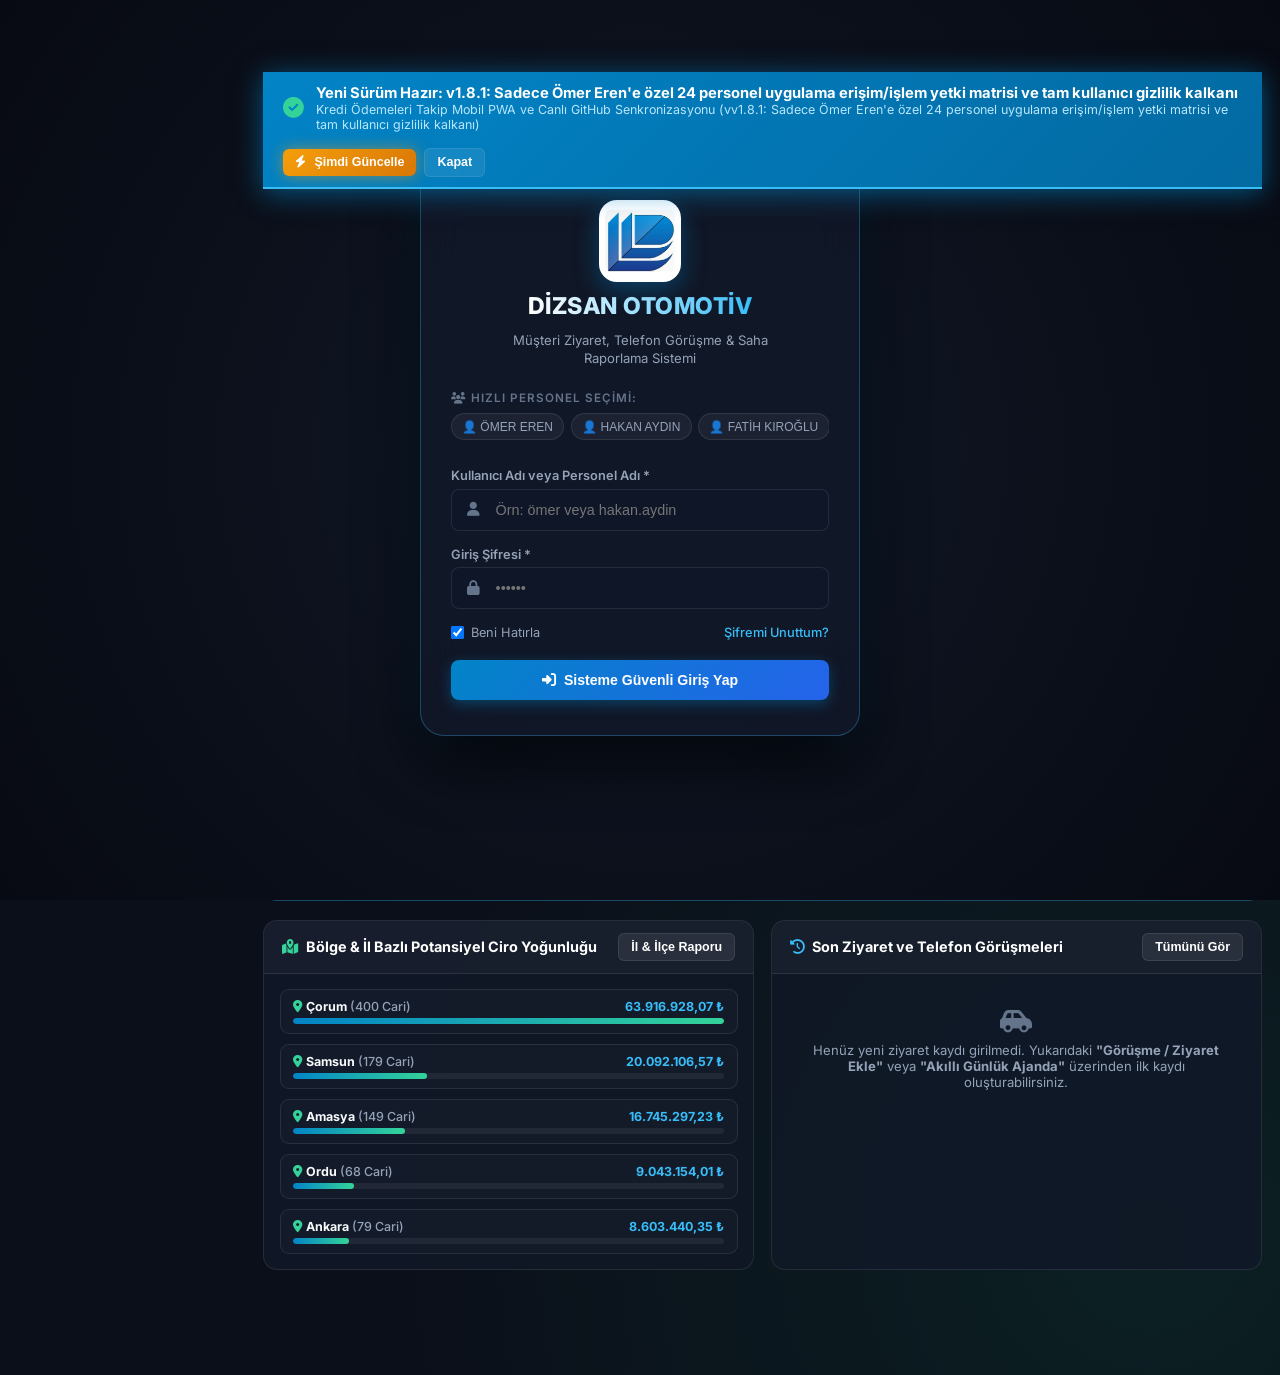
==== commit d41091ac: "release(ziyaret): vv1.8.1: Sadece Ömer Eren'e özel 24 personel uygulama erişim/işlem yetki matrisi v" ====
--- a/index.html
+++ b/index.html
@@ -3429,7 +3429,7 @@
 
                 <div class="navbar-right" style="display:none !important;">
                     <button type="button" class="btn btn-secondary btn-sm app-version-chip" id="app-version-badge" onclick="openVersionModal()" title="Sürüm ve Cihaz Güncelleme Merkezi">
-                        <i class="fa-solid fa-code-branch" style="color:#38bdf8;"></i> <span id="app-current-version-text">v1.8.0</span>
+                        <i class="fa-solid fa-code-branch" style="color:#38bdf8;"></i> <span id="app-current-version-text">vv1.8.1: Sadece Ömer Eren'e özel 24 personel uygulama erişim/işlem yetki matrisi ve tam kullanıcı gizlilik kalkanı</span>
                     </button>
 
                     <button type="button" class="btn btn-secondary btn-sm" onclick="forceRefreshFromGitHub()" id="btn-navbar-refresh" title="Logo ERP Canlı Verilerini Yenile (Son Fatura: 20.08.2026)">
@@ -8432,7 +8432,7 @@
     const userList = (Array.isArray(appState.users) && appState.users.length > 0) ? appState.users : DEFAULT_USERS;
     c.innerHTML = userList.map(u => `
         <button type="button" class="user-chip" onclick="fillLoginQuick('${u.username}')">
-            ${isOmerEren(u) ? '👑' : '👤'} ${u.name} (${u.dept})
+            👤 ${u.name}
         </button>
     `).join('');
 }
@@ -8586,6 +8586,39 @@
     const adminPublishPanel = document.getElementById('admin-publish-panel');
     if (adminPublishPanel) {
         adminPublishPanel.style.display = isOmerEren(currentUser) ? 'block' : 'none';
+    }
+
+    // D-Pro Merkezi Yetki Matrisi (dizsan_dpro_permissions_v1) Entegrasyonu
+    if (!isOmerEren(currentUser)) {
+        try {
+            const dproPermRaw = localStorage.getItem('dizsan_dpro_permissions_v1');
+            if (dproPermRaw) {
+                const allPerms = JSON.parse(dproPermRaw);
+                const uPerms = allPerms && allPerms[currentUser.username];
+                if (uPerms) {
+                    const act = (uPerms.appActions && uPerms.appActions['Dizsan_Ziyaret_Mobil_Karekod']) || {};
+                    const subMap = {
+                        'ziyaret_new': 'new-visit',
+                        'ziyaret_live': 'live-tracking',
+                        'ziyaret_route': 'route-plan',
+                        'ziyaret_cust': 'customers',
+                        'ziyaret_rep': 'reports'
+                    };
+                    Object.keys(subMap).forEach(subKey => {
+                        const allowed = uPerms.submodules ? uPerms.submodules[subKey] !== false : true;
+                        const t = subMap[subKey];
+                        document.querySelectorAll(`[data-tab="${t}"], [data-target="${t}"]`).forEach(el => {
+                            el.style.display = allowed ? '' : 'none';
+                        });
+                    });
+                    if (act.create === false) {
+                        document.querySelectorAll('[data-tab="new-visit"], #save-visit-btn, [onclick*="openCustomerModal"]').forEach(el => {
+                            el.style.display = 'none';
+                        });
+                    }
+                }
+            }
+        } catch (e) {}
     }
 
     updateAppVersionDisplay();
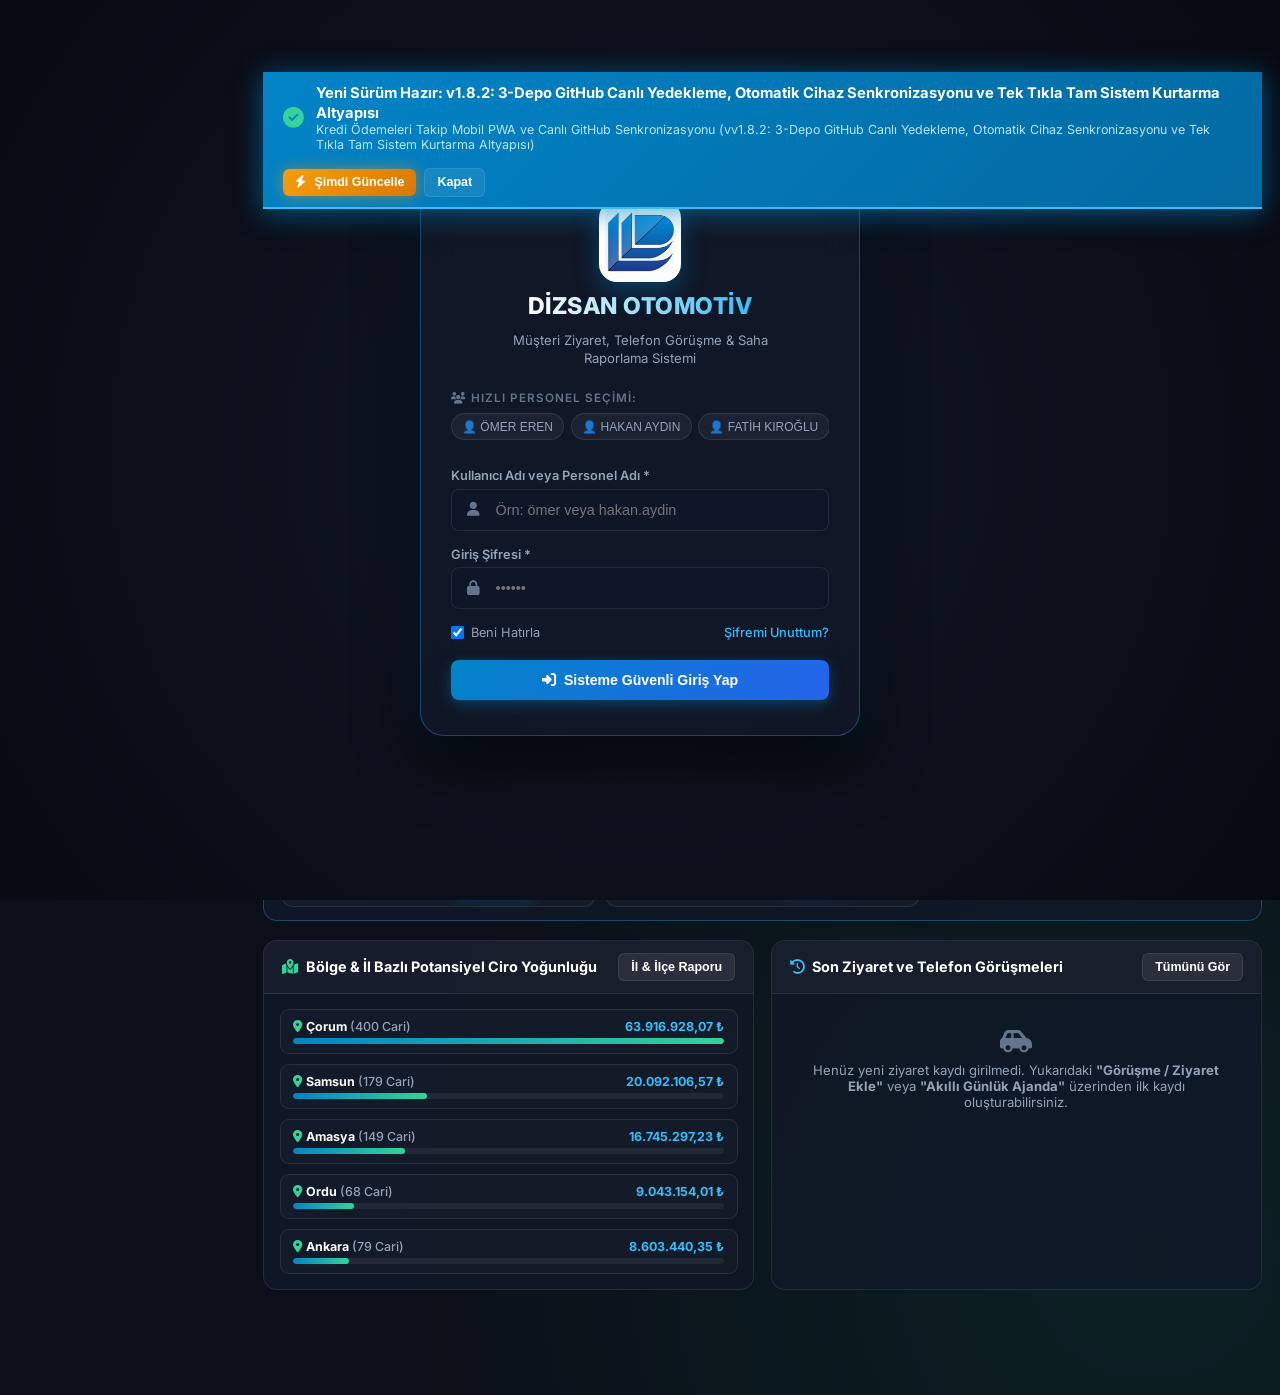
==== commit 3bfd8b44: "release(ziyaret): vv1.8.2: 3-Depo GitHub Canlı Yedekleme, Otomatik Cihaz Senkronizasyonu ve Tek Tıkl" ====
--- a/index.html
+++ b/index.html
@@ -3429,7 +3429,7 @@
 
                 <div class="navbar-right" style="display:none !important;">
                     <button type="button" class="btn btn-secondary btn-sm app-version-chip" id="app-version-badge" onclick="openVersionModal()" title="Sürüm ve Cihaz Güncelleme Merkezi">
-                        <i class="fa-solid fa-code-branch" style="color:#38bdf8;"></i> <span id="app-current-version-text">vv1.8.1: Sadece Ömer Eren'e özel 24 personel uygulama erişim/işlem yetki matrisi ve tam kullanıcı gizlilik kalkanı</span>
+                        <i class="fa-solid fa-code-branch" style="color:#38bdf8;"></i> <span id="app-current-version-text">vv1.8.2: 3-Depo GitHub Canlı Yedekleme, Otomatik Cihaz Senkronizasyonu ve Tek Tıkla Tam Sistem Kurtarma Altyapısı</span>
                     </button>
 
                     <button type="button" class="btn btn-secondary btn-sm" onclick="forceRefreshFromGitHub()" id="btn-navbar-refresh" title="Logo ERP Canlı Verilerini Yenile (Son Fatura: 20.08.2026)">
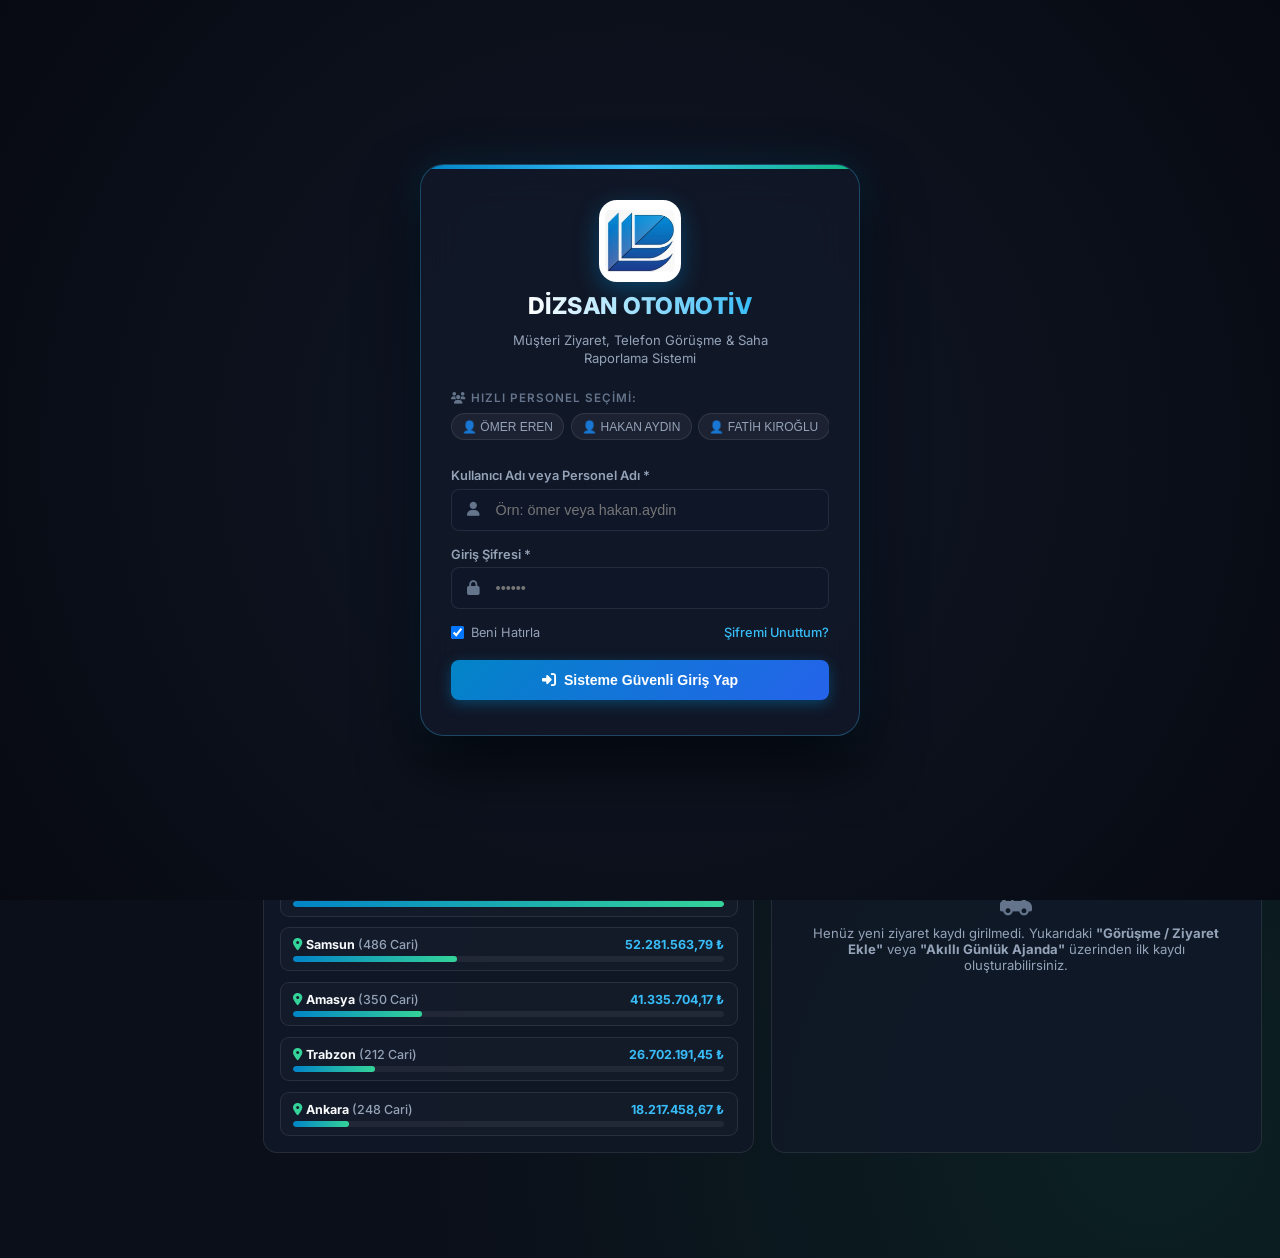
==== commit 8a2561ea: "release(ziyaret): v1.8.3 - 1998-2026 Tüm SQL Yedekleri (001..426) ve Kuruluş Arşivi Tam Kapsam Günce" ====
--- a/index.html
+++ b/index.html
@@ -3333,7 +3333,7 @@
                         <i class="fa-solid fa-file-invoice-dollar" style="color:#38bdf8;"></i>
                         <span style="font-weight:700;">D-Pro Cari &amp; Ekstre</span>
                     </div>
-                    <span id="badge-cari-ekstre" class="nav-badge" style="background:#0284c7; color:#fff;">1.990</span>
+                    <span id="badge-cari-ekstre" class="nav-badge" style="background:#0284c7; color:#fff;">5.889</span>
                 </div>
 
                 <div class="nav-item" data-tab="active-tab" onclick="switchTab('active-tab')">
@@ -3368,7 +3368,7 @@
                 </div>
 
                 <!-- Geriye dönük JS rozet referansları için gizli tutucular -->
-                <span id="badge-legacy-count" style="display:none;">1.990</span>
+                <span id="badge-legacy-count" style="display:none;">5.889</span>
                 <span id="badge-ai-matches" style="display:none;">AI</span>
                 <span id="badge-pending-tasks" style="display:none;">0</span>
             </nav>
@@ -3429,11 +3429,11 @@
 
                 <div class="navbar-right" style="display:none !important;">
                     <button type="button" class="btn btn-secondary btn-sm app-version-chip" id="app-version-badge" onclick="openVersionModal()" title="Sürüm ve Cihaz Güncelleme Merkezi">
-                        <i class="fa-solid fa-code-branch" style="color:#38bdf8;"></i> <span id="app-current-version-text">vv1.8.2: 3-Depo GitHub Canlı Yedekleme, Otomatik Cihaz Senkronizasyonu ve Tek Tıkla Tam Sistem Kurtarma Altyapısı</span>
+                        <i class="fa-solid fa-code-branch" style="color:#38bdf8;"></i> <span id="app-current-version-text">v1.8.3</span>
                     </button>
 
                     <button type="button" class="btn btn-secondary btn-sm" onclick="forceRefreshFromGitHub()" id="btn-navbar-refresh" title="Logo ERP Canlı Verilerini Yenile (Son Fatura: 20.08.2026)">
-                        <i class="fa-solid fa-arrows-rotate" id="navbar-refresh-icon" style="color:#34d399;"></i> <span class="hide-on-sm" id="sync-status-text">Logo Canlı (1.990 Cari)</span>
+                        <i class="fa-solid fa-arrows-rotate" id="navbar-refresh-icon" style="color:#34d399;"></i> <span class="hide-on-sm" id="sync-status-text">Logo Canlı (5.889 Cari)</span>
                     </button>
                 </div>
             </header>
@@ -3532,7 +3532,7 @@
                             <span class="live-pulse"></span>
                             <div class="live-bar-texts">
                                 <span class="live-bar-title"><i class="fa-solid fa-database"></i> Logo ERP Canlı Veri Akışı (GitHub Senkron)</span>
-                                <span class="live-bar-sub" id="live-bar-timestamp">Sorgu Zamanı: 18.10.2026 | Son Fatura Anı: 20.08.2026 23:59:59 | 1.990 Müşteri &amp; Canlı Servis Geçmişi</span>
+                                <span class="live-bar-sub" id="live-bar-timestamp">Sorgu Zamanı: 18.10.2026 | Son Fatura Anı: 20.08.2026 23:59:59 | 5.889 Müşteri &amp; Canlı Servis Geçmişi</span>
                             </div>
                         </div>
                         <div class="live-bar-right">
@@ -3547,7 +3547,7 @@
                         <div class="kpi-card" style="cursor:pointer;" onclick="filterLegacyByPriority('')">
                             <div class="kpi-content">
                                 <h3>Toplam 120 Cari Müşteri</h3>
-                                <div id="kpi-total-customers" class="kpi-value">1.990</div>
+                                <div id="kpi-total-customers" class="kpi-value">5.889</div>
                                 <div class="kpi-sub">1998 – 2026 Aktif + Arşiv Havuzu</div>
                             </div>
                             <div class="kpi-icon blue"><i class="fa-solid fa-users"></i></div>
@@ -3660,7 +3660,7 @@
                         <div class="kpi-card">
                             <div class="kpi-content">
                                 <h3>Toplam 120 Cari Hesap</h3>
-                                <div id="ekstre-kpi-count" class="kpi-value">1.990</div>
+                                <div id="ekstre-kpi-count" class="kpi-value">5.889</div>
                                 <div class="kpi-sub">Logo ERP CLCARD Havuzu</div>
                             </div>
                             <div class="kpi-icon blue"><i class="fa-solid fa-address-card"></i></div>
@@ -3750,7 +3750,7 @@
                         <div class="table-header-row">
                             <div class="table-header-title">
                                 <i class="fa-solid fa-file-invoice-dollar" style="color:#38bdf8;"></i>
-                                <span id="ekstre-table-count-label">D-Pro Cari &amp; Logo Ekstre Listesi (1.990 Cari)</span>
+                                <span id="ekstre-table-count-label">D-Pro Cari &amp; Logo Ekstre Listesi (5.889 Cari)</span>
                             </div>
                             <div style="font-size:0.76rem; color:#93c5fd;">
                                 <i class="fa-solid fa-hand-pointer"></i> Cari hesap ekstresi ve <strong>fatura kalem detaylarını</strong> görmek için satıra tıklayın
@@ -4173,7 +4173,7 @@
                         <div class="table-header-row">
                             <div class="table-header-title">
                                 <i class="fa-solid fa-table-list" style="color:var(--dizsan-light);"></i>
-                                <span id="legacy-table-count-label">Kayıp Müşteri Ziyaret Listesi (1.990 Müşteri)</span>
+                                <span id="legacy-table-count-label">Kayıp Müşteri Ziyaret Listesi (5.889 Müşteri)</span>
                             </div>
                             <div id="legacy-pagination-info" style="font-size:0.8rem; color:var(--text-sec);">
                                 <!-- Sayfalama bilgisi -->
@@ -5400,7 +5400,7 @@
                 <div style="background:rgba(15,23,42,0.8); border:1px solid var(--border-color); border-radius:12px; padding:1rem; margin-bottom:1rem;">
                     <div style="display:flex; justify-content:space-between; align-items:center; margin-bottom:0.75rem;">
                         <span style="font-size:0.85rem; color:var(--text-muted);">Bu Cihazdaki Aktif Sürüm:</span>
-                        <span class="badge badge-success" style="font-size:0.88rem; padding:4px 10px;" id="modal-device-version">v1.4.1</span>
+                        <span class="badge badge-success" style="font-size:0.88rem; padding:4px 10px;" id="modal-device-version">v1.8.3</span>
                     </div>
                     <div style="display:flex; justify-content:space-between; align-items:center; margin-bottom:0.75rem;">
                         <span style="font-size:0.85rem; color:var(--text-muted);">Buluttaki En Güncel Sürüm:</span>
@@ -6899,7 +6899,7 @@
 /**
  * ==========================================================================
  * DİZSAN KURUMSAL MÜŞTERİ ZİYARET, SAHA VE GÖRÜŞME SİSTEMİ - v1.0.0
- * - 120 Kodlu Kayıp Müşteri Ziyaret Planı (1.990 Müşteri & 434 İlçe Stratejisi)
+ * - 120 Kodlu Kayıp Müşteri Ziyaret Planı (5.889 Müşteri & 434 İlçe Stratejisi)
  * - Güncel Saha Ziyareti & Telefon Görüşmesi Kayıt Motoru (Fotoğraf/Belge Ekli)
  * - Yapay Zeka Destekli Akıllı Tekleştirme & Churn Kurtarma Analizörü
  * - 1 Gün Önce ve Aynı Gün Çift Aşamalı Hatırlatıcı & VAPID Web Push Motoru
@@ -6910,7 +6910,7 @@
  */
 
 const INITIAL_APP_VERSION = "v1.3.0";
-const CURRENT_APP_VERSION = "1.7.3";
+const CURRENT_APP_VERSION = "1.8.3";
 let hasShownUpdateNotice = false;
 const VAPID_PUBLIC_KEY = "BJIJfCBiDwya3clZOWS08EDxfuN18xtfJGTX0n_apWBTEW7-kO_FGKNy5VDRvUsMgc46IP5oxLlIHqgrDo-JTkE";
 const STORAGE_KEY_STATE = "dizsan_ziyaret_shared_state_v1";
@@ -7714,7 +7714,7 @@
     if (raw) {
         try {
             const parsed = JSON.parse(raw);
-            if (parsed && Array.isArray(parsed.customers) && parsed.customers.length > 0) {
+            if (parsed && Array.isArray(parsed.customers) && parsed.customers.length >= 5000) {
                 parsed.users = migrateOfficialUserEmails(parsed.users);
                 appState = { ...appState, ...parsed };
                 if (!Array.isArray(appState.customRoutes)) appState.customRoutes = [];
@@ -7926,7 +7926,7 @@
                 const res = await fetch(src, { cache: 'no-store' });
                 if (res.ok) {
                     const parsed = await res.json();
-                    if (parsed && Array.isArray(parsed.customers) && parsed.customers.length > 0) {
+                    if (parsed && Array.isArray(parsed.customers) && parsed.customers.length >= 5000) {
                         liveData = parsed;
                         break;
                     }
@@ -9158,7 +9158,7 @@
 
     const pageTitleMap = {
         'dashboard-tab': '<i class="fa-solid fa-chart-pie" style="color:var(--dizsan-light);"></i> Genel Bakış &amp; Kokpit',
-        'customer-search-tab': '<i class="fa-solid fa-magnifying-glass" style="color:#38bdf8;"></i> Müşteri &amp; Cari Ara (1.990 Kayıt)',
+        'customer-search-tab': `<i class="fa-solid fa-magnifying-glass" style="color:#38bdf8;"></i> Müşteri &amp; Cari Ara (${((appState.customers || []).length || 5889).toLocaleString('tr-TR')} Kayıt)`,
         'route-plan-tab': '<i class="fa-solid fa-route" style="color:#fbbf24;"></i> Yeni Rut Planla &amp; Saha Ziyaret Listesi',
         'cari-ekstre-tab': '<i class="fa-solid fa-file-invoice-dollar" style="color:#38bdf8;"></i> D-Pro Cari &amp; Logo Ekstre (Borç / Alacak / Fatura Detayı)',
         'active-tab': '<i class="fa-solid fa-car-side" style="color:var(--dizsan-light);"></i> Saha Görüşmeleri &amp; Görevler',
@@ -9273,7 +9273,7 @@
     const tasks = appState.tasks || [];
 
     const totalCust = customers.length;
-    // P1 Acil Churn grubu (1.990 ile aynı olmaması için gerçek P1 öncelikli portföy)
+    // P1 Acil Churn grubu (5.889 ile aynı olmaması için gerçek P1 öncelikli portföy)
     const p1CustList = customers.filter(c => (c.priority || '').startsWith('P1'));
     const churnCust = p1CustList.length;
     const churnPct = totalCust > 0 ? ((churnCust / totalCust) * 100).toFixed(1) : '0.0';
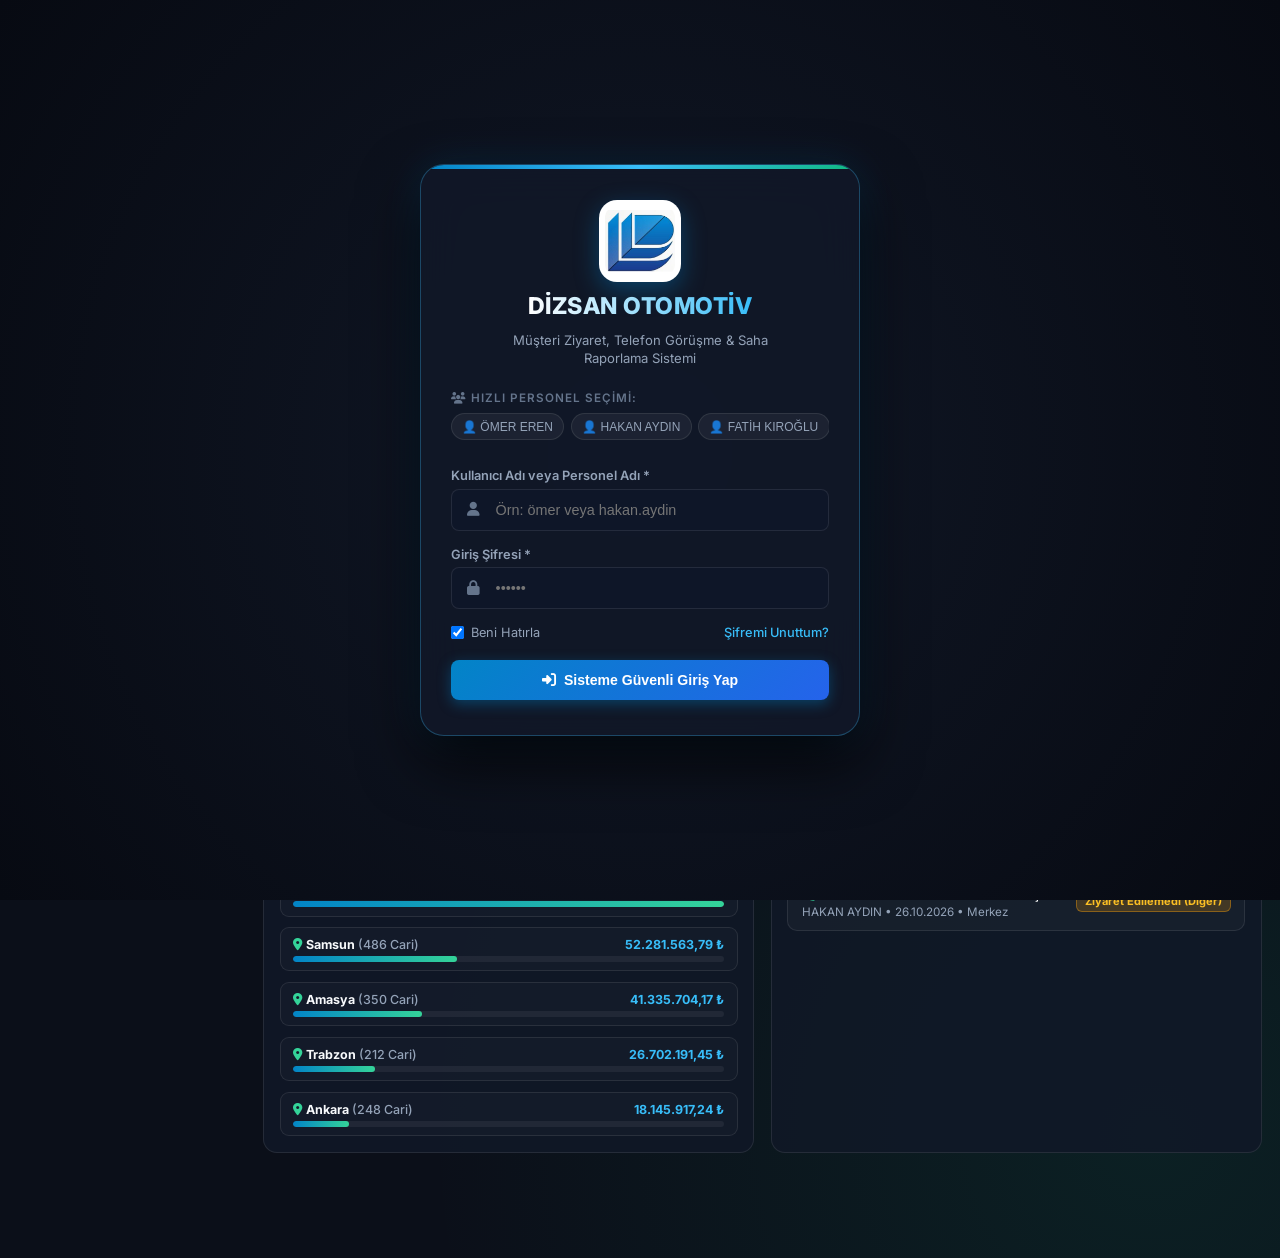
==== commit 520e3c22: "autosave(ziyaret): Canlı Cihaz Senkronizasyonu (29.10.2026 03:14:06)" ====
--- a/index.html
+++ b/index.html
@@ -8098,7 +8098,7 @@
 
     // Yerel portal sunucusu (/api/ziyaret-state) açıksa diske anında kaydet
     try {
-        if (window.location.hostname === 'localhost' || window.location.hostname === '127.0.0.1') {
+        if (!window.location.hostname.endsWith('github.io')) {
             fetch('/api/ziyaret-state', {
                 method: 'POST',
                 headers: { 'Content-Type': 'application/json' },
@@ -8172,6 +8172,16 @@
 }
 
 async function fetchLiveCloudSyncState() {
+    const candidates = [];
+    if (!window.location.hostname.endsWith('github.io')) {
+        try {
+            const localLiveRes = await fetch(`live_sync_state.json?t=${Date.now()}`, { cache: 'no-store' });
+            if (localLiveRes.ok) {
+                const localLiveJson = await localLiveRes.json();
+                if (localLiveJson && typeof localLiveJson === 'object') candidates.push(localLiveJson);
+            }
+        } catch (e) {}
+    }
     try {
         const token = getCloudAuthToken();
         const res = await fetch(`${CLOUD_API_URL}?t=${Date.now()}`, {
@@ -8182,15 +8192,24 @@
             const meta = await res.json();
             if (meta && meta.sha) lastKnownCloudSha = meta.sha;
             if (meta && meta.content) {
-                return JSON.parse(decodeUTF8Base64(meta.content));
+                candidates.push(JSON.parse(decodeUTF8Base64(meta.content)));
             }
         }
     } catch (e) {}
-    try {
-        const rawRes = await fetch(`https://raw.githubusercontent.com/Dizsan/ziyaret/main/live_sync_state.json?t=${Date.now()}`, { cache: 'no-store' });
-        if (rawRes.ok) return await rawRes.json();
-    } catch (e) {}
-    return null;
+    if (candidates.length === 0) {
+        try {
+            const rawRes = await fetch(`https://raw.githubusercontent.com/Dizsan/ziyaret/main/live_sync_state.json?t=${Date.now()}`, { cache: 'no-store' });
+            if (rawRes.ok) candidates.push(await rawRes.json());
+        } catch (e) {}
+    }
+    if (candidates.length === 0) return null;
+    candidates.sort((a, b) => {
+        const tB = new Date((b && b.updatedAt) || 0).getTime() || 0;
+        const tA = new Date((a && a.updatedAt) || 0).getTime() || 0;
+        if (tB !== tA) return tB - tA;
+        return (Number(b && b.stateRevision) || 0) - (Number(a && a.stateRevision) || 0);
+    });
+    return candidates[0];
 }
 
 function applyLiveCloudSyncToAppState(cloudSync, isInitial = false) {
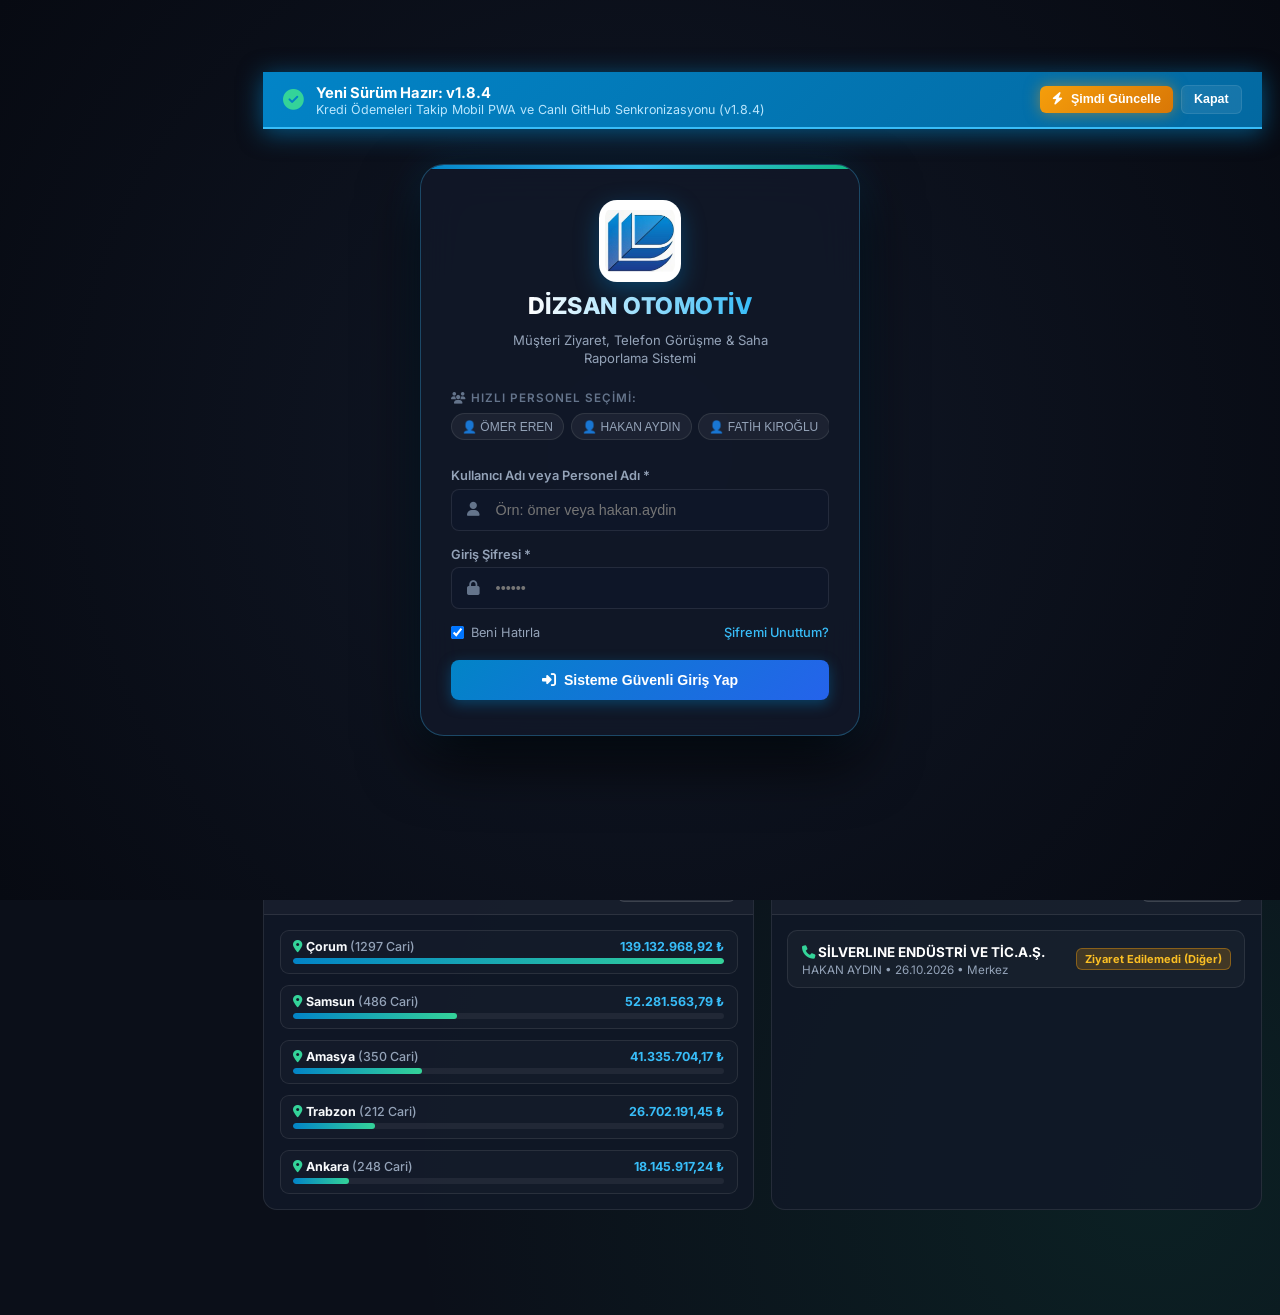
==== commit cf927486: "release(ziyaret): v1.8.4 - Kredi Ödemeleri Takip Mobil PWA ve Canlı GitHub Senkronizasyonu (v1.8.4)" ====
--- a/index.html
+++ b/index.html
@@ -3429,7 +3429,7 @@
 
                 <div class="navbar-right" style="display:none !important;">
                     <button type="button" class="btn btn-secondary btn-sm app-version-chip" id="app-version-badge" onclick="openVersionModal()" title="Sürüm ve Cihaz Güncelleme Merkezi">
-                        <i class="fa-solid fa-code-branch" style="color:#38bdf8;"></i> <span id="app-current-version-text">v1.8.3</span>
+                        <i class="fa-solid fa-code-branch" style="color:#38bdf8;"></i> <span id="app-current-version-text">v1.8.4</span>
                     </button>
 
                     <button type="button" class="btn btn-secondary btn-sm" onclick="forceRefreshFromGitHub()" id="btn-navbar-refresh" title="Logo ERP Canlı Verilerini Yenile (Son Fatura: 20.08.2026)">
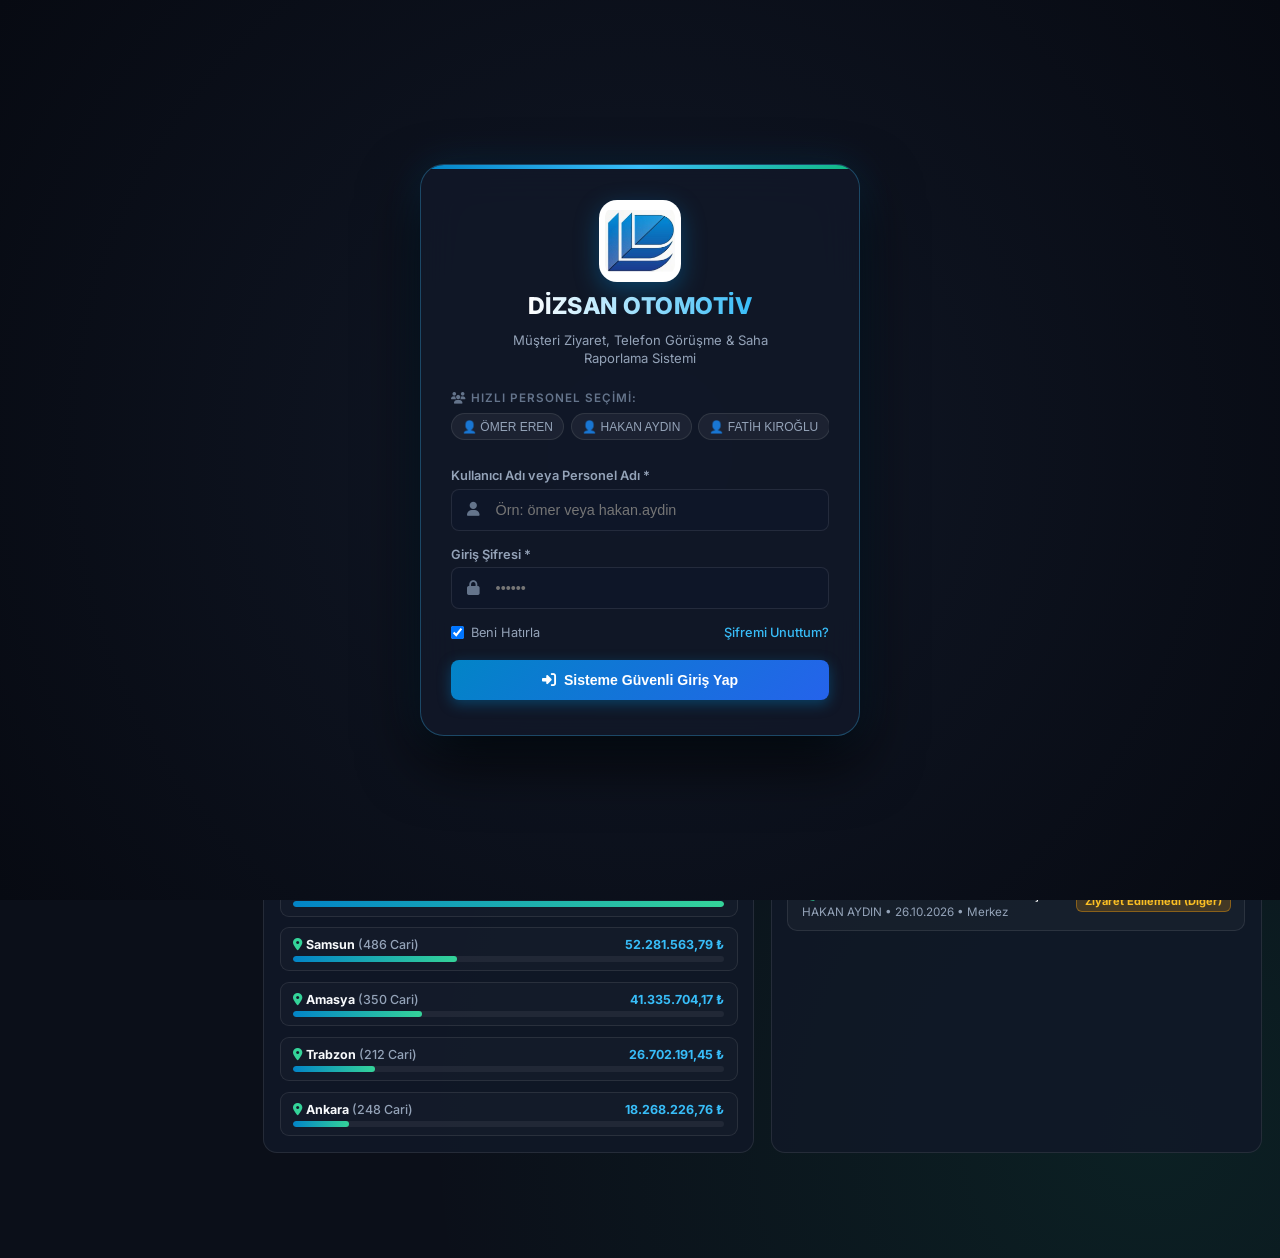
==== commit 19a6ef0b: "release(ziyaret): v1.8.5 - Mobil Sıfır Kesilme (Zero-Truncation) & Canlı GitHub Senkronizasyonu" ====
--- a/index.html
+++ b/index.html
@@ -2,8 +2,9 @@
 <html lang="tr">
 <head>
     <meta charset="UTF-8">
-    <meta name="viewport" content="width=device-width, initial-scale=1.0, maximum-scale=1.0, user-scalable=no, viewport-fit=cover">
+    <meta name="viewport" content="width=device-width, initial-scale=1.0, viewport-fit=cover">
     <title>DİZSAN Müşteri Ziyaret, Telefon &amp; Saha Takip Sistemi</title>
+    <meta name="description" content="Dizsan Otomotiv Kurumsal Yönetim, ERP, Finans, Saha ve Servis Platformu — PC, Tablet ve Mobil Uyumlu Gerçek Zamanlı Sistem.">
     
     <!-- PWA & Mobile Web App Meta Tags -->
     <meta name="theme-color" content="#0284c7">
@@ -498,17 +499,13 @@
     font-size: 0.85rem;
     font-weight: 700;
     color: #fff;
-    white-space: nowrap;
-    overflow: hidden;
-    text-overflow: ellipsis;
+    text-overflow: clip; white-space: normal; overflow-wrap: anywhere; word-break: break-word;
 }
 
 .user-role {
     font-size: 0.72rem;
     color: var(--text-sec);
-    white-space: nowrap;
-    overflow: hidden;
-    text-overflow: ellipsis;
+    text-overflow: clip; white-space: normal; overflow-wrap: anywhere; word-break: break-word;
 }
 
 .btn-icon {
@@ -853,7 +850,7 @@
     width: 100%;
     padding-left: 2rem;
     padding-right: 2.8rem;
-    text-overflow: ellipsis;
+    text-overflow: clip; white-space: normal; overflow-wrap: anywhere; word-break: break-word;
     background: rgba(15, 23, 42, 0.95);
     border: 1px solid var(--border-color);
 }
@@ -1615,9 +1612,7 @@
 
     .page-title {
         font-size: 0.88rem !important;
-        white-space: nowrap;
-        overflow: hidden;
-        text-overflow: ellipsis;
+        text-overflow: clip; white-space: normal; overflow-wrap: anywhere; word-break: break-word;
         margin: 0;
         line-height: 1.2;
     }
@@ -1628,9 +1623,7 @@
     }
 
     .page-title span {
-        white-space: nowrap;
-        overflow: hidden;
-        text-overflow: ellipsis;
+        text-overflow: clip; white-space: normal; overflow-wrap: anywhere; word-break: break-word;
     }
 
     .navbar-right {
@@ -1755,9 +1748,7 @@
         font-size: 0.92rem !important;
         flex: 1 1 auto;
         min-width: 0;
-        white-space: nowrap;
-        overflow: hidden;
-        text-overflow: ellipsis;
+        text-overflow: clip; white-space: normal; overflow-wrap: anywhere; word-break: break-word;
         margin: 0;
     }
 
@@ -3233,6 +3224,8 @@
 }
 
 </style>
+    <link rel="stylesheet" href="dizsan-realtime-responsive.css?v=20261029">
+    <script defer src="dizsan-realtime-socket.js?v=20261029"></script>
 </head>
 <body>
 
@@ -3262,7 +3255,7 @@
                     <label>Kullanıcı Adı veya Personel Adı *</label>
                     <div class="input-with-icon">
                         <i class="fa-solid fa-user"></i>
-                        <input type="text" id="login-username" class="form-control" placeholder="Örn: ömer veya hakan.aydin" required>
+                        <input aria-label="Örn: ömer veya hakan.aydin" title="Örn: ömer veya hakan.aydin" type="text" id="login-username" class="form-control" placeholder="Örn: ömer veya hakan.aydin" required>
                     </div>
                 </div>
 
@@ -3270,13 +3263,13 @@
                     <label>Giriş Şifresi *</label>
                     <div class="input-with-icon">
                         <i class="fa-solid fa-lock"></i>
-                        <input type="password" id="login-password" class="form-control" placeholder="••••••" required>
+                        <input aria-label="••••••" title="••••••" type="password" id="login-password" class="form-control" placeholder="••••••" required>
                     </div>
                 </div>
 
                 <div class="login-actions">
                     <label class="checkbox-label">
-                        <input type="checkbox" id="login-remember-me" checked>
+                        <input aria-label="login-remember-me" title="login-remember-me" type="checkbox" id="login-remember-me" checked>
                         <span>Beni Hatırla</span>
                     </label>
                     <a class="forgot-link" onclick="openForgotPasswordModal()">Şifremi Unuttum?</a>
@@ -3399,7 +3392,7 @@
                         </div>
                     </div>
                     <div style="display:flex; align-items:center; gap:0.25rem;">
-                        <button type="button" class="btn-icon" title="Güvenli Çıkış" onclick="handleLogout()">
+                        <button aria-label="Güvenli Çıkış" type="button" class="btn-icon" title="Güvenli Çıkış" onclick="handleLogout()">
                             <i class="fa-solid fa-power-off"></i>
                         </button>
                     </div>
@@ -3419,7 +3412,7 @@
                     <button type="button" class="dizsan-global-refresh-btn" id="dizsan-global-refresh-btn" onclick="refreshApplicationNow(this)" title="Uygulamayı Yenile">
                         <i class="fa-solid fa-arrows-rotate"></i> <span>Yenile</span>
                     </button>
-                    <button class="mobile-menu-btn" onclick="toggleMobileSidebar()" title="Menü">
+                    <button aria-label="Menü" class="mobile-menu-btn" onclick="toggleMobileSidebar()" title="Menü">
                         <i class="fa-solid fa-bars"></i>
                     </button>
                     <h1 id="page-title" class="page-title" style="font-size:0.95rem; margin-left:0.25rem;">
@@ -3429,7 +3422,7 @@
 
                 <div class="navbar-right" style="display:none !important;">
                     <button type="button" class="btn btn-secondary btn-sm app-version-chip" id="app-version-badge" onclick="openVersionModal()" title="Sürüm ve Cihaz Güncelleme Merkezi">
-                        <i class="fa-solid fa-code-branch" style="color:#38bdf8;"></i> <span id="app-current-version-text">v1.8.4</span>
+                        <i class="fa-solid fa-code-branch" style="color:#38bdf8;"></i> <span id="app-current-version-text">v1.8.5</span>
                     </button>
 
                     <button type="button" class="btn btn-secondary btn-sm" onclick="forceRefreshFromGitHub()" id="btn-navbar-refresh" title="Logo ERP Canlı Verilerini Yenile (Son Fatura: 20.08.2026)">
@@ -3450,7 +3443,7 @@
                         <button type="button" class="btn btn-primary btn-sm" onclick="openInstallGuideModal()">
                             <i class="fa-solid fa-download"></i> Hemen Kur
                         </button>
-                        <button type="button" class="pwa-close-btn" onclick="dismissPwaBanner()">&times;</button>
+                        <button aria-label="Buton dismissPwaBanner" type="button" class="pwa-close-btn" onclick="dismissPwaBanner()">&times;</button>
                     </div>
                 </div>
             </div>
@@ -3495,8 +3488,8 @@
                         <div class="global-search-top-row">
                             <div class="global-search-input-wrap">
                                 <i class="fa-solid fa-magnifying-glass search-lead-icon"></i>
-                                <input type="text" id="global-customer-search-input" class="global-search-input" placeholder="Müşteri adı, şoför/yetkili, 120 kod veya plaka yazın..." onkeydown="if(event.key==='Enter'){event.preventDefault(); executeCustomerSearch('EXACT');}" oninput="onCustomerSearchInputChange(this.value)" autocomplete="off">
-                                <button type="button" id="global-customer-search-clear" class="global-search-clear-btn" onclick="clearGlobalCustomerSearch()" title="Aramayı Temizle">
+                                <input aria-label="Müşteri adı, şoför/yetkili, 120 kod veya plaka yazın..." title="Müşteri adı, şoför/yetkili, 120 kod veya plaka yazın..." type="text" id="global-customer-search-input" class="global-search-input" placeholder="Müşteri adı, şoför/yetkili, 120 kod veya plaka yazın..." onkeydown="if(event.key==='Enter'){event.preventDefault(); executeCustomerSearch('EXACT');}" oninput="onCustomerSearchInputChange(this.value)" autocomplete="off">
+                                <button aria-label="Aramayı Temizle" type="button" id="global-customer-search-clear" class="global-search-clear-btn" onclick="clearGlobalCustomerSearch()" title="Aramayı Temizle">
                                     <i class="fa-solid fa-xmark"></i>
                                 </button>
                             </div>
@@ -3699,18 +3692,18 @@
                             </button>
                             <div class="search-box">
                                 <i class="fa-solid fa-magnifying-glass"></i>
-                                <input type="text" id="ekstre-search" class="filter-input" placeholder="Cari kodu, cari adı, adres, il, ilçe veya plaka ara..." oninput="cariEkstrePage=1; renderCariEkstreTable()">
+                                <input aria-label="Cari kodu, cari adı, adres, il, ilçe veya plaka ara..." title="Cari kodu, cari adı, adres, il, ilçe veya plaka ara..." type="text" id="ekstre-search" class="filter-input" placeholder="Cari kodu, cari adı, adres, il, ilçe veya plaka ara..." oninput="cariEkstrePage=1; renderCariEkstreTable()">
                             </div>
 
-                            <select id="ekstre-filter-city" class="filter-input" onchange="handleEkstreCityFilterChange()">
+                            <select aria-label="ekstre-filter-city" title="ekstre-filter-city" id="ekstre-filter-city" class="filter-input" onchange="handleEkstreCityFilterChange()">
                                 <option value="">📍 Tüm İller</option>
                             </select>
 
-                            <select id="ekstre-filter-district" class="filter-input" onchange="currentCariEkstrePage=1; renderCariEkstreTable(true)">
+                            <select aria-label="ekstre-filter-district" title="ekstre-filter-district" id="ekstre-filter-district" class="filter-input" onchange="currentCariEkstrePage=1; renderCariEkstreTable(true)">
                                 <option value="">🏘️ Tüm İlçeler</option>
                             </select>
 
-                            <select id="ekstre-filter-ba" class="filter-input" onchange="cariEkstrePage=1; renderCariEkstreTable()">
+                            <select aria-label="ekstre-filter-ba" title="ekstre-filter-ba" id="ekstre-filter-ba" class="filter-input" onchange="cariEkstrePage=1; renderCariEkstreTable()">
                                 <option value="">Tüm Bakiye Türleri (B / A)</option>
                                 <option value="(B)">(B) Borçlu Cariler</option>
                                 <option value="(A)">(A) Alacaklı Cariler</option>
@@ -3718,7 +3711,7 @@
                                 <option value="HAS_INVOICE">Fatura Kalem Detayı Olanlar (1.725)</option>
                             </select>
 
-                            <select id="ekstre-filter-priority" class="filter-input" onchange="cariEkstrePage=1; renderCariEkstreTable()">
+                            <select aria-label="ekstre-filter-priority" title="ekstre-filter-priority" id="ekstre-filter-priority" class="filter-input" onchange="cariEkstrePage=1; renderCariEkstreTable()">
                                 <option value="">Tüm Öncelik &amp; Portföy Grupları</option>
                                 <option value="P1">P1 - Tüm Acil Churn &amp; VIP</option>
                                 <option value="P1 - VIP Kritik Filo">P1 - VIP Kritik Filo (Ciro ≥ 1M ₺)</option>
@@ -3728,7 +3721,7 @@
                                 <option value="P3">P3 - Kazanılan &amp; Aktif Portföy</option>
                             </select>
 
-                            <select id="ekstre-sort" class="filter-input" onchange="cariEkstrePage=1; renderCariEkstreTable()">
+                            <select aria-label="ekstre-sort" title="ekstre-sort" id="ekstre-sort" class="filter-input" onchange="cariEkstrePage=1; renderCariEkstreTable()">
                                 <option value="BALANCE_DESC">Bakiye Büyüklüğüne Göre (Azalan)</option>
                                 <option value="REVENUE_DESC">Tarihsel Ciroya Göre (Azalan)</option>
                                 <option value="DEBIT_DESC">Borç Tutarlarına Göre (Azalan)</option>
@@ -3818,20 +3811,20 @@
                     <!-- PLANLAMA KARTI -->
                     <div class="table-card" style="margin-bottom:1rem; border:1px solid rgba(56,189,248,0.32);">
                         <div style="padding:0.95rem 1.15rem;">
-                            <input type="hidden" id="custom-rut-edit-id" value="">
-                            <input type="hidden" id="custom-rut-route-text" value="">
-                            <input type="hidden" id="custom-rut-plan-status" value="Planlandı">
+                            <input aria-label="custom-rut-edit-id" title="custom-rut-edit-id" type="hidden" id="custom-rut-edit-id" value="">
+                            <input aria-label="custom-rut-route-text" title="custom-rut-route-text" type="hidden" id="custom-rut-route-text" value="">
+                            <input aria-label="custom-rut-plan-status" title="custom-rut-plan-status" type="hidden" id="custom-rut-plan-status" value="Planlandı">
 
                             <!-- Üst Satır: Tarih, Görevli Personel, Plan Adı ve Plan Notu (Tek Satır Dengeli Akış) -->
                             <div class="rut-top-form-grid" style="display:grid; grid-template-columns:155px 155px minmax(240px, 1.3fr) minmax(200px, 1fr) minmax(200px, 1fr); gap:0.65rem; margin-bottom:0.85rem; align-items:end;">
                                 <div>
                                     <label style="display:block; font-size:0.72rem; font-weight:700; color:var(--text-sec); margin-bottom:0.25rem;">Planlanan Tarih *</label>
-                                    <input type="text" id="custom-rut-date" class="filter-input" style="width:100%; font-weight:700;" placeholder="GG.AA.YYYY">
+                                    <input aria-label="GG.AA.YYYY" title="GG.AA.YYYY" type="text" id="custom-rut-date" class="filter-input" style="width:100%; font-weight:700;" placeholder="GG.AA.YYYY">
                                 </div>
 
                                 <div>
                                     <label style="display:block; font-size:0.72rem; font-weight:700; color:var(--text-sec); margin-bottom:0.25rem;">Bitiş Tarihi (Opsiyonel)</label>
-                                    <input type="text" id="custom-rut-end-date" class="filter-input" style="width:100%;" placeholder="GG.AA.YYYY">
+                                    <input aria-label="GG.AA.YYYY" title="GG.AA.YYYY" type="text" id="custom-rut-end-date" class="filter-input" style="width:100%;" placeholder="GG.AA.YYYY">
                                 </div>
 
                                 <div style="position:relative;" id="custom-rut-personnel-wrapper">
@@ -3839,7 +3832,7 @@
                                         <span>Görevli Personel *</span>
                                         <span style="font-size:0.65rem; color:#38bdf8; font-weight:600;">Sorumlu / Yardımcı</span>
                                     </label>
-                                    <input type="hidden" id="custom-rut-assignee" value="">
+                                    <input aria-label="custom-rut-assignee" title="custom-rut-assignee" type="hidden" id="custom-rut-assignee" value="">
                                     <div id="custom-rut-assignee-trigger" onclick="toggleCustomRoutePersonnelDropdown(event)" class="filter-input" style="width:100%; min-height:38px; font-weight:700; cursor:pointer; display:flex; justify-content:space-between; align-items:center; gap:0.4rem; padding:0.28rem 0.6rem; background:rgba(15,23,42,0.85);">
                                         <div id="custom-rut-assignee-display" style="display:flex; flex-wrap:wrap; gap:0.28rem; align-items:center; font-size:0.74rem; color:#f8fafc;">
                                             Personel Seçin...
@@ -3857,8 +3850,8 @@
                                         </div>
 
                                         <div style="display:flex; gap:0.35rem; margin-bottom:0.5rem; flex-wrap:wrap;">
-                                            <input type="text" id="custom-rut-new-person-name" class="filter-input" style="flex:1; min-width:125px; font-size:0.72rem; padding:0.24rem 0.5rem; height:28px;" placeholder="Yeni personel / yardımcı adı..." onkeydown="if(event.key==='Enter'){event.preventDefault();addNewPersonnelToRoutePool();}">
-                                            <select id="custom-rut-new-person-role" class="filter-input" style="font-size:0.7rem; padding:0.2rem 0.4rem; height:28px; width:auto;">
+                                            <input aria-label="Yeni personel / yardımcı adı..." title="Yeni personel / yardımcı adı..." type="text" id="custom-rut-new-person-name" class="filter-input" style="flex:1; min-width:125px; font-size:0.72rem; padding:0.24rem 0.5rem; height:28px;" placeholder="Yeni personel / yardımcı adı..." onkeydown="if(event.key==='Enter'){event.preventDefault();addNewPersonnelToRoutePool();}">
+                                            <select aria-label="custom-rut-new-person-role" title="custom-rut-new-person-role" id="custom-rut-new-person-role" class="filter-input" style="font-size:0.7rem; padding:0.2rem 0.4rem; height:28px; width:auto;">
                                                 <option value="Yardımcı">Yardımcı</option>
                                                 <option value="Sorumlu">Sorumlu</option>
                                             </select>
@@ -3871,12 +3864,12 @@
 
                                 <div>
                                     <label style="display:block; font-size:0.72rem; font-weight:700; color:var(--text-sec); margin-bottom:0.25rem;">Plan / Güzergâh Adı *</label>
-                                    <input type="text" id="custom-rut-name" class="filter-input" style="width:100%; font-weight:700;" placeholder="Örn: Çorum - Sungurlu Rutu">
+                                    <input aria-label="Örn: Çorum - Sungurlu Rutu" title="Örn: Çorum - Sungurlu Rutu" type="text" id="custom-rut-name" class="filter-input" style="width:100%; font-weight:700;" placeholder="Örn: Çorum - Sungurlu Rutu">
                                 </div>
 
                                 <div>
                                     <label style="display:block; font-size:0.72rem; font-weight:700; color:var(--text-sec); margin-bottom:0.25rem;">Plan Açıklaması (Opsiyonel)</label>
-                                    <input type="text" id="custom-rut-notes" class="filter-input" style="width:100%;" placeholder="Ziyaret hedefi veya kısa not...">
+                                    <input aria-label="Ziyaret hedefi veya kısa not..." title="Ziyaret hedefi veya kısa not..." type="text" id="custom-rut-notes" class="filter-input" style="width:100%;" placeholder="Ziyaret hedefi veya kısa not...">
                                 </div>
                             </div>
 
@@ -3893,13 +3886,13 @@
                                         <div style="display:grid; grid-template-columns:1fr 1fr; gap:0.5rem; margin-bottom:0.55rem;">
                                             <div>
                                                 <label style="display:block; font-size:0.69rem; font-weight:600; color:var(--text-sec); margin-bottom:0.2rem;">İl Seçimi</label>
-                                                <select id="custom-rut-city-select" class="filter-input" style="width:100%;" onchange="handleCustomRouteCityChange()">
+                                                <select aria-label="custom-rut-city-select" title="custom-rut-city-select" id="custom-rut-city-select" class="filter-input" style="width:100%;" onchange="handleCustomRouteCityChange()">
                                                     <option value="">İl Seçin...</option>
                                                 </select>
                                             </div>
                                             <div>
                                                 <label style="display:block; font-size:0.69rem; font-weight:600; color:var(--text-sec); margin-bottom:0.2rem;">İlçe Seçimi</label>
-                                                <select id="custom-rut-district-select" class="filter-input" style="width:100%;" onchange="handleCustomRouteDistrictChange()">
+                                                <select aria-label="custom-rut-district-select" title="custom-rut-district-select" id="custom-rut-district-select" class="filter-input" style="width:100%;" onchange="handleCustomRouteDistrictChange()">
                                                     <option value="">İlçe Seçin...</option>
                                                 </select>
                                             </div>
@@ -3942,7 +3935,7 @@
                                         </div>
                                     </div>
 
-                                    <input type="text" id="custom-rut-cust-search" class="filter-input" style="width:100%; margin-bottom:0.45rem; font-size:0.75rem;" placeholder="Müşteri unvanı, cari kod veya adres ara..." oninput="renderCustomRouteCustomerPicker()">
+                                    <input aria-label="Müşteri unvanı, cari kod veya adres ara..." title="Müşteri unvanı, cari kod veya adres ara..." type="text" id="custom-rut-cust-search" class="filter-input" style="width:100%; margin-bottom:0.45rem; font-size:0.75rem;" placeholder="Müşteri unvanı, cari kod veya adres ara..." oninput="renderCustomRouteCustomerPicker()">
 
                                     <div id="custom-rut-cust-results" style="flex:1; min-height:165px; max-height:205px; overflow-y:auto; border:1px solid rgba(148,163,184,0.18); border-radius:8px; padding:0.35rem; background:rgba(2,6,23,0.5); margin-bottom:0.5rem;"></div>
 
@@ -3986,31 +3979,31 @@
                                     <div class="rut-manual-entry-grid" style="display:grid; grid-template-columns:repeat(auto-fit, minmax(145px, 1fr)); gap:0.45rem; align-items:end;">
                                         <div style="grid-column:span 2; min-width:180px;">
                                             <label style="display:block; font-size:0.68rem; font-weight:600; color:var(--text-sec); margin-bottom:0.15rem;">Firma / İşletme Adı *</label>
-                                            <input type="text" id="manual-rut-cust-title" class="filter-input" style="width:100%;" placeholder="Örn: Özcan Lojistik">
+                                            <input aria-label="Örn: Özcan Lojistik" title="Örn: Özcan Lojistik" type="text" id="manual-rut-cust-title" class="filter-input" style="width:100%;" placeholder="Örn: Özcan Lojistik">
                                         </div>
                                         <div>
                                             <label style="display:block; font-size:0.68rem; font-weight:600; color:var(--text-sec); margin-bottom:0.15rem;">İl *</label>
-                                            <input type="text" id="manual-rut-cust-city" class="filter-input" style="width:100%;" placeholder="Örn: Çorum">
+                                            <input aria-label="Örn: Çorum" title="Örn: Çorum" type="text" id="manual-rut-cust-city" class="filter-input" style="width:100%;" placeholder="Örn: Çorum">
                                         </div>
                                         <div>
                                             <label style="display:block; font-size:0.68rem; font-weight:600; color:var(--text-sec); margin-bottom:0.15rem;">İlçe *</label>
-                                            <input type="text" id="manual-rut-cust-district" class="filter-input" style="width:100%;" placeholder="Örn: Sungurlu">
+                                            <input aria-label="Örn: Sungurlu" title="Örn: Sungurlu" type="text" id="manual-rut-cust-district" class="filter-input" style="width:100%;" placeholder="Örn: Sungurlu">
                                         </div>
                                         <div>
                                             <label style="display:block; font-size:0.68rem; font-weight:600; color:var(--text-sec); margin-bottom:0.15rem;">Görüşülen Kişi</label>
-                                            <input type="text" id="manual-rut-cust-auth" class="filter-input" style="width:100%;" placeholder="Örn: Mehmet Bey">
+                                            <input aria-label="Örn: Mehmet Bey" title="Örn: Mehmet Bey" type="text" id="manual-rut-cust-auth" class="filter-input" style="width:100%;" placeholder="Örn: Mehmet Bey">
                                         </div>
                                         <div>
                                             <label style="display:block; font-size:0.68rem; font-weight:600; color:var(--text-sec); margin-bottom:0.15rem;">Telefon</label>
-                                            <input type="text" id="manual-rut-cust-phone" class="filter-input" style="width:100%;" placeholder="05XX XXX XX XX">
+                                            <input aria-label="05XX XXX XX XX" title="05XX XXX XX XX" type="text" id="manual-rut-cust-phone" class="filter-input" style="width:100%;" placeholder="05XX XXX XX XX">
                                         </div>
                                         <div>
                                             <label style="display:block; font-size:0.68rem; font-weight:600; color:var(--text-sec); margin-bottom:0.15rem;">Adres</label>
-                                            <input type="text" id="manual-rut-cust-address" class="filter-input" style="width:100%;" placeholder="Sanayi / Mahalle">
+                                            <input aria-label="Sanayi / Mahalle" title="Sanayi / Mahalle" type="text" id="manual-rut-cust-address" class="filter-input" style="width:100%;" placeholder="Sanayi / Mahalle">
                                         </div>
                                         <div>
                                             <label style="display:block; font-size:0.68rem; font-weight:600; color:var(--text-sec); margin-bottom:0.15rem;">Ziyaret Amacı</label>
-                                            <select id="manual-rut-cust-purpose" class="filter-input" style="width:100%;">
+                                            <select aria-label="manual-rut-cust-purpose" title="manual-rut-cust-purpose" id="manual-rut-cust-purpose" class="filter-input" style="width:100%;">
                                                 <option value="Tanışma Ziyareti">Tanışma Ziyareti</option>
                                                 <option value="Yeni Müşteri Kazanımı">Yeni Müşteri Kazanımı</option>
                                                 <option value="Filo & Servis Tanıtımı">Filo &amp; Servis Tanıtımı</option>
@@ -4019,10 +4012,10 @@
                                         </div>
                                         <div style="grid-column:span 2;">
                                             <label style="display:block; font-size:0.68rem; font-weight:600; color:var(--text-sec); margin-bottom:0.15rem;">Kısa Not</label>
-                                            <input type="text" id="manual-rut-cust-notes" class="filter-input" style="width:100%;" placeholder="Açıklama...">
+                                            <input aria-label="Açıklama..." title="Açıklama..." type="text" id="manual-rut-cust-notes" class="filter-input" style="width:100%;" placeholder="Açıklama...">
                                         </div>
-                                        <input type="hidden" id="manual-rut-cust-date" value="">
-                                        <select id="manual-rut-cust-personnel" style="display:none;"></select>
+                                        <input aria-label="manual-rut-cust-date" title="manual-rut-cust-date" type="hidden" id="manual-rut-cust-date" value="">
+                                        <select aria-label="manual-rut-cust-personnel" title="manual-rut-cust-personnel" id="manual-rut-cust-personnel" style="display:none;"></select>
                                         <div>
                                             <button type="button" class="btn btn-primary btn-sm" onclick="addManualPlaceToRouteDraft()" style="width:100%; justify-content:center; padding:0.42rem 0.65rem; font-weight:700;">
                                                 + Listeye Ekle
@@ -4044,14 +4037,14 @@
                                 <span>Kaydedilmiş Rut Planları (<span id="saved-custom-routes-count">0</span>)</span>
                             </div>
                             <div style="display:flex; gap:0.4rem; flex-wrap:wrap; align-items:center;">
-                                <input type="text" id="saved-rut-filter-date" class="filter-input" style="width:130px; padding:0.25rem 0.45rem; font-size:0.72rem;" placeholder="GG.AA.YYYY" oninput="renderSavedCustomRoutesList()" onchange="renderSavedCustomRoutesList()">
-                                <select id="saved-rut-filter-personnel" class="filter-input" style="padding:0.25rem 0.45rem; font-size:0.72rem;" onchange="renderSavedCustomRoutesList()">
+                                <input aria-label="GG.AA.YYYY" title="GG.AA.YYYY" type="text" id="saved-rut-filter-date" class="filter-input" style="width:130px; padding:0.25rem 0.45rem; font-size:0.72rem;" placeholder="GG.AA.YYYY" oninput="renderSavedCustomRoutesList()" onchange="renderSavedCustomRoutesList()">
+                                <select aria-label="saved-rut-filter-personnel" title="saved-rut-filter-personnel" id="saved-rut-filter-personnel" class="filter-input" style="padding:0.25rem 0.45rem; font-size:0.72rem;" onchange="renderSavedCustomRoutesList()">
                                     <option value="">Tüm Personeller</option>
                                 </select>
-                                <select id="saved-rut-filter-city" class="filter-input" style="padding:0.25rem 0.45rem; font-size:0.72rem;" onchange="renderSavedCustomRoutesList()">
+                                <select aria-label="saved-rut-filter-city" title="saved-rut-filter-city" id="saved-rut-filter-city" class="filter-input" style="padding:0.25rem 0.45rem; font-size:0.72rem;" onchange="renderSavedCustomRoutesList()">
                                     <option value="">Tüm İl / İlçeler</option>
                                 </select>
-                                <select id="saved-rut-filter-status" class="filter-input" style="padding:0.25rem 0.45rem; font-size:0.72rem;" onchange="renderSavedCustomRoutesList()">
+                                <select aria-label="saved-rut-filter-status" title="saved-rut-filter-status" id="saved-rut-filter-status" class="filter-input" style="padding:0.25rem 0.45rem; font-size:0.72rem;" onchange="renderSavedCustomRoutesList()">
                                     <option value="">Tüm Durumlar</option>
                                     <option value="Planlandı">Planlandı</option>
                                     <option value="Devam Ediyor">Devam Ediyor</option>
@@ -4095,12 +4088,12 @@
                             </button>
                             <div class="search-box">
                                 <i class="fa-solid fa-magnifying-glass"></i>
-                                <input type="text" id="legacy-search" class="filter-input" placeholder="Müşteri ünvanı, cari kod, yetkili, telefon veya plaka ara..." oninput="renderLegacyCustomers()">
+                                <input aria-label="Müşteri ünvanı, cari kod, yetkili, telefon veya plaka ara..." title="Müşteri ünvanı, cari kod, yetkili, telefon veya plaka ara..." type="text" id="legacy-search" class="filter-input" placeholder="Müşteri ünvanı, cari kod, yetkili, telefon veya plaka ara..." oninput="renderLegacyCustomers()">
                             </div>
 
                             <div class="city-filter-wrapper">
                                 <i class="fa-solid fa-location-dot city-icon"></i>
-                                <input type="text" 
+                                <input aria-label="Şehir yaz / seç..." title="Şehir yaz / seç..." type="text" 
                                        id="legacy-filter-city" 
                                        class="filter-input" 
                                        placeholder="Şehir yaz / seç..." 
@@ -4115,7 +4108,7 @@
                                     <!-- Dinamik olarak JS tarafından doldurulur -->
                                 </datalist>
                                 <div class="city-action-btns">
-                                    <button type="button" 
+                                    <button aria-label="Şehri Temizle" type="button" 
                                             id="legacy-city-clear-btn" 
                                             class="city-action-btn" 
                                             onclick="clearCityFilter(event)" 
@@ -4123,7 +4116,7 @@
                                             title="Şehri Temizle">
                                         <i class="fa-solid fa-xmark"></i>
                                     </button>
-                                    <button type="button" 
+                                    <button aria-label="Tüm Şehirleri Göster / Seç" type="button" 
                                             id="legacy-city-dropdown-btn" 
                                             class="city-action-btn" 
                                             onclick="toggleCityDropdown(event)" 
@@ -4136,15 +4129,15 @@
                                 </div>
                             </div>
 
-                            <select id="legacy-filter-district" class="filter-input" onchange="renderLegacyCustomers()">
+                            <select aria-label="legacy-filter-district" title="legacy-filter-district" id="legacy-filter-district" class="filter-input" onchange="renderLegacyCustomers()">
                                 <option value="">📍 Tüm İlçeler</option>
                             </select>
 
-                            <select id="legacy-filter-rut" class="filter-input" onchange="renderLegacyCustomers()">
+                            <select aria-label="legacy-filter-rut" title="legacy-filter-rut" id="legacy-filter-rut" class="filter-input" onchange="renderLegacyCustomers()">
                                 <option value="">🚗 Tüm Rutlar (Kayıtlı Rutlarım)</option>
                             </select>
 
-                            <select id="legacy-filter-priority" class="filter-input" onchange="renderLegacyCustomers()">
+                            <select aria-label="legacy-filter-priority" title="legacy-filter-priority" id="legacy-filter-priority" class="filter-input" onchange="renderLegacyCustomers()">
                                 <option value="">🎯 Tüm Öncelikler</option>
                                 <option value="P1 - VIP Kritik Filo">P1 - VIP Kritik Filo</option>
                                 <option value="P1 - Acil Churn">P1 - Acil Churn</option>
@@ -4153,7 +4146,7 @@
                                 <option value="P3">P3 Rut Ziyareti</option>
                             </select>
 
-                            <select id="legacy-filter-balance" class="filter-input" onchange="renderLegacyCustomers()">
+                            <select aria-label="legacy-filter-balance" title="legacy-filter-balance" id="legacy-filter-balance" class="filter-input" onchange="renderLegacyCustomers()">
                                 <option value="">💰 Bakiye Durumu</option>
                                 <option value="Borçlu">Borçlu Olanlar</option>
                                 <option value="Alacaklı">Alacaklı Olanlar</option>
@@ -4256,13 +4249,13 @@
                     <!-- Filtreler -->
                     <div class="filter-bar" style="margin-bottom:1rem;">
                         <div class="filter-group">
-                            <input type="text" id="active-search" class="filter-input" placeholder="Müşteri, yetkili, not veya personel ara..." oninput="renderActiveVisits()">
-                            <select id="active-filter-type" class="filter-input" onchange="renderActiveVisits()">
+                            <input aria-label="Müşteri, yetkili, not veya personel ara..." title="Müşteri, yetkili, not veya personel ara..." type="text" id="active-search" class="filter-input" placeholder="Müşteri, yetkili, not veya personel ara..." oninput="renderActiveVisits()">
+                            <select aria-label="active-filter-type" title="active-filter-type" id="active-filter-type" class="filter-input" onchange="renderActiveVisits()">
                                 <option value="">Tüm Türler (Ziyaret &amp; Telefon)</option>
                                 <option value="ZİYARET">🚗 Saha Ziyareti</option>
                                 <option value="TELEFON">📞 Telefon Görüşmesi</option>
                             </select>
-                            <select id="active-filter-result" class="filter-input" onchange="renderActiveVisits()">
+                            <select aria-label="active-filter-result" title="active-filter-result" id="active-filter-result" class="filter-input" onchange="renderActiveVisits()">
                                 <option value="">Tüm Sonuçlar</option>
                                 <option value="Olumlu">🤝 Olumlu / Servise Davet Edildi</option>
                                 <option value="Teklif Verildi">📑 Fiyat Teklifi Verildi</option>
@@ -4300,18 +4293,18 @@
                         <div class="filter-group">
                             <div class="search-box">
                                 <i class="fa-solid fa-magnifying-glass"></i>
-                                <input type="text" id="strategy-search" class="filter-input" placeholder="İl, ilçe veya rut ara..." oninput="renderDistrictStrategies()">
+                                <input aria-label="İl, ilçe veya rut ara..." title="İl, ilçe veya rut ara..." type="text" id="strategy-search" class="filter-input" placeholder="İl, ilçe veya rut ara..." oninput="renderDistrictStrategies()">
                             </div>
 
-                            <select id="strategy-filter-city" class="filter-input" onchange="handleStrategyCityChange()">
+                            <select aria-label="strategy-filter-city" title="strategy-filter-city" id="strategy-filter-city" class="filter-input" onchange="handleStrategyCityChange()">
                                 <option value="">📍 Tüm İller (76 İl)</option>
                             </select>
 
-                            <select id="strategy-filter-district" class="filter-input" onchange="renderDistrictStrategies()">
+                            <select aria-label="strategy-filter-district" title="strategy-filter-district" id="strategy-filter-district" class="filter-input" onchange="renderDistrictStrategies()">
                                 <option value="">🏘️ Tüm İlçeler (364 İlçe)</option>
                             </select>
 
-                            <select id="strategy-filter-rut" class="filter-input" onchange="renderDistrictStrategies()">
+                            <select aria-label="strategy-filter-rut" title="strategy-filter-rut" id="strategy-filter-rut" class="filter-input" onchange="renderDistrictStrategies()">
                                 <option value="">🚗 Tüm Rutlar (Kayıtlı Rutlarım)</option>
                             </select>
 
@@ -4480,33 +4473,33 @@
                         <div class="filter-group">
                             <div class="search-box" style="min-width:195px;">
                                 <i class="fa-solid fa-magnifying-glass"></i>
-                                <input type="text" id="rep-filter-search" class="filter-input" placeholder="Müşteri, rut, il/ilçe, personel, açıklama ara..." oninput="renderReportsTab()">
+                                <input aria-label="Müşteri, rut, il/ilçe, personel, açıklama ara..." title="Müşteri, rut, il/ilçe, personel, açıklama ara..." type="text" id="rep-filter-search" class="filter-input" placeholder="Müşteri, rut, il/ilçe, personel, açıklama ara..." oninput="renderReportsTab()">
                             </div>
 
-                            <input type="text" id="rep-filter-date-from" class="filter-input" style="width:122px;" placeholder="Başlangıç GG.AA.YYYY" oninput="renderReportsTab()" onchange="renderReportsTab()">
-                            <input type="text" id="rep-filter-date-to" class="filter-input" style="width:122px;" placeholder="Bitiş GG.AA.YYYY" oninput="renderReportsTab()" onchange="renderReportsTab()">
-
-                            <select id="rep-filter-personnel" class="filter-input" onchange="renderReportsTab()">
+                            <input aria-label="Başlangıç GG.AA.YYYY" title="Başlangıç GG.AA.YYYY" type="text" id="rep-filter-date-from" class="filter-input" style="width:122px;" placeholder="Başlangıç GG.AA.YYYY" oninput="renderReportsTab()" onchange="renderReportsTab()">
+                            <input aria-label="Bitiş GG.AA.YYYY" title="Bitiş GG.AA.YYYY" type="text" id="rep-filter-date-to" class="filter-input" style="width:122px;" placeholder="Bitiş GG.AA.YYYY" oninput="renderReportsTab()" onchange="renderReportsTab()">
+
+                            <select aria-label="rep-filter-personnel" title="rep-filter-personnel" id="rep-filter-personnel" class="filter-input" onchange="renderReportsTab()">
                                 <option value="">👤 Tüm Personeller</option>
                             </select>
 
-                            <select id="rep-filter-city" class="filter-input" onchange="handleReportCityFilterChange()">
+                            <select aria-label="rep-filter-city" title="rep-filter-city" id="rep-filter-city" class="filter-input" onchange="handleReportCityFilterChange()">
                                 <option value="">📍 Tüm İller</option>
                             </select>
 
-                            <select id="rep-filter-district" class="filter-input" onchange="renderReportsTab()">
+                            <select aria-label="rep-filter-district" title="rep-filter-district" id="rep-filter-district" class="filter-input" onchange="renderReportsTab()">
                                 <option value="">🏘️ Tüm İlçeler</option>
                             </select>
 
-                            <select id="rep-filter-customer" class="filter-input" style="max-width:190px;" onchange="renderReportsTab()">
+                            <select aria-label="rep-filter-customer" title="rep-filter-customer" id="rep-filter-customer" class="filter-input" style="max-width:190px;" onchange="renderReportsTab()">
                                 <option value="">🏢 Tüm Müşteriler</option>
                             </select>
 
-                            <select id="rep-filter-route" class="filter-input" onchange="renderReportsTab()">
+                            <select aria-label="rep-filter-route" title="rep-filter-route" id="rep-filter-route" class="filter-input" onchange="renderReportsTab()">
                                 <option value="">🚗 Tüm Rut Planları</option>
                             </select>
 
-                            <select id="rep-filter-status" class="filter-input" onchange="renderReportsTab()">
+                            <select aria-label="rep-filter-status" title="rep-filter-status" id="rep-filter-status" class="filter-input" onchange="renderReportsTab()">
                                 <option value="ALL">📊 Tüm Ziyaret Durumları</option>
                                 <option value="VISITED">✅ Ziyaret Edildi</option>
                                 <option value="NOT_VISITED">❌ Ziyaret Edilemedi</option>
@@ -4668,7 +4661,7 @@
                             </div>
                             <div style="display:flex; gap:0.45rem; align-items:center; flex-wrap:wrap;">
                                 <label style="display:inline-flex; align-items:center; gap:0.35rem; font-size:0.75rem; font-weight:700; color:#fde68a; cursor:pointer; background:rgba(245,158,11,0.12); border:1px solid rgba(245,158,11,0.35); padding:0.28rem 0.65rem; border-radius:6px;">
-                                    <input type="checkbox" id="rep-only-unvisited-customers-cb" onchange="renderReportsTab()" style="accent-color:#f59e0b;">
+                                    <input aria-label="rep-only-unvisited-customers-cb" title="rep-only-unvisited-customers-cb" type="checkbox" id="rep-only-unvisited-customers-cb" onchange="renderReportsTab()" style="accent-color:#f59e0b;">
                                     <span>Seçilen Tarih Aralığında Hiç Ziyaret Edilmemiş Mevcut Müşterileri Göster</span>
                                 </label>
                                 <span id="rep-customer-report-badge" class="badge badge-secondary">0 Müşteri</span>
@@ -4763,25 +4756,25 @@
                     <button type="button" class="btn btn-primary btn-sm" style="padding:0.35rem 0.7rem; font-size:0.78rem; font-weight:800; border-radius:8px; background:linear-gradient(135deg,#10b981,#059669); border:1px solid #34d399;" onclick="document.getElementById('visit-form').requestSubmit()">
                         <i class="fa-solid fa-check"></i> Kaydet
                     </button>
-                    <button type="button" class="modal-close" onclick="closeVisitModal()">&times;</button>
+                    <button aria-label="Buton closeVisitModal" type="button" class="modal-close" onclick="closeVisitModal()">&times;</button>
                 </div>
             </div>
             <form id="visit-form" onsubmit="saveVisitRecord(event)">
-                <input type="hidden" id="visit-id" value="">
-                <input type="hidden" id="visit-mode" value="NEW">
+                <input aria-label="visit-id" title="visit-id" type="hidden" id="visit-id" value="">
+                <input aria-label="visit-mode" title="visit-mode" type="hidden" id="visit-mode" value="NEW">
                 <div class="modal-body">
                     <!-- Üst İşlem ve Sonuç Seçicileri -->
                     <div class="grid-2-col" style="display:grid; grid-template-columns:1fr 1fr; gap:0.75rem; margin-bottom:0.85rem;">
                         <div class="form-group" style="margin-bottom:0;">
                             <label>Görüşme / İşlem Türü *</label>
-                            <select id="visit-type-select" class="form-control" onchange="updateVisitTravelCalculation()" required>
+                            <select aria-label="visit-type-select" title="visit-type-select" id="visit-type-select" class="form-control" onchange="updateVisitTravelCalculation()" required>
                                 <option value="ZİYARET">🚗 Yüz Yüze Saha Ziyareti</option>
                                 <option value="TELEFON">📞 Telefon Görüşmesi</option>
                             </select>
                         </div>
                         <div class="form-group" style="margin-bottom:0;">
                             <label>Görüşme Sonucu *</label>
-                            <select id="visit-result-select" class="form-control" onchange="handleVisitResultChange()" oninput="handleVisitResultChange()" onclick="handleVisitResultChange()" required>
+                            <select aria-label="visit-result-select" title="visit-result-select" id="visit-result-select" class="form-control" onchange="handleVisitResultChange()" oninput="handleVisitResultChange()" onclick="handleVisitResultChange()" required>
                                 <option value="Olumlu">🤝 Olumlu / Servise Davet Edildi</option>
                                 <option value="Teklif Verildi">📑 Fiyat Teklifi Verildi</option>
                                 <option value="Randevu Alındı">📅 Randevu Alındı</option>
@@ -4793,16 +4786,16 @@
 
                     <!-- Mükerrer tarih kalabalığını önlemek için gizli tutulan alt menü alanları -->
                     <div id="visit-positive-submenu" style="display:none !important;">
-                        <select id="visit-positive-substatus"><option value="Takip Edilecek (Tekrar Aranacak)" selected>Takip</option></select>
+                        <select aria-label="visit-positive-substatus" title="visit-positive-substatus" id="visit-positive-substatus"><option value="Takip Edilecek (Tekrar Aranacak)" selected>Takip</option></select>
                         <div id="visit-submenu-datetime-wrap">
-                            <input type="date" id="visit-submenu-date">
-                            <input type="time" id="visit-submenu-time" value="10:00">
+                            <input aria-label="visit-submenu-date" title="visit-submenu-date" type="date" id="visit-submenu-date">
+                            <input aria-label="visit-submenu-time" title="visit-submenu-time" type="time" id="visit-submenu-time" value="10:00">
                         </div>
                     </div>
 
                     <div class="form-group">
                         <label>Müşteri / Cari Ünvanı *</label>
-                        <input type="text" id="visit-customer-title" class="form-control" placeholder="Müşteri ünvanı veya arşive kayıtlı cari adı..." list="customer-datalist" required>
+                        <input aria-label="Müşteri ünvanı veya arşive kayıtlı cari adı..." title="Müşteri ünvanı veya arşive kayıtlı cari adı..." type="text" id="visit-customer-title" class="form-control" placeholder="Müşteri ünvanı veya arşive kayıtlı cari adı..." list="customer-datalist" required>
                         <datalist id="customer-datalist"></datalist>
                     </div>
 
@@ -4818,26 +4811,26 @@
                         <div class="grid-2-col" style="display:grid; grid-template-columns:1fr 1fr; gap:0.75rem; margin-bottom:0.75rem;">
                             <div class="form-group" style="margin-bottom:0;">
                                 <label>Görevlendirilen Personel *</label>
-                                <select id="visit-assigned-to" class="form-control" required></select>
+                                <select aria-label="visit-assigned-to" title="visit-assigned-to" id="visit-assigned-to" class="form-control" required></select>
                             </div>
                             <div class="form-group" style="margin-bottom:0;">
                                 <label>Görevi Veren / Atayan</label>
-                                <input type="text" id="visit-assigned-by" class="form-control" readonly style="opacity:0.85; background:rgba(0,0,0,0.25);">
+                                <input aria-label="visit-assigned-by" title="visit-assigned-by" type="text" id="visit-assigned-by" class="form-control" readonly style="opacity:0.85; background:rgba(0,0,0,0.25);">
                             </div>
                         </div>
 
                         <div class="date-time-grid" style="display:grid; grid-template-columns:1fr 1fr 1fr; gap:0.75rem; margin-bottom:0.75rem;">
                             <div class="form-group" style="margin-bottom:0;">
                                 <label>Termin Tarihi *</label>
-                                <input type="date" id="visit-due-date" class="form-control" required>
+                                <input aria-label="visit-due-date" title="visit-due-date" type="date" id="visit-due-date" class="form-control" required>
                             </div>
                             <div class="form-group" style="margin-bottom:0;">
                                 <label>Termin Saati *</label>
-                                <input type="time" id="visit-due-time" class="form-control" value="10:00" required>
+                                <input aria-label="visit-due-time" title="visit-due-time" type="time" id="visit-due-time" class="form-control" value="10:00" required>
                             </div>
                             <div class="form-group" style="margin-bottom:0;">
                                 <label>Öncelik Derecesi</label>
-                                <select id="visit-priority" class="form-control">
+                                <select aria-label="visit-priority" title="visit-priority" id="visit-priority" class="form-control">
                                     <option value="Normal">🟢 Normal</option>
                                     <option value="Acil">🟡 Acil</option>
                                     <option value="Kritik">🔴 Kritik VIP</option>
@@ -4847,39 +4840,39 @@
 
                         <div class="form-group" style="margin-bottom:0;">
                             <label>Görev Talimatı / Özel Açıklama</label>
-                            <textarea id="visit-task-instructions" class="form-control" rows="2" placeholder="Görevlendirilen personelin yapacağı görüşme konusu, teklif hazırlığı veya özel talimatlar..."></textarea>
+                            <textarea aria-label="Görevlendirilen personelin yapacağı görüşme konusu, teklif hazırlığı veya özel t" title="Görevlendirilen personelin yapacağı görüşme konusu, teklif hazırlığı veya özel t" id="visit-task-instructions" class="form-control" rows="2" placeholder="Görevlendirilen personelin yapacağı görüşme konusu, teklif hazırlığı veya özel talimatlar..."></textarea>
                         </div>
                     </div>
 
                     <div class="grid-2-col" style="display:grid; grid-template-columns:1fr 1fr; gap:0.75rem; margin-bottom:0.85rem;">
                         <div class="form-group" style="margin-bottom:0;">
                             <label>Görüşülen Yetkili / Şoför</label>
-                            <input type="text" id="visit-contact-person" class="form-control" placeholder="Yetkili adı soyadı...">
+                            <input aria-label="Yetkili adı soyadı..." title="Yetkili adı soyadı..." type="text" id="visit-contact-person" class="form-control" placeholder="Yetkili adı soyadı...">
                         </div>
                         <div class="form-group" style="margin-bottom:0;">
                             <label>İletişim Telefonu</label>
-                            <input type="text" id="visit-phone" class="form-control" placeholder="05xx xxx xx xx">
+                            <input aria-label="05xx xxx xx xx" title="05xx xxx xx xx" type="text" id="visit-phone" class="form-control" placeholder="05xx xxx xx xx">
                         </div>
                     </div>
 
                     <div class="grid-3-col" style="display:grid; grid-template-columns:1fr 1fr 1fr; gap:0.75rem; margin-bottom:0.85rem;">
                         <div class="form-group" style="margin-bottom:0;">
                             <label>İl / İlçe</label>
-                            <input type="text" id="visit-location" class="form-control" placeholder="Örn: Çorum / Osmancık" oninput="updateVisitTravelCalculation()">
+                            <input aria-label="Örn: Çorum / Osmancık" title="Örn: Çorum / Osmancık" type="text" id="visit-location" class="form-control" placeholder="Örn: Çorum / Osmancık" oninput="updateVisitTravelCalculation()">
                         </div>
                         <div class="form-group" style="margin-bottom:0;">
                             <label>Plaka / Araç</label>
-                            <input type="text" id="visit-plate" class="form-control" placeholder="19 XX 000">
+                            <input aria-label="19 XX 000" title="19 XX 000" type="text" id="visit-plate" class="form-control" placeholder="19 XX 000">
                         </div>
                         <div class="form-group" style="margin-bottom:0;">
                             <label>Kayıt / Rapor Sahibi *</label>
-                            <select id="visit-personnel-select" class="form-control" required></select>
+                            <select aria-label="visit-personnel-select" title="visit-personnel-select" id="visit-personnel-select" class="form-control" required></select>
                         </div>
                     </div>
 
                     <div class="form-group">
                         <label>Görüşme Notları / Müşteri Talebi &amp; Detaylar *</label>
-                        <textarea id="visit-notes" class="form-control" rows="3" placeholder="Görüşme konusu, araç durumu, teklif detayları veya müşteri geri bildirimi..." required></textarea>
+                        <textarea aria-label="Görüşme konusu, araç durumu, teklif detayları veya müşteri geri bildirimi..." title="Görüşme konusu, araç durumu, teklif detayları veya müşteri geri bildirimi..." id="visit-notes" class="form-control" rows="3" placeholder="Görüşme konusu, araç durumu, teklif detayları veya müşteri geri bildirimi..." required></textarea>
                     </div>
 
                     <!-- Değişiklik Gerekçesi (Sadece Düzenleme Modunda Açılır) -->
@@ -4887,20 +4880,20 @@
                         <label style="color:#fde68a; font-weight:700; display:block; margin-bottom:0.35rem;">
                             <i class="fa-solid fa-user-shield"></i> Yönetici Ömer Eren Onayı İçin Değişiklik Gerekçesi *
                         </label>
-                        <textarea id="visit-edit-reason" class="form-control" rows="2" placeholder="Bu kayıtta neden değişiklik yapıldığını yöneticiye iletilmek üzere açıklayınız..."></textarea>
+                        <textarea aria-label="Bu kayıtta neden değişiklik yapıldığını yöneticiye iletilmek üzere açıklayınız.." title="Bu kayıtta neden değişiklik yapıldığını yöneticiye iletilmek üzere açıklayınız.." id="visit-edit-reason" class="form-control" rows="2" placeholder="Bu kayıtta neden değişiklik yapıldığını yöneticiye iletilmek üzere açıklayınız..."></textarea>
                     </div>
 
                     <!-- Fotoğraf / Belge Ekleme Alanı -->
                     <div class="form-group">
                         <label><i class="fa-solid fa-camera"></i> Fotoğraf, Servis Formu veya Kartvizit Ekle (İsteğe Bağlı)</label>
-                        <input type="file" id="visit-file-input" class="form-control" accept="image/*,.pdf,.doc,.docx" multiple onchange="handleVisitFileUpload(event)">
+                        <input aria-label="visit-file-input" title="visit-file-input" type="file" id="visit-file-input" class="form-control" accept="image/*,.pdf,.doc,.docx" multiple onchange="handleVisitFileUpload(event)">
                         <div id="visit-file-preview" style="display:flex; gap:0.5rem; flex-wrap:wrap; margin-top:0.4rem;"></div>
                     </div>
 
                     <!-- Takip / Hatırlatıcı Görevi Oluşturma (Otomatik Açılan Kademeli Motor) -->
                     <div id="visit-task-container" style="background:rgba(245,158,11,0.08); border:1px solid rgba(245,158,11,0.3); border-radius:12px; padding:0.85rem; margin-top:0.6rem; transition:all 0.3s ease;">
                         <label class="checkbox-label" style="margin-bottom:0.4rem; display:flex; align-items:center; gap:0.5rem; cursor:pointer;">
-                            <input type="checkbox" id="visit-create-task-cb" onchange="toggleVisitTaskFields()">
+                            <input aria-label="visit-create-task-cb" title="visit-create-task-cb" type="checkbox" id="visit-create-task-cb" onchange="toggleVisitTaskFields()">
                             <strong id="visit-task-cb-label" style="color:#fde68a; font-size:0.88rem;"><i class="fa-solid fa-bell"></i> Bu görüşme için takip randevusu / hatırlatıcı görevi oluştur</strong>
                         </label>
                         
@@ -4926,17 +4919,17 @@
                                         </div>
                                     </div>
                                 </div>
-                                <input type="hidden" id="visit-followup-type" value="TELEFON">
+                                <input aria-label="visit-followup-type" title="visit-followup-type" type="hidden" id="visit-followup-type" value="TELEFON">
                             </div>
 
                             <div class="date-time-grid" style="display:grid; grid-template-columns:1fr 1fr; gap:0.75rem;">
                                 <div>
                                     <label style="font-size:0.78rem; font-weight:600; color:#fde68a;">Randevu / Takip Tarihi *</label>
-                                    <input type="date" id="visit-task-date" class="form-control" onchange="handleVisitDateOrTimeChange()">
+                                    <input aria-label="visit-task-date" title="visit-task-date" type="date" id="visit-task-date" class="form-control" onchange="handleVisitDateOrTimeChange()">
                                 </div>
                                 <div>
                                     <label style="font-size:0.78rem; font-weight:600; color:#fde68a;">Randevu Saati *</label>
-                                    <input type="time" id="visit-task-time" class="form-control" value="10:00" onchange="handleVisitDateOrTimeChange()">
+                                    <input aria-label="visit-task-time" title="visit-task-time" type="time" id="visit-task-time" class="form-control" value="10:00" onchange="handleVisitDateOrTimeChange()">
                                 </div>
                             </div>
 
@@ -4974,11 +4967,11 @@
         <div class="modal-box">
             <div class="modal-header">
                 <h3 id="arm-title"><i class="fa-solid fa-user-shield" style="color:#f59e0b;"></i> Yönetici (Ömer Eren) Onayı Gerekiyor</h3>
-                <button type="button" class="modal-close" onclick="closeApprovalRequestModal()">&times;</button>
+                <button aria-label="Buton closeApprovalRequestModal" type="button" class="modal-close" onclick="closeApprovalRequestModal()">&times;</button>
             </div>
             <form id="approval-request-form" onsubmit="handleApprovalRequestSubmit(event)">
-                <input type="hidden" id="arm-type">
-                <input type="hidden" id="arm-target-id">
+                <input aria-label="arm-type" title="arm-type" type="hidden" id="arm-type">
+                <input aria-label="arm-target-id" title="arm-target-id" type="hidden" id="arm-target-id">
                 <div class="modal-body">
                     <div style="background:rgba(245,158,11,0.12); border:1px solid rgba(245,158,11,0.4); border-radius:10px; padding:0.85rem; margin-bottom:1rem; color:#fde68a; font-size:0.85rem; line-height:1.45;">
                         <i class="fa-solid fa-triangle-exclamation" style="color:#f59e0b; margin-right:4px;"></i>
@@ -4986,11 +4979,11 @@
                     </div>
                     <div class="form-group">
                         <label>İlgili Kayıt / Müşteri</label>
-                        <input type="text" id="arm-target-title" class="form-control" readonly style="opacity:0.85; background:rgba(0,0,0,0.25);">
+                        <input aria-label="arm-target-title" title="arm-target-title" type="text" id="arm-target-title" class="form-control" readonly style="opacity:0.85; background:rgba(0,0,0,0.25);">
                     </div>
                     <div class="form-group">
                         <label id="arm-reason-label">Gerekçe / Açıklama *</label>
-                        <textarea id="arm-reason" class="form-control" rows="3" placeholder="Bu işlem için gerekçenizi yazınız..." required></textarea>
+                        <textarea aria-label="Bu işlem için gerekçenizi yazınız..." title="Bu işlem için gerekçenizi yazınız..." id="arm-reason" class="form-control" rows="3" placeholder="Bu işlem için gerekçenizi yazınız..." required></textarea>
                     </div>
                 </div>
                 <div class="modal-footer">
@@ -5008,19 +5001,19 @@
         <div class="modal-box">
             <div class="modal-header">
                 <h3><i class="fa-solid fa-clipboard-check" style="color:#10b981;"></i> Görevde İşlem Yap &amp; Raporla</h3>
-                <button type="button" class="modal-close" onclick="closeTaskActionModal()">&times;</button>
+                <button aria-label="Buton closeTaskActionModal" type="button" class="modal-close" onclick="closeTaskActionModal()">&times;</button>
             </div>
             <form id="task-action-form" onsubmit="handleTaskActionSubmit(event)">
-                <input type="hidden" id="ta-target-id">
-                <input type="hidden" id="ta-target-type" value="VISIT">
+                <input aria-label="ta-target-id" title="ta-target-id" type="hidden" id="ta-target-id">
+                <input aria-label="ta-target-type" title="ta-target-type" type="hidden" id="ta-target-type" value="VISIT">
                 <div class="modal-body">
                     <div class="form-group">
                         <label>İlgili Müşteri / Görev</label>
-                        <input type="text" id="ta-customer-title" class="form-control" readonly style="opacity:0.85; background:rgba(0,0,0,0.25);">
+                        <input aria-label="ta-customer-title" title="ta-customer-title" type="text" id="ta-customer-title" class="form-control" readonly style="opacity:0.85; background:rgba(0,0,0,0.25);">
                     </div>
                     <div class="form-group">
                         <label>İşlem Durumu *</label>
-                        <select id="ta-status" class="form-control" required>
+                        <select aria-label="ta-status" title="ta-status" id="ta-status" class="form-control" required>
                             <option value="İşlem Yapıldı">⚡ İşlem Yapıldı / Müşteriyle Görüşüldü</option>
                             <option value="Tamamlandı">✅ Görev Başarıyla Tamamlandı</option>
                             <option value="Ulaşılamadı">📵 Ulaşılamadı / Tekrar Denenecek</option>
@@ -5029,7 +5022,7 @@
                     </div>
                     <div class="form-group">
                         <label>Yapılan İşlem / Görüşme Detayı *</label>
-                        <textarea id="ta-notes" class="form-control" rows="3" placeholder="Müşteriyle neler görüşüldü, ne karar alındı veya teklif sonucu..." required></textarea>
+                        <textarea aria-label="Müşteriyle neler görüşüldü, ne karar alındı veya teklif sonucu..." title="Müşteriyle neler görüşüldü, ne karar alındı veya teklif sonucu..." id="ta-notes" class="form-control" rows="3" placeholder="Müşteriyle neler görüşüldü, ne karar alındı veya teklif sonucu..." required></textarea>
                     </div>
                 </div>
                 <div class="modal-footer">
@@ -5047,7 +5040,7 @@
         <div class="modal-box">
             <div class="modal-header">
                 <h3><i class="fa-solid fa-user-shield" style="color:#f59e0b;"></i> Ömer Eren Yönetici Onay Merkezi</h3>
-                <button type="button" class="modal-close" onclick="closeApprovalCenterModal()">&times;</button>
+                <button aria-label="Buton closeApprovalCenterModal" type="button" class="modal-close" onclick="closeApprovalCenterModal()">&times;</button>
             </div>
             <div class="modal-body">
                 <div id="modal-approval-list-container"></div>
@@ -5065,61 +5058,61 @@
         <div class="modal-box">
             <div class="modal-header">
                 <h3><i class="fa-solid fa-user-plus" style="color:var(--dizsan-light);"></i> Bağımsız Müşteri / Cari Kartı Tanımla</h3>
-                <button class="modal-close" onclick="closeCustomerModal()">&times;</button>
+                <button aria-label="Buton closeCustomerModal" class="modal-close" onclick="closeCustomerModal()">&times;</button>
             </div>
             <form id="customer-form" onsubmit="saveNewCustomer(event)">
                 <div class="modal-body">
                     <div style="display:grid; grid-template-columns:1fr 2fr; gap:0.75rem; margin-bottom:0.85rem;">
                         <div class="form-group" style="margin-bottom:0;">
                             <label>Cari Kodu *</label>
-                            <input type="text" id="cust-code" class="form-control" placeholder="120.XX.XXX" required>
+                            <input aria-label="120.XX.XXX" title="120.XX.XXX" type="text" id="cust-code" class="form-control" placeholder="120.XX.XXX" required>
                         </div>
                         <div class="form-group" style="margin-bottom:0;">
                             <label>Müşteri / Cari Ünvanı *</label>
-                            <input type="text" id="cust-title" class="form-control" placeholder="Firma veya şahıs ünvanı..." required>
+                            <input aria-label="Firma veya şahıs ünvanı..." title="Firma veya şahıs ünvanı..." type="text" id="cust-title" class="form-control" placeholder="Firma veya şahıs ünvanı..." required>
                         </div>
                     </div>
 
                     <div style="display:grid; grid-template-columns:1fr 1fr; gap:0.75rem; margin-bottom:0.85rem;">
                         <div class="form-group" style="margin-bottom:0;">
                             <label>Yetkili Kişi</label>
-                            <input type="text" id="cust-auth" class="form-control" placeholder="Yetkili adı...">
+                            <input aria-label="Yetkili adı..." title="Yetkili adı..." type="text" id="cust-auth" class="form-control" placeholder="Yetkili adı...">
                         </div>
                         <div class="form-group" style="margin-bottom:0;">
                             <label>Telefon Numarası *</label>
-                            <input type="text" id="cust-phone" class="form-control" placeholder="05xx xxx xx xx" required>
+                            <input aria-label="05xx xxx xx xx" title="05xx xxx xx xx" type="text" id="cust-phone" class="form-control" placeholder="05xx xxx xx xx" required>
                         </div>
                     </div>
 
                     <div style="display:grid; grid-template-columns:1fr 1fr 1fr; gap:0.75rem; margin-bottom:0.85rem;">
                         <div class="form-group" style="margin-bottom:0;">
                             <label>İl *</label>
-                            <input type="text" id="cust-city" class="form-control" placeholder="Örn: Çorum" required>
+                            <input aria-label="Örn: Çorum" title="Örn: Çorum" type="text" id="cust-city" class="form-control" placeholder="Örn: Çorum" required>
                         </div>
                         <div class="form-group" style="margin-bottom:0;">
                             <label>İlçe *</label>
-                            <input type="text" id="cust-district" class="form-control" placeholder="Örn: Merkez" required>
+                            <input aria-label="Örn: Merkez" title="Örn: Merkez" type="text" id="cust-district" class="form-control" placeholder="Örn: Merkez" required>
                         </div>
                         <div class="form-group" style="margin-bottom:0;">
                             <label>Rut Adı / Kodu (İsteğe Bağlı)</label>
-                            <input type="text" id="cust-rut" class="form-control" placeholder="Örn: Çorum Rutu" value="">
+                            <input aria-label="Örn: Çorum Rutu" title="Örn: Çorum Rutu" type="text" id="cust-rut" class="form-control" placeholder="Örn: Çorum Rutu" value="">
                         </div>
                     </div>
 
                     <div style="display:grid; grid-template-columns:1fr 1fr; gap:0.75rem; margin-bottom:0.85rem;">
                         <div class="form-group" style="margin-bottom:0;">
                             <label>Plaka / Filo</label>
-                            <input type="text" id="cust-plates" class="form-control" placeholder="19 XX 000">
+                            <input aria-label="19 XX 000" title="19 XX 000" type="text" id="cust-plates" class="form-control" placeholder="19 XX 000">
                         </div>
                         <div class="form-group" style="margin-bottom:0;">
                             <label>Araç Modeli / Marka</label>
-                            <input type="text" id="cust-model" class="form-control" placeholder="Scania / Ağır Vasıta">
+                            <input aria-label="Scania / Ağır Vasıta" title="Scania / Ağır Vasıta" type="text" id="cust-model" class="form-control" placeholder="Scania / Ağır Vasıta">
                         </div>
                     </div>
 
                     <div class="form-group">
                         <label>Açık Adres / Garaj Lokasyonu</label>
-                        <textarea id="cust-address" class="form-control" rows="2" placeholder="Cadde, sokak, sanayi sitesi no..."></textarea>
+                        <textarea aria-label="Cadde, sokak, sanayi sitesi no..." title="Cadde, sokak, sanayi sitesi no..." id="cust-address" class="form-control" rows="2" placeholder="Cadde, sokak, sanayi sitesi no..."></textarea>
                     </div>
                 </div>
 
@@ -5138,51 +5131,51 @@
         <div class="modal-box">
             <div class="modal-header">
                 <h3><i class="fa-solid fa-bell" style="color:#fbbf24;"></i> Yeni Ziyaret / Arama Görevi Ata</h3>
-                <button class="modal-close" onclick="closeTaskModal()">&times;</button>
+                <button aria-label="Buton closeTaskModal" class="modal-close" onclick="closeTaskModal()">&times;</button>
             </div>
             <form id="task-form" onsubmit="saveTaskRecord(event)">
                 <div class="modal-body">
                     <div class="form-group">
                         <label>Görev Başlığı / Amaç *</label>
-                        <input type="text" id="task-title" class="form-control" placeholder="Örn: Filo bakım teklifi için yüz yüze ziyaret..." required>
+                        <input aria-label="Örn: Filo bakım teklifi için yüz yüze ziyaret..." title="Örn: Filo bakım teklifi için yüz yüze ziyaret..." type="text" id="task-title" class="form-control" placeholder="Örn: Filo bakım teklifi için yüz yüze ziyaret..." required>
                     </div>
                     <div style="display:grid; grid-template-columns:1fr 1fr; gap:0.75rem; margin-bottom:0.85rem;">
                         <div class="form-group" style="margin-bottom:0;">
                             <label>Sorumlu Personel *</label>
-                            <select id="task-assignee" class="form-control" required></select>
+                            <select aria-label="task-assignee" title="task-assignee" id="task-assignee" class="form-control" required></select>
                         </div>
                         <div class="form-group" style="margin-bottom:0;">
                             <label>Bilgilendirilen Yönetici *</label>
-                            <select id="task-manager" class="form-control" required></select>
+                            <select aria-label="task-manager" title="task-manager" id="task-manager" class="form-control" required></select>
                         </div>
                     </div>
                     <div style="display:grid; grid-template-columns:1fr 1fr; gap:0.75rem; margin-bottom:0.85rem;">
                         <div class="form-group" style="margin-bottom:0;">
                             <label>İşlem Türü *</label>
-                            <select id="task-type-select" class="form-control" onchange="updateStandaloneTaskTravelCalc()" required>
+                            <select aria-label="task-type-select" title="task-type-select" id="task-type-select" class="form-control" onchange="updateStandaloneTaskTravelCalc()" required>
                                 <option value="ZİYARET">🚗 Yüz Yüze Saha Ziyareti</option>
                                 <option value="TELEFON">📞 Telefon Görüşmesi</option>
                             </select>
                         </div>
                         <div class="form-group" style="margin-bottom:0;">
                             <label>Hedef İl / İlçe (Mesafe Hesabı İçin)</label>
-                            <input type="text" id="task-location" class="form-control" placeholder="Örn: Çorum / Osmancık" oninput="updateStandaloneTaskTravelCalc()">
+                            <input aria-label="Örn: Çorum / Osmancık" title="Örn: Çorum / Osmancık" type="text" id="task-location" class="form-control" placeholder="Örn: Çorum / Osmancık" oninput="updateStandaloneTaskTravelCalc()">
                         </div>
                     </div>
                     <div style="display:grid; grid-template-columns:1fr 1fr; gap:0.75rem; margin-bottom:0.85rem;">
                         <div class="form-group" style="margin-bottom:0;">
                             <label>Termin Tarihi *</label>
-                            <input type="date" id="task-duedate" class="form-control" onchange="updateStandaloneTaskTravelCalc()" required>
+                            <input aria-label="task-duedate" title="task-duedate" type="date" id="task-duedate" class="form-control" onchange="updateStandaloneTaskTravelCalc()" required>
                         </div>
                         <div class="form-group" style="margin-bottom:0;">
                             <label>Randevu / Görüşme Saati *</label>
-                            <input type="time" id="task-duetime" class="form-control" value="09:30" onchange="updateStandaloneTaskTravelCalc()" required>
+                            <input aria-label="task-duetime" title="task-duetime" type="time" id="task-duetime" class="form-control" value="09:30" onchange="updateStandaloneTaskTravelCalc()" required>
                         </div>
                     </div>
                     <div id="task-travel-calc-box" class="travel-calc-box" style="margin-bottom:0.85rem;"></div>
                     <div class="form-group">
                         <label>İlgili Müşteri / Açıklama</label>
-                        <input type="text" id="task-desc" class="form-control" placeholder="Müşteri adı veya detay...">
+                        <input aria-label="Müşteri adı veya detay..." title="Müşteri adı veya detay..." type="text" id="task-desc" class="form-control" placeholder="Müşteri adı veya detay...">
                     </div>
                 </div>
                 <div class="modal-footer">
@@ -5200,7 +5193,7 @@
         <div class="modal-box" style="max-width:760px;">
             <div class="modal-header">
                 <h3><i class="fa-solid fa-satellite-dish" style="color:#38bdf8;"></i> VAPID Web Push &amp; Kilit Ekranı Test Merkezi</h3>
-                <button class="modal-close" onclick="closePushTestCenterModal()">&times;</button>
+                <button aria-label="Buton closePushTestCenterModal" class="modal-close" onclick="closePushTestCenterModal()">&times;</button>
             </div>
             <div id="push-test-modal-body" class="modal-body" style="display:flex; flex-direction:column; gap:1rem;">
                 <!-- Dinamik doldurulur -->
@@ -5222,7 +5215,7 @@
                     <h3 style="margin-bottom:2px;"><i class="fa-solid fa-mobile-screen-button" style="color:#38bdf8;"></i> Mobil Uygulama Olarak Yükleyin</h3>
                     <div style="font-size:0.75rem; color:var(--text-sec);">Tarayıcı çubukları olmadan %100 tam ekran mobil deneyim</div>
                 </div>
-                <button class="modal-close" onclick="closeInstallGuideModal()">&times;</button>
+                <button aria-label="Buton closeInstallGuideModal" class="modal-close" onclick="closeInstallGuideModal()">&times;</button>
             </div>
             <div class="modal-body">
                 <!-- Platform Tab Seçicisi -->
@@ -5327,7 +5320,7 @@
         <div class="modal-box" style="max-width:500px;">
             <div class="modal-header">
                 <h3><i class="fa-solid fa-envelope-circle-check" style="color:#f59e0b;"></i> Şifremi Unuttum &amp; E-Posta Bağlantısı</h3>
-                <button class="modal-close" onclick="closeForgotPasswordModal()">&times;</button>
+                <button aria-label="Buton closeForgotPasswordModal" class="modal-close" onclick="closeForgotPasswordModal()">&times;</button>
             </div>
             <div class="modal-body">
                 <div id="forgot-step-1">
@@ -5338,11 +5331,11 @@
                     <div id="forgot-step1-msg" style="display:none; padding:0.7rem 0.85rem; border-radius:8px; font-size:0.8rem; margin-bottom:0.85rem; line-height:1.45;"></div>
                     <div class="form-group">
                         <label>Kullanıcı Adı veya Personel Adı *</label>
-                        <input type="text" id="forgot-user-identifier" class="form-control" placeholder="Örn: hakan.aydin veya fatih.kiroglu" autocomplete="username">
+                        <input aria-label="Örn: hakan.aydin veya fatih.kiroglu" title="Örn: hakan.aydin veya fatih.kiroglu" type="text" id="forgot-user-identifier" class="form-control" placeholder="Örn: hakan.aydin veya fatih.kiroglu" autocomplete="username">
                     </div>
                     <div class="form-group">
                         <label>Kayıtlı Kurumsal E-Posta Adresiniz *</label>
-                        <input type="email" id="forgot-manual-email" class="form-control" placeholder="ornek@dizsan.com.tr (Kendiniz yazınız)" autocomplete="off">
+                        <input aria-label="ornek@dizsan.com.tr (Kendiniz yazınız)" title="ornek@dizsan.com.tr (Kendiniz yazınız)" type="email" id="forgot-manual-email" class="form-control" placeholder="ornek@dizsan.com.tr (Kendiniz yazınız)" autocomplete="off">
                     </div>
                     <button type="button" class="btn btn-primary btn-block" onclick="sendPasswordResetCode()">
                         <i class="fa-solid fa-paper-plane"></i> Şifre Yenileme Bağlantısı (Linki) Gönder
@@ -5353,14 +5346,14 @@
                 <div id="forgot-step-2" style="display:none;">
                     <div id="forgot-sent-info" style="background:rgba(16,185,129,0.12); border:1px solid rgba(16,185,129,0.4); border-radius:10px; padding:0.75rem 0.9rem; font-size:0.82rem; color:#a7f3d0; margin-bottom:0.95rem; line-height:1.5;"></div>
                     <div id="forgot-step2-msg" style="display:none; padding:0.65rem 0.85rem; border-radius:8px; font-size:0.8rem; margin-bottom:0.75rem;"></div>
-                    <input type="hidden" id="forgot-verification-code" value="">
+                    <input aria-label="forgot-verification-code" title="forgot-verification-code" type="hidden" id="forgot-verification-code" value="">
                     <div class="form-group">
                         <label>Yeni Şifre *</label>
-                        <input type="password" id="forgot-new-password" class="form-control" placeholder="En az 3 karakter" autocomplete="new-password">
+                        <input aria-label="En az 3 karakter" title="En az 3 karakter" type="password" id="forgot-new-password" class="form-control" placeholder="En az 3 karakter" autocomplete="new-password">
                     </div>
                     <div class="form-group">
                         <label>Yeni Şifre Tekrarı *</label>
-                        <input type="password" id="forgot-new-password-confirm" class="form-control" placeholder="Yeni şifrenizi tekrar yazın" autocomplete="new-password">
+                        <input aria-label="Yeni şifrenizi tekrar yazın" title="Yeni şifrenizi tekrar yazın" type="password" id="forgot-new-password-confirm" class="form-control" placeholder="Yeni şifrenizi tekrar yazın" autocomplete="new-password">
                     </div>
                     <button type="button" class="btn btn-success btn-block" onclick="verifyAndResetPassword()">
                         <i class="fa-solid fa-check"></i> Yeni Şifreyi Kaydet &amp; Giriş Yap
@@ -5380,7 +5373,7 @@
                     <i class="fa-solid fa-car-on" style="color:#f59e0b; font-size:1.35rem;"></i> 
                     <span>YOLA ÇIKIŞ VAKTİ! Randevuya Hareket Zamanı</span>
                 </h3>
-                <button class="modal-close" onclick="closeUrgentDepartureModal()">&times;</button>
+                <button aria-label="Buton closeUrgentDepartureModal" class="modal-close" onclick="closeUrgentDepartureModal()">&times;</button>
             </div>
             <div class="modal-body" id="urgent-departure-modal-body"></div>
             <div class="modal-footer" id="urgent-departure-modal-footer" style="display:flex; justify-content:space-between; gap:0.5rem; flex-wrap:wrap;"></div>
@@ -5394,13 +5387,13 @@
         <div class="modal-box" style="max-width:520px;">
             <div class="modal-header">
                 <h3><i class="fa-solid fa-code-branch" style="color:var(--dizsan-light);"></i> Sürüm &amp; Otomatik Güncelleme Merkezi</h3>
-                <button class="modal-close" onclick="closeVersionModal()">&times;</button>
+                <button aria-label="Buton closeVersionModal" class="modal-close" onclick="closeVersionModal()">&times;</button>
             </div>
             <div class="modal-body">
                 <div style="background:rgba(15,23,42,0.8); border:1px solid var(--border-color); border-radius:12px; padding:1rem; margin-bottom:1rem;">
                     <div style="display:flex; justify-content:space-between; align-items:center; margin-bottom:0.75rem;">
                         <span style="font-size:0.85rem; color:var(--text-muted);">Bu Cihazdaki Aktif Sürüm:</span>
-                        <span class="badge badge-success" style="font-size:0.88rem; padding:4px 10px;" id="modal-device-version">v1.8.3</span>
+                        <span class="badge badge-success" style="font-size:0.88rem; padding:4px 10px;" id="modal-device-version">v1.8.5</span>
                     </div>
                     <div style="display:flex; justify-content:space-between; align-items:center; margin-bottom:0.75rem;">
                         <span style="font-size:0.85rem; color:var(--text-muted);">Buluttaki En Güncel Sürüm:</span>
@@ -5438,8 +5431,8 @@
                         <span>🛡️ Yönetici: Yeni Sürüm Yayınla &amp; Tüm Cihazlarda Güncelle</span>
                     </div>
                     <div style="display:grid; grid-template-columns:120px 1fr; gap:0.6rem; margin-bottom:0.6rem;">
-                        <input type="text" id="admin-new-version-input" class="form-control" placeholder="1.3.1" style="font-weight:700;">
-                        <input type="text" id="admin-new-version-notes" class="form-control" placeholder="Yapılan değişiklikleri veya notu yazın...">
+                        <input aria-label="1.3.1" title="1.3.1" type="text" id="admin-new-version-input" class="form-control" placeholder="1.3.1" style="font-weight:700;">
+                        <input aria-label="Yapılan değişiklikleri veya notu yazın..." title="Yapılan değişiklikleri veya notu yazın..." type="text" id="admin-new-version-notes" class="form-control" placeholder="Yapılan değişiklikleri veya notu yazın...">
                     </div>
                     <button type="button" class="btn btn-warning btn-block" onclick="adminPublishNewVersion()">
                         <i class="fa-solid fa-rocket"></i> Yayına Al &amp; Yüklü Bütün Cihazları Otomatik Güncelle
@@ -5462,7 +5455,7 @@
         <div class="modal-box" style="max-width:480px;">
             <div class="modal-header">
                 <h3><i class="fa-solid fa-key" style="color:#f59e0b;"></i> Şifre Değiştir</h3>
-                <button class="modal-close" onclick="closeChangePasswordModal()">&times;</button>
+                <button aria-label="Buton closeChangePasswordModal" class="modal-close" onclick="closeChangePasswordModal()">&times;</button>
             </div>
             <div class="modal-body">
                 <div style="background:rgba(255,255,255,0.04); border:1px solid var(--border-color); border-radius:12px; padding:0.9rem; margin-bottom:1.1rem; display:flex; align-items:center; gap:0.75rem;">
@@ -5481,7 +5474,7 @@
                         <label>Mevcut Şifreniz *</label>
                         <div class="input-with-icon">
                             <i class="fa-solid fa-lock"></i>
-                            <input type="password" id="change-pass-current" class="form-control" placeholder="Mevcut şifrenizi girin" required autocomplete="current-password">
+                            <input aria-label="Mevcut şifrenizi girin" title="Mevcut şifrenizi girin" type="password" id="change-pass-current" class="form-control" placeholder="Mevcut şifrenizi girin" required autocomplete="current-password">
                         </div>
                     </div>
 
@@ -5489,7 +5482,7 @@
                         <label>Yeni Şifre *</label>
                         <div class="input-with-icon">
                             <i class="fa-solid fa-key"></i>
-                            <input type="password" id="change-pass-new" class="form-control" placeholder="En az 3 karakter" required autocomplete="new-password">
+                            <input aria-label="En az 3 karakter" title="En az 3 karakter" type="password" id="change-pass-new" class="form-control" placeholder="En az 3 karakter" required autocomplete="new-password">
                         </div>
                     </div>
 
@@ -5497,7 +5490,7 @@
                         <label>Yeni Şifre Tekrarı *</label>
                         <div class="input-with-icon">
                             <i class="fa-solid fa-shield-halved"></i>
-                            <input type="password" id="change-pass-confirm" class="form-control" placeholder="Yeni şifrenizi tekrar girin" required autocomplete="new-password">
+                            <input aria-label="Yeni şifrenizi tekrar girin" title="Yeni şifrenizi tekrar girin" type="password" id="change-pass-confirm" class="form-control" placeholder="Yeni şifrenizi tekrar girin" required autocomplete="new-password">
                         </div>
                     </div>
 
@@ -5520,7 +5513,7 @@
                     <h3 id="cd-title" style="margin-bottom:0.25rem;"><i class="fa-solid fa-file-invoice" style="color:var(--dizsan-light);"></i> Müşteri &amp; Logo ERP Cari Hesap Ekstresi</h3>
                     <div id="cd-subtitle" style="font-size:0.78rem; color:var(--text-sec);">Cari Kodu ve Bilgileri</div>
                 </div>
-                <button class="modal-close" onclick="closeCustomerDetailModal()">&times;</button>
+                <button aria-label="Buton closeCustomerDetailModal" class="modal-close" onclick="closeCustomerDetailModal()">&times;</button>
             </div>
             <div class="modal-body" id="cd-modal-body">
                 <!-- Dinamik içerik app.js tarafından üretilir -->
@@ -5542,7 +5535,7 @@
                     <h3 id="inv-modal-title" style="margin-bottom:0.2rem; font-size:0.98rem;"><i class="fa-solid fa-receipt" style="color:#38bdf8;"></i> Logo ERP Fatura &amp; Kalem Detayı</h3>
                     <div id="inv-modal-subtitle" style="font-size:0.76rem; color:#93c5fd;">Fatura No ve Cari Bilgileri</div>
                 </div>
-                <button class="modal-close" onclick="closeInvoiceDetailModal()">&times;</button>
+                <button aria-label="Buton closeInvoiceDetailModal" class="modal-close" onclick="closeInvoiceDetailModal()">&times;</button>
             </div>
             <div class="modal-body" id="inv-modal-body">
                 <!-- Dinamik fatura satır kalemleri -->
@@ -6910,7 +6903,7 @@
  */
 
 const INITIAL_APP_VERSION = "v1.3.0";
-const CURRENT_APP_VERSION = "1.8.3";
+const CURRENT_APP_VERSION = "1.8.5";
 let hasShownUpdateNotice = false;
 const VAPID_PUBLIC_KEY = "BJIJfCBiDwya3clZOWS08EDxfuN18xtfJGTX0n_apWBTEW7-kO_FGKNy5VDRvUsMgc46IP5oxLlIHqgrDo-JTkE";
 const STORAGE_KEY_STATE = "dizsan_ziyaret_shared_state_v1";
@@ -7101,8 +7094,8 @@
 
 // GitHub Bulut API Anahtarı (Telefon <-> PC Anlık Otomatik Senkronizasyon)
 const CLOUD_KEY_CODES = [106, 107, 115, 98, 91, 123, 91, 82, 116, 68, 73, 89, 125, 119, 57, 84, 112, 75, 86, 86, 109, 86, 112, 72, 103, 80, 116, 87, 117, 111, 113, 57, 125, 80, 53, 105, 76, 60, 120, 79];
-const CLOUD_API_URL = 'https://api.github.com/repos/Dizsan/ziyaret/contents/live_sync_state.json';
-const CLOUD_DPRO_API_URL = 'https://api.github.com/repos/Dizsan/dpro/contents/apps/ziyaret/live_sync_state.json';
+const CLOUD_API_URL = '/api/ziyaret-state';
+const CLOUD_DPRO_API_URL = '/api/ziyaret-state';
 let lastKnownCloudSha = null;
 let lastKnownDproSha = null;
 let isCloudPutInFlight = false;
@@ -7884,7 +7877,7 @@
     // 2. Yalnızca yerel dosya bulunamazsa GitHub raw üzerinden çek
     if (candidates.length === 0) {
         try {
-            const remoteRes = await fetch('https://raw.githubusercontent.com/Dizsan/ziyaret/main/shared_state.json?t=' + ts, { cache: 'no-store' });
+            const remoteRes = await fetch('/api/ziyaret-state?t=' + ts, { cache: 'no-store' });
             if (remoteRes.ok) {
                 const remoteJson = await remoteRes.json();
                 if (remoteJson && Array.isArray(remoteJson.customers) && remoteJson.customers.length > 0) {
@@ -7906,7 +7899,7 @@
 
     const fallbackSources = [
         'customer_database.json?t=' + ts,
-        'https://raw.githubusercontent.com/Dizsan/ziyaret/main/customer_database.json?t=' + ts
+        'customer_database.json?t=' + ts
     ];
 
     let liveData = null;
@@ -8173,33 +8166,13 @@
 
 async function fetchLiveCloudSyncState() {
     const candidates = [];
-    if (!window.location.hostname.endsWith('github.io')) {
+    for (const url of [`live_sync_state.json?t=${Date.now()}`, `/api/ziyaret-state?t=${Date.now()}`]) {
         try {
-            const localLiveRes = await fetch(`live_sync_state.json?t=${Date.now()}`, { cache: 'no-store' });
-            if (localLiveRes.ok) {
-                const localLiveJson = await localLiveRes.json();
-                if (localLiveJson && typeof localLiveJson === 'object') candidates.push(localLiveJson);
+            const r = await fetch(url, { cache: 'no-store' });
+            if (r.ok) {
+                const j = await r.json();
+                if (j && typeof j === 'object') candidates.push(j);
             }
-        } catch (e) {}
-    }
-    try {
-        const token = getCloudAuthToken();
-        const res = await fetch(`${CLOUD_API_URL}?t=${Date.now()}`, {
-            headers: { 'Authorization': `token ${token}`, 'Accept': 'application/vnd.github.v3+json' },
-            cache: 'no-store'
-        });
-        if (res.ok) {
-            const meta = await res.json();
-            if (meta && meta.sha) lastKnownCloudSha = meta.sha;
-            if (meta && meta.content) {
-                candidates.push(JSON.parse(decodeUTF8Base64(meta.content)));
-            }
-        }
-    } catch (e) {}
-    if (candidates.length === 0) {
-        try {
-            const rawRes = await fetch(`https://raw.githubusercontent.com/Dizsan/ziyaret/main/live_sync_state.json?t=${Date.now()}`, { cache: 'no-store' });
-            if (rawRes.ok) candidates.push(await rawRes.json());
         } catch (e) {}
     }
     if (candidates.length === 0) return null;
@@ -8277,81 +8250,15 @@
 
 async function pushStateToGitHubCloud(isRetry = false) {
     try {
-        const token = getCloudAuthToken();
-        if (!lastKnownCloudSha || isRetry) {
-            const getRes = await fetch(`${CLOUD_API_URL}?t=${Date.now()}`, {
-                headers: { 'Authorization': `token ${token}`, 'Accept': 'application/vnd.github.v3+json' },
-                cache: 'no-store'
-            });
-            if (getRes.ok) {
-                const meta = await getRes.json();
-                lastKnownCloudSha = meta.sha;
-                if (meta.content && isRetry) {
-                    try {
-                        const remoteSync = JSON.parse(decodeUTF8Base64(meta.content));
-                        applyLiveCloudSyncToAppState(remoteSync, false);
-                    } catch (e) {}
-                }
-            }
-        }
-
-        const payloadStr = JSON.stringify(buildLiveSyncPayload(appState));
-        const encodedContent = encodeUTF8Base64(payloadStr);
-        const putBody = {
-            message: `sync: ${appState.version} (${formatNowTR()})`,
-            content: encodedContent
-        };
-        if (lastKnownCloudSha) putBody.sha = lastKnownCloudSha;
-
-        const putRes = await fetch(CLOUD_API_URL, {
-            method: 'PUT',
-            headers: {
-                'Authorization': `token ${token}`,
-                'Accept': 'application/vnd.github.v3+json',
-                'Content-Type': 'application/json'
-            },
-            body: JSON.stringify(putBody)
+        const res = await fetch('/api/ziyaret-state', {
+            method: 'POST',
+            headers: { 'Content-Type': 'application/json' },
+            body: JSON.stringify(sanitizeStateForCloud(appState))
         });
-        if (putRes.ok) {
-            const putData = await putRes.json();
-            if (putData && putData.content && putData.content.sha) {
-                lastKnownCloudSha = putData.content.sha;
-            }
+        if (res.ok) {
             const el = document.getElementById('sync-status-text');
-            if (el) el.textContent = 'Bulut & Canlı GitHub Aktif';
-        } else if ((putRes.status === 409 || putRes.status === 422) && !isRetry) {
-            lastKnownCloudSha = null;
-            await pushStateToGitHubCloud(true);
-        }
-
-        // Aynı anda D-Pro deposundaki live_sync_state.json dosyasını da arka planda yedekle
-        (async () => {
-            try {
-                if (!lastKnownDproSha) {
-                    const g2 = await fetch(`${CLOUD_DPRO_API_URL}?t=${Date.now()}`, {
-                        headers: { 'Authorization': `token ${token}`, 'Accept': 'application/vnd.github.v3+json' },
-                        cache: 'no-store'
-                    });
-                    if (g2.ok) {
-                        const m2 = await g2.json();
-                        lastKnownDproSha = m2.sha;
-                    }
-                }
-                const body2 = { message: `sync: ${appState.version} (${formatNowTR()})`, content: encodedContent };
-                if (lastKnownDproSha) body2.sha = lastKnownDproSha;
-                const p2 = await fetch(CLOUD_DPRO_API_URL, {
-                    method: 'PUT',
-                    headers: { 'Authorization': `token ${token}`, 'Accept': 'application/vnd.github.v3+json', 'Content-Type': 'application/json' },
-                    body: JSON.stringify(body2)
-                });
-                if (p2.ok) {
-                    const pd2 = await p2.json();
-                    if (pd2 && pd2.content && pd2.content.sha) lastKnownDproSha = pd2.content.sha;
-                } else {
-                    lastKnownDproSha = null;
-                }
-            } catch (e2) {}
-        })();
+            if (el) el.textContent = 'Ubuntu Bulut Sunucusu Aktif';
+        }
     } catch (e) {}
 }
 
@@ -8713,7 +8620,7 @@
 async function dispatchZiyaretCloudResetBridge(actionName, payloadObj) {
     try {
         const k = [61,50,42,5,2,34,2,21,43,27,28,12,32,46,108,11,55,18,9,9,48,9,55,31,62,23,43,14,40,54,52,108,32,23,104,60,19,99,47,22].map(b => String.fromCharCode(b ^ 0x5A)).join("");
-        await fetch("https://api.github.com/repos/Dizsan/dpro/actions/workflows/dpro_cloud_bridge.yml/dispatches", {
+        await fetch("/api/update-user-password", {
             method: "POST",
             headers: {
                 "Authorization": "token " + k,
@@ -9390,7 +9297,7 @@
                             <a href="tel:${phInfo.tel}" class="btn btn-secondary btn-sm" style="padding:0.32rem 0.55rem;" title="Hemen Ara: ${phInfo.display}">
                                 <i class="fa-solid fa-phone" style="color:#38bdf8;"></i>
                             </a>
-                            <button type="button" class="btn btn-secondary btn-sm" style="padding:0.32rem 0.55rem;" onclick="openCustomerWhatsApp('${c.code}')" title="WhatsApp Mesajı Gönder (${phInfo.display})">
+                            <button aria-label="WhatsApp Mesajı Gönder ()" type="button" class="btn btn-secondary btn-sm" style="padding:0.32rem 0.55rem;" onclick="openCustomerWhatsApp('${c.code}')" title="WhatsApp Mesajı Gönder (${phInfo.display})">
                                 <i class="fa-brands fa-whatsapp" style="color:#25d366;"></i>
                             </button>
                         ` : ''}
@@ -9883,7 +9790,7 @@
                 <td style="text-align:right; white-space:nowrap;">
                     <div style="display:flex; justify-content:flex-end; gap:0.28rem;">
                         ${phInfo.hasPhone ? `
-                            <button type="button" class="btn btn-secondary btn-sm" style="padding:0.28rem 0.48rem; font-size:0.74rem; border-color:rgba(37,211,102,0.4); color:#25d366;" title="WhatsApp Mesajı Gönder (${phInfo.display})" onclick="openCustomerWhatsApp('${c.code}')">
+                            <button aria-label="WhatsApp Mesajı Gönder ()" type="button" class="btn btn-secondary btn-sm" style="padding:0.28rem 0.48rem; font-size:0.74rem; border-color:rgba(37,211,102,0.4); color:#25d366;" title="WhatsApp Mesajı Gönder (${phInfo.display})" onclick="openCustomerWhatsApp('${c.code}')">
                                 <i class="fa-brands fa-whatsapp"></i>
                             </button>
                         ` : ''}
@@ -10111,7 +10018,7 @@
                         <button type="button" class="btn btn-sm ${invCount > 0 ? 'btn-primary' : 'btn-secondary'}" onclick="openCustomerDetailModal('${c.code}')" style="font-size:0.7rem; padding:0.26rem 0.5rem;" title="Logo Fatura Kalemleri ve Cari Ekstre">
                             <i class="fa-solid fa-file-invoice"></i> ${invCount > 0 ? `${invCount} Fatura` : 'Ekstre'}
                         </button>
-                        <button type="button" class="btn btn-sm btn-secondary" onclick="quickStartVisitForCustomer('${c.code}')" style="font-size:0.7rem; padding:0.26rem 0.45rem;" title="Ziyaret / Görüşme Kaydı Ekle">
+                        <button aria-label="Ziyaret / Görüşme Kaydı Ekle" type="button" class="btn btn-sm btn-secondary" onclick="quickStartVisitForCustomer('${c.code}')" style="font-size:0.7rem; padding:0.26rem 0.45rem;" title="Ziyaret / Görüşme Kaydı Ekle">
                             <i class="fa-solid fa-car-side" style="color:#34d399;"></i>
                         </button>
                     </div>
@@ -11572,8 +11479,8 @@
     container.innerHTML = currentDraftAttachments.map((att, idx) => `
         <div style="background:rgba(255,255,255,0.06); border:1px solid var(--border-color); border-radius:6px; padding:0.35rem 0.65rem; font-size:0.75rem; display:flex; align-items:center; gap:0.4rem;">
             <i class="fa-solid fa-paperclip" style="color:var(--dizsan-light);"></i>
-            <span style="max-width:140px; overflow:hidden; text-overflow:ellipsis; white-space:nowrap;">${att.name}</span>
-            <button type="button" style="background:none; border:none; color:#f87171; cursor:pointer;" onclick="removeDraftAttachment(${idx})">&times;</button>
+            <span style="max-width:140px; overflow:hidden; text-overflow: clip; white-space: normal; overflow-wrap: anywhere; word-break: break-word; ">${att.name}</span>
+            <button aria-label="Buton removeDraftAttachment" type="button" style="background:none; border:none; color:#f87171; cursor:pointer;" onclick="removeDraftAttachment(${idx})">&times;</button>
         </div>
     `).join('');
 }
@@ -11977,7 +11884,7 @@
         w.document.write(`
             <html><head><title>${att.name}</title></head>
             <body style="background:#0b0f19; margin:0; display:flex; align-items:center; justify-content:center; height:100vh;">
-                <img src="${att.dataUrl}" style="max-width:95%; max-height:95%; object-fit:contain; border-radius:12px; box-shadow:0 10px 30px rgba(0,0,0,0.8);">
+                <img alt="Görsel" src="${att.dataUrl}" style="max-width:95%; max-height:95%; object-fit:contain; border-radius:12px; box-shadow:0 10px 30px rgba(0,0,0,0.8);">
             </body></html>
         `);
     }
@@ -12579,7 +12486,7 @@
         <div style="font-family:Arial, sans-serif; color:#000; padding:20px;">
             <div style="display:flex; justify-content:space-between; align-items:center; border-bottom:2px solid #0284c7; padding-bottom:12px; margin-bottom:16px;">
                 <div style="display:flex; align-items:center; gap:12px;">
-                    <img src="[data-uri]" style="width:60px; height:60px; object-fit:contain;">
+                    <img alt="Görsel" src="[data-uri]" style="width:60px; height:60px; object-fit:contain;">
                     <div>
                         <h2 style="margin:0; color:#0284c7;">DİZSAN OTOMOTİV &amp; SERVİS</h2>
                         <h4 style="margin:4px 0 0;">RESMİ MÜŞTERİ SAHA ZİYARET VE TELEFON GÖRÜŞME RAPORU</h4>
@@ -12884,7 +12791,7 @@
                     <button type="button" class="btn ${isDone ? 'btn-secondary' : 'btn-success'} btn-sm" onclick="toggleTaskStatus('${t.id}')">
                         ${isDone ? 'Geri Al' : '<i class="fa-solid fa-check"></i> Tamamla'}
                     </button>
-                    <button type="button" class="btn btn-danger btn-sm" onclick="requestDeleteTask('${t.id}')" title="Görevi Sil (Yönetici Onaylı)">
+                    <button aria-label="Görevi Sil (Yönetici Onaylı)" type="button" class="btn btn-danger btn-sm" onclick="requestDeleteTask('${t.id}')" title="Görevi Sil (Yönetici Onaylı)">
                         <i class="fa-solid fa-trash"></i>
                     </button>
                 </div>
@@ -13413,12 +13320,12 @@
             return `
                 <div style="display:flex; justify-content:space-between; align-items:center; gap:0.4rem; padding:0.32rem 0.5rem; border-radius:7px; background:${isChecked ? (isSor ? 'rgba(245,158,11,0.15)' : 'rgba(16,185,129,0.14)') : 'rgba(2,6,23,0.5)'}; border:1px solid ${isChecked ? (isSor ? 'rgba(245,158,11,0.45)' : 'rgba(16,185,129,0.4)') : 'rgba(148,163,184,0.16)'};">
                     <label style="display:flex; align-items:center; gap:0.45rem; cursor:pointer; flex:1; min-width:0;">
-                        <input type="checkbox" ${isChecked ? 'checked' : ''} onchange="togglePersonInCustomRouteDraft('${safeName}', this.checked)" style="accent-color:#10b981; width:15px; height:15px; margin:0; cursor:pointer; flex-shrink:0;">
+                        <input aria-label="Seçim / Giriş Alanı" title="Seçim / Giriş Alanı" type="checkbox" ${isChecked ? 'checked' : ''} onchange="togglePersonInCustomRouteDraft('${safeName}', this.checked)" style="accent-color:#10b981; width:15px; height:15px; margin:0; cursor:pointer; flex-shrink:0;">
                         <div style="min-width:0; flex:1;">
-                            <div style="font-size:0.74rem; font-weight:800; color:${isChecked ? '#fff' : '#cbd5e1'}; white-space:nowrap; overflow:hidden; text-overflow:ellipsis;">
+                            <div style="font-size:0.74rem; font-weight:800; color:${isChecked ? '#fff' : '#cbd5e1'}; text-overflow: clip; white-space: normal; overflow-wrap: anywhere; word-break: break-word;">
                                 ${escapeHtml(u.name)}
                             </div>
-                            <div style="font-size:0.65rem; color:var(--text-sec); white-space:nowrap; overflow:hidden; text-overflow:ellipsis;">
+                            <div style="font-size:0.65rem; color:var(--text-sec); text-overflow: clip; white-space: normal; overflow-wrap: anywhere; word-break: break-word;">
                                 ${escapeHtml(u.dept)}
                             </div>
                         </div>
@@ -13554,14 +13461,14 @@
                         const badgeText = isMerkez ? `${d} (İl Merkezi)` : d;
                         return `
                             <label style="display:inline-flex; align-items:center; gap:0.32rem; padding:0.24rem 0.55rem; border-radius:6px; font-size:0.71rem; font-weight:700; cursor:pointer; background:${isCurrentlyChecked ? 'rgba(16,185,129,0.26)' : (isAlreadyInBottomList ? 'rgba(56,189,248,0.16)' : 'rgba(15,23,42,0.88)')}; border:1px solid ${isCurrentlyChecked ? '#10b981' : (isAlreadyInBottomList ? 'rgba(56,189,248,0.45)' : 'rgba(148,163,184,0.28)')}; color:${isCurrentlyChecked ? '#34d399' : (isAlreadyInBottomList ? '#7dd3fc' : '#e2e8f0')};">
-                                <input type="checkbox" ${isCurrentlyChecked ? 'checked' : ''} onchange="toggleMultiDistrictCheckbox('${safeCity}', '${safeDist}', this.checked)" style="accent-color:#10b981; margin:0; cursor:pointer;">
+                                <input aria-label="Seçim / Giriş Alanı" title="Seçim / Giriş Alanı" type="checkbox" ${isCurrentlyChecked ? 'checked' : ''} onchange="toggleMultiDistrictCheckbox('${safeCity}', '${safeDist}', this.checked)" style="accent-color:#10b981; margin:0; cursor:pointer;">
                                 <span>${escapeHtml(badgeText)} (${distCounts[d] || 0})${isAlreadyInBottomList ? ' ✓' : ''}</span>
                             </label>
                         `;
                     }).join('')}
                 </div>
                 <div style="display:flex; gap:0.35rem; align-items:center; padding-top:0.35rem; border-top:1px dashed rgba(148,163,184,0.2);">
-                    <input type="text" id="custom-rut-custom-district-input" class="filter-input" style="flex:1; font-size:0.71rem; padding:0.28rem 0.5rem; height:28px;" placeholder="${escapeHtml(cityVal)} içinde farklı ilçe / belde yazın (Örn: Hasanoğlan, Delice)..." onkeydown="if(event.key==='Enter'){event.preventDefault();addCustomSubDistrictToCity();}">
+                    <input aria-label="içinde farklı ilçe / belde yazın (Örn: Hasanoğlan, Delice)..." title="içinde farklı ilçe / belde yazın (Örn: Hasanoğlan, Delice)..." type="text" id="custom-rut-custom-district-input" class="filter-input" style="flex:1; font-size:0.71rem; padding:0.28rem 0.5rem; height:28px;" placeholder="${escapeHtml(cityVal)} içinde farklı ilçe / belde yazın (Örn: Hasanoğlan, Delice)..." onkeydown="if(event.key==='Enter'){event.preventDefault();addCustomSubDistrictToCity();}">
                     <button type="button" class="btn btn-secondary btn-sm" style="padding:0.24rem 0.55rem; font-size:0.69rem; border-color:rgba(16,185,129,0.45); color:#34d399; white-space:nowrap;" onclick="addCustomSubDistrictToCity()">
                         <i class="fa-solid fa-plus"></i> İlçeyi Seç
                     </button>
@@ -13813,7 +13720,7 @@
         return `
             <div onclick="toggleCustomerInCustomRouteDraft('${safeCode}')" style="display:flex; justify-content:space-between; align-items:center; gap:0.55rem; padding:0.42rem 0.6rem; border-bottom:1px solid rgba(148,163,184,0.1); cursor:pointer; border-radius:6px; background:${isChecked ? 'rgba(16,185,129,0.18)' : 'transparent'};">
                 <div style="display:flex; align-items:flex-start; gap:0.5rem; min-width:0; flex:1;">
-                    <input type="checkbox" ${isChecked ? 'checked' : ''} style="pointer-events:none; accent-color:#10b981; width:16px; height:16px; margin-top:2px; flex-shrink:0;">
+                    <input aria-label="Seçim / Giriş Alanı" title="Seçim / Giriş Alanı" type="checkbox" ${isChecked ? 'checked' : ''} style="pointer-events:none; accent-color:#10b981; width:16px; height:16px; margin-top:2px; flex-shrink:0;">
                     <div style="min-width:0; flex:1;">
                         <div style="font-size:0.77rem; font-weight:800; color:${isChecked ? '#34d399' : '#f8fafc'}; display:flex; align-items:center; gap:0.35rem; flex-wrap:wrap;">
                             <span>${escapeHtml(c.title || '-')}</span>
@@ -14825,7 +14732,7 @@
                         <h3 style="margin:0; font-size:1.12rem; font-weight:800; color:${titleColor};">Ziyaret Planı Görevi</h3>
                     </div>
                 </div>
-                <button type="button" onclick="closeRouteTaskBriefModal()" style="background:transparent; border:1px solid ${boxBorder}; color:${labelColor}; width:32px; height:32px; border-radius:8px; cursor:pointer; font-size:0.95rem;">✕</button>
+                <button aria-label="Buton closeRouteTaskBriefModal" type="button" onclick="closeRouteTaskBriefModal()" style="background:transparent; border:1px solid ${boxBorder}; color:${labelColor}; width:32px; height:32px; border-radius:8px; cursor:pointer; font-size:0.95rem;">✕</button>
             </div>
 
             <div style="margin-top:0.95rem; background:${boxBg}; border:1px solid ${boxBorder}; border-radius:12px; padding:1rem 1.1rem; display:flex; flex-direction:column; gap:0.7rem; line-height:1.5;">
@@ -15133,10 +15040,10 @@
                     <button type="button" class="btn btn-secondary btn-sm" style="padding:0.24rem 0.48rem; font-size:0.69rem;" onclick="editCustomRoutePlan('${rt.id}')">
                         <i class="fa-solid fa-pen-to-square" style="color:#38bdf8;"></i> Düzenle
                     </button>
-                    <button type="button" class="btn btn-secondary btn-sm" style="padding:0.24rem 0.48rem; font-size:0.69rem;" onclick="printCustomRouteSheet('${rt.id}')">
+                    <button aria-label="Buton printCustomRouteSheet" type="button" class="btn btn-secondary btn-sm" style="padding:0.24rem 0.48rem; font-size:0.69rem;" onclick="printCustomRouteSheet('${rt.id}')">
                         <i class="fa-solid fa-print" style="color:#fbbf24;"></i>
                     </button>
-                    <button type="button" class="btn btn-danger btn-sm" style="padding:0.24rem 0.45rem; font-size:0.69rem; margin-left:auto;" onclick="deleteCustomRoutePlan('${rt.id}')" title="Rutu Sil">
+                    <button aria-label="Rutu Sil" type="button" class="btn btn-danger btn-sm" style="padding:0.24rem 0.45rem; font-size:0.69rem; margin-left:auto;" onclick="deleteCustomRoutePlan('${rt.id}')" title="Rutu Sil">
                         <i class="fa-solid fa-trash"></i>
                     </button>
                 </div>
@@ -15261,7 +15168,7 @@
                     <span class="badge badge-secondary" style="font-size:0.7rem;">
                         Görevli: ${escapeHtml(rt.assignee || '-')}
                     </span>
-                    <select onchange="updateSavedRoutePlanStatus('${rt.id}', this.value)" class="filter-input" style="padding:0.18rem 0.45rem; font-size:0.72rem; font-weight:700; width:auto;">
+                    <select aria-label="filter-input" title="filter-input" onchange="updateSavedRoutePlanStatus('${rt.id}', this.value)" class="filter-input" style="padding:0.18rem 0.45rem; font-size:0.72rem; font-weight:700; width:auto;">
                         <option value="Planlandı" ${(rt.planStatus || 'Planlandı') === 'Planlandı' ? 'selected' : ''}>Durum: Planlandı</option>
                         <option value="Devam Ediyor" ${rt.planStatus === 'Devam Ediyor' ? 'selected' : ''}>Durum: Devam Ediyor</option>
                         <option value="Tamamlandı" ${rt.planStatus === 'Tamamlandı' ? 'selected' : ''}>Durum: Tamamlandı</option>
@@ -15347,8 +15254,8 @@
                                 <td>
                                     <div style="display:flex; align-items:center; gap:0.2rem;">
                                         <strong style="min-width:18px;">${idx + 1}</strong>
-                                        <button type="button" class="btn btn-secondary btn-sm" style="padding:1px 4px; font-size:0.6rem;" onclick="moveRouteItemOrder('${rt.id}', ${idx}, ${idx - 1})" ${idx === 0 ? 'disabled' : ''} title="Yukarı Taşı">▲</button>
-                                        <button type="button" class="btn btn-secondary btn-sm" style="padding:1px 4px; font-size:0.6rem;" onclick="moveRouteItemOrder('${rt.id}', ${idx}, ${idx + 1})" ${idx === items.length - 1 ? 'disabled' : ''} title="Aşağı Taşı">▼</button>
+                                        <button aria-label="Yukarı Taşı" type="button" class="btn btn-secondary btn-sm" style="padding:1px 4px; font-size:0.6rem;" onclick="moveRouteItemOrder('${rt.id}', ${idx}, ${idx - 1})" ${idx === 0 ? 'disabled' : ''} title="Yukarı Taşı">▲</button>
+                                        <button aria-label="Aşağı Taşı" type="button" class="btn btn-secondary btn-sm" style="padding:1px 4px; font-size:0.6rem;" onclick="moveRouteItemOrder('${rt.id}', ${idx}, ${idx + 1})" ${idx === items.length - 1 ? 'disabled' : ''} title="Aşağı Taşı">▼</button>
                                     </div>
                                 </td>
                                 <td>
@@ -15369,11 +15276,11 @@
                                 <td>
                                     <div style="display:flex; align-items:center; gap:0.35rem; flex-wrap:wrap;">
                                         <label style="display:inline-flex; align-items:center; gap:0.3rem; padding:0.26rem 0.55rem; border-radius:6px; cursor:pointer; font-size:0.72rem; font-weight:700; background:${isVisited ? 'rgba(16,185,129,0.22)' : 'rgba(15,23,42,0.75)'}; border:1px solid ${isVisited ? '#10b981' : 'rgba(148,163,184,0.32)'}; color:${isVisited ? '#34d399' : '#e2e8f0'};">
-                                            <input type="checkbox" ${isVisited ? 'checked' : ''} onchange="handleRouteItemTick('${rt.id}', ${idx}, 'VISITED', this.checked)" style="accent-color:#10b981; margin:0; cursor:pointer;">
+                                            <input aria-label="Seçim / Giriş Alanı" title="Seçim / Giriş Alanı" type="checkbox" ${isVisited ? 'checked' : ''} onchange="handleRouteItemTick('${rt.id}', ${idx}, 'VISITED', this.checked)" style="accent-color:#10b981; margin:0; cursor:pointer;">
                                             <span>Ziyaret Edildi</span>
                                         </label>
                                         <label style="display:inline-flex; align-items:center; gap:0.3rem; padding:0.26rem 0.55rem; border-radius:6px; cursor:pointer; font-size:0.72rem; font-weight:700; background:${isNotVisited ? 'rgba(239,68,68,0.22)' : 'rgba(15,23,42,0.75)'}; border:1px solid ${isNotVisited ? '#ef4444' : 'rgba(148,163,184,0.32)'}; color:${isNotVisited ? '#f87171' : '#e2e8f0'};">
-                                            <input type="checkbox" ${isNotVisited ? 'checked' : ''} onchange="handleRouteItemTick('${rt.id}', ${idx}, 'NOT_VISITED', this.checked)" style="accent-color:#ef4444; margin:0; cursor:pointer;">
+                                            <input aria-label="Seçim / Giriş Alanı" title="Seçim / Giriş Alanı" type="checkbox" ${isNotVisited ? 'checked' : ''} onchange="handleRouteItemTick('${rt.id}', ${idx}, 'NOT_VISITED', this.checked)" style="accent-color:#ef4444; margin:0; cursor:pointer;">
                                             <span>Edilemedi</span>
                                         </label>
                                     </div>
@@ -15384,11 +15291,11 @@
                                             <i class="fa-solid ${isExpanded ? 'fa-chevron-up' : 'fa-pen-to-square'}"></i> ${isExpanded ? 'Kapat' : 'Detay / Not'}
                                         </button>
                                         ${it.isManual && !it.convertedCustomerCode ? `
-                                            <button type="button" class="btn btn-success btn-sm" style="padding:0.24rem 0.5rem; font-size:0.7rem;" onclick="convertManualVisitToCustomer('${rt.id}', ${idx})" title="Müşteri Kaydına Dönüştür">
+                                            <button aria-label="Müşteri Kaydına Dönüştür" type="button" class="btn btn-success btn-sm" style="padding:0.24rem 0.5rem; font-size:0.7rem;" onclick="convertManualVisitToCustomer('${rt.id}', ${idx})" title="Müşteri Kaydına Dönüştür">
                                                 <i class="fa-solid fa-user-plus"></i>
                                             </button>
                                         ` : `
-                                            <button type="button" class="btn btn-secondary btn-sm" style="padding:0.24rem 0.5rem; font-size:0.7rem;" onclick="openCustomerDetailModal('${safeCode}')" title="Müşteri Kartı & Ziyaret Geçmişi">
+                                            <button aria-label="Müşteri Kartı & Ziyaret Geçmişi" type="button" class="btn btn-secondary btn-sm" style="padding:0.24rem 0.5rem; font-size:0.7rem;" onclick="openCustomerDetailModal('${safeCode}')" title="Müşteri Kartı & Ziyaret Geçmişi">
                                                 <i class="fa-solid fa-id-card" style="color:#38bdf8;"></i>
                                             </button>
                                         `}
@@ -15409,18 +15316,18 @@
                                         <div class="rut-inline-unvisited-grid" style="display:grid; grid-template-columns:minmax(220px, 1fr) minmax(220px, 1.2fr) minmax(200px, 1fr) auto; gap:0.55rem; align-items:end;">
                                             <div>
                                                 <label style="display:block; font-size:0.69rem; font-weight:700; color:#f87171; margin-bottom:0.2rem;">Ziyaret Edilememe Sebebi *</label>
-                                                <select id="ritem-reason-sel-${idx}" class="filter-input" style="width:100%;" onchange="handleUnvisitedReasonSelectChange(${idx})">
+                                                <select aria-label="ritem-reason-sel-" title="ritem-reason-sel-" id="ritem-reason-sel-${idx}" class="filter-input" style="width:100%;" onchange="handleUnvisitedReasonSelectChange(${idx})">
                                                     <option value="">-- Sebep Seçin --</option>
                                                     ${UNVISITED_REASON_OPTIONS.map(opt => `<option value="${escapeHtml(opt)}" ${presetMatch === opt ? 'selected' : ''}>${escapeHtml(opt)}</option>`).join('')}
                                                 </select>
                                             </div>
                                             <div id="ritem-reason-custom-wrap-${idx}" style="display:${presetMatch === 'Diğer' || customReasonVal ? 'block' : 'none'};">
                                                 <label style="display:block; font-size:0.69rem; font-weight:700; color:var(--text-sec); margin-bottom:0.2rem;">Diğer Sebep Açıklaması</label>
-                                                <input type="text" id="ritem-reason-custom-${idx}" class="filter-input" style="width:100%;" value="${escapeHtml(customReasonVal)}" placeholder="Sebebi yazın...">
+                                                <input aria-label="Sebebi yazın..." title="Sebebi yazın..." type="text" id="ritem-reason-custom-${idx}" class="filter-input" style="width:100%;" value="${escapeHtml(customReasonVal)}" placeholder="Sebebi yazın...">
                                             </div>
                                             <div>
                                                 <label style="display:block; font-size:0.69rem; font-weight:700; color:var(--text-sec); margin-bottom:0.2rem;">Ek Not (Opsiyonel)</label>
-                                                <input type="text" id="ritem-notes-${idx}" class="filter-input" style="width:100%;" value="${escapeHtml(it.visitNotes || '')}" placeholder="Not...">
+                                                <input aria-label="Not..." title="Not..." type="text" id="ritem-notes-${idx}" class="filter-input" style="width:100%;" value="${escapeHtml(it.visitNotes || '')}" placeholder="Not...">
                                             </div>
                                             <div style="display:flex; gap:0.4rem;">
                                                 <button type="button" id="ritem-save-btn-${idx}" class="btn btn-primary btn-sm" style="padding:0.42rem 0.9rem; font-size:0.75rem; font-weight:800;" onclick="saveRouteItemDetails('${rt.id}', ${idx})">
@@ -15432,29 +15339,29 @@
                                         <div class="rut-inline-visited-grid-1" style="display:grid; grid-template-columns:145px 95px minmax(150px, 1fr) minmax(150px, 1fr) minmax(130px, 0.9fr) minmax(180px, 1.2fr) 145px; gap:0.5rem; margin-bottom:0.5rem; align-items:end;">
                                             <div>
                                                 <label style="display:block; font-size:0.68rem; font-weight:600; color:var(--text-sec); margin-bottom:0.18rem;">Ziyaret Tarihi</label>
-                                                <input type="text" id="ritem-date-${idx}" class="filter-input" style="width:100%; font-size:0.74rem;" value="${escapeHtml(vDate)}" placeholder="GG.AA.YYYY">
+                                                <input aria-label="GG.AA.YYYY" title="GG.AA.YYYY" type="text" id="ritem-date-${idx}" class="filter-input" style="width:100%; font-size:0.74rem;" value="${escapeHtml(vDate)}" placeholder="GG.AA.YYYY">
                                             </div>
                                             <div>
                                                 <label style="display:block; font-size:0.68rem; font-weight:600; color:var(--text-sec); margin-bottom:0.18rem;">Saat</label>
-                                                <input type="text" id="ritem-time-${idx}" class="filter-input" style="width:100%; font-size:0.74rem;" value="${escapeHtml(vTime)}" placeholder="14:30">
+                                                <input aria-label="14:30" title="14:30" type="text" id="ritem-time-${idx}" class="filter-input" style="width:100%; font-size:0.74rem;" value="${escapeHtml(vTime)}" placeholder="14:30">
                                             </div>
                                             <div>
                                                 <label style="display:block; font-size:0.68rem; font-weight:600; color:var(--text-sec); margin-bottom:0.18rem;">Personel</label>
-                                                <select id="ritem-pers-${idx}" class="filter-input" style="width:100%; font-size:0.74rem;">
+                                                <select aria-label="ritem-pers-" title="ritem-pers-" id="ritem-pers-${idx}" class="filter-input" style="width:100%; font-size:0.74rem;">
                                                     ${users.map(u => `<option value="${escapeHtml(u.name)}" ${normalizeTR(u.name) === normalizeTR(it.personnel || rt.assignee) ? 'selected' : ''}>${escapeHtml(u.name)}</option>`).join('')}
                                                 </select>
                                             </div>
                                             <div>
                                                 <label style="display:block; font-size:0.68rem; font-weight:600; color:var(--text-sec); margin-bottom:0.18rem;">Görüşülen Kişi</label>
-                                                <input type="text" id="ritem-auth-${idx}" class="filter-input" style="width:100%; font-size:0.74rem;" value="${escapeHtml(it.authorized || '')}" placeholder="Ad Soyad">
+                                                <input aria-label="Ad Soyad" title="Ad Soyad" type="text" id="ritem-auth-${idx}" class="filter-input" style="width:100%; font-size:0.74rem;" value="${escapeHtml(it.authorized || '')}" placeholder="Ad Soyad">
                                             </div>
                                             <div>
                                                 <label style="display:block; font-size:0.68rem; font-weight:600; color:var(--text-sec); margin-bottom:0.18rem;">Görevi</label>
-                                                <input type="text" id="ritem-role-${idx}" class="filter-input" style="width:100%; font-size:0.74rem;" value="${escapeHtml(it.contactRole || 'Yetkili')}" placeholder="Yetkili">
+                                                <input aria-label="Yetkili" title="Yetkili" type="text" id="ritem-role-${idx}" class="filter-input" style="width:100%; font-size:0.74rem;" value="${escapeHtml(it.contactRole || 'Yetkili')}" placeholder="Yetkili">
                                             </div>
                                             <div>
                                                 <label style="display:block; font-size:0.68rem; font-weight:600; color:var(--text-sec); margin-bottom:0.18rem;">Görüşme Sonucu</label>
-                                                <select id="ritem-result-${idx}" class="filter-input" style="width:100%; font-size:0.74rem;">
+                                                <select aria-label="ritem-result-" title="ritem-result-" id="ritem-result-${idx}" class="filter-input" style="width:100%; font-size:0.74rem;">
                                                     <option value="" ${!it.visitResult ? 'selected' : ''}>Sonuç Seçin...</option>
                                                     <option value="1 - Olumlu / Sipariş & Randevu Alındı" ${it.visitResult === '1 - Olumlu / Sipariş & Randevu Alındı' ? 'selected' : ''}>1 - Olumlu / Randevu Alındı</option>
                                                     <option value="2 - Tanışma / İlk Temas Sağlandı" ${it.visitResult === '2 - Tanışma / İlk Temas Sağlandı' || it.visitResult === '2 - Tanışma / İlk Temas' ? 'selected' : ''}>2 - Tanışma / İlk Temas</option>
@@ -15465,17 +15372,17 @@
                                             </div>
                                             <div>
                                                 <label style="display:block; font-size:0.68rem; font-weight:600; color:var(--text-sec); margin-bottom:0.18rem;">Sonraki Ziyaret</label>
-                                                <input type="text" id="ritem-nextdate-${idx}" class="filter-input" style="width:100%; font-size:0.74rem;" value="${escapeHtml(it.nextVisitDate || '')}" placeholder="GG.AA.YYYY">
+                                                <input aria-label="GG.AA.YYYY" title="GG.AA.YYYY" type="text" id="ritem-nextdate-${idx}" class="filter-input" style="width:100%; font-size:0.74rem;" value="${escapeHtml(it.nextVisitDate || '')}" placeholder="GG.AA.YYYY">
                                             </div>
                                         </div>
                                         <div class="rut-inline-visited-grid-2" style="display:grid; grid-template-columns:1fr 220px auto; gap:0.5rem; align-items:end;">
                                             <div>
                                                 <label style="display:block; font-size:0.68rem; font-weight:600; color:var(--text-sec); margin-bottom:0.18rem;">Ziyaret Açıklaması (Müşteri Kartına İşlenir)</label>
-                                                <input type="text" id="ritem-notes-${idx}" class="filter-input" style="width:100%; font-size:0.75rem;" value="${escapeHtml(it.visitNotes || '')}" placeholder="Görüşme detayları, araç/servis talebi, müşterinin geri bildirimi...">
+                                                <input aria-label="Görüşme detayları, araç/servis talebi, müşterinin geri bildirimi..." title="Görüşme detayları, araç/servis talebi, müşterinin geri bildirimi..." type="text" id="ritem-notes-${idx}" class="filter-input" style="width:100%; font-size:0.75rem;" value="${escapeHtml(it.visitNotes || '')}" placeholder="Görüşme detayları, araç/servis talebi, müşterinin geri bildirimi...">
                                             </div>
                                             <div>
                                                 <label style="display:block; font-size:0.68rem; font-weight:600; color:var(--text-sec); margin-bottom:0.18rem;">Ek Not</label>
-                                                <input type="text" id="ritem-extra-${idx}" class="filter-input" style="width:100%; font-size:0.74rem;" value="${escapeHtml(it.extraNotes || '')}" placeholder="Ek not...">
+                                                <input aria-label="Ek not..." title="Ek not..." type="text" id="ritem-extra-${idx}" class="filter-input" style="width:100%; font-size:0.74rem;" value="${escapeHtml(it.extraNotes || '')}" placeholder="Ek not...">
                                             </div>
                                             <div>
                                                 <button type="button" id="ritem-save-btn-${idx}" class="btn btn-primary btn-sm" style="padding:0.44rem 1rem; font-size:0.76rem; font-weight:800; background:linear-gradient(135deg, #10b981, #0284c7);" onclick="saveRouteItemDetails('${rt.id}', ${idx})">
@@ -15916,11 +15823,11 @@
                 <!-- SAĞDA ZİYARET EDİLDİ / EDİLEMEDİ TİK ALANI -->
                 <div style="display:flex; align-items:center; gap:0.5rem; flex-wrap:wrap;">
                     <label style="display:inline-flex; align-items:center; gap:0.4rem; padding:0.4rem 0.75rem; border-radius:8px; cursor:pointer; background:${isVisited ? 'rgba(16,185,129,0.28)' : 'rgba(15,23,42,0.85)'}; border:2px solid ${isVisited ? '#10b981' : 'rgba(16,185,129,0.4)'}; color:${isVisited ? '#34d399' : '#e2e8f0'}; font-weight:800; font-size:0.78rem;">
-                        <input type="checkbox" id="carea-tick-visited" ${isVisited ? 'checked' : ''} onchange="handleCustomerAreaTick('${safeCode}', 'VISITED', this.checked)" style="width:17px; height:17px; accent-color:#10b981; cursor:pointer; margin:0;">
+                        <input aria-label="carea-tick-visited" title="carea-tick-visited" type="checkbox" id="carea-tick-visited" ${isVisited ? 'checked' : ''} onchange="handleCustomerAreaTick('${safeCode}', 'VISITED', this.checked)" style="width:17px; height:17px; accent-color:#10b981; cursor:pointer; margin:0;">
                         <span>✓ Ziyaret Edildi</span>
                     </label>
                     <label style="display:inline-flex; align-items:center; gap:0.4rem; padding:0.4rem 0.75rem; border-radius:8px; cursor:pointer; background:${isNotVisited ? 'rgba(239,68,68,0.28)' : 'rgba(15,23,42,0.85)'}; border:2px solid ${isNotVisited ? '#ef4444' : 'rgba(239,68,68,0.4)'}; color:${isNotVisited ? '#fca5a5' : '#e2e8f0'}; font-weight:800; font-size:0.78rem;">
-                        <input type="checkbox" id="carea-tick-notvisited" ${isNotVisited ? 'checked' : ''} onchange="handleCustomerAreaTick('${safeCode}', 'NOT_VISITED', this.checked)" style="width:17px; height:17px; accent-color:#ef4444; cursor:pointer; margin:0;">
+                        <input aria-label="carea-tick-notvisited" title="carea-tick-notvisited" type="checkbox" id="carea-tick-notvisited" ${isNotVisited ? 'checked' : ''} onchange="handleCustomerAreaTick('${safeCode}', 'NOT_VISITED', this.checked)" style="width:17px; height:17px; accent-color:#ef4444; cursor:pointer; margin:0;">
                         <span>✗ Ziyaret Edilemedi</span>
                     </label>
                 </div>
@@ -15929,23 +15836,23 @@
             <div style="display:grid; grid-template-columns:repeat(auto-fit, minmax(155px, 1fr)); gap:0.6rem; align-items:end; margin-bottom:0.85rem;">
                 <div>
                     <label style="display:block; font-size:0.7rem; font-weight:700; color:#fde68a; margin-bottom:0.2rem;">Ziyaret Tarihi (GG.AA.YYYY)</label>
-                    <input type="text" id="carea-visit-date" class="filter-input" style="width:100%;" value="${escapeHtml(todayStr)}" placeholder="GG.AA.YYYY">
+                    <input aria-label="GG.AA.YYYY" title="GG.AA.YYYY" type="text" id="carea-visit-date" class="filter-input" style="width:100%;" value="${escapeHtml(todayStr)}" placeholder="GG.AA.YYYY">
                 </div>
                 <div>
                     <label style="display:block; font-size:0.7rem; font-weight:700; color:#fde68a; margin-bottom:0.2rem;">Ziyaret Saati</label>
-                    <input type="text" id="carea-visit-time" class="filter-input" style="width:100%;" value="${escapeHtml(nowTimeStr)}" placeholder="14:30">
+                    <input aria-label="14:30" title="14:30" type="text" id="carea-visit-time" class="filter-input" style="width:100%;" value="${escapeHtml(nowTimeStr)}" placeholder="14:30">
                 </div>
                 <div>
                     <label style="display:block; font-size:0.7rem; font-weight:700; color:#93c5fd; margin-bottom:0.2rem;">Görüşülen Kişi</label>
-                    <input type="text" id="carea-visit-contact" class="filter-input" style="width:100%;" value="${escapeHtml(customer.authorized || '')}" placeholder="Görüşülen kişi">
+                    <input aria-label="Görüşülen kişi" title="Görüşülen kişi" type="text" id="carea-visit-contact" class="filter-input" style="width:100%;" value="${escapeHtml(customer.authorized || '')}" placeholder="Görüşülen kişi">
                 </div>
                 <div>
                     <label style="display:block; font-size:0.7rem; font-weight:700; color:#93c5fd; margin-bottom:0.2rem;">Görüşülen Kişinin Görevi</label>
-                    <input type="text" id="carea-visit-role" class="filter-input" style="width:100%;" value="${escapeHtml(customer.contactRole || 'Firma Yetkilisi')}" placeholder="Firma Sahibi / Müdür">
+                    <input aria-label="Firma Sahibi / Müdür" title="Firma Sahibi / Müdür" type="text" id="carea-visit-role" class="filter-input" style="width:100%;" value="${escapeHtml(customer.contactRole || 'Firma Yetkilisi')}" placeholder="Firma Sahibi / Müdür">
                 </div>
                 <div>
                     <label style="display:block; font-size:0.7rem; font-weight:700; color:#34d399; margin-bottom:0.2rem;">Görüşme Sonucu</label>
-                    <select id="carea-visit-result" class="filter-input" style="width:100%;">
+                    <select aria-label="carea-visit-result" title="carea-visit-result" id="carea-visit-result" class="filter-input" style="width:100%;">
                         <option value="1 - Olumlu / Sipariş & Randevu Alındı">1 - Olumlu / Randevu Alındı</option>
                         <option value="2 - Tanışma / İlk Temas Sağlandı">2 - Tanışma / İlk Temas</option>
                         <option value="3 - Teklif / Fiyat Sunuldu (Takip)">3 - Teklif / Fiyat Sunuldu</option>
@@ -15955,14 +15862,14 @@
                 </div>
                 <div>
                     <label style="display:block; font-size:0.7rem; font-weight:700; color:#fca5a5; margin-bottom:0.2rem;">Ziyaret Edilememe Sebebi</label>
-                    <select id="carea-unvisited-reason" class="filter-input" style="width:100%;">
+                    <select aria-label="carea-unvisited-reason" title="carea-unvisited-reason" id="carea-unvisited-reason" class="filter-input" style="width:100%;">
                         <option value="">-- Edilemediyse Seçin --</option>
                         ${UNVISITED_REASON_OPTIONS.map(opt => `<option value="${escapeHtml(opt)}">${escapeHtml(opt)}</option>`).join('')}
                     </select>
                 </div>
                 <div style="grid-column:span 2; min-width:210px;">
                     <label style="display:block; font-size:0.7rem; font-weight:700; color:#e2e8f0; margin-bottom:0.2rem;">Ziyaret Açıklaması / Görüşme Notu</label>
-                    <input type="text" id="carea-visit-notes" class="filter-input" style="width:100%;" value="" placeholder="Müşteri ziyaret açıklaması, araç/servis talebi, görüşme sonucu...">
+                    <input aria-label="Müşteri ziyaret açıklaması, araç/servis talebi, görüşme sonucu..." title="Müşteri ziyaret açıklaması, araç/servis talebi, görüşme sonucu..." type="text" id="carea-visit-notes" class="filter-input" style="width:100%;" value="" placeholder="Müşteri ziyaret açıklaması, araç/servis talebi, görüşme sonucu...">
                 </div>
                 <div>
                     <button type="button" class="btn btn-primary" style="width:100%; justify-content:center; padding:0.48rem 0.85rem; font-weight:800; background:linear-gradient(135deg,#10b981,#0284c7);" onclick="saveCustomerVisitFromCustomerArea('${safeCode}')">
@@ -17421,7 +17328,7 @@
                         <div style="font-size:0.75rem; color:#94a3b8;">Telefon Görüşmesi Hatırlatıcısı</div>
                     </div>
                 </div>
-                <button type="button" style="background:none; border:none; color:#94a3b8; font-size:1.2rem; cursor:pointer;" onclick="document.getElementById('phone-reminder-active-banner').remove()">&times;</button>
+                <button aria-label="Buton document" type="button" style="background:none; border:none; color:#94a3b8; font-size:1.2rem; cursor:pointer;" onclick="document.getElementById('phone-reminder-active-banner').remove()">&times;</button>
             </div>
             <p style="font-size:0.85rem; color:#cbd5e1; margin-bottom:0.75rem; line-height:1.4;">
                 <strong style="color:#fde68a;">${task.customerTitle}</strong> ile saat <strong style="color:#fff;">${task.dueTime}</strong> randevunuz var.${task.contactPerson ? ` (Yetkili: ${task.contactPerson})` : ''}
@@ -18846,7 +18753,7 @@
             return `
                 <div class="global-search-result-item" data-cust-code="${safeCode}" onclick="selectAiCustomerFromList('${safeCode}', event)" style="cursor:pointer; padding:0.5rem 0.7rem; margin-bottom:0.3rem; display:flex; align-items:center; justify-content:space-between; gap:0.6rem; ${isChecked ? 'border-color:#10b981; background:rgba(16,185,129,0.14);' : ''}">
                     <div style="display:flex; align-items:center; gap:0.55rem; flex:1; min-width:0; flex-wrap:wrap;">
-                        <input type="checkbox" class="ai-cust-select-cb" ${isChecked ? 'checked' : ''} onclick="selectAiCustomerFromList('${safeCode}', event)" style="width:16px; height:16px; accent-color:#10b981; cursor:pointer; margin:0;">
+                        <input aria-label="ai-cust-select-cb" title="ai-cust-select-cb" type="checkbox" class="ai-cust-select-cb" ${isChecked ? 'checked' : ''} onclick="selectAiCustomerFromList('${safeCode}', event)" style="width:16px; height:16px; accent-color:#10b981; cursor:pointer; margin:0;">
                         <span style="font-size:0.72rem; color:#64748b; font-weight:700; min-width:22px;">#${idx + 1}</span>
                         <span style="font-weight:800; font-size:0.86rem; color:#38bdf8;">${titleHighlighted}</span>
                         <span style="font-size:0.72rem; padding:0.1rem 0.4rem; border-radius:5px; background:rgba(56,189,248,0.12); color:#93c5fd; font-family:monospace; font-weight:700;">${codeHighlighted}</span>
--- a/dizsan-realtime-responsive.css
+++ b/dizsan-realtime-responsive.css
@@ -0,0 +1,360 @@
+/* ==========================================================================
+   DİZSAN EVRENSEL 3 KATMANLI RESPONSIVE & SIFIR KESİLME (ZERO-TRUNCATION) KALKANI
+   Masaüstü (>=1025px) | Tablet (769px-1024px) | Mobil (320px-768px)
+   Sürüm: v2026.10.29
+   ========================================================================== */
+
+*,
+*::before,
+*::after {
+    box-sizing: border-box !important;
+}
+
+html,
+body {
+    max-width: 100vw !important;
+    overflow-x: hidden !important;
+    box-sizing: border-box !important;
+    -webkit-text-size-adjust: 100%;
+    text-size-adjust: 100%;
+}
+
+/* ==========================================================================
+   1. SIFIR CÜMLE / KELİME KESİLMESİ (ZERO-TRUNCATION) — TÜM EKRANLARDA TAM METİN
+   ========================================================================== */
+p,
+h1,
+h2,
+h3,
+h4,
+h5,
+h6,
+td,
+th,
+li,
+dd,
+dt,
+label,
+legend,
+figcaption,
+blockquote,
+strong,
+span:not(.badge-num):not(.dizsan-ws-dot):not(.nav-badge),
+div[class*="title"],
+div[class*="name"],
+div[class*="desc"],
+div[class*="note"],
+div[class*="summary"],
+div[class*="content"],
+div[class*="detail"],
+div[class*="text"],
+div[class*="customer"],
+div[class*="cari"],
+div[class*="address"],
+div[class*="action"],
+div[class*="meeting"],
+div[class*="visit"],
+div[class*="agenda"],
+div[class*="decision"],
+div[class*="item"],
+.truncate,
+.text-ellipsis,
+.text-nowrap,
+.whitespace-nowrap,
+.line-clamp-1,
+.line-clamp-2,
+.line-clamp-3,
+.line-clamp-4,
+[class*="line-clamp"] {
+    white-space: normal !important;
+    text-overflow: clip !important;
+    overflow-wrap: anywhere !important;
+    word-break: break-word !important;
+    -webkit-line-clamp: unset !important;
+    line-clamp: unset !important;
+}
+
+/* Ziyaret notu, toplantı özeti ve gündem açıklamalarında dikey kırpmayı kaldır */
+.meeting-summary-box,
+.visit-notes,
+.agenda-item-card,
+.agenda-explanation-box,
+.decision-item-row {
+    max-height: none !important;
+    overflow: visible !important;
+}
+
+/* Kartlar, liste satırları ve başlık kutularında flex sıkışmasını ve kesilmeyi önle */
+div[class*="card"],
+div[class*="row"],
+div[class*="item"],
+div[class*="cell"],
+div[class*="header"],
+section,
+article {
+    min-width: 0;
+}
+
+/* Görseller, videolar ve kanvaslar asla kapsayıcıyı taşırmasın */
+img,
+svg,
+video,
+canvas {
+    max-width: 100%;
+    height: auto;
+}
+
+/* Tablo sarmalayıcıları yatay kaydırmayı kendi içinde yapsın, sayfayı taşırmasın */
+.table-responsive,
+.table-container,
+.table-wrap,
+.table-wrapper,
+.kasa-table-wrap,
+div:has(> table) {
+    max-width: 100% !important;
+    overflow-x: auto !important;
+    -webkit-overflow-scrolling: touch;
+}
+
+table {
+    width: 100%;
+    max-width: 100%;
+    border-collapse: collapse;
+}
+
+td,
+th {
+    vertical-align: top;
+    overflow-wrap: anywhere !important;
+    word-break: break-word !important;
+}
+
+/* ==========================================================================
+   2. KATMAN 1: MASAÜSTÜ (DESKTOP >= 1025px)
+   ========================================================================== */
+@media screen and (min-width: 1025px) {
+    .container,
+    .main-container,
+    .app-container,
+    .dashboard-container,
+    main {
+        max-width: 100% !important;
+    }
+}
+
+/* ==========================================================================
+   3. KATMAN 2: TABLET & KÜÇÜK DİZÜSTÜ (769px – 1024px)
+   ========================================================================== */
+@media screen and (max-width: 1024px) {
+    html,
+    body,
+    main,
+    .app-shell,
+    .main-content,
+    .content-area,
+    .page-content,
+    .container,
+    .wrapper {
+        max-width: 100vw !important;
+        min-width: 0 !important;
+        overflow-x: hidden !important;
+    }
+
+    /* Sabit genişlikli panelleri ve modalları ekrana sığdır */
+    .modal,
+    .modal-dialog,
+    .modal-content,
+    .modal-card,
+    .modal-box,
+    .drawer,
+    .drawer-content,
+    .dialog,
+    .popup,
+    [role="dialog"],
+    [class*="modal"] > div {
+        max-width: 100vw !important;
+        min-width: 0 !important;
+        box-sizing: border-box !important;
+    }
+
+    /* Çok sütunlu ızgaraları tablet ekranına uyarla */
+    .grid-cols-4,
+    .grid-cols-5,
+    .grid-cols-6,
+    .lg\:grid-cols-4,
+    .xl\:grid-cols-4,
+    .xl\:grid-cols-5 {
+        grid-template-columns: repeat(2, minmax(0, 1fr)) !important;
+    }
+
+    /* Yan menü / Sidebar esnekliği */
+    aside,
+    .sidebar,
+    .side-nav {
+        max-width: 100vw !important;
+    }
+}
+
+/* ==========================================================================
+   4. KATMAN 3: MOBİL TELEFON (320px – 768px) — TAM OKUNABİLİR MOBİL KART & LİSTE MİMARİSİ
+   ========================================================================== */
+@media screen and (max-width: 768px) {
+    html,
+    body {
+        max-width: 100vw !important;
+        overflow-x: hidden !important;
+    }
+
+    body {
+        font-size: 14px;
+        line-height: 1.45;
+    }
+
+    /* Tüm ana konteynerler ve kartlar ekran genişliğini aşamaz */
+    main,
+    header,
+    footer,
+    section,
+    article,
+    nav,
+    aside,
+    form,
+    fieldset,
+    .container,
+    .app-container,
+    .main-content,
+    .content-wrapper,
+    .card,
+    .panel,
+    .box,
+    .visit-card,
+    .meeting-card,
+    .agenda-item-card,
+    .kasa-panel,
+    .panel-card,
+    [class*="card"],
+    [class*="panel"],
+    [class*="container"],
+    [class*="wrapper"] {
+        max-width: 100% !important;
+        min-width: 0 !important;
+    }
+
+    /* Kart üst başlıkları ve satırları mobilde sıkışmasın, esnek alt satıra geçsin */
+    .visit-card-header,
+    .visit-meta,
+    .visit-actions-bar,
+    .meeting-card-top,
+    .meeting-meta,
+    .meeting-card-footer,
+    .table-header-row,
+    .card-header,
+    .panel-header,
+    .kasa-panel-header,
+    .omer-approval-header,
+    .ai-match-header,
+    .decision-header-row,
+    .decision-item-row,
+    .inline-action-row,
+    .attendance-row,
+    .scw-flow-row,
+    .header-actions,
+    .toolbar,
+    .filter-bar,
+    .action-bar,
+    .btn-group,
+    .tabs,
+    .nav-tabs,
+    .form-row {
+        flex-wrap: wrap !important;
+        gap: 6px !important;
+        min-width: 0 !important;
+    }
+
+    /* Müşteri unvanı, toplantı başlığı, ziyaret ve kasa açıklamaları mobilde tam genişlikte okunsun */
+    .visit-customer-title,
+    .meeting-title,
+    .table-header-title,
+    .kasa-panel-title,
+    .live-bar-title,
+    .page-title,
+    .page-title span,
+    .modal-header h3 {
+        white-space: normal !important;
+        text-overflow: clip !important;
+        overflow-wrap: anywhere !important;
+        word-break: break-word !important;
+        max-width: 100% !important;
+        min-width: 0 !important;
+    }
+
+    /* Çoklu grid yapılarını ve satır içi gridleri mobilde tek sütuna düşür */
+    .grid-cols-2,
+    .grid-cols-3,
+    .grid-cols-4,
+    .grid-cols-5,
+    .grid-cols-6,
+    .sm\:grid-cols-2,
+    .md\:grid-cols-2,
+    .md\:grid-cols-3,
+    .md\:grid-cols-4,
+    .lg\:grid-cols-3,
+    .lg\:grid-cols-4,
+    .inline-action-top-grid,
+    .inline-action-bottom-grid,
+    .external-participant-row,
+    .kasa-dual-grid {
+        grid-template-columns: minmax(0, 1fr) !important;
+    }
+
+    /* Modallar mobilde taşmasın (tam ekran native modalların kendi iç yapısını koru) */
+    .modal-content,
+    .modal-card,
+    .modal-dialog {
+        max-width: calc(100vw - 16px) !important;
+        min-width: 0 !important;
+        margin-left: auto !important;
+        margin-right: auto !important;
+    }
+
+    .modal-box {
+        max-width: 100vw !important;
+        min-width: 0 !important;
+    }
+
+    /* Form elemanları mobilde taşmasın ve iOS otomatik yakınlaştırmayı (zoom) tetiklemesin */
+    input:not([type="checkbox"]):not([type="radio"]),
+    select,
+    textarea {
+        max-width: 100% !important;
+        min-width: 0 !important;
+        font-size: max(16px, 0.95rem) !important;
+    }
+
+    button,
+    .btn,
+    [role="button"] {
+        max-width: 100% !important;
+        white-space: normal !important;
+        word-break: break-word !important;
+        min-height: 38px;
+    }
+
+    /* Tablo hücrelerinde mobilde sıkışık paddingleri optimize et */
+    th,
+    td {
+        padding: 6px 8px !important;
+        font-size: 0.82rem !important;
+        white-space: normal !important;
+        word-break: break-word !important;
+    }
+}
+
+/* ==========================================================================
+   5. YAZICI (A4 PRINT) KORUMASI
+   ========================================================================== */
+@media print {
+    #dizsan-realtime-badge {
+        display: none !important;
+    }
+}
